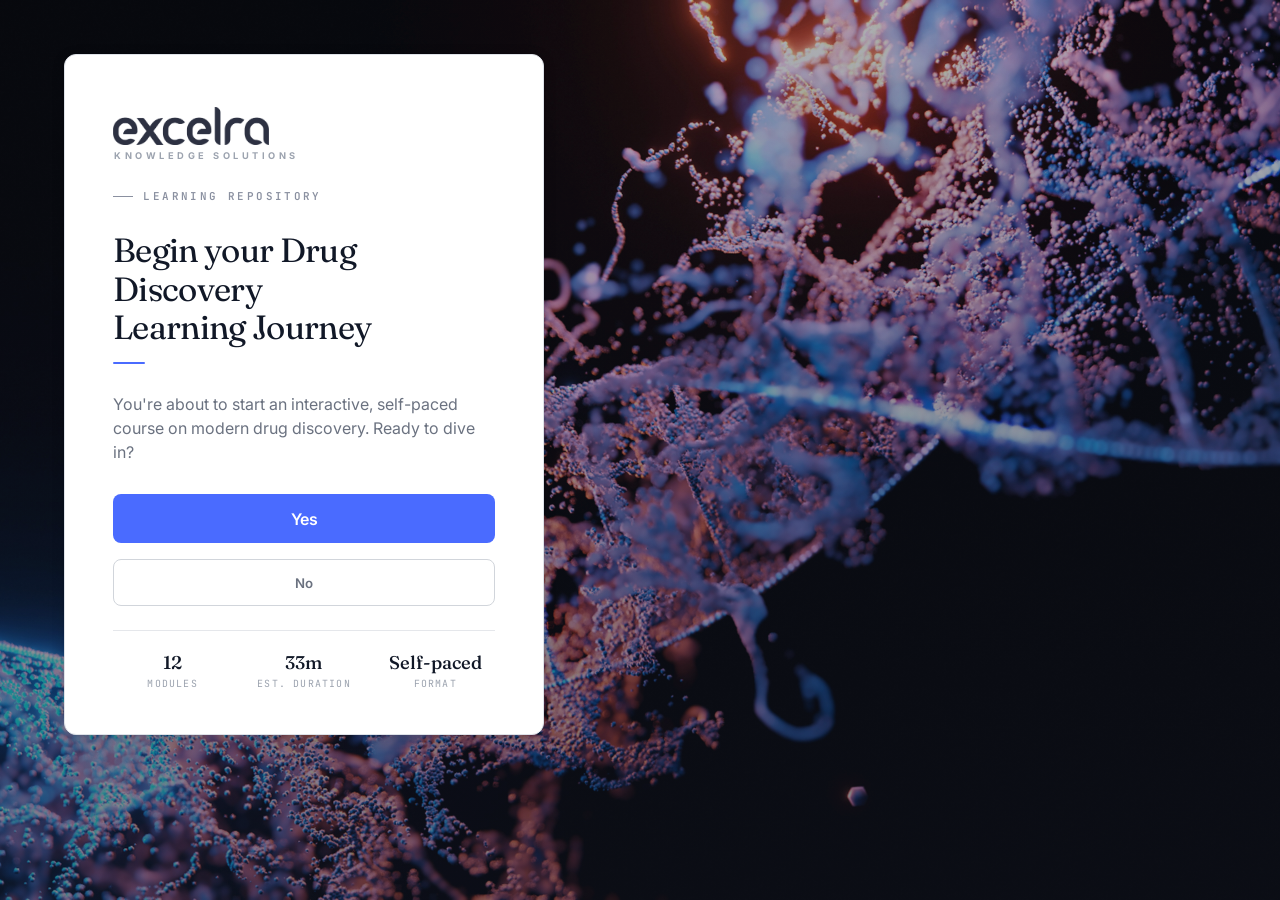
==== index.html @ 28671fc1 "Add files via upload" ====
<!DOCTYPE html>
<html lang="en">
<head>
    <meta charset="UTF-8">
    <meta name="viewport" content="width=device-width, initial-scale=1.0">
    <!-- Belt-and-suspenders alongside the Cache-Control headers in
         render.yaml: some intermediate caches/proxies pay attention to
         these, even though the real HTTP header is what regular browsers
         mainly respect. -->
    <meta http-equiv="Cache-Control" content="no-cache, no-store, must-revalidate">
    <meta http-equiv="Pragma" content="no-cache">
    <meta http-equiv="Expires" content="0">
    <title>Excelra Drug Discovery Interactive Course</title>
    <link rel="preconnect" href="https://fonts.googleapis.com">
    <link rel="preconnect" href="https://fonts.gstatic.com" crossorigin>
    <link rel="stylesheet" href="https://fonts.googleapis.com/css2?family=Fraunces:opsz,wght@9..144,300;9..144,400;9..144,500;9..144,600&family=Inter:wght@400;500;600;700;800&family=JetBrains+Mono:wght@400;500;600;700&display=swap">
    <script src="devtools-guard.js"></script>
    <!-- Same shared narration engine the modules use (voice-engine.js) —
         this is what guarantees the tutorial guide's voice and the
         in-module narrator's voice are the exact same locked-in choice,
         instead of two independently-coded pickers that could land on
         different voices (or a worse fallback) on the same machine. -->
    <script src="voice-engine.js"></script>
    <style>
        :root {
            --primary: #4a6bff;
            --secondary: #6a5acd;
            --accent: #ff6b6b;
            --dark: #1a1a2e;
            --light: #f8f9fa;
            --success: #28a745;
            --warning: #ffc107;
            --danger: #dc3545;
            --shadow: 0 4px 20px rgba(0, 0, 0, 0.1);
            --transition: all 0.3s ease;
            --player-bg: linear-gradient(160deg, #0d1117 0%, #161b22 100%);
            --player-bullet-pending: #8899aa;

            /* Editorial design tokens */
            --hairline: #e9ecf2;
            --hairline-strong: #d6dbe6;
            --ink: #16181d;
            --ink-muted: #8a90a0;
            --font-display: 'Fraunces', serif;
            --font-mono: 'JetBrains Mono', monospace;
            --ease-editorial: cubic-bezier(.22, 1, .36, 1);
        }

        .eyebrow {
            font-family: var(--font-mono);
            font-size: 0.7rem;
            text-transform: uppercase;
            letter-spacing: 0.2em;
            color: var(--ink-muted);
            display: inline-flex;
            align-items: center;
            gap: 0.6rem;
        }
        .eyebrow::before {
            content: '';
            width: 20px; height: 1px;
            background: var(--ink-muted);
        }

        /* themes removed */

        /* ── ANIMATED SVG AVATAR (used by the onboarding tutorial guide) ── */
        /* Eye blink */
        @keyframes eyeBlink {
            0%,90%,100% { transform: scaleY(1); }
            95%          { transform: scaleY(0.05); }
        }
        .eye-group { animation: eyeBlink 4s ease-in-out infinite; transform-origin: center; }
        .eye-group.right { animation-delay: 0.08s; }

        /* Head idle bob */
        @keyframes headBob { 0%,100%{transform:translateY(0);} 50%{transform:translateY(-2px);} }
        @keyframes headSpeak { 0%,100%{transform:translateY(0) rotate(-0.5deg);} 50%{transform:translateY(-3px) rotate(0.5deg);} }
        .avatar-head { animation: headBob 3s ease-in-out infinite; transform-origin: center bottom; }
        .avatar-head.speaking { animation: headSpeak 0.4s ease-in-out infinite; }

        /* Mouth open/close while speaking */
        @keyframes mouthOpen { 0%,100%{d:path("M 36 66 Q 50 70 64 66");} 50%{d:path("M 36 63 Q 50 73 64 63");} }
        .mouth-path.speaking { animation: mouthOpen 0.35s ease-in-out infinite; }

        /* Word Scramble tile hover lift */
        .ws-tile:hover { transform: translateY(-3px) scale(1.05); box-shadow: 0 6px 14px rgba(74,107,255,0.5) !important; }

        * {
            margin: 0;
            padding: 0;
            box-sizing: border-box;
            font-family: 'Inter', 'Segoe UI', Tahoma, Geneva, Verdana, sans-serif;
        }

        body {
            background: linear-gradient(135deg, #f5f7fa 0%, #e4e8f0 100%);
            min-height: 100vh;
            display: flex;
            flex-direction: column;
            overflow-x: hidden;
        }

        /* ========== PERMANENT MAIN-UI BACKGROUND / COURSE RELAXER ========== */
        .main-bgm {
            position: fixed; inset: 0;
            z-index: 0;
            background-image: url('Main UI BGM.jpg');
            background-size: cover;
            background-position: center;
            /* Off by default — at any visible opacity this image's bright
               starfield peeks through as stray white specks along the edges
               of whatever content sits above it (most noticeably beside the
               lesson video). Only Course Relaxer brings it to full opacity,
               where it's meant to be seen. */
            opacity: 0;
            transition: opacity 1s ease;
            pointer-events: none;
        }
        body.relaxer-active .main-bgm {
            opacity: 1;
        }

        .relaxer-btn {
            background: rgba(0,0,0,0.05);
            border: 1.5px solid rgba(0,0,0,0.15);
            color: #3a4150;
            border-radius: 6px;
            padding: 0.3rem 0.75rem 0.3rem 0.6rem;
            font-size: 0.72rem;
            font-weight: 600;
            cursor: pointer;
            letter-spacing: 0.3px;
            display: inline-flex; align-items: center; gap: 0.4rem;
            transition: all 0.2s;
            white-space: nowrap;
        }
        .relaxer-btn:hover { background: rgba(0,0,0,0.09); }
        .relaxer-btn.active {
            background: rgba(74,107,255,0.4);
            border-color: rgba(74,107,255,0.7);
        }

        /* Sidebar + main content pop out/in like iOS home-screen icons.
           Different transition-delays on the base rule vs. the
           .relaxer-active rule give the "reverse" staggered feel: whichever
           panel leaves first is the one that returns last. */
        .sidebar {
            transition: opacity 0.5s cubic-bezier(0.34,1.56,0.64,1) 0.16s,
                        transform 0.5s cubic-bezier(0.34,1.56,0.64,1) 0.16s;
            transform-origin: center top;
        }
        .main-content {
            transition: opacity 0.5s cubic-bezier(0.34,1.56,0.64,1) 0s,
                        transform 0.5s cubic-bezier(0.34,1.56,0.64,1) 0s,
                        margin-bottom 0.3s ease;
            transform-origin: center top;
        }
        .module-dashboard {
            transition: opacity 0.5s cubic-bezier(0.34,1.56,0.64,1) 0s,
                        transform 0.5s cubic-bezier(0.34,1.56,0.64,1) 0s;
            transform-origin: center top;
        }
        body.relaxer-active .sidebar {
            opacity: 0; transform: scale(0.5);
            pointer-events: none;
            transition-delay: 0s;
        }
        body.relaxer-active .main-content {
            opacity: 0; transform: scale(0.5);
            pointer-events: none;
            transition-delay: 0.14s;
        }
        body.relaxer-active .module-dashboard {
            opacity: 0; transform: scale(0.5);
            pointer-events: none;
            transition-delay: 0s;
        }

        .relaxer-overlay {
            position: fixed; inset: 0;
            z-index: 5;
            display: flex; align-items: center; justify-content: center;
            padding: 0 8vw;
            opacity: 0; pointer-events: none;
            transition: opacity 0.6s ease 0s;
        }
        body.relaxer-active .relaxer-overlay {
            opacity: 1; pointer-events: auto;
            transition-delay: 0.3s;
        }
        .relaxer-quote {
            font-family: 'Nunito', 'Varela Round', 'Century Gothic', 'Segoe UI', sans-serif;
            font-size: clamp(1.7rem, 3.6vw, 2.9rem);
            font-weight: 800;
            color: #ffffff;
            text-align: center;
            max-width: 900px;
            text-shadow: 0 4px 24px rgba(0,0,0,0.45), 0 1px 6px rgba(0,0,0,0.3);
        }
        .relaxer-quote span {
            display: inline-block;
            opacity: 0;
        }
        .relaxer-quote span.show {
            animation: relaxerQuoteFade 4.5s ease forwards;
        }
        @keyframes relaxerQuoteFade {
            0%   { opacity: 0; transform: translateY(14px) scale(0.97); }
            10%  { opacity: 1; transform: translateY(0) scale(1); }
            88%  { opacity: 1; transform: translateY(0) scale(1); }
            100% { opacity: 0; transform: translateY(-10px) scale(1.02); }
        }

        /* ========== LOGIN MODAL — PROFESSIONAL ========== */
        .login-modal {
            position: fixed; top: 0; left: 0;
            width: 100%; height: 100%;
            display: flex; justify-content: flex-start; align-items: flex-start;
            padding: 6vh 5vw;
            box-sizing: border-box;
            z-index: 10000; overflow: hidden;
            background-color: #1e2d4a;
        }
        .login-modal.hidden { display: none; }

        /* ── LOGIN – photo background ── */
        .login-bg {
            position: absolute; inset: 0;
            /* Solid fallback so the overlay is opaque instantly, even before
               Background.jpg finishes downloading — this is what was letting
               the main UI flash through for a split second on first load. */
            background-color: #1e2d4a;
            background-image: url('Background.jpg');
            background-size: cover;
            background-position: center;
        }
        .login-bg::before {
            content: '';
            position: absolute; inset: 0;
            background: linear-gradient(180deg, rgba(20,24,38,0.35), rgba(20,24,38,0.55));
        }
        .mol-node, .mol-bond, .dna-strand { display: none !important; }

        /* ── Post-login transition screen ── */
        .transition-screen {
            position: fixed; inset: 0;
            z-index: 10001;
            display: flex; align-items: center;
            background: #ffffff;
            opacity: 0; pointer-events: none;
            transition: opacity 0.6s ease;
            overflow: hidden;
        }
        .transition-screen.active {
            opacity: 1; pointer-events: auto;
        }

        /* Right-side image panel. */
        .transition-image-panel {
            position: absolute; top: 0; right: 0;
            width: 46%; height: 100%;
            display: flex; align-items: center; justify-content: center;
            background: #ffffff;
            padding: 3vw;
            box-sizing: border-box;
        }
        .transition-image-panel img {
            width: 100%; height: 100%;
            /* contain (not cover) so the full image always shows —
               nothing gets cropped off at the edges. */
            object-fit: contain; object-position: center;
            display: block;
            opacity: 0;
            filter: drop-shadow(0 8px 28px rgba(0,0,0,0.15));
        }
        .transition-screen.active .transition-image-panel img {
            animation: transitionImgFadeIn 1.2s ease forwards;
        }
        @keyframes transitionImgFadeIn {
            from { opacity: 0; }
            to   { opacity: 1; }
        }

        .transition-content {
            position: relative;
            z-index: 3;
            width: 54%;
            padding: 0 5vw;
            box-sizing: border-box;
        }
        .transition-text {
            font-family: 'Nunito', 'Varela Round', 'Century Gothic', 'Segoe UI', sans-serif;
            font-size: clamp(1.9rem, 3.4vw, 3rem);
            font-weight: 800;
            letter-spacing: 0.5px;
            color: #111827;
            opacity: 0;
            transform: translateY(16px);
        }
        .transition-screen.active .transition-text {
            animation: transitionTextIn 1.1s ease forwards;
        }
        @keyframes transitionTextIn {
            0%   { opacity: 0; transform: translateY(16px); }
            100% { opacity: 1; transform: translateY(0); }
        }
        .transition-status {
            margin-top: 1.4rem;
            min-height: 1.6em;
            font-size: clamp(1.15rem, 2vw, 1.5rem);
            font-weight: 600;
            letter-spacing: 0.3px;
            color: #374151;
        }
        .transition-status span {
            display: inline-block;
            opacity: 0;
        }
        .transition-status span.show {
            animation: transitionStatusFade 1.2s ease forwards;
        }
        @keyframes transitionStatusFade {
            0%   { opacity: 0; transform: translateY(8px); }
            18%  { opacity: 1; transform: translateY(0); }
            82%  { opacity: 1; transform: translateY(0); }
            100% { opacity: 0; transform: translateY(-6px); }
        }
        @media (max-width: 760px) {
            .transition-image-panel { display: none; }
            .transition-content { width: 100%; text-align: center; }
        }

        .login-container {
            position: relative; z-index: 2;
            background: #ffffff;
            border: 1px solid #dee2e8;
            border-radius: 12px;
            padding: 3.25rem 3rem 2.75rem;
            max-width: 480px; width: 92%;
            box-shadow: 0 2px 16px rgba(0,0,0,0.07), 0 1px 3px rgba(0,0,0,0.04);
            animation: loginAppear 0.35s ease both;
        }
        @keyframes loginAppear {
            from { opacity: 0; transform: translateY(14px); }
            to   { opacity: 1; transform: translateY(0); }
        }
        .login-wordmark {
            font-family: var(--font-mono);
            font-size: 0.68rem;
            font-weight: 600;
            letter-spacing: 0.22em;
            text-transform: uppercase;
            color: var(--ink-muted);
            margin-bottom: 1.75rem;
            display: flex; align-items: center; gap: 0.65rem;
        }
        .login-wordmark::before {
            content: '';
            width: 20px; height: 1px;
            background: var(--ink-muted);
        }
        .login-title {
            font-family: var(--font-display);
            font-weight: 400;
            font-size: 2.1rem;
            color: #111827;
            line-height: 1.15;
            letter-spacing: -0.02em;
            margin-bottom: 0.5rem;
        }
        .login-subtitle {
            color: #6b7280;
            font-size: 1rem;
            margin-bottom: 1.9rem;
            line-height: 1.5;
        }
        .login-divider {
            width: 32px; height: 2px;
            background: #4a6bff;
            border-radius: 2px;
            margin: 0.95rem 0 1.75rem;
        }
        .login-form { display: flex; flex-direction: column; gap: 1rem; }
        .form-group { text-align: left; }
        .form-label {
            display: block; margin-bottom: 0.5rem;
            color: var(--ink-muted); font-weight: 600; font-size: 0.7rem;
            font-family: var(--font-mono); text-transform: uppercase; letter-spacing: 0.15em;
        }
        .form-input {
            width: 100%; padding: 0.9rem 1.05rem;
            background: #f9fafb;
            border: 1.5px solid #d1d5db;
            border-radius: 8px; font-size: 1.02rem; color: #111827;
            transition: all 0.18s ease;
            box-sizing: border-box;
        }
        .form-input::placeholder { color: #9ca3af; }
        .form-input:focus {
            outline: none; border-color: #4a6bff;
            background: #fff;
            box-shadow: 0 0 0 3px rgba(74,107,255,0.1);
        }
        .login-btn {
            padding: 0.9rem 1.1rem; border: none; border-radius: 8px;
            font-size: 1rem; font-weight: 600; cursor: pointer;
            transition: all 0.18s ease;
        }
        .login-btn-primary {
            background: #4a6bff; color: white;
        }
        .login-btn-primary:hover { background: #3a5bef; }
        .login-btn-guest {
            background: transparent; color: #6b7280;
            border: 1.5px solid #d1d5db; font-size: 0.83rem;
        }
        .login-btn-guest:hover { color: #374151; border-color: #9ca3af; background: #f9fafb; }
        .login-meta {
            display: flex; justify-content: space-between; flex-wrap: wrap; gap: 0.75rem;
            margin-top: 1.5rem; padding-top: 1.25rem;
            border-top: 1px solid #e5e7eb;
        }
        .login-meta-item { text-align: center; flex: 1; min-width: 70px; }
        .login-meta-val { font-family: var(--font-display); font-size: 1.15rem; font-weight: 500; color: #111827; }
        .login-meta-lbl { font-size: 0.62rem; color: #9ca3af; margin-top: 3px;
            font-family: var(--font-mono); text-transform: uppercase; letter-spacing: 0.12em; }

        /* Header */
        header {
            background: #ffffff;
            color: #16181d;
            padding: 1rem 2rem;
            display: flex;
            justify-content: space-between;
            align-items: center;
            box-shadow: var(--shadow);
            border-bottom: 1px solid #e5e7eb;
            position: sticky;
            top: 0;
            z-index: 1000;
        }

        .header-left {
            display: flex;
            align-items: center;
            gap: 1rem;
        }

        .logo {
            display: flex;
            align-items: center;
            gap: 1rem;
        }

        .logo-text {
            font-size: 1.5rem;
            font-weight: 700;
        }

        .logo-text span {
            color: var(--accent);
        }

        /* ========== VOICE CONTROL ========== */
        .voice-btn {
            width: 38px; height: 38px;
            border-radius: 50%;
            background: rgba(0,0,0,0.05);
            border: 1.5px solid rgba(0,0,0,0.15);
            color: #3a4150;
            cursor: pointer;
            display: flex; align-items: center; justify-content: center;
            font-size: 1rem;
            transition: all 0.2s;
            position: relative;
        }
        .voice-btn:hover { background: rgba(0,0,0,0.09); }
        .voice-btn.listening {
            background: #dc2626;
            border-color: #f87171;
            color: #ffffff;
            animation: voicePulse 1s ease-in-out infinite;
        }
        @keyframes voicePulse {
            0%,100% { box-shadow: 0 0 0 0 rgba(220,38,38,0.6); }
            50%      { box-shadow: 0 0 0 8px rgba(220,38,38,0); }
        }
        .voice-unsupported { opacity: 0.35; cursor: not-allowed; }
        .voice-toast {
            position: fixed;
            top: 78px; right: 24px;
            background: #1e2d4a;
            color: white;
            padding: 0.75rem 1.1rem;
            border-radius: 8px;
            font-size: 0.8rem;
            font-weight: 500;
            line-height: 1.5;
            box-shadow: 0 6px 20px rgba(0,0,0,0.25);
            z-index: 99999;
            display: flex;
            align-items: flex-start;
            gap: 0.5rem;
            max-width: 380px;
            animation: voiceToastIn 0.25s ease both;
        }
        @keyframes voiceToastIn {
            from { opacity: 0; transform: translateX(20px); }
            to   { opacity: 1; transform: translateX(0); }
        }
        .voice-toast .vt-dot {
            width: 7px; height: 7px; border-radius: 50%;
            background: #4ade80; flex-shrink: 0;
        }

        /* ========== ONBOARDING TUTORIAL ========== */
        .tutorial-overlay {
            position: fixed; inset: 0;
            background: rgba(13,17,23,0.72);
            backdrop-filter: blur(3px);
            z-index: 999990;
            display: none;
            align-items: center;
            justify-content: center;
            padding: 1.5rem;
        }
        .tutorial-overlay.active { display: flex; }

        .tutorial-card {
            background: #ffffff;
            border-radius: 16px;
            max-width: 420px;
            width: 100%;
            box-shadow: 0 24px 70px rgba(0,0,0,0.4);
            overflow: hidden;
            animation: tutorialCardIn 0.35s cubic-bezier(0.34,1.56,0.64,1) both;
        }
        @keyframes tutorialCardIn {
            from { opacity: 0; transform: translateY(24px) scale(0.96); }
            to   { opacity: 1; transform: translateY(0) scale(1); }
        }

        /* Persistent avatar companion — stays visible throughout the whole tour */
        .tutorial-avatar-bubble {
            position: fixed;
            left: 24px; bottom: 24px;
            width: 76px; height: 76px;
            z-index: 999997;
            display: none;
            filter: drop-shadow(0 8px 20px rgba(0,0,0,0.35));
            animation: tutorialBubbleIn 0.3s ease both;
        }
        .tutorial-avatar-bubble.active { display: block; }
        @keyframes tutorialBubbleIn { from { opacity:0; transform: scale(0.7); } to { opacity:1; transform: scale(1); } }
        .tutorial-avatar-bubble-bg {
            width: 100%; height: 100%; border-radius: 50%;
            background: linear-gradient(160deg, #0d1117 0%, #161b22 100%);
            border: 3px solid #4a6bff;
            display: flex; align-items: center; justify-content: center;
            overflow: hidden;
        }
        .tutorial-avatar-svg { width: 88%; height: 88%; }

        .tutorial-body {
            padding: 1.5rem 1.75rem 1.75rem;
            text-align: center;
        }
        .tutorial-step-label {
            font-size: 0.68rem; font-weight: 800; letter-spacing: 2px;
            text-transform: uppercase; color: #4a6bff; margin-bottom: 0.6rem;
        }
        .tutorial-text {
            font-size: 0.98rem; color: #1f2937; line-height: 1.6; font-weight: 500;
            margin-bottom: 1.5rem; min-height: 48px;
        }
        .tutorial-btn-row {
            display: flex; gap: 0.75rem; justify-content: center; flex-wrap: wrap;
        }
        .tutorial-btn {
            padding: 0.7rem 1.6rem; border-radius: 9px; border: none;
            font-weight: 700; font-size: 0.88rem; cursor: pointer;
            transition: all 0.2s;
        }
        .tutorial-btn-yes {
            background: linear-gradient(135deg,#4a6bff,#6a5acd); color: white;
        }
        .tutorial-btn-yes:hover { transform: translateY(-2px); box-shadow: 0 8px 20px rgba(74,107,255,0.4); }
        .tutorial-btn-no {
            background: #f3f4f6; color: #4b5563;
        }
        .tutorial-btn-no:hover { background: #e5e7eb; }
        .tutorial-btn-skip {
            background: transparent; color: #9ca3af; font-weight: 600; font-size: 0.8rem;
        }
        .tutorial-btn-skip:hover { color: #4b5563; }

        .tutorial-progress-dots {
            display: flex; gap: 5px; justify-content: center; margin-bottom: 1.1rem;
        }
        .tutorial-dot {
            width: 6px; height: 6px; border-radius: 50%; background: #e5e7eb;
            transition: all 0.25s;
        }
        .tutorial-dot.active { background: #4a6bff; width: 18px; border-radius: 3px; }
        .tutorial-dot.done { background: #a5b4fc; }

        /* Spotlight highlight applied to real UI elements during the tour */
        .tutorial-highlight {
            position: relative;
            z-index: 999995 !important;
            box-shadow: 0 0 0 4px rgba(74,107,255,0.35), 0 0 0 9999px rgba(13,17,23,0.55) !important;
            border-radius: 10px;
            animation: tutorialHighlightPulse 1.4s ease-in-out infinite;
        }
        @keyframes tutorialHighlightPulse {
            0%,100% { box-shadow: 0 0 0 4px rgba(74,107,255,0.35), 0 0 0 9999px rgba(13,17,23,0.55); }
            50%      { box-shadow: 0 0 0 8px rgba(74,107,255,0.55), 0 0 0 9999px rgba(13,17,23,0.55); }
        }

        .tutorial-caption-box {
            position: fixed;
            z-index: 999996;
            background: #1e2d4a;
            color: white;
            padding: 0.9rem 1.15rem;
            border-radius: 11px;
            max-width: 290px;
            font-size: 0.86rem;
            line-height: 1.5;
            box-shadow: 0 12px 32px rgba(0,0,0,0.35);
            display: none;
        }
        .tutorial-caption-box.active { display: block; animation: tutorialCardIn 0.25s ease both; }
        .tutorial-caption-box .tc-arrow {
            position: absolute;
            width: 12px; height: 12px;
            background: #1e2d4a;
            transform: rotate(45deg);
        }
        .tutorial-caption-buttons {
            display: flex; gap: 0.5rem; margin-top: 0.75rem; justify-content: flex-end;
        }
        .tutorial-caption-buttons button {
            padding: 0.4rem 0.9rem; border: none; border-radius: 6px;
            font-size: 0.78rem; font-weight: 700; cursor: pointer;
        }
        .tc-btn-next { background: #4a6bff; color: white; }
        .tc-btn-next:hover { background: #3a5bef; }
        .tc-btn-skip { background: rgba(255,255,255,0.12); color: rgba(255,255,255,0.75); }
        .tc-btn-skip:hover { background: rgba(255,255,255,0.22); }

        .user-info {
            display: flex;
            align-items: center;
            gap: 1rem;
            position: relative;
        }

        .user-avatar {
            width: 40px;
            height: 40px;
            border-radius: 50%;
            background: var(--primary);
            display: flex;
            align-items: center;
            justify-content: center;
            color: white;
            font-weight: bold;
            cursor: pointer;
            overflow: hidden;
        }

        .user-avatar img {
            width: 100%;
            height: 100%;
            object-fit: cover;
            border-radius: 50%;
            display: block;
        }

        .user-menu {
            position: absolute;
            top: 60px;
            right: 0;
            background: white;
            border-radius: 8px;
            box-shadow: var(--shadow);
            padding: 0.5rem;
            min-width: 220px;
            z-index: 1000;
            display: none;
        }

        .user-menu-header {
            display: flex;
            align-items: center;
            gap: 0.65rem;
            padding: 0.6rem 0.7rem 0.75rem;
            border-bottom: 1px solid #eef0f3;
            margin-bottom: 0.4rem;
        }

        .user-menu-header img {
            width: 34px;
            height: 34px;
            border-radius: 50%;
            object-fit: cover;
            flex-shrink: 0;
        }

        .user-menu-header-name {
            font-size: 0.82rem;
            font-weight: 700;
            color: var(--dark);
            line-height: 1.2;
            overflow: hidden;
            text-overflow: ellipsis;
            white-space: nowrap;
        }

        .user-menu-header-email {
            font-size: 0.7rem;
            color: #9ca3af;
            line-height: 1.2;
            overflow: hidden;
            text-overflow: ellipsis;
            white-space: nowrap;
        }

        .user-menu.active {
            display: block;
        }

        .user-menu-item {
            padding: 0.75rem 1rem;
            color: var(--dark);
            cursor: pointer;
            border-radius: 4px;
            transition: var(--transition);
        }

        .user-menu-item:hover {
            background: #f7fafc;
        }

        /* ========== MODULE DASHBOARD ========== */
        .module-dashboard {
            display: none;
            position: relative;
            z-index: 1;
            background: var(--bg-subtle, #fafafa);
        }
        .module-dashboard.active { display: block; }

        .container.hidden { display: none; }

        .dashboard-header {
            padding: 3rem 2.75rem 1.75rem;
            border-bottom: 1px solid var(--hairline);
            background: #fff;
        }
        .dashboard-header-left { max-width: 720px; }

        .dashboard-title {
            font-family: var(--font-display);
            font-weight: 300;
            font-size: clamp(2rem, 4vw, 3rem);
            line-height: 1.08;
            letter-spacing: -0.02em;
            color: var(--ink);
            margin: 1.25rem 0 1.25rem;
        }
        .dashboard-title em { font-style: italic; font-weight: 400; color: var(--primary); }

        .dashboard-subtitle {
            color: #5a6070;
            font-size: 1rem;
            line-height: 1.6;
            max-width: 540px;
        }

        .dashboard-cert-row {
            padding: 1.25rem 2.75rem;
            border-bottom: 1px solid var(--hairline);
            background: #fff;
            display: flex;
            justify-content: flex-end;
        }
        .dashboard-cert-btn {
            padding: 0.65rem 1.3rem;
        }

        .dashboard-section {
            padding: 2.5rem 2.75rem 5rem;
        }
        .dashboard-section-header {
            display: flex;
            align-items: baseline;
            justify-content: space-between;
            margin-bottom: 2.5rem;
            padding-bottom: 1.25rem;
            border-bottom: 1px solid var(--hairline);
        }
        .dashboard-section-title {
            font-family: var(--font-display);
            font-weight: 500;
            font-size: 1.45rem;
            letter-spacing: -0.01em;
            color: var(--ink);
        }
        .dashboard-section-meta {
            font-family: var(--font-mono);
            font-size: 0.7rem;
            color: var(--ink-muted);
            text-transform: uppercase;
            letter-spacing: 0.14em;
        }

        .dashboard-grid {
            display: grid;
            grid-template-columns: repeat(3, 1fr);
            gap: 0;
            border-top: 1px solid var(--hairline);
            border-left: 1px solid var(--hairline);
        }

        .module-card {
            border-right: 1px solid var(--hairline);
            border-bottom: 1px solid var(--hairline);
            padding: 2rem 1.75rem 1.75rem;
            cursor: pointer;
            position: relative;
            background: #fff;
            transition: background 0.4s var(--ease-editorial);
            min-height: 250px;
            display: flex;
            flex-direction: column;
            overflow: hidden;
        }
        .module-card::before {
            content: '';
            position: absolute;
            bottom: 0; left: 0;
            height: 2px; width: 0;
            background: var(--primary);
            transition: width 0.6s var(--ease-editorial);
        }
        .module-card:hover::before { width: 100%; }
        .module-card:hover { background: var(--bg-subtle, #fafafa); }

        .module-card-number {
            font-family: var(--font-mono);
            font-size: 0.7rem;
            color: var(--ink-muted);
            letter-spacing: 0.14em;
            margin-bottom: 2rem;
            display: flex;
            align-items: center;
            justify-content: space-between;
            transition: color 0.3s var(--ease-editorial);
        }
        .module-card:hover .module-card-number { color: var(--ink); }

        .module-card-status {
            font-size: 0.6rem;
            padding: 0.22rem 0.55rem;
            border: 1px solid var(--hairline-strong);
            text-transform: uppercase;
            letter-spacing: 0.1em;
            color: #5a6070;
            white-space: nowrap;
        }
        .module-card-status.done {
            background: #16a34a; border-color: #16a34a; color: #fff; font-weight: 700;
        }
        .module-card-status.progress {
            background: rgba(74,107,255,0.1); border-color: rgba(74,107,255,0.3); color: var(--primary); font-weight: 700;
        }

        .module-card-title {
            font-family: var(--font-display);
            font-weight: 400;
            font-size: 1.32rem;
            line-height: 1.18;
            letter-spacing: -0.015em;
            color: var(--ink);
            margin-bottom: 0.85rem;
        }

        .module-card-desc {
            color: #6b7280;
            font-size: 0.85rem;
            line-height: 1.55;
            margin-bottom: auto;
        }

        .module-card-footer {
            display: flex;
            align-items: center;
            justify-content: space-between;
            margin-top: 1.5rem;
            padding-top: 1.1rem;
            border-top: 1px solid var(--hairline);
            font-family: var(--font-mono);
            font-size: 0.68rem;
            color: var(--ink-muted);
            text-transform: uppercase;
            letter-spacing: 0.1em;
        }
        .module-card-footer-meta { display: flex; gap: 1rem; }
        .module-card-footer-meta span { display: flex; align-items: center; gap: 0.35rem; }
        .module-card-footer-meta span::before {
            content: ''; width: 4px; height: 4px; background: var(--fg-faint, #c8c8c8); border-radius: 50%;
        }

        .module-card-arrow {
            width: 30px; height: 30px;
            border: 1px solid var(--hairline-strong);
            display: flex; align-items: center; justify-content: center;
            transition: all 0.4s var(--ease-editorial);
            font-size: 0.9rem;
            flex-shrink: 0;
        }
        .module-card:hover .module-card-arrow {
            background: var(--ink); color: #fff; border-color: var(--ink);
            transform: rotate(-45deg);
        }

        @media (max-width: 1024px) {
            .dashboard-grid { grid-template-columns: repeat(2, 1fr); }
        }
        @media (max-width: 700px) {
            .dashboard-header { padding: 2.5rem 1.5rem 2rem; }
            .dashboard-section { padding: 2rem 1.5rem 3rem; }
            .dashboard-grid { grid-template-columns: 1fr; }
        }

        /* Main Layout */
        .container {
            display: flex;
            flex-direction: column;
            flex: 1;
            width: 100%;
            margin: 0;
            padding: 0.75rem 2rem 2rem;
            gap: 1.5rem;
            min-width: 0;
            overflow-x: hidden;
            box-sizing: border-box;
        }

        /* Module navigation bar — horizontal, focused on the open module */
        .sidebar {
            width: 100%;
            background: white;
            border-radius: 16px;
            box-shadow: 0 2px 8px rgba(16,24,40,0.06);
            padding: 1.5rem 1.75rem;
        }

        .sidebar-header {
            display: flex;
            align-items: center;
            gap: 1.5rem;
            flex-wrap: wrap;
            margin-bottom: 1.25rem;
            padding-bottom: 1.1rem;
            border-bottom: 1px solid var(--hairline);
        }

        .module-nav-back {
            font-family: var(--font-mono);
            font-size: 0.7rem;
            text-transform: uppercase;
            letter-spacing: 0.12em;
            font-weight: 700;
            color: var(--ink-muted);
            background: none;
            border: 1px solid var(--hairline-strong);
            border-radius: 20px;
            padding: 0.5rem 1rem;
            cursor: pointer;
            white-space: nowrap;
            transition: all 0.2s ease;
            flex-shrink: 0;
        }
        .module-nav-back:hover { color: var(--ink); border-color: var(--ink); background: #f8fafc; }

        .module-nav-heading { min-width: 0; }

        .module-nav-eyebrow {
            font-family: var(--font-mono);
            font-size: 0.68rem;
            text-transform: uppercase;
            letter-spacing: 0.16em;
            color: var(--primary);
            margin-bottom: 0.3rem;
        }

        .module-nav-heading h2 {
            font-family: var(--font-display);
            font-weight: 500;
            font-size: 1.3rem;
            color: var(--ink);
            letter-spacing: -0.01em;
        }

        /* Module List — steps for the currently open module only */
        .module-list {
            list-style: none;
            display: flex;
            flex-wrap: wrap;
            gap: 0.6rem;
        }

        .lesson-item {
            padding: 0.5rem 1rem 0.5rem 0.5rem;
            border-radius: 24px;
            cursor: pointer;
            transition: all 0.2s cubic-bezier(0.4,0,0.2,1);
            display: flex;
            align-items: center;
            gap: 0.6rem;
            background: #f8fafc;
            border: 1px solid #eef1f7;
        }

        .lesson-item:hover {
            background: #f0f3fa;
            transform: translateY(-1px);
        }

        .lesson-item.active {
            background: linear-gradient(120deg, var(--primary) 0%, var(--secondary) 100%);
            color: white;
            border-color: transparent;
            font-weight: 600;
            box-shadow: 0 4px 14px rgba(74,107,255,0.3);
        }

        .lesson-item.completed {
            background: #eafaf0;
            border-color: #cdeedb;
            color: #15803d;
        }

        /* Completed stays fully bright even when also .active */
        .lesson-item.completed.active,
        .lesson-item.completed:hover {
            background: #dff5e7 !important;
            color: #14532d !important;
            border-color: #b6e8c8 !important;
            opacity: 1 !important;
        }

        .lesson-icon {
            width: 24px;
            height: 24px;
            border-radius: 50%;
            background: #eef1f7;
            display: flex;
            align-items: center;
            justify-content: center;
            color: #7b8496;
            font-size: 0.7rem;
            font-weight: 700;
            flex-shrink: 0;
            transition: all 0.25s ease;
        }

        .lesson-item.active .lesson-icon,
        .lesson-item.completed .lesson-icon {
            background: rgba(255,255,255,0.28);
            color: white;
        }

        .lesson-item.completed .lesson-icon {
            background: var(--success);
        }

        .lesson-title {
            font-size: 0.85rem;
            font-weight: 600;
            white-space: nowrap;
        }

        .lesson-duration {
            font-size: 0.7rem;
            opacity: 0.65;
            white-space: nowrap;
        }

        /* integrated drug discovery data platforms Highlight */
        .gostar-highlight {
            background: linear-gradient(135deg, #667eea 0%, #764ba2 100%);
            color: white;
            padding: 1rem;
            border-radius: 8px;
            margin: 1rem 0;
            border-left: 5px solid var(--accent);
        }

        .gostar-highlight h3 {
            margin-bottom: 0.5rem;
            font-size: 1rem;
        }

        .gostar-highlight p {
            opacity: 0.9;
            line-height: 1.6;
            font-size: 0.85rem;
        }

        .progress-bar-container {
            height: 8px;
            background: #e2e8f0;
            border-radius: 4px;
            overflow: hidden;
            margin-bottom: 1.1rem;
        }

        .progress-bar {
            height: 100%;
            background: linear-gradient(90deg, var(--primary), var(--accent));
            border-radius: 4px;
            transition: width 0.5s ease;
            width: 0%;
        }

        /* Main Content */
        .main-content {
            flex: 1;
            min-width: 0;
            background: white;
            border-radius: 12px;
            box-shadow: var(--shadow);
            overflow: visible;
            display: flex;
            flex-direction: column;
            margin-bottom: 2.75rem;
        }

        .content-header {
            background: linear-gradient(135deg, var(--primary) 0%, var(--secondary) 100%);
            color: white;
            padding: 1.5rem 2rem;
            display: flex;
            justify-content: space-between;
            align-items: center;
            flex-wrap: wrap;
            gap: 1rem;
            border-radius: 12px 12px 0 0;
        }

        .content-title {
            font-size: 1.5rem;
            font-weight: 700;
            flex: 1;
            min-width: 180px;
        }

        .content-nav {
            display: flex;
            gap: 1rem;
        }

        .nav-btn {
            background: rgba(255, 255, 255, 0.2);
            border: none;
            color: white;
            padding: 0.5rem 1rem;
            border-radius: 6px;
            cursor: pointer;
            transition: var(--transition);
            display: inline-flex;
            align-items: center;
            gap: 0.5rem;
        }

        .nav-btn:hover {
            background: rgba(255, 255, 255, 0.3);
        }

        .nav-btn:disabled {
            opacity: 0.5;
            cursor: not-allowed;
        }

        .content-body {
            flex: 1;
            padding: 2rem;
            overflow-x: hidden;
            min-width: 0;
            position: relative;
        }

        @keyframes contentFadeIn {
            from { opacity: 0; transform: translateY(8px); }
            to   { opacity: 1; transform: translateY(0); }
        }
        .content-body.fading-in { animation: contentFadeIn 0.32s ease both; }

        /* ========== "WHY THIS ACTIVITY" COLLAPSIBLE PANEL ========== */
        .module-purpose {
            background: #eef1ff;
            border: 1px solid #dbe3fb;
            border-radius: 12px;
            margin: 0 0 1.25rem 0;
            overflow: hidden;
        }
        .module-purpose-toggle {
            width: 100%;
            display: flex;
            align-items: center;
            gap: 0.6rem;
            background: none;
            border: none;
            cursor: pointer;
            padding: 0.9rem 1.15rem;
            font-family: inherit;
            font-size: 0.85rem;
            font-weight: 700;
            color: #3346c9;
            text-align: left;
        }
        .module-purpose-toggle-icon {
            display: inline-block;
            font-size: 0.65rem;
            transition: transform 0.2s ease;
        }
        .module-purpose.collapsed .module-purpose-toggle-icon { transform: rotate(-90deg); }
        .module-purpose-body-wrap {
            overflow: hidden;
            max-height: 220px;
            transition: max-height 0.25s ease;
        }
        .module-purpose.collapsed .module-purpose-body-wrap { max-height: 0; }
        .module-purpose-body {
            padding: 0 1.15rem 1.1rem;
            font-size: 0.85rem;
            line-height: 1.65;
            color: #434d68;
        }

        /* ========== LESSON VIDEO PLACEHOLDER ========== */
        .video-placeholder-frame {
            background: #0d1117;
            border-radius: 16px;
            margin: 0 0 1.5rem 0;
            overflow: hidden;
            box-shadow: 0 10px 36px rgba(13,17,23,0.35), 0 1px 0 rgba(255,255,255,0.03) inset;
            border: 1px solid rgba(255,255,255,0.07);
            width: 100%;
            min-width: 0;
            max-width: 100%;
        }

        .video-placeholder-body {
            width: 100%;
            min-width: 0;
            height: clamp(320px, 46vh, 480px);
            background: linear-gradient(160deg, #0d1117 0%, #161b22 100%);
            display: flex;
            flex-direction: column;
            align-items: center;
            justify-content: center;
            text-align: center;
            position: relative;
            overflow: hidden;
            padding: 2.5rem 1.5rem;
            box-sizing: border-box;
        }
        .video-placeholder-body::before {
            content: '';
            position: absolute; inset: 0;
            background-image: radial-gradient(rgba(74,107,255,0.07) 1px, transparent 1px);
            background-size: 28px 28px;
            pointer-events: none;
        }
        .video-placeholder-eyebrow {
            font-family: var(--font-mono);
            font-size: 0.68rem;
            text-transform: uppercase;
            letter-spacing: 0.2em;
            color: rgba(74,107,255,0.65);
            margin-bottom: 1.1rem;
            position: relative; z-index: 1;
        }
        .video-placeholder-icon {
            width: 56px; height: 56px;
            border-radius: 50%;
            border: 1.5px solid rgba(255,255,255,0.14);
            display: flex; align-items: center; justify-content: center;
            color: rgba(255,255,255,0.35);
            font-size: 1.2rem;
            margin-bottom: 1.25rem;
            position: relative; z-index: 1;
        }
        .video-placeholder-title {
            font-family: var(--font-display);
            font-weight: 400;
            font-size: 1.3rem;
            color: #dde3ec;
            margin-bottom: 0.6rem;
            position: relative; z-index: 1;
        }
        .video-placeholder-sub {
            font-size: 0.88rem;
            line-height: 1.6;
            color: rgba(255,255,255,0.4);
            max-width: 420px;
            position: relative; z-index: 1;
        }

        /* Controls (kept visually in place for when video is wired up) */
        .video-controls {
            background: rgba(13,17,23,0.75);
            backdrop-filter: blur(10px);
            -webkit-backdrop-filter: blur(10px);
            padding: 0.6rem 0.85rem;
            display: flex;
            align-items: center;
            gap: 0.5rem;
            border-top: 1px solid rgba(255,255,255,0.06);
            min-width: 0;
            flex-wrap: nowrap;
        }

        .progress-container {
            flex: 1 1 40px;
            min-width: 0;
            height: 18px;
            display: flex;
            align-items: center;
            position: relative;
            padding: 0;
            background: transparent;
            cursor: not-allowed;
        }

        .progress-track {
            position: absolute;
            left: 0; right: 0;
            height: 5px;
            background: rgba(255,255,255,0.14);
            border-radius: 3px;
            overflow: hidden;
            pointer-events: none;
        }

        .progress-filled {
            height: 100%;
            background: rgba(255,255,255,0.2);
            border-radius: 3px;
            width: 0%;
            pointer-events: none;
        }

        .video-time {
            color: rgba(255,255,255,0.4);
            font-size: 0.76rem;
            min-width: 100px; text-align: center;
            font-variant-numeric: tabular-nums;
            font-weight: 600;
            letter-spacing: 0.3px;
            flex-shrink: 1;
            white-space: nowrap;
        }

        .video-btn {
            background: rgba(255,255,255,0.06);
            border: 1px solid rgba(255,255,255,0.1);
            color: rgba(226,232,240,0.4);
            width: 32px; height: 32px;
            border-radius: 50%; cursor: not-allowed;
            display: flex; align-items: center; justify-content: center;
            font-size: 0.85rem; flex-shrink: 0;
            font-weight: 600;
        }

        #playPauseBtn {
            width: 38px; height: 38px;
            background: rgba(255,255,255,0.08);
            border-color: rgba(255,255,255,0.12);
            font-size: 0.9rem;
        }

        /* Mark-complete bar underneath the placeholder */
        .lesson-complete-bar {
            display: flex;
            align-items: center;
            justify-content: space-between;
            gap: 1rem;
            flex-wrap: wrap;
            margin: -0.75rem 0 1.5rem;
            padding: 0.9rem 1.1rem;
            border: 1px solid var(--hairline);
            border-radius: 10px;
            background: #fff;
        }
        .lesson-complete-note {
            font-size: 0.85rem;
            color: #6b7280;
        }
        .mark-complete-btn {
            font-family: var(--font-mono);
            font-size: 0.72rem;
            text-transform: uppercase;
            letter-spacing: 0.1em;
            font-weight: 700;
            color: white;
            background: var(--primary);
            border: none;
            border-radius: 6px;
            padding: 0.6rem 1.1rem;
            cursor: pointer;
            transition: background 0.2s ease;
            white-space: nowrap;
        }
        .mark-complete-btn:hover { background: #3a5bef; }
        .mark-complete-btn:disabled { background: #d1d5db; color: #6b7280; cursor: not-allowed; }
        .mark-complete-btn:disabled:hover { background: #d1d5db; }
        .mark-complete-btn.is-done {
            background: #ecfdf3;
            color: #16803d;
            cursor: default;
        }
        .mark-complete-btn.is-done:hover { background: #ecfdf3; }

        /* Quiz Styles */
        .quiz-container {
            background: #fff;
            border: 1px solid var(--hairline);
            border-radius: 12px;
            padding: 1.75rem 1.5rem;
            margin: 1.5rem 0;
        }

        .quiz-header {
            text-align: center;
            margin-bottom: 1.5rem;
        }


        .quiz-title {
            font-family: var(--font-display);
            font-weight: 500;
            font-size: 1.4rem;
            color: var(--ink);
            margin-bottom: 0.5rem;
        }

        /* ── Enhanced Quiz styles ── */
        .quiz-question {
            margin-bottom: 1.25rem;
            padding: 1.25rem;
            background: white;
            border-radius: 10px;
            box-shadow: 0 2px 12px rgba(0,0,0,0.06);
            border: 1px solid #e5e7eb;
            transition: box-shadow 0.2s;
        }
        .quiz-question:hover { box-shadow: 0 4px 18px rgba(74,107,255,0.1); }

        .question-text {
            font-size: 1rem;
            font-weight: 700;
            margin-bottom: 1rem;
            color: #1a1a2e;
            line-height: 1.5;
        }

        /* Q-number badge */
        .q-badge {
            display: inline-flex; align-items: center; justify-content: center;
            width: 26px; height: 26px; border-radius: 50%;
            background: #4a6bff; color: white;
            font-size: 0.75rem; font-weight: 800;
            margin-right: 0.6rem; flex-shrink: 0; vertical-align: middle;
        }

        .options { display: flex; flex-direction: column; gap: 0.55rem; }

        @keyframes optionIn {
            from { opacity: 0; transform: translateX(-8px); }
            to   { opacity: 1; transform: translateX(0); }
        }

        .option {
            padding: 0.8rem 1rem;
            border: 2px solid #e5e7eb;
            border-radius: 8px;
            cursor: pointer;
            transition: all 0.2s cubic-bezier(0.34,1.56,0.64,1);
            display: flex; align-items: center; gap: 0.85rem;
            animation: optionIn 0.25s ease both;
        }
        .option:nth-child(1) { animation-delay: 0.04s; }
        .option:nth-child(2) { animation-delay: 0.08s; }
        .option:nth-child(3) { animation-delay: 0.12s; }
        .option:nth-child(4) { animation-delay: 0.16s; }

        .option:hover:not(.disabled) {
            border-color: #4a6bff;
            background: #f0f4ff;
            transform: translateX(4px);
        }
        .option.selected { border-color: #4a6bff; background: #eef2ff; }
        .option.correct  { border-color: #16a34a; background: #f0fdf4;
            animation: correctPulse 0.4s ease; }
        .option.incorrect { border-color: #dc2626; background: #fff1f2;
            animation: incorrectShake 0.4s ease; }
        .option.disabled { pointer-events: none; }

        @keyframes correctPulse {
            0%   { transform: scale(1); }
            40%  { transform: scale(1.02); }
            100% { transform: scale(1); }
        }
        @keyframes incorrectShake {
            0%,100% { transform: translateX(0); }
            25%     { transform: translateX(-5px); }
            75%     { transform: translateX(5px); }
        }

        .option-icon {
            width: 26px; height: 26px; border-radius: 50%;
            background: #f3f4f6;
            display: flex; align-items: center; justify-content: center;
            color: #6b7280; font-size: 0.78rem; font-weight: 700;
            flex-shrink: 0; transition: all 0.2s;
        }
        .option.selected .option-icon  { background: #4a6bff; color: white; }
        .option.correct .option-icon   { background: #16a34a; color: white; }
        .option.incorrect .option-icon { background: #dc2626; color: white; }

        .option-text { flex: 1; font-size: 0.9rem; color: #374151; font-weight: 500; }
        .option.correct .option-text   { color: #15803d; font-weight: 600; }
        .option.incorrect .option-text { color: #991b1b; }

        .quiz-feedback {
            margin-top: 0.85rem; padding: 0.75rem 1rem;
            border-radius: 7px; display: none;
            font-size: 0.88rem; font-weight: 600;
            border-left: 3px solid transparent;
        }
        .quiz-feedback.correct  {
            background: #f0fdf4; color: #15803d;
            border-left-color: #16a34a; display: block;
        }
        .quiz-feedback.incorrect {
            background: #fff1f2; color: #991b1b;
            border-left-color: #dc2626; display: block;
        }

        /* Streak counter */
        .streak-display {
            display: inline-flex; align-items: center; gap: 0.4rem;
            background: linear-gradient(135deg, #ff6b35, #f7c59f);
            color: white; padding: 0.3rem 0.8rem;
            border-radius: 20px; font-size: 0.8rem; font-weight: 800;
            box-shadow: 0 2px 8px rgba(255,107,53,0.3);
        }
        .streak-display.hidden { display: none !important; }

        .quiz-controls {
            display: flex; justify-content: space-between;
            align-items: center; margin-top: 1.5rem; flex-wrap: wrap; gap: 0.75rem;
        }
        .quiz-score-bar {
            height: 6px; background: #e5e7eb; border-radius: 3px; overflow: hidden;
            margin: 0.5rem 0 1.25rem;
        }
        .quiz-score-fill {
            height: 100%; background: linear-gradient(90deg,#4a6bff,#16a34a);
            border-radius: 3px; width: 0%; transition: width 1s ease;
        }

        .btn {
            padding: 0.75rem 1.5rem;
            border: none;
            border-radius: 6px;
            cursor: pointer;
            font-weight: 600;
            transition: var(--transition);
            display: inline-flex;
            align-items: center;
            gap: 0.5rem;
        }

        .btn-primary {
            background: var(--primary);
            color: white;
        }

        .btn-primary:hover {
            background: #3a5bef;
            transform: translateY(-2px);
            box-shadow: 0 6px 16px rgba(74,107,255,0.35);
        }

        .btn-success {
            background: var(--success);
            color: white;
        }

        .btn-success:hover {
            background: #218838;
            transform: translateY(-2px);
            box-shadow: 0 6px 16px rgba(40,167,69,0.35);
        }

        .btn-warning {
            background: var(--warning);
            color: white;
        }

        .btn-warning:hover {
            background: #e0a800;
            transform: translateY(-2px);
            box-shadow: 0 6px 16px rgba(255,193,7,0.35);
        }

        /* Game Styles */
        .game-container {
            background: #fff;
            border: 1px solid var(--hairline);
            border-radius: 12px;
            padding: 1.75rem 1.5rem;
            margin: 1.5rem 0;
        }

        .game-header {
            text-align: center;
            margin-bottom: 1.5rem;
        }

        .game-title {
            font-family: var(--font-display);
            font-weight: 500;
            font-size: 1.55rem;
            color: var(--ink);
            margin-bottom: 0.5rem;
        }

        .game-description {
            color: #666;
            margin-bottom: 1.5rem;
        }

        .game-stats {
            display: flex;
            justify-content: space-between;
            margin-bottom: 1rem;
            padding: 1rem;
            background: white;
            border-radius: 8px;
        }

        .game-stat {
            text-align: center;
        }

        .game-stat-value {
            font-size: 1.2rem;
            font-weight: 600;
            color: var(--primary);
        }

        .game-board {
            margin-bottom: 1.5rem;
            min-height: 200px;
        }

        /* Drag and Drop Game */
        .drag-container {
            background: white;
            border-radius: 8px;
            padding: 1.5rem;
            margin-bottom: 1.5rem;
        }

        .drag-instructions {
            text-align: center;
            margin-bottom: 1.5rem;
            color: #666;
        }

        .drag-zone {
            display: grid;
            grid-template-columns: repeat(auto-fill, minmax(250px, 1fr));
            gap: 1rem;
            margin-bottom: 1.5rem;
        }

        .drag-item {
            background: white;
            border: 2px dashed #e2e8f0;
            border-radius: 8px;
            padding: 1rem;
            cursor: move;
            transition: var(--transition);
            text-align: center;
        }

        .drag-item:hover {
            border-color: var(--primary);
        }

        .drag-item.dragging {
            opacity: 0.5;
        }

        .drag-item.placed {
            border-style: solid;
            border-color: var(--success);
            background: #e8f5e9;
        }

        .drop-zone {
            background: white;
            border: 2px dashed #e2e8f0;
            border-radius: 8px;
            padding: 1rem;
            min-height: 100px;
            transition: var(--transition);
            display: flex;
            flex-direction: column;
            gap: 0.5rem;
        }

        .drop-zone.highlight {
            border-color: var(--primary);
            background: #e3f2fd;
        }

        .drop-zone.filled {
            border-style: solid;
            border-color: var(--success);
            background: #e8f5e9;
        }

        /* Flashcard Game */
        .flashcard-container {
            perspective: 1000px;
            margin: 0 auto;
            max-width: 600px;
        }

        .flashcard {
            width: 100%;
            height: 300px;
            position: relative;
            transform-style: preserve-3d;
            transition: transform 0.6s;
            border-radius: 12px;
            box-shadow: var(--shadow);
        }

        .flashcard-front,
        .flashcard-back {
            position: absolute;
            width: 100%;
            height: 100%;
            backface-visibility: hidden;
            display: flex;
            flex-direction: column;
            align-items: center;
            justify-content: center;
            padding: 2rem;
            border-radius: 12px;
        }

        .flashcard-front {
            background: linear-gradient(135deg, var(--primary), var(--secondary));
            color: white;
        }

        .flashcard-back {
            background: linear-gradient(135deg, var(--accent), #ff8e8e);
            color: white;
            transform: rotateY(180deg);
        }

        .flashcard.flipped {
            transform: rotateY(180deg);
        }

        .flashcard-text {
            font-size: 1.2rem;
            font-weight: 600;
            text-align: center;
            margin-bottom: 1rem;
        }

        .flashcard-description {
            font-size: 1rem;
            text-align: center;
            opacity: 0.9;
        }

        .flashcard-controls {
            display: flex;
            justify-content: center;
            gap: 1rem;
            margin-top: 1rem;
        }

        .flashcard-btn {
            background: rgba(255, 255, 255, 0.2);
            border: none;
            color: white;
            padding: 0.5rem 1rem;
            border-radius: 6px;
            cursor: pointer;
            transition: var(--transition);
        }

        .flashcard-btn:hover {
            background: rgba(255, 255, 255, 0.3);
        }

        /* Hotspot Game */
        .hotspot-container {
            position: relative;
            margin: 0 auto;
            max-width: 800px;
        }

        .hotspot-image {
            width: 100%;
            border-radius: 8px;
            box-shadow: var(--shadow);
        }

        .hotspot {
            position: absolute;
            width: 40px;
            height: 40px;
            background: var(--primary);
            border-radius: 50%;
            cursor: pointer;
            transition: var(--transition);
            display: flex;
            align-items: center;
            justify-content: center;
            color: white;
            font-weight: bold;
        }

        .hotspot:hover {
            transform: scale(1.2);
        }

        .hotspot.found {
            background: var(--success);
        }

        .hotspot-info {
            position: absolute;
            background: white;
            border-radius: 8px;
            padding: 1rem;
            box-shadow: var(--shadow);
            max-width: 300px;
            z-index: 10;
            display: none;
        }

        .hotspot-info.active {
            display: block;
        }

        /* Timed Quiz Game */
        .timed-quiz-container {
            background: white;
            border-radius: 8px;
            padding: 1.5rem;
        }

        .timer-display {
            background: var(--warning);
            color: white;
            padding: 0.5rem 1rem;
            border-radius: 20px;
            font-weight: 600;
            display: inline-flex;
            align-items: center;
            gap: 0.5rem;
            margin-bottom: 1rem;
        }

        /* Game Message */
        .game-message {
            text-align: center;
            margin: 1rem 0;
            padding: 1rem;
            border-radius: 8px;
            display: none;
        }

        .game-message.win {
            background: #e8f5e9;
            color: var(--success);
            display: block;
        }

        .game-message.lose {
            background: #ffebee;
            color: var(--danger);
            display: block;
        }

        .game-controls {
            display: flex;
            justify-content: center;
            gap: 1rem;
            margin-top: 1rem;
        }

        /* Certificate Modal */
        /* ========== ABOUT EXCELRA — FULL PAGE ========== */
        .about-page {
            display: none;
            position: fixed; inset: 0;
            z-index: 9000;
            background: #ffffff;
            overflow-y: auto;
        }
        .about-page.active { display: block; }

        .about-page-topbar {
            position: sticky; top: 0; z-index: 2;
            display: flex; align-items: center; justify-content: space-between;
            padding: 1.1rem 2.5rem;
            background: #ffffff;
            border-bottom: 1px solid #e5e7eb;
        }
        .about-page-logo { height: 34px; width: auto; display: block; }
        .about-page-close {
            background: #1e2d4a; color: white; border: none; border-radius: 8px;
            padding: 0.65rem 1.4rem; font-weight: 700; font-size: 0.85rem; cursor: pointer;
            transition: background 0.2s;
            display: inline-flex; align-items: center; gap: 0.5rem;
        }
        .about-page-close:hover { background: #2f4a8a; }

        .about-section {
            padding: 4.5rem 6vw;
        }
        .about-section.reverse {
            background: #f9fafb;
            border-top: 1px solid #eef1f7;
            border-bottom: 1px solid #eef1f7;
        }
        .about-eyebrow {
            display: inline-flex; align-items: center; gap: 0.6rem;
            font-size: 0.75rem; font-weight: 700; letter-spacing: 3px; text-transform: uppercase;
            color: #4a6bff; margin-bottom: 1.1rem;
        }
        .about-eyebrow::before {
            content: ''; width: 26px; height: 2px; background: #4a6bff; border-radius: 2px;
        }

        .about-text {
            max-width: 820px;
            margin: 0 auto;
        }

        @media (max-width: 900px) {
            .about-section { padding: 3rem 6vw; }
        }

        .modal {
            display: none;
            position: fixed;
            top: 0;
            left: 0;
            width: 100%;
            height: 100%;
            background: rgba(0, 0, 0, 0.5);
            z-index: 10000;
            align-items: center;
            justify-content: center;
        }

        .modal.active {
            display: flex;
        }

        .modal-content {
            background: white;
            border-radius: 12px;
            padding: 2rem;
            max-width: 800px;
            width: 90%;
            max-height: 80vh;
            overflow-y: auto;
            box-shadow: 0 20px 60px rgba(0, 0, 0, 0.2);
        }

        .modal-header {
            display: flex;
            justify-content: space-between;
            align-items: center;
            margin-bottom: 1rem;
            padding-bottom: 1rem;
            border-bottom: 2px solid #e2e8f0;
        }

        .modal-close {
            background: none;
            border: none;
            font-size: 1.5rem;
            cursor: pointer;
            color: #999;
            transition: var(--transition);
        }

        .modal-close:hover {
            color: var(--dark);
        }

        /* Notification */
        .notification {
            position: fixed;
            top: 20px;
            right: 20px;
            background: white;
            border-radius: 8px;
            padding: 1rem 1.5rem;
            box-shadow: var(--shadow);
            z-index: 10000;
            display: flex;
            align-items: center;
            gap: 1rem;
            transition: var(--transition);
            transform: translateX(120%);
            opacity: 0;
        }

        .notification.active {
            transform: translateX(0);
            opacity: 1;
        }

        .notification.success {
            border-left: 4px solid var(--success);
        }

        .notification.error {
            border-left: 4px solid var(--danger);
        }

        /* Responsive */
        @media (max-width: 1200px) {
            .container {
                flex-direction: column;
            }

            .sidebar {
                width: 100%;
                position: static;
                max-height: none;
                order: 1;
            }

            .main-content {
                width: 100%;
                order: 2;
            }

            .video-placeholder-frame {
                position: relative;
                top: 0;
            }
        }

        @media (max-width: 768px) {
            header {
                flex-direction: column;
                gap: 1rem;
                text-align: center;
            }

            .header-left {
                width: 100%;
                justify-content: center;
            }

            .content-header {
                flex-direction: column;
                text-align: center;
            }

            .content-body {
                padding: 1rem;
            }

            .game-board {
                grid-template-columns: repeat(2, 1fr) !important;
            }

            .user-menu {
                right: 1rem;
                left: auto;
            }

            .flashcard {
                height: 250px;
            }
        }

        /* ========== ANIMATIONS & GAMIFICATION ========== */
        @keyframes spin {
            from { transform: rotate(0deg); }
            to { transform: rotate(360deg); }
        }

        .spinner {
            width: 40px; height: 40px;
            border: 4px solid #f3f3f3;
            border-top: 4px solid var(--primary);
            border-radius: 50%;
            animation: spin 1s linear infinite;
            margin: 0 auto;
        }

        @keyframes flip {
            0%   { transform: rotateY(0deg); }
            100% { transform: rotateY(180deg); }
        }

        .card.flipping { animation: flip 0.6s linear forwards; }

        @keyframes fadeInSlide {
            from { opacity: 0; transform: translateY(20px); }
            to   { opacity: 1; transform: translateY(0); }
        }

        .lesson-item, .quiz-question, .game-container {
            animation: fadeInSlide 0.4s ease both;
        }

        /* XP pop animation */
        @keyframes xpPop {
            0%   { transform: scale(0.5) translateY(0);    opacity: 1; }
            30%  { transform: scale(1.2) translateY(-20px); opacity: 1; }
            70%  { transform: scale(1.0) translateY(-50px); opacity: 0.9; }
            100% { transform: scale(0.8) translateY(-80px); opacity: 0; }
        }

        .xp-pop {
            position: fixed;
            font-size: 1.25rem;
            font-weight: 900;
            color: #fbbf24;
            text-shadow: 0 2px 10px rgba(0,0,0,0.5), 0 0 20px rgba(251,191,36,0.5);
            pointer-events: none;
            animation: xpPop 1.3s cubic-bezier(0.4,0,0.6,1) forwards;
            z-index: 99999;
            background: rgba(0,0,0,0.5);
            padding: 4px 10px;
            border-radius: 20px;
            border: 1px solid rgba(251,191,36,0.4);
        }

        /* Confetti particle */
        @keyframes confettiFall {
            0%   { transform: translateY(-20px) rotate(0deg); opacity: 1; }
            100% { transform: translateY(100vh) rotate(720deg); opacity: 0; }
        }

        .confetti-piece {
            position: fixed;
            width: 10px; height: 10px;
            pointer-events: none;
            animation: confettiFall linear forwards;
            z-index: 99999;
            border-radius: 2px;
        }

        /* Enhanced quiz option hover */
        .option {
            transition: all 0.25s cubic-bezier(0.34,1.56,0.64,1) !important;
        }

        .option:hover:not(.disabled) {
            transform: translateX(6px);
            box-shadow: 0 4px 15px rgba(74,107,255,0.15);
        }

        .option.correct {
            animation: correctPop 0.4s cubic-bezier(0.34,1.56,0.64,1) both;
        }

        .option.incorrect {
            animation: incorrectShake 0.4s ease both;
        }

        @keyframes correctPop {
            0%   { transform: scale(1); }
            50%  { transform: scale(1.04); }
            100% { transform: scale(1); }
        }

        @keyframes incorrectShake {
            0%,100% { transform: translateX(0); }
            20%     { transform: translateX(-6px); }
            40%     { transform: translateX(6px); }
            60%     { transform: translateX(-4px); }
            80%     { transform: translateX(4px); }
        }

        /* Badge unlock toast */
        .badge-toast {
            position: fixed;
            bottom: 30px; right: 30px;
            background: linear-gradient(135deg, #ffc107, #ff9800);
            color: white;
            padding: 1rem 1.5rem;
            border-radius: 12px;
            box-shadow: 0 10px 30px rgba(255,193,7,0.4);
            font-weight: 700;
            font-size: 1rem;
            z-index: 99999;
            animation: badgeSlideIn 0.5s cubic-bezier(0.34,1.56,0.64,1) both,
                       badgeSlideOut 0.4s ease 3s forwards;
        }

        @keyframes badgeSlideIn {
            from { transform: translateX(120%); opacity: 0; }
            to   { transform: translateX(0); opacity: 1; }
        }

        @keyframes badgeSlideOut {
            from { transform: translateX(0); opacity: 1; }
            to   { transform: translateX(120%); opacity: 0; }
        }

        /* Level up overlay */
        .levelup-overlay {
            position: fixed;
            inset: 0;
            background: rgba(0,0,0,0.6);
            display: flex; align-items: center; justify-content: center;
            z-index: 99998;
            animation: fadeIn 0.3s ease;
        }

        .levelup-card {
            background: linear-gradient(135deg, #667eea, #764ba2);
            color: white;
            padding: 3rem;
            border-radius: 24px;
            text-align: center;
            animation: levelPop 0.5s cubic-bezier(0.34,1.56,0.64,1) both;
        }

        .levelup-card h2 { font-size: 2.5rem; margin-bottom: 0.5rem; }
        .levelup-card p  { font-size: 1.2rem; opacity: 0.9; }

        @keyframes levelPop {
            from { transform: scale(0.5); opacity: 0; }
            to   { transform: scale(1); opacity: 1; }
        }

        @keyframes fadeIn {
            from { opacity: 0; }
            to   { opacity: 1; }
        }

        /* Improved quiz modal */
        .quiz-score-bar {
            height: 8px;
            background: #e2e8f0;
            border-radius: 4px;
            overflow: hidden;
            margin: 0.5rem 0 1.5rem;
        }

        .quiz-score-fill {
            height: 100%;
            background: linear-gradient(90deg, #4a6bff, #28a745);
            border-radius: 4px;
            width: 0%;
            transition: width 1s ease;
        }

        /* Streak indicator */
        .streak-badge {
            display: inline-flex;
            align-items: center;
            gap: 0.4rem;
            background: linear-gradient(135deg, #ff6b6b, #ee5a24);
            color: white;
            padding: 0.3rem 0.75rem;
            border-radius: 20px;
            font-size: 0.85rem;
            font-weight: 700;
        }

        /* Progress glow */
        .progress-bar {
            height: 100%;
            background: linear-gradient(90deg, var(--primary), var(--accent));
            border-radius: 4px;
            transition: width 0.5s ease;
            width: 0%;
            box-shadow: 0 0 8px rgba(74,107,255,0.4);
        }

        /* Utility Classes */
        .hidden { display: none !important; }
        .text-center { text-align: center; }
        .mt-1 { margin-top: 0.5rem; }
        .mt-2 { margin-top: 1rem; }
        .mt-3 { margin-top: 1.5rem; }
        .mt-4 { margin-top: 2rem; }
    </style>
</head>
<body>
    <!-- Permanent main-UI background image — subtle during normal study,
         full prominence during Course Relaxer mode. Sits behind everything
         (z-index:0) so the header and content boxes are never affected. -->
    <div class="main-bgm" id="mainBgm"></div>
    <!-- "Begin Your Journey" Modal (replaces the old name-entry login) -->
    <div class="login-modal" id="loginModal">
        <div class="login-bg" id="loginBg"></div>

        <!-- Prompt view: Yes / No -->
        <div class="login-container" id="loginPrompt">
            <!-- Excelra Logo (image, served from repo root as Logo.png) -->
            <div style="margin-bottom:1.75rem;">
                <img src="Logo.png" alt="Excelra" style="height:38px;width:auto;display:block;">
                <div style="font-size:0.58rem;font-weight:700;letter-spacing:3.5px;text-transform:uppercase;color:#9ca3af;margin-top:5px;padding-left:1px;">Knowledge Solutions</div>
            </div>
            <div class="login-wordmark">Learning Repository</div>
            <div class="login-title">Begin your Drug Discovery<br>Learning Journey</div>
            <div class="login-divider"></div>
            <div class="login-subtitle">You're about to start an interactive, self-paced course on modern drug discovery. Ready to dive in?</div>
            <div class="login-form">
                <button class="login-btn login-btn-primary" onclick="beginJourney()">Yes</button>
                <button class="login-btn login-btn-guest" onclick="declineJourney()">No</button>
            </div>
            <div class="login-meta">
                <div class="login-meta-item">
                    <div class="login-meta-val" id="loginMetaModules">–</div>
                    <div class="login-meta-lbl">Modules</div>
                </div>
                <div class="login-meta-item">
                    <div class="login-meta-val" id="loginMetaDuration">–</div>
                    <div class="login-meta-lbl">Est. Duration</div>
                </div>
                <div class="login-meta-item">
                    <div class="login-meta-val">Self-paced</div>
                    <div class="login-meta-lbl">Format</div>
                </div>
            </div>
        </div>

        <!-- Goodbye view: shown only if the user clicks "No" -->
        <div class="login-container" id="loginGoodbye" style="display:none; text-align:center;">
            <div style="margin-bottom:1.75rem;">
                <img src="Logo.png" alt="Excelra" style="height:38px;width:auto;display:block;margin:0 auto;">
            </div>
            <div class="login-title">We are sorry to see you leaving,<br>see you next time.</div>
            <div class="login-subtitle">We will miss you.</div>
            <div class="login-form">
                <button class="login-btn login-btn-primary" onclick="resetLoginModalToPrompt()">Don't give up, give it a try</button>
            </div>
        </div>
    </div>

    <!-- Post-login transition screen -->
    <div class="transition-screen" id="transitionScreen">
        <div class="transition-image-panel">
            <img src="Where Data Means More.webp" alt="">
        </div>
        <div class="transition-content">
            <div class="transition-text">Where Data Means More</div>
            <div class="transition-status" id="transitionStatus"></div>
        </div>
    </div>

    <header id="mainHeader" class="hidden">
        <div class="header-left">
            <div class="logo">
                <div class="logo-text" style="display:flex;align-items:center;gap:0.5rem;flex-wrap:wrap;color:#000;">
                    Drug Discovery <span style="color:#000;">Interactive Course</span>
                    <span style="display:inline-flex;align-items:center;gap:0.4rem;">
                        <span style="font-weight:400;font-size:0.78rem;color:#000;">by</span>
                        <img src="Logo.png" alt="Excelra" style="height:20px;width:auto;display:block;">
                    </span>
                </div>
            </div>
        </div>
        <div class="user-info">
            <button class="relaxer-btn" id="relaxerBtn" onclick="toggleCourseRelaxer()" title="Take a short breather">
                <svg viewBox="0 0 24 24" width="14" height="14" fill="currentColor"><path d="M12 3c-4.97 0-9 4.03-9 9a9 9 0 0 0 15.4 6.36c-4.4.3-8.4-3.1-8.4-7.86 0-3.2 1.8-5.98 4.5-7.36A8.96 8.96 0 0 0 12 3z"/></svg>
                <span id="relaxerBtnLabel">Course Relaxer</span>
            </button>
            <button class="voice-btn" id="voiceBtn" onclick="toggleVoiceControl()" title="Voice control (say: next, previous, play, pause, switch)">
                <svg viewBox="0 0 24 24" width="18" height="18" fill="currentColor"><path d="M12 14a3 3 0 0 0 3-3V5a3 3 0 0 0-6 0v6a3 3 0 0 0 3 3zm5-3a5 5 0 0 1-10 0H5a7 7 0 0 0 6 6.92V21h2v-3.08A7 7 0 0 0 19 11h-2z"/></svg>
            </button>
            <button onclick="showAboutExcelra()" title="About Excelra"
                style="background:rgba(0,0,0,0.05);border:1.5px solid rgba(0,0,0,0.15);
                       color:#3a4150;border-radius:6px;padding:0.3rem 0.7rem;
                       font-size:0.72rem;font-weight:600;cursor:pointer;
                       letter-spacing:0.3px;transition:all 0.2s;white-space:nowrap;"
                onmouseover="this.style.background='rgba(0,0,0,0.09)'"
                onmouseout="this.style.background='rgba(0,0,0,0.05)'">
                About Excelra
            </button>
            <div class="user-avatar" onclick="toggleUserMenu()" id="userAvatar">G</div>
            <div class="user-menu" id="userMenu">
                <div class="user-menu-header" id="userMenuHeader" style="display:none;">
                    <img id="userMenuHeaderAvatar" src="" alt="" style="display:none;">
                    <div style="min-width:0;">
                        <div class="user-menu-header-name" id="userMenuHeaderName"></div>
                        <div class="user-menu-header-email" id="userMenuHeaderEmail"></div>
                    </div>
                </div>
                <div class="user-menu-item" onclick="showProfile()">Profile</div>
                <div class="user-menu-item" onclick="logout()">Log Out</div>
            </div>
        </div>
    </header>

    <!-- ========== MODULE DASHBOARD (landing page after login) ========== -->
    <div class="module-dashboard" id="moduleDashboard">
        <div class="dashboard-header">
            <div class="dashboard-header-left">
                <div class="eyebrow">Course Catalog · <span id="dashModuleCount">12</span> Modules</div>
                <h1 class="dashboard-title">Drug Discovery Course<br>built by <em>Excelra</em></h1>
                <p class="dashboard-subtitle">Each module builds on the last — covering the science, business context, and data systems behind modern drug discovery at Excelra. Pick up wherever you left off.</p>
            </div>
        </div>

        <div class="dashboard-cert-row">
            <button class="mark-complete-btn dashboard-cert-btn" onclick="generateCertificate()">Generate Certificate</button>
        </div>

        <div class="dashboard-section">
            <div class="dashboard-section-header">
                <h3 class="dashboard-section-title">Curriculum</h3>
                <div class="dashboard-section-meta">Sequence · Recommended order</div>
            </div>
            <div class="dashboard-grid" id="dashboardGrid">
                <!-- Module cards injected by JS -->
            </div>
        </div>
    </div>

    <div class="container hidden" id="courseContainer">
        <!-- Main Content (video player + its nav controls) — now shown first -->
        <main class="main-content">
            <div class="content-header">
                <div>
                    <h1 class="content-title" id="currentModuleTitle">Loading...</h1>
                    <div style="display: none; align-items: center; gap: 1rem; margin-top: 0.5rem; flex-wrap: wrap;">
                        <span style="background: var(--warning); color: white; padding: 0.5rem 1rem; border-radius: 20px; font-weight: 600;">
                            <span id="moduleTimer">0:00</span>
                        </span>
                        <span style="color: rgba(255,255,255,0.8);">
                            Theory
                        </span>
                        <span style="color: rgba(255,255,255,0.8);">
                            <span id="currentXP">0</span> XP
                        </span>
                    </div>
                </div>
                <div class="content-nav">
                    <button class="nav-btn" onclick="showModuleDashboard()" id="dashboardBackBtn" title="Back to the module dashboard">
                        &larr; Dashboard
                    </button>
                    <button class="nav-btn" onclick="previousModule()" id="prevBtn">
                        Previous
                    </button>
                    <button class="nav-btn" onclick="nextModule()" id="nextBtn">
                        Next
                    </button>
                </div>
            </div>

            <div class="content-body" id="contentBody">
                <div style="text-align: center; padding: 2rem;">
                    <div class="spinner"></div>
                    <p style="margin-top: 1rem; color: #666;">Loading course content...</p>
                </div>
            </div>
        </main>

        <!-- Module navigation bar — focused on the module currently open —
             now shown below the video, not above it. -->
        <aside class="sidebar" id="moduleNavBar">
            <div class="sidebar-header">
                <button class="module-nav-back" onclick="showModuleDashboard()">&larr; All Modules</button>
                <div class="module-nav-heading">
                    <div class="module-nav-eyebrow" id="moduleNavEyebrow">Module &middot; 01</div>
                    <h2 id="moduleNavTitle">Loading...</h2>
                </div>
            </div>

            <ul class="module-list" id="moduleList">
                <!-- Steps for the current module populated by JavaScript -->
            </ul>
        </aside>
    </div>

    <!-- Course Relaxer overlay: shown in place of the modules/video player,
         over the full-strength background image, with a looping quote. -->
    <div class="relaxer-overlay" id="relaxerOverlay">
        <div class="relaxer-quote" id="relaxerQuote"></div>
    </div>

    <!-- Certificate Modal -->
    <div class="modal" id="certificateModal">
        <div class="modal-content">
            <div class="modal-header">
                <h2>Your Certificate</h2>
                <button class="modal-close" onclick="closeModal('certificateModal')">×</button>
            </div>
            <div id="certificateContent"></div>
        </div>
    </div>

    <!-- Notification -->
    <div class="notification" id="notification">
        <span id="notificationText"></span>
    </div>


    <!-- About Excelra Modal -->
    <div class="about-page" id="aboutExcelraPage">
        <div class="about-page-topbar">
            <div style="display:flex;align-items:center;gap:0.9rem;">
                <img src="Logo.png" alt="Excelra" class="about-page-logo">
                <div>
                    <span style="font-size:0.782rem;font-weight:700;letter-spacing:3px;text-transform:uppercase;color:#9ca3af;display:block;">Knowledge Solutions</span>
                    <span style="font-size:0.897rem;color:#9ca3af;">Life Sciences Data &amp; AI Company</span>
                </div>
            </div>
            <button class="about-page-close" onclick="closeAboutExcelra()">← Back to Course</button>
        </div>

        <!-- Section 1: company overview -->
        <section class="about-section reverse">
            <div class="about-text">

                <div class="about-eyebrow">About Us</div>

                <!-- Tagline -->
                <div style="margin-bottom:2.25rem;">
                    <p style="font-family:'Fraunces',serif; font-style:italic; font-weight:500; font-size:1.65rem; color:#1e2d4a; line-height:1.55; margin:0; padding-left:1.5rem; border-left:3px solid #4a6bff;">
                        "We speak life science data and help you unlock its potential. Where data means more."
                    </p>
                </div>

                <!-- Overview grid -->
                <div style="display:grid;grid-template-columns:1fr 1fr;gap:0.85rem;margin-bottom:1.5rem;">
                    <div style="background:#f9fafb;border:1px solid #e5e7eb;border-radius:9px;padding:1rem;">
                        <div style="font-size:0.782rem;font-weight:700;text-transform:uppercase;letter-spacing:1px;color:#6b7280;margin-bottom:0.4rem;">Founded</div>
                        <div style="font-size:1.15rem;font-weight:700;color:#1e2d4a;">2001</div>
                        <div style="font-size:0.897rem;color:#6b7280;margin-top:2px;">Originally as GVK Informatics</div>
                    </div>
                    <div style="background:#f9fafb;border:1px solid #e5e7eb;border-radius:9px;padding:1rem;">
                        <div style="font-size:0.782rem;font-weight:700;text-transform:uppercase;letter-spacing:1px;color:#6b7280;margin-bottom:0.4rem;">Headquarters</div>
                        <div style="font-size:1.15rem;font-weight:700;color:#1e2d4a;">Hyderabad, India</div>
                        <div style="font-size:0.897rem;color:#6b7280;margin-top:2px;">IDA Nacharam, Telangana</div>
                    </div>
                    <div style="background:#f9fafb;border:1px solid #e5e7eb;border-radius:9px;padding:1rem;">
                        <div style="font-size:0.782rem;font-weight:700;text-transform:uppercase;letter-spacing:1px;color:#6b7280;margin-bottom:0.4rem;">Team Size</div>
                        <div style="font-size:1.15rem;font-weight:700;color:#1e2d4a;">1,000+ Scientists</div>
                        <div style="font-size:0.897rem;color:#6b7280;margin-top:2px;">Chemists, biologists, data scientists</div>
                    </div>
                    <div style="background:#f9fafb;border:1px solid #e5e7eb;border-radius:9px;padding:1rem;">
                        <div style="font-size:0.782rem;font-weight:700;text-transform:uppercase;letter-spacing:1px;color:#6b7280;margin-bottom:0.4rem;">Founder</div>
                        <div style="font-size:1.15rem;font-weight:700;color:#1e2d4a;">Anandbir Brar</div>
                        <div style="font-size:0.897rem;color:#6b7280;margin-top:2px;">CEO &amp; Board Director</div>
                    </div>
                </div>

                <!-- What we do -->
                <div style="margin-bottom:1.5rem;">
                    <h3 style="font-size:1.035rem;font-weight:800;text-transform:uppercase;letter-spacing:1px;color:#374151;margin-bottom:0.85rem;">What Excelra Does</h3>
                    <p style="font-size:1.012rem;color:#4b5563;line-height:1.7;margin-bottom:0.85rem;">
                        Excelra is a leading global <strong>life sciences data and AI company</strong> that transforms complex scientific data into actionable insights — empowering pharmaceutical and biotech companies to accelerate drug discovery and improve patient outcomes.
                    </p>
                    <p style="font-size:1.012rem;color:#4b5563;line-height:1.7;">
                        The company combines deep expertise in chemistry, biology, clinical sciences, and data engineering to support every phase of the drug development lifecycle — from early discovery through to regulatory submission.
                    </p>
                </div>

                <!-- Flagship Products -->
                <div>
                    <h3 style="font-size:1.035rem;font-weight:800;text-transform:uppercase;letter-spacing:1px;color:#374151;margin-bottom:0.85rem;">Flagship Products</h3>
                    <div style="display:flex;flex-direction:column;gap:0.65rem;">
                        <div style="display:flex;gap:1rem;padding:0.85rem 1rem;background:#f9fafb;border:1px solid #e5e7eb;border-radius:9px;align-items:flex-start;">
                            <div style="width:36px;height:36px;border-radius:8px;background:linear-gradient(135deg,#4a6bff,#6a5acd);display:flex;align-items:center;justify-content:center;color:white;font-weight:800;font-size:0.862rem;flex-shrink:0;">GS</div>
                            <div>
                                <div style="font-weight:700;font-size:1.058rem;color:#1e2d4a;">GOSTAR&reg;</div>
                                <div style="font-size:0.943rem;color:#6b7280;margin-top:2px;line-height:1.5;">Global Online Structure-Activity Relationship Database — the world's largest curated small molecule drug discovery database, covering over 10.6 million chemical structures, 35 million bioactivities, and 79,000 biological targets across SAR, ADMET, preclinical, clinical, and structural data.</div>
                            </div>
                        </div>
                        <div style="display:flex;gap:1rem;padding:0.85rem 1rem;background:#f9fafb;border:1px solid #e5e7eb;border-radius:9px;align-items:flex-start;">
                            <div style="width:36px;height:36px;border-radius:8px;background:linear-gradient(135deg,#16a34a,#0d9488);display:flex;align-items:center;justify-content:center;color:white;font-weight:800;font-size:0.862rem;flex-shrink:0;">GB</div>
                            <div>
                                <div style="font-weight:700;font-size:1.058rem;color:#1e2d4a;">GOBIOM&trade;</div>
                                <div style="font-size:0.943rem;color:#6b7280;margin-top:2px;line-height:1.5;">Comprehensive biomarker repository covering preclinical, clinical, and exploratory phases — enabling biomarker discovery and validation at scale.</div>
                            </div>
                        </div>
                        <div style="display:flex;gap:1rem;padding:0.85rem 1rem;background:#f9fafb;border:1px solid #e5e7eb;border-radius:9px;align-items:flex-start;">
                            <div style="width:36px;height:36px;border-radius:8px;background:linear-gradient(135deg,#f97316,#dc2626);display:flex;align-items:center;justify-content:center;color:white;font-weight:800;font-size:0.862rem;flex-shrink:0;">CT</div>
                            <div>
                                <div style="font-weight:700;font-size:1.058rem;color:#1e2d4a;">CTOD</div>
                                <div style="font-size:0.943rem;color:#6b7280;margin-top:2px;line-height:1.5;">Clinical Trial Outcome Database — supporting MBMA and clinical data analysis across therapeutic areas.</div>
                            </div>
                        </div>
                    </div>
                </div>

            </div>
        </section>

        <!-- Section 2: services & global presence -->
        <section class="about-section">
            <div class="about-text">

                <div class="about-eyebrow">What We Offer</div>

                <!-- Services -->
                <div style="margin-bottom:1.5rem;">
                    <h3 style="font-size:1.035rem;font-weight:800;text-transform:uppercase;letter-spacing:1px;color:#374151;margin-bottom:0.85rem;">Core Services</h3>
                    <div style="display:grid;grid-template-columns:1fr 1fr;gap:0.5rem;">
                        <div style="padding:0.6rem 0.85rem;background:#f0f4ff;border-radius:7px;font-size:0.943rem;font-weight:600;color:#1e2d4a;">Bioinformatics &amp; Cheminformatics</div>
                        <div style="padding:0.6rem 0.85rem;background:#f0f4ff;border-radius:7px;font-size:0.943rem;font-weight:600;color:#1e2d4a;">Scientific Data Management</div>
                        <div style="padding:0.6rem 0.85rem;background:#f0f4ff;border-radius:7px;font-size:0.943rem;font-weight:600;color:#1e2d4a;">Computational Biology</div>
                        <div style="padding:0.6rem 0.85rem;background:#f0f4ff;border-radius:7px;font-size:0.943rem;font-weight:600;color:#1e2d4a;">Data FAIRification</div>
                        <div style="padding:0.6rem 0.85rem;background:#f0f4ff;border-radius:7px;font-size:0.943rem;font-weight:600;color:#1e2d4a;">Cloud Modernisation</div>
                        <div style="padding:0.6rem 0.85rem;background:#f0f4ff;border-radius:7px;font-size:0.943rem;font-weight:600;color:#1e2d4a;">AI &amp; Advanced Analytics</div>
                        <div style="padding:0.6rem 0.85rem;background:#f0f4ff;border-radius:7px;font-size:0.943rem;font-weight:600;color:#1e2d4a;">Drug &amp; Biomarker Discovery</div>
                        <div style="padding:0.6rem 0.85rem;background:#f0f4ff;border-radius:7px;font-size:0.943rem;font-weight:600;color:#1e2d4a;">Lab Informatics (ELN / LIMS)</div>
                    </div>
                </div>

                <!-- Global Presence -->
                <div style="margin-bottom:1.5rem;">
                    <h3 style="font-size:1.035rem;font-weight:800;text-transform:uppercase;letter-spacing:1px;color:#374151;margin-bottom:0.85rem;">Global Presence</h3>
                    <div style="display:flex;gap:0.6rem;flex-wrap:wrap;">
                        <span style="padding:0.45rem 0.9rem;background:#1e2d4a;color:white;border-radius:20px;font-size:0.92rem;font-weight:700;">Hyderabad</span>
                        <span style="padding:0.45rem 0.9rem;background:#1e2d4a;color:white;border-radius:20px;font-size:0.92rem;font-weight:700;">Boston</span>
                        <span style="padding:0.45rem 0.9rem;background:#1e2d4a;color:white;border-radius:20px;font-size:0.92rem;font-weight:700;">San Francisco</span>
                        <span style="padding:0.45rem 0.9rem;background:#1e2d4a;color:white;border-radius:20px;font-size:0.92rem;font-weight:700;">Gent, Belgium</span>
                    </div>
                </div>

                <!-- Clients / Mission -->
                <div style="background:#f9fafb;border:1px solid #e5e7eb;border-radius:10px;padding:1.1rem 1.25rem;margin-bottom:1.5rem;">
                    <h3 style="font-size:0.977rem;font-weight:800;text-transform:uppercase;letter-spacing:1px;color:#374151;margin-bottom:0.6rem;">Who We Serve</h3>
                    <p style="font-size:0.989rem;color:#4b5563;line-height:1.7;margin:0;">
                        Excelra serves <strong>global pharmaceutical and biotechnology companies</strong>, academic institutions, and agrochemical firms across the USA, Europe, Japan, and the Asia Pacific. Clients include pioneering pharma companies and dynamic biotechs seeking to accelerate drug development through data-driven intelligence.
                    </p>
                </div>

                <div style="text-align:left;">
                    <a href="https://www.excelra.com" target="_blank"
                       style="display:inline-block;padding:0.65rem 1.75rem;background:linear-gradient(135deg,#4a6bff,#6a5acd);color:white;border-radius:8px;font-weight:700;font-size:1.012rem;text-decoration:none;">
                        Visit excelra.com
                    </a>
                </div>

            </div>
        </section>
    </div>

    <script>
        // ========== USER MANAGEMENT ==========
        let currentUser = null;

        // Renders the avatar circle with the user's initial letter.
        function renderUserAvatar(user) {
            const el = document.getElementById('userAvatar');
            if (!el) return;
            el.innerHTML = '';
            el.textContent = (user && user.username ? user.username.charAt(0).toUpperCase() : 'G');
            updateUserMenuHeader(user);
        }

        // Populates the small profile header (avatar/name) shown at
        // the top of the account dropdown.
        function updateUserMenuHeader(user) {
            const header = document.getElementById('userMenuHeader');
            const img = document.getElementById('userMenuHeaderAvatar');
            const nameEl = document.getElementById('userMenuHeaderName');
            const emailEl = document.getElementById('userMenuHeaderEmail');
            if (!header || !nameEl || !emailEl || !img) return;

            if (!user) { header.style.display = 'none'; return; }

            nameEl.textContent = user.username || '';
            emailEl.textContent = '';
            emailEl.style.display = 'none';
            img.style.display = 'none';
            header.style.display = 'flex';
        }

        // Check if user is logged in
        function checkLogin() {
            // Always show the "Begin your journey" screen — never auto-skip
            // into the course, even if a previous session exists in this browser.
            resetLoginModalToPrompt();
            document.getElementById('loginModal').classList.remove('hidden');

            // Populate the module count / estimated duration stats on the card.
            const modulesEl = document.getElementById('loginMetaModules');
            const durationEl = document.getElementById('loginMetaDuration');
            if (modulesEl) modulesEl.textContent = courseData.modules.length;
            if (durationEl) durationEl.textContent = formatCourseDuration(getCourseTotalSeconds());
        }

        // Makes sure the modal shows the Yes/No prompt (not the goodbye
        // message left over from a prior "No" click) whenever it's revealed.
        function resetLoginModalToPrompt() {
            const prompt = document.getElementById('loginPrompt');
            const goodbye = document.getElementById('loginGoodbye');
            if (prompt) prompt.style.display = '';
            if (goodbye) goodbye.style.display = 'none';
        }

        // Sums every lesson's duration (seconds) across every module.
        function getCourseTotalSeconds() {
            return courseData.modules.reduce((sum, mod) =>
                sum + mod.lessons.reduce((lsum, l) => lsum + (l.duration || 0), 0), 0);
        }

        // Formats a duration in seconds as a rounded hour/minute label,
        // e.g. "1h 40m" or "45m" — used for course-level estimates.
        function formatCourseDuration(seconds) {
            const totalMinutes = Math.round(seconds / 60);
            const hours = Math.floor(totalMinutes / 60);
            const minutes = totalMinutes % 60;
            if (hours === 0) return `${minutes}m`;
            if (minutes === 0) return `${hours}h`;
            return `${hours}h ${minutes}m`;
        }

        // Called when the learner clicks "Yes" on the "Begin your Drug
        // Discovery Learning Journey" prompt. Replaces the old name-entry
        // login() — there's no name field anymore, so a single consistent
        // learner identity is used so progress still saves/resumes correctly
        // between visits on the same browser.
        function beginJourney() {
            const savedUser = localStorage.getItem('drugDiscoveryCurrentUser');
            const isReturning = !!savedUser;

            currentUser = currentUser && currentUser.username
                ? currentUser
                : { username: 'Learner', joined: new Date().toISOString() };
            if (savedUser) {
                try {
                    const prev = JSON.parse(savedUser);
                    if (prev && prev.username) currentUser = prev;
                } catch(e) {}
            }
            localStorage.setItem('drugDiscoveryCurrentUser', JSON.stringify(currentUser));

            renderUserAvatar(currentUser);
            adaptiveLoad();
            loadLessonUnlocked();
            initializeCourse();

            // Hide the modal right away — before the transition fade even
            // starts — so nothing from the prompt can show through while
            // "Where Data Means More" is fading in.
            document.getElementById('loginModal').classList.add('hidden');

            playLoginTransition(() => {
                resumeOrShowDashboard(isReturning
                    ? 'Welcome back! Your journey continues now.'
                    : 'Welcome! Your journey begins now.');
                showOnboardingPrompt();
            });
        }

        // Called when the learner clicks "No" — shows a short goodbye
        // message in place of the prompt and stops there.
        function declineJourney() {
            const prompt = document.getElementById('loginPrompt');
            const goodbye = document.getElementById('loginGoodbye');
            if (prompt) prompt.style.display = 'none';
            if (goodbye) goodbye.style.display = '';
        }

        // After login, jump straight back into the last lesson the learner
        // was viewing (if any progress exists in this browser) instead of
        // always landing on the module dashboard — a refresh, a crash, or
        // just coming back later should resume, not restart.
        function resumeOrShowDashboard(welcomeMessage) {
            const saved = loadLastPosition();
            const hasAnyProgress = userProgress.completedLessons.size > 0 ||
                userProgress.completedQuizzes.size > 0 || userProgress.completedGames.size > 0;
            if (saved && hasAnyProgress) {
                showCourseContainer();
                goToLesson(saved.m, saved.l);
                showNotification('Welcome back — resuming ' + courseData.modules[saved.m].title + '.');
            } else {
                showModuleDashboard();
                showNotification(welcomeMessage);
            }
        }

        // Shown one at a time under the "Where Data Means More" heading
        // while the course is being set up.
        const TRANSITION_STATUS_MESSAGES = [
            "Setting up your workspace...",
            "Specifying your course modules...",
            "Loading the interactive card games...",
            "Calibrating your AI tutor...",
            "Polishing the final details..."
        ];
        let _transitionTimers = [];

        // Shows the "Where Data Means More" transition screen with a short
        // rotating status sequence (~4.4s total), then runs the callback
        // that reveals the main course UI.
        function playLoginTransition(onDone) {
            const el = document.getElementById('transitionScreen');
            const statusEl = document.getElementById('transitionStatus');
            if (!el) { onDone(); return; }

            _transitionTimers.forEach(id => clearTimeout(id));
            _transitionTimers = [];

            el.classList.add('active');

            const startDelay = 1000;  // let the heading finish animating in first
            const perMessage = 1200;  // ms each status line is shown

            if (statusEl) {
                statusEl.innerHTML = '';
                TRANSITION_STATUS_MESSAGES.forEach((msg, i) => {
                    const id = setTimeout(() => {
                        statusEl.innerHTML = '<span class="show">' + msg.replace(/</g, '&lt;') + '</span>';
                    }, startDelay + i * perMessage);
                    _transitionTimers.push(id);
                });
            }

            const totalDuration = startDelay + TRANSITION_STATUS_MESSAGES.length * perMessage;
            const doneId = setTimeout(() => {
                el.classList.remove('active');
                onDone();
            }, totalDuration);
            _transitionTimers.push(doneId);
        }

        function logout() {
            // Stop a tutorial walkthrough if one is still running, so its
            // captions/audio don't keep playing after the user logs out.
            tutorialCloseAll();
            // Fully stop and reset any in-progress lesson narration
            // (cancels speech synthesis, clears all its timers/intervals).
            resetNarration();
            // Extra safety net in case anything else queued speech.
            try { speechSynthesis.cancel(); } catch(e) {}
            // A narrated presentation iframe has its own separate speech
            // synthesis instance — cancelling ours above does not reach it.
            stopActiveLessonMedia();
            // Dismiss any notification toast so it doesn't linger over the login screen.
            const note = document.getElementById('notification');
            if (note) note.classList.remove('active');
            // Make sure Course Relaxer isn't left running behind the login screen.
            if (relaxerActive) toggleCourseRelaxer();

            currentUser = null;
            localStorage.removeItem('drugDiscoveryCurrentUser');
            resetLoginModalToPrompt();
            document.getElementById('loginModal').classList.remove('hidden');
            document.getElementById('userMenu').classList.remove('active');
            adaptiveStats = {};

            // Reset to a clean slate so the next login starts at the dashboard.
            const dash = document.getElementById('moduleDashboard');
            const container = document.getElementById('courseContainer');
            const header = document.getElementById('mainHeader');
            if (dash) dash.classList.remove('active');
            if (container) container.classList.add('hidden');
            if (header) header.classList.add('hidden');

            // Reset avatar back to the default placeholder and clear the
            // profile header in the dropdown.
            const avatarEl = document.getElementById('userAvatar');
            if (avatarEl) { avatarEl.innerHTML = ''; avatarEl.textContent = 'G'; }
            updateUserMenuHeader(null);
        }

        // ========== COURSE RELAXER ==========
        const RELAXER_QUOTES = [
            "You've got this.",
            "Breathe. You're doing better than you think.",
            "It's okay to slow down — you'll come back stronger.",
            "Progress isn't always loud. Rest counts too.",
            "One step at a time. That's all it takes.",
            "You've already come further than you realize.",
            "Take a moment. The course will still be here.",
            "Hard days don't erase the progress you've made.",
            "Recharge now, so you can push harder later.",
            "Keep going — future you will thank you for this."
        ];
        let relaxerActive = false;
        let relaxerQuoteIdx = 0;
        let relaxerQuoteTimer = null;

        function toggleCourseRelaxer() {
            relaxerActive = !relaxerActive;
            document.body.classList.toggle('relaxer-active', relaxerActive);

            const btn = document.getElementById('relaxerBtn');
            const label = document.getElementById('relaxerBtnLabel');
            if (btn) btn.classList.toggle('active', relaxerActive);
            if (label) label.textContent = relaxerActive ? 'Back to Course' : 'Course Relaxer';

            if (relaxerActive) {
                // Pause any playing narration — the whole point is a break,
                // so it shouldn't keep talking behind the relaxer screen.
                if (typeof isPlaying !== 'undefined' && isPlaying) pauseNarration();
                // A narrated presentation iframe is only hidden via CSS
                // (scaled/opacity-0), not removed — it keeps playing its own
                // video/narration underneath unless told to pause too.
                stopActiveLessonMedia();
                startRelaxerQuotes();
            } else {
                stopRelaxerQuotes();
            }
        }

        function startRelaxerQuotes() {
            stopRelaxerQuotes();
            relaxerQuoteIdx = 0;
            showNextRelaxerQuote();
        }

        function showNextRelaxerQuote() {
            const el = document.getElementById('relaxerQuote');
            if (!el) return;
            const quote = RELAXER_QUOTES[relaxerQuoteIdx];
            el.innerHTML = '<span class="show">' + quote.replace(/</g, '&lt;') + '</span>';
            relaxerQuoteIdx = (relaxerQuoteIdx + 1) % RELAXER_QUOTES.length;
            relaxerQuoteTimer = setTimeout(showNextRelaxerQuote, 4500);
        }

        function stopRelaxerQuotes() {
            if (relaxerQuoteTimer) { clearTimeout(relaxerQuoteTimer); relaxerQuoteTimer = null; }
            const el = document.getElementById('relaxerQuote');
            if (el) el.innerHTML = '';
        }

        function showProfile() {
            if (!currentUser) return;
            let msg = `Name: ${currentUser.username}`;
            if (currentUser.email) msg += `\nEmail: ${currentUser.email}`;
            msg += `\nJoined: ${new Date(currentUser.joined).toLocaleDateString()}`;
            showNotification(msg);
            document.getElementById('userMenu').classList.remove('active');
        }

        function toggleUserMenu() {
            document.getElementById('userMenu').classList.toggle('active');
        }

        // Close modals when clicking outside
        window.addEventListener('click', function(event) {
            if (!event.target.closest('.user-avatar') && !event.target.closest('.user-menu')) {
                document.getElementById('userMenu').classList.remove('active');
            }
        });

        // ========== COURSE DATA ==========
        const courseData = {
            title: "Excelra Drug Discovery Course",
            description: "Comprehensive course on drug discovery and the data that accelerates it",
            estimatedDuration: 2400,
            modules: [
                {
                    id: 1,
                    title: "Module 1: Introduction",
                    icon: "🏠",
                    purpose: "This presentation introduces the core vocabulary and concepts of drug discovery before the rest of the course builds on them. The quiz and Term Scramble game that follow check that these foundational terms have stuck, since every later module assumes you already know them.",
                    duration: 300,
                    lessons: [
                        {
                            id: 1,
                            title: "Welcome to Drug Discovery",
                            duration: 120,
                            xp: 50,
                            videoUrl: "Module 1.html"
                        }
                    ],
                    quizzes: [
                        {
                            question: "According to this introduction, what does modern drug discovery increasingly rely on?",
                            options: [
                                "Manual paper records only",
                                "Large-scale, structured data",
                                "Marketing analytics",
                                "Word-of-mouth research sharing"
                            ],
                            correctAnswer: 1,
                            xp: 20
                        },
                        {
                            question: "Which of these is NOT mentioned as something these data resources typically include?",
                            options: [
                                "Structured records on chemical compounds",
                                "Data on biological targets",
                                "Patients' home addresses",
                                "Clinical trial data with outcomes"
                            ],
                            correctAnswer: 2,
                            xp: 20
                        },
                        {
                            question: "What is the primary focus of this course, as introduced?",
                            options: [
                                "Pharmaceutical marketing strategies",
                                "The entire drug discovery process and the data that accelerates it",
                                "Hospital administration",
                                "Insurance claim processing"
                            ],
                            correctAnswer: 1,
                            xp: 20
                        },
                        {
                            question: "Which of these is listed as something you'll learn in this course?",
                            options: [
                                "How to file a patent application",
                                "The role of data engineering and AI in accelerating discovery",
                                "How to perform surgery",
                                "How to process insurance claims"
                            ],
                            correctAnswer: 1,
                            xp: 20
                        },
                        {
                            question: "Based on the introduction, what is one key benefit of structured, integrated data in drug discovery?",
                            options: [
                                "It eliminates the need for laboratory experiments",
                                "It guarantees regulatory approval",
                                "It helps researchers make faster, better-informed decisions",
                                "It removes the need for clinical trials"
                            ],
                            correctAnswer: 2,
                            xp: 20
                        }
                    ],
                    game: {
                        name: "Term Scramble",
                        description: "Unscramble the key introductory terms, one letter tile at a time!",
                        type: "wordScramble",
                        terms: [
                            { answer: "TARGET", hint: "A biological molecule responsible for a disease mechanism" },
                            { answer: "DISCOVERY", hint: "The first stage of the pharmaceutical lifecycle" },
                            { answer: "PIPELINE", hint: "The sequential stages a drug candidate passes through" },
                            { answer: "MOLECULE", hint: "A chemical compound being tested as a potential drug" },
                            { answer: "RESEARCH", hint: "The scientific investigation behind every new medicine" }
                        ],
                        xp: 100
                    }
                },
                {
                    id: 2,
                    title: "Module 2: Business Overview",
                    icon: "💼",
                    purpose: "This presentation frames drug discovery as a business decision, not only a scientific one — the stages, the odds of success, and the timeline involved. The activities that follow test whether you can reason about drug development as an investment, which is the lens the rest of the course keeps returning to.",
                    duration: 300,
                    lessons: [
                        {
                            id: 1,
                            title: "What is Drug Discovery?",
                            duration: 120,
                            xp: 60,
                            videoUrl: "Module 2.html"
                        }
                    ],
                    quizzes: [
                        {
                            question: "What is the first stage of the drug discovery process?",
                            options: [
                                "Clinical Trials",
                                "Target Identification",
                                "Manufacturing",
                                "Marketing"
                            ],
                            correctAnswer: 1,
                            xp: 20
                        },
                        {
                            question: "What is the typical success rate for drug discovery?",
                            options: [
                                "~1%",
                                "~10%",
                                "~50%",
                                "~90%"
                            ],
                            correctAnswer: 1,
                            xp: 20
                        },
                        {
                            question: "Which stage involves screening compounds for activity against a target?",
                            options: [
                                "Target Identification",
                                "Hit Discovery",
                                "Lead Optimization",
                                "Preclinical Development"
                            ],
                            correctAnswer: 1,
                            xp: 20
                        },
                        {
                            question: "How does integrated drug discovery data platforms help in the Hit Discovery stage?",
                            options: [
                                "By providing comprehensive target data",
                                "By enabling virtual screening of compound libraries",
                                "By offering SAR data for optimization",
                                "By providing toxicity data"
                            ],
                            correctAnswer: 1,
                            xp: 20
                        },
                        {
                            question: "What is the average time for the entire drug discovery process?",
                            options: [
                                "1-2 years",
                                "5-7 years",
                                "10-15 years",
                                "20-25 years"
                            ],
                            correctAnswer: 2,
                            xp: 20
                        }
                    ],
                    game: {
                        name: "Business Facts: True or False",
                        description: "Rapid-fire statements about the business side of drug discovery — true or false?",
                        type: "trueFalse",
                        questions: [
                            { statement: "Drug discovery is the very first stage of the pharmaceutical lifecycle.", answer: true },
                            { statement: "On average, it takes less than five years to bring a new drug to market.", answer: false },
                            { statement: "A pharmaceutical company's survival depends on discovering novel drug candidates before its patents expire.", answer: true },
                            { statement: "Every compound screened in early drug discovery eventually becomes an approved medicine.", answer: false },
                            { statement: "A core business objective of drug discovery is to identify safe and effective lead compounds.", answer: true },
                            { statement: "Drug discovery exists purely because of government mandates, with no real patient need behind it.", answer: false }
                        ],
                        xp: 100
                    }
                },
                {
                    id: 3,
                    title: "Module 3: End-to-End Process",
                    icon: "🗺️",
                    purpose: "This presentation walks the full pipeline from target identification to a filed IND, giving you the map that every later module fills in piece by piece. The quiz and game check that you can place a given activity in the right stage of that pipeline, not just recognize the stage names.",
                    duration: 420,
                    lessons: [
                        {
                            id: 1,
                            title: "Workflow Overview",
                            duration: 180,
                            xp: 70,
                            videoUrl: "Module 3.html"
                        }
                    ],
                    quizzes: [
                        {
                            question: "What is the typical duration for the Hit Discovery stage?",
                            options: [
                                "1-2 months",
                                "3-12 months",
                                "12-18 months",
                                "18-24 months"
                            ],
                            correctAnswer: 1,
                            xp: 20
                        },
                        {
                            question: "Which stage has the longest duration in the drug discovery pipeline?",
                            options: [
                                "Target Identification",
                                "Hit Discovery",
                                "Lead Optimization",
                                "Preclinical Development"
                            ],
                            correctAnswer: 3,
                            xp: 20
                        },
                        {
                            question: "What is the success rate for compounds that enter clinical trials?",
                            options: [
                                "~1%",
                                "~10%", "~25%",
                                "~50%"
                            ],
                            correctAnswer: 1,
                            xp: 20
                        },
                        {
                            question: "How does integrated drug discovery data platforms help in the Lead Optimization stage?",
                            options: [
                                "By providing comprehensive target data",
                                "By enabling virtual screening of compound libraries",
                                "By offering ADMET properties and safety profiling data",
                                "By providing clinical trial outcomes"
                            ],
                            correctAnswer: 2,
                            xp: 20
                        },
                        {
                            question: "What is the primary purpose of the Hit-to-Lead stage?",
                            options: [
                                "To identify biological targets",
                                "To screen compounds for activity",
                                "To optimize initial hits for better drug-like properties",
                                "To test compounds in animal models"
                            ],
                            correctAnswer: 2,
                            xp: 20
                        }
                    ],
                    game: {
                        name: "Pipeline Sequencer",
                        description: "Click the drug discovery pipeline stages in the correct sequence!",
                        type: "clickOrder",
                        items: [
                            "Target Identification",
                            "Target Validation",
                            "Hit Discovery",
                            "Hit-to-Lead",
                            "Lead Optimization",
                            "Preclinical Studies",
                            "IND Filing"
                        ],
                        correctOrder: [0, 1, 2, 3, 4, 5, 6],
                        xp: 100
                    }
                },
                {
                    id: 4,
                    title: "Module 4: Key Terminologies",
                    icon: "📖",
                    purpose: "This presentation defines the technical terms used without further explanation for the rest of the course. The activities exist purely to lock that vocabulary in now, before it's assumed knowledge in every module that follows.",
                    duration: 300,
                    lessons: [
                        {
                            id: 1,
                            title: "Essential Drug Discovery Terms",
                            duration: 180,
                            xp: 70,
                            videoUrl: "Module 4.html"
                        }
                    ],
                    quizzes: [
                        {
                            question: "What does ADMET stand for in drug discovery?",
                            options: [
                                "Absorption, Distribution, Metabolism, Excretion, Toxicity",
                                "Activity, Dosage, Mechanism, Efficacy, Testing",
                                "Analysis, Development, Modeling, Evaluation, Trials",
                                "Assay, Design, Methodology, Ethics, Technology"
                            ],
                            correctAnswer: 0,
                            xp: 20
                        },
                        {
                            question: "Which term describes a molecule that blocks the action of agonists?",
                            options: [
                                "Agonist",
                                "Antagonist",
                                "Inhibitor",
                                "Activator"
                            ],
                            correctAnswer: 1,
                            xp: 20
                        },
                        {
                            question: "What does IC50 measure in drug discovery?",
                            options: [
                                "The concentration needed for 50% inhibition in vitro",
                                "The concentration at which 50% of the drug is absorbed",
                                "The dose that produces 50% of the maximum effect",
                                "The time it takes for 50% of the drug to be metabolized"
                            ],
                            correctAnswer: 0,
                            xp: 20
                        },
                        {
                            question: "What is the relationship described by SAR in drug discovery?",
                            options: [
                                "Structure-Activity Relationship",
                                "Safety-Assessment Ratio",
                                "Systematic Analysis Report",
                                "Standardized Assay Results"
                            ],
                            correctAnswer: 0,
                            xp: 20
                        },
                        {
                            question: "Which term is most directly related to how efficiently a drug reaches the bloodstream?",
                            options: [
                                "ADMET",
                                "Bioavailability",
                                "IC50",
                                "SAR"
                            ],
                            correctAnswer: 1,
                            xp: 20
                        }
                    ],
                    game: {
                        name: "Terminology Flashcards",
                        description: "Flip each card to reveal the definition. Mark what you know!",
                        type: "flashcards",
                        cards: [
                            { front: "ADMET", back: "Absorption, Distribution, Metabolism, Excretion, and Toxicity - Critical pharmacokinetics and safety properties" },
                            { front: "Agonist", back: "A molecule that binds to a receptor and activates it to produce a biological response" },
                            { front: "Antagonist", back: "A molecule that binds to a receptor but does not activate it, blocking the action of agonists" },
                            { front: "Bioavailability", back: "The fraction of an administered dose of unchanged drug that reaches the systemic circulation" },
                            { front: "IC50", back: "Half maximal Inhibitory Concentration - The concentration required for 50% inhibition in vitro" }
                        ],
                        xp: 100
                    }
                },
                {
                    id: 5,
                    title: "Module 5: Stakeholders",
                    icon: "👥",
                    purpose: "This presentation maps who actually does what across a drug discovery organization, from bench scientists to regulatory affairs. The activities check that you can match a role to its responsibility, since later modules reference these roles by name without re-explaining them.",
                    duration: 240,
                    lessons: [
                        {
                            id: 1,
                            title: "Key Roles in Drug Discovery",
                            duration: 180,
                            xp: 70,
                            videoUrl: "Module 5.html"
                        }
                    ],
                    quizzes: [
                        {
                            question: "Which stakeholder is primarily responsible for designing and synthesizing new compounds?",
                            options: [
                                "Research Scientist",
                                "Medicinal Chemist",
                                "Computational Chemist",
                                "Data Scientist"
                            ],
                            correctAnswer: 1,
                            xp: 20
                        },
                        {
                            question: "Which role would most benefit from integrated drug discovery data platforms's virtual screening capabilities?",
                            options: [
                                "Research Scientist",
                                "Medicinal Chemist",
                                "Computational Chemist",
                                "Regulatory Specialist"
                            ],
                            correctAnswer: 2,
                            xp: 20
                        },
                        {
                            question: "Which stakeholder is most likely to use integrated drug discovery data platforms's SAR data?",
                            options: [
                                "Project Manager",
                                "Medicinal Chemist",
                                "Regulatory Specialist",
                                "Data Scientist"
                            ],
                            correctAnswer: 1,
                            xp: 20
                        },
                        {
                            question: "What is the primary responsibility of a Project Manager in drug discovery?",
                            options: [
                                "Designing experiments",
                                "Synthesizing compounds",
                                "Coordinating project activities and managing timelines",
                                "Ensuring compliance with regulations"
                            ],
                            correctAnswer: 2,
                            xp: 20
                        },
                        {
                            question: "Which stakeholder would be most interested in integrated drug discovery data platforms's safety and toxicity data?",
                            options: [
                                "Research Scientist",
                                "Medicinal Chemist",
                                "Computational Chemist",
                                "Regulatory Specialist"
                            ],
                            correctAnswer: 3,
                            xp: 20
                        }
                    ],
                    game: {
                        name: "Stakeholder Reveal",
                        description: "Click each role card to discover what that team member does in drug discovery!",
                        type: "roleMatch",
                        image: "https://images.unsplash.com/photo-1576091160399-112ba8d25d1f?ixlib=rb-1.2.1&auto=format&fit=crop&w=800&q=80",
                        hotspots: [
                            { x: 20, y: 30, r: 20, label: "Research Scientist", description: "Designs experiments and identifies targets" },
                            { x: 50, y: 40, r: 20, label: "Medicinal Chemist", description: "Designs and synthesizes new compounds" },
                            { x: 80, y: 35, r: 20, label: "Computational Chemist", description: "Performs modeling and virtual screening" },
                            { x: 30, y: 70, r: 20, label: "Project Manager", description: "Coordinates activities and manages timelines" },
                            { x: 70, y: 65, r: 20, label: "Regulatory Specialist", description: "Ensures compliance with regulations" }
                        ],
                        correctAnswers: ["Research Scientist", "Medicinal Chemist", "Computational Chemist", "Project Manager", "Regulatory Specialist"],
                        xp: 100
                    }
                },
                {
                    id: 6,
                    title: "Module 6: Data Landscape",
                    icon: "🗃️",
                    purpose: "This presentation surveys the different types of data — biological, pharmacological, ADMET, clinical — and how they differ. The activities test whether you can tell these categories apart, since the data-engineering topics later in the course depend on that distinction.",
                    duration: 300,
                    lessons: [
                        {
                            id: 1,
                            title: "Types of Data in Drug Discovery",
                            duration: 180,
                            xp: 70,
                            videoUrl: "Module 6.html"
                        }
                    ],
                    quizzes: [
                        {
                            question: "Which type of data includes information about how a drug is absorbed, distributed, metabolized, and excreted by the body?",
                            options: [
                                "Biological Data",
                                "Chemical Data",
                                "Pharmacological Data",
                                "ADMET Data"
                            ],
                            correctAnswer: 3,
                            xp: 20
                        },
                        {
                            question: "What is the primary source of biological data in drug discovery?",
                            options: [
                                "Chemical synthesis",
                                "Genomics, proteomics, transcriptomics",
                                "Clinical trials",
                                "Computational modeling"
                            ],
                            correctAnswer: 1,
                            xp: 20
                        },
                        {
                            question: "Which type of data would be most useful for understanding how a drug interacts with its target?",
                            options: [
                                "ADMET Data",
                                "Clinical Data",
                                "Pharmacological Data",
                                "Chemical Data"
                            ],
                            correctAnswer: 2,
                            xp: 20
                        },
                        {
                            question: "How many compounds are included in comprehensive drug discovery databases?",
                            options: [
                                "Over 500,000",
                                "Over 1 million",
                                "Over 1.5 million",
                                "Over 2 million"
                            ],
                            correctAnswer: 2,
                            xp: 20
                        },
                        {
                            question: "Which of these is NOT a source of ADMET data?",
                            options: [
                                "In vitro assays",
                                "In vivo studies",
                                "Clinical trials",
                                "Computational predictions"
                            ],
                            correctAnswer: 2,
                            xp: 20
                        }
                    ],
                    game: {
                        name: "Data Type Classifier",
                        description: "Sort each data type into Structured or Unstructured. Click an item then click its category!",
                        type: "categorize",
                        solutions: ["Structured", "Unstructured"],
                        items: [
                            { name: "Assay Result Tables",    target: "Structured" },
                            { name: "Research Papers",        target: "Unstructured" },
                            { name: "Compound Databases",     target: "Structured" },
                            { name: "Lab Notebook Entries",   target: "Unstructured" },
                            { name: "ADMET Measurements",     target: "Structured" },
                            { name: "Microscopy Images",      target: "Unstructured" },
                            { name: "Genomic Spreadsheets",   target: "Structured" },
                            { name: "Clinical Case Notes",    target: "Unstructured" }
                        ],
                        xp: 100
                    }
                },
                {
                    id: 7,
                    title: "Module 7: Industry Standards",
                    icon: "🏆",
                    purpose: "This presentation covers the regulatory and data standards — GLP, CDISC, SDTM, and others — that keep drug discovery data usable and auditable. The activities check that you can tell one standard's purpose from another, since confusing them has real compliance consequences on the job.",
                    duration: 240,
                    lessons: [
                        {
                            id: 1,
                            title: "Key Standards in Drug Discovery",
                            duration: 180,
                            xp: 70,
                            videoUrl: "Module 7.html"
                        }
                    ],
                    quizzes: [
                        {
                            question: "What does CDISC stand for?",
                            options: [
                                "Clinical Data Interchange Standards Consortium",
                                "Clinical Drug Information System Committee",
                                "Center for Drug Information and Standards",
                                "Clinical Development and Innovation Standards Consortium"
                            ],
                            correctAnswer: 0,
                            xp: 20
                        },
                        {
                            question: "Which CDISC standard is used for analysis datasets?",
                            options: [
                                "SDTM",
                                "SEND",
                                "ADaM",
                                "CDASH"
                            ],
                            correctAnswer: 2,
                            xp: 20
                        },
                        {
                            question: "What is the highest level in the MedDRA hierarchy?",
                            options: [
                                "Preferred Term (PT)",
                                "Lowest Level Term (LLT)",
                                "System Organ Class (SOC)",
                                "High Level Group Term (HLGT)"
                            ],
                            correctAnswer: 2,
                            xp: 20
                        },
                        {
                            question: "Which standard would be most useful for standardizing adverse event reporting in clinical trials?",
                            options: [
                                "CDISC",
                                "MedDRA",
                                "HL7",
                                "FAIR"
                            ],
                            correctAnswer: 1,
                            xp: 20
                        },
                        {
                            question: "How do CDISC and MedDRA work together?",
                            options: [
                                "CDISC standardizes data structure, MedDRA standardizes medical terminology",
                                "CDISC provides medical terminology, MedDRA provides data structure",
                                "They are competing standards that cannot be used together",
                                "CDISC is for preclinical data, MedDRA is for clinical data"
                            ],
                            correctAnswer: 0,
                            xp: 20
                        }
                    ],
                    game: {
                        name: "Standards Match-Up",
                        description: "Match each industry standard to its correct description!",
                        type: "matchPairs",
                        pairs: [
                            { term: "CDISC", definition: "Standardizes clinical research data structure" },
                            { term: "MedDRA", definition: "Standardizes medical terminology" },
                            { term: "HL7", definition: "Health information exchange standard" },
                            { term: "FAIR", definition: "Data management principles" },
                            { term: "21 CFR Part 11", definition: "Electronic records and signatures regulation" }
                        ],
                        xp: 100
                    }
                },
                {
                    id: 8,
                    title: "Module 8: Technology Ecosystem",
                    icon: "💻",
                    purpose: "This presentation tours the software systems — LIMS, ELN, CTMS, and others — that run a modern discovery organization day to day. The activities test whether you know which system owns which job, which is the practical, everyday version of this knowledge.",
                    duration: 300,
                    lessons: [
                        {
                            id: 1,
                            title: "Technologies in Drug Discovery",
                            duration: 180,
                            xp: 70,
                            videoUrl: "Module 8.html"
                        }
                    ],
                    quizzes: [
                        {
                            question: "Which technology is specifically used for collecting clinical trial data electronically?",
                            options: [
                                "CTMS",
                                "LIMS",
                                "EDC",
                                "Safety Databases"
                            ],
                            correctAnswer: 2,
                            xp: 20
                        },
                        {
                            question: "What does LIMS stand for in drug discovery?",
                            options: [
                                "Laboratory Information Management System",
                                "Laboratory Integrated Monitoring System",
                                "Logistical Information Management System",
                                "Laboratory Investigation and Measurement System"
                            ],
                            correctAnswer: 0,
                            xp: 20
                        },
                        {
                            question: "Which technology would be most useful for storing and processing large datasets?",
                            options: [
                                "EDC",
                                "CTMS",
                                "Cloud Platforms",
                                "Safety Databases"
                            ],
                            correctAnswer: 2,
                            xp: 20
                        },
                        {
                            question: "How does integrated drug discovery data platforms integrate with EDC systems?",
                            options: [
                                "integrated drug discovery data platforms data can be imported into EDC systems for clinical trial design",
                                "integrated drug discovery data platforms replaces EDC systems",
                                "integrated drug discovery data platforms is a type of EDC system",
                                "integrated drug discovery data platforms and EDC systems cannot be integrated"
                            ],
                            correctAnswer: 0,
                            xp: 20
                        },
                        {
                            question: "Which technology is primarily used for managing laboratory workflows and data?",
                            options: [
                                "EDC",
                                "CTMS",
                                "LIMS",
                                "Data Warehouses"
                            ],
                            correctAnswer: 2,
                            xp: 20
                        }
                    ],
                    game: {
                        name: "Technology Scramble",
                        description: "Unscramble the key technologies that power the modern drug discovery ecosystem!",
                        type: "wordScramble",
                        terms: [
                            { answer: "CLOUD", hint: "Platforms like AWS, Azure, and GCP that provide on-demand compute power" },
                            { answer: "DATABASE", hint: "Where compound, assay, and genomic information is stored" },
                            { answer: "PLATFORM", hint: "A software system supporting a specific research function, e.g. bioinformatics" },
                            { answer: "NOTEBOOK", hint: "The digital replacement for a paper lab journal (part of ELN)" },
                            { answer: "WAREHOUSE", hint: "A centralised, governed repository that unifies data from many systems" }
                        ],
                        xp: 100
                    }
                },
                {
                    id: 9,
                    title: "Module 9: Current Industry Challenges",
                    icon: "⚠️",
                    purpose: "This presentation looks at where drug discovery still struggles today — cost, timelines, attrition, data silos. The activities check that you understand why these problems exist, not just that they do, since that reasoning is exactly what the AI-focused module right after this one builds on.",
                    duration: 240,
                    lessons: [
                        {
                            id: 1,
                            title: "Challenges in Drug Discovery",
                            duration: 180,
                            xp: 70,
                            videoUrl: "Module 9.html"
                        }
                    ],
                    quizzes: [
                        {
                            question: "Which challenge is related to ensuring accuracy and consistency of data across multiple sources?",
                            options: [
                                "Compliance",
                                "Data Quality",
                                "Interoperability",
                                "Scalability"
                            ],
                            correctAnswer: 1,
                            xp: 20
                        },
                        {
                            question: "What is the primary purpose of 21 CFR Part 11 in drug discovery?",
                            options: [
                                "Standardizing clinical trial data",
                                "Regulating electronic records and signatures",
                                "Managing laboratory workflows",
                                "Tracking adverse events"
                            ],
                            correctAnswer: 1,
                            xp: 20
                        },
                        {
                            question: "How does integrated drug discovery data platforms help with the challenge of interoperability?",
                            options: [
                                "By providing cloud-based access",
                                "By using standardized formats for easy integration",
                                "By offering curated and validated data",
                                "By structuring data for regulatory submissions"
                            ],
                            correctAnswer: 1,
                            xp: 20
                        },
                        {
                            question: "Which challenge involves handling increasing volumes of data efficiently?",
                            options: [
                                "Data Quality",
                                "Compliance",
                                "Scalability",
                                "Interoperability"
                            ],
                            correctAnswer: 2,
                            xp: 20
                        },
                        {
                            question: "How does integrated drug discovery data platforms address the challenge of manual processes?",
                            options: [
                                "By providing curated data",
                                "By using standardized formats",
                                "By reducing manual data entry through integrated workflows",
                                "By offering cloud-based access"
                            ],
                            correctAnswer: 2,
                            xp: 20
                        }
                    ],
                    game: {
                        name: "Scenario Challenge",
                        description: "Read each industry scenario and identify the core challenge it represents!",
                        type: "scenario",
                        questions: [
                            {
                                scenario: "A biotech company's compound works in mice but causes liver toxicity in humans. The program is halted after Phase I.",
                                question: "Which challenge does this primarily illustrate?",
                                options: ["Regulatory complexity", "Translational failure", "Data quality issues", "Patent expiry"],
                                correct: 1
                            },
                            {
                                scenario: "Two laboratories run the same assay on the same compound and get opposite results. Neither can explain why.",
                                question: "Which challenge is described?",
                                options: ["High attrition rate", "Scalability", "Reproducibility crisis", "Manual processes"],
                                correct: 2
                            },
                            {
                                scenario: "Scientists need to combine genomic data, assay results, and ADMET predictions — but all are in incompatible formats in separate systems.",
                                question: "What challenge does this describe?",
                                options: ["Compliance", "Data fragmentation and interoperability", "Lack of funding", "Talent shortage"],
                                correct: 1
                            },
                            {
                                scenario: "A pharmaceutical company runs a campaign screening 500,000 compounds. Processing and storing the resulting data overwhelms their current infrastructure.",
                                question: "Which challenge does this scenario represent?",
                                options: ["Manual processes", "Scalability and data volume", "Regulatory requirements", "Translational failure"],
                                correct: 1
                            }
                        ],
                        xp: 100
                    }
                },
                {
                    id: 10,
                    title: "Module 10: Role of Data Engineering & AI",
                    icon: "🤖",
                    purpose: "This presentation shows concretely where data engineering and AI — tools like AlphaFold and generative molecule design — speed up each pipeline stage. The activities test whether you can connect a specific technology to the problem it actually solves, rather than treating \"AI\" as one generic idea.",
                    duration: 300,
                    lessons: [
                        {
                            id: 1,
                            title: "Data Engineering in Drug Discovery",
                            duration: 180,
                            xp: 70,
                            videoUrl: "Module 10.html"
                        }
                    ],
                    quizzes: [
                        {
                            question: "What is the primary advantage of using AI in target identification?",
                            options: [
                                "It eliminates the need for clinical trials",
                                "It surfaces novel drug targets from vast datasets in days rather than years",
                                "It guarantees drug approval by regulators",
                                "It replaces the need for wet-lab experiments entirely"
                            ],
                            correctAnswer: 1,
                            xp: 20
                        },
                        {
                            question: "Which landmark AI system solved the protein structure prediction problem?",
                            options: [
                                "GPT-4",
                                "DALL-E",
                                "AlphaFold",
                                "BERT"
                            ],
                            correctAnswer: 2,
                            xp: 20
                        },
                        {
                            question: "What does 'FAIR data' stand for in the context of pharmaceutical AI?",
                            options: [
                                "Fast, Accurate, Integrated, Reliable",
                                "Findable, Accessible, Interoperable, Reusable",
                                "Functional, Analytical, Iterative, Robust",
                                "Federated, Automated, Intelligent, Responsive"
                            ],
                            correctAnswer: 1,
                            xp: 20
                        },
                        {
                            question: "What is the role of MLOps pipelines in drug discovery?",
                            options: [
                                "They manage clinical trial patient data",
                                "They automate model training, validation, and deployment in a GxP-compliant way",
                                "They replace laboratory scientists",
                                "They provide compound synthesis routes"
                            ],
                            correctAnswer: 1,
                            xp: 20
                        },
                        {
                            question: "Which technology enables real-time decision-making in the lab by connecting instruments to dashboards?",
                            options: [
                                "Batch data processing",
                                "Paper laboratory notebooks",
                                "Real-time data integration via APIs and streaming",
                                "Monthly data exports"
                            ],
                            correctAnswer: 2,
                            xp: 20
                        }
                    ],
                    game: {
                        name: "AI Tool Match",
                        description: "Match each AI tool or technique to its drug discovery application!",
                        type: "matchPairs",
                        pairs: [
                            { term: "AlphaFold",           definition: "Predicts 3D protein structure from amino acid sequence" },
                            { term: "Generative AI",       definition: "Designs novel molecules optimised for target binding" },
                            { term: "ADMET Prediction ML", definition: "Predicts drug absorption and toxicity before synthesis" },
                            { term: "Agentic AI",          definition: "Autonomously executes multi-step scientific workflows" },
                            { term: "Data Lakehouse",      definition: "Centralises ELN, LIMS, and compound data in one governed store" }
                        ],
                        xp: 100
                    }
                }
                ,
                {
                    id: 11,
                    title: "Module 11: Summary",
                    icon: "📝",
                    purpose: "This presentation ties every earlier module back together into one coherent picture of the drug discovery process. The activities are a final check across the whole course — not new material, but proof the earlier modules actually connected — before you generate your certificate.",
                    duration: 180,
                    lessons: [
                        {
                            id: 1,
                            title: "Key Takeaways",
                            duration: 180,
                            xp: 80,
                            videoUrl: "Module 11.html"
                        }
                    ],
                    quizzes: [
                        {
                            question: "What is the typical duration for the entire drug discovery process?",
                            options: [
                                "1-2 years",
                                "5-7 years",
                                "10-15 years",
                                "20-25 years"
                            ],
                            correctAnswer: 2,
                            xp: 20
                        },
                        {
                            question: "What is the primary purpose of integrated SAR databases?",
                            options: [
                                "To replace clinical trials",
                                "To provide comprehensive data for drug discovery",
                                "To manage laboratory workflows",
                                "To track adverse events"
                            ],
                            correctAnswer: 1,
                            xp: 20
                        },
                        {
                            question: "Which modern approach is transforming target identification in drug discovery?",
                            options: [
                                "Data Engineering",
                                "AI and Machine Learning",
                                "Cloud Computing",
                                "Regulatory Compliance"
                            ],
                            correctAnswer: 1,
                            xp: 20
                        },
                        {
                            question: "What is the success rate for drug discovery (compounds that enter clinical trials)?",
                            options: [
                                "~1%",
                                "~10%", "~25%",
                                "~50%"
                            ],
                            correctAnswer: 1,
                            xp: 20
                        },
                        {
                            question: "How does integrated drug discovery data platforms contribute to improving success rates in drug discovery?",
                            options: [
                                "By replacing the need for experiments",
                                "By providing standardized, high-quality data that supports better decision-making",
                                "By guaranteeing FDA approval",
                                "By increasing the number of clinical trials"
                            ],
                            correctAnswer: 1,
                            xp: 20
                        }
                    ],
                    game: {
                        name: "Knowledge Sprint",
                        description: "60-second speed round! Answer as many questions as possible from all 12 modules!",
                        type: "sprint",
                        questions: [
                            { question: "ADMET stands for Absorption, Distribution, Metabolism, Excretion and…?", options: ["Testing","Toxicology","Technology","Targeting"], correct: 1 },
                            { question: "Which stage comes FIRST in drug discovery?", options: ["Lead Optimization","Hit Discovery","Target Identification","IND Filing"], correct: 2 },
                            { question: "A 'lead compound' is:", options: ["A metal used in labs","A promising hit selected for further development","The final approved drug","A regulatory submission"], correct: 1 },
                            { question: "IND stands for:", options: ["International New Drug","Investigational New Drug","Interim Non-clinical Data","Identified Novel Disease"], correct: 1 },
                            { question: "GLP stands for:", options: ["Good Laboratory Practice","General Licensing Protocol","Genomic Library Profile","Global Lead Pipeline"], correct: 0 },
                            { question: "Which system manages compound sample storage and dispensing?", options: ["ELN","LIMS","Compound Management System","CTMS"], correct: 2 },
                            { question: "Bioavailability refers to:", options: ["Drug toxicity level","Proportion of drug reaching systemic circulation","Speed of drug synthesis","Drug half-life"], correct: 1 },
                            { question: "AlphaFold is known for:", options: ["Compound library screening","Predicting 3D protein structures","Managing clinical trial data","Processing medical imaging"], correct: 1 },
                            { question: "ALCOA+ data integrity stands for:", options: ["Audit checklist","Attributable, Legible, Contemporaneous, Original, Accurate +","Advanced Lab Control of Assays","Annual Compliance Overview"], correct: 1 },
                            { question: "HTS (High-Throughput Screening) is used to:", options: ["Validate a drug target","Test drugs in humans","Screen thousands of compounds rapidly","Predict drug metabolism"], correct: 2 }
                        ],
                        xp: 100
                    }
                }
                ,
                {
                    id: 12,
                    title: "Module 12: References",
                    icon: "📋",
                    duration: 120,
                    lessons: [
                        {
                            id: 1,
                            title: "Course References & Further Reading",
                            duration: 120,
                            xp: 30,
                            references: [
                                { category: "Standards", label: "CDISC", detail: "Clinical Data Interchange Standards Consortium", url: "https://www.cdisc.org/" },
                                { category: "Standards", label: "FAIR Principles", detail: "Findable, Accessible, Interoperable, Reusable — data management principles", url: "https://www.go-fair.org/fair-principles/" },
                                { category: "Standards", label: "21 CFR Part 11", detail: "FDA regulation governing electronic records and electronic signatures", url: "https://www.fda.gov/regulatory-information/search-fda-guidance-documents/part-11-electronic-records-electronic-signatures-scope-and-application" },
                                { category: "Databases", label: "ChEMBL", detail: "Open bioactivity database from the European Bioinformatics Institute", url: "https://www.ebi.ac.uk/chembl/" },
                                { category: "Databases", label: "PubChem", detail: "Open chemistry database from the National Library of Medicine (NCBI)", url: "https://pubchem.ncbi.nlm.nih.gov/" },
                                { category: "Databases", label: "DrugBank", detail: "Comprehensive database of drugs and drug targets", url: "https://go.drugbank.com/" },
                                { category: "Databases", label: "AlphaFold DB", detail: "Predicted 3D protein structures from DeepMind & EMBL-EBI", url: "https://alphafold.ebi.ac.uk/" },
                                { category: "Key Citations", label: "DiMasi, Grabowski & Hansen (2016)", detail: "\"Innovation in the pharmaceutical industry: New estimates of R&D costs.\" Journal of Health Economics, 47, 20–33. Source for this course's R&D cost figures.", url: "https://pubmed.ncbi.nlm.nih.gov/26928437/" },
                                { category: "Key Citations", label: "Jumper et al. (2021)", detail: "\"Highly accurate protein structure prediction with AlphaFold.\" Nature, 596, 583–589.", url: "https://pubmed.ncbi.nlm.nih.gov/34265844/" },
                                { category: "Key Citations", label: "ICH Guidelines", detail: "Harmonised regulatory standards across the US, EU, and Japan", url: "https://www.ich.org/" },
                                { category: "About Excelra", label: "Excelra", detail: "GOSTAR & GOBIOM — life sciences data and AI platforms", url: "https://www.excelra.com/" }
                            ]
                        }
                    ]
                }
            ]
        };

        // ========== STATE MANAGEMENT ==========
        let currentModuleIndex = 0;
        let currentLessonIndex = 0;
        let userProgress = {
            points: 0,
            badges: 0,
            level: 1,
            completedLessons: new Set(),
            completedQuizzes: new Set(),
            completedGames: new Set(),
            timeSpent: 0,
            currentModuleTime: 0
        };
        let timerInterval;
        let isPlaying = false;
        let quizStreak    = 0;
        let quizTimerStart = null;
        let gameState = {
            flippedCards: [],
            matchedPairs: 0,
            moves: 0,
            currentGame: null,
            currentGameType: null,
            selectedSortingItems: [],
            selectedMatchingItems: [],
            timeLeft: 0,
            timer: null,
            currentQuestion: 0,
            score: 0
        };

        // theme switcher removed

        // ═══════════════════════════════════════════════════════════
        // ONBOARDING TUTORIAL — guided walkthrough with a speaking,
        // lip-synced avatar companion. Triggered right after login.
        // ═══════════════════════════════════════════════════════════

        // Parallel mouth-sync functions for the tutorial avatar bubble
        // (kept independent from the main narrator avatar so the two
        // never fight over the same DOM elements).
        var _tutMouthInterval = null;
        var _tutMouthState    = false;
        var _tutWordCloseTimeout = null;
        var _tutBoundaryFired = false;
        var _tutFallbackCheckTimeout = null;

        function tutMouthOpen() {
            var idle = document.getElementById('tutorialAvatarMouthIdle');
            var open = document.getElementById('tutorialAvatarMouthOpen');
            if (idle) idle.style.display = 'none';
            if (open) open.style.display = '';
        }
        function tutMouthClose() {
            var idle = document.getElementById('tutorialAvatarMouthIdle');
            var open = document.getElementById('tutorialAvatarMouthOpen');
            if (idle) idle.style.display = '';
            if (open) open.style.display = 'none';
        }

        // Fallback only: some browsers' speech engines never fire word-boundary
        // events. If that happens we drop back to a fixed toggle so the mouth
        // still moves at all, but real narration (below) prefers word-accurate timing.
        function tutStartFallbackInterval() {
            if (_tutMouthInterval) return;
            _tutMouthState = false;
            _tutMouthInterval = setInterval(function() {
                _tutMouthState = !_tutMouthState;
                _tutMouthState ? tutMouthOpen() : tutMouthClose();
            }, 140);
        }

        function tutStopMouthAnim() {
            if (_tutMouthInterval) { clearInterval(_tutMouthInterval); _tutMouthInterval = null; }
            clearTimeout(_tutWordCloseTimeout);
            clearTimeout(_tutFallbackCheckTimeout);
            _tutMouthState = false;
            tutMouthClose();   // mouth stops the instant speech stops — no lingering movement
        }

        // Called on each word-boundary event during speech — opens the mouth
        // exactly when a word is actually being spoken, and closes it again
        // shortly after if no further word arrives right away. This is what
        // actually fixes the lag: previously the mouth ran on a fixed timer
        // for the whole sentence, independent of when audio truly started or
        // stopped, so it visibly lagged at both ends.
        function tutOnWordBoundary() {
            _tutBoundaryFired = true;
            if (_tutMouthInterval) return; // already in fallback mode — let that run instead
            tutMouthOpen();
            clearTimeout(_tutWordCloseTimeout);
            _tutWordCloseTimeout = setTimeout(tutMouthClose, 110);
        }

        function tutSetAvatarSpeaking(speaking) {
            var head = document.getElementById('tutorialAvatarHead');
            if (!head) return;
            if (speaking) {
                head.classList.add('speaking');
                _tutBoundaryFired = false;
                clearTimeout(_tutFallbackCheckTimeout);
                _tutFallbackCheckTimeout = setTimeout(function() {
                    if (!_tutBoundaryFired) tutStartFallbackInterval();
                }, 300);
            } else {
                head.classList.remove('speaking');
                tutStopMouthAnim();
            }
        }

        // Speak a line of tutorial narration with lip-sync, and call
        // onDone() when speech finishes (or immediately if TTS unsupported).
        //
        // This used to build its own SpeechSynthesisUtterance with its own
        // separate voice pick (window.bestVoice, from populateVoiceSelector
        // below) — a second, independently-coded voice-selection path living
        // alongside voice-engine.js's. Two separate pickers with different
        // matching rules (exact-name vs. substring, different fallback
        // order) can land on two *different* voices on the very same
        // machine — which is exactly the "sweet tutorial voice, robotic
        // module voice" inconsistency this course had. Delegating to
        // window.presentationVoice.speak() (the same call every Module
        // N.html narrator uses) makes it impossible for that to happen:
        // there is now only one voice, chosen once, for the whole course.
        var _tutUtterance = null;
        function tutorialSpeak(text, onDone) {
            tutSetAvatarSpeaking(false);

            if (!window.presentationVoice) {
                if (onDone) onDone();
                return;
            }

            window.presentationVoice.speak(text, {
                onUtterance: function(utter) {
                    _tutUtterance = utter;
                    // Wrap (not replace) the engine's own onstart/onboundary —
                    // it uses those to detect a silently-broken voice (the
                    // Mac Chrome failure mode) and needs them to keep firing.
                    var engineOnStart = utter.onstart;
                    var engineOnBoundary = utter.onboundary;
                    utter.onstart = function(e) {
                        if (engineOnStart) engineOnStart(e);
                        tutSetAvatarSpeaking(true);
                    };
                    utter.onboundary = function(e) {
                        if (engineOnBoundary) engineOnBoundary(e);
                        if (!e.name || e.name === 'word') tutOnWordBoundary();
                    };
                }
            }).then(function() {
                tutSetAvatarSpeaking(false);
                if (onDone) onDone();
            });
        }

        function tutorialStopSpeaking() {
            if (window.presentationVoice && window.presentationVoice.synth) {
                try { window.presentationVoice.synth.cancel(); } catch(e) {}
            }
            tutSetAvatarSpeaking(false);
        }

        // ── Walkthrough step definitions ──────────────────────────────
        // Each step (after the prompt) points the caption box at a real
        // UI element and pulses a highlight around it.
        var tutorialWalkSteps = [
            {
                label: 'Step 1 of 6',
                text: "This is your dashboard — every module in the course lives here as a card. Click any card to open it and start learning.",
                target: '.module-card'
            },
            {
                label: 'Step 2 of 6',
                text: "This is the lesson video — a narrated presentation covering the module's material. Use its on-screen controls to play, pause, jump between sections, or go full screen. When you're done, use the button below it to mark the lesson complete.",
                target: '#videoPlaceholderFrame',
                beforeShow: function() { showCourseContainer(); goToLesson(0, 0); }
            },
            {
                label: 'Step 3 of 6',
                text: "See this Next button? Clicking it moves you through this module's video, then its quiz, then its game — one step at a time. It only jumps to the next module once you've finished all three.",
                target: '#nextBtn'
            },
            {
                label: 'Step 4 of 6',
                text: "This is the quiz for the module. Click it any time to test what you've learned — you'll need at least 60% to pass and earn XP.",
                target: '.lesson-item[onclick*="startModuleQuiz(0)"]'
            },
            {
                label: 'Step 5 of 6',
                text: "And this is the interactive game for the module — a fun way to reinforce what you just learned.",
                target: '.lesson-item[onclick*="startGame(0)"]'
            },
            {
                label: 'Step 6 of 6',
                text: "Last thing — this microphone lets you control the whole course with your voice. Click it once to turn it on — after that, you can say switch off any time to stop it listening for commands, and switch on to wake it back up hands-free. While it's on, say next, previous, or switch to move around, say open quiz, open game, or certificate to jump to those, say a module number like go to module 2, answer quiz questions by saying the option letter, say relax to open Course Relaxer, and close to come back out of it.",
                target: '#voiceBtn'
            }
        ];
        var tutorialWalkIdx = 0;
        var tutorialHighlightedEl = null;

        function showOnboardingPrompt() {
            var overlay = document.getElementById('tutorialOverlay');
            var bubble  = document.getElementById('tutorialAvatarBubble');
            var dots    = document.getElementById('tutorialDots');
            var label   = document.getElementById('tutorialStepLabel');
            var text    = document.getElementById('tutorialText');
            var btnRow  = document.getElementById('tutorialBtnRow');
            if (!overlay) return;

            dots.innerHTML = '';
            label.textContent = 'Welcome';
            text.textContent = "Hi! I'm your course guide. Would you like a quick tutorial on how this course works before you dive in?";
            btnRow.innerHTML =
                '<button class="tutorial-btn tutorial-btn-no" onclick="tutorialAnswerNo()">No thanks</button>' +
                '<button class="tutorial-btn tutorial-btn-yes" onclick="tutorialAnswerYes()">Yes, show me</button>';

            overlay.classList.add('active');
            bubble.classList.add('active');

            tutorialSpeak("Hi! I'm your course guide. Would you like a quick tutorial on how this course works before you dive in?");
        }

        function tutorialAnswerNo() {
            tutorialStopSpeaking();
            var label = document.getElementById('tutorialStepLabel');
            var text  = document.getElementById('tutorialText');
            var btnRow = document.getElementById('tutorialBtnRow');

            label.textContent = 'See you soon';
            text.textContent = "Best of luck with the course — see you soon with your certificate!";
            btnRow.innerHTML = '<button class="tutorial-btn tutorial-btn-yes" onclick="tutorialCloseAll()">Let\'s go</button>';

            tutorialSpeak("Best of luck with the course. See you soon with your certificate!", function() {
                setTimeout(tutorialCloseAll, 900);
            });
        }

        function tutorialAnswerYes() {
            tutorialStopSpeaking();
            document.getElementById('tutorialOverlay').classList.remove('active');

            // Start on the dashboard — step 1 explains it. Later steps that
            // need the module view navigate there themselves (see each
            // step's beforeShow hook in tutorialWalkSteps).
            showModuleDashboard();
            tutorialWalkIdx = 0;
            setTimeout(tutorialShowWalkStep, 400);
        }

        function tutorialClearHighlight() {
            if (tutorialHighlightedEl) {
                tutorialHighlightedEl.classList.remove('tutorial-highlight');
                tutorialHighlightedEl = null;
            }
        }

        function tutorialPositionCaption(targetEl) {
            var box = document.getElementById('tutorialCaptionBox');
            if (!targetEl || !box) return;
            box.style.transform = ''; // clear any leftover centering from the fallback path

            var rect = targetEl.getBoundingClientRect();
            var boxRect = box.getBoundingClientRect(); // real measured size, not a guess
            var boxWidth  = boxRect.width  || 300;
            var boxHeight = boxRect.height || 150;
            var gap = 16;
            var vw = window.innerWidth, vh = window.innerHeight;

            var spaceBelow = vh - rect.bottom;
            var spaceAbove = rect.top;
            var spaceRight = vw - rect.right;
            var spaceLeft  = rect.left;

            var top, left;

            if (spaceBelow >= boxHeight + gap) {
                // Plenty of room below the target — the usual case
                top  = rect.bottom + gap;
                left = Math.min(vw - boxWidth - 16, Math.max(16, rect.left));
            } else if (spaceAbove >= boxHeight + gap) {
                // Not enough room below — place above instead
                top  = rect.top - boxHeight - gap;
                left = Math.min(vw - boxWidth - 16, Math.max(16, rect.left));
            } else if (spaceRight >= boxWidth + gap) {
                // Neither above nor below fits — place to the right
                left = rect.right + gap;
                top  = Math.min(vh - boxHeight - 16, Math.max(16, rect.top));
            } else if (spaceLeft >= boxWidth + gap) {
                // Place to the left
                left = rect.left - boxWidth - gap;
                top  = Math.min(vh - boxHeight - 16, Math.max(16, rect.top));
            } else {
                // Extremely constrained viewport — tuck into a free corner
                top  = vh - boxHeight - 20;
                left = vw - boxWidth  - 20;
            }

            box.style.top  = Math.max(8, top)  + 'px';
            box.style.left = Math.max(8, left) + 'px';
        }

        function tutorialShowWalkStep() {
            tutorialClearHighlight();
            var box = document.getElementById('tutorialCaptionBox');
            box.classList.remove('active');
            box.style.transform = '';

            if (tutorialWalkIdx >= tutorialWalkSteps.length) {
                tutorialFinish();
                return;
            }

            var step = tutorialWalkSteps[tutorialWalkIdx];
            if (step.beforeShow) step.beforeShow();

            var targetEl = document.querySelector(step.target);

            document.getElementById('tutorialCaptionText').textContent = step.text;
            var nextBtn = document.getElementById('tutorialCaptionNextBtn');
            nextBtn.textContent = (tutorialWalkIdx === tutorialWalkSteps.length - 1) ? 'Finish' : 'Next';

            if (targetEl) {
                targetEl.classList.add('tutorial-highlight');
                tutorialHighlightedEl = targetEl;

                // Only scroll if the target isn't already comfortably visible —
                // avoids an unnecessary scroll animation (and the timing race
                // that comes with it) for elements already on screen, such as
                // the header microphone button or the video play button.
                var r = targetEl.getBoundingClientRect();
                var comfortablyVisible = r.top >= 60 && r.bottom <= window.innerHeight - 60;

                if (!comfortablyVisible) {
                    targetEl.scrollIntoView({ behavior: 'smooth', block: 'center' });
                    // Give the smooth scroll time to settle, then position
                    // against the element's final, post-scroll location.
                    setTimeout(function() {
                        box.classList.add('active');
                        tutorialPositionCaption(targetEl);
                    }, 420);
                } else {
                    // Already visible — position immediately, synchronously,
                    // so the box appears directly in its final spot with no
                    // visible jump and never overlaps the highlighted element.
                    box.classList.add('active');
                    tutorialPositionCaption(targetEl);
                }
            } else {
                // Target not present on screen — center the caption instead
                box.style.top  = '40%';
                box.style.left = '50%';
                box.style.transform = 'translate(-50%,-50%)';
                box.classList.add('active');
            }

            tutorialSpeak(step.text);
        }

        function tutorialNext() {
            tutorialStopSpeaking();
            tutorialWalkIdx++;
            tutorialShowWalkStep();
        }

        function tutorialSkip() {
            tutorialStopSpeaking();
            tutorialClearHighlight();
            document.getElementById('tutorialCaptionBox').classList.remove('active');
            tutorialFinish();
        }

        function tutorialFinish() {
            tutorialClearHighlight();
            document.getElementById('tutorialCaptionBox').classList.remove('active');

            var overlay = document.getElementById('tutorialOverlay');
            var label = document.getElementById('tutorialStepLabel');
            var text  = document.getElementById('tutorialText');
            var btnRow = document.getElementById('tutorialBtnRow');

            label.textContent = "You're all set";
            text.textContent = "That's everything! Enjoy the course, and good luck earning your certificate.";
            btnRow.innerHTML = '<button class="tutorial-btn tutorial-btn-yes" onclick="tutorialCloseAll()">Start learning</button>';

            overlay.classList.add('active');
            tutorialSpeak("That's everything. Enjoy the course, and good luck earning your certificate.");
        }

        function tutorialCloseAll() {
            tutorialStopSpeaking();
            tutorialClearHighlight();
            document.getElementById('tutorialOverlay').classList.remove('active');
            document.getElementById('tutorialCaptionBox').classList.remove('active');
            document.getElementById('tutorialAvatarBubble').classList.remove('active');
        }

        // ========== INITIALIZATION ==========
        window.addEventListener('load', () => {
            buildLoginBackground();
            checkLogin();
            initVoiceControl();
            // Voice selection for the tutorial's speech is now handled
            // entirely by voice-engine.js (window.presentationVoice), the
            // same engine every module narrator uses — see tutorialSpeak().
        });

        function buildLoginBackground() {
            const bg = document.getElementById('loginBg');
            if (!bg) return;

            // Generate molecule network
            const nodes = [];
            for (let i = 0; i < 12; i++) {
                const size = 8 + Math.random() * 20;
                const x = Math.random() * 100;
                const y = Math.random() * 100;
                const delay = Math.random() * 4;
                const dur   = 3 + Math.random() * 4;
                nodes.push({ x, y });
                const node = document.createElement('div');
                node.className = 'mol-node';
                node.style.cssText = `width:${size}px;height:${size}px;left:${x}%;top:${y}%;animation-delay:${delay}s;animation-duration:${dur}s;`;
                bg.appendChild(node);
            }

            // Connect nearby nodes with bonds
            for (let i = 0; i < nodes.length; i++) {
                for (let j = i + 1; j < nodes.length; j++) {
                    const dx = nodes[j].x - nodes[i].x;
                    const dy = nodes[j].y - nodes[i].y;
                    const dist = Math.sqrt(dx*dx + dy*dy);
                    if (dist < 25) {
                        const len = dist * window.innerWidth / 100;
                        const angle = Math.atan2(dy, dx) * 180 / Math.PI;
                        const bond = document.createElement('div');
                        bond.className = 'mol-bond';
                        bond.style.cssText = `left:${nodes[i].x}%;top:${nodes[i].y}%;width:${len}px;transform:rotate(${angle}deg);`;
                        bg.appendChild(bond);
                    }
                }
            }

            // Floating vertical strands
            const colors = ['#4a6bff','#6a5acd','#ff6b6b','#28a745'];
            for (let i = 0; i < 8; i++) {
                const strand = document.createElement('div');
                const h = 60 + Math.random() * 120;
                strand.className = 'dna-strand';
                strand.style.cssText = `
                    height:${h}px;
                    left:${5+i*12+Math.random()*6}%;
                    background:${colors[i%colors.length]};
                    animation-delay:${Math.random()*6}s;
                    animation-duration:${8+Math.random()*8}s;
                `;
                bg.appendChild(strand);
            }
        }

        // ========== XP & GAMIFICATION EFFECTS ==========
        function spawnXPPop(amount) {
            const pop = document.createElement('div');
            pop.className = 'xp-pop';
            pop.textContent = `+${amount} XP ⭐`;
            pop.style.left = `${40 + Math.random()*20}%`;
            pop.style.top  = `${40 + Math.random()*20}%`;
            document.body.appendChild(pop);
            setTimeout(() => pop.remove(), 1300);
        }

        function spawnConfetti() {
            const colors = ['#4a6bff','#ff6b6b','#ffc107','#28a745','#6a5acd','#17a2b8'];
            for (let i = 0; i < 40; i++) {
                const p = document.createElement('div');
                p.className = 'confetti-piece';
                p.style.cssText = `
                    left:${Math.random()*100}%;
                    top:-10px;
                    background:${colors[Math.floor(Math.random()*colors.length)]};
                    animation-duration:${1.5+Math.random()*2}s;
                    animation-delay:${Math.random()*0.5}s;
                    transform:rotate(${Math.random()*360}deg);
                    ${Math.random()>0.5 ? 'border-radius:50%' : ''};
                `;
                document.body.appendChild(p);
                setTimeout(() => p.remove(), 3000);
            }
        }

        function showBadgeToast(msg) {
            const t = document.createElement('div');
            t.className = 'badge-toast';
            t.innerHTML = `${msg}`;
            document.body.appendChild(t);
            setTimeout(() => t.remove(), 3800);
        }

        let lastLevel = 1;
        function checkLevelUp(newLevel) {
            if (newLevel > lastLevel) {
                lastLevel = newLevel;
                const overlay = document.createElement('div');
                overlay.className = 'levelup-overlay';
                overlay.innerHTML = `
                    <div class="levelup-card">
                        <div style="font-size:4rem;margin-bottom:0.5rem;">🎉</div>
                        <h2>Level Up!</h2>
                        <p>You reached <strong>Level ${newLevel}</strong></p>
                        <p style="margin-top:1rem;opacity:0.8;">Keep going — you're crushing it!</p>
                        <button onclick="this.closest('.levelup-overlay').remove()"
                            style="margin-top:1.5rem;padding:0.75rem 2rem;border:none;border-radius:10px;background:white;color:#667eea;font-weight:800;cursor:pointer;font-size:1rem;">
                            Continue 🚀
                        </button>
                    </div>
                `;
                document.body.appendChild(overlay);
                spawnConfetti();
            }
        }

        function initializeCourse() {
            renderSidebar();
            renderContent();
            updateProgress();
            startTimer();
            loadProgress();
            renderModuleDashboard();
        }

        // ========== MODULE DASHBOARD ==========
        // Renders the module-grid landing page shown right after login.
        // Each card mirrors the sidebar's own completion logic, so status
        // shown here always matches what the module accordion shows.
        function renderModuleDashboard() {
            const grid = document.getElementById('dashboardGrid');
            if (!grid) return;
            grid.innerHTML = '';

            let completedModules = 0;

            courseData.modules.forEach((module, moduleIndex) => {
                const allLessonsCompleted = module.lessons.every((_, lessonIndex) =>
                    userProgress.completedLessons.has(`${moduleIndex}-${lessonIndex}`)
                );
                const quizDone = !module.quizzes || module.quizzes.length === 0 ||
                    userProgress.completedQuizzes.has(`${moduleIndex}-quiz`);
                const gameDone = !module.game ||
                    userProgress.completedGames.has(`${moduleIndex}-game`);
                const isDone = allLessonsCompleted && quizDone && gameDone;

                const anyProgress = !isDone && (
                    module.lessons.some((_, lessonIndex) => userProgress.completedLessons.has(`${moduleIndex}-${lessonIndex}`)) ||
                    userProgress.completedQuizzes.has(`${moduleIndex}-quiz`) ||
                    userProgress.completedGames.has(`${moduleIndex}-game`)
                );

                if (isDone) completedModules++;

                const totalSeconds = module.lessons.reduce((sum, l) => sum + (l.duration || 0), 0);
                const sectionsCount = module.lessons.length +
                    (module.quizzes && module.quizzes.length ? 1 : 0) +
                    (module.game ? 1 : 0);

                const statusLabel = isDone ? 'Done' : (anyProgress ? 'In Progress' : 'Not Started');
                const statusClass = isDone ? 'done' : (anyProgress ? 'progress' : '');
                const firstLessonTitle = module.lessons[0] ? module.lessons[0].title : '';

                const card = document.createElement('article');
                card.className = 'module-card';
                card.setAttribute('tabindex', '0');
                card.setAttribute('role', 'button');
                card.onclick = () => openModuleFromDashboard(moduleIndex);
                card.onkeydown = (e) => {
                    if (e.key === 'Enter' || e.key === ' ') {
                        e.preventDefault();
                        openModuleFromDashboard(moduleIndex);
                    }
                };

                card.innerHTML = `
                    <div class="module-card-number">
                        <span>Module &middot; ${String(moduleIndex + 1).padStart(2, '0')}</span>
                        <span class="module-card-status ${statusClass}">${statusLabel}</span>
                    </div>
                    <h3 class="module-card-title">${module.title.replace(/^Module \d+: /, '')}</h3>
                    <p class="module-card-desc">Starts with &ldquo;${firstLessonTitle}.&rdquo;</p>
                    <div class="module-card-footer">
                        <div class="module-card-footer-meta">
                            <span>${sectionsCount} sections</span>
                            <span>${formatCourseDuration(totalSeconds)}</span>
                        </div>
                        <div class="module-card-arrow">&rarr;</div>
                    </div>
                `;
                grid.appendChild(card);
            });

            const modCountEl = document.getElementById('dashModuleCount');
            if (modCountEl) modCountEl.textContent = courseData.modules.length;
        }

        // Pauses whatever lesson media is currently active — the plain
        // <video> element or a narrated presentation iframe — so it doesn't
        // keep playing (video + narration audio) once it's no longer on
        // screen. Hiding the lesson view only toggles CSS classes; the
        // iframe/video themselves stay mounted and fully alive underneath
        // unless explicitly told to stop, which is what used to let a
        // module keep running in the background after navigating away.
        function stopActiveLessonMedia() {
            const video = document.getElementById('lessonVideo');
            if (video) { try { video.pause(); } catch(e) {} }
            const frame = document.getElementById('lessonPresentation');
            if (frame && frame.contentWindow) {
                try { frame.contentWindow.postMessage({ type: 'pause-presentation' }, '*'); } catch(e) {}
            }
        }

        // Switching to a different browser tab (or closing this one) needs
        // the exact same treatment as navigating away inside the course —
        // otherwise a lesson video or narrated presentation keeps playing
        // audio in a backgrounded/closed tab. Deliberately does NOT resume
        // anything when the tab becomes visible again: the learner presses
        // play themselves, so nothing ever starts talking on its own.
        document.addEventListener('visibilitychange', function() {
            if (document.hidden) stopActiveLessonMedia();
        });
        window.addEventListener('pagehide', stopActiveLessonMedia);

        // Shows the module-grid dashboard and hides the sidebar+lesson view.
        function showModuleDashboard() {
            stopActiveLessonMedia();
            renderModuleDashboard();
            const dash = document.getElementById('moduleDashboard');
            const container = document.getElementById('courseContainer');
            const header = document.getElementById('mainHeader');
            if (dash) dash.classList.add('active');
            if (container) container.classList.add('hidden');
            if (header) header.classList.remove('hidden');
            window.scrollTo({ top: 0, behavior: 'instant' });
        }

        // Hides the dashboard and reveals the sidebar+lesson view.
        function showCourseContainer() {
            const dash = document.getElementById('moduleDashboard');
            const container = document.getElementById('courseContainer');
            const header = document.getElementById('mainHeader');
            if (dash) dash.classList.remove('active');
            if (container) container.classList.remove('hidden');
            if (header) header.classList.remove('hidden');
            window.scrollTo({ top: 0, behavior: 'instant' });
        }

        // Opens a module from the dashboard: expands it in the sidebar and
        // resumes at the last lesson viewed in it (or the first incomplete
        // one), instead of always restarting from lesson 1.
        function openModuleFromDashboard(moduleIndex) {
            showCourseContainer();
            goToLesson(moduleIndex, resumeLessonIndexForModule(moduleIndex));
        }

        // ========== SIDEBAR RENDERING ==========
        function renderSidebar() {
            const moduleList = document.getElementById('moduleList');
            const eyebrowEl = document.getElementById('moduleNavEyebrow');
            const titleEl = document.getElementById('moduleNavTitle');
            if (!moduleList) return;
            moduleList.innerHTML = '';

            const moduleIndex = currentModuleIndex;
            const module = courseData.modules[moduleIndex];
            if (!module) return;

            if (eyebrowEl) eyebrowEl.textContent = `Module \u00b7 ${String(moduleIndex + 1).padStart(2, '0')}`;
            if (titleEl) titleEl.textContent = module.title.replace(/^Module \d+: /, '');

            const lessonsHTML = module.lessons.map((lesson, lessonIndex) => {
                const lessonKey = `${moduleIndex}-${lessonIndex}`;
                const isCompleted = userProgress.completedLessons.has(lessonKey);
                const isActive = lessonIndex === currentLessonIndex;
                return `
                    <li class="lesson-item ${isCompleted ? 'completed' : ''} ${isActive ? 'active' : ''}"
                        onclick="goToLesson(${moduleIndex}, ${lessonIndex})">
                        <div class="lesson-icon">${isCompleted ? '&#10003;' : String(lessonIndex + 1)}</div>
                        <span class="lesson-title">${lesson.title}</span>
                        <span class="lesson-duration">${formatTime(lesson.duration)}</span>
                    </li>
                `;
            }).join('');

            const quizHTML = (module.quizzes && module.quizzes.length > 0) ? `
                <li class="lesson-item ${userProgress.completedQuizzes.has(`${moduleIndex}-quiz`) ? 'completed' : ''}"
                    onclick="startModuleQuiz(${moduleIndex})">
                    <div class="lesson-icon">${userProgress.completedQuizzes.has(`${moduleIndex}-quiz`) ? '&#10003;' : 'Q'}</div>
                    <span class="lesson-title">Knowledge Quiz</span>
                    <span class="lesson-duration">~8 min</span>
                </li>
            ` : '';

            const gameHTML = module.game ? `
                <li class="lesson-item ${userProgress.completedGames.has(`${moduleIndex}-game`) ? 'completed' : ''}"
                    onclick="startGame(${moduleIndex})">
                    <div class="lesson-icon">${userProgress.completedGames.has(`${moduleIndex}-game`) ? '&#10003;' : 'G'}</div>
                    <span class="lesson-title">${module.game.name.replace('Drug Discovery Game: ', '')}</span>
                    <span class="lesson-duration">~5 min</span>
                </li>
            ` : '';

            moduleList.innerHTML = lessonsHTML + quizHTML + gameHTML;
        }

        // ========== CONTENT RENDERING ==========
        function renderContent() {
            if (!courseData.modules[currentModuleIndex] || !courseData.modules[currentModuleIndex].lessons[currentLessonIndex]) {
                return;
            }

            const lesson = courseData.modules[currentModuleIndex].lessons[currentLessonIndex];
            document.getElementById('currentModuleTitle').textContent = lesson.title;
            document.getElementById('currentXP').textContent = lesson.xp;

            const lessonKey = `${currentModuleIndex}-${currentLessonIndex}`;
            const isDone = userProgress.completedLessons.has(lessonKey);

            const isPresentation = lesson.videoUrl && lesson.videoUrl.toLowerCase().endsWith('.html');
            const hasReferences = Array.isArray(lesson.references) && lesson.references.length > 0;

            function renderReferencesBlock(refs) {
                const groups = {};
                refs.forEach(r => {
                    if (!groups[r.category]) groups[r.category] = [];
                    groups[r.category].push(r);
                });
                const groupHTML = Object.keys(groups).map(cat => `
                    <div style="margin-bottom:1.6rem;">
                        <div style="font-family:'JetBrains Mono',monospace; font-size:0.72rem; font-weight:700; letter-spacing:0.15em; text-transform:uppercase; color:#4a6bff; margin-bottom:0.7rem;">${cat}</div>
                        <div style="display:flex; flex-direction:column; gap:0.6rem;">
                            ${groups[cat].map(r => `
                                <a href="${r.url}" target="_blank" rel="noopener noreferrer"
                                   style="display:block; text-decoration:none; padding:0.85rem 1.1rem; background:#f9fafb; border:1px solid #e5e7eb; border-radius:10px; transition:all 0.15s;"
                                   onmouseover="this.style.borderColor='#4a6bff'; this.style.background='#f0f4ff';"
                                   onmouseout="this.style.borderColor='#e5e7eb'; this.style.background='#f9fafb';">
                                    <div style="display:flex; align-items:baseline; justify-content:space-between; gap:1rem;">
                                        <span style="font-weight:700; color:#16181d; font-size:0.95rem;">${r.label}</span>
                                        <span style="font-size:0.72rem; color:#4a6bff; white-space:nowrap;">Visit source &#8599;</span>
                                    </div>
                                    <div style="font-size:0.85rem; color:#5b6472; margin-top:0.25rem; line-height:1.5;">${r.detail}</div>
                                </a>
                            `).join('')}
                        </div>
                    </div>
                `).join('');

                return `
                    <div id="referencesPanel" style="background:#fff; border:1px solid #e5e7eb; border-radius:16px; padding:1.75rem;">
                        <div style="font-size:0.8rem; color:#8a90a0; margin-bottom:1.25rem;">Every source cited across this course, grouped by type. Click through to read the original.</div>
                        ${groupHTML}
                    </div>
                `;
            }

            const videoBlockHTML = hasReferences ? renderReferencesBlock(lesson.references) : (lesson.videoUrl ? (isPresentation ? `
                <div class="video-placeholder-frame" id="videoPlaceholderFrame" style="display:flex; justify-content:center; padding:0; background:#060b14; border-radius:12px; overflow:hidden;">
                    <iframe id="lessonPresentation" data-lesson-key="${lessonKey}" src="${lesson.videoUrl}"
                            title="${lesson.title} — narrated presentation"
                            style="width:100%; aspect-ratio:16/9; max-height:75vh; border:0; display:block;"
                            allow="autoplay; fullscreen" allowfullscreen loading="lazy"></iframe>
                </div>
            ` : `
                <div class="video-placeholder-frame" id="videoPlaceholderFrame" style="display:flex; justify-content:center; padding:0;">
                    <video id="lessonVideo" controls preload="metadata" data-lesson-key="${lessonKey}"
                           style="width:auto; height:auto; max-width:100%; max-height:60vh; display:block; margin:0 auto; background:#000;">
                        <source src="${lesson.videoUrl}" type="video/mp4">
                        Your browser doesn't support embedded video.
                    </video>
                </div>
            `) : `
                <div class="video-placeholder-frame" id="videoPlaceholderFrame">
                    <div class="video-placeholder-body">
                        <div class="video-placeholder-eyebrow">Lesson Video</div>
                        <div class="video-placeholder-icon">&#9654;</div>
                        <div class="video-placeholder-title">Video coming soon</div>
                        <div class="video-placeholder-sub">A narrated video for &ldquo;${lesson.title}&rdquo; will appear here once it's ready.</div>
                    </div>
                    <div class="video-controls">
                        <button class="video-btn" id="playPauseBtn" title="Video coming soon" onclick="showNotification('Video coming soon for this lesson.')">&#9654;</button>
                        <div class="progress-container" title="Video coming soon">
                            <div class="progress-track">
                                <div class="progress-filled" style="width:0%"></div>
                            </div>
                        </div>
                        <div class="video-time">Video coming soon</div>
                    </div>
                </div>
            `);

            const requiresWatch = lessonRequiresWatchToComplete(lesson, hasReferences);
            const isUnlocked = isDone || !requiresWatch || lessonUnlocked.has(lessonKey);

            const noteText = isDone ? "Completed."
                : !isUnlocked ? (isPresentation ? 'Watch the full presentation above to unlock completion.' : 'Watch the full video above to unlock completion.')
                : hasReferences ? 'Browse the references above, then mark this lesson complete.'
                : (lesson.videoUrl ? (isPresentation ? "You've watched this — mark it complete when you're ready." : "You've watched this — mark it complete when you're ready.") : "No video yet for this lesson — mark it complete once you've covered it another way.");

            // Collapsible "why this activity" panel — explains what the
            // narrated presentation (and the quiz/game after it) is for
            // before the learner dives in. Collapsed/expanded state is
            // remembered per module, defaulting to expanded the first time.
            const currentModuleData = courseData.modules[currentModuleIndex];
            const purposeCollapseKey = `modulePurposeCollapsed_${currentModuleIndex}`;
            const purposeCollapsed = localStorage.getItem(purposeCollapseKey) === '1';
            const purposeHTML = (isPresentation && currentModuleData && currentModuleData.purpose) ? `
                <div class="module-purpose ${purposeCollapsed ? 'collapsed' : ''}" id="modulePurposePanel">
                    <button type="button" class="module-purpose-toggle" onclick="toggleModulePurpose(${currentModuleIndex})" aria-expanded="${purposeCollapsed ? 'false' : 'true'}">
                        <span class="module-purpose-toggle-icon">&#9656;</span>
                        <span>Why this activity?</span>
                    </button>
                    <div class="module-purpose-body-wrap">
                        <div class="module-purpose-body">${currentModuleData.purpose}</div>
                    </div>
                </div>
            ` : '';

            const contentHTML = `
                ${purposeHTML}
                ${videoBlockHTML}
                <div class="lesson-complete-bar">
                    <div class="lesson-complete-note" id="lessonCompleteNote">${noteText}</div>
                    <button class="mark-complete-btn ${isDone ? 'is-done' : ''}" id="markCompleteBtn" onclick="markLessonComplete()"
                            ${(!isUnlocked && !isDone) ? 'disabled title="Finish watching to unlock"' : ''}>${isDone ? '&#10003; Completed' : 'Mark lesson as complete'}</button>
                </div>
            `;

            document.getElementById('contentBody').innerHTML = contentHTML;
            const cb = document.getElementById('contentBody');
            cb.classList.remove('fading-in');
            void cb.offsetWidth; // force reflow to restart animation
            cb.classList.add('fading-in');
            document.getElementById('prevBtn').disabled = currentModuleIndex === 0 && currentLessonIndex === 0;
            document.getElementById('nextBtn').disabled =
                currentModuleIndex === courseData.modules.length - 1 &&
                currentLessonIndex === courseData.modules[currentModuleIndex].lessons.length - 1;

            userProgress.currentModuleTime = 0;
            document.getElementById('moduleTimer').textContent = '0:00';

            if (lesson.videoUrl && !isPresentation) {
                setupVideoSeekGuard(document.getElementById('lessonVideo'), lessonKey);
            }
        }

        // Blocks skipping ahead in a lesson video: the learner can always
        // seek backward to re-watch anything already covered, but dragging
        // the scrubber forward past the furthest point they've actually
        // watched snaps straight back. Progress is remembered per lesson,
        // so returning later doesn't re-lock what was already watched.
        //
        // "seeking"/"seeked" are the browser's own authoritative signal that
        // a seek is happening — that's what does the actual blocking. An
        // "isSeeking" flag also tells "timeupdate" not to trust currentTime
        // as newly-watched progress while a seek is still in flight, which
        // is what closes the race the earlier version had.
        function setupVideoSeekGuard(video, lessonKey) {
            if (!video || !currentUser) return;
            const storageKey = `videoMaxWatched_${currentUser.username}_${lessonKey}`;
            let maxWatched = parseFloat(localStorage.getItem(storageKey)) || 0;
            let isSeeking = false;

            function clampIfPastWatched() {
                if (video.currentTime > maxWatched + 0.5) {
                    video.currentTime = maxWatched;
                    showNotification("You can't skip ahead — keep watching to unlock further along the video.");
                }
            }

            video.addEventListener('seeking', function() {
                isSeeking = true;
                clampIfPastWatched();
            });

            video.addEventListener('seeked', function() {
                clampIfPastWatched();
                isSeeking = false;
            });

            video.addEventListener('timeupdate', function() {
                // A seek is still resolving — defer to seeking/seeked above
                // rather than trusting this reading of currentTime.
                if (isSeeking) return;

                if (video.currentTime > maxWatched) {
                    maxWatched = video.currentTime;
                    localStorage.setItem(storageKey, maxWatched.toString());
                    // 90% watched counts as genuinely finished — unlocks completion.
                    if (video.duration && maxWatched >= video.duration * 0.9) {
                        unlockLesson(lessonKey);
                    }
                } else {
                    // Extra safety net: a stray forward jump that somehow
                    // reached here without a seeking/seeked event at all.
                    clampIfPastWatched();
                }
            });

            video.addEventListener('ended', function() {
                unlockLesson(lessonKey);
            });

            // Native <video controls> doesn't toggle play/pause on a click
            // to the video frame itself (only its own control bar does) —
            // this makes clicking anywhere on the video (including in
            // full-screen) behave like viewers expect.
            video.addEventListener('click', function() {
                if (video.paused) video.play(); else video.pause();
            });
        }

        // Expands/collapses the "why this activity" panel shown above a
        // module's presentation, remembering the choice per module so it
        // doesn't reset every time the learner comes back to it.
        function toggleModulePurpose(moduleIndex) {
            const panel = document.getElementById('modulePurposePanel');
            if (!panel) return;
            const collapsed = panel.classList.toggle('collapsed');
            const btn = panel.querySelector('.module-purpose-toggle');
            if (btn) btn.setAttribute('aria-expanded', collapsed ? 'false' : 'true');
            localStorage.setItem(`modulePurposeCollapsed_${moduleIndex}`, collapsed ? '1' : '0');
        }

        // Manually marks the current lesson complete (stand-in for the old
        // "narration finished" trigger, until a real video is wired up).
        // Reuses the exact same completion/XP/badge logic as before.
        function markLessonComplete() {
            const lessonKey = `${currentModuleIndex}-${currentLessonIndex}`;
            if (userProgress.completedLessons.has(lessonKey)) return;

            const lesson = courseData.modules[currentModuleIndex] && courseData.modules[currentModuleIndex].lessons[currentLessonIndex];
            const hasReferences = lesson && Array.isArray(lesson.references) && lesson.references.length > 0;
            if (lesson && lessonRequiresWatchToComplete(lesson, hasReferences) && !lessonUnlocked.has(lessonKey)) {
                showNotification("Please finish watching before marking this lesson complete.");
                return;
            }

            onLessonNaturallyCompleted();
            const btn = document.getElementById('markCompleteBtn');
            if (btn) {
                btn.textContent = '\u2713 Completed';
                btn.classList.add('is-done');
            }
        }

        // ========== NAVIGATION ==========
        function goToLesson(moduleIndex, lessonIndex) {
            // If narration is currently playing, stop it cleanly (and the
            // avatar mouth with it) before switching to a different lesson —
            // otherwise the old utterance and mouth animation keep running
            // silently in the background.
            if (isPlaying) stopNarration();

            // Do NOT mark complete just because user navigated — only natural completion counts
            currentModuleIndex = moduleIndex;
            currentLessonIndex = lessonIndex;
            saveLastPosition();
            renderSidebar();
            renderContent();
            updateProgress();
            saveProgress();
        }

        // Called only when narration plays all the way through to the last sentence
        function onLessonNaturallyCompleted() {
            const modIdx = currentModuleIndex;
            const lesIdx = currentLessonIndex;
            saveLessonProgress(modIdx, lesIdx);
            // Flash the lesson item green in the sidebar
            renderSidebar();
        }

        // currentSection tracks where within a module the user is:
        //   'lesson' | 'quiz' | 'game'
        var currentSection = 'lesson';

        function nextSection() {
            var mod = courseData.modules[currentModuleIndex];
            if (!mod) return;

            // Always close whatever quiz/game modal is currently open before
            // moving to the next section — otherwise the old modal stays in
            // the DOM underneath the new one and parts of the UI look broken.
            closeQuizModal();
            closeGameModal();

            if (currentSection === 'lesson') {
                // More lessons in this module?
                if (currentLessonIndex < mod.lessons.length - 1) {
                    goToLesson(currentModuleIndex, currentLessonIndex + 1);
                    currentSection = 'lesson';
                } else if (mod.quizzes && mod.quizzes.length > 0) {
                    // Move to quiz
                    currentSection = 'quiz';
                    startModuleQuiz(currentModuleIndex);
                } else if (mod.game) {
                    // Move to game
                    currentSection = 'game';
                    startGame(currentModuleIndex);
                } else {
                    _advanceToNextModule();
                }
            } else if (currentSection === 'quiz') {
                if (mod.game) {
                    currentSection = 'game';
                    startGame(currentModuleIndex);
                } else {
                    _advanceToNextModule();
                }
            } else if (currentSection === 'game') {
                _advanceToNextModule();
            }
        }

        function _advanceToNextModule() {
            closeQuizModal();
            closeGameModal();
            if (currentModuleIndex < courseData.modules.length - 1) {
                currentSection = 'lesson';
                goToLesson(currentModuleIndex + 1, 0);
            } else {
                showNotification('You have reached the end of the course!');
            }
        }

        function previousSection() {
            var mod = courseData.modules[currentModuleIndex];
            if (!mod) return;

            // Same rule in reverse — never leave a stale modal behind.
            closeQuizModal();
            closeGameModal();

            if (currentSection === 'game') {
                if (mod.quizzes && mod.quizzes.length > 0) {
                    currentSection = 'quiz';
                    startModuleQuiz(currentModuleIndex);
                } else {
                    currentSection = 'lesson';
                    goToLesson(currentModuleIndex, mod.lessons.length - 1);
                }
            } else if (currentSection === 'quiz') {
                currentSection = 'lesson';
                goToLesson(currentModuleIndex, mod.lessons.length - 1);
            } else if (currentSection === 'lesson') {
                if (currentLessonIndex > 0) {
                    goToLesson(currentModuleIndex, currentLessonIndex - 1);
                } else if (currentModuleIndex > 0) {
                    // Move to the end of the previous module (its last lesson).
                    // If that module also has a quiz/game, land on the lesson
                    // view of it — user can navigate forward from there.
                    var prevIdx = currentModuleIndex - 1;
                    var prevMod = courseData.modules[prevIdx];
                    currentSection = 'lesson';
                    goToLesson(prevIdx, prevMod ? prevMod.lessons.length - 1 : 0);
                }
            }
        }

        // Keep old names so any other callers still work
        function nextModule()     { nextSection(); }
        function previousModule() { previousSection(); }

        // Reset section tracker when navigating to a new lesson
        var _origGoToLesson = goToLesson;
        goToLesson = function(mi, li) {
            currentSection = 'lesson';
            _origGoToLesson(mi, li);
        };

        // ========== LESSON MEDIA CONTROL ==========
        // Controls whichever lesson media is currently on screen — the
        // narrated presentation (a same-origin iframe running its own
        // Module N.html, so a command has to be posted across the frame
        // boundary rather than called directly) or a native lesson
        // <video>. These used to be no-op placeholder stubs left over
        // from before either of those actually existed ("stand-in until
        // real videos are added") — so voice commands like "play" /
        // "pause" / "restart" / "mute" were silently doing nothing (or
        // showing a stale "coming soon" toast) once the real players
        // were built. isMuted below is a best-effort mirror of the
        // iframe's own mute state, since the parent page can't read it
        // directly — good enough to make "mute"/"unmute" behave
        // correctly from voice.
        let isMuted = false;

        function getPresentationFrame() {
            const f = document.getElementById('lessonPresentation');
            return (f && f.contentWindow) ? f : null;
        }
        function getLessonVideoEl() {
            return document.getElementById('lessonVideo');
        }
        function togglePlayPause() { if (isPlaying) pauseNarration(); else playNarration(); }
        function playNarration() {
            const frame = getPresentationFrame();
            if (frame) { isPlaying = true; frame.contentWindow.postMessage({ type: 'resume-presentation' }, '*'); return; }
            const vid = getLessonVideoEl();
            if (vid) { isPlaying = true; const p = vid.play(); if (p && p.catch) p.catch(() => {}); return; }
            showNotification('Video coming soon for this lesson.');
        }
        function pauseNarration() {
            const frame = getPresentationFrame();
            if (frame) frame.contentWindow.postMessage({ type: 'pause-presentation' }, '*');
            const vid = getLessonVideoEl();
            if (vid) vid.pause();
            isPlaying = false;
        }
        function stopNarration() { pauseNarration(); }
        function restartNarration() {
            // Mirrors the presentation's own Restart button / "R" shortcut:
            // seeks back to the start but leaves it paused there, rather
            // than assuming the learner wants it to immediately keep
            // talking. A native lesson <video> has no such existing
            // pattern to match, so that case restarts AND resumes playing.
            const frame = getPresentationFrame();
            if (frame) { frame.contentWindow.postMessage({ type: 'restart-presentation' }, '*'); isPlaying = false; return; }
            const vid = getLessonVideoEl();
            if (vid) { vid.currentTime = 0; const p = vid.play(); if (p && p.catch) p.catch(() => {}); isPlaying = true; return; }
            showNotification('Video coming soon for this lesson.');
        }
        function resetNarration() { pauseNarration(); }
        function toggleMute() {
            const frame = getPresentationFrame();
            if (frame) { isMuted = !isMuted; frame.contentWindow.postMessage({ type: 'toggle-mute-presentation' }, '*'); return; }
            const vid = getLessonVideoEl();
            if (vid) { vid.muted = !vid.muted; isMuted = vid.muted; return; }
            showNotification('Nothing to mute yet — video coming soon.');
        }

        // ========== QUIZ FUNCTIONS ==========
        function startModuleQuiz(moduleIndex) {
            const module = courseData.modules[moduleIndex];
            if (!module || !module.quizzes || module.quizzes.length === 0) {
                showNotification('No quiz available for this module');
                return;
            }

            // Stop any playing narration (and the avatar mouth) before opening the quiz
            if (isPlaying) stopNarration();
            // Also stop the lesson video/presentation itself — otherwise it
            // keeps playing behind the quiz modal.
            stopActiveLessonMedia();

            // Do NOT auto-save/complete the lesson when quiz opens.
            // Lesson is only marked complete when narration finishes naturally.

            // Create quiz modal
            const quizModal = document.createElement('div');
            quizModal.className = 'modal active';
            quizModal.id = 'quizModal';

            let quizHTML = `
                <div class="modal-content" style="max-width: 800px;">
                    <div class="modal-header">
                        <h2>Module ${moduleIndex + 1} Quiz: ${module.title}</h2>
                        <button class="modal-close" onclick="closeQuizModal()">×</button>
                    </div>
                    <div id="quizContent">
                        <div class="quiz-header">
                            <p style="color: #666; margin-bottom: 1rem;">Answer all 5 questions to complete the quiz. Each correct answer earns you XP!</p>
                        </div>
                        <div id="quizQuestions"></div>
                        <div class="quiz-controls" style="margin-top: 1.5rem;">
                            <button class="btn btn-primary" onclick="submitQuiz(${moduleIndex})" id="submitQuizBtn">
                                Submit Quiz
                            </button>
                        </div>
                    </div>
                </div>
            `;

            quizModal.innerHTML = quizHTML;
            document.body.appendChild(quizModal);

            // Render quiz questions
            quizStreak = 0; quizTimerStart = Date.now();
            renderQuizQuestions(moduleIndex);
        }

        function renderQuizQuestions(moduleIndex) {
            const module = courseData.modules[moduleIndex];
            const quizQuestions = document.getElementById('quizQuestions');
            quizQuestions.innerHTML = '';

            // Store answers for this quiz
            window.currentQuizAnswers = new Array(module.quizzes.length).fill(null);

            module.quizzes.forEach((quiz, quizIndex) => {
                const questionDiv = document.createElement('div');
                questionDiv.className = 'quiz-question';
                questionDiv.id = `quiz-${moduleIndex}-${quizIndex}`;

                const opts = quiz.options.map((option, optionIndex) =>
                    '<div class="option" onclick="selectQuizOption(' + moduleIndex + ',' + quizIndex + ',' + optionIndex + ',' + quiz.correctAnswer + ',' + quiz.xp + ')">' +
                    '<div class="option-icon">' + String.fromCharCode(65 + optionIndex) + '</div>' +
                    '<span class="option-text">' + option + '</span></div>'
                ).join('');
                questionDiv.innerHTML =
                    '<div class="question-text"><span class="q-badge">' + (quizIndex+1) + '</span>' + quiz.question + '</div>' +
                    '<div class="options">' + opts + '</div>' +
                    '<div class="quiz-feedback" id="feedback-' + moduleIndex + '-' + quizIndex + '"></div>';

                quizQuestions.appendChild(questionDiv);
            });
        }

        function selectQuizOption(moduleIndex, quizIndex, selectedIndex, correctIndex, xp) {
            const options = document.querySelectorAll(`#quiz-${moduleIndex}-${quizIndex} .option`);
            const feedbackElement = document.getElementById(`feedback-${moduleIndex}-${quizIndex}`);

            // Store the answer
            window.currentQuizAnswers[quizIndex] = {
                selected: selectedIndex,
                correct: correctIndex,
                xp: xp
            };

            // Disable all options
            options.forEach((opt, index) => {
                opt.classList.add('disabled');
                opt.style.pointerEvents = 'none';

                // Remove any previous selection
                opt.classList.remove('selected', 'correct', 'incorrect');

                // Mark correct answer
                if (index === correctIndex) {
                    opt.classList.add('correct');
                    opt.querySelector('.option-icon').textContent = '✓';
                }

                // Mark selected answer
                if (index === selectedIndex) {
                    opt.classList.add(selectedIndex === correctIndex ? 'correct' : 'incorrect');
                    opt.querySelector('.option-icon').textContent = selectedIndex === correctIndex ? '✓' : '✗';
                }
            });

            // Show feedback with streak
            if (selectedIndex === correctIndex) {
                quizStreak++;
                const timeTaken = quizTimerStart ? ((Date.now() - quizTimerStart) / 1000) : 99;
                const tBonus    = timeTaken < 5 ? 10 : timeTaken < 10 ? 5 : 0;
                const sBonus    = quizStreak >= 3 ? 10 : 0;
                const earnedXP  = xp + tBonus + sBonus;
                // Only correct answers store XP in the answer object
                window.currentQuizAnswers[quizIndex].xp = earnedXP;
                let fb = 'Correct! +' + earnedXP + ' XP';
                if (tBonus > 0) fb += ' (speed +' + tBonus + ')';
                if (sBonus > 0) fb += ' (streak x' + quizStreak + ' +' + sBonus + ')';
                feedbackElement.className = 'quiz-feedback correct';
                feedbackElement.innerHTML = fb;
                if (earnedXP > 0) spawnXPPop(earnedXP);
            } else {
                quizStreak = 0;
                // Wrong answer — zero XP stored
                window.currentQuizAnswers[quizIndex].xp = 0;
                const correctTxt = document.querySelector('#quiz-' + moduleIndex + '-' + quizIndex + ' .option:nth-child(' + (correctIndex+1) + ') .option-text');
                feedbackElement.className = 'quiz-feedback incorrect';
                feedbackElement.innerHTML = 'Incorrect. Correct answer: ' + (correctTxt ? correctTxt.textContent : '');
            }
            quizTimerStart = Date.now();
        }

        function submitQuiz(moduleIndex) {
            const module = courseData.modules[moduleIndex];
            if (!window.currentQuizAnswers) {
                showNotification('Please answer all questions before submitting');
                return;
            }

            // Check if all questions are answered
            const allAnswered = window.currentQuizAnswers.every(answer => answer !== null);
            if (!allAnswered) {
                showNotification('Please answer all questions before submitting');
                return;
            }

            // Strict XP calculation — only correct answers contribute
            let totalXP = 0;
            let correctCount = 0;

            window.currentQuizAnswers.forEach((answer, index) => {
                if (answer && answer.selected === answer.correct) {
                    correctCount++;
                    totalXP += (answer.xp || 0);  // already zeroed for wrong in selectQuizOption
                }
            });

            const percentage = Math.round((correctCount / module.quizzes.length) * 100);
            const quizKey = moduleIndex + '-quiz';
            const alreadyCompletedBefore = userProgress.completedQuizzes.has(quizKey);

            // Only award XP and mark complete if the user scored at least 60%.
            // Below 60% they get 0 XP and the quiz stays incomplete.
            // Strict rule: XP is only ever awarded the FIRST time a quiz is
            // passed. Replaying an already-passed quiz shows the score for
            // review but earns zero additional XP or credit.
            const passed = percentage >= 60;
            if (passed && !alreadyCompletedBefore) {
                userProgress.completedQuizzes.add(quizKey);
                userProgress.points += totalXP;
            } else {
                totalXP = 0;   // no XP on fail, and no XP on replay of an already-passed quiz
            }
            userProgress.badges = Math.min(12, Math.floor(userProgress.completedLessons.size / 2) + Math.floor(userProgress.completedQuizzes.size / 2));
            const prevLevel = userProgress.level;
            userProgress.level = Math.floor(userProgress.points / 100) + 1;

            updateProgress();
            saveProgress();

            // Gamification effects — only on a genuine first-time pass
            if (passed && !alreadyCompletedBefore && totalXP > 0) spawnXPPop(totalXP);
            if (alreadyCompletedBefore && passed) {
                showNotification('Score ' + percentage + '% — already completed earlier, no additional XP awarded.');
            } else if (percentage === 100) {
                spawnConfetti();
                showBadgeToast('Perfect Score on Module ' + (moduleIndex + 1) + '!');
            } else if (passed && percentage >= 80) {
                showBadgeToast('Module ' + (moduleIndex + 1) + ' Quiz Passed!');
            } else if (!passed) {
                showNotification('Score ' + percentage + '% — need 60% to pass. Review the material and try again.');
            }
            checkLevelUp(userProgress.level);


            // ── Enhanced quiz results ──
            const scoreColor = percentage >= 80 ? 'var(--success)' : percentage >= 60 ? 'var(--warning)' : 'var(--danger)';
            const scoreMsg   = percentage === 100 ? 'Perfect Score!' : percentage >= 80 ? 'Excellent Work!' : percentage >= 60 ? 'Good Job!' : 'Keep Practicing!';
            const scoreSub   = percentage === 100 ? 'Every answer correct — outstanding!' : percentage >= 80 ? 'Strong grasp of this module.' : percentage >= 60 ? 'You understand most concepts.' : 'Review the material and try again.';

            const reviewRows = window.currentQuizAnswers.map(function(ans, qi) {
                if (!ans) return '';
                var q  = module.quizzes[qi];
                var ok = ans.selected === ans.correct;
                return '<div style="background:' + (ok?'#f0fdf4':'#fef2f2') + ';border:1px solid ' + (ok?'#86efac':'#fca5a5') +
                    ';border-radius:7px;padding:0.6rem 0.9rem;margin-bottom:0.4rem;text-align:left;">' +
                    '<div style="font-size:0.78rem;font-weight:700;color:' + (ok?'#166534':'#991b1b') + ';">' +
                    (ok ? 'Correct' : 'Incorrect') + ' — Q' + (qi+1) + ': ' + q.question + '</div>' +
                    (!ok ? '<div style="font-size:0.74rem;color:#555;margin-top:2px;">Correct answer: ' + q.options[ans.correct] + '</div>' : '') +
                    '</div>';
            }).join('');

            const quizContent = document.getElementById('quizContent');
            quizContent.innerHTML =
                '<div style="padding:1.25rem 0.5rem;">' +
                '<div style="text-align:center;margin-bottom:1.25rem;">' +
                '<h2 style="font-size:1.5rem;font-weight:800;color:' + scoreColor + ';margin-bottom:0.2rem;">' + scoreMsg + '</h2>' +
                '<p style="color:#777;font-size:0.85rem;">' + scoreSub + '</p></div>' +

                '<div style="display:flex;justify-content:center;gap:1rem;flex-wrap:wrap;margin-bottom:1rem;">' +
                '<div style="background:#f8fafc;padding:0.9rem 1.4rem;border-radius:10px;text-align:center;min-width:90px;border:2px solid ' + scoreColor + ';">' +
                '<div style="font-size:1.6rem;font-weight:800;color:' + scoreColor + ';">' + percentage + '%</div>' +
                '<div style="color:#888;font-size:0.7rem;margin-top:2px;text-transform:uppercase;letter-spacing:0.5px;">Score</div></div>' +
                '<div style="background:#f8fafc;padding:0.9rem 1.4rem;border-radius:10px;text-align:center;min-width:90px;border:2px solid #f59e0b;">' +
                '<div style="font-size:1.6rem;font-weight:800;color:#d97706;">+' + totalXP + '</div>' +
                '<div style="color:#888;font-size:0.7rem;margin-top:2px;text-transform:uppercase;letter-spacing:0.5px;">XP</div></div>' +
                '<div style="background:#f8fafc;padding:0.9rem 1.4rem;border-radius:10px;text-align:center;min-width:90px;border:2px solid var(--primary);">' +
                '<div style="font-size:1.6rem;font-weight:800;color:var(--primary);">' + correctCount + '/' + module.quizzes.length + '</div>' +
                '<div style="color:#888;font-size:0.7rem;margin-top:2px;text-transform:uppercase;letter-spacing:0.5px;">Correct</div></div></div>' +

                '<div style="background:#f8fafc;border-radius:8px;padding:0.7rem;margin-bottom:1rem;">' +
                '<div style="display:flex;justify-content:space-between;font-size:0.78rem;color:#666;margin-bottom:5px;"><span>Score</span><span>' + percentage + '%</span></div>' +
                '<div class="quiz-score-bar"><div class="quiz-score-fill" id="resultBar"></div></div></div>' +

                '<details style="margin-bottom:1rem;"><summary style="cursor:pointer;font-size:0.82rem;font-weight:600;color:#374151;padding:0.4rem 0;user-select:none;">Review all answers (' + correctCount + '/' + module.quizzes.length + ' correct)</summary>' +
                '<div style="margin-top:0.6rem;">' + reviewRows + '</div></details>' +

                '<div style="text-align:center;">' +
                '<button class="btn btn-success" onclick="closeQuizModal()">Continue Learning</button>' +
                '</div></div>';

            setTimeout(function() {
                var bar = document.getElementById('resultBar');
                if (bar) bar.style.width = percentage + '%';
            }, 120);
        }

        function closeQuizModal() {
            const quizModal = document.getElementById('quizModal');
            if (quizModal) {
                quizModal.remove();
            }
            window.currentQuizAnswers = null;
        }

        // ========== GAME FUNCTIONS ==========
        function startGame(moduleIndex) {
            const module = courseData.modules[moduleIndex];
            if (!module || !module.game) {
                showNotification('No game available for this module');
                return;
            }

            // Stop any playing narration (and the avatar mouth) before opening the game
            if (isPlaying) stopNarration();
            // Also stop the lesson video/presentation itself — otherwise it
            // keeps playing behind the game modal.
            stopActiveLessonMedia();

            // Do NOT auto-complete the lesson just because the game opened.
            // Lessons are only marked complete when narration finishes naturally.

            // Initialize game state
            gameState.flippedCards = [];
            gameState.matchedPairs = 0;
            gameState.moves = 0;
            gameState.currentGame = module.game;
            gameState.currentGameType = module.game.type;
            gameState.selectedSortingItems = [];
            gameState.selectedMatchingItems = [];
            gameState.score = 0;
            gameState.currentQuestion = 0;

            // Create game modal
            const gameModal = document.createElement('div');
            gameModal.className = 'modal active';
            gameModal.id = 'gameModal';

            let gameHTML = `
                <div class="modal-content" style="max-width: 800px;">
                    <div class="modal-header">
                        <h2>${module.game.name}</h2>
                        <button class="modal-close" onclick="closeGameModal()">×</button>
                    </div>
                    <div id="gameContent">
                        <div class="game-header">
                            <p style="color: #666; margin-bottom: 1rem;">${module.game.description}</p>
                        </div>
            `;

            if (module.game.type === 'timedQuiz') {
                gameHTML += `
                        <div class="timer-display" id="gameTimer">${module.game.timeLimit}:00</div>
                        <div class="game-board" id="gameBoard"></div>
                        <div class="game-message" id="gameMessage"></div>
                        <div class="game-controls">
                            <button class="btn btn-success" onclick="completeGame(${moduleIndex})" id="completeGameBtn" style="display: none;">Complete Game</button>
                        </div>
                `;
            } else {
                gameHTML += `
                        <div class="game-stats">
                            <div class="game-stat">
                                <div style="font-size: 0.9rem; color: #666;">Moves</div>
                                <div class="game-stat-value" id="gameMoves">0</div>
                            </div>
                            <div class="game-stat">
                                <div style="font-size: 0.9rem; color: #666;">Progress</div>
                                <div class="game-stat-value" id="gamePairs">0/${module.game.pairs ? module.game.pairs.length : module.game.items ? module.game.items.length : module.game.cards ? module.game.cards.length : module.game.hotspots ? module.game.hotspots.length : module.game.terms ? module.game.terms.length : module.game.questions ? module.game.questions.length : '?'}</div>
                            </div>
                            <div class="game-stat">
                                <div style="font-size: 0.9rem; color: #666;">XP Reward</div>
                                <div class="game-stat-value" style="color: var(--warning);">${module.game.xp}</div>
                            </div>
                        </div>
                        <div class="game-board" id="gameBoard"></div>
                        <div class="game-message" id="gameMessage"></div>
                        <div class="game-controls">
                            <button class="btn btn-warning" onclick="resetGame(${moduleIndex})">Reset Game</button>
                            <button class="btn btn-success" onclick="completeGame(${moduleIndex})" id="completeGameBtn" style="display: none;">Complete Game</button>
                        </div>
                `;
            }

            gameHTML += `
                    </div>
                </div>
            `;

            gameModal.innerHTML = gameHTML;
            document.body.appendChild(gameModal);

            // Start timer for timed quiz
            if (module.game.type === 'timedQuiz') {
                gameState.timeLeft = module.game.timeLimit;
                updateTimerDisplay();
                gameState.timer = setInterval(() => {
                    gameState.timeLeft--;
                    updateTimerDisplay();
                    if (gameState.timeLeft <= 0) {
                        clearInterval(gameState.timer);
                        endTimedQuiz(moduleIndex);
                    }
                }, 1000);
            }

            // Render game based on type
            renderGame(moduleIndex);
        }

        function updateTimerDisplay() {
            const minutes = Math.floor(gameState.timeLeft / 60);
            const seconds = gameState.timeLeft % 60;
            document.getElementById('gameTimer').textContent = `${minutes}:${seconds.toString().padStart(2, '0')}`;
        }

        function endTimedQuiz(moduleIndex) {
            clearInterval(gameState.timer);
            document.getElementById('completeGameBtn').style.display = 'inline-block';
            showNotification(`Time's up! Click "Complete Game" to see your score.`);
        }

        // ═══════════════════════════════════════════════════
        // UNIFIED GAME ENGINE — 12 distinct games
        // All click-based (no unreliable drag-drop)
        // ═══════════════════════════════════════════════════
        function renderGame(moduleIndex) {
            const mod = courseData.modules[moduleIndex];
            if (!mod || !mod.game) return;
            const g  = mod.game;
            const gb = document.getElementById('gameBoard');
            if (!gb) return;
            gb.innerHTML = '';
            gameState.score = 0;
            gameState.matchedPairs = 0;
            gameState.selectedSortingItems = [];
            window._gameAnswers = {};

            switch (g.type) {
                case 'clickOrder':   renderClickOrder(moduleIndex, g, gb);   break;
                case 'trueFalse':    renderTrueFalse(moduleIndex, g, gb);     break;
                case 'categorize':   renderCategorize(moduleIndex, g, gb);   break;
                case 'flashcards':   renderFlashcards(moduleIndex, g, gb);   break;
                case 'roleMatch':    renderRoleMatch(moduleIndex, g, gb);    break;
                case 'matchPairs':   renderMatchPairs(moduleIndex, g, gb);   break;
                case 'timedQuiz':    gameState.currentQuestion = 0; showTimedQuizQuestion(moduleIndex, 0); break;
                case 'scenario':     renderScenario(moduleIndex, g, gb);     break;
                case 'sprint':       renderSprint(moduleIndex, g, gb);       break;
                case 'wordScramble': renderWordScramble(moduleIndex, g, gb); break;
                case 'sorting':      renderClickOrder(moduleIndex, g, gb);   break;
                case 'matching':     renderMatchPairs(moduleIndex, g, gb);   break;
                case 'hotspot':      renderRoleMatch(moduleIndex, g, gb);    break;
                case 'dragDrop':     renderCategorize(moduleIndex, g, gb);   break;
                default:             gb.innerHTML = '<p style="color:#666;padding:1rem;">Game type: ' + g.type + '</p>';
            }
        }

        // ─────────────────────────────────────────────────
        // GAME 1 · CLICK ORDER — click items in correct sequence
        // Used by: sorting, clickOrder
        // ─────────────────────────────────────────────────
        function renderClickOrder(moduleIndex, g, gb) {
            const items = g.items || g.stages || [];
            const order = g.correctOrder || items.map((_,i) => i);
            // order[i] = original-array index of the i-th correct answer
            let sequence = [];

            // shuffle display
            const display = [...items].sort(() => Math.random() - 0.5);

            gb.innerHTML = '<p style="color:#555;margin-bottom:1rem;font-weight:600;">Click the items in the correct order (1 → ' + items.length + '):</p>' +
                '<div id="coItems" style="display:flex;flex-wrap:wrap;gap:0.6rem;margin-bottom:1.5rem;">' +
                display.map((item, i) =>
                    '<div class="co-item" data-val="' + item.replace(/"/g,'&quot;') + '" ' +
                    'onclick="coClick(this,' + moduleIndex + ')" ' +
                    'style="padding:0.7rem 1.1rem;background:#f0f4ff;border:2px solid #c7d2fe;border-radius:8px;cursor:pointer;font-weight:600;font-size:0.88rem;transition:all 0.2s;">' +
                    item + '</div>'
                ).join('') + '</div>' +
                '<div style="margin-bottom:0.5rem;font-size:0.82rem;color:#888;font-weight:600;">Your order:</div>' +
                '<div id="coDropZone" style="min-height:60px;border:2px dashed #c7d2fe;border-radius:8px;padding:0.75rem;display:flex;flex-wrap:wrap;gap:0.5rem;align-items:flex-start;">' +
                '<span style="color:#aaa;font-size:0.82rem;align-self:center;">Click items above to add them here in order</span></div>';

            window._coOrder = order;
            window._coItems = items;
            window._coSequence = [];
        }

        function coClick(el, moduleIndex) {
            if (el.classList.contains('co-placed')) return;
            el.classList.add('co-placed');
            el.style.opacity = '0.4';
            el.style.cursor  = 'default';

            const dz = document.getElementById('coDropZone');
            if (dz.querySelector('span')) dz.innerHTML = '';

            const idx = window._coSequence.length;
            const chip = document.createElement('div');
            chip.style.cssText = 'padding:0.5rem 0.9rem;background:#4a6bff;color:white;border-radius:6px;font-weight:700;font-size:0.85rem;';
            chip.textContent = (idx + 1) + '. ' + el.dataset.val;
            dz.appendChild(chip);
            window._coSequence.push(el.dataset.val);

            const pairEl = document.getElementById('gamePairs');
            if (pairEl) pairEl.textContent = window._coSequence.length + '/' + window._coItems.length;

            if (window._coSequence.length === window._coItems.length) {
                // Check
                const items = window._coItems;
                const order = window._coOrder;
                let correct = 0;
                for (let i = 0; i < order.length; i++) {
                    if (window._coSequence[i] === items[order[i]]) correct++;
                }
                const all = correct === items.length;
                const msg = document.getElementById('gameMessage');
                if (msg) {
                    msg.className = 'game-message ' + (all ? 'win' : '');
                    msg.innerHTML = all
                        ? '<strong style="color:var(--success)">Perfect order!</strong>'
                        : '<strong style="color:var(--warning)">You got ' + correct + '/' + items.length + ' correct.</strong> Check the order above.';
                    msg.style.display = 'block';
                }
                gameState.score = Math.round((correct / items.length) * 100);
                if (all) {
                    setTimeout(() => completeGame(moduleIndex), 600);
                } else {
                    // Show reset
                    const gb = document.getElementById('gameBoard');
                    const rb = document.createElement('button');
                    rb.className = 'btn btn-warning';
                    rb.style.marginTop = '1rem';
                    rb.textContent = 'Try Again';
                    rb.onclick = () => resetGame(moduleIndex);
                    if (gb) gb.appendChild(rb);
                }
            }
        }

        // ─────────────────────────────────────────────────
        // GAME 2 · TRUE / FALSE — rapid fire statements
        // ─────────────────────────────────────────────────
        function renderTrueFalse(moduleIndex, g, gb) {
            const qs = g.questions || g.statements || [];
            window._tfScore = 0;
            window._tfIdx   = 0;
            drawTFQuestion(moduleIndex, qs, 0);
            const pairEl = document.getElementById('gamePairs');
            if (pairEl) pairEl.textContent = '0/' + qs.length;
        }

        function drawTFQuestion(moduleIndex, qs, i) {
            const gb = document.getElementById('gameBoard');
            if (!gb) return;

            if (i >= qs.length) {
                const score = window._tfScore || 0;
                gameState.score = score;
                gb.innerHTML = '<div style="text-align:center;padding:2rem;">' +
                    '<div style="font-size:2.5rem;font-weight:800;color:var(--primary);margin-bottom:0.5rem;">' + score + '/' + qs.length + '</div>' +
                    '<p style="color:#555;margin-bottom:1.5rem;">True/False completed!</p>' +
                    '<button class="btn btn-success" onclick="completeGame(' + moduleIndex + ')">Claim XP</button></div>';
                return;
            }

            const q = qs[i];
            gb.innerHTML = '<div style="text-align:center;">' +
                '<div style="font-size:0.78rem;color:#888;font-weight:600;margin-bottom:0.75rem;">Statement ' + (i+1) + ' of ' + qs.length + '</div>' +
                '<div style="background:#f0f4ff;border:2px solid #c7d2fe;border-radius:10px;padding:1.5rem 2rem;font-size:1rem;font-weight:600;color:#1a1a2e;line-height:1.6;margin-bottom:1.5rem;min-height:80px;display:flex;align-items:center;justify-content:center;">' +
                q.statement + '</div>' +
                '<div style="display:flex;gap:1.5rem;justify-content:center;">' +
                '<button onclick="tfAnswer(' + moduleIndex + ',' + i + ',true,' + (q.answer ? 'true' : 'false') + ')" ' +
                'style="padding:0.9rem 2.5rem;background:#16a34a;color:white;border:none;border-radius:10px;font-size:1.1rem;font-weight:800;cursor:pointer;transition:all 0.2s;">TRUE</button>' +
                '<button onclick="tfAnswer(' + moduleIndex + ',' + i + ',false,' + (q.answer ? 'true' : 'false') + ')" ' +
                'style="padding:0.9rem 2.5rem;background:#dc2626;color:white;border:none;border-radius:10px;font-size:1.1rem;font-weight:800;cursor:pointer;transition:all 0.2s;">FALSE</button>' +
                '</div><div id="tfFeedback"></div></div>';
        }

        function tfAnswer(moduleIndex, i, chosen, correct) {
            const mod = courseData.modules[moduleIndex];
            const qs = mod.game.questions || mod.game.statements || [];
            const isRight = (chosen === correct);

            window._tfScore = (window._tfScore || 0) + (isRight ? 1 : 0);

            const gb = document.getElementById('gameBoard');
            if (gb) gb.querySelectorAll('button').forEach(b => b.disabled = true);

            const fb = document.getElementById('tfFeedback');
            if (fb) {
                fb.style.cssText = 'margin-top:1rem;padding:0.75rem;border-radius:8px;font-weight:700;font-size:0.95rem;' +
                    (isRight ? 'background:#f0fdf4;color:#15803d;' : 'background:#fff1f2;color:#991b1b;');
                fb.textContent = isRight ? 'Correct!' : 'Incorrect. The answer is ' + (correct ? 'TRUE' : 'FALSE') + '.';
            }

            const pairEl = document.getElementById('gamePairs');
            if (pairEl) pairEl.textContent = (i + 1) + '/' + qs.length;

            setTimeout(() => drawTFQuestion(moduleIndex, qs, i + 1), 1100);
        }

        // ─────────────────────────────────────────────────
        // GAME 3 · CATEGORIZE — click items to sort into buckets
        // ─────────────────────────────────────────────────
        function renderCategorize(moduleIndex, g, gb) {
            const items     = g.items || [];
            const solutions = g.solutions || g.categories || (g.items ? [...new Set(g.items.map(x => x.target))] : []);

            let placed = {};
            let correct = 0;

            const catHTML = solutions.map(s =>
                '<div style="flex:1;min-width:140px;background:#f8fafc;border:2px solid #e2e8f0;border-radius:10px;padding:1rem;">' +
                '<div style="font-weight:700;font-size:0.82rem;color:var(--primary);text-transform:uppercase;letter-spacing:0.5px;margin-bottom:0.75rem;">' + s + '</div>' +
                '<div id="cat-' + s.replace(/\s/g,'-') + '" style="min-height:40px;display:flex;flex-direction:column;gap:0.4rem;"></div></div>'
            ).join('');

            const shuffled = [...items].sort(() => Math.random() - 0.5);
            const itemsHTML = shuffled.map((item, i) => {
                const name = item.name || item;
                const key  = JSON.stringify(name);
                return '<div class="cat-item" data-name="' + name.replace(/"/g,'') + '" data-target="' + (item.target||'').replace(/"/g,'') + '" ' +
                    'onclick="catClick(this,' + moduleIndex + ')" ' +
                    'style="padding:0.5rem 0.9rem;background:#f0f4ff;border:2px solid #c7d2fe;border-radius:7px;cursor:pointer;font-size:0.85rem;font-weight:600;display:inline-block;">' +
                    name + '</div>';
            }).join('');

            gb.innerHTML =
                '<p style="color:#555;font-weight:600;margin-bottom:1rem;">Click each item, then click the correct category bucket.</p>' +
                '<div id="catItems" style="display:flex;flex-wrap:wrap;gap:0.5rem;margin-bottom:1.25rem;padding:0.75rem;background:#fafafa;border-radius:8px;min-height:50px;">' +
                itemsHTML + '</div>' +
                '<div style="display:flex;gap:0.75rem;flex-wrap:wrap;">' + catHTML + '</div>';

            window._catSelected = null;
            window._catTotal    = items.length;
            window._catCorrect  = 0;
        }

        function catClick(el, moduleIndex) {
            if (el.classList.contains('cat-placed')) return;
            // Deselect any previously selected
            document.querySelectorAll('.cat-item.cat-selected').forEach(e => {
                e.classList.remove('cat-selected');
                e.style.borderColor = '#c7d2fe';
                e.style.background  = '#f0f4ff';
            });
            el.classList.add('cat-selected');
            el.style.borderColor = 'var(--primary)';
            el.style.background  = '#e0e7ff';
            window._catSelected  = el;

            // Also make category zones clickable
            document.querySelectorAll('[id^="cat-"]').forEach(zone => {
                zone.style.cursor = 'pointer';
                zone.onclick = function() {
                    const sel = window._catSelected;
                    if (!sel) return;
                    const catName = zone.id.replace('cat-','').replace(/-/g,' ');
                    const target  = sel.dataset.target;
                    const correct = !target || target.toLowerCase() === catName.toLowerCase() ||
                                    zone.id.includes(target.replace(/\s/g,'-').toLowerCase());

                    if (correct) {
                        sel.classList.remove('cat-selected');
                        sel.classList.add('cat-placed');
                        sel.style.borderColor = '#16a34a';
                        sel.style.background  = '#f0fdf4';
                        sel.style.cursor      = 'default';
                        zone.appendChild(sel);
                        sel.onclick           = null;
                        window._catSelected   = null;

                        window._catCorrect = (window._catCorrect || 0) + 1;
                        gameState.matchedPairs = window._catCorrect;
                        const pairEl = document.getElementById('gamePairs');
                        if (pairEl) pairEl.textContent = gameState.matchedPairs + '/' + window._catTotal;

                        if (gameState.matchedPairs === window._catTotal) {
                            setTimeout(() => completeGame(moduleIndex), 400);
                        }
                    } else {
                        // Wrong bucket — flash red, then bounce back to the
                        // item pool so the learner can try again. The game
                        // must always remain completable.
                        sel.classList.remove('cat-selected');
                        sel.style.borderColor = '#dc2626';
                        sel.style.background  = '#fff1f2';
                        window._catSelected = null;
                        setTimeout(() => {
                            sel.style.borderColor = '#c7d2fe';
                            sel.style.background  = '#f0f4ff';
                            const pool = document.getElementById('catItems');
                            if (pool) pool.appendChild(sel);
                        }, 650);
                    }
                };
            });
        }

        // ─────────────────────────────────────────────────
        // GAME 4 · FLASHCARDS — flip & browse
        // ─────────────────────────────────────────────────
        function renderFlashcards(moduleIndex, g, gb) {
            const cards = g.cards || [];
            let idx   = 0;
            let seen  = new Set();
            let score = 0;

            const pairEl0 = document.getElementById('gamePairs');
            if (pairEl0) pairEl0.textContent = '0/' + cards.length;

            function draw(i) {
                const c = cards[i];
                gb.innerHTML =
                    '<div style="text-align:center;">' +
                    '<div style="font-size:0.78rem;color:#888;font-weight:600;margin-bottom:1rem;">Card ' + (i+1) + ' of ' + cards.length + (score > 0 ? ' &nbsp;|&nbsp; ' + score + ' correct' : '') + '</div>' +
                    '<div id="fcCard" onclick="fcFlip()" style="width:100%;max-width:480px;margin:0 auto 1.25rem;height:200px;background:linear-gradient(135deg,#1e2d4a,#2a3a5c);border-radius:14px;display:flex;align-items:center;justify-content:center;cursor:pointer;box-shadow:0 8px 24px rgba(74,107,255,0.2);transition:all 0.3s;padding:1.5rem;box-sizing:border-box;">' +
                    '<div style="text-align:center;color:white;">' +
                    '<div style="font-size:0.72rem;opacity:0.5;margin-bottom:0.75rem;letter-spacing:2px;text-transform:uppercase;">Click to reveal</div>' +
                    '<div id="fcText" style="font-size:1.1rem;font-weight:700;line-height:1.5;">' + c.front + '</div>' +
                    '</div></div>' +
                    '<div style="display:flex;gap:0.75rem;justify-content:center;flex-wrap:wrap;">' +
                    (i > 0 ? '<button class="btn" style="background:#e5e7eb;color:#374151;" onclick="fcNav(' + moduleIndex + ',' + (i-1) + ')">← Prev</button>' : '') +
                    '<button class="btn btn-success" onclick="fcMark(' + moduleIndex + ',' + i + ',true)">Got it ✓</button>' +
                    '<button class="btn" style="background:#fef3c7;color:#92400e;" onclick="fcMark(' + moduleIndex + ',' + i + ',false)">Needs review</button>' +
                    (i < cards.length - 1 ? '<button class="btn btn-primary" onclick="fcNav(' + moduleIndex + ',' + (i+1) + ')">Next →</button>' : '') +
                    '</div></div>';

                window._fcFlipped = false;
                window._fcBack    = c.back;
                window._fcScore   = score;
                window._fcSeen    = seen;
            }

            window.fcFlip = function() {
                const t = document.getElementById('fcText');
                const c = document.getElementById('fcCard');
                if (!window._fcFlipped) {
                    window._fcFlipped = true;
                    t.innerHTML = '<div style="font-size:0.72rem;opacity:0.5;margin-bottom:0.5rem;letter-spacing:2px;text-transform:uppercase;">Definition</div>' + window._fcBack;
                    if (c) { c.style.background = 'linear-gradient(135deg,#0e4429,#166534)'; }
                } else {
                    window._fcFlipped = false;
                    t.innerHTML = cards[idx].front;
                    if (c) { c.style.background = 'linear-gradient(135deg,#1e2d4a,#2a3a5c)'; }
                }
            };

            window.fcNav = function(modIdx, ni) {
                idx = ni;
                score = window._fcScore || 0;
                seen  = window._fcSeen  || new Set();
                draw(ni);
            };

            window.fcMark = function(modIdx, ni, correct) {
                score = (window._fcScore || 0) + (correct ? 1 : 0);
                seen  = window._fcSeen  || new Set();
                seen.add(ni);
                window._fcScore = score;
                window._fcSeen  = seen;

                const pairEl = document.getElementById('gamePairs');
                if (pairEl) pairEl.textContent = seen.size + '/' + cards.length;

                if (ni + 1 >= cards.length) {
                    gameState.score = score;
                    document.getElementById('gameBoard').innerHTML =
                        '<div style="text-align:center;padding:2rem;">' +
                        '<div style="font-size:2rem;font-weight:800;color:var(--primary);margin-bottom:0.5rem;">' + score + '/' + cards.length + ' learned</div>' +
                        '<p style="color:#555;margin-bottom:1.5rem;">Flashcard session complete!</p>' +
                        '<button class="btn btn-success" onclick="completeGame(' + modIdx + ')">Claim XP</button></div>';
                } else {
                    idx = ni + 1;
                    draw(idx);
                }
            };

            draw(0);
        }

        // ─────────────────────────────────────────────────
        // GAME 5 · ROLE MATCH — click role cards to reveal tasks
        // ─────────────────────────────────────────────────
        function renderRoleMatch(moduleIndex, g, gb) {
            const hs = g.hotspots || g.roles || [];
            gameState.matchedPairs = 0;

            gb.innerHTML =
                '<p style="color:#555;font-weight:600;margin-bottom:1rem;">Click each role card to discover their responsibilities. Reveal all to complete!</p>' +
                '<div style="display:grid;grid-template-columns:repeat(auto-fill,minmax(200px,1fr));gap:0.85rem;">' +
                hs.map((h, i) =>
                    '<div id="role-' + i + '" onclick="revealRole(this,' + moduleIndex + ',' + i + ')" ' +
                    'style="background:#f0f4ff;border:2px solid #c7d2fe;border-radius:10px;padding:1.25rem;cursor:pointer;transition:all 0.3s;text-align:center;user-select:none;">' +
                    '<div style="width:44px;height:44px;border-radius:50%;background:var(--primary);color:white;font-weight:800;font-size:1rem;display:flex;align-items:center;justify-content:center;margin:0 auto 0.75rem;">' + (i+1) + '</div>' +
                    '<div style="font-weight:700;color:#1a1a2e;font-size:0.9rem;margin-bottom:0.4rem;">' + h.label + '</div>' +
                    '<div style="font-size:0.75rem;color:#4a6bff;font-weight:600;">Click to reveal</div>' +
                    '</div>'
                ).join('') + '</div>';

            const pairEl = document.getElementById('gamePairs');
            if (pairEl) pairEl.textContent = '0/' + hs.length;
        }

        function revealRole(el, moduleIndex, i) {
            if (el.dataset.revealed === '1') return;
            el.dataset.revealed = '1';
            const h = (courseData.modules[moduleIndex].game.hotspots || courseData.modules[moduleIndex].game.roles || [])[i];
            el.style.background   = '#f0fdf4';
            el.style.borderColor  = '#16a34a';
            el.style.cursor       = 'default';
            el.innerHTML =
                '<div style="font-weight:700;color:#15803d;font-size:0.9rem;margin-bottom:0.5rem;">' + h.label + '</div>' +
                '<div style="font-size:0.82rem;color:#374151;line-height:1.5;">' + h.description + '</div>';

            gameState.matchedPairs++;
            const pairEl = document.getElementById('gamePairs');
            const total  = (courseData.modules[moduleIndex].game.hotspots || courseData.modules[moduleIndex].game.roles || []).length;
            if (pairEl) pairEl.textContent = gameState.matchedPairs + '/' + total;
            if (gameState.matchedPairs === total) {
                setTimeout(() => completeGame(moduleIndex), 400);
            }
        }

        // ─────────────────────────────────────────────────
        // GAME 6 · MATCH PAIRS — click term + definition
        // ─────────────────────────────────────────────────
        var _matchSelected = null;

        function renderMatchPairs(moduleIndex, g, gb) {
            const pairs = g.pairs || [];
            _matchSelected = null;
            gameState.matchedPairs = 0;

            const tOrd = [...pairs].sort(() => Math.random()-0.5);
            const dOrd = [...pairs].sort(() => Math.random()-0.5);

            const termsHTML = tOrd.map(p =>
                '<div class="match-card" data-key="' + p.term.replace(/"/g,'') + '" data-col="term" ' +
                'onclick="matchClick(this,' + moduleIndex + ')" ' +
                'style="padding:0.65rem 0.85rem;background:#f0f4ff;border:2px solid #c7d2fe;border-radius:8px;cursor:pointer;font-size:0.84rem;font-weight:600;color:#1a1a2e;transition:all 0.2s;margin-bottom:0.5rem;">' +
                p.term + '</div>'
            ).join('');

            const defsHTML = dOrd.map(p =>
                '<div class="match-card" data-key="' + p.term.replace(/"/g,'') + '" data-col="def" ' +
                'onclick="matchClick(this,' + moduleIndex + ')" ' +
                'style="padding:0.65rem 0.85rem;background:#fafafa;border:2px solid #e5e7eb;border-radius:8px;cursor:pointer;font-size:0.82rem;color:#374151;transition:all 0.2s;margin-bottom:0.5rem;">' +
                p.definition + '</div>'
            ).join('');

            gb.innerHTML =
                '<p style="color:#555;font-weight:600;margin-bottom:1rem;">Click a term, then its matching definition.</p>' +
                '<div style="display:grid;grid-template-columns:1fr 1fr;gap:1rem;">' +
                '<div><div style="font-size:0.72rem;font-weight:700;text-transform:uppercase;color:#888;letter-spacing:1px;margin-bottom:0.6rem;">TERMS</div>' + termsHTML + '</div>' +
                '<div><div style="font-size:0.72rem;font-weight:700;text-transform:uppercase;color:#888;letter-spacing:1px;margin-bottom:0.6rem;">DEFINITIONS</div>' + defsHTML + '</div>' +
                '</div>';

            const pairEl = document.getElementById('gamePairs');
            if (pairEl) pairEl.textContent = '0/' + pairs.length;
        }

        function matchClick(el, moduleIndex) {
            if (!el || el.classList.contains('placed')) return;

            if (!_matchSelected) {
                el.style.borderColor = 'var(--primary)';
                el.style.background  = '#e0e7ff';
                _matchSelected = el;
            } else {
                if (_matchSelected === el) {
                    el.style.borderColor = el.dataset.col === 'term' ? '#c7d2fe' : '#e5e7eb';
                    el.style.background  = el.dataset.col === 'term' ? '#f0f4ff' : '#fafafa';
                    _matchSelected = null;
                    return;
                }
                if (_matchSelected.dataset.col === el.dataset.col) {
                    _matchSelected.style.borderColor = _matchSelected.dataset.col === 'term' ? '#c7d2fe' : '#e5e7eb';
                    _matchSelected.style.background  = _matchSelected.dataset.col === 'term' ? '#f0f4ff' : '#fafafa';
                    _matchSelected = el;
                    el.style.borderColor = 'var(--primary)';
                    el.style.background  = '#e0e7ff';
                    return;
                }
                if (_matchSelected.dataset.key === el.dataset.key) {
                    [_matchSelected, el].forEach(c => {
                        c.classList.add('placed');
                        c.style.borderColor  = '#16a34a';
                        c.style.background   = '#f0fdf4';
                        c.style.pointerEvents = 'none';
                        c.style.color        = '#15803d';
                    });
                    gameState.matchedPairs++;
                    const pairEl = document.getElementById('gamePairs');
                    const total  = (courseData.modules[moduleIndex].game.pairs || []).length;
                    if (pairEl) pairEl.textContent = gameState.matchedPairs + '/' + total;
                    _matchSelected = null;
                    if (gameState.matchedPairs === total) setTimeout(() => completeGame(moduleIndex), 400);
                } else {
                    [_matchSelected, el].forEach(c => { c.style.borderColor = '#dc2626'; c.style.background = '#fff1f2'; });
                    const f = _matchSelected, s = el;
                    setTimeout(() => {
                        [f,s].forEach(c => {
                            c.style.borderColor = c.dataset.col==='term' ? '#c7d2fe' : '#e5e7eb';
                            c.style.background  = c.dataset.col==='term' ? '#f0f4ff' : '#fafafa';
                        });
                    }, 700);
                    _matchSelected = null;
                }
            }
        }

        // Keep old name for backward compat
        function selectMatchCard(mi, el) { matchClick(el, mi); }
        function selectMatchingItem() {}

        // ─────────────────────────────────────────────────
        // GAME 7 · SCENARIO — read scenario, pick challenge
        // ─────────────────────────────────────────────────
        function renderScenario(moduleIndex, g, gb) {
            const qs = g.questions || [];
            let qIdx = 0, score = 0;

            function drawQ(i) {
                if (i >= qs.length) {
                    gb.innerHTML = '<div style="text-align:center;padding:2rem;">' +
                        '<div style="font-size:2rem;font-weight:800;color:var(--primary);">' + score + '/' + qs.length + ' correct</div>' +
                        '<p style="color:#555;margin:0.75rem 0 1.5rem;">Scenario challenge complete!</p>' +
                        '<button class="btn btn-success" onclick="completeGame(' + moduleIndex + ')">Claim XP</button></div>';
                    gameState.score = score;
                    return;
                }
                const q = qs[i];
                const optHTML = q.options.map((opt, oi) =>
                    '<button onclick="scAnswer(' + moduleIndex + ',' + i + ',' + oi + ',' + q.correct + ',' + qs.length + ')" ' +
                    'style="display:block;width:100%;text-align:left;padding:0.75rem 1rem;margin-bottom:0.5rem;background:#f9fafb;border:2px solid #e5e7eb;border-radius:8px;cursor:pointer;font-size:0.88rem;font-weight:500;transition:all 0.2s;">' +
                    String.fromCharCode(65+oi) + '. ' + opt + '</button>'
                ).join('');

                gb.innerHTML = '<div>' +
                    '<div style="font-size:0.78rem;color:#888;font-weight:600;margin-bottom:0.75rem;">Scenario ' + (i+1) + '/' + qs.length + '</div>' +
                    '<div style="background:#fffbeb;border:2px solid #fde68a;border-radius:10px;padding:1.25rem;font-size:0.92rem;line-height:1.65;color:#1a1a2e;margin-bottom:1.25rem;">' +
                    '<strong>Scenario:</strong> ' + q.scenario + '</div>' +
                    '<div style="font-weight:700;color:#374151;margin-bottom:0.75rem;">' + q.question + '</div>' +
                    optHTML + '</div>';
                window._scScore = score;
            }

            window.scAnswer = function(modIdx, i, chosen, correct, total) {
                const btns = document.querySelectorAll('#gameBoard button');
                btns.forEach((b,bi) => {
                    b.disabled = true;
                    if (bi === correct) { b.style.background='#f0fdf4';b.style.borderColor='#16a34a';b.style.color='#15803d'; }
                    if (bi === chosen && chosen !== correct) { b.style.background='#fff1f2';b.style.borderColor='#dc2626';b.style.color='#991b1b'; }
                });
                const right = chosen === correct;
                score = (window._scScore || 0) + (right ? 1 : 0);
                window._scScore = score;
                const pairEl = document.getElementById('gamePairs');
                if (pairEl) pairEl.textContent = (i+1) + '/' + qs.length;
                setTimeout(() => drawQ(i+1), 1200);
            };

            drawQ(0);
        }

        // ─────────────────────────────────────────────────
        // GAME 8 · SPRINT — 60-second speed quiz
        // ─────────────────────────────────────────────────
        function renderSprint(moduleIndex, g, gb) {
            const qs = g.questions || [];
            let qIdx = 0, score = 0, timeLeft = 60;

            const iv = setInterval(() => {
                timeLeft--;
                const tEl = document.getElementById('sprintTimer');
                if (tEl) {
                    tEl.textContent = timeLeft + 's';
                    tEl.style.color = timeLeft < 15 ? '#dc2626' : '#374151';
                }
                if (timeLeft <= 0) {
                    clearInterval(iv);
                    endSprint(moduleIndex, score, qs.length);
                }
            }, 1000);
            gameState.timer = iv;

            function drawSQ(i) {
                if (i >= qs.length) { clearInterval(iv); endSprint(moduleIndex, score, qs.length); return; }
                const q = qs[i];
                const timer = document.getElementById('sprintTimer');
                const curTime = timer ? timer.textContent : '60s';
                gb.innerHTML =
                    '<div style="display:flex;justify-content:space-between;align-items:center;margin-bottom:1rem;">' +
                    '<div style="font-size:0.82rem;color:#555;font-weight:600;">Q' + (i+1) + '/' + qs.length + ' &nbsp;·&nbsp; Score: <strong style="color:var(--primary);">' + score + '</strong></div>' +
                    '<div id="sprintTimer" style="font-size:1.2rem;font-weight:800;color:#374151;background:#f3f4f6;padding:0.35rem 0.85rem;border-radius:8px;">' + curTime + '</div>' +
                    '</div>' +
                    '<div style="background:#f0f4ff;border:2px solid #c7d2fe;border-radius:10px;padding:1.1rem;font-size:0.95rem;font-weight:700;color:#1a1a2e;margin-bottom:1rem;line-height:1.5;">' +
                    q.question + '</div>' +
                    q.options.map((o,oi) =>
                        '<button onclick="sprintAns(' + moduleIndex + ',' + i + ',' + oi + ',' + q.correct + ')" ' +
                        'style="display:block;width:100%;text-align:left;padding:0.65rem 1rem;margin-bottom:0.4rem;background:#f9fafb;border:2px solid #e5e7eb;border-radius:7px;cursor:pointer;font-size:0.86rem;transition:all 0.15s;">' +
                        String.fromCharCode(65+oi) + '. ' + o + '</button>'
                    ).join('');
                window._sprintIdx   = i;
                window._sprintScore = score;
                window._sprintDrawQ = drawSQ;
            }

            window.sprintAns = function(modIdx, i, chosen, correct) {
                const right = chosen === correct;
                score = (window._sprintScore||0) + (right ? 1 : 0);
                window._sprintScore = score;
                const btns = document.querySelectorAll('#gameBoard button:not(#sprintFinish)');
                btns.forEach((b,bi) => {
                    b.disabled = true;
                    if (bi === correct) { b.style.background='#f0fdf4';b.style.borderColor='#16a34a'; }
                    if (bi === chosen && !right) { b.style.background='#fff1f2';b.style.borderColor='#dc2626'; }
                });
                const pairEl = document.getElementById('gamePairs');
                if (pairEl) pairEl.textContent = (i+1) + '/' + (courseData.modules[modIdx].game.questions || []).length;
                setTimeout(() => window._sprintDrawQ(i+1), 500);
            };

            function endSprint(modIdx, sc, total) {
                gameState.score = sc;
                gb.innerHTML = '<div style="text-align:center;padding:2rem;">' +
                    '<div style="font-size:2.5rem;font-weight:800;color:var(--primary);">' + sc + '/' + total + '</div>' +
                    '<p style="color:#555;margin:0.75rem 0 1.5rem;">Sprint complete!</p>' +
                    '<button id="sprintFinish" class="btn btn-success" onclick="completeGame(' + modIdx + ')">Claim XP</button></div>';
            }

            drawSQ(0);
        }

        // ─────────────────────────────────────────────────
        // GAME 9 · WORD SCRAMBLE — click scrambled letters in
        // order to spell each key term. A true puzzle mechanic.
        // ─────────────────────────────────────────────────
        var wsState = null;

        function scrambleWord(word) {
            var letters = word.split('');
            var scrambled;
            var attempts = 0;
            do {
                scrambled = letters.slice().sort(function() { return Math.random() - 0.5; });
                attempts++;
            } while (scrambled.join('') === word && attempts < 10);
            return scrambled;
        }

        function renderWordScramble(moduleIndex, g, gb) {
            var terms = g.terms || [];
            wsState = { idx: 0, total: terms.length, solved: 0, picked: [] };
            gameState.matchedPairs = 0;
            drawScrambleWord(moduleIndex, g, gb);
            var pairEl = document.getElementById('gamePairs');
            if (pairEl) pairEl.textContent = '0/' + terms.length;
        }

        function drawScrambleWord(moduleIndex, g, gb) {
            var terms = g.terms || [];
            if (wsState.idx >= terms.length) {
                gameState.score = Math.round((wsState.solved / wsState.total) * 100);
                gb.innerHTML = '<div style="text-align:center;padding:2rem;">' +
                    '<div style="font-size:2.2rem;font-weight:800;color:var(--primary);margin-bottom:0.5rem;">' + wsState.solved + '/' + wsState.total + ' solved</div>' +
                    '<p style="color:#555;margin-bottom:1.5rem;">Word Scramble complete!</p>' +
                    '<button class="btn btn-success" onclick="completeGame(' + moduleIndex + ')">Claim XP</button></div>';
                return;
            }

            var entry = terms[wsState.idx];
            var answer = entry.answer.toUpperCase();
            var scrambled = scrambleWord(answer);
            wsState.picked = [];
            wsState.locked = false;
            wsState.currentAnswer = answer;
            wsState.currentScrambled = scrambled;

            var tilesHTML = scrambled.map(function(letter, i) {
                return '<div class="ws-tile" id="ws-tile-' + i + '" onclick="wsPick(' + moduleIndex + ',' + i + ')" ' +
                    'style="width:42px;height:42px;display:flex;align-items:center;justify-content:center;' +
                    'background:linear-gradient(135deg,#4a6bff,#6a5acd);color:white;font-weight:800;font-size:1.15rem;' +
                    'border-radius:8px;cursor:pointer;box-shadow:0 3px 8px rgba(74,107,255,0.35);transition:all 0.18s;user-select:none;">' +
                    letter + '</div>';
            }).join('');

            var slotsHTML = answer.split('').map(function(_, i) {
                return '<div class="ws-slot" id="ws-slot-' + i + '" style="width:42px;height:42px;display:flex;align-items:center;justify-content:center;' +
                    'border:2px dashed #c7d2fe;border-radius:8px;font-weight:800;font-size:1.15rem;color:#4a6bff;background:#f8faff;"></div>';
            }).join('');

            gb.innerHTML =
                '<div style="text-align:center;">' +
                '<div style="font-size:0.78rem;color:#888;font-weight:600;margin-bottom:0.5rem;">Term ' + (wsState.idx + 1) + ' of ' + terms.length + '</div>' +
                '<div style="background:#fffbeb;border:2px solid #fde68a;border-radius:10px;padding:0.85rem 1.25rem;font-size:0.88rem;color:#1a1a2e;margin-bottom:1.25rem;">' +
                '<strong>Hint:</strong> ' + entry.hint + '</div>' +
                '<div id="wsSlots" style="display:flex;gap:0.4rem;justify-content:center;flex-wrap:wrap;margin-bottom:1.5rem;">' + slotsHTML + '</div>' +
                '<div id="wsTiles" style="display:flex;gap:0.4rem;justify-content:center;flex-wrap:wrap;">' + tilesHTML + '</div>' +
                '<button class="btn" style="background:#f3f4f6;color:#374151;margin-top:1.25rem;font-size:0.78rem;padding:0.4rem 1rem;" onclick="wsClear(' + moduleIndex + ')">Clear</button>' +
                '</div>';
        }

        function wsPick(moduleIndex, tileIdx) {
            if (wsState.locked) return;
            var tile = document.getElementById('ws-tile-' + tileIdx);
            if (!tile || tile.dataset.used === '1') return;

            var slotIdx = wsState.picked.length;
            var slot = document.getElementById('ws-slot-' + slotIdx);
            var letter = wsState.currentScrambled[tileIdx];

            tile.dataset.used = '1';
            tile.style.opacity = '0.25';
            tile.style.pointerEvents = 'none';
            if (slot) slot.textContent = letter;

            wsState.picked.push(letter);

            if (wsState.picked.length === wsState.currentAnswer.length) {
                wsState.locked = true;
                var built = wsState.picked.join('');
                var slotsBox = document.getElementById('wsSlots');
                if (built === wsState.currentAnswer) {
                    wsState.solved++;
                    gameState.matchedPairs = wsState.solved;
                    var pairEl = document.getElementById('gamePairs');
                    if (pairEl) pairEl.textContent = wsState.solved + '/' + wsState.total;
                    if (slotsBox) slotsBox.querySelectorAll('.ws-slot').forEach(function(s) {
                        s.style.borderColor = '#16a34a'; s.style.background = '#f0fdf4'; s.style.color = '#16a34a';
                    });
                    var mod = courseData.modules[moduleIndex];
                    setTimeout(function() {
                        wsState.idx++;
                        drawScrambleWord(moduleIndex, mod.game, document.getElementById('gameBoard'));
                    }, 750);
                } else {
                    if (slotsBox) slotsBox.querySelectorAll('.ws-slot').forEach(function(s) {
                        s.style.borderColor = '#dc2626'; s.style.background = '#fff1f2'; s.style.color = '#dc2626';
                    });
                    setTimeout(function() { wsClear(moduleIndex); }, 700);
                }
            }
        }

        function wsClear(moduleIndex) {
            var mod = courseData.modules[moduleIndex];
            drawScrambleWord(moduleIndex, mod.game, document.getElementById('gameBoard'));
        }

        // Old drag functions — now no-ops (games no longer use these)
        function setupDragAndDrop() {}
        function setupSortingDragAndDrop() {}
        function selectTimedQuizOption(moduleIndex, questionIndex, selectedIndex, correctIndex, xp) {
            const options = document.querySelectorAll('#gameBoard .option');
            const feedbackElement = document.getElementById('timedFeedback-' + questionIndex);
            options.forEach((opt, index) => {
                opt.classList.add('disabled');
                opt.style.pointerEvents = 'none';
                if (index === correctIndex) { opt.classList.add('correct'); opt.querySelector('.option-icon').textContent = '\u2713'; }
                if (index === selectedIndex && selectedIndex !== correctIndex) { opt.classList.add('incorrect'); opt.querySelector('.option-icon').textContent = '\u2717'; }
            });
            if (selectedIndex === correctIndex) {
                feedbackElement.className = 'quiz-feedback correct';
                feedbackElement.innerHTML = 'Correct! +' + xp + ' XP';
                gameState.score += xp;
            } else {
                feedbackElement.className = 'quiz-feedback incorrect';
                feedbackElement.innerHTML = 'Incorrect. Answer: ' + (courseData.modules[moduleIndex].game.questions[questionIndex].options[correctIndex]||'');
            }
            setTimeout(() => {
                if (questionIndex < courseData.modules[moduleIndex].game.questions.length - 1) {
                    showTimedQuizQuestion(moduleIndex, questionIndex + 1);
                } else {
                    clearInterval(gameState.timer);
                    document.getElementById('completeGameBtn').style.display = 'inline-block';
                }
            }, 1000);
        }

        function showTimedQuizQuestion(moduleIndex, questionIndex) {
            const module = courseData.modules[moduleIndex];
            const question = module.game.questions[questionIndex];

            const gameBoard = document.getElementById('gameBoard');
            gameBoard.innerHTML = `
                <div class="timed-quiz-container">
                    <div class="quiz-question">
                        <div class="question-text">${questionIndex + 1}. ${question.question}</div>
                        <div class="options">
                            ${question.options.map((option, optionIndex) => `
                                <div class="option" onclick="selectTimedQuizOption(${moduleIndex}, ${questionIndex}, ${optionIndex}, ${question.correctAnswer}, ${question.xp})">
                                    <div class="option-icon">○</div>
                                    <span class="option-text">${option}</span>
                                </div>
                            `).join('')}
                        </div>
                        <div class="quiz-feedback" id="timedFeedback-${questionIndex}"></div>
                    </div>
                </div>
            `;
        }

        function completeGame(moduleIndex) {
            const module = courseData.modules[moduleIndex];
            const gameKey = moduleIndex + '-game';
            const alreadyCompleted = userProgress.completedGames.has(gameKey);

            let totalXP = module.game.xp;
            if (module.game.type === 'timedQuiz') {
                totalXP = gameState.score;
            }

            // Strict rule: XP and credit are only ever awarded the FIRST
            // time a game is completed. Replaying an already-completed
            // game is fine for practice, but earns zero additional XP.
            if (alreadyCompleted) {
                totalXP = 0;
            } else {
                userProgress.completedGames.add(gameKey);
                userProgress.points += totalXP;
                userProgress.badges = Math.min(12, Math.floor(userProgress.completedLessons.size / 2) + Math.floor(userProgress.completedQuizzes.size / 2) + Math.floor(userProgress.completedGames.size / 2));
                userProgress.level = Math.floor(userProgress.points / 100) + 1;
            }

            updateProgress();
            saveProgress();

            if (!alreadyCompleted) {
                spawnXPPop(totalXP);
                spawnConfetti();
                showBadgeToast(module.game.name + ' Complete! +' + totalXP + ' XP');
                checkLevelUp(userProgress.level);
            }

            // Show completion message
            const gameMessage = document.getElementById('gameMessage');
            if (gameMessage) {
                gameMessage.className = 'game-message win';
                gameMessage.innerHTML = alreadyCompleted
                    ? '<div style="text-align:center;">' +
                      '<h3 style="color:var(--primary);margin-bottom:0.5rem;">Nice replay!</h3>' +
                      '<p>You already earned XP for this game earlier, so no additional XP is awarded on replay.</p>' +
                      '<div style="margin-top:1rem;"><button class="btn btn-success" onclick="closeGameModal()">Continue</button></div></div>'
                    : '<div style="text-align:center;">' +
                      '<h3 style="color:var(--success);margin-bottom:0.5rem;">Game Complete!</h3>' +
                      '<p>You earned <strong>' + totalXP + ' XP</strong> for completing ' + module.game.name + '!</p>' +
                      '<div style="margin-top:1rem;"><button class="btn btn-success" onclick="closeGameModal()">Continue</button></div></div>';
            }

            const completeBtn = document.getElementById('completeGameBtn');
            if (completeBtn) completeBtn.style.display = 'none';
            if (module.game.type === 'timedQuiz') {
                clearInterval(gameState.timer);
            }
        }

        function resetGame(moduleIndex) {
            gameState.flippedCards = [];
            gameState.matchedPairs = 0;
            gameState.moves = 0;
            gameState.selectedSortingItems = [];
            gameState.selectedMatchingItems = [];
            gameState.score = 0;
            gameState.currentQuestion = 0;

            document.getElementById('gameMoves').textContent = '0';
            document.getElementById('gamePairs').textContent = `0/${gameState.currentGame.items ? gameState.currentGame.items.length : gameState.currentGame.pairs ? gameState.currentGame.pairs.length : gameState.currentGame.cards ? gameState.currentGame.cards.length : 5}`;

            // Clear timer for timed quiz
            if (gameState.currentGame.type === 'timedQuiz') {
                clearInterval(gameState.timer);
                gameState.timeLeft = gameState.currentGame.timeLimit;
                updateTimerDisplay();
            }

            // Re-render the game
            renderGame(moduleIndex);
        }

        function closeGameModal() {
            const gameModal = document.getElementById('gameModal');
            if (gameModal) {
                // Clear any running timers
                if (gameState.timer) {
                    clearInterval(gameState.timer);
                    gameState.timer = null;
                }
                gameModal.remove();
            }
        }

        // ========== PROGRESS TRACKING ==========
        function saveLessonProgress(moduleIndex, lessonIndex) {
            const key = `${moduleIndex}-${lessonIndex}`;
            if (!userProgress.completedLessons.has(key)) {
                userProgress.completedLessons.add(key);
                const lesson = courseData.modules[moduleIndex].lessons[lessonIndex];
                const xp = lesson ? lesson.xp : 0;
                if (xp > 0) userProgress.points += xp;
                const prevLevel = userProgress.level;
                userProgress.level = Math.floor(userProgress.points / 100) + 1;
                updateProgress();
                saveProgress();
                if (xp > 0) {
                    spawnXPPop(xp);
                    showNotification(`Lesson complete! +${xp} XP`);
                }
                checkLevelUp(userProgress.level);
            }
        }

        function updateProgress() {
            const totalLessons = courseData.modules.reduce((sum, module) => sum + (module.lessons ? module.lessons.length : 0), 0);
            const progressPercent = Math.round((userProgress.completedLessons.size / totalLessons) * 100);

            const percentEl = document.getElementById('progressPercent');
            const barEl = document.getElementById('progressBar');
            const pointsEl = document.getElementById('pointsDisplay');
            const badgesEl = document.getElementById('badgesDisplay');
            const levelEl = document.getElementById('levelDisplay');
            const timeEl = document.getElementById('timeDisplay');
            if (percentEl) percentEl.textContent = `${progressPercent}%`;
            if (barEl) barEl.style.width = `${progressPercent}%`;
            if (pointsEl) pointsEl.textContent = userProgress.points;
            if (badgesEl) badgesEl.textContent = userProgress.badges;
            if (levelEl) levelEl.textContent = userProgress.level;
            if (timeEl) timeEl.textContent = formatTime(userProgress.timeSpent);

            // Update lesson completion status in sidebar
            document.querySelectorAll('.lesson-item').forEach((item) => {
                const onclickAttr = item.getAttribute('onclick');
                if (onclickAttr) {
                    const goToLessonMatch = onclickAttr.match(/goToLesson\((\d+),\s*(\d+)\)/);
                    const startQuizMatch = onclickAttr.match(/startModuleQuiz\((\d+)\)/);
                    const startGameMatch = onclickAttr.match(/startGame\((\d+)\)/);

                    if (goToLessonMatch) {
                        const [moduleIndex, lessonIndex] = goToLessonMatch.slice(1).map(Number);
                        const key = `${moduleIndex}-${lessonIndex}`;
                        if (userProgress.completedLessons.has(key)) {
                            item.classList.add('completed');
                        } else {
                            item.classList.remove('completed');
                        }
                    } else if (startQuizMatch) {
                        const moduleIndex = parseInt(startQuizMatch[1]);
                        if (userProgress.completedQuizzes.has(`${moduleIndex}-quiz`)) {
                            item.classList.add('completed');
                        } else {
                            item.classList.remove('completed');
                        }
                    } else if (startGameMatch) {
                        const moduleIndex = parseInt(startGameMatch[1]);
                        if (userProgress.completedGames.has(`${moduleIndex}-game`)) {
                            item.classList.add('completed');
                        } else {
                            item.classList.remove('completed');
                        }
                    }
                }
            });
        }

        function startTimer() {
            clearInterval(timerInterval);
            timerInterval = setInterval(() => {
                if (courseData.modules[currentModuleIndex] && courseData.modules[currentModuleIndex].lessons[currentLessonIndex]) {
                    userProgress.timeSpent++;
                    userProgress.currentModuleTime++;
                    document.getElementById('moduleTimer').textContent = formatTime(userProgress.currentModuleTime);
                }
                updateProgress();
            }, 1000);
        }

        function formatTime(seconds) {
            const mins = Math.floor(seconds / 60);
            const secs = seconds % 60;
            return `${mins}:${secs.toString().padStart(2, '0')}`;
        }

        // ========== CERTIFICATE GENERATION ==========
        function generateCertificate() {
            if (!currentUser) { showNotification('Please log in first'); return; }

            var tL  = courseData.modules.reduce(function(s,m){return s+(m.lessons?m.lessons.length:0);},0);
            var tQ  = courseData.modules.filter(function(m){return m.quizzes&&m.quizzes.length>0;}).length;
            var tG  = courseData.modules.filter(function(m){return m.game;}).length;
            var tot = tL + tQ + tG;
            var done = userProgress.completedLessons.size + userProgress.completedQuizzes.size + userProgress.completedGames.size;
            var pct = tot > 0 ? Math.round((done/tot)*100) : 0;

            if (pct < 80) {
                var needed = Math.ceil(tot * 0.8);
                showNotification('Complete at least 80% of the course to earn your certificate. You have completed ' + done + ' of ' + tot + ' activities (' + pct + '%).');
                return;
            }
            if (pct < 80) {
                showNotification('Complete at least 80% of the course to earn your certificate. Current progress: ' + pct + '%.');
                return;
            }
            var dt  = new Date().toLocaleDateString('en-US',{year:'numeric',month:'long',day:'numeric'});
            var cid = 'EXC-DD-' + Date.now().toString(36).toUpperCase();
            var name = currentUser.username;

            var certHtml =
              '<div id="certPrintArea" style="font-family:Segoe UI,Arial,sans-serif;background:white;">' +
              '<div style="border:5px solid #1a1a6e;border-radius:10px;overflow:hidden;max-width:750px;margin:0 auto;">' +

              '<div style="background:linear-gradient(90deg,#4a6bff,#6a5acd,#4a6bff);height:8px;"></div>' +

              '<div style="padding:2.5rem 3rem;text-align:center;">' +

              '<div style="font-size:0.65rem;font-weight:800;letter-spacing:4px;text-transform:uppercase;color:#4a6bff;margin-bottom:0.5rem;">Excelra Knowledge Solutions</div>' +
              '<div style="width:36px;height:2px;background:#4a6bff;margin:0.5rem auto 1.25rem;border-radius:2px;"></div>' +

              '<div style="font-size:0.72rem;color:#999;letter-spacing:2px;text-transform:uppercase;margin-bottom:0.2rem;">Certificate of Completion</div>' +
              '<h1 style="font-size:1.9rem;color:#1a1a2e;font-weight:800;margin:0 0 1.25rem;">Drug Discovery Interactive Course</h1>' +

              '<p style="color:#777;margin-bottom:0.35rem;font-size:0.9rem;">This certifies that</p>' +
              '<div style="border-bottom:2px solid #1a1a2e;display:inline-block;min-width:260px;padding:0.15rem 1.5rem 0.35rem;margin-bottom:0.6rem;">' +
              '<span style="font-size:1.65rem;font-weight:700;color:#1a1a2e;">' + name + '</span>' +
              '</div>' +

              '<p style="color:#555;line-height:1.65;font-size:0.85rem;max-width:500px;margin:0.75rem auto 1.5rem;">' +
              'has successfully completed the <strong>Drug Discovery Interactive Course</strong> by Excelra, ' +
              'a programme spanning 12 modules covering drug discovery science, industry standards, ' +
              'data landscape, technology ecosystem, and the role of AI in life sciences.' +
              '</p>' +

              '<div style="display:flex;justify-content:center;gap:1.25rem;margin:1.25rem 0;flex-wrap:wrap;">' +
              '<div style="text-align:center;padding:0.6rem 1.1rem;border:1.5px solid #e2e8f0;border-radius:8px;min-width:90px;">' +
              '<div style="font-size:1.3rem;font-weight:800;color:#4a6bff;">' + pct + '%</div>' +
              '<div style="font-size:0.62rem;color:#aaa;text-transform:uppercase;letter-spacing:1px;margin-top:2px;">Completion</div>' +
              '</div>' +
              '<div style="text-align:center;padding:0.6rem 1.1rem;border:1.5px solid #e2e8f0;border-radius:8px;min-width:90px;">' +
              '<div style="font-size:1.3rem;font-weight:800;color:#6a5acd;">' + userProgress.points + '</div>' +
              '<div style="font-size:0.62rem;color:#aaa;text-transform:uppercase;letter-spacing:1px;margin-top:2px;">XP Earned</div>' +
              '</div>' +
              '<div style="text-align:center;padding:0.6rem 1.1rem;border:1.5px solid #e2e8f0;border-radius:8px;min-width:90px;">' +
              '<div style="font-size:1.3rem;font-weight:800;color:#28a745;">Level ' + userProgress.level + '</div>' +
              '<div style="font-size:0.62rem;color:#aaa;text-transform:uppercase;letter-spacing:1px;margin-top:2px;">Achieved</div>' +
              '</div>' +
              '</div>' +

              '<div style="display:flex;justify-content:space-between;align-items:flex-end;margin-top:1.5rem;padding-top:1rem;border-top:1px solid #f0f0f0;flex-wrap:wrap;gap:0.5rem;">' +
              '<div style="text-align:left;"><div style="font-size:0.64rem;color:#bbb;text-transform:uppercase;letter-spacing:1px;">Date Issued</div>' +
              '<div style="font-weight:600;color:#333;font-size:0.85rem;margin-top:2px;">' + dt + '</div></div>' +
              '<div style="text-align:center;"><div style="font-size:0.58rem;color:#ccc;letter-spacing:1px;text-transform:uppercase;">Certificate ID</div>' +
              '<div style="font-size:0.62rem;color:#bbb;font-family:monospace;margin-top:2px;">' + cid + '</div></div>' +
              '<div style="text-align:right;"><div style="font-weight:600;color:#333;font-size:0.85rem;">Excelra Knowledge Solutions</div>' +
              '<div style="font-size:0.72rem;color:#888;">Boston &middot; San Francisco &middot; Gent &middot; Hyderabad</div></div>' +
              '</div>' +

              '</div>' +
              '<div style="background:linear-gradient(90deg,#4a6bff,#6a5acd,#4a6bff);height:5px;"></div>' +
              '</div></div>';

            var cc = document.getElementById('certificateContent');
            cc.innerHTML = certHtml +
              '<div style="text-align:center;margin-top:1.5rem;display:flex;gap:1rem;justify-content:center;flex-wrap:wrap;">' +
              '<button class="btn btn-primary" onclick="printCertificate()">Print / Download PDF</button>' +
              '<button class="btn" style="background:#e5e7eb;color:#374151;" onclick="closeModal(\'certificateModal\')">Close</button>' +
              '</div>';
            document.getElementById('certificateModal').classList.add('active');
        }


        function printCertificate() {
            const area = document.getElementById('certPrintArea');
            if (!area) { window.print(); return; }
            const pw = window.open('', '_blank');
            pw.document.write('<html><head><title>Drug Discovery Certificate</title>' +
                '<style>body{margin:0;padding:2rem;background:#f5f5f5;font-family:"Segoe UI",Arial,sans-serif;}' +
                '@media print{body{padding:0;background:white;}}</style></head>' +
                '<body>' + area.outerHTML + '</body></html>');
            pw.document.close();
            setTimeout(() => { pw.focus(); pw.print(); }, 600);
        }

        function closeModal(modalId) {
            document.getElementById(modalId).classList.remove('active');
        }

        function showAboutExcelra() {
            // Pause narration — it shouldn't keep talking behind the About page.
            if (typeof isPlaying !== 'undefined' && isPlaying) pauseNarration();
            document.getElementById('aboutExcelraPage').classList.add('active');
            document.getElementById('aboutExcelraPage').scrollTop = 0;
            // Close user menu if open
            var um = document.getElementById('userMenu');
            if (um) um.classList.remove('active');
        }

        function closeAboutExcelra() {
            document.getElementById('aboutExcelraPage').classList.remove('active');
        }

        // ═══════════════════════════════════════════════════════════
        // VOICE CONTROL ENGINE — Web Speech API (SpeechRecognition)
        // Zero external dependency, runs entirely in-browser.
        // ═══════════════════════════════════════════════════════════
        var voiceRecognition   = null;
        var voiceEngineRunning = false;  // underlying recognition engine is active
        var voiceListening     = false;  // "awake" — actively acting on full commands
        var voiceStarting      = false;
        var voiceSupported     = ('webkitSpeechRecognition' in window) || ('SpeechRecognition' in window);

        // Timestamp of the last time the recognition engine proved it was
        // actually alive (onstart/onresult/onerror/onend all count). A
        // watchdog below uses this to catch the case where the browser
        // just quietly stops delivering ANY event at all after the engine
        // has been running for a long stretch — no error, no onend, it
        // simply goes silent. That's the "works fine for a while, then the
        // mic stops responding" failure mode: without a watchdog there is
        // nothing to react to, since the whole restart machinery here is
        // driven by onend/onerror firing.
        var voiceLastActivity  = 0;
        function markVoiceActivity() { voiceLastActivity = Date.now(); }

        function initVoiceControl() {
            var btn = document.getElementById('voiceBtn');
            if (!voiceSupported) {
                if (btn) { btn.classList.add('voice-unsupported'); btn.title = 'Voice control not supported in this browser'; }
                return;
            }
            var SR = window.SpeechRecognition || window.webkitSpeechRecognition;
            voiceRecognition = new SR();
            voiceRecognition.continuous     = true;
            voiceRecognition.interimResults = false;
            voiceRecognition.lang           = 'en-US';

            voiceRecognition.onstart = function() {
                voiceStarting = false;
                markVoiceActivity();
            };

            voiceRecognition.onresult = function(event) {
                markVoiceActivity();
                var last = event.results[event.results.length - 1];
                var transcript = last[0].transcript.trim().toLowerCase();

                // "Switch on" / "switch off" work even while voice control is
                // "asleep" — the engine keeps running continuously in the
                // background once first activated, purely so it can hear
                // these two wake/sleep phrases hands-free.
                if (/\bswitch on\b/.test(transcript)) {
                    if (!voiceListening) setVoiceListening(true);
                    return;
                }
                if (/\bswitch off\b/.test(transcript)) {
                    if (voiceListening) setVoiceListening(false);
                    return;
                }

                if (!voiceListening) return; // asleep — ignore everything else
                handleVoiceCommand(transcript);
            };

            voiceRecognition.onerror = function(e) {
                voiceStarting = false;
                markVoiceActivity();
                if (e.error === 'no-speech' || e.error === 'aborted') return;

                // These are fatal — recognition cannot continue, so don't
                // leave the mic button showing "listening" when it silently
                // isn't.
                if (e.error === 'not-allowed' || e.error === 'service-not-allowed') {
                    voiceEngineRunning = false;
                    setVoiceListening(false, true);
                    showVoiceToast('Microphone access is blocked — allow it for this site in your browser\'s address-bar settings, then click the mic again.');
                    return;
                }
                if (e.error === 'audio-capture') {
                    voiceEngineRunning = false;
                    setVoiceListening(false, true);
                    showVoiceToast('No microphone was found on this device.');
                    return;
                }
                // Transient errors (e.g. "network") still fire onend right
                // after this, so the restart-with-backoff logic below
                // handles recovering from them — nothing else to do here.
                console.warn('Voice recognition error:', e.error);
            };

            // Counts consecutive failed restart attempts, purely to back off
            // instead of hammering start() in a tight loop if the browser
            // keeps refusing.
            var voiceRestartAttempts = 0;

            // Actually attempts to restart the engine, retrying itself with
            // backoff if the browser throws (rather than relying on onend
            // to fire again, which it won't if start() never succeeded).
            //
            // This used to give up permanently after 6 failed attempts
            // (~7 seconds) and force the user to click the mic button again.
            // Over a long training session that "give up" threshold was
            // being hit by ordinary transient hiccups (a stretch of network
            // trouble, the OS briefly reclaiming the mic, etc.), which is
            // exactly the "works for a while, then just stops" complaint —
            // so now it backs off to a steady 4s retry cadence and keeps
            // trying indefinitely instead of ever fully giving up. Only a
            // fatal permission/device error (handled in onerror above)
            // actually stops the engine.
            function attemptVoiceRestart() {
                if (!voiceEngineRunning) { voiceStarting = false; return; }
                try {
                    voiceRecognition.start();
                    voiceStarting = false;
                    voiceRestartAttempts = 0;
                    markVoiceActivity();
                } catch (err) {
                    voiceRestartAttempts++;
                    var delay = Math.min(200 + voiceRestartAttempts * 300, 4000);
                    setTimeout(attemptVoiceRestart, delay);
                }
            }

            voiceRecognition.onend = function() {
                // Keep the underlying engine alive continuously as long as
                // it's supposed to be running — browsers stop it after a
                // stretch of silence, and restarting it (rather than leaving
                // it dead) is what makes "switch on" reliable hands-free.
                //
                // BUG FIX: calling recognition.start() synchronously inside
                // onend can throw "InvalidStateError" if the browser hasn't
                // fully torn down the previous session yet. That throw used
                // to be swallowed silently, leaving voiceEngineRunning stuck
                // at "true" with no engine actually running — so every
                // future click on the mic button just toggled voiceListening
                // without ever restarting recognition, i.e. the mic looked
                // "on" but was permanently dead after the very first use.
                // Fix: retry on a short delay, and keep retrying with
                // backoff (via attemptVoiceRestart) instead of giving up
                // after one silent failure.
                markVoiceActivity();
                if (!voiceEngineRunning || voiceStarting) return;
                voiceStarting = true;
                setTimeout(attemptVoiceRestart, 200);
            };

            // WATCHDOG — covers the failure mode where the browser stops
            // delivering any event at all (no onend, no onerror) after the
            // engine has been running a while, so the restart logic above
            // never gets a chance to fire and the mic just silently goes
            // dead while still showing as "on". If nothing has happened for
            // longer than a real recognition session ever legitimately goes
            // quiet, force a hard restart.
            setInterval(function() {
                if (!voiceEngineRunning || voiceStarting) return;
                if (Date.now() - voiceLastActivity < 20000) return;
                markVoiceActivity(); // reset before retrying so this can't re-fire every tick
                try { voiceRecognition.abort(); } catch(e) {}
                voiceStarting = true;
                setTimeout(attemptVoiceRestart, 300);
            }, 6000);

            // Chrome/Edge frequently kill the mic stream outright when a tab
            // is backgrounded for a while, without ever telling recognition
            // (no onend/onerror) — so it comes back into view still "on"
            // but dead. Force a fresh restart the moment the tab regains
            // focus, rather than waiting on the slower watchdog interval.
            document.addEventListener('visibilitychange', function() {
                if (document.hidden) return;
                if (!voiceEngineRunning || voiceStarting) return;
                if (Date.now() - voiceLastActivity < 5000) return;
                markVoiceActivity();
                try { voiceRecognition.abort(); } catch(e) {}
                voiceStarting = true;
                setTimeout(attemptVoiceRestart, 300);
            });
        }

        // Turns full command-listening on/off. Does NOT stop/start the
        // underlying recognition engine — that keeps running continuously
        // once activated, so "switch on"/"switch off" always work. This
        // separation is also what fixes the mic getting stuck: previously,
        // every toggle called recognition.start()/.stop(), and calling
        // start() while a previous instance hadn't fully stopped yet was
        // the main cause of it silently getting stuck "on".
        function setVoiceListening(on, skipNarrationPause) {
            voiceListening = on;
            var btn = document.getElementById('voiceBtn');
            if (btn) btn.classList.toggle('listening', on);

            if (on) {
                if (!skipNarrationPause && typeof isPlaying !== 'undefined' && isPlaying) pauseNarration();
                showVoiceToast('Voice control ON — commands: next / previous / switch, play / pause / repeat, mute / unmute, open quiz / open game / certificate, go to module [number], option letter (a-d), relax, close, or say "switch off" to stop.');
            } else {
                showVoiceToast('Voice control OFF — say "switch on" any time to resume.');
            }
        }

        function toggleVoiceControl() {
            if (!voiceSupported) {
                showNotification('Voice control is not supported in this browser. Try Chrome or Edge.');
                return;
            }
            if (!voiceRecognition) initVoiceControl();

            if (!voiceEngineRunning) {
                // First-ever activation: browsers require a user gesture to
                // grant mic access. After this one click, the engine keeps
                // running in the background continuously, so saying
                // "switch on"/"switch off" works hands-free from then on.
                voiceEngineRunning = true;
                voiceStarting = true;
                try {
                    voiceRecognition.start();
                } catch(e) {
                    voiceStarting = false;
                    try { voiceRecognition.stop(); } catch(e2) {}
                    setTimeout(function() {
                        try { voiceRecognition.start(); } catch(e3) { console.warn('Voice start failed:', e3); }
                    }, 250);
                }
                setVoiceListening(true);
            } else {
                setVoiceListening(!voiceListening);
            }
        }

        function showVoiceToast(text) {
            var old = document.querySelector('.voice-toast');
            if (old) old.remove();
            var t = document.createElement('div');
            t.className = 'voice-toast';
            t.innerHTML = '<span class="vt-dot"></span><span>' + text + '</span>';
            document.body.appendChild(t);
            setTimeout(function() { t.remove(); }, 3200);
        }

        function handleVoiceCommand(transcript) {
            showVoiceToast('Heard: "' + transcript + '"');

            // "Relax" opens Course Relaxer; "close" (only while it's open)
            // returns to the main course UI. Checked first, before any other
            // command, since both words are otherwise unclaimed.
            if (/\brelax\b/.test(transcript)) {
                if (!relaxerActive) toggleCourseRelaxer();
                return;
            }
            if (/\bclose\b/.test(transcript)) {
                if (relaxerActive) toggleCourseRelaxer();
                return;
            }

            // "Switch" explicitly jumps to the NEXT module, skipping
            // whatever is left of the current one. Checked first so
            // phrases like "switch to next module" don't get caught
            // by the plain "next" pattern below.
            if (/\bswitch\b/.test(transcript)) {
                _advanceToNextModule();
                return;
            }

            // "Next" / "Previous" move within the CURRENT module only —
            // video → quiz → game, one section at a time. They never
            // jump straight to another module (use "switch" for that).
            if (/\b(next|continue|forward)\b/.test(transcript)) { nextSection(); return; }
            if (/\b(previous|back|go back)\b/.test(transcript)) { previousSection(); return; }

            if (/\b(play|start|resume)\b/.test(transcript) && !/quiz|game/.test(transcript)) { playNarration(); return; }
            if (/\b(pause|stop)\b/.test(transcript) && !/quiz|game/.test(transcript)) { pauseNarration(); return; }
            if (/\b(repeat|restart|replay)\b/.test(transcript)) { restartNarration(); return; }
            if (/\b(mute)\b/.test(transcript)) { if (!isMuted) toggleMute(); return; }
            if (/\b(unmute)\b/.test(transcript)) { if (isMuted) toggleMute(); return; }
            if (/\b(open quiz|start quiz|take quiz)\b/.test(transcript)) {
                startModuleQuiz(currentModuleIndex);
                return;
            }
            if (/\b(open game|start game|play game)\b/.test(transcript)) {
                startGame(currentModuleIndex);
                return;
            }
            if (/\b(certificate)\b/.test(transcript)) { generateCertificate(); return; }
            if (/\bgo to module (\d+)\b/.test(transcript)) {
                var m = transcript.match(/\bgo to module (\d+)\b/);
                var idx = parseInt(m[1], 10) - 1;
                if (idx >= 0 && idx < courseData.modules.length) goToLesson(idx, 0);
                return;
            }

            // Quiz answer by letter — targets whichever question is
            // currently unanswered. This used to check for a
            // "data-answered" attribute on the question, but nothing in
            // the app ever actually sets that attribute (an answered
            // question's options get a "disabled" class instead, added
            // by selectQuizOption()) — so the old check never excluded
            // anything, and saying e.g. "option B" past the first
            // question silently clicked the FIRST question's option B
            // every time, regardless of which question was on screen.
            var letterMatch = transcript.match(/\b(option |answer )?([a-d])\b/);
            if (letterMatch) {
                var letterIdx = letterMatch[2].charCodeAt(0) - 97; // a=0,b=1,c=2,d=3
                var questionBlocks = document.querySelectorAll('.quiz-question');
                var currentQuestion = null;
                for (var qi = 0; qi < questionBlocks.length; qi++) {
                    if (!questionBlocks[qi].querySelector('.option.disabled')) { currentQuestion = questionBlocks[qi]; break; }
                }
                var activeOptions = currentQuestion
                    ? currentQuestion.querySelectorAll('.option')
                    : document.querySelectorAll('.option:not(.disabled)');
                if (activeOptions[letterIdx]) {
                    activeOptions[letterIdx].click();
                    return;
                }
            }

            // True/False voice answers (for True or False game)
            if (/\btrue\b/.test(transcript)) {
                var trueBtn = document.querySelector('#gameBoard button');
                var btns = document.querySelectorAll('#gameBoard button');
                btns.forEach(function(b) { if (/true/i.test(b.textContent)) b.click(); });
                return;
            }
            if (/\bfalse\b/.test(transcript)) {
                var btns2 = document.querySelectorAll('#gameBoard button');
                btns2.forEach(function(b) { if (/false/i.test(b.textContent)) b.click(); });
                return;
            }
        }

        // ─── ADAPTIVE DIFFICULTY ─────────────────────────────────────
        // Tracks rolling accuracy per module and surfaces a mastery
        // level the learner can see, plus nudges remedial review.
        var adaptiveStats = {};  // moduleIndex -> { correct, total }

        function adaptiveStorageKey() {
            return currentUser ? ('ddAdaptive_' + currentUser.username) : null;
        }

        function adaptiveLoad() {
            var key = adaptiveStorageKey();
            if (!key) { adaptiveStats = {}; return; }
            try {
                var raw = localStorage.getItem(key);
                adaptiveStats = raw ? JSON.parse(raw) : {};
            } catch(e) { adaptiveStats = {}; }
        }

        function adaptiveSave() {
            var key = adaptiveStorageKey();
            if (!key) return;
            localStorage.setItem(key, JSON.stringify(adaptiveStats));
        }

        function adaptiveRecordResult(moduleIndex, isCorrect) {
            if (!adaptiveStats[moduleIndex]) adaptiveStats[moduleIndex] = { correct: 0, total: 0 };
            adaptiveStats[moduleIndex].total++;
            if (isCorrect) adaptiveStats[moduleIndex].correct++;
            adaptiveSave();
        }

        function adaptiveMastery(moduleIndex) {
            var s = adaptiveStats[moduleIndex];
            if (!s || s.total === 0) return null;
            return Math.round((s.correct / s.total) * 100);
        }

        function adaptiveMasteryLabel(pct) {
            if (pct === null) return 'Not yet attempted';
            if (pct >= 90) return 'Mastered';
            if (pct >= 70) return 'Proficient';
            if (pct >= 50) return 'Developing';
            return 'Needs review';
        }

        // ========== UTILITY FUNCTIONS ==========
        function showNotification(message) {
            const notification = document.getElementById('notification');
            const notificationText = document.getElementById('notificationText');
            notificationText.textContent = message;
            notification.classList.add('active');

            setTimeout(() => {
                notification.classList.remove('active');
            }, 3000);
        }

        function saveProgress() {
            if (!currentUser) return;

            const userKey = `drugDiscoveryProgress_${currentUser.username}`;
            localStorage.setItem(userKey, JSON.stringify({
                points: userProgress.points,
                badges: userProgress.badges,
                level: userProgress.level,
                completedLessons: Array.from(userProgress.completedLessons),
                completedQuizzes: Array.from(userProgress.completedQuizzes),
                completedGames: Array.from(userProgress.completedGames),
                timeSpent: userProgress.timeSpent
            }));
        }

        function loadProgress() {
            if (!currentUser) return;

            const userKey = `drugDiscoveryProgress_${currentUser.username}`;
            const savedProgress = localStorage.getItem(userKey);
            if (savedProgress) {
                try {
                    const progress = JSON.parse(savedProgress);
                    userProgress.points = progress.points || 0;
                    userProgress.badges = progress.badges || 0;
                    userProgress.level = progress.level || 1;
                    userProgress.completedLessons = new Set(progress.completedLessons || []);
                    userProgress.completedQuizzes = new Set(progress.completedQuizzes || []);
                    userProgress.completedGames = new Set(progress.completedGames || []);
                    userProgress.timeSpent = progress.timeSpent || 0;
                } catch (e) {
                    console.error("Error loading progress:", e);
                }
            }
        }

        // ─── RESUME FROM LAST POSITION ───────────────────────────────
        // Remembers the last module/lesson the learner was viewing so a
        // refresh, crash, or simply logging back in later picks up where
        // they left off instead of restarting from the beginning.
        function saveLastPosition() {
            if (!currentUser) return;
            localStorage.setItem('drugDiscoveryLastPosition_' + currentUser.username,
                JSON.stringify({ m: currentModuleIndex, l: currentLessonIndex }));
        }

        function loadLastPosition() {
            if (!currentUser) return null;
            const raw = localStorage.getItem('drugDiscoveryLastPosition_' + currentUser.username);
            if (!raw) return null;
            try {
                const pos = JSON.parse(raw);
                if (courseData.modules[pos.m] && courseData.modules[pos.m].lessons[pos.l] !== undefined) return pos;
            } catch (e) {}
            return null;
        }

        // Picks where to resume inside a module opened from the dashboard:
        // the saved position if it's within this module, otherwise the
        // first lesson that isn't marked complete yet, otherwise lesson 0.
        function resumeLessonIndexForModule(moduleIndex) {
            const saved = loadLastPosition();
            if (saved && saved.m === moduleIndex) return saved.l;
            const mod = courseData.modules[moduleIndex];
            if (mod) {
                for (let i = 0; i < mod.lessons.length; i++) {
                    if (!userProgress.completedLessons.has(`${moduleIndex}-${i}`)) return i;
                }
            }
            return 0;
        }

        // ─── GENUINE LESSON-COMPLETION UNLOCK ────────────────────────
        // "Mark lesson as complete" only becomes usable once the learner
        // has actually watched the video/presentation (or immediately, for
        // lessons that have no video to watch) — never on demand alone.
        var lessonUnlocked = new Set();

        function lessonUnlockedStorageKey() {
            return currentUser ? ('drugDiscoveryUnlocked_' + currentUser.username) : null;
        }

        function loadLessonUnlocked() {
            const key = lessonUnlockedStorageKey();
            if (!key) { lessonUnlocked = new Set(); return; }
            try {
                const raw = localStorage.getItem(key);
                lessonUnlocked = new Set(raw ? JSON.parse(raw) : []);
            } catch (e) { lessonUnlocked = new Set(); }
        }

        function saveLessonUnlocked() {
            const key = lessonUnlockedStorageKey();
            if (!key) return;
            localStorage.setItem(key, JSON.stringify(Array.from(lessonUnlocked)));
        }

        function unlockLesson(lessonKey) {
            if (lessonUnlocked.has(lessonKey)) return;
            lessonUnlocked.add(lessonKey);
            saveLessonUnlocked();
            // If the learner is still looking at this exact lesson, flip the
            // button live instead of waiting for the next render.
            if (lessonKey === `${currentModuleIndex}-${currentLessonIndex}`) {
                const btn = document.getElementById('markCompleteBtn');
                const note = document.getElementById('lessonCompleteNote');
                if (btn && !btn.classList.contains('is-done')) {
                    btn.disabled = false;
                    btn.title = '';
                }
                if (note) note.textContent = "You've finished this — mark it complete whenever you're ready.";
            }
        }

        // A lesson only needs to be "unlocked" by watching if it actually
        // has something to watch — references-only or video-less lessons
        // stay manually completable, exactly as before.
        function lessonRequiresWatchToComplete(lesson, hasReferences) {
            return !!(lesson.videoUrl && !hasReferences);
        }

        // Listen for the "finished" signal each narrated module presentation
        // posts to its parent page when it plays through to the end.
        window.addEventListener('message', function(event) {
            if (!event.data || event.data.type !== 'presentation-complete') return;
            unlockLesson(`${currentModuleIndex}-${currentLessonIndex}`);
        });
    </script>
    <!-- Onboarding Tutorial -->

    <!-- Persistent avatar companion — stays on screen through the whole tour -->
    <div class="tutorial-avatar-bubble" id="tutorialAvatarBubble">
        <div class="tutorial-avatar-bubble-bg">
            <svg class="tutorial-avatar-svg" viewBox="0 0 100 100" xmlns="http://www.w3.org/2000/svg">
                <g class="avatar-head" id="tutorialAvatarHead">
                    <circle cx="50" cy="52" r="38" fill="#1e2d4a" stroke="#4a6bff" stroke-width="1.5"/>
                    <ellipse cx="50" cy="18" rx="28" ry="10" fill="#2a3a5c"/>
                    <rect x="22" y="14" width="56" height="14" rx="4" fill="#2a3a5c"/>
                    <ellipse cx="12" cy="52" rx="5" ry="7" fill="#1e2d4a" stroke="#4a6bff" stroke-width="1"/>
                    <ellipse cx="88" cy="52" rx="5" ry="7" fill="#1e2d4a" stroke="#4a6bff" stroke-width="1"/>
                    <g class="eye-group">
                        <ellipse cx="36" cy="48" rx="7" ry="8" fill="white"/>
                        <circle  cx="37" cy="49" r="4" fill="#4a6bff"/>
                        <circle  cx="38" cy="47" r="1.5" fill="white" opacity="0.7"/>
                    </g>
                    <g class="eye-group right">
                        <ellipse cx="64" cy="48" rx="7" ry="8" fill="white"/>
                        <circle  cx="65" cy="49" r="4" fill="#4a6bff"/>
                        <circle  cx="66" cy="47" r="1.5" fill="white" opacity="0.7"/>
                    </g>
                    <path d="M29 38 Q36 34 43 37" stroke="#4a6bff" stroke-width="2" fill="none" stroke-linecap="round"/>
                    <path d="M57 37 Q64 34 71 38" stroke="#4a6bff" stroke-width="2" fill="none" stroke-linecap="round"/>
                    <path d="M48 54 Q50 60 52 54" stroke="#4a6bff" stroke-width="1.5" fill="none" stroke-linecap="round"/>
                    <path id="tutorialAvatarMouthIdle" class="mouth-path" d="M36 66 Q50 72 64 66" stroke="white" stroke-width="2.5" fill="none" stroke-linecap="round"/>
                    <ellipse id="tutorialAvatarMouthOpen" cx="50" cy="67" rx="10" ry="5" fill="#0a0f1a" stroke="white" stroke-width="1.5" style="display:none;"/>
                    <path d="M26 88 L50 78 L74 88" stroke="#4a6bff" stroke-width="1.5" fill="none"/>
                </g>
            </svg>
        </div>
    </div>

    <!-- Centered card — used for the initial prompt and the closing messages -->
    <div class="tutorial-overlay" id="tutorialOverlay">
        <div class="tutorial-card">
            <div class="tutorial-body">
                <div class="tutorial-progress-dots" id="tutorialDots"></div>
                <div class="tutorial-step-label" id="tutorialStepLabel">Welcome</div>
                <div class="tutorial-text" id="tutorialText">Loading...</div>
                <div class="tutorial-btn-row" id="tutorialBtnRow"></div>
            </div>
        </div>
    </div>

    <!-- Element-pointing caption — used while walking through the interface -->
    <div class="tutorial-caption-box" id="tutorialCaptionBox">
        <div id="tutorialCaptionText"></div>
        <div class="tutorial-caption-buttons">
            <button class="tc-btn-skip" onclick="tutorialSkip()">Skip tour</button>
            <button class="tc-btn-next" id="tutorialCaptionNextBtn" onclick="tutorialNext()">Next</button>
        </div>
    </div>


</body>
</html>
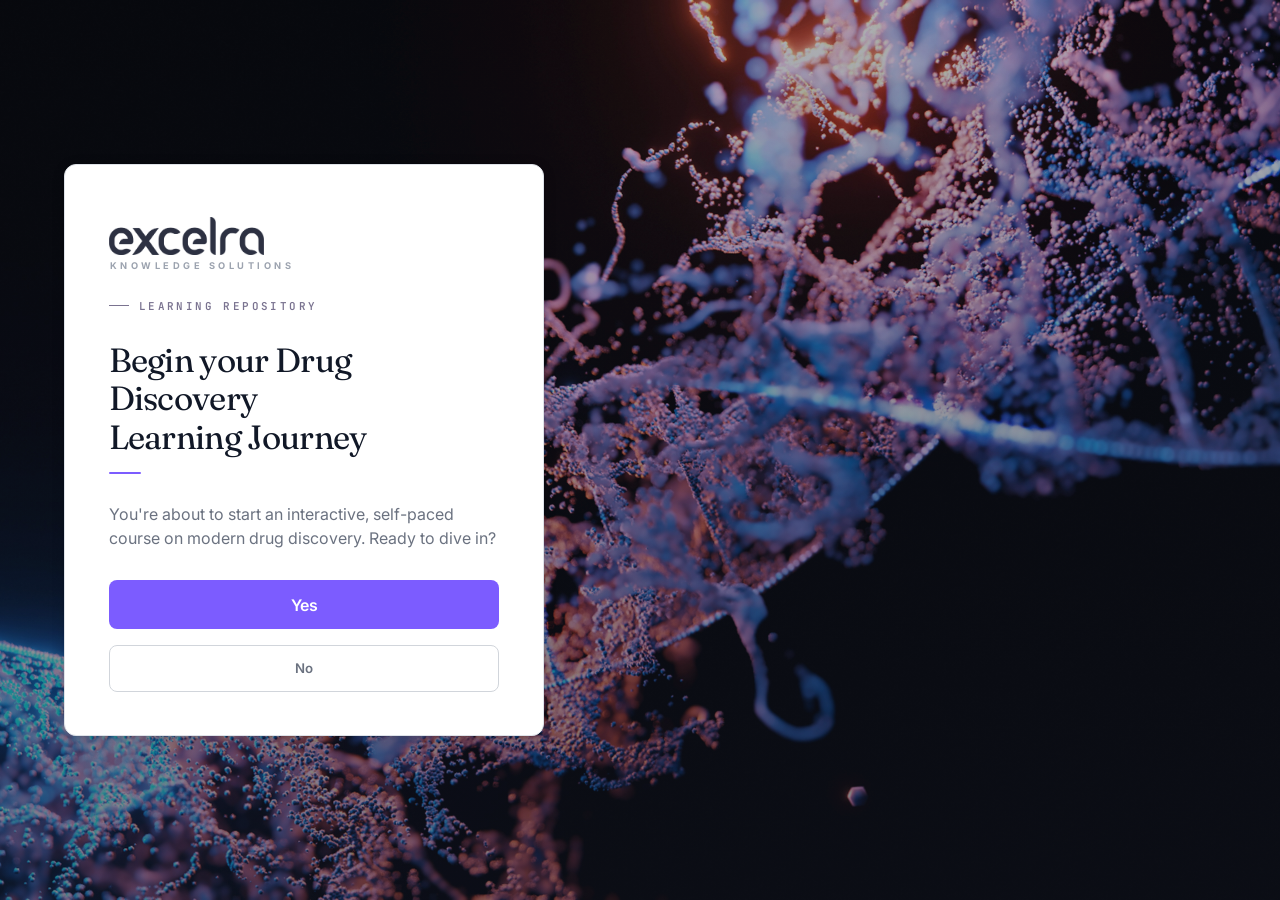
==== commit ef88a151: "Add files via upload" ====
--- a/index.html
+++ b/index.html
@@ -21,29 +21,96 @@
          instead of two independently-coded pickers that could land on
          different voices (or a worse fallback) on the same machine. -->
     <script src="voice-engine.js"></script>
+    <!-- jsPDF — used ONLY to generate per-module PDF study sheets fully
+         in-browser (Excelra logo + architectural diagram + timestamp +
+         learner name). No API key, no server: the PDF is built client-side
+         and downloaded directly. Loaded from a public CDN. -->
+    <script src="https://cdnjs.cloudflare.com/ajax/libs/jspdf/2.5.1/jspdf.umd.min.js"></script>
+    <!-- Apply the saved theme on <html> BEFORE the body renders, so there
+         is no flash of the wrong theme on load. Reads nothing else, sets
+         only the data-theme attribute the CSS above keys off. -->
+    <script>
+        (function () {
+            try {
+                var t = localStorage.getItem('courseTheme');
+                if (t !== 'dark') t = 'light';
+                document.documentElement.setAttribute('data-theme', t);
+            } catch (e) {
+                document.documentElement.setAttribute('data-theme', 'light');
+            }
+        })();
+    </script>
     <style>
         :root {
-            --primary: #4a6bff;
-            --secondary: #6a5acd;
+            /* ── Excelra light-purple brand system ───────────────────────
+               The whole course reads its accent colour from these tokens.
+               Light mode = whitish lavender surfaces + vivid (warm) purple
+               brand, with a pinkish-purple gradient reserved for the hero
+               text. Dark mode overrides the surface/ink tokens below on
+               body.theme-dark — the brand purple stays the same so the
+               identity is consistent across both themes. */
+            --primary: #7c5cff;          /* vivid Excelra purple (warm, not blue) */
+            --primary-hover: #6a3df0;   /* slightly deeper on hover */
+            --secondary: #b06bff;       /* pinkish-purple companion */
+            --brand-pink: #c77dff;      /* pinkish-purple for hero accents */
+            --hero-grad: linear-gradient(120deg, #7c5cff 0%, #c77dff 55%, #f0a6ff 100%);
+            --hero-grad-soft: linear-gradient(120deg, rgba(124,92,255,0.12), rgba(199,125,255,0.12));
             --accent: #ff6b6b;
             --dark: #1a1a2e;
             --light: #f8f9fa;
-            --success: #28a745;
-            --warning: #ffc107;
+            --success: #16a34a;
+            --warning: #f59e0b;
             --danger: #dc3545;
-            --shadow: 0 4px 20px rgba(0, 0, 0, 0.1);
+            --shadow: 0 4px 20px rgba(91, 44, 145, 0.10);
             --transition: all 0.3s ease;
-            --player-bg: linear-gradient(160deg, #0d1117 0%, #161b22 100%);
+            --player-bg: linear-gradient(160deg, #1a1030 0%, #261a40 100%);
             --player-bullet-pending: #8899aa;
 
+            /* Surfaces / ink (light) */
+            --bg: linear-gradient(135deg, #fbf9ff 0%, #f1ebff 100%);
+            --bg-solid: #faf7ff;
+            --surface: #ffffff;
+            --surface-2: #f6f2ff;       /* whisper-lavender card tint */
+            --surface-3: #efe6ff;       /* slightly stronger lavender */
+            --ink: #21163a;             /* deep purple-ink for text */
+            --ink-soft: #3a3350;
+            --ink-muted: #7a7390;
+            --hairline: #ece4f7;
+            --hairline-strong: #dccfeb;
+            --brand-soft: rgba(124,92,255,0.10);
+            --brand-glow: rgba(124,92,255,0.30);
+            --brand-line: rgba(124,92,255,0.45);
+
             /* Editorial design tokens */
-            --hairline: #e9ecf2;
-            --hairline-strong: #d6dbe6;
-            --ink: #16181d;
-            --ink-muted: #8a90a0;
             --font-display: 'Fraunces', serif;
             --font-mono: 'JetBrains Mono', monospace;
             --ease-editorial: cubic-bezier(.22, 1, .36, 1);
+        }
+
+        /* ── Dark theme overrides ─────────────────────────────────────
+           Applied via [data-theme="dark"] on <html> (set by an early inline
+           head script from localStorage, so there's NO flash of the wrong
+           theme on load). Brand purple stays identical so the identity
+           holds; only surfaces/ink/lines flip. The element-level !important
+           guards further down stabilise legacy inline-styled panels
+           (certificate, about, tutorial) so nothing becomes invisible in
+           dark mode. */
+        [data-theme="dark"] {
+            --bg: linear-gradient(135deg, #110c1f 0%, #1a1030 100%);
+            --bg-solid: #130e22;
+            --surface: #1c1530;
+            --surface-2: #241a40;
+            --surface-3: #2c2150;
+            --ink: #f4f0ff;
+            --ink-soft: #d9d0f2;
+            --ink-muted: #a89fc4;
+            --hairline: #2e2350;
+            --hairline-strong: #3d2c66;
+            --brand-soft: rgba(124,92,255,0.16);
+            --brand-glow: rgba(124,92,255,0.40);
+            --brand-line: rgba(124,92,255,0.55);
+            --shadow: 0 4px 22px rgba(0, 0, 0, 0.45);
+            --player-bg: linear-gradient(160deg, #100a1f 0%, #1a1030 100%);
         }
 
         .eyebrow {
@@ -84,7 +151,7 @@
         .mouth-path.speaking { animation: mouthOpen 0.35s ease-in-out infinite; }
 
         /* Word Scramble tile hover lift */
-        .ws-tile:hover { transform: translateY(-3px) scale(1.05); box-shadow: 0 6px 14px rgba(74,107,255,0.5) !important; }
+        .ws-tile:hover { transform: translateY(-3px) scale(1.05); box-shadow: 0 6px 14px rgba(124,92,255,0.5) !important; }
 
         * {
             margin: 0;
@@ -94,11 +161,13 @@
         }
 
         body {
-            background: linear-gradient(135deg, #f5f7fa 0%, #e4e8f0 100%);
+            background: var(--bg);
             min-height: 100vh;
             display: flex;
             flex-direction: column;
             overflow-x: hidden;
+            color: var(--ink);
+            transition: background 0.4s ease, color 0.3s ease;
         }
 
         /* ========== PERMANENT MAIN-UI BACKGROUND / COURSE RELAXER ========== */
@@ -137,9 +206,134 @@
         }
         .relaxer-btn:hover { background: rgba(0,0,0,0.09); }
         .relaxer-btn.active {
-            background: rgba(74,107,255,0.4);
-            border-color: rgba(74,107,255,0.7);
-        }
+            background: rgba(124,92,255,0.4);
+            border-color: rgba(124,92,255,0.7);
+        }
+
+        /* ========== THEME SWITCH ========== */
+        /* Sits to the LEFT of Course Relaxer. Compact pill button + dropdown
+           with the two themes. Theme is applied via body.theme-dark (dark) and
+           the default :root tokens (light). A small live preview swatch sits
+           inside each option so the user sees exactly what they're picking. */
+        .theme-switch { position: relative; }
+        .theme-switch-btn {
+            background: var(--brand-soft);
+            border: 1.5px solid var(--brand-line);
+            color: var(--ink);
+            border-radius: 6px;
+            padding: 0.3rem 0.7rem 0.3rem 0.55rem;
+            font-size: 0.72rem;
+            font-weight: 600;
+            cursor: pointer;
+            letter-spacing: 0.3px;
+            display: inline-flex; align-items: center; gap: 0.4rem;
+            transition: background 0.2s, border-color 0.2s, transform 0.2s;
+            white-space: nowrap;
+        }
+        .theme-switch-btn:hover { background: var(--brand-soft); border-color: var(--primary); transform: translateY(-1px); }
+        .theme-switch-btn .ts-sun, .theme-switch-btn .ts-moon { display: none; }
+        :root:not([data-theme="dark"]) .theme-switch-btn .ts-sun { display: inline-block; }
+        :root[data-theme="dark"] .theme-switch-btn .ts-moon { display: inline-block; }
+        .theme-switch-dropdown {
+            position: absolute;
+            top: calc(100% + 8px);
+            left: 0;
+            min-width: 188px;
+            background: var(--surface);
+            border: 1px solid var(--hairline-strong);
+            border-radius: 10px;
+            box-shadow: 0 14px 40px rgba(91,44,145,0.18);
+            padding: 0.4rem;
+            z-index: 1500;
+            display: none;
+            opacity: 0;
+            transform: translateY(-6px);
+            transition: opacity 0.18s ease, transform 0.18s ease;
+        }
+        .theme-switch-dropdown.open {
+            display: block;
+            opacity: 1;
+            transform: translateY(0);
+        }
+        .theme-switch-dropdown .tsd-label {
+            font-family: var(--font-mono);
+            font-size: 0.6rem;
+            text-transform: uppercase;
+            letter-spacing: 0.16em;
+            color: var(--ink-muted);
+            padding: 0.35rem 0.6rem 0.45rem;
+        }
+        .theme-option {
+            display: flex; align-items: center; gap: 0.65rem;
+            padding: 0.55rem 0.6rem;
+            border-radius: 7px;
+            cursor: pointer;
+            color: var(--ink);
+            transition: background 0.15s;
+        }
+        .theme-option:hover { background: var(--surface-3); }
+        .theme-option.selected { background: var(--brand-soft); }
+        .theme-option .ts-swatch {
+            width: 26px; height: 26px; border-radius: 7px;
+            border: 1px solid var(--hairline-strong);
+            flex-shrink: 0;
+            position: relative; overflow: hidden;
+        }
+        .theme-option .ts-swatch.light { background: linear-gradient(135deg,#fbf9ff,#f1ebff); }
+        .theme-option .ts-swatch.light::after { content:''; position:absolute; right:0; top:0; width:50%; height:100%; background:linear-gradient(135deg,#7c5cff,#c77dff); }
+        .theme-option .ts-swatch.dark { background: linear-gradient(135deg,#110c1f,#1a1030); }
+        .theme-option .ts-swatch.dark::after { content:''; position:absolute; right:0; top:0; width:50%; height:100%; background:linear-gradient(135deg,#7c5cff,#c77dff); }
+        .theme-option .ts-meta { display: flex; flex-direction: column; line-height: 1.25; }
+        .theme-option .ts-name { font-size: 0.84rem; font-weight: 700; }
+        .theme-option .ts-sub { font-size: 0.66rem; color: var(--ink-muted); }
+        .theme-option .ts-check { margin-left: auto; color: var(--primary); font-weight: 800; opacity: 0; }
+        .theme-option.selected .ts-check { opacity: 1; }
+
+        /* ── DARK-MODE STABILITY OVERRIDES ──────────────────────────
+           Legacy inline-styled panels (about page, certificate, tutorial
+           caption, voice toast, module header, quiz/game) were written with
+           hard-coded light-theme colours. These rules flip the surfaces, text
+           and borders that matter so NOTHING becomes invisible in dark mode —
+           purple brand stays identical so the identity holds. */
+        body.theme-dark .about-page,
+        body.theme-dark .modal-content,
+        body.theme-dark .user-menu,
+        body.theme-dark .tutorial-card,
+        body.theme-dark .tutorial-caption-box,
+        body.theme-dark .voice-toast { background: var(--surface) !important; color: var(--ink) !important; }
+        body.theme-dark .about-text, body.theme-dark .about-text * { color: var(--ink-soft); }
+        body.theme-dark .about-eyebrow, body.theme-dark .about-page .about-text h3 { color: var(--ink) !important; }
+        body.theme-dark .about-text strong { color: var(--ink); }
+        body.theme-dark .about-page-topbar { background: var(--surface) !important; border-color: var(--hairline) !important; }
+        body.theme-dark .modal-header h2, body.theme-dark .modal-content h2 { color: var(--ink) !important; }
+        body.theme-dark .quiz-question, body.theme-dark .option,
+        body.theme-dark .game-board, body.theme-dark .game-card { color: var(--ink) !important; }
+        body.theme-dark .relaxer-btn,
+        body.theme-dark .voice-btn,
+        body.theme-dark .about-page-close { background: var(--brand-soft) !important; border-color: var(--brand-line) !important; color: var(--ink) !important; }
+        body.theme-dark .login-container { background: var(--surface) !important; color: var(--ink) !important; }
+        body.theme-dark .login-title, body.theme-dark .login-meta-val { color: var(--ink) !important; }
+        body.theme-dark .login-subtitle, body.theme-dark .login-meta-lbl, body.theme-dark .login-wordmark { color: var(--ink-muted) !important; }
+        body.theme-dark .form-input { background: var(--surface-2) !important; border-color: var(--hairline-strong) !important; color: var(--ink) !important; }
+        body.theme-dark .form-input::placeholder { color: var(--ink-muted) !important; }
+        body.theme-dark .login-btn-guest { color: var(--ink-muted) !important; border-color: var(--hairline-strong) !important; }
+        body.theme-dark .tutorial-text, body.theme-dark .tutorial-step-label { color: var(--ink) !important; }
+        body.theme-dark .tutorial-btn-no { background: var(--surface-3) !important; color: var(--ink-soft) !important; }
+        body.theme-dark .tutorial-dot { background: var(--hairline-strong) !important; }
+        body.theme-dark .user-menu-item { color: var(--ink) !important; }
+        body.theme-dark .user-menu-item:hover { background: var(--surface-3) !important; }
+        body.theme-dark .user-menu-header-name { color: var(--ink) !important; }
+        body.theme-dark .module-card-desc { color: var(--ink-muted) !important; }
+        body.theme-dark .module-card-title, body.theme-dark .dashboard-title,
+        body.theme-dark .dashboard-section-title { color: var(--ink) !important; }
+        body.theme-dark .module-card-status { color: var(--ink-soft) !important; border-color: var(--hairline-strong) !important; }
+        body.theme-dark .notification { background: var(--surface) !important; color: var(--ink) !important; border-color: var(--hairline) !important; }
+        body.theme-dark .content-title, body.theme-dark .nav-btn { color: var(--ink) !important; }
+        body.theme-dark .nav-btn { background: var(--surface-2) !important; border-color: var(--hairline-strong) !important; }
+        body.theme-dark .nav-btn:hover { background: var(--surface-3) !important; }
+        body.theme-dark .logo-text, body.theme-dark .logo-text span { color: var(--ink) !important; }
+
+        /* ========== END THEME SWITCH ========== */
 
         /* Sidebar + main content pop out/in like iOS home-screen icons.
            Different transition-delays on the base rule vs. the
@@ -213,13 +407,21 @@
         }
 
         /* ========== LOGIN MODAL — PROFESSIONAL ========== */
+        /* Centred + clamped so the card fits every laptop screen, from tiny
+           11" ultraportables to large desktops — it never overflows off the
+           viewport. padding, the card's own padding, and its font sizes all
+           scale smoothly with the viewport via clamp(), and the card itself
+           is capped to 92vh with internal scrolling as a last-resort safety
+           net so no part is ever clipped. */
         .login-modal {
             position: fixed; top: 0; left: 0;
             width: 100%; height: 100%;
-            display: flex; justify-content: flex-start; align-items: flex-start;
-            padding: 6vh 5vw;
+            /* Box sits on the LEFT so the full Background.jpg photo is visible
+               to the right of it — the background is part of the experience. */
+            display: flex; justify-content: flex-start; align-items: center;
+            padding: clamp(1.5rem, 6vh, 4rem) clamp(1.5rem, 5vw, 4.5rem);
             box-sizing: border-box;
-            z-index: 10000; overflow: hidden;
+            z-index: 10000; overflow: auto;
             background-color: #1e2d4a;
         }
         .login-modal.hidden { display: none; }
@@ -336,8 +538,14 @@
             background: #ffffff;
             border: 1px solid #dee2e8;
             border-radius: 12px;
-            padding: 3.25rem 3rem 2.75rem;
+            /* padding + width clamp smoothly with the viewport so the card is
+               never too big on a small laptop nor too small on a large one;
+               max-height + overflow-y:auto guarantees the whole card stays
+               visible on the shortest screens (last-resort internal scroll). */
+            padding: clamp(1.6rem, 4.2vw, 3.25rem) clamp(1.4rem, 3.4vw, 3rem) clamp(1.4rem, 3.4vw, 2.75rem);
             max-width: 480px; width: 92%;
+            max-height: 94vh;
+            overflow-y: auto;
             box-shadow: 0 2px 16px rgba(0,0,0,0.07), 0 1px 3px rgba(0,0,0,0.04);
             animation: loginAppear 0.35s ease both;
         }
@@ -363,7 +571,7 @@
         .login-title {
             font-family: var(--font-display);
             font-weight: 400;
-            font-size: 2.1rem;
+            font-size: clamp(1.55rem, 3vw, 2.1rem);
             color: #111827;
             line-height: 1.15;
             letter-spacing: -0.02em;
@@ -371,13 +579,13 @@
         }
         .login-subtitle {
             color: #6b7280;
-            font-size: 1rem;
+            font-size: clamp(0.88rem, 1.6vw, 1rem);
             margin-bottom: 1.9rem;
             line-height: 1.5;
         }
         .login-divider {
             width: 32px; height: 2px;
-            background: #4a6bff;
+            background: var(--primary);
             border-radius: 2px;
             margin: 0.95rem 0 1.75rem;
         }
@@ -398,9 +606,9 @@
         }
         .form-input::placeholder { color: #9ca3af; }
         .form-input:focus {
-            outline: none; border-color: #4a6bff;
+            outline: none; border-color: var(--primary);
             background: #fff;
-            box-shadow: 0 0 0 3px rgba(74,107,255,0.1);
+            box-shadow: 0 0 0 3px rgba(124,92,255,0.1);
         }
         .login-btn {
             padding: 0.9rem 1.1rem; border: none; border-radius: 8px;
@@ -408,9 +616,9 @@
             transition: all 0.18s ease;
         }
         .login-btn-primary {
-            background: #4a6bff; color: white;
-        }
-        .login-btn-primary:hover { background: #3a5bef; }
+            background: var(--primary); color: white;
+        }
+        .login-btn-primary:hover { background: var(--primary-hover); }
         .login-btn-guest {
             background: transparent; color: #6b7280;
             border: 1.5px solid #d1d5db; font-size: 0.83rem;
@@ -428,17 +636,18 @@
 
         /* Header */
         header {
-            background: #ffffff;
-            color: #16181d;
+            background: var(--surface);
+            color: var(--ink);
             padding: 1rem 2rem;
             display: flex;
             justify-content: space-between;
             align-items: center;
             box-shadow: var(--shadow);
-            border-bottom: 1px solid #e5e7eb;
+            border-bottom: 1px solid var(--hairline);
             position: sticky;
             top: 0;
             z-index: 1000;
+            transition: background 0.4s ease, border-color 0.3s ease;
         }
 
         .header-left {
@@ -490,14 +699,15 @@
         .voice-toast {
             position: fixed;
             top: 78px; right: 24px;
-            background: #1e2d4a;
-            color: white;
+            background: linear-gradient(135deg, #2a1a4a 0%, #3a1f6a 100%);
+            color: #f4f0ff;
             padding: 0.75rem 1.1rem;
-            border-radius: 8px;
+            border: 1px solid var(--brand-line);
+            border-radius: 10px;
             font-size: 0.8rem;
             font-weight: 500;
             line-height: 1.5;
-            box-shadow: 0 6px 20px rgba(0,0,0,0.25);
+            box-shadow: 0 8px 26px rgba(124,92,255,0.35);
             z-index: 99999;
             display: flex;
             align-items: flex-start;
@@ -512,7 +722,95 @@
         .voice-toast .vt-dot {
             width: 7px; height: 7px; border-radius: 50%;
             background: #4ade80; flex-shrink: 0;
-        }
+            margin-top: 6px;
+        }
+
+        /* ========== VOICE KEYWORDS POPOVER (hover the mic) ========== */
+        /* White card, light-purple accents, staggered entrance animation.
+           Each keyword row has the spoken phrase (mono badge), a short
+           description (the "narration"), and a speaker button that speaks
+           the phrase + description aloud via the same locked-in narrator. */
+        .voice-popover-wrap { position: relative; }
+        .voice-keywords-popover {
+            position: absolute;
+            top: calc(100% + 10px);
+            right: 0;
+            width: min(360px, 86vw);
+            max-height: 64vh;
+            overflow-y: auto;
+            background: #ffffff;
+            border: 1px solid var(--hairline-strong);
+            border-radius: 14px;
+            box-shadow: 0 18px 50px rgba(91,44,145,0.20);
+            padding: 0.6rem;
+            z-index: 1500;
+            opacity: 0;
+            visibility: hidden;
+            transform: translateY(-8px) scale(0.97);
+            transform-origin: top right;
+            transition: opacity 0.2s ease, transform 0.2s ease, visibility 0.2s;
+        }
+        .voice-keywords-popover.open {
+            opacity: 1; visibility: visible; transform: translateY(0) scale(1);
+        }
+        .vkp-head {
+            display: flex; align-items: center; gap: 0.5rem;
+            padding: 0.35rem 0.5rem 0.55rem;
+            border-bottom: 1px solid var(--hairline);
+            margin-bottom: 0.4rem;
+        }
+        .vkp-head .vkp-mic {
+            width: 26px; height: 26px; border-radius: 8px;
+            background: var(--hero-grad-soft);
+            display: flex; align-items: center; justify-content: center;
+            color: var(--primary);
+        }
+        .vkp-head .vkp-title { font-size: 0.82rem; font-weight: 800; color: var(--ink); }
+        .vkp-head .vkp-sub { font-size: 0.64rem; color: var(--ink-muted); font-family: var(--font-mono); text-transform: uppercase; letter-spacing: 0.12em; }
+        .vkp-group { margin-bottom: 0.5rem; }
+        .vkp-group-label {
+            font-family: var(--font-mono); font-size: 0.58rem; font-weight: 700;
+            text-transform: uppercase; letter-spacing: 0.16em;
+            color: var(--secondary); padding: 0.3rem 0.5rem 0.35rem;
+        }
+        .vkp-row {
+            display: flex; align-items: center; gap: 0.55rem;
+            padding: 0.5rem 0.55rem;
+            border-radius: 9px;
+            transition: background 0.15s ease, transform 0.15s ease;
+            opacity: 0;
+            animation: vkpRowIn 0.3s ease forwards;
+        }
+        @keyframes vkpRowIn { from { opacity: 0; transform: translateX(8px); } to { opacity: 1; transform: translateX(0); } }
+        .vkp-row:hover { background: var(--surface-2); transform: translateX(2px); }
+        .vkp-phrase {
+            font-family: var(--font-mono); font-size: 0.74rem; font-weight: 700;
+            color: var(--primary); background: var(--brand-soft);
+            border: 1px solid var(--brand-line);
+            padding: 0.18rem 0.5rem; border-radius: 6px; white-space: nowrap;
+            flex-shrink: 0;
+        }
+        .vkp-desc { font-size: 0.76rem; color: var(--ink-soft); line-height: 1.35; flex: 1; min-width: 0; }
+        .vkp-speak {
+            width: 26px; height: 26px; flex-shrink: 0;
+            border-radius: 50%; border: 1px solid var(--brand-line);
+            background: #ffffff; color: var(--primary);
+            cursor: pointer; display: flex; align-items: center; justify-content: center;
+            transition: background 0.15s, transform 0.15s;
+        }
+        .vkp-speak:hover { background: var(--brand-soft); transform: scale(1.1); }
+        .vkp-speak.playing { background: var(--primary); color: #fff; animation: vkpSpeakPulse 0.8s ease-in-out infinite; }
+        @keyframes vkpSpeakPulse { 0%,100% { box-shadow: 0 0 0 0 rgba(124,92,255,0.5); } 50% { box-shadow: 0 0 0 6px rgba(124,92,255,0); } }
+        /* Dark-mode: popover stays white-on-purple-accent for readability —
+           the keyword list is dense text, so a light card reads better in
+           both themes. */
+        [data-theme="dark"] .voice-keywords-popover { background: var(--surface); }
+        [data-theme="dark"] .vkp-speak { background: var(--surface-2); }
+        [data-theme="dark"] .vkp-row:hover { background: var(--surface-2); }
+        /* custom scrollbar inside the popover */
+        .voice-keywords-popover::-webkit-scrollbar { width: 7px; }
+        .voice-keywords-popover::-webkit-scrollbar-thumb { background: var(--hairline-strong); border-radius: 6px; }
+        .voice-keywords-popover::-webkit-scrollbar-track { background: transparent; }
 
         /* ========== ONBOARDING TUTORIAL ========== */
         .tutorial-overlay {
@@ -541,26 +839,64 @@
             to   { opacity: 1; transform: translateY(0) scale(1); }
         }
 
-        /* Persistent avatar companion — stays visible throughout the whole tour */
+        /* Persistent avatar companion — a beautiful female robot guide in
+           light-purple / white. She doesn't just sit in one corner: she
+           glides next to whatever UI element the current tutorial step is
+           pointing at (see moveAvatarToTarget), so the learner's eye is
+           always drawn to the right place. */
         .tutorial-avatar-bubble {
             position: fixed;
             left: 24px; bottom: 24px;
-            width: 76px; height: 76px;
+            width: 104px; height: 104px;
             z-index: 999997;
             display: none;
-            filter: drop-shadow(0 8px 20px rgba(0,0,0,0.35));
-            animation: tutorialBubbleIn 0.3s ease both;
+            /* Smooth glide when repositioning between steps. */
+            transition: left 0.6s cubic-bezier(0.34,1.56,0.64,1),
+                        top 0.6s cubic-bezier(0.34,1.56,0.64,1),
+                        right 0.6s cubic-bezier(0.34,1.56,0.64,1),
+                        bottom 0.6s cubic-bezier(0.34,1.56,0.64,1),
+                        opacity 0.3s ease;
+            filter: drop-shadow(0 10px 24px rgba(124,92,255,0.45));
+            animation: tutorialBubbleIn 0.4s ease both, avatarFloat 4s ease-in-out 0.4s infinite;
         }
         .tutorial-avatar-bubble.active { display: block; }
-        @keyframes tutorialBubbleIn { from { opacity:0; transform: scale(0.7); } to { opacity:1; transform: scale(1); } }
+        @keyframes tutorialBubbleIn { from { opacity:0; transform: scale(0.6); } to { opacity:1; transform: scale(1); } }
+        /* Gentle idle bob so she always feels alive, even when not speaking. */
+        @keyframes avatarFloat { 0%,100% { transform: translateY(0); } 50% { transform: translateY(-6px); } }
         .tutorial-avatar-bubble-bg {
             width: 100%; height: 100%; border-radius: 50%;
-            background: linear-gradient(160deg, #0d1117 0%, #161b22 100%);
-            border: 3px solid #4a6bff;
+            /* Soft Barbie-pink → lavender radial — sets off her blonde hair
+               and pink lips. */
+            background: radial-gradient(circle at 50% 38%, #ffffff 0%, #fff0f7 55%, #ffe0f0 100%);
+            border: 3px solid var(--brand-pink);
             display: flex; align-items: center; justify-content: center;
             overflow: hidden;
-        }
-        .tutorial-avatar-svg { width: 88%; height: 88%; }
+            box-shadow: 0 0 0 5px rgba(255,140,200,0.14), 0 8px 26px rgba(199,125,255,0.30), inset 0 0 16px rgba(255,150,210,0.20);
+            position: relative;
+        }
+        /* A soft pulsing pink-purple halo while she's speaking — draws the eye. */
+        .tutorial-avatar-bubble.speaking .tutorial-avatar-bubble-bg {
+            box-shadow: 0 0 0 8px rgba(255,140,200,0.20), 0 0 30px 5px rgba(236,95,166,0.55), inset 0 0 18px rgba(255,150,210,0.35);
+            animation: avatarHaloPulse 1s ease-in-out infinite;
+        }
+        @keyframes avatarHaloPulse {
+            0%,100% { box-shadow: 0 0 0 6px rgba(255,140,200,0.16), 0 0 22px 3px rgba(236,95,166,0.42); }
+            50%     { box-shadow: 0 0 0 11px rgba(255,140,200,0.26), 0 0 38px 7px rgba(236,95,166,0.70); }
+        }
+        .tutorial-avatar-svg { width: 92%; height: 92%; overflow: visible; }
+
+        /* Eye blink */
+        .eye-group { animation: eyeBlink 4s ease-in-out infinite; transform-origin: center; }
+        .eye-group.right { animation-delay: 0.08s; }
+
+        /* Head idle bob — a touch more lift than before so she reads as
+           animated + feminine. Speaking swaps in a livelier motion. */
+        .avatar-head { animation: headBob 3s ease-in-out infinite; transform-origin: center bottom; }
+        .avatar-head.speaking { animation: headSpeak 0.45s ease-in-out infinite; }
+
+        /* Mouth open/close while speaking — a soft pink-purple lip */
+        @keyframes mouthOpen { 0%,100%{d:path("M 38 66 Q 50 70 62 66");} 50%{d:path("M 38 63 Q 50 74 62 63");} }
+        .mouth-path.speaking { animation: mouthOpen 0.35s ease-in-out infinite; }
 
         .tutorial-body {
             padding: 1.5rem 1.75rem 1.75rem;
@@ -568,7 +904,7 @@
         }
         .tutorial-step-label {
             font-size: 0.68rem; font-weight: 800; letter-spacing: 2px;
-            text-transform: uppercase; color: #4a6bff; margin-bottom: 0.6rem;
+            text-transform: uppercase; color: var(--primary); margin-bottom: 0.6rem;
         }
         .tutorial-text {
             font-size: 0.98rem; color: #1f2937; line-height: 1.6; font-weight: 500;
@@ -583,9 +919,9 @@
             transition: all 0.2s;
         }
         .tutorial-btn-yes {
-            background: linear-gradient(135deg,#4a6bff,#6a5acd); color: white;
-        }
-        .tutorial-btn-yes:hover { transform: translateY(-2px); box-shadow: 0 8px 20px rgba(74,107,255,0.4); }
+            background: linear-gradient(135deg,var(--primary),var(--secondary)); color: white;
+        }
+        .tutorial-btn-yes:hover { transform: translateY(-2px); box-shadow: 0 8px 20px rgba(124,92,255,0.4); }
         .tutorial-btn-no {
             background: #f3f4f6; color: #4b5563;
         }
@@ -602,20 +938,20 @@
             width: 6px; height: 6px; border-radius: 50%; background: #e5e7eb;
             transition: all 0.25s;
         }
-        .tutorial-dot.active { background: #4a6bff; width: 18px; border-radius: 3px; }
+        .tutorial-dot.active { background: var(--primary); width: 18px; border-radius: 3px; }
         .tutorial-dot.done { background: #a5b4fc; }
 
         /* Spotlight highlight applied to real UI elements during the tour */
         .tutorial-highlight {
             position: relative;
             z-index: 999995 !important;
-            box-shadow: 0 0 0 4px rgba(74,107,255,0.35), 0 0 0 9999px rgba(13,17,23,0.55) !important;
+            box-shadow: 0 0 0 4px rgba(124,92,255,0.35), 0 0 0 9999px rgba(13,17,23,0.55) !important;
             border-radius: 10px;
             animation: tutorialHighlightPulse 1.4s ease-in-out infinite;
         }
         @keyframes tutorialHighlightPulse {
-            0%,100% { box-shadow: 0 0 0 4px rgba(74,107,255,0.35), 0 0 0 9999px rgba(13,17,23,0.55); }
-            50%      { box-shadow: 0 0 0 8px rgba(74,107,255,0.55), 0 0 0 9999px rgba(13,17,23,0.55); }
+            0%,100% { box-shadow: 0 0 0 4px rgba(124,92,255,0.35), 0 0 0 9999px rgba(13,17,23,0.55); }
+            50%      { box-shadow: 0 0 0 8px rgba(124,92,255,0.55), 0 0 0 9999px rgba(13,17,23,0.55); }
         }
 
         .tutorial-caption-box {
@@ -645,8 +981,8 @@
             padding: 0.4rem 0.9rem; border: none; border-radius: 6px;
             font-size: 0.78rem; font-weight: 700; cursor: pointer;
         }
-        .tc-btn-next { background: #4a6bff; color: white; }
-        .tc-btn-next:hover { background: #3a5bef; }
+        .tc-btn-next { background: var(--primary); color: white; }
+        .tc-btn-next:hover { background: var(--primary-hover); }
         .tc-btn-skip { background: rgba(255,255,255,0.12); color: rgba(255,255,255,0.75); }
         .tc-btn-skip:hover { background: rgba(255,255,255,0.22); }
 
@@ -749,7 +1085,8 @@
             display: none;
             position: relative;
             z-index: 1;
-            background: var(--bg-subtle, #fafafa);
+            background: var(--surface-2);
+            transition: background 0.4s ease;
         }
         .module-dashboard.active { display: block; }
 
@@ -758,7 +1095,8 @@
         .dashboard-header {
             padding: 3rem 2.75rem 1.75rem;
             border-bottom: 1px solid var(--hairline);
-            background: #fff;
+            background: var(--surface);
+            transition: background 0.4s ease;
         }
         .dashboard-header-left { max-width: 720px; }
 
@@ -768,24 +1106,41 @@
             font-size: clamp(2rem, 4vw, 3rem);
             line-height: 1.08;
             letter-spacing: -0.02em;
+            /* Pinkish-purple gradient text — matches Excelra's light-purple
+               identity. Falls back to --ink where background-clip unsupported. */
             color: var(--ink);
             margin: 1.25rem 0 1.25rem;
-        }
-        .dashboard-title em { font-style: italic; font-weight: 400; color: var(--primary); }
+            background: linear-gradient(120deg, #7c3aed 0%, #c77dff 55%, #f0a6ff 100%);
+            -webkit-background-clip: text;
+            background-clip: text;
+            -webkit-text-fill-color: transparent;
+            animation: heroGradientShift 8s ease-in-out infinite alternate;
+            background-size: 200% 100%;
+        }
+        @keyframes heroGradientShift { 0% { background-position: 0% 0; } 100% { background-position: 100% 0; } }
+        /* The "Excelra" word gets an even pinker emphasis gradient. */
+        .dashboard-title em {
+            font-style: italic; font-weight: 500;
+            background: linear-gradient(120deg, #c77dff 0%, #f0a6ff 50%, #ff9de0 100%);
+            -webkit-background-clip: text; background-clip: text;
+            -webkit-text-fill-color: transparent;
+        }
 
         .dashboard-subtitle {
-            color: #5a6070;
-            font-size: 1rem;
-            line-height: 1.6;
-            max-width: 540px;
-        }
+            color: #7a4ea8;   /* soft pinkish-purple for the body copy */
+            font-size: 1.02rem;
+            line-height: 1.65;
+            max-width: 560px;
+        }
+        [data-theme="dark"] .dashboard-subtitle { color: #c9a8e8; }
 
         .dashboard-cert-row {
             padding: 1.25rem 2.75rem;
             border-bottom: 1px solid var(--hairline);
-            background: #fff;
+            background: var(--surface);
             display: flex;
             justify-content: flex-end;
+            transition: background 0.4s ease;
         }
         .dashboard-cert-btn {
             padding: 0.65rem 1.3rem;
@@ -831,8 +1186,8 @@
             padding: 2rem 1.75rem 1.75rem;
             cursor: pointer;
             position: relative;
-            background: #fff;
-            transition: background 0.4s var(--ease-editorial);
+            background: var(--surface);
+            transition: background 0.4s var(--ease-editorial), transform 0.4s var(--ease-editorial), box-shadow 0.4s var(--ease-editorial);
             min-height: 250px;
             display: flex;
             flex-direction: column;
@@ -847,7 +1202,31 @@
             transition: width 0.6s var(--ease-editorial);
         }
         .module-card:hover::before { width: 100%; }
-        .module-card:hover { background: var(--bg-subtle, #fafafa); }
+        /* Lavender hover tint + lift + soft purple glow. */
+        .module-card:hover {
+            background: var(--surface-2);
+            transform: translateY(-6px);
+            box-shadow: 0 18px 40px rgba(124,92,255,0.18), 0 2px 8px rgba(124,92,255,0.08);
+        }
+        /* A second, gradient accent line that wipes across the top on hover
+           — purely decorative, draws the eye to the card under the cursor. */
+        .module-card::after {
+            content: '';
+            position: absolute;
+            top: 0; left: 0; right: 0;
+            height: 3px; width: 0;
+            background: linear-gradient(90deg, var(--primary), var(--brand-pink));
+            transition: width 0.5s var(--ease-editorial);
+        }
+        .module-card:hover::after { width: 100%; }
+        /* Staggered entrance so the grid "fills in" beautifully. Only
+           opacity is animated (not transform) so the hover lift below stays
+           effective — an animation's fill-mode would otherwise pin transform. */
+        .module-card { animation: moduleCardIn 0.55s ease both; }
+        @keyframes moduleCardIn {
+            from { opacity: 0; }
+            to   { opacity: 1; }
+        }
 
         .module-card-number {
             font-family: var(--font-mono);
@@ -875,7 +1254,7 @@
             background: #16a34a; border-color: #16a34a; color: #fff; font-weight: 700;
         }
         .module-card-status.progress {
-            background: rgba(74,107,255,0.1); border-color: rgba(74,107,255,0.3); color: var(--primary); font-weight: 700;
+            background: rgba(124,92,255,0.1); border-color: rgba(124,92,255,0.3); color: var(--primary); font-weight: 700;
         }
 
         .module-card-title {
@@ -1036,7 +1415,7 @@
             color: white;
             border-color: transparent;
             font-weight: 600;
-            box-shadow: 0 4px 14px rgba(74,107,255,0.3);
+            box-shadow: 0 4px 14px rgba(124,92,255,0.3);
         }
 
         .lesson-item.completed {
@@ -1132,13 +1511,15 @@
         .main-content {
             flex: 1;
             min-width: 0;
-            background: white;
+            background: var(--surface);
+            border: 1px solid var(--hairline);
             border-radius: 12px;
-            box-shadow: var(--shadow);
+            box-shadow: 0 10px 30px rgba(124,92,255,0.10);
             overflow: visible;
             display: flex;
             flex-direction: column;
             margin-bottom: 2.75rem;
+            transition: background 0.4s ease, border-color 0.3s ease;
         }
 
         .content-header {
@@ -1203,8 +1584,8 @@
 
         /* ========== "WHY THIS ACTIVITY" COLLAPSIBLE PANEL ========== */
         .module-purpose {
-            background: #eef1ff;
-            border: 1px solid #dbe3fb;
+            background: linear-gradient(135deg, rgba(124,92,255,0.08), rgba(199,125,255,0.10));
+            border: 1px solid var(--brand-line);
             border-radius: 12px;
             margin: 0 0 1.25rem 0;
             overflow: hidden;
@@ -1245,15 +1626,16 @@
 
         /* ========== LESSON VIDEO PLACEHOLDER ========== */
         .video-placeholder-frame {
-            background: #0d1117;
+            background: var(--surface-2);
             border-radius: 16px;
             margin: 0 0 1.5rem 0;
             overflow: hidden;
-            box-shadow: 0 10px 36px rgba(13,17,23,0.35), 0 1px 0 rgba(255,255,255,0.03) inset;
-            border: 1px solid rgba(255,255,255,0.07);
+            box-shadow: 0 12px 36px rgba(124,92,255,0.18), inset 0 0 0 1px var(--brand-line);
+            border: 1px solid var(--hairline-strong);
             width: 100%;
             min-width: 0;
             max-width: 100%;
+            transition: background 0.4s ease, border-color 0.3s ease;
         }
 
         .video-placeholder-body {
@@ -1274,7 +1656,7 @@
         .video-placeholder-body::before {
             content: '';
             position: absolute; inset: 0;
-            background-image: radial-gradient(rgba(74,107,255,0.07) 1px, transparent 1px);
+            background-image: radial-gradient(rgba(124,92,255,0.07) 1px, transparent 1px);
             background-size: 28px 28px;
             pointer-events: none;
         }
@@ -1283,7 +1665,7 @@
             font-size: 0.68rem;
             text-transform: uppercase;
             letter-spacing: 0.2em;
-            color: rgba(74,107,255,0.65);
+            color: rgba(124,92,255,0.65);
             margin-bottom: 1.1rem;
             position: relative; z-index: 1;
         }
@@ -1418,7 +1800,7 @@
             transition: background 0.2s ease;
             white-space: nowrap;
         }
-        .mark-complete-btn:hover { background: #3a5bef; }
+        .mark-complete-btn:hover { background: var(--primary-hover); }
         .mark-complete-btn:disabled { background: #d1d5db; color: #6b7280; cursor: not-allowed; }
         .mark-complete-btn:disabled:hover { background: #d1d5db; }
         .mark-complete-btn.is-done {
@@ -1455,19 +1837,19 @@
         .quiz-question {
             margin-bottom: 1.25rem;
             padding: 1.25rem;
-            background: white;
-            border-radius: 10px;
-            box-shadow: 0 2px 12px rgba(0,0,0,0.06);
-            border: 1px solid #e5e7eb;
-            transition: box-shadow 0.2s;
-        }
-        .quiz-question:hover { box-shadow: 0 4px 18px rgba(74,107,255,0.1); }
+            background: var(--surface);
+            border-radius: 12px;
+            box-shadow: 0 4px 16px rgba(124,92,255,0.08);
+            border: 1px solid var(--hairline);
+            transition: box-shadow 0.25s, transform 0.25s;
+        }
+        .quiz-question:hover { box-shadow: 0 8px 24px rgba(124,92,255,0.16); transform: translateY(-2px); }
 
         .question-text {
             font-size: 1rem;
             font-weight: 700;
             margin-bottom: 1rem;
-            color: #1a1a2e;
+            color: var(--ink);
             line-height: 1.5;
         }
 
@@ -1475,7 +1857,7 @@
         .q-badge {
             display: inline-flex; align-items: center; justify-content: center;
             width: 26px; height: 26px; border-radius: 50%;
-            background: #4a6bff; color: white;
+            background: var(--primary); color: white;
             font-size: 0.75rem; font-weight: 800;
             margin-right: 0.6rem; flex-shrink: 0; vertical-align: middle;
         }
@@ -1489,12 +1871,13 @@
 
         .option {
             padding: 0.8rem 1rem;
-            border: 2px solid #e5e7eb;
-            border-radius: 8px;
+            border: 2px solid var(--hairline-strong);
+            border-radius: 10px;
             cursor: pointer;
             transition: all 0.2s cubic-bezier(0.34,1.56,0.64,1);
             display: flex; align-items: center; gap: 0.85rem;
             animation: optionIn 0.25s ease both;
+            background: var(--surface);
         }
         .option:nth-child(1) { animation-delay: 0.04s; }
         .option:nth-child(2) { animation-delay: 0.08s; }
@@ -1502,11 +1885,11 @@
         .option:nth-child(4) { animation-delay: 0.16s; }
 
         .option:hover:not(.disabled) {
-            border-color: #4a6bff;
-            background: #f0f4ff;
+            border-color: var(--primary);
+            background: var(--surface-2);
             transform: translateX(4px);
         }
-        .option.selected { border-color: #4a6bff; background: #eef2ff; }
+        .option.selected { border-color: var(--primary); background: var(--brand-soft); }
         .option.correct  { border-color: #16a34a; background: #f0fdf4;
             animation: correctPulse 0.4s ease; }
         .option.incorrect { border-color: #dc2626; background: #fff1f2;
@@ -1526,16 +1909,16 @@
 
         .option-icon {
             width: 26px; height: 26px; border-radius: 50%;
-            background: #f3f4f6;
+            background: var(--surface-3);
             display: flex; align-items: center; justify-content: center;
-            color: #6b7280; font-size: 0.78rem; font-weight: 700;
+            color: var(--ink-muted); font-size: 0.78rem; font-weight: 700;
             flex-shrink: 0; transition: all 0.2s;
         }
-        .option.selected .option-icon  { background: #4a6bff; color: white; }
+        .option.selected .option-icon  { background: var(--primary); color: white; }
         .option.correct .option-icon   { background: #16a34a; color: white; }
         .option.incorrect .option-icon { background: #dc2626; color: white; }
 
-        .option-text { flex: 1; font-size: 0.9rem; color: #374151; font-weight: 500; }
+        .option-text { flex: 1; font-size: 0.9rem; color: var(--ink-soft); font-weight: 500; }
         .option.correct .option-text   { color: #15803d; font-weight: 600; }
         .option.incorrect .option-text { color: #991b1b; }
 
@@ -1573,7 +1956,7 @@
             margin: 0.5rem 0 1.25rem;
         }
         .quiz-score-fill {
-            height: 100%; background: linear-gradient(90deg,#4a6bff,#16a34a);
+            height: 100%; background: linear-gradient(90deg,var(--primary),#16a34a);
             border-radius: 3px; width: 0%; transition: width 1s ease;
         }
 
@@ -1595,9 +1978,9 @@
         }
 
         .btn-primary:hover {
-            background: #3a5bef;
+            background: var(--primary-hover);
             transform: translateY(-2px);
-            box-shadow: 0 6px 16px rgba(74,107,255,0.35);
+            box-shadow: 0 6px 16px rgba(124,92,255,0.35);
         }
 
         .btn-success {
@@ -1624,11 +2007,12 @@
 
         /* Game Styles */
         .game-container {
-            background: #fff;
-            border: 1px solid var(--hairline);
-            border-radius: 12px;
+            background: linear-gradient(180deg, var(--surface) 0%, var(--surface-2) 100%);
+            border: 1px solid var(--hairline-strong);
+            border-radius: 16px;
             padding: 1.75rem 1.5rem;
             margin: 1.5rem 0;
+            box-shadow: 0 10px 30px rgba(124,92,255,0.12);
         }
 
         .game-header {
@@ -1645,7 +2029,7 @@
         }
 
         .game-description {
-            color: #666;
+            color: var(--ink-muted);
             margin-bottom: 1.5rem;
         }
 
@@ -1654,8 +2038,9 @@
             justify-content: space-between;
             margin-bottom: 1rem;
             padding: 1rem;
-            background: white;
-            border-radius: 8px;
+            background: var(--surface);
+            border: 1px solid var(--hairline);
+            border-radius: 10px;
         }
 
         .game-stat {
@@ -1675,8 +2060,9 @@
 
         /* Drag and Drop Game */
         .drag-container {
-            background: white;
-            border-radius: 8px;
+            background: var(--surface);
+            border: 1px solid var(--hairline);
+            border-radius: 12px;
             padding: 1.5rem;
             margin-bottom: 1.5rem;
         }
@@ -1684,7 +2070,7 @@
         .drag-instructions {
             text-align: center;
             margin-bottom: 1.5rem;
-            color: #666;
+            color: var(--ink-muted);
         }
 
         .drag-zone {
@@ -1695,9 +2081,9 @@
         }
 
         .drag-item {
-            background: white;
-            border: 2px dashed #e2e8f0;
-            border-radius: 8px;
+            background: var(--surface);
+            border: 2px dashed var(--hairline-strong);
+            border-radius: 10px;
             padding: 1rem;
             cursor: move;
             transition: var(--transition);
@@ -1925,7 +2311,13 @@
             display: none;
             position: fixed; inset: 0;
             z-index: 9000;
-            background: #ffffff;
+            /* Whitish-lavender base, with a soft radial purple glow at the
+               top so the page reads as part of the Excelra light-purple
+               identity the moment it opens. */
+            background:
+                radial-gradient(120% 80% at 80% 0%, rgba(199,125,255,0.16), transparent 60%),
+                radial-gradient(120% 80% at 10% 10%, rgba(124,92,255,0.12), transparent 55%),
+                linear-gradient(180deg, #fbf9ff 0%, #f3ecff 100%);
             overflow-y: auto;
         }
         .about-page.active { display: block; }
@@ -1934,33 +2326,100 @@
             position: sticky; top: 0; z-index: 2;
             display: flex; align-items: center; justify-content: space-between;
             padding: 1.1rem 2.5rem;
-            background: #ffffff;
-            border-bottom: 1px solid #e5e7eb;
+            background: rgba(255,255,255,0.85);
+            backdrop-filter: blur(8px);
+            border-bottom: 1px solid var(--hairline);
         }
         .about-page-logo { height: 34px; width: auto; display: block; }
         .about-page-close {
-            background: #1e2d4a; color: white; border: none; border-radius: 8px;
+            background: linear-gradient(135deg,var(--primary),var(--secondary)); color: white; border: none; border-radius: 8px;
             padding: 0.65rem 1.4rem; font-weight: 700; font-size: 0.85rem; cursor: pointer;
-            transition: background 0.2s;
+            transition: background 0.2s, transform 0.2s, box-shadow 0.2s;
             display: inline-flex; align-items: center; gap: 0.5rem;
-        }
-        .about-page-close:hover { background: #2f4a8a; }
+            box-shadow: 0 4px 14px rgba(124,92,255,0.3);
+        }
+        .about-page-close:hover { transform: translateY(-2px); box-shadow: 0 8px 22px rgba(124,92,255,0.45); }
+
+        /* ── About hero: animated DNA double helix + tagline ── */
+        .about-hero {
+            display: grid;
+            grid-template-columns: 1.1fr 0.9fr;
+            gap: 3rem;
+            align-items: center;
+            padding: 5rem 6vw 4rem;
+            max-width: 1180px;
+            margin: 0 auto;
+        }
+        .about-hero-text { min-width: 0; }
+        .about-hero-title {
+            font-family: var(--font-display);
+            font-weight: 300;
+            font-size: clamp(2.2rem, 5vw, 3.4rem);
+            line-height: 1.05;
+            letter-spacing: -0.02em;
+            margin: 1rem 0 1.1rem;
+            background: linear-gradient(120deg, #7c3aed 0%, #c77dff 55%, #f0a6ff 100%);
+            -webkit-background-clip: text; background-clip: text;
+            -webkit-text-fill-color: transparent;
+        }
+        .about-hero-title em { font-style: italic; font-weight: 500; }
+        .about-hero-lede {
+            font-size: 1.12rem; line-height: 1.65; color: #5a4a78; max-width: 540px;
+        }
+        [data-theme="dark"] .about-hero-lede { color: #c9a8e8; }
+        .about-hero-pills { display: flex; gap: 0.6rem; flex-wrap: wrap; margin-top: 1.6rem; }
+        .about-hero-pill {
+            font-size: 0.74rem; font-weight: 700; letter-spacing: 0.04em;
+            padding: 0.4rem 0.9rem; border-radius: 20px;
+            background: var(--brand-soft); border: 1px solid var(--brand-line); color: var(--primary);
+        }
+        /* DNA double helix — animated, whitish-light-purple. The two strands
+           twist via a 3D rotation; rungs connect base pairs. Pure SVG+CSS. */
+        .dna-wrap {
+            width: 100%; max-width: 360px; margin: 0 auto;
+            aspect-ratio: 1 / 1.05;
+            position: relative;
+            display: flex; align-items: center; justify-content: center;
+        }
+        .dna-svg { width: 100%; height: 100%; overflow: visible; }
+        .dna-strand-a, .dna-strand-b {
+            fill: none; stroke-width: 5; stroke-linecap: round;
+        }
+        .dna-strand-a { stroke: url(#dnaGradA); }
+        .dna-strand-b { stroke: url(#dnaGradB); }
+        .dna-rung { stroke: rgba(124,92,255,0.45); stroke-width: 2.4; stroke-linecap: round; }
+        .dna-node { fill: #fff; stroke: var(--primary); stroke-width: 2; }
+        .dna-node.alt { fill: #f0e6ff; stroke: var(--brand-pink); }
+        /* Slow twist: rotate the whole helix group around its vertical axis. */
+        .dna-helix { transform-origin: 50% 50%; animation: dnaTwist 9s linear infinite; }
+        @keyframes dnaTwist { from { transform: rotateY(0deg); } to { transform: rotateY(360deg); } }
+        /* Floating particles around the helix for life. */
+        .dna-particle { fill: var(--brand-pink); opacity: 0.5; }
+        .dna-particle.p1 { animation: dnaFloat 6s ease-in-out infinite; }
+        .dna-particle.p2 { animation: dnaFloat 7.5s ease-in-out infinite 0.6s; }
+        .dna-particle.p3 { animation: dnaFloat 5.5s ease-in-out infinite 1.2s; }
+        @keyframes dnaFloat { 0%,100% { transform: translateY(0); opacity: 0.35; } 50% { transform: translateY(-14px); opacity: 0.7; } }
+        @media (max-width: 820px) {
+            .about-hero { grid-template-columns: 1fr; gap: 2rem; padding: 3rem 6vw 2.5rem; text-align: center; }
+            .about-hero-lede { margin: 0 auto; }
+            .about-hero-pills { justify-content: center; }
+        }
 
         .about-section {
             padding: 4.5rem 6vw;
         }
         .about-section.reverse {
-            background: #f9fafb;
-            border-top: 1px solid #eef1f7;
-            border-bottom: 1px solid #eef1f7;
+            background: linear-gradient(180deg, rgba(124,92,255,0.05), rgba(199,125,255,0.07));
+            border-top: 1px solid var(--hairline);
+            border-bottom: 1px solid var(--hairline);
         }
         .about-eyebrow {
             display: inline-flex; align-items: center; gap: 0.6rem;
             font-size: 0.75rem; font-weight: 700; letter-spacing: 3px; text-transform: uppercase;
-            color: #4a6bff; margin-bottom: 1.1rem;
+            color: var(--primary); margin-bottom: 1.1rem;
         }
         .about-eyebrow::before {
-            content: ''; width: 26px; height: 2px; background: #4a6bff; border-radius: 2px;
+            content: ''; width: 26px; height: 2px; background: linear-gradient(90deg,var(--primary),var(--brand-pink)); border-radius: 2px;
         }
 
         .about-text {
@@ -2188,7 +2647,7 @@
 
         .option:hover:not(.disabled) {
             transform: translateX(6px);
-            box-shadow: 0 4px 15px rgba(74,107,255,0.15);
+            box-shadow: 0 4px 15px rgba(124,92,255,0.15);
         }
 
         .option.correct {
@@ -2282,7 +2741,7 @@
 
         .quiz-score-fill {
             height: 100%;
-            background: linear-gradient(90deg, #4a6bff, #28a745);
+            background: linear-gradient(90deg, var(--primary), #28a745);
             border-radius: 4px;
             width: 0%;
             transition: width 1s ease;
@@ -2308,7 +2767,7 @@
             border-radius: 4px;
             transition: width 0.5s ease;
             width: 0%;
-            box-shadow: 0 0 8px rgba(74,107,255,0.4);
+            box-shadow: 0 0 8px rgba(124,92,255,0.4);
         }
 
         /* Utility Classes */
@@ -2333,7 +2792,7 @@
         <div class="login-container" id="loginPrompt">
             <!-- Excelra Logo (image, served from repo root as Logo.png) -->
             <div style="margin-bottom:1.75rem;">
-                <img src="Logo.png" alt="Excelra" style="height:38px;width:auto;display:block;">
+                <img src="Logo.png" alt="Excelra" class="excelra-logo" style="height:38px;width:auto;display:block;">
                 <div style="font-size:0.58rem;font-weight:700;letter-spacing:3.5px;text-transform:uppercase;color:#9ca3af;margin-top:5px;padding-left:1px;">Knowledge Solutions</div>
             </div>
             <div class="login-wordmark">Learning Repository</div>
@@ -2344,26 +2803,12 @@
                 <button class="login-btn login-btn-primary" onclick="beginJourney()">Yes</button>
                 <button class="login-btn login-btn-guest" onclick="declineJourney()">No</button>
             </div>
-            <div class="login-meta">
-                <div class="login-meta-item">
-                    <div class="login-meta-val" id="loginMetaModules">–</div>
-                    <div class="login-meta-lbl">Modules</div>
-                </div>
-                <div class="login-meta-item">
-                    <div class="login-meta-val" id="loginMetaDuration">–</div>
-                    <div class="login-meta-lbl">Est. Duration</div>
-                </div>
-                <div class="login-meta-item">
-                    <div class="login-meta-val">Self-paced</div>
-                    <div class="login-meta-lbl">Format</div>
-                </div>
-            </div>
         </div>
 
         <!-- Goodbye view: shown only if the user clicks "No" -->
         <div class="login-container" id="loginGoodbye" style="display:none; text-align:center;">
             <div style="margin-bottom:1.75rem;">
-                <img src="Logo.png" alt="Excelra" style="height:38px;width:auto;display:block;margin:0 auto;">
+                <img src="Logo.png" alt="Excelra" class="excelra-logo" style="height:38px;width:auto;display:block;margin:0 auto;">
             </div>
             <div class="login-title">We are sorry to see you leaving,<br>see you next time.</div>
             <div class="login-subtitle">We will miss you.</div>
@@ -2391,19 +2836,42 @@
                     Drug Discovery <span style="color:#000;">Interactive Course</span>
                     <span style="display:inline-flex;align-items:center;gap:0.4rem;">
                         <span style="font-weight:400;font-size:0.78rem;color:#000;">by</span>
-                        <img src="Logo.png" alt="Excelra" style="height:20px;width:auto;display:block;">
+                        <img src="Logo.png" alt="Excelra" class="excelra-logo" style="height:20px;width:auto;display:block;">
                     </span>
                 </div>
             </div>
         </div>
         <div class="user-info">
+            <div class="theme-switch">
+                <button class="theme-switch-btn" id="themeSwitchBtn" onclick="toggleThemeDropdown(event)" title="Adjust Theme — switch between dark and light mode" aria-haspopup="true" aria-expanded="false">
+                    <svg class="ts-sun" viewBox="0 0 24 24" width="14" height="14" fill="none" stroke="currentColor" stroke-width="2" stroke-linecap="round" stroke-linejoin="round"><circle cx="12" cy="12" r="4"/><path d="M12 2v2M12 20v2M4.93 4.93l1.41 1.41M17.66 17.66l1.41 1.41M2 12h2M20 12h2M6.34 17.66l-1.41 1.41M19.07 4.93l-1.41 1.41"/></svg>
+                    <svg class="ts-moon" viewBox="0 0 24 24" width="14" height="14" fill="currentColor"><path d="M21 12.79A9 9 0 1 1 11.21 3 7 7 0 0 0 21 12.79z"/></svg>
+                    <span>Adjust Theme</span>
+                </button>
+                <div class="theme-switch-dropdown" id="themeSwitchDropdown" role="menu">
+                    <div class="tsd-label">Appearance</div>
+                    <div class="theme-option" id="themeOptLight" onclick="setCourseTheme('light')" role="menuitem">
+                        <div class="ts-swatch light"></div>
+                        <div class="ts-meta"><span class="ts-name">Light</span><span class="ts-sub">Whitish lavender</span></div>
+                        <span class="ts-check">&#10003;</span>
+                    </div>
+                    <div class="theme-option" id="themeOptDark" onclick="setCourseTheme('dark')" role="menuitem">
+                        <div class="ts-swatch dark"></div>
+                        <div class="ts-meta"><span class="ts-name">Dark</span><span class="ts-sub">Deep purple night</span></div>
+                        <span class="ts-check">&#10003;</span>
+                    </div>
+                </div>
+            </div>
             <button class="relaxer-btn" id="relaxerBtn" onclick="toggleCourseRelaxer()" title="Take a short breather">
                 <svg viewBox="0 0 24 24" width="14" height="14" fill="currentColor"><path d="M12 3c-4.97 0-9 4.03-9 9a9 9 0 0 0 15.4 6.36c-4.4.3-8.4-3.1-8.4-7.86 0-3.2 1.8-5.98 4.5-7.36A8.96 8.96 0 0 0 12 3z"/></svg>
                 <span id="relaxerBtnLabel">Course Relaxer</span>
             </button>
-            <button class="voice-btn" id="voiceBtn" onclick="toggleVoiceControl()" title="Voice control (say: next, previous, play, pause, switch)">
-                <svg viewBox="0 0 24 24" width="18" height="18" fill="currentColor"><path d="M12 14a3 3 0 0 0 3-3V5a3 3 0 0 0-6 0v6a3 3 0 0 0 3 3zm5-3a5 5 0 0 1-10 0H5a7 7 0 0 0 6 6.92V21h2v-3.08A7 7 0 0 0 19 11h-2z"/></svg>
-            </button>
+            <div class="voice-popover-wrap" id="voicePopoverWrap">
+                <button class="voice-btn" id="voiceBtn" onclick="toggleVoiceControl()" title="Voice control — hover to see all keywords" aria-haspopup="true" aria-expanded="false" aria-describedby="voiceKeywordsPopover">
+                    <svg viewBox="0 0 24 24" width="18" height="18" fill="currentColor"><path d="M12 14a3 3 0 0 0 3-3V5a3 3 0 0 0-6 0v6a3 3 0 0 0 3 3zm5-3a5 5 0 0 1-10 0H5a7 7 0 0 0 6 6.92V21h2v-3.08A7 7 0 0 0 19 11h-2z"/></svg>
+                </button>
+                <div class="voice-keywords-popover" id="voiceKeywordsPopover" role="tooltip" aria-hidden="true"></div>
+            </div>
             <button onclick="showAboutExcelra()" title="About Excelra"
                 style="background:rgba(0,0,0,0.05);border:1.5px solid rgba(0,0,0,0.15);
                        color:#3a4150;border-radius:6px;padding:0.3rem 0.7rem;
@@ -2432,7 +2900,6 @@
     <div class="module-dashboard" id="moduleDashboard">
         <div class="dashboard-header">
             <div class="dashboard-header-left">
-                <div class="eyebrow">Course Catalog · <span id="dashModuleCount">12</span> Modules</div>
                 <h1 class="dashboard-title">Drug Discovery Course<br>built by <em>Excelra</em></h1>
                 <p class="dashboard-subtitle">Each module builds on the last — covering the science, business context, and data systems behind modern drug discovery at Excelra. Pick up wherever you left off.</p>
             </div>
@@ -2445,7 +2912,6 @@
         <div class="dashboard-section">
             <div class="dashboard-section-header">
                 <h3 class="dashboard-section-title">Curriculum</h3>
-                <div class="dashboard-section-meta">Sequence · Recommended order</div>
             </div>
             <div class="dashboard-grid" id="dashboardGrid">
                 <!-- Module cards injected by JS -->
@@ -2472,6 +2938,14 @@
                     </div>
                 </div>
                 <div class="content-nav">
+                    <!-- Per-module PDF study sheet (Excelra logo + architectural
+                         diagram + timestamp + learner name). Sits to the LEFT
+                         of the Dashboard button, as requested. Label is updated
+                         per-module by updateModulePdfButton(). -->
+                    <button class="nav-btn module-pdf-btn" id="modulePdfBtn" onclick="downloadModulePdf()" title="Download this module's PDF study sheet" style="background:linear-gradient(135deg,#7c5cff,#c77dff);color:#fff;border:none;">
+                        <svg viewBox="0 0 24 24" width="14" height="14" fill="currentColor" style="margin-right:4px;vertical-align:-2px;"><path d="M14 2H6a2 2 0 0 0-2 2v16a2 2 0 0 0 2 2h12a2 2 0 0 0 2-2V8l-6-6zm-1 7V3.5L18.5 9H13z"/></svg>
+                        <span id="modulePdfBtnLabel">Get Module PDF</span>
+                    </button>
                     <button class="nav-btn" onclick="showModuleDashboard()" id="dashboardBackBtn" title="Back to the module dashboard">
                         &larr; Dashboard
                     </button>
@@ -2536,7 +3010,7 @@
     <div class="about-page" id="aboutExcelraPage">
         <div class="about-page-topbar">
             <div style="display:flex;align-items:center;gap:0.9rem;">
-                <img src="Logo.png" alt="Excelra" class="about-page-logo">
+                <img src="Logo.png" alt="Excelra" class="excelra-logo about-page-logo">
                 <div>
                     <span style="font-size:0.782rem;font-weight:700;letter-spacing:3px;text-transform:uppercase;color:#9ca3af;display:block;">Knowledge Solutions</span>
                     <span style="font-size:0.897rem;color:#9ca3af;">Life Sciences Data &amp; AI Company</span>
@@ -2545,6 +3019,83 @@
             <button class="about-page-close" onclick="closeAboutExcelra()">← Back to Course</button>
         </div>
 
+        <!-- ── Hero: animated DNA double helix + Excelra tagline ── -->
+        <section class="about-hero">
+            <div class="about-hero-text">
+                <div class="about-eyebrow">Where Data Means More</div>
+                <h1 class="about-hero-title">Life sciences data,<br><em>beautifully unlocked.</em></h1>
+                <p class="about-hero-lede">Excelra transforms complex scientific data into actionable insight — accelerating drug discovery from early targets to regulatory submission. This course is built on that same belief: that the right data, well-structured, moves medicine forward.</p>
+                <div class="about-hero-pills">
+                    <span class="about-hero-pill">Founded 2001</span>
+                    <span class="about-hero-pill">1,000+ Scientists</span>
+                    <span class="about-hero-pill">Hyderabad &middot; Boston &middot; SF &middot; Gent</span>
+                </div>
+            </div>
+            <div class="dna-wrap" aria-hidden="true">
+                <!-- DNA double helix, drawn so the two strands sine-wave across
+                     the vertical, with base-pair rungs + nodes between them.
+                     The whole group slowly twists around its vertical axis. -->
+                <svg class="dna-svg" viewBox="0 0 200 220" xmlns="http://www.w3.org/2000/svg">
+                    <defs>
+                        <linearGradient id="dnaGradA" x1="0" y1="0" x2="0" y2="1">
+                            <stop offset="0%" stop-color="#7c5cff"/>
+                            <stop offset="100%" stop-color="#c77dff"/>
+                        </linearGradient>
+                        <linearGradient id="dnaGradB" x1="0" y1="0" x2="0" y2="1">
+                            <stop offset="0%" stop-color="#b06bff"/>
+                            <stop offset="100%" stop-color="#f0a6ff"/>
+                        </linearGradient>
+                        <radialGradient id="dnaBgGlow" cx="50%" cy="50%" r="55%">
+                            <stop offset="0%" stop-color="rgba(199,125,255,0.35)"/>
+                            <stop offset="100%" stop-color="rgba(199,125,255,0)"/>
+                        </radialGradient>
+                    </defs>
+                    <circle cx="100" cy="110" r="95" fill="url(#dnaBgGlow)"/>
+                    <!-- floating particles -->
+                    <circle class="dna-particle p1" cx="40"  cy="40"  r="3.5"/>
+                    <circle class="dna-particle p2" cx="165" cy="60"  r="2.8"/>
+                    <circle class="dna-particle p3" cx="155" cy="180" r="3.2"/>
+                    <circle class="dna-particle p2" cx="35"  cy="170" r="2.6"/>
+                    <g class="dna-helix">
+                        <!-- The two strands are sine paths across y=10..210,
+                             phase-offset by half a period so they braid. -->
+                        <path class="dna-strand-a" d="M100 10 C60 35, 60 60, 100 85 C140 110, 140 135, 100 160 C60 185, 60 210, 100 210"/>
+                        <path class="dna-strand-b" d="M100 10 C140 35, 140 60, 100 85 C60 110, 60 135, 100 160 C140 185, 140 210, 100 210"/>
+                        <!-- base-pair rungs at the braid crossing points -->
+                        <line class="dna-rung" x1="78"  y1="28"  x2="122" y2="28"/>
+                        <line class="dna-rung" x1="70"  y1="48"  x2="130" y2="48"/>
+                        <line class="dna-rung" x1="78"  y1="68"  x2="122" y2="68"/>
+                        <line class="dna-rung" x1="100" y1="85"  x2="100" y2="85"/>
+                        <line class="dna-rung" x1="78"  y1="102" x2="122" y2="102"/>
+                        <line class="dna-rung" x1="70"  y1="122" x2="130" y2="122"/>
+                        <line class="dna-rung" x1="78"  y1="142" x2="122" y2="142"/>
+                        <line class="dna-rung" x1="78"  y1="160" x2="122" y2="160"/>
+                        <line class="dna-rung" x1="70"  y1="180" x2="130" y2="180"/>
+                        <line class="dna-rung" x1="78"  y1="200" x2="122" y2="200"/>
+                        <!-- nodes (base pairs) -->
+                        <circle class="dna-node"      cx="78"  cy="28"  r="4.2"/>
+                        <circle class="dna-node alt"  cx="122" cy="28"  r="4.2"/>
+                        <circle class="dna-node alt"  cx="70"  cy="48"  r="4.2"/>
+                        <circle class="dna-node"      cx="130" cy="48"  r="4.2"/>
+                        <circle class="dna-node"      cx="78"  cy="68"  r="4.2"/>
+                        <circle class="dna-node alt"  cx="122" cy="68"  r="4.2"/>
+                        <circle class="dna-node alt"  cx="78"  cy="102" r="4.2"/>
+                        <circle class="dna-node"      cx="122" cy="102" r="4.2"/>
+                        <circle class="dna-node"      cx="70"  cy="122" r="4.2"/>
+                        <circle class="dna-node alt"  cx="130" cy="122" r="4.2"/>
+                        <circle class="dna-node alt"  cx="78"  cy="142" r="4.2"/>
+                        <circle class="dna-node"      cx="122" cy="142" r="4.2"/>
+                        <circle class="dna-node"      cx="78"  cy="160" r="4.2"/>
+                        <circle class="dna-node alt"  cx="122" cy="160" r="4.2"/>
+                        <circle class="dna-node alt"  cx="70"  cy="180" r="4.2"/>
+                        <circle class="dna-node"      cx="130" cy="180" r="4.2"/>
+                        <circle class="dna-node"      cx="78"  cy="200" r="4.2"/>
+                        <circle class="dna-node alt"  cx="122" cy="200" r="4.2"/>
+                    </g>
+                </svg>
+            </div>
+        </section>
+
         <!-- Section 1: company overview -->
         <section class="about-section reverse">
             <div class="about-text">
@@ -2553,7 +3104,7 @@
 
                 <!-- Tagline -->
                 <div style="margin-bottom:2.25rem;">
-                    <p style="font-family:'Fraunces',serif; font-style:italic; font-weight:500; font-size:1.65rem; color:#1e2d4a; line-height:1.55; margin:0; padding-left:1.5rem; border-left:3px solid #4a6bff;">
+                    <p style="font-family:'Fraunces',serif; font-style:italic; font-weight:500; font-size:1.65rem; color:#1e2d4a; line-height:1.55; margin:0; padding-left:1.5rem; border-left:3px solid var(--primary);">
                         "We speak life science data and help you unlock its potential. Where data means more."
                     </p>
                 </div>
@@ -2598,7 +3149,7 @@
                     <h3 style="font-size:1.035rem;font-weight:800;text-transform:uppercase;letter-spacing:1px;color:#374151;margin-bottom:0.85rem;">Flagship Products</h3>
                     <div style="display:flex;flex-direction:column;gap:0.65rem;">
                         <div style="display:flex;gap:1rem;padding:0.85rem 1rem;background:#f9fafb;border:1px solid #e5e7eb;border-radius:9px;align-items:flex-start;">
-                            <div style="width:36px;height:36px;border-radius:8px;background:linear-gradient(135deg,#4a6bff,#6a5acd);display:flex;align-items:center;justify-content:center;color:white;font-weight:800;font-size:0.862rem;flex-shrink:0;">GS</div>
+                            <div style="width:36px;height:36px;border-radius:8px;background:linear-gradient(135deg,var(--primary),var(--secondary));display:flex;align-items:center;justify-content:center;color:white;font-weight:800;font-size:0.862rem;flex-shrink:0;">GS</div>
                             <div>
                                 <div style="font-weight:700;font-size:1.058rem;color:#1e2d4a;">GOSTAR&reg;</div>
                                 <div style="font-size:0.943rem;color:#6b7280;margin-top:2px;line-height:1.5;">Global Online Structure-Activity Relationship Database — the world's largest curated small molecule drug discovery database, covering over 10.6 million chemical structures, 35 million bioactivities, and 79,000 biological targets across SAR, ADMET, preclinical, clinical, and structural data.</div>
@@ -2666,7 +3217,7 @@
 
                 <div style="text-align:left;">
                     <a href="https://www.excelra.com" target="_blank"
-                       style="display:inline-block;padding:0.65rem 1.75rem;background:linear-gradient(135deg,#4a6bff,#6a5acd);color:white;border-radius:8px;font-weight:700;font-size:1.012rem;text-decoration:none;">
+                       style="display:inline-block;padding:0.65rem 1.75rem;background:linear-gradient(135deg,var(--primary),var(--secondary));color:white;border-radius:8px;font-weight:700;font-size:1.012rem;text-decoration:none;">
                         Visit excelra.com
                     </a>
                 </div>
@@ -2676,6 +3227,107 @@
     </div>
 
     <script>
+        // ========== THEME MANAGER ==========
+        // setCourseTheme flips the [data-theme] attribute on <html> (which the
+        // CSS tokens key off, so every surface recolours instantly), mirrors
+        // it onto <body> as a .theme-dark class for the legacy element-level
+        // dark overrides, persists the choice, and updates the dropdown's
+        // selected state. No visibility glitches: brand purple stays the same
+        // in both themes; only surfaces/ink/lines flip.
+        function setCourseTheme(theme) {
+            if (theme !== 'dark' && theme !== 'light') theme = 'light';
+            try {
+                document.documentElement.setAttribute('data-theme', theme);
+                document.body.classList.toggle('theme-dark', theme === 'dark');
+                localStorage.setItem('courseTheme', theme);
+                // Cross-tab/cross-frame: a storage event lets any same-origin
+                // iframe (the Module N.html presentations) pick up the change
+                // too — but we also dispatch it here for our own logo swap.
+            } catch (e) {}
+            applyLogoTheme(theme);   // swap every Excelra logo for the right variant
+            // Reflect the choice in the dropdown (which option is ticked).
+            var light = document.getElementById('themeOptLight');
+            var dark  = document.getElementById('themeOptDark');
+            if (light) light.classList.toggle('selected', theme === 'light');
+            if (dark)  dark.classList.toggle('selected', theme === 'dark');
+            // Close the dropdown after picking.
+            var dd = document.getElementById('themeSwitchDropdown');
+            var btn = document.getElementById('themeSwitchBtn');
+            if (dd) dd.classList.remove('open');
+            if (btn) btn.setAttribute('aria-expanded', 'false');
+        }
+
+        // Swaps every Excelra logo <img> between Logo.png (light, dark text
+        // on transparent) and Logo-light.png (light text — for dark surfaces),
+        // so the logo NEVER sits in a white box when the theme flips dark.
+        // The certificate rebuilds its own <img> with the right URL (see
+        // generateCertificate), so this only targets the persistent UI logos.
+        function applyLogoTheme(theme) {
+            var name = (theme === 'dark') ? 'Logo-light.png' : 'Logo.png';
+            var url;
+            try { url = new URL(name, document.baseURI).href; } catch(e){ url = name; }
+            document.querySelectorAll('img.excelra-logo').forEach(function(img){
+                if (img.getAttribute('data-logo-current') === name) return;
+                img.setAttribute('data-logo-current', name);
+                img.src = url;
+            });
+        }
+
+        // Open/close the dropdown. Stops propagation so the document click
+        // handler below doesn't immediately re-close it.
+        function toggleThemeDropdown(e) {
+            if (e) e.stopPropagation();
+            var dd = document.getElementById('themeSwitchDropdown');
+            var btn = document.getElementById('themeSwitchBtn');
+            if (!dd) return;
+            var open = dd.classList.toggle('open');
+            if (btn) btn.setAttribute('aria-expanded', open ? 'true' : 'false');
+        }
+
+        // Clicking anywhere outside the dropdown closes it (same pattern as
+        // the user menu). Registered once, on load.
+        function initThemeSwitch() {
+            // Mirror the early-applied html data-theme onto body for the
+            // legacy body.theme-dark overrides.
+            try {
+                var t = document.documentElement.getAttribute('data-theme') || 'light';
+                document.body.classList.toggle('theme-dark', t === 'dark');
+                setCourseThemeDropdownState(t);
+                applyLogoTheme(t);   // pick the right logo variant on load
+            } catch (e) {}
+            // If another same-origin tab/frame changes the theme, mirror it
+            // here too (body class + logo) so this page never drifts.
+            window.addEventListener('storage', function (e) {
+                if (e.key !== 'courseTheme') return;
+                var t = (e.newValue === 'dark') ? 'dark' : 'light';
+                document.documentElement.setAttribute('data-theme', t);
+                document.body.classList.toggle('theme-dark', t === 'dark');
+                setCourseThemeDropdownState(t);
+                applyLogoTheme(t);
+            });
+            document.addEventListener('click', function (e) {
+                var dd = document.getElementById('themeSwitchDropdown');
+                var btn = document.getElementById('themeSwitchBtn');
+                if (!dd) return;
+                if (!dd.contains(e.target) && !btn.contains(e.target)) {
+                    dd.classList.remove('open');
+                    if (btn) btn.setAttribute('aria-expanded', 'false');
+                }
+            });
+            // Esc also closes it.
+            document.addEventListener('keydown', function (e) {
+                if (e.key !== 'Escape') return;
+                var dd = document.getElementById('themeSwitchDropdown');
+                if (dd) dd.classList.remove('open');
+            });
+        }
+        function setCourseThemeDropdownState(theme) {
+            var light = document.getElementById('themeOptLight');
+            var dark  = document.getElementById('themeOptDark');
+            if (light) light.classList.toggle('selected', theme !== 'dark');
+            if (dark)  dark.classList.toggle('selected', theme === 'dark');
+        }
+
         // ========== USER MANAGEMENT ==========
         let currentUser = null;
 
@@ -2931,8 +3583,10 @@
                 // video/narration underneath unless told to pause too.
                 stopActiveLessonMedia();
                 startRelaxerQuotes();
+                startRelaxerAudio();   // pure-Web-Audio calming ambient music
             } else {
                 stopRelaxerQuotes();
+                stopRelaxerAudio();
             }
         }
 
@@ -2955,6 +3609,175 @@
             if (relaxerQuoteTimer) { clearTimeout(relaxerQuoteTimer); relaxerQuoteTimer = null; }
             const el = document.getElementById('relaxerQuote');
             if (el) el.innerHTML = '';
+        }
+
+        // ========== RELAXER AMBIENT MUSIC (pure Web Audio API) ==========
+        // No downloads, no API keys, no external audio files — the calming
+        // background music is synthesised entirely in-browser with the Web
+        // Audio API the moment the user opens Course Relaxer (a user
+        // gesture, so autoplay rules are satisfied). Layered, slowly
+        // evolving pad chords + sparse bell tones + a soft filtered-noise
+        // "air" bed, all through a gentle low-pass and a low master gain so
+        // it reads as genuinely calming rather than "computer music".
+        var relaxerAudio = null;
+        function startRelaxerAudio() {
+            // Lazily build the engine the first time. Reuse it on later
+            // toggles so there's no click/pop from recreating nodes.
+            if (!relaxerAudio) relaxerAudio = createRelaxerAudioEngine();
+            if (!relaxerAudio) return;
+            try {
+                if (relaxerAudio.ctx.state === 'suspended') relaxerAudio.ctx.resume();
+            } catch (e) {}
+            relaxerAudio.start();
+        }
+        function stopRelaxerAudio() {
+            if (relaxerAudio) relaxerAudio.stop();
+        }
+        function createRelaxerAudioEngine() {
+            var AC = window.AudioContext || window.webkitAudioContext;
+            if (!AC) return null;
+            var ctx;
+            try { ctx = new AC(); } catch (e) { return null; }
+
+            // ── Master chain: master gain → soft limiter (DynamicsCompressor
+            // used gently) → low-pass for warmth → destination. ──
+            var master = ctx.createGain();
+            master.gain.value = 0;
+            var warmth = ctx.createBiquadFilter();
+            warmth.type = 'lowpass';
+            warmth.frequency.value = 2200;
+            warmth.Q.value = 0.4;
+            var comp = ctx.createDynamicsCompressor();
+            comp.threshold.value = -18; comp.knee.value = 24; comp.ratio.value = 3;
+            comp.attack.value = 0.02; comp.release.value = 0.4;
+            master.connect(warmth); warmth.connect(comp); comp.connect(ctx.destination);
+
+            // Fade master in/out softly so toggling never clicks.
+            function fadeMaster(to, time) {
+                var now = ctx.currentTime;
+                master.gain.cancelScheduledValues(now);
+                master.gain.setValueAtTime(master.gain.value, now);
+                master.gain.linearRampToValueAtTime(to, now + time);
+            }
+
+            // ── Pad: 4 sine oscillators tuned to a soft major-ish chord,
+            //    each with a slow gain LFO so the pad "breathes". The chord
+            //    cycles through a gentle progression every ~12s. ──
+            // Frequencies (Hz) for a progression in C-ish, all low/octavey:
+            var progression = [
+                [130.81, 196.00, 261.63, 392.00], // C  (C3 G3 C4 G4)
+                [146.83, 220.00, 293.66, 369.99],  // Dm (D3 A3 D4 F#4-ish -> use 370 for softness)
+                [110.00, 164.81, 220.00, 329.63],  // Am (A2 E3 A3 E4)
+                [123.47, 185.00, 246.94, 369.99]   // Bdim-ish soft (B2 F#3 B3 F#4)
+            ];
+            var padGain = ctx.createGain(); padGain.gain.value = 0.5; padGain.connect(master);
+            var padFilter = ctx.createBiquadFilter();
+            padFilter.type = 'lowpass'; padFilter.frequency.value = 900; padFilter.Q.value = 0.6;
+            padFilter.connect(padGain);
+
+            var oscs = [];
+            var oscGains = [];
+            function buildChord(freqs) {
+                // tear down previous
+                oscs.forEach(function(o){ try{o.stop();}catch(e){} try{o.disconnect();}catch(e){} });
+                oscGains.forEach(function(g){ try{g.disconnect();}catch(e){} });
+                oscs = []; oscGains = [];
+                freqs.forEach(function(f, i){
+                    var o = ctx.createOscillator();
+                    o.type = i % 2 === 0 ? 'sine' : 'triangle';
+                    o.frequency.value = f;
+                    // tiny detune for warmth/chorus feel
+                    o.detune.value = (i - 1.5) * 4;
+                    var g = ctx.createGain();
+                    g.gain.value = 0;
+                    o.connect(g); g.connect(padFilter);
+                    // breathing LFO per oscillator, offset phases
+                    var lfo = ctx.createOscillator();
+                    lfo.frequency.value = 0.06 + i * 0.015;
+                    var lfoGain = ctx.createGain();
+                    lfoGain.gain.value = 0.12;
+                    lfo.connect(lfoGain); lfoGain.connect(g.gain);
+                    // fade this oscillator in gently
+                    var now = ctx.currentTime;
+                    g.gain.setValueAtTime(0, now);
+                    g.gain.linearRampToValueAtTime(0.22, now + 3.5);
+                    lfo.start();
+                    o.start();
+                    oscs.push(o); oscGains.push(g);
+                    // keep lfo alive — store on o for cleanup
+                    o._lfo = lfo;
+                });
+            }
+            var chordIdx = 0; var chordTimer = null;
+            function nextChord() {
+                buildChord(progression[chordIdx]);
+                chordIdx = (chordIdx + 1) % progression.length;
+            }
+
+            // ── Bells: sparse sine "marimba-ish" tones scheduled at random
+            //    gentle intervals, drawn from a pentatonic set so they never
+            //    clash with the pad. Each bell gets a fast attack + long
+            //    exponential decay. ──
+            var pentatonic = [523.25, 587.33, 659.25, 783.99, 880.00, 1046.50]; // C5 D5 E5 G5 A5 C6
+            var bellTimer = null;
+            function scheduleBell() {
+                var f = pentatonic[Math.floor(Math.random() * pentatonic.length)];
+                var o = ctx.createOscillator();
+                o.type = 'sine'; o.frequency.value = f;
+                var g = ctx.createGain();
+                g.gain.value = 0;
+                var now = ctx.currentTime;
+                // ADSR: quick attack, long exponential decay
+                g.gain.setValueAtTime(0, now);
+                g.gain.linearRampToValueAtTime(0.18, now + 0.02);
+                g.gain.exponentialRampToValueAtTime(0.0001, now + 3.2);
+                o.connect(g); g.connect(master);
+                o.start(now);
+                o.stop(now + 3.4);
+                // next bell in 2.5–6s
+                bellTimer = setTimeout(scheduleBell, 2500 + Math.random() * 3500);
+            }
+
+            // ── Air bed: filtered white noise at very low gain for texture. ──
+            var noiseBuf = ctx.createBuffer(1, ctx.sampleRate * 2, ctx.sampleRate);
+            var data = noiseBuf.getChannelData(0);
+            for (var i = 0; i < data.length; i++) data[i] = (Math.random() * 2 - 1);
+            var noise = ctx.createBufferSource();
+            noise.buffer = noiseBuf; noise.loop = true;
+            var noiseFilter = ctx.createBiquadFilter();
+            noiseFilter.type = 'bandpass'; noiseFilter.frequency.value = 600; noiseFilter.Q.value = 0.5;
+            var noiseGain = ctx.createGain(); noiseGain.gain.value = 0.04;
+            noise.connect(noiseFilter); noiseFilter.connect(noiseGain); noiseGain.connect(master);
+
+            var running = false;
+            return {
+                ctx: ctx,
+                start: function() {
+                    if (running) return;
+                    running = true;
+                    nextChord();
+                    chordTimer = setInterval(nextChord, 12000);
+                    scheduleBell();
+                    try { noise.start(); } catch (e) {}
+                    fadeMaster(0.16, 2.0);   // gentle 2s fade-in to full (low) volume
+                },
+                stop: function() {
+                    if (!running) return;
+                    running = false;
+                    if (chordTimer) { clearInterval(chordTimer); chordTimer = null; }
+                    if (bellTimer) { clearTimeout(bellTimer); bellTimer = null; }
+                    fadeMaster(0, 1.4);       // soft fade-out, then silence the oscillators
+                    setTimeout(function() {
+                        oscs.forEach(function(o){ try{o._lfo && o._lfo.stop();}catch(e){} try{o.stop();}catch(e){} try{o.disconnect();}catch(e){} });
+                        oscs = []; oscGains = [];
+                        try { noise.stop(); } catch (e) {}
+                        // rebuild noise source for next start (one-shot BufferSource)
+                        noise = ctx.createBufferSource();
+                        noise.buffer = noiseBuf; noise.loop = true;
+                        noise.connect(noiseFilter);
+                    }, 1500);
+                }
+            };
         }
 
         function showProfile() {
@@ -4075,23 +4898,48 @@
 
         // Called on each word-boundary event during speech — opens the mouth
         // exactly when a word is actually being spoken, and closes it again
-        // shortly after if no further word arrives right away. This is what
-        // actually fixes the lag: previously the mouth ran on a fixed timer
-        // for the whole sentence, independent of when audio truly started or
-        // stopped, so it visibly lagged at both ends.
+        // shortly after if no further word arrives right away.
+        //
+        // BUG FIX (lingering lip-sync): the previous version returned early
+        // when the fallback interval was already running, which meant once
+        // the coarse fallback started (common — see tutSetAvatarSpeaking)
+        // it kept toggling the mouth every 140ms for the WHOLE sentence
+        // even after real word-boundary events began arriving, and — worse —
+        // if onend never fired (network-voice silent failure) the fallback
+        // could keep flapping the mouth for up to 30s after the sentence
+        // had actually finished. Now, the moment the FIRST real boundary
+        // fires, the fallback is stopped and word-accurate timing takes
+        // over, so the mouth only moves while words are genuinely being
+        // spoken.
         function tutOnWordBoundary() {
             _tutBoundaryFired = true;
-            if (_tutMouthInterval) return; // already in fallback mode — let that run instead
+            if (_tutMouthInterval) {           // stop the coarse fallback…
+                clearInterval(_tutMouthInterval);
+                _tutMouthInterval = null;
+            }
             tutMouthOpen();
             clearTimeout(_tutWordCloseTimeout);
-            _tutWordCloseTimeout = setTimeout(tutMouthClose, 110);
+            _tutWordCloseTimeout = setTimeout(tutMouthClose, 130);
+        }
+
+        // Estimated speech duration for the hard cap below — words * ~0.45s
+        // (roughly the locked-in narrator's rate of 0.94) plus a generous
+        // 2.5s buffer for the network voice's startup latency and any
+        // trailing syllable.
+        function tutEstimateSpeakMs(text) {
+            var words = (text || '').trim().split(/\s+/).filter(Boolean).length;
+            return Math.max(2500, words * 450 + 2500);
         }
 
         function tutSetAvatarSpeaking(speaking) {
-            var head = document.getElementById('tutorialAvatarHead');
+            var head  = document.getElementById('tutorialAvatarHead');
+            var bubble = document.getElementById('tutorialAvatarBubble');
             if (!head) return;
+            if (typeof _tutMaxSpeakTimeout === 'undefined') _tutMaxSpeakTimeout = null;
+            clearTimeout(_tutMaxSpeakTimeout);
             if (speaking) {
                 head.classList.add('speaking');
+                if (bubble) bubble.classList.add('speaking');
                 _tutBoundaryFired = false;
                 clearTimeout(_tutFallbackCheckTimeout);
                 _tutFallbackCheckTimeout = setTimeout(function() {
@@ -4099,25 +4947,29 @@
                 }, 300);
             } else {
                 head.classList.remove('speaking');
-                tutStopMouthAnim();
+                if (bubble) bubble.classList.remove('speaking');
+                tutStopMouthAnim();   // mouth stops the instant speech stops — no lingering movement
             }
         }
 
         // Speak a line of tutorial narration with lip-sync, and call
         // onDone() when speech finishes (or immediately if TTS unsupported).
         //
-        // This used to build its own SpeechSynthesisUtterance with its own
-        // separate voice pick (window.bestVoice, from populateVoiceSelector
-        // below) — a second, independently-coded voice-selection path living
-        // alongside voice-engine.js's. Two separate pickers with different
-        // matching rules (exact-name vs. substring, different fallback
-        // order) can land on two *different* voices on the very same
-        // machine — which is exactly the "sweet tutorial voice, robotic
-        // module voice" inconsistency this course had. Delegating to
-        // window.presentationVoice.speak() (the same call every Module
-        // N.html narrator uses) makes it impossible for that to happen:
-        // there is now only one voice, chosen once, for the whole course.
+        // Delegates to window.presentationVoice.speak() — the same call
+        // every Module N.html narrator uses — so the tutorial guide and the
+        // in-module narrator are guaranteed to be the SAME locked-in voice
+        // (one voice picker for the whole course, see voice-engine.js).
+        //
+        // HARD CAP (fixes "mouth keeps moving after the sentence finishes"):
+        // the engine's speak() promise only resolves on utterance.onend OR
+        // its own 5s silent-failure timer OR a 30s absolute safety net. On
+        // some browser/voice combos onend simply never fires, so the
+        // promise (and thus tutSetAvatarSpeaking(false)) can lag far behind
+        // the actual audio. We schedule our own cap at the ESTIMATED spoken
+        // duration + buffer and force the mouth closed there if it hasn't
+        // already stopped — so the lips never flap on after the line is done.
         var _tutUtterance = null;
+        var _tutMaxSpeakTimeout = null;
         function tutorialSpeak(text, onDone) {
             tutSetAvatarSpeaking(false);
 
@@ -4126,12 +4978,23 @@
                 return;
             }
 
+            var resolved = false;
+            function finish() {
+                if (resolved) return;
+                resolved = true;
+                clearTimeout(_tutMaxSpeakTimeout);
+                tutSetAvatarSpeaking(false);
+                if (onDone) onDone();
+            }
+
+            // Hard cap: stop the mouth at the estimated end even if onend
+            // never fires. Does NOT cancel the engine's audio (the engine's
+            // own nets still resolve normally) — it only ends the visual.
+            _tutMaxSpeakTimeout = setTimeout(finish, tutEstimateSpeakMs(text));
+
             window.presentationVoice.speak(text, {
                 onUtterance: function(utter) {
                     _tutUtterance = utter;
-                    // Wrap (not replace) the engine's own onstart/onboundary —
-                    // it uses those to detect a silently-broken voice (the
-                    // Mac Chrome failure mode) and needs them to keep firing.
                     var engineOnStart = utter.onstart;
                     var engineOnBoundary = utter.onboundary;
                     utter.onstart = function(e) {
@@ -4143,13 +5006,58 @@
                         if (!e.name || e.name === 'word') tutOnWordBoundary();
                     };
                 }
-            }).then(function() {
-                tutSetAvatarSpeaking(false);
-                if (onDone) onDone();
-            });
+            }).then(finish);
+        }
+
+        // ── Avatar movement ───────────────────────────────────────────
+        // Instead of sitting glued to the bottom-left corner, the guide
+        // glides next to whatever element the current step is highlighting,
+        // so the learner's eye is led straight to it. She parks on the
+        // opposite side from the caption box where possible, and tucks into
+        // a safe corner of the viewport otherwise. CSS transition on
+        // left/top/right/bottom gives the smooth glide.
+        function moveAvatarToTarget(targetEl) {
+            var bubble = document.getElementById('tutorialAvatarBubble');
+            if (!bubble) return;
+            // Clear all four anchor props so the one we set actually wins
+            // (CSS defaults set left+bottom; inline overrides must null the
+            // others with 'auto' or the element would stretch).
+            bubble.style.left = 'auto'; bubble.style.right = 'auto';
+            bubble.style.top = 'auto'; bubble.style.bottom = 'auto';
+
+            if (!targetEl) {
+                // Default: bottom-left companion spot.
+                bubble.style.left = '24px';
+                bubble.style.bottom = '24px';
+                return;
+            }
+            var r = targetEl.getBoundingClientRect();
+            var vw = window.innerWidth, vh = window.innerHeight;
+            var size = 104, gap = 18;
+
+            // Prefer the same vertical band as the target, on whichever
+            // horizontal side has more room (and isn't where the caption
+            // sits, which the caller positions separately).
+            var top = Math.min(vh - size - 12, Math.max(12, r.top + r.height/2 - size/2));
+            var leftSide = r.left > vw - r.right; // more room on the left
+            if (leftSide) {
+                bubble.style.left = Math.max(12, r.left - size - gap) + 'px';
+            } else {
+                bubble.style.left = Math.min(vw - size - 12, r.right + gap) + 'px';
+            }
+            bubble.style.top = top + 'px';
+        }
+        function moveAvatarHome() {
+            var bubble = document.getElementById('tutorialAvatarBubble');
+            if (!bubble) return;
+            bubble.style.left = 'auto'; bubble.style.right = 'auto';
+            bubble.style.top = 'auto'; bubble.style.bottom = 'auto';
+            bubble.style.left = '24px';
+            bubble.style.bottom = '24px';
         }
 
         function tutorialStopSpeaking() {
+            clearTimeout(_tutMaxSpeakTimeout);
             if (window.presentationVoice && window.presentationVoice.synth) {
                 try { window.presentationVoice.synth.cancel(); } catch(e) {}
             }
@@ -4213,6 +5121,7 @@
 
             overlay.classList.add('active');
             bubble.classList.add('active');
+            moveAvatarHome();   // for the welcome card she parks in her home corner
 
             tutorialSpeak("Hi! I'm your course guide. Would you like a quick tutorial on how this course works before you dive in?");
         }
@@ -4330,10 +5239,12 @@
                 if (!comfortablyVisible) {
                     targetEl.scrollIntoView({ behavior: 'smooth', block: 'center' });
                     // Give the smooth scroll time to settle, then position
-                    // against the element's final, post-scroll location.
+                    // both the caption and the avatar against the element's
+                    // final, post-scroll location.
                     setTimeout(function() {
                         box.classList.add('active');
                         tutorialPositionCaption(targetEl);
+                        moveAvatarToTarget(targetEl);
                     }, 420);
                 } else {
                     // Already visible — position immediately, synchronously,
@@ -4341,6 +5252,7 @@
                     // visible jump and never overlaps the highlighted element.
                     box.classList.add('active');
                     tutorialPositionCaption(targetEl);
+                    moveAvatarToTarget(targetEl);
                 }
             } else {
                 // Target not present on screen — center the caption instead
@@ -4393,9 +5305,11 @@
 
         // ========== INITIALIZATION ==========
         window.addEventListener('load', () => {
+            initThemeSwitch();
             buildLoginBackground();
             checkLogin();
             initVoiceControl();
+            initVoicePopover();   // hover-the-mic keyword list
             // Voice selection for the tutorial's speech is now handled
             // entirely by voice-engine.js (window.presentationVoice), the
             // same engine every module narrator uses — see tutorialSpeak().
@@ -4438,7 +5352,7 @@
             }
 
             // Floating vertical strands
-            const colors = ['#4a6bff','#6a5acd','#ff6b6b','#28a745'];
+            const colors = ['var(--primary)','var(--secondary)','#ff6b6b','#28a745'];
             for (let i = 0; i < 8; i++) {
                 const strand = document.createElement('div');
                 const h = 60 + Math.random() * 120;
@@ -4466,7 +5380,7 @@
         }
 
         function spawnConfetti() {
-            const colors = ['#4a6bff','#ff6b6b','#ffc107','#28a745','#6a5acd','#17a2b8'];
+            const colors = ['var(--primary)','#ff6b6b','#ffc107','#28a745','var(--secondary)','#17a2b8'];
             for (let i = 0; i < 40; i++) {
                 const p = document.createElement('div');
                 p.className = 'confetti-piece';
@@ -4564,6 +5478,9 @@
 
                 const card = document.createElement('article');
                 card.className = 'module-card';
+                // Staggered entrance — each card fades in a touch after the
+                // previous one, so the grid "fills in" gracefully.
+                card.style.animationDelay = (moduleIndex * 45) + 'ms';
                 card.setAttribute('tabindex', '0');
                 card.setAttribute('role', 'button');
                 card.onclick = () => openModuleFromDashboard(moduleIndex);
@@ -4714,6 +5631,7 @@
             const lesson = courseData.modules[currentModuleIndex].lessons[currentLessonIndex];
             document.getElementById('currentModuleTitle').textContent = lesson.title;
             document.getElementById('currentXP').textContent = lesson.xp;
+            updateModulePdfButton(currentModuleIndex);   // "Get Module_N pdf"
 
             const lessonKey = `${currentModuleIndex}-${currentLessonIndex}`;
             const isDone = userProgress.completedLessons.has(lessonKey);
@@ -4729,16 +5647,16 @@
                 });
                 const groupHTML = Object.keys(groups).map(cat => `
                     <div style="margin-bottom:1.6rem;">
-                        <div style="font-family:'JetBrains Mono',monospace; font-size:0.72rem; font-weight:700; letter-spacing:0.15em; text-transform:uppercase; color:#4a6bff; margin-bottom:0.7rem;">${cat}</div>
+                        <div style="font-family:'JetBrains Mono',monospace; font-size:0.72rem; font-weight:700; letter-spacing:0.15em; text-transform:uppercase; color:var(--primary); margin-bottom:0.7rem;">${cat}</div>
                         <div style="display:flex; flex-direction:column; gap:0.6rem;">
                             ${groups[cat].map(r => `
                                 <a href="${r.url}" target="_blank" rel="noopener noreferrer"
                                    style="display:block; text-decoration:none; padding:0.85rem 1.1rem; background:#f9fafb; border:1px solid #e5e7eb; border-radius:10px; transition:all 0.15s;"
-                                   onmouseover="this.style.borderColor='#4a6bff'; this.style.background='#f0f4ff';"
+                                   onmouseover="this.style.borderColor='var(--primary)'; this.style.background='#f0f4ff';"
                                    onmouseout="this.style.borderColor='#e5e7eb'; this.style.background='#f9fafb';">
                                     <div style="display:flex; align-items:baseline; justify-content:space-between; gap:1rem;">
                                         <span style="font-weight:700; color:#16181d; font-size:0.95rem;">${r.label}</span>
-                                        <span style="font-size:0.72rem; color:#4a6bff; white-space:nowrap;">Visit source &#8599;</span>
+                                        <span style="font-size:0.72rem; color:var(--primary); white-space:nowrap;">Visit source &#8599;</span>
                                     </div>
                                     <div style="font-size:0.85rem; color:#5b6472; margin-top:0.25rem; line-height:1.5;">${r.detail}</div>
                                 </a>
@@ -4833,9 +5751,12 @@
             void cb.offsetWidth; // force reflow to restart animation
             cb.classList.add('fading-in');
             document.getElementById('prevBtn').disabled = currentModuleIndex === 0 && currentLessonIndex === 0;
-            document.getElementById('nextBtn').disabled =
-                currentModuleIndex === courseData.modules.length - 1 &&
-                currentLessonIndex === courseData.modules[currentModuleIndex].lessons.length - 1;
+            // FORWARD-LOCK: the learner can only move forward (Next) once the
+            // CURRENT lesson is complete — either marked manually or finished
+            // naturally by watching to the end. This is the "video player
+            // won't let you go forward until the previous one is complete"
+            // behaviour requested. The end-of-course edge case also disables.
+            updateNextLockState();
 
             userProgress.currentModuleTime = 0;
             document.getElementById('moduleTimer').textContent = '0:00';
@@ -4926,6 +5847,29 @@
         // Manually marks the current lesson complete (stand-in for the old
         // "narration finished" trigger, until a real video is wired up).
         // Reuses the exact same completion/XP/badge logic as before.
+        // FORWARD-LOCK helper: disables the Next button until the current
+        // lesson is complete (so the learner can't jump ahead of the video).
+        // Also handles the end-of-course edge case. Re-called whenever a
+        // lesson becomes complete, so Next lights up the instant it's earned.
+        function updateNextLockState() {
+            var nb = document.getElementById('nextBtn');
+            if (!nb) return;
+            var mod = courseData.modules[currentModuleIndex];
+            if (!mod) { nb.disabled = true; return; }
+            var atEnd = (currentModuleIndex === courseData.modules.length - 1 &&
+                         currentLessonIndex === mod.lessons.length - 1);
+            var lessonKey = currentModuleIndex + '-' + currentLessonIndex;
+            var done = userProgress.completedLessons.has(lessonKey);
+            // Quiz/game sections forward-lock on their own completion; for
+            // the lesson section (the common case the user cares about), the
+            // lock is "lesson not done yet".
+            var locked = (currentSection === 'lesson') ? !done : false;
+            nb.disabled = atEnd || locked;
+            nb.title = atEnd ? 'You are at the end of the course'
+                     : locked ? 'Complete this lesson to unlock Next'
+                     : 'Move to the next section';
+        }
+
         function markLessonComplete() {
             const lessonKey = `${currentModuleIndex}-${currentLessonIndex}`;
             if (userProgress.completedLessons.has(lessonKey)) return;
@@ -4943,6 +5887,7 @@
                 btn.textContent = '\u2713 Completed';
                 btn.classList.add('is-done');
             }
+            updateNextLockState();   // unlock Next now that this lesson is done
         }
 
         // ========== NAVIGATION ==========
@@ -4970,6 +5915,7 @@
             saveLessonProgress(modIdx, lesIdx);
             // Flash the lesson item green in the sidebar
             renderSidebar();
+            updateNextLockState();   // natural completion unlocks Next too
         }
 
         // currentSection tracks where within a module the user is:
@@ -5581,7 +6527,7 @@
 
             const idx = window._coSequence.length;
             const chip = document.createElement('div');
-            chip.style.cssText = 'padding:0.5rem 0.9rem;background:#4a6bff;color:white;border-radius:6px;font-weight:700;font-size:0.85rem;';
+            chip.style.cssText = 'padding:0.5rem 0.9rem;background:var(--primary);color:white;border-radius:6px;font-weight:700;font-size:0.85rem;';
             chip.textContent = (idx + 1) + '. ' + el.dataset.val;
             dz.appendChild(chip);
             window._coSequence.push(el.dataset.val);
@@ -5799,7 +6745,7 @@
                 gb.innerHTML =
                     '<div style="text-align:center;">' +
                     '<div style="font-size:0.78rem;color:#888;font-weight:600;margin-bottom:1rem;">Card ' + (i+1) + ' of ' + cards.length + (score > 0 ? ' &nbsp;|&nbsp; ' + score + ' correct' : '') + '</div>' +
-                    '<div id="fcCard" onclick="fcFlip()" style="width:100%;max-width:480px;margin:0 auto 1.25rem;height:200px;background:linear-gradient(135deg,#1e2d4a,#2a3a5c);border-radius:14px;display:flex;align-items:center;justify-content:center;cursor:pointer;box-shadow:0 8px 24px rgba(74,107,255,0.2);transition:all 0.3s;padding:1.5rem;box-sizing:border-box;">' +
+                    '<div id="fcCard" onclick="fcFlip()" style="width:100%;max-width:480px;margin:0 auto 1.25rem;height:200px;background:linear-gradient(135deg,#1e2d4a,#2a3a5c);border-radius:14px;display:flex;align-items:center;justify-content:center;cursor:pointer;box-shadow:0 8px 24px rgba(124,92,255,0.2);transition:all 0.3s;padding:1.5rem;box-sizing:border-box;">' +
                     '<div style="text-align:center;color:white;">' +
                     '<div style="font-size:0.72rem;opacity:0.5;margin-bottom:0.75rem;letter-spacing:2px;text-transform:uppercase;">Click to reveal</div>' +
                     '<div id="fcText" style="font-size:1.1rem;font-weight:700;line-height:1.5;">' + c.front + '</div>' +
@@ -5879,7 +6825,7 @@
                     'style="background:#f0f4ff;border:2px solid #c7d2fe;border-radius:10px;padding:1.25rem;cursor:pointer;transition:all 0.3s;text-align:center;user-select:none;">' +
                     '<div style="width:44px;height:44px;border-radius:50%;background:var(--primary);color:white;font-weight:800;font-size:1rem;display:flex;align-items:center;justify-content:center;margin:0 auto 0.75rem;">' + (i+1) + '</div>' +
                     '<div style="font-weight:700;color:#1a1a2e;font-size:0.9rem;margin-bottom:0.4rem;">' + h.label + '</div>' +
-                    '<div style="font-size:0.75rem;color:#4a6bff;font-weight:600;">Click to reveal</div>' +
+                    '<div style="font-size:0.75rem;color:var(--primary);font-weight:600;">Click to reveal</div>' +
                     '</div>'
                 ).join('') + '</div>';
 
@@ -6166,14 +7112,14 @@
             var tilesHTML = scrambled.map(function(letter, i) {
                 return '<div class="ws-tile" id="ws-tile-' + i + '" onclick="wsPick(' + moduleIndex + ',' + i + ')" ' +
                     'style="width:42px;height:42px;display:flex;align-items:center;justify-content:center;' +
-                    'background:linear-gradient(135deg,#4a6bff,#6a5acd);color:white;font-weight:800;font-size:1.15rem;' +
-                    'border-radius:8px;cursor:pointer;box-shadow:0 3px 8px rgba(74,107,255,0.35);transition:all 0.18s;user-select:none;">' +
+                    'background:linear-gradient(135deg,var(--primary),var(--secondary));color:white;font-weight:800;font-size:1.15rem;' +
+                    'border-radius:8px;cursor:pointer;box-shadow:0 3px 8px rgba(124,92,255,0.35);transition:all 0.18s;user-select:none;">' +
                     letter + '</div>';
             }).join('');
 
             var slotsHTML = answer.split('').map(function(_, i) {
                 return '<div class="ws-slot" id="ws-slot-' + i + '" style="width:42px;height:42px;display:flex;align-items:center;justify-content:center;' +
-                    'border:2px dashed #c7d2fe;border-radius:8px;font-weight:800;font-size:1.15rem;color:#4a6bff;background:#f8faff;"></div>';
+                    'border:2px dashed #c7d2fe;border-radius:8px;font-weight:800;font-size:1.15rem;color:var(--primary);background:#f8faff;"></div>';
             }).join('');
 
             gb.innerHTML =
@@ -6482,72 +7428,80 @@
                 showNotification('Complete at least 80% of the course to earn your certificate. You have completed ' + done + ' of ' + tot + ' activities (' + pct + '%).');
                 return;
             }
-            if (pct < 80) {
-                showNotification('Complete at least 80% of the course to earn your certificate. Current progress: ' + pct + '%.');
-                return;
-            }
             var dt  = new Date().toLocaleDateString('en-US',{year:'numeric',month:'long',day:'numeric'});
             var cid = 'EXC-DD-' + Date.now().toString(36).toUpperCase();
             var name = currentUser.username;
-
+            // Absolute logo URL so it ALSO resolves inside the print window
+            // (whose document has no base, so relative paths break there).
+            // The certificate card is ALWAYS light lavender (it's a printable
+            // design that should look the same on screen and on paper), so the
+            // dark-text Logo.png is correct here regardless of the active UI
+            // theme — the surrounding modal backdrop adapts, the card does not.
+            var logoUrl = (function(){ try { return new URL('Logo.png', document.baseURI).href; } catch(e){ return 'Logo.png'; } })();
+
+            // ── Whitish-light-purple certificate, Excelra logo embedded ──
             var certHtml =
-              '<div id="certPrintArea" style="font-family:Segoe UI,Arial,sans-serif;background:white;">' +
-              '<div style="border:5px solid #1a1a6e;border-radius:10px;overflow:hidden;max-width:750px;margin:0 auto;">' +
-
-              '<div style="background:linear-gradient(90deg,#4a6bff,#6a5acd,#4a6bff);height:8px;"></div>' +
-
-              '<div style="padding:2.5rem 3rem;text-align:center;">' +
-
-              '<div style="font-size:0.65rem;font-weight:800;letter-spacing:4px;text-transform:uppercase;color:#4a6bff;margin-bottom:0.5rem;">Excelra Knowledge Solutions</div>' +
-              '<div style="width:36px;height:2px;background:#4a6bff;margin:0.5rem auto 1.25rem;border-radius:2px;"></div>' +
-
-              '<div style="font-size:0.72rem;color:#999;letter-spacing:2px;text-transform:uppercase;margin-bottom:0.2rem;">Certificate of Completion</div>' +
-              '<h1 style="font-size:1.9rem;color:#1a1a2e;font-weight:800;margin:0 0 1.25rem;">Drug Discovery Interactive Course</h1>' +
-
-              '<p style="color:#777;margin-bottom:0.35rem;font-size:0.9rem;">This certifies that</p>' +
-              '<div style="border-bottom:2px solid #1a1a2e;display:inline-block;min-width:260px;padding:0.15rem 1.5rem 0.35rem;margin-bottom:0.6rem;">' +
-              '<span style="font-size:1.65rem;font-weight:700;color:#1a1a2e;">' + name + '</span>' +
+              '<div id="certPrintArea" style="font-family:Segoe UI,Arial,sans-serif;background:linear-gradient(135deg,#fbf9ff 0%, #f3ecff 100%);padding:1.5rem;">' +
+              '<div style="position:relative;border:3px solid transparent;border-radius:14px;overflow:hidden;max-width:760px;margin:0 auto;background:linear-gradient(135deg,#fbf9ff,#f3ecff);background-clip:padding-box;">' +
+              // gradient frame
+              '<div style="position:absolute;inset:0;border-radius:14px;padding:3px;background:linear-gradient(135deg,#7c5cff,#c77dff,#f0a6ff);-webkit-mask:linear-gradient(#000 0 0) content-box,linear-gradient(#000 0 0);-webkit-mask-composite:xor;mask-composite:exclude;pointer-events:none;"></div>' +
+              // top + bottom accent bars
+              '<div style="background:linear-gradient(90deg,#7c5cff,#c77dff,#f0a6ff);height:8px;"></div>' +
+
+              '<div style="position:relative;padding:2.4rem 3rem 2.6rem;text-align:center;">' +
+
+              // Excelra logo (embedded image)
+              '<img src="' + logoUrl + '" alt="Excelra" style="height:46px;width:auto;display:block;margin:0 auto 0.4rem;">' +
+              '<div style="font-size:0.58rem;font-weight:800;letter-spacing:3.5px;text-transform:uppercase;color:#9b6cd6;margin-bottom:1.4rem;">Excelra Knowledge Solutions</div>' +
+              '<div style="width:40px;height:2px;background:linear-gradient(90deg,#7c5cff,#c77dff);margin:0 auto 1.3rem;border-radius:2px;"></div>' +
+
+              '<div style="font-size:0.72rem;color:#9b6cd6;letter-spacing:2px;text-transform:uppercase;margin-bottom:0.3rem;">Certificate of Completion</div>' +
+              '<h1 style="font-size:1.95rem;font-weight:800;margin:0 0 1.2rem;background:linear-gradient(120deg,#7c3aed,#c77dff 55%,#f0a6ff);-webkit-background-clip:text;background-clip:text;-webkit-text-fill-color:transparent;">Drug Discovery Interactive Course</h1>' +
+
+              '<p style="color:#7a6a94;margin-bottom:0.4rem;font-size:0.9rem;">This certifies that</p>' +
+              '<div style="display:inline-block;min-width:280px;padding:0.2rem 1.5rem 0.4rem;margin-bottom:0.7rem;border-bottom:2px solid #c77dff;">' +
+              '<span style="font-size:1.7rem;font-weight:700;color:#3a1f6a;letter-spacing:0.5px;">' + name + '</span>' +
               '</div>' +
 
-              '<p style="color:#555;line-height:1.65;font-size:0.85rem;max-width:500px;margin:0.75rem auto 1.5rem;">' +
+              '<p style="color:#5a4a78;line-height:1.65;font-size:0.88rem;max-width:520px;margin:0.8rem auto 1.5rem;">' +
               'has successfully completed the <strong>Drug Discovery Interactive Course</strong> by Excelra, ' +
               'a programme spanning 12 modules covering drug discovery science, industry standards, ' +
               'data landscape, technology ecosystem, and the role of AI in life sciences.' +
               '</p>' +
 
-              '<div style="display:flex;justify-content:center;gap:1.25rem;margin:1.25rem 0;flex-wrap:wrap;">' +
-              '<div style="text-align:center;padding:0.6rem 1.1rem;border:1.5px solid #e2e8f0;border-radius:8px;min-width:90px;">' +
-              '<div style="font-size:1.3rem;font-weight:800;color:#4a6bff;">' + pct + '%</div>' +
-              '<div style="font-size:0.62rem;color:#aaa;text-transform:uppercase;letter-spacing:1px;margin-top:2px;">Completion</div>' +
+              '<div style="display:flex;justify-content:center;gap:1.1rem;margin:1.2rem 0;flex-wrap:wrap;">' +
+              '<div style="text-align:center;padding:0.6rem 1.15rem;border:1.5px solid #e0d4f5;border-radius:10px;min-width:92px;background:rgba(255,255,255,0.6);">' +
+              '<div style="font-size:1.35rem;font-weight:800;color:#7c3aed;">' + pct + '%</div>' +
+              '<div style="font-size:0.6rem;color:#9b6cd6;text-transform:uppercase;letter-spacing:1px;margin-top:2px;">Completion</div>' +
               '</div>' +
-              '<div style="text-align:center;padding:0.6rem 1.1rem;border:1.5px solid #e2e8f0;border-radius:8px;min-width:90px;">' +
-              '<div style="font-size:1.3rem;font-weight:800;color:#6a5acd;">' + userProgress.points + '</div>' +
-              '<div style="font-size:0.62rem;color:#aaa;text-transform:uppercase;letter-spacing:1px;margin-top:2px;">XP Earned</div>' +
+              '<div style="text-align:center;padding:0.6rem 1.15rem;border:1.5px solid #e0d4f5;border-radius:10px;min-width:92px;background:rgba(255,255,255,0.6);">' +
+              '<div style="font-size:1.35rem;font-weight:800;color:#b06bff;">' + userProgress.points + '</div>' +
+              '<div style="font-size:0.6rem;color:#9b6cd6;text-transform:uppercase;letter-spacing:1px;margin-top:2px;">XP Earned</div>' +
               '</div>' +
-              '<div style="text-align:center;padding:0.6rem 1.1rem;border:1.5px solid #e2e8f0;border-radius:8px;min-width:90px;">' +
-              '<div style="font-size:1.3rem;font-weight:800;color:#28a745;">Level ' + userProgress.level + '</div>' +
-              '<div style="font-size:0.62rem;color:#aaa;text-transform:uppercase;letter-spacing:1px;margin-top:2px;">Achieved</div>' +
+              '<div style="text-align:center;padding:0.6rem 1.15rem;border:1.5px solid #e0d4f5;border-radius:10px;min-width:92px;background:rgba(255,255,255,0.6);">' +
+              '<div style="font-size:1.35rem;font-weight:800;color:#16a34a;">Level ' + userProgress.level + '</div>' +
+              '<div style="font-size:0.6rem;color:#9b6cd6;text-transform:uppercase;letter-spacing:1px;margin-top:2px;">Achieved</div>' +
               '</div>' +
               '</div>' +
 
-              '<div style="display:flex;justify-content:space-between;align-items:flex-end;margin-top:1.5rem;padding-top:1rem;border-top:1px solid #f0f0f0;flex-wrap:wrap;gap:0.5rem;">' +
-              '<div style="text-align:left;"><div style="font-size:0.64rem;color:#bbb;text-transform:uppercase;letter-spacing:1px;">Date Issued</div>' +
-              '<div style="font-weight:600;color:#333;font-size:0.85rem;margin-top:2px;">' + dt + '</div></div>' +
-              '<div style="text-align:center;"><div style="font-size:0.58rem;color:#ccc;letter-spacing:1px;text-transform:uppercase;">Certificate ID</div>' +
-              '<div style="font-size:0.62rem;color:#bbb;font-family:monospace;margin-top:2px;">' + cid + '</div></div>' +
-              '<div style="text-align:right;"><div style="font-weight:600;color:#333;font-size:0.85rem;">Excelra Knowledge Solutions</div>' +
-              '<div style="font-size:0.72rem;color:#888;">Boston &middot; San Francisco &middot; Gent &middot; Hyderabad</div></div>' +
+              '<div style="display:flex;justify-content:space-between;align-items:flex-end;margin-top:1.5rem;padding-top:1rem;border-top:1px solid #e0d4f5;flex-wrap:wrap;gap:0.5rem;">' +
+              '<div style="text-align:left;"><div style="font-size:0.62rem;color:#9b6cd6;text-transform:uppercase;letter-spacing:1px;">Date Issued</div>' +
+              '<div style="font-weight:600;color:#3a1f6a;font-size:0.85rem;margin-top:2px;">' + dt + '</div></div>' +
+              '<div style="text-align:center;"><div style="font-size:0.56rem;color:#b06bff;letter-spacing:1px;text-transform:uppercase;">Certificate ID</div>' +
+              '<div style="font-size:0.62rem;color:#9b6cd6;font-family:monospace;margin-top:2px;">' + cid + '</div></div>' +
+              '<div style="text-align:right;"><div style="font-weight:600;color:#3a1f6a;font-size:0.85rem;">Excelra Knowledge Solutions</div>' +
+              '<div style="font-size:0.68rem;color:#9b6cd6;">Boston &middot; San Francisco &middot; Gent &middot; Hyderabad</div></div>' +
               '</div>' +
 
               '</div>' +
-              '<div style="background:linear-gradient(90deg,#4a6bff,#6a5acd,#4a6bff);height:5px;"></div>' +
+              '<div style="background:linear-gradient(90deg,#7c5cff,#c77dff,#f0a6ff);height:5px;"></div>' +
               '</div></div>';
 
             var cc = document.getElementById('certificateContent');
             cc.innerHTML = certHtml +
-              '<div style="text-align:center;margin-top:1.5rem;display:flex;gap:1rem;justify-content:center;flex-wrap:wrap;">' +
-              '<button class="btn btn-primary" onclick="printCertificate()">Print / Download PDF</button>' +
-              '<button class="btn" style="background:#e5e7eb;color:#374151;" onclick="closeModal(\'certificateModal\')">Close</button>' +
+              '<div style="text-align:center;margin-top:1.4rem;display:flex;gap:0.9rem;justify-content:center;flex-wrap:wrap;">' +
+              '<button class="btn btn-primary" style="background:linear-gradient(135deg,#7c5cff,#c77dff);border:none;" onclick="printCertificate()">&#11015; Download PDF</button>' +
+              '<button class="btn" style="background:#efe6ff;color:#5a3a8a;border:1px solid #d0bdf2;" onclick="closeModal(\'certificateModal\')">Close</button>' +
               '</div>';
             document.getElementById('certificateModal').classList.add('active');
         }
@@ -6557,17 +7511,245 @@
             const area = document.getElementById('certPrintArea');
             if (!area) { window.print(); return; }
             const pw = window.open('', '_blank');
-            pw.document.write('<html><head><title>Drug Discovery Certificate</title>' +
-                '<style>body{margin:0;padding:2rem;background:#f5f5f5;font-family:"Segoe UI",Arial,sans-serif;}' +
+            pw.document.write('<html><head><title>Excelra Drug Discovery Certificate</title>' +
+                '<style>body{margin:0;padding:2rem;background:#f3ecff;font-family:"Segoe UI",Arial,sans-serif;}' +
+                '*{-webkit-print-color-adjust:exact;print-color-adjust:exact;}' +
                 '@media print{body{padding:0;background:white;}}</style></head>' +
                 '<body>' + area.outerHTML + '</body></html>');
             pw.document.close();
-            setTimeout(() => { pw.focus(); pw.print(); }, 600);
+            // Give the embedded logo image a moment to load before printing.
+            setTimeout(() => { try { pw.focus(); pw.print(); } catch(e){} }, 700);
         }
 
         function closeModal(modalId) {
             document.getElementById(modalId).classList.remove('active');
         }
+
+        // ========== PER-MODULE PDF STUDY SHEETS (jsPDF, client-side) ==========
+        // One entry per module. The "pipeline" array drives the architectural
+        // flow diagram drawn on the sheet (boxes + arrows); "takeaways" become
+        // the bullet list. Content is genuinely module-specific so each sheet
+        // is a real study aid, not a template.
+        var MODULE_PDF_CONTENT = [
+            { n:1, title:'Introduction',
+              summary:'Introduces the core vocabulary and concepts of modern drug discovery, and the central role large-scale, structured data plays in accelerating it. Sets the frame for the rest of the course.',
+              pipeline:['Research Question','Data Resources','Structured Records','Analysis & Insight','Drug Discovery'],
+              takeaways:['Modern drug discovery increasingly relies on large-scale, structured data.','Data resources span chemical compounds, biological targets, and clinical outcomes.','The course covers the entire discovery process end to end.','Excelra sits at the intersection of science, data, and AI.'] },
+            { n:2, title:'Business Overview',
+              summary:'Frames drug discovery as a business: the economics, the risk, and where data-driven intelligence changes the cost/time curve from target to market.',
+              pipeline:['Target Identification','Lead Discovery','Preclinical','Clinical Trials','Market'],
+              takeaways:['Drug discovery is high-cost, high-risk, and long-cycle.','Data compresses timelines across every phase.','Business context shapes scientific priorities.','ROI depends on data quality at each handoff.'] },
+            { n:3, title:'End-to-End Process',
+              summary:'A walk through the full discovery-to-submission workflow — the stages, the gates between them, and where Excelra\'s data services plug in.',
+              pipeline:['Discovery','Preclinical','Phase I','Phase II','Phase III','Submission'],
+              takeaways:['Each stage has its own data standards and gates.','Handoffs between stages are where data loss happens.','A single FAIR data backbone spans the pipeline.','Excelra supports every phase, not just one.'] },
+            { n:4, title:'Key Terminologies',
+              summary:'The essential vocabulary — target, lead, IND, ADMET, IC50, SAR, FAIR, SEND — that every later module assumes you already know.',
+              pipeline:['Target','Hit','Lead','Candidate','IND'],
+              takeaways:['A target is the biological entity a drug acts on.','IC50 measures a compound\'s potency.','ADMET predicts absorption, distribution, metabolism, excretion, toxicity.','FAIR data is Findable, Accessible, Interoperable, Reusable.'] },
+            { n:5, title:'Stakeholders',
+              summary:'The people and organisations across discovery — scientists, clinicians, regulators, data engineers — and how their roles interlock.',
+              pipeline:['Scientists','Clinicians','Regulators','Data Engineers','Patients'],
+              takeaways:['No single stakeholder owns the whole pipeline.','Regulators define the evidence bar.','Data engineers make science computable.','Patients are the ultimate stakeholder.'] },
+            { n:6, title:'Data Landscape',
+              summary:'The types of data generated across discovery — chemistry, biology, preclinical, clinical, structural — and how they relate.',
+              pipeline:['Chemical Data','Biological Data','Preclinical','Clinical','Real-World'],
+              takeaways:['Chemical data covers structures and bioactivities.','Biological data covers targets and pathways.','Clinical data carries outcomes.','Real-world evidence complements trials.','Volume + variety make integration hard.'] },
+            { n:7, title:'Industry Standards',
+              summary:'The standards that let data move between systems and organisations — CDISC (SDTM/SEND), CDASH, HL7, FAIR, ALCOA — and why they matter.',
+              pipeline:['Collect (CDASH)','Tabulate (SDTM)','Exchange (HL7)','Submit (FDA)','Archive (FAIR)'],
+              takeaways:['Standards make data portable and auditable.','CDISC SDTM/SEND structure regulatory submissions.','FAIR principles guide reuse.','ALCOA guarantees data integrity.'] },
+            { n:8, title:'Technology Ecosystem',
+              summary:'The systems that hold and move discovery data — ELN, LIMS, CTMS, registries, data warehouses — and the modernisation pushing them to the cloud.',
+              pipeline:['ELN (Lab)','LIMS (Samples)','CTMS (Trials)','Warehouse','Cloud / AI'],
+              takeaways:['ELN captures experiments; LIMS captures samples.','CTMS tracks clinical trial operations.','Warehouses unify data for analytics.','Cloud modernisation enables AI at scale.'] },
+            { n:9, title:'Current Industry Challenges',
+              summary:'The hard problems — data silos, integrity, interoperability, scale, cost — and where the industry is feeling the most pressure today.',
+              pipeline:['Silos','Integrity','Interoperability','Scale','Cost & Time'],
+              takeaways:['Silos prevent cross-org insight.','Data integrity failures sink submissions.','Interoperability is still unsolved at scale.','Rising R&D cost pressures every decision.'] },
+            { n:10, title:'Role of Data Engineering & AI',
+              summary:'How modern data engineering and AI/ML accelerate discovery — from FAIRification and knowledge graphs to predictive models and generative chemistry.',
+              pipeline:['FAIRification','Knowledge Graph','Feature Store','ML Models','Decisions'],
+              takeaways:['FAIR data is the prerequisite for AI.','Knowledge graphs connect entities across datasets.','ML predicts activity, toxicity, and outcomes.','Generative AI proposes novel candidates.','Human-in-the-loop keeps science valid.'] },
+            { n:11, title:'Summary',
+              summary:'Consolidates the course — the science, the data, the standards, and the AI — into a single mental model of modern drug discovery at Excelra.',
+              pipeline:['Science','Data','Standards','Technology','AI'],
+              takeaways:['Discovery is a data problem as much as a science one.','Standards + FAIR data unlock reuse.','Technology ecosystems must modernise.','AI sits on top of well-engineered data.','Excelra weaves all four together.'] },
+            { n:12, title:'References',
+              summary:'Curated references and further reading — the primary sources, standards bodies, and Excelra resources behind every module.',
+              pipeline:['Standards Bodies','Primary Literature','Excelra Resources','Regulators','Further Reading'],
+              takeaways:['CDISC, HL7, and ICH define the standards.','FDA and EMA publish guidance.','Excelra\'s GOSTAR, GOBIOM, CTOD are flagship resources.','Further reading deepens each topic.','Always cite the canonical source.'] }
+        ];
+
+        // Updates the per-module PDF button label to "Get Module_N pdf".
+        function updateModulePdfButton(moduleIndex) {
+            var label = document.getElementById('modulePdfBtnLabel');
+            if (!label) return;
+            var n = (typeof moduleIndex === 'number' ? moduleIndex + 1 : 1);
+            label.textContent = 'Get Module_' + n + ' pdf';
+        }
+
+        // Fetches the Excelra logo as a data URL so jsPDF can embed it
+        // (addImage needs base64/data URL, not a remote URL).
+        function fetchLogoDataUrl() {
+            return new Promise(function(resolve){
+                var url;
+                try { url = new URL('Logo.png', document.baseURI).href; }
+                catch(e){ url = 'Logo.png'; }
+                fetch(url).then(function(r){ return r.blob(); }).then(function(blob){
+                    var fr = new FileReader();
+                    fr.onload = function(){ resolve(fr.result); };
+                    fr.onerror = function(){ resolve(null); };
+                    fr.readAsDataURL(blob);
+                }).catch(function(){ resolve(null); });
+            });
+        }
+
+        async function downloadModulePdf() {
+            if (!window.jspdf || !window.jspdf.jsPDF) {
+                showNotification('PDF library is still loading — please try again in a moment.');
+                return;
+            }
+            var idx = (typeof currentModuleIndex !== 'undefined') ? currentModuleIndex : 0;
+            var data = MODULE_PDF_CONTENT[idx] || MODULE_PDF_CONTENT[0];
+            var user = (currentUser && currentUser.username) ? currentUser.username : 'Guest';
+            var stamp = new Date().toLocaleString();
+
+            var logo = await fetchLogoDataUrl();
+            var jsPDF = window.jspdf.jsPDF;
+            var doc = new jsPDF({ unit: 'pt', format: 'a4' });
+            var PW = doc.internal.pageSize.getWidth();   // 595
+            var PH = doc.internal.pageSize.getHeight();  // 842
+            var M = 40; // margin
+            var purple = [124, 92, 255];
+            var pink = [199, 125, 255];
+            var ink = [33, 22, 58];
+
+            // ── Top header band ──
+            doc.setFillColor(purple[0], purple[1], purple[2]);
+            doc.rect(0, 0, PW, 64, 'F');
+            doc.setFillColor(pink[0], pink[1], pink[2]);
+            doc.rect(0, 64, PW, 4, 'F');
+            if (logo) { try { doc.addImage(logo, 'PNG', M, 14, 110, 36); } catch(e){} }
+            doc.setTextColor(255, 255, 255);
+            doc.setFont('helvetica', 'bold');
+            doc.setFontSize(15);
+            doc.text('Drug Discovery Course', PW - M, 30, { align: 'right' });
+            doc.setFont('helvetica', 'normal');
+            doc.setFontSize(9);
+            doc.text('Excelra Knowledge Solutions', PW - M, 46, { align: 'right' });
+
+            // ── Module heading ──
+            var y = 100;
+            doc.setTextColor(ink[0], ink[1], ink[2]);
+            doc.setFont('helvetica', 'bold');
+            doc.setFontSize(20);
+            doc.text('Module ' + data.n + ': ' + data.title, M, y);
+            y += 8;
+            doc.setDrawColor(pink[0], pink[1], pink[2]);
+            doc.setLineWidth(2);
+            doc.line(M, y, M + 60, y);
+            y += 22;
+
+            // ── Overview ──
+            doc.setFont('helvetica', 'bold');
+            doc.setFontSize(11);
+            doc.setTextColor(purple[0], purple[1], purple[2]);
+            doc.text('Overview', M, y);
+            y += 14;
+            doc.setFont('helvetica', 'normal');
+            doc.setFontSize(10);
+            doc.setTextColor(60, 50, 80);
+            var overviewLines = doc.splitTextToSize(data.summary, PW - M * 2);
+            doc.text(overviewLines, M, y);
+            y += overviewLines.length * 13 + 18;
+
+            // ── Architectural flow diagram (vertical pipeline) ──
+            doc.setFont('helvetica', 'bold');
+            doc.setFontSize(11);
+            doc.setTextColor(purple[0], purple[1], purple[2]);
+            doc.text('Architectural Flow', M, y);
+            y += 14;
+            var boxW = 300, boxH = 34, boxX = (PW - boxW) / 2, gap = 16;
+            for (var i = 0; i < data.pipeline.length; i++) {
+                // guard against running off the page; if near bottom, add page
+                if (y + boxH + (i < data.pipeline.length - 1 ? gap + 10 : 0) > PH - 60) {
+                    doc.addPage(); y = 60;
+                }
+                // box
+                doc.setFillColor(246, 242, 255);
+                doc.setDrawColor(purple[0], purple[1], purple[2]);
+                doc.setLineWidth(1.2);
+                doc.roundedRect(boxX, y, boxW, boxH, 8, 8, 'FD');
+                // number badge
+                doc.setFillColor(purple[0], purple[1], purple[2]);
+                doc.roundedRect(boxX + 8, y + 7, 20, 20, 5, 5, 'F');
+                doc.setTextColor(255, 255, 255);
+                doc.setFont('helvetica', 'bold');
+                doc.setFontSize(11);
+                doc.text(String(i + 1), boxX + 18, y + 21, { align: 'center' });
+                // label
+                doc.setTextColor(ink[0], ink[1], ink[2]);
+                doc.setFont('helvetica', 'bold');
+                doc.setFontSize(11);
+                doc.text(data.pipeline[i], boxX + 40, y + 21);
+                y += boxH;
+                // arrow to next
+                if (i < data.pipeline.length - 1) {
+                    var ax = boxX + boxW / 2;
+                    doc.setDrawColor(pink[0], pink[1], pink[2]);
+                    doc.setLineWidth(1.6);
+                    doc.line(ax, y + 3, ax, y + gap - 3);
+                    // arrowhead
+                    doc.line(ax, y + gap - 3, ax - 4, y + gap - 8);
+                    doc.line(ax, y + gap - 3, ax + 4, y + gap - 8);
+                    y += gap;
+                }
+            }
+            y += 22;
+
+            // ── Key takeaways ──
+            // If takeaways would overflow the page, move to a new page.
+            if (y + data.takeaways.length * 18 + 30 > PH - 70) { doc.addPage(); y = 60; }
+            doc.setFont('helvetica', 'bold');
+            doc.setFontSize(11);
+            doc.setTextColor(purple[0], purple[1], purple[2]);
+            doc.text('Key Takeaways', M, y);
+            y += 16;
+            doc.setFont('helvetica', 'normal');
+            doc.setFontSize(10);
+            doc.setTextColor(50, 40, 70);
+            for (var t = 0; t < data.takeaways.length; t++) {
+                if (y > PH - 70) { doc.addPage(); y = 60; }
+                // bullet dot
+                doc.setFillColor(purple[0], purple[1], purple[2]);
+                doc.circle(M + 3, y - 3, 2, 'F');
+                var tlines = doc.splitTextToSize(data.takeaways[t], PW - M * 2 - 14);
+                doc.text(tlines, M + 14, y);
+                y += tlines.length * 13 + 6;
+            }
+
+            // ── Footer band on every page (timestamp + user + module) ──
+            var pages = doc.internal.getNumberOfPages();
+            for (var p = 1; p <= pages; p++) {
+                doc.setPage(p);
+                doc.setFillColor(246, 242, 255);
+                doc.rect(0, PH - 44, PW, 44, 'F');
+                doc.setDrawColor(pink[0], pink[1], pink[2]);
+                doc.setLineWidth(1);
+                doc.line(0, PH - 44, PW, PH - 44);
+                doc.setFont('helvetica', 'normal');
+                doc.setFontSize(8);
+                doc.setTextColor(120, 100, 150);
+                doc.text('Generated by ' + user + '  •  ' + stamp + '  •  Module ' + data.n + ' of 12', M, PH - 24);
+                doc.text('Excelra Knowledge Solutions  •  Page ' + p + ' of ' + pages, PW - M, PH - 24, { align: 'right' });
+            }
+
+            doc.save('Module_' + data.n + '.pdf');
+            showNotification('Module ' + data.n + ' PDF downloaded.');
+        }
+        // expose for the inline onclick
+        window.downloadModulePdf = downloadModulePdf;
 
         function showAboutExcelra() {
             // Pause narration — it shouldn't keep talking behind the About page.
@@ -6616,13 +7798,22 @@
             voiceRecognition.continuous     = true;
             voiceRecognition.interimResults = false;
             voiceRecognition.lang           = 'en-US';
-
-            voiceRecognition.onstart = function() {
+            bindVoiceHandlers(voiceRecognition);
+        }
+
+        // Binds the start/result/error/end handlers to a recognition object.
+        // Extracted so a stuck engine can be fully recreated (see
+        // attemptVoiceRestart's recreation path) without duplicating ~100
+        // lines of handler logic. Each binding closes over the SAME shared
+        // state (voiceEngineRunning, voiceStarting, etc.) so a recreated
+        // object picks up exactly where the dead one left off.
+        function bindVoiceHandlers(rec) {
+            rec.onstart = function() {
                 voiceStarting = false;
                 markVoiceActivity();
             };
 
-            voiceRecognition.onresult = function(event) {
+            rec.onresult = function(event) {
                 markVoiceActivity();
                 var last = event.results[event.results.length - 1];
                 var transcript = last[0].transcript.trim().toLowerCase();
@@ -6644,7 +7835,7 @@
                 handleVoiceCommand(transcript);
             };
 
-            voiceRecognition.onerror = function(e) {
+            rec.onerror = function(e) {
                 voiceStarting = false;
                 markVoiceActivity();
                 if (e.error === 'no-speech' || e.error === 'aborted') return;
@@ -6672,89 +7863,89 @@
 
             // Counts consecutive failed restart attempts, purely to back off
             // instead of hammering start() in a tight loop if the browser
-            // keeps refusing.
+            // keeps refusing. Shared across recreations via closure.
             var voiceRestartAttempts = 0;
 
             // Actually attempts to restart the engine, retrying itself with
-            // backoff if the browser throws (rather than relying on onend
-            // to fire again, which it won't if start() never succeeded).
-            //
-            // This used to give up permanently after 6 failed attempts
-            // (~7 seconds) and force the user to click the mic button again.
-            // Over a long training session that "give up" threshold was
-            // being hit by ordinary transient hiccups (a stretch of network
-            // trouble, the OS briefly reclaiming the mic, etc.), which is
-            // exactly the "works for a while, then just stops" complaint —
-            // so now it backs off to a steady 4s retry cadence and keeps
-            // trying indefinitely instead of ever fully giving up. Only a
-            // fatal permission/device error (handled in onerror above)
-            // actually stops the engine.
-            function attemptVoiceRestart() {
+            // backoff if the browser throws. If start() keeps throwing across
+            // many consecutive attempts, the recognition object is almost
+            // certainly in a permanently wedged state (a known Chrome failure
+            // mode after long sessions) — so rather than retry forever on a
+            // dead object, RECREATE it from scratch and start fresh. This
+            // recreation path is what finally kills the "works for a while,
+            // then just stops, and clicking the mic again does nothing"
+            // complaint: the dead object is replaced with a live one.
+            rec.attemptVoiceRestart = function() {
                 if (!voiceEngineRunning) { voiceStarting = false; return; }
                 try {
-                    voiceRecognition.start();
+                    rec.start();
                     voiceStarting = false;
                     voiceRestartAttempts = 0;
                     markVoiceActivity();
                 } catch (err) {
                     voiceRestartAttempts++;
+                    if (voiceRestartAttempts > 5) {
+                        // Object is wedged — throw it away and build a new one,
+                        // reusing the exact same handlers/state.
+                        voiceRestartAttempts = 0;
+                        try { rec.onstart = rec.onresult = rec.onerror = rec.onend = null; } catch(e){}
+                        try { rec.abort(); } catch(e){}
+                        var SR = window.SpeechRecognition || window.webkitSpeechRecognition;
+                        if (SR) {
+                            var fresh = new SR();
+                            fresh.continuous = true; fresh.interimResults = false; fresh.lang = 'en-US';
+                            bindVoiceHandlers(fresh);
+                            voiceRecognition = fresh;   // swap in the live object
+                            voiceStarting = true;
+                            setTimeout(function(){ try{ fresh.start(); voiceStarting=false; markVoiceActivity(); }catch(e2){ setTimeout(voiceRecognition.attemptVoiceRestart, 1500); } }, 400);
+                            return;
+                        }
+                    }
                     var delay = Math.min(200 + voiceRestartAttempts * 300, 4000);
-                    setTimeout(attemptVoiceRestart, delay);
+                    setTimeout(rec.attemptVoiceRestart, delay);
                 }
-            }
-
-            voiceRecognition.onend = function() {
+            };
+
+            rec.onend = function() {
                 // Keep the underlying engine alive continuously as long as
                 // it's supposed to be running — browsers stop it after a
                 // stretch of silence, and restarting it (rather than leaving
                 // it dead) is what makes "switch on" reliable hands-free.
-                //
-                // BUG FIX: calling recognition.start() synchronously inside
-                // onend can throw "InvalidStateError" if the browser hasn't
-                // fully torn down the previous session yet. That throw used
-                // to be swallowed silently, leaving voiceEngineRunning stuck
-                // at "true" with no engine actually running — so every
-                // future click on the mic button just toggled voiceListening
-                // without ever restarting recognition, i.e. the mic looked
-                // "on" but was permanently dead after the very first use.
-                // Fix: retry on a short delay, and keep retrying with
-                // backoff (via attemptVoiceRestart) instead of giving up
-                // after one silent failure.
                 markVoiceActivity();
                 if (!voiceEngineRunning || voiceStarting) return;
                 voiceStarting = true;
-                setTimeout(attemptVoiceRestart, 200);
+                setTimeout(rec.attemptVoiceRestart, 200);
             };
-
-            // WATCHDOG — covers the failure mode where the browser stops
-            // delivering any event at all (no onend, no onerror) after the
-            // engine has been running a while, so the restart logic above
-            // never gets a chance to fire and the mic just silently goes
-            // dead while still showing as "on". If nothing has happened for
-            // longer than a real recognition session ever legitimately goes
-            // quiet, force a hard restart.
+        }
+
+        // WATCHDOG + visibility handler are attached to the SAME long-lived
+        // recognition object reference; if a recreation swapped in a new
+        // object, the next watchdog tick calls attemptVoiceRestart via the
+        // CURRENT voiceRecognition reference, which always points at the
+        // live object. (Registered once, in initVoiceControl's closure-free
+        // outer scope so they're not duplicated if init runs again.)
+        var voiceWatchdogStarted = false;
+        function startVoiceWatchdog() {
+            if (voiceWatchdogStarted) return;
+            voiceWatchdogStarted = true;
             setInterval(function() {
                 if (!voiceEngineRunning || voiceStarting) return;
+                if (!voiceRecognition || !voiceRecognition.attemptVoiceRestart) return;
                 if (Date.now() - voiceLastActivity < 20000) return;
-                markVoiceActivity(); // reset before retrying so this can't re-fire every tick
+                markVoiceActivity();
                 try { voiceRecognition.abort(); } catch(e) {}
                 voiceStarting = true;
-                setTimeout(attemptVoiceRestart, 300);
+                setTimeout(function(){ if(voiceRecognition && voiceRecognition.attemptVoiceRestart) voiceRecognition.attemptVoiceRestart(); }, 300);
             }, 6000);
-
-            // Chrome/Edge frequently kill the mic stream outright when a tab
-            // is backgrounded for a while, without ever telling recognition
-            // (no onend/onerror) — so it comes back into view still "on"
-            // but dead. Force a fresh restart the moment the tab regains
-            // focus, rather than waiting on the slower watchdog interval.
             document.addEventListener('visibilitychange', function() {
                 if (document.hidden) return;
                 if (!voiceEngineRunning || voiceStarting) return;
+                if (!voiceRecognition || !voiceRecognition.attemptVoiceRestart) return;
                 if (Date.now() - voiceLastActivity < 5000) return;
                 markVoiceActivity();
                 try { voiceRecognition.abort(); } catch(e) {}
                 voiceStarting = true;
-                setTimeout(attemptVoiceRestart, 300);
+                setTimeout(function(){ if(voiceRecognition && voiceRecognition.attemptVoiceRestart) voiceRecognition.attemptVoiceRestart(); }, 300);
             });
         }
 
@@ -6784,6 +7975,7 @@
                 return;
             }
             if (!voiceRecognition) initVoiceControl();
+            startVoiceWatchdog();   // long-lived recreation-aware watchdog (once)
 
             if (!voiceEngineRunning) {
                 // First-ever activation: browsers require a user gesture to
@@ -6815,6 +8007,132 @@
             t.innerHTML = '<span class="vt-dot"></span><span>' + text + '</span>';
             document.body.appendChild(t);
             setTimeout(function() { t.remove(); }, 3200);
+        }
+
+        // ========== VOICE KEYWORDS POPOVER (hover the mic) ==========
+        // The single source of truth for every spoken keyword. Grouped so
+        // the popover reads cleanly; each row's speaker button narrates the
+        // phrase + its description aloud using the same locked-in narrator
+        // the whole course uses (voice-engine.js).
+        var VOICE_KEYWORDS = [
+            { group: 'Navigation', items: [
+                { say: 'next',      desc: 'Move to the next section within the module.' },
+                { say: 'previous',  desc: 'Go back to the previous section.' },
+                { say: 'switch',     desc: 'Jump straight to the next module.' }
+            ]},
+            { group: 'Playback', items: [
+                { say: 'play',   desc: 'Resume the narration.' },
+                { say: 'pause',  desc: 'Pause the narration.' },
+                { say: 'repeat', desc: 'Replay the current section.' },
+                { say: 'mute',   desc: 'Mute the narrator.' },
+                { say: 'unmute', desc: 'Unmute the narrator.' }
+            ]},
+            { group: 'Quiz & Game', items: [
+                { say: 'open quiz',  desc: 'Start this module\u2019s quiz.' },
+                { say: 'open game',   desc: 'Start this module\u2019s game.' },
+                { say: 'option a',   desc: 'Answer the current question with option A (also b, c, d).' },
+                { say: 'true',       desc: 'Answer a true / false game with true.' },
+                { say: 'false',      desc: 'Answer a true / false game with false.' }
+            ]},
+            { group: 'Jump to', items: [
+                { say: 'go to module 2', desc: 'Open any module by number (1\u201312).' },
+                { say: 'certificate',    desc: 'Open your completion certificate.' }
+            ]},
+            { group: 'Relax & Wake', items: [
+                { say: 'relax',     desc: 'Open Course Relaxer for a breather.' },
+                { say: 'close',     desc: 'Leave Course Relaxer and return to the course.' },
+                { say: 'switch on', desc: 'Wake voice control hands-free.' },
+                { say: 'switch off', desc: 'Put voice control to sleep.' }
+            ]}
+        ];
+        var _vkpBuilt = false;
+        function buildVoiceKeywordsPopover() {
+            if (_vkpBuilt) return;
+            var pop = document.getElementById('voiceKeywordsPopover');
+            if (!pop) return;
+            _vkpBuilt = true;
+            var html = '<div class="vkp-head">' +
+                '<div class="vkp-mic"><svg viewBox="0 0 24 24" width="15" height="15" fill="currentColor"><path d="M12 14a3 3 0 0 0 3-3V5a3 3 0 0 0-6 0v6a3 3 0 0 0 3 3zm5-3a5 5 0 0 1-10 0H5a7 7 0 0 0 6 6.92V21h2v-3.08A7 7 0 0 0 19 11h-2z"/></svg></div>' +
+                '<div><div class="vkp-title">Voice keywords</div><div class="vkp-sub">Hover a row &middot; click \u25B6 to hear it</div></div>' +
+                '</div>';
+            var delay = 0;
+            VOICE_KEYWORDS.forEach(function(g) {
+                html += '<div class="vkp-group"><div class="vkp-group-label">' + g.group + '</div>';
+                g.items.forEach(function(it) {
+                    html += '<div class="vkp-row" style="animation-delay:' + delay + 'ms">' +
+                        '<span class="vkp-phrase">' + it.say + '</span>' +
+                        '<span class="vkp-desc">' + it.desc + '</span>' +
+                        '<button class="vkp-speak" title="Hear this keyword" data-say="' + it.say.replace(/"/g,'&quot;') + '" data-desc="' + it.desc.replace(/"/g,'&quot;') + '">' +
+                        '<svg viewBox="0 0 24 24" width="13" height="13" fill="currentColor"><path d="M3 9v6h4l5 5V4L7 9H3zm13.5 3a4.5 4.5 0 0 0-2.5-4.03v8.06A4.5 4.5 0 0 0 16.5 12zM14 3.23v2.06a7 7 0 0 1 0 13.42v2.06a9 9 0 0 0 0-17.54z"/></svg>' +
+                        '</button></div>';
+                    delay += 35;
+                });
+                html += '</div>';
+            });
+            pop.innerHTML = html;
+            // Wire each speaker button.
+            pop.querySelectorAll('.vkp-speak').forEach(function(btn) {
+                btn.addEventListener('click', function(e) {
+                    e.stopPropagation();
+                    speakKeyword(btn);
+                });
+            });
+        }
+        // Speaks "Say: <phrase>. <description>" via the locked-in narrator.
+        function speakKeyword(btn) {
+            var say = btn.getAttribute('data-say') || '';
+            var desc = btn.getAttribute('data-desc') || '';
+            var line = 'Say: ' + say + '. ' + desc;
+            // stop any in-flight narration so rapid clicks don't queue up
+            try { if (window.presentationVoice && window.presentationVoice.synth) window.presentationVoice.synth.cancel(); } catch(e){}
+            document.querySelectorAll('.vkp-speak.playing').forEach(function(b){ b.classList.remove('playing'); });
+            btn.classList.add('playing');
+            if (window.presentationVoice && window.presentationVoice.speak) {
+                window.presentationVoice.speak(line).then(function(){
+                    btn.classList.remove('playing');
+                });
+                // safety: clear the playing state if TTS stalls
+                setTimeout(function(){ btn.classList.remove('playing'); }, 6000);
+            } else {
+                setTimeout(function(){ btn.classList.remove('playing'); }, 1500);
+            }
+        }
+        // Open/close the popover on hover + focus (keyboard accessible).
+        var _vkpHideTimer = null;
+        function openVoiceKeywords() {
+            buildVoiceKeywordsPopover();
+            clearTimeout(_vkpHideTimer);
+            var pop = document.getElementById('voiceKeywordsPopover');
+            var btn = document.getElementById('voiceBtn');
+            if (pop) { pop.classList.add('open'); pop.setAttribute('aria-hidden','false'); }
+            if (btn) btn.setAttribute('aria-expanded','true');
+        }
+        function closeVoiceKeywords() {
+            var pop = document.getElementById('voiceKeywordsPopover');
+            var btn = document.getElementById('voiceBtn');
+            if (pop) { pop.classList.remove('open'); pop.setAttribute('aria-hidden','true'); }
+            if (btn) btn.setAttribute('aria-expanded','false');
+        }
+        function initVoicePopover() {
+            var wrap = document.getElementById('voicePopoverWrap');
+            if (!wrap) return;
+            wrap.addEventListener('mouseenter', openVoiceKeywords);
+            wrap.addEventListener('mouseleave', function() {
+                _vkpHideTimer = setTimeout(closeVoiceKeywords, 180);
+            });
+            var btn = document.getElementById('voiceBtn');
+            if (btn) {
+                btn.addEventListener('focus', openVoiceKeywords);
+                btn.addEventListener('blur', function(){ _vkpHideTimer = setTimeout(closeVoiceKeywords, 180); });
+            }
+            // Clicking inside the popover (speaker buttons) shouldn't bubble
+            // to the document and re-close it via any outside handler.
+            var pop = document.getElementById('voiceKeywordsPopover');
+            if (pop) pop.addEventListener('click', function(e){ e.stopPropagation(); });
+            // Esc closes it.
+            document.addEventListener('keydown', function(e){
+                if (e.key === 'Escape') closeVoiceKeywords();
+            });
         }
 
         function handleVoiceCommand(transcript) {
@@ -7099,28 +8417,118 @@
     <div class="tutorial-avatar-bubble" id="tutorialAvatarBubble">
         <div class="tutorial-avatar-bubble-bg">
             <svg class="tutorial-avatar-svg" viewBox="0 0 100 100" xmlns="http://www.w3.org/2000/svg">
+                <defs>
+                    <linearGradient id="avaFace" x1="0" y1="0" x2="0" y2="1">
+                        <stop offset="0%" stop-color="#fffaf6"/>
+                        <stop offset="55%" stop-color="#fdeaea"/>
+                        <stop offset="100%" stop-color="#f6d6d6"/>
+                    </linearGradient>
+                    <linearGradient id="avaHair" x1="0" y1="0" x2="0.5" y2="1">
+                        <stop offset="0%" stop-color="#fff0a8"/>
+                        <stop offset="45%" stop-color="#f7cf52"/>
+                        <stop offset="100%" stop-color="#d59a30"/>
+                    </linearGradient>
+                    <linearGradient id="avaHairShine" x1="0" y1="0" x2="0" y2="1">
+                        <stop offset="0%" stop-color="#fff7d6"/>
+                        <stop offset="100%" stop-color="#ffe98a" stop-opacity="0"/>
+                    </linearGradient>
+                    <radialGradient id="avaEye" cx="50%" cy="42%" r="62%">
+                        <stop offset="0%" stop-color="#9fd0ff"/>
+                        <stop offset="50%" stop-color="#2f7be0"/>
+                        <stop offset="100%" stop-color="#0f3f88"/>
+                    </radialGradient>
+                    <linearGradient id="avaLip" x1="0" y1="0" x2="0" y2="1">
+                        <stop offset="0%" stop-color="#ffa6cd"/>
+                        <stop offset="100%" stop-color="#ec5fa6"/>
+                    </linearGradient>
+                    <linearGradient id="avaDress" x1="0" y1="0" x2="0" y2="1">
+                        <stop offset="0%" stop-color="#9b6bff"/>
+                        <stop offset="100%" stop-color="#c77dff"/>
+                    </linearGradient>
+                    <linearGradient id="avaTiara" x1="0" y1="0" x2="0" y2="1">
+                        <stop offset="0%" stop-color="#fff3b0"/>
+                        <stop offset="100%" stop-color="#e8c64a"/>
+                    </linearGradient>
+                    <filter id="avaGlow" x="-50%" y="-50%" width="200%" height="200%">
+                        <feGaussianBlur stdDeviation="1.4" result="b"/>
+                        <feMerge><feMergeNode in="b"/><feMergeNode in="SourceGraphic"/></feMerge>
+                    </filter>
+                </defs>
+
                 <g class="avatar-head" id="tutorialAvatarHead">
-                    <circle cx="50" cy="52" r="38" fill="#1e2d4a" stroke="#4a6bff" stroke-width="1.5"/>
-                    <ellipse cx="50" cy="18" rx="28" ry="10" fill="#2a3a5c"/>
-                    <rect x="22" y="14" width="56" height="14" rx="4" fill="#2a3a5c"/>
-                    <ellipse cx="12" cy="52" rx="5" ry="7" fill="#1e2d4a" stroke="#4a6bff" stroke-width="1"/>
-                    <ellipse cx="88" cy="52" rx="5" ry="7" fill="#1e2d4a" stroke="#4a6bff" stroke-width="1"/>
+                    <!-- Long, flowing golden-blonde hair (back mass) -->
+                    <path d="M50 3 C24 3 10 22 10 50 C10 74 18 96 30 99 L46 99 C36 82 32 62 34 44 C38 26 46 16 50 14 C54 16 62 26 66 44 C68 62 64 82 54 99 L70 99 C82 96 90 74 90 50 C90 22 76 3 50 3 Z" fill="url(#avaHair)"/>
+                    <!-- Hair shine streak -->
+                    <path d="M44 12 C36 18 32 30 32 46 C32 60 35 76 42 92" stroke="url(#avaHairShine)" stroke-width="6" fill="none" stroke-linecap="round" opacity="0.75"/>
+                    <!-- Soft wispy strands -->
+                    <path d="M20 60 C22 72 26 84 30 92" stroke="#f7cf52" stroke-width="2" fill="none" stroke-linecap="round" opacity="0.5"/>
+                    <path d="M80 60 C78 72 74 84 70 92" stroke="#f7cf52" stroke-width="2" fill="none" stroke-linecap="round" opacity="0.5"/>
+
+                    <!-- Soft porcelain face -->
+                    <ellipse cx="50" cy="54" rx="30" ry="33" fill="url(#avaFace)" stroke="rgba(180,90,140,0.18)" stroke-width="0.8"/>
+
+                    <!-- Ears + pearl earrings -->
+                    <ellipse cx="20" cy="56" rx="4" ry="6" fill="url(#avaFace)" stroke="rgba(180,90,140,0.2)" stroke-width="0.8"/>
+                    <ellipse cx="80" cy="56" rx="4" ry="6" fill="url(#avaFace)" stroke="rgba(180,90,140,0.2)" stroke-width="0.8"/>
+                    <circle cx="20" cy="62" r="2.6" fill="#f3e8ff" stroke="#c77dff" stroke-width="0.6"/>
+                    <circle cx="80" cy="62" r="2.6" fill="#f3e8ff" stroke="#c77dff" stroke-width="0.6"/>
+
+                    <!-- Front fringe (side-parted bang sweeping right) -->
+                    <path d="M22 34 C30 14 48 12 56 24 C50 24 44 26 40 30 C34 28 28 30 22 34 Z" fill="url(#avaHair)"/>
+                    <path d="M40 26 C46 18 58 18 64 28 C58 26 52 28 46 32 C44 30 42 28 40 26 Z" fill="#ffe06a" opacity="0.95"/>
+
+                    <!-- Tiara (delicate gold band with a central pink gem + side gems) -->
+                    <path d="M30 26 Q50 12 70 26 L68 28 Q50 16 32 28 Z" fill="url(#avaTiara)"/>
+                    <circle cx="50" cy="18" r="3.2" fill="#ff6fb5" filter="url(#avaGlow)"/>
+                    <circle cx="50" cy="18" r="1.3" fill="#fff" opacity="0.95"/>
+                    <circle cx="38" cy="22" r="1.6" fill="#c77dff"/>
+                    <circle cx="62" cy="22" r="1.6" fill="#c77dff"/>
+
+                    <!-- Lavender eyeshadow -->
+                    <path d="M24 45 Q34 40 46 44 Q40 47 34 47 Q28 47 24 45 Z" fill="#e0c3ff" opacity="0.6"/>
+                    <path d="M54 44 Q66 40 76 45 Q72 47 66 47 Q60 47 54 44 Z" fill="#e0c3ff" opacity="0.6"/>
+
+                    <!-- Slim arched blonde eyebrows -->
+                    <path d="M24 40 Q34 35 46 39" stroke="#c9962a" stroke-width="1.8" fill="none" stroke-linecap="round"/>
+                    <path d="M54 39 Q66 35 76 40" stroke="#c9962a" stroke-width="1.8" fill="none" stroke-linecap="round"/>
+
+                    <!-- Big sparkling blue eyes with long lashes -->
                     <g class="eye-group">
-                        <ellipse cx="36" cy="48" rx="7" ry="8" fill="white"/>
-                        <circle  cx="37" cy="49" r="4" fill="#4a6bff"/>
-                        <circle  cx="38" cy="47" r="1.5" fill="white" opacity="0.7"/>
+                        <ellipse cx="34" cy="49" rx="8" ry="7.5" fill="#ffffff"/>
+                        <circle cx="35" cy="49" r="5" fill="url(#avaEye)"/>
+                        <circle cx="35" cy="49" r="2.2" fill="#0f3f88"/>
+                        <circle cx="36" cy="47.5" r="1.6" fill="#ffffff" opacity="0.95"/>
+                        <circle cx="33" cy="50.5" r="0.7" fill="#ffffff" opacity="0.7"/>
+                        <path d="M27 44 Q34 41 41 44" stroke="#2a1530" stroke-width="1.3" fill="none" stroke-linecap="round"/>
+                        <path d="M27 44 L25 41 M31 42 L30 39 M35 41 L35 38 M39 42 L41 39" stroke="#2a1530" stroke-width="1" stroke-linecap="round"/>
                     </g>
                     <g class="eye-group right">
-                        <ellipse cx="64" cy="48" rx="7" ry="8" fill="white"/>
-                        <circle  cx="65" cy="49" r="4" fill="#4a6bff"/>
-                        <circle  cx="66" cy="47" r="1.5" fill="white" opacity="0.7"/>
+                        <ellipse cx="66" cy="49" rx="8" ry="7.5" fill="#ffffff"/>
+                        <circle cx="65" cy="49" r="5" fill="url(#avaEye)"/>
+                        <circle cx="65" cy="49" r="2.2" fill="#0f3f88"/>
+                        <circle cx="66" cy="47.5" r="1.6" fill="#ffffff" opacity="0.95"/>
+                        <circle cx="63" cy="50.5" r="0.7" fill="#ffffff" opacity="0.7"/>
+                        <path d="M59 44 Q66 41 73 44" stroke="#2a1530" stroke-width="1.3" fill="none" stroke-linecap="round"/>
+                        <path d="M59 44 L57 41 M63 42 L62 39 M67 41 L67 38 M71 42 L73 39" stroke="#2a1530" stroke-width="1" stroke-linecap="round"/>
                     </g>
-                    <path d="M29 38 Q36 34 43 37" stroke="#4a6bff" stroke-width="2" fill="none" stroke-linecap="round"/>
-                    <path d="M57 37 Q64 34 71 38" stroke="#4a6bff" stroke-width="2" fill="none" stroke-linecap="round"/>
-                    <path d="M48 54 Q50 60 52 54" stroke="#4a6bff" stroke-width="1.5" fill="none" stroke-linecap="round"/>
-                    <path id="tutorialAvatarMouthIdle" class="mouth-path" d="M36 66 Q50 72 64 66" stroke="white" stroke-width="2.5" fill="none" stroke-linecap="round"/>
-                    <ellipse id="tutorialAvatarMouthOpen" cx="50" cy="67" rx="10" ry="5" fill="#0a0f1a" stroke="white" stroke-width="1.5" style="display:none;"/>
-                    <path d="M26 88 L50 78 L74 88" stroke="#4a6bff" stroke-width="1.5" fill="none"/>
+
+                    <!-- Dainty nose -->
+                    <path d="M49 54 Q50 59 51 54" stroke="rgba(180,90,140,0.35)" stroke-width="1.1" fill="none" stroke-linecap="round"/>
+                    <ellipse cx="50" cy="59" rx="2.2" ry="1.3" fill="rgba(200,120,150,0.12)"/>
+
+                    <!-- Pink blush cheeks -->
+                    <ellipse cx="28" cy="60" rx="5.5" ry="3.4" fill="#ff9bc8" opacity="0.45"/>
+                    <ellipse cx="72" cy="60" rx="5.5" ry="3.4" fill="#ff9bc8" opacity="0.45"/>
+
+                    <!-- Glossy pink lips. JS toggles idle smile ↔ open speaking. -->
+                    <path id="tutorialAvatarMouthIdle" class="mouth-path" d="M38 64 Q50 71 62 64" stroke="url(#avaLip)" stroke-width="3.4" fill="none" stroke-linecap="round"/>
+                    <ellipse id="tutorialAvatarMouthOpen" cx="50" cy="66" rx="8.5" ry="5" fill="url(#avaLip)" stroke="#c8448f" stroke-width="1" style="display:none;"/>
+                    <path d="M40 64.5 Q50 66 60 64.5" stroke="#ffffff" stroke-width="0.7" fill="none" opacity="0.6" stroke-linecap="round"/>
+
+                    <!-- Elegant dress shoulders (purple, theme-matched) + sweetheart neckline -->
+                    <path d="M20 92 Q50 78 80 92 L80 100 L20 100 Z" fill="url(#avaDress)"/>
+                    <path d="M38 92 Q50 84 62 92" stroke="#ffe98a" stroke-width="1.2" fill="none" opacity="0.8"/>
+                    <circle cx="50" cy="88" r="1.8" fill="#ffe98a" filter="url(#avaGlow)"/>
                 </g>
             </svg>
         </div>
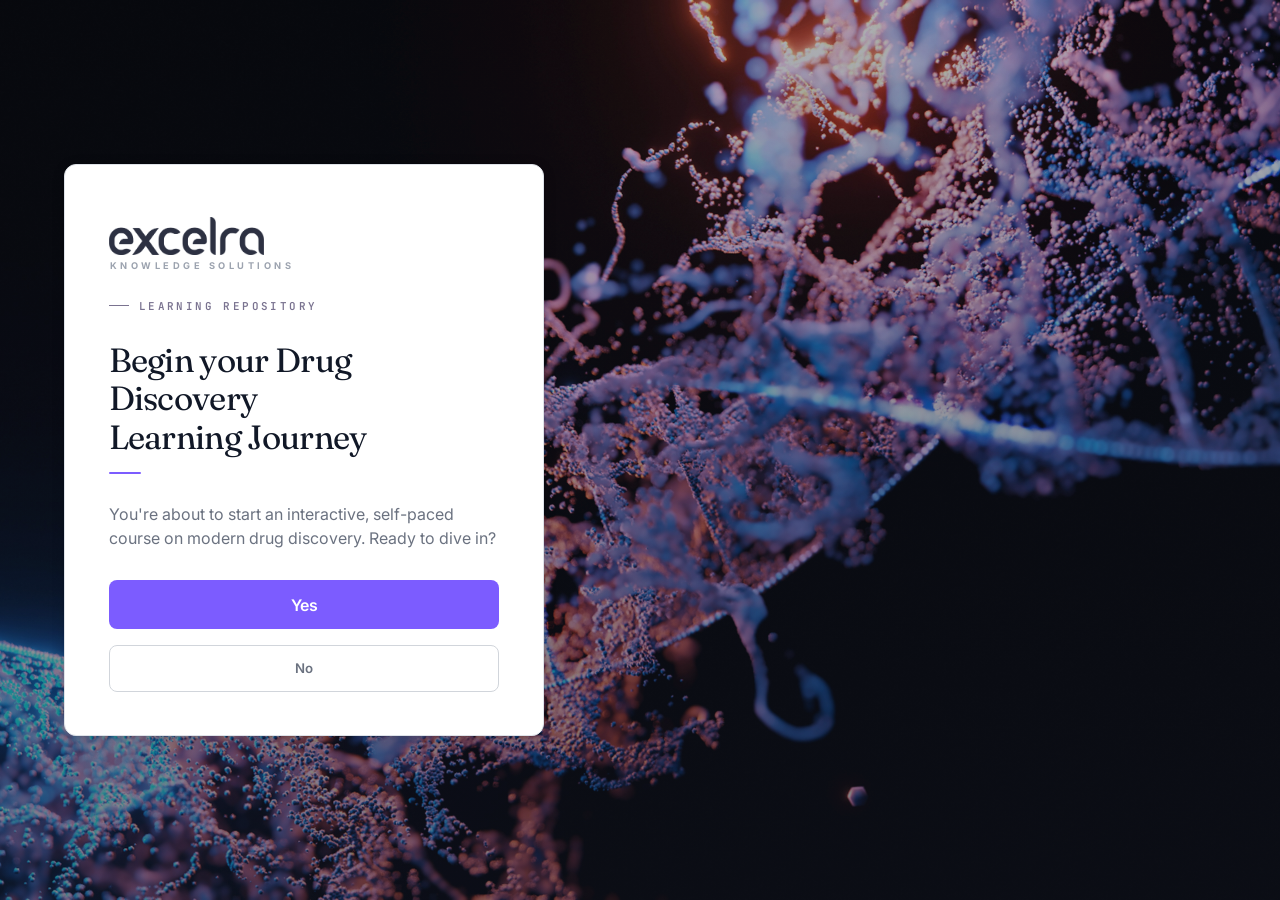
==== commit dcafaccd: "Add files via upload" ====
--- a/index.html
+++ b/index.html
@@ -2,7 +2,14 @@
 <html lang="en">
 <head>
     <meta charset="UTF-8">
-    <meta name="viewport" content="width=device-width, initial-scale=1.0">
+    <meta name="viewport" content="width=device-width, initial-scale=1.0, viewport-fit=cover">
+    <!-- Consistent zoom across laptops: viewport-fit=cover handles notches/
+         rounded corners on modern laptops; the explicit width=device-width
+         prevents the browser from applying its own auto-zoom on small
+         laptop screens (common on 1366×768 displays with 125% Windows
+         scaling). The page itself uses rem-based sizing and responsive
+         breakpoints so it renders identically regardless of the laptop's
+         DPI scaling setting. -->
     <!-- Belt-and-suspenders alongside the Cache-Control headers in
          render.yaml: some intermediate caches/proxies pay attention to
          these, even though the real HTTP header is what regular browsers
@@ -160,6 +167,19 @@
             font-family: 'Inter', 'Segoe UI', Tahoma, Geneva, Verdana, sans-serif;
         }
 
+        html {
+            /* Consistent root font-size across laptops — prevents the page
+               from rendering extra-zoomed-in on small laptop screens
+               (1366×768) or extra-zoomed-out on 4K displays. Browsers
+               default to 16px, but some laptops with high-DPI scaling
+               can shift this; pinning it ensures rem-based sizing stays
+               identical across machines. */
+            font-size: 16px;
+            -webkit-text-size-adjust: 100%;
+            -ms-text-size-adjust: 100%;
+            text-size-adjust: 100%;
+        }
+
         body {
             background: var(--bg);
             min-height: 100vh;
@@ -168,6 +188,24 @@
             overflow-x: hidden;
             color: var(--ink);
             transition: background 0.4s ease, color 0.3s ease;
+            /* Prevent the page from being scaled by browser pinch-zoom on
+               trackpads — keeps the layout stable on laptop touchpads. */
+            touch-action: pan-x pan-y;
+        }
+
+        /* Small-laptop (1366×768) tuning: slightly tighter padding so the
+           layout fits without feeling cramped or triggering horizontal
+           scroll. This is the most common laptop resolution where users
+           report the UI feeling "zoomed in". */
+        @media (max-width: 1400px) and (min-width: 1024px) {
+            .container { padding: 0.6rem 1.5rem 1.5rem !important; gap: 1.2rem !important; }
+            .sidebar { padding: 1.2rem 1.4rem !important; }
+            header { padding: 0.7rem 1.5rem !important; }
+        }
+        @media (max-width: 1200px) and (min-width: 1024px) {
+            .container { padding: 0.5rem 1.2rem 1.2rem !important; gap: 1rem !important; }
+            .sidebar { padding: 1rem 1.2rem !important; }
+            header { padding: 0.6rem 1.2rem !important; }
         }
 
         /* ========== PERMANENT MAIN-UI BACKGROUND / COURSE RELAXER ========== */
@@ -208,6 +246,27 @@
         .relaxer-btn.active {
             background: rgba(124,92,255,0.4);
             border-color: rgba(124,92,255,0.7);
+        }
+
+        /* About Excelra button — uses tokens so it flips cleanly in dark mode */
+        .about-excelra-btn {
+            background: var(--brand-soft);
+            border: 1.5px solid var(--brand-line);
+            color: var(--ink);
+            border-radius: 6px;
+            padding: 0.3rem 0.7rem;
+            font-size: 0.72rem;
+            font-weight: 600;
+            cursor: pointer;
+            letter-spacing: 0.3px;
+            transition: all 0.2s;
+            white-space: nowrap;
+        }
+        .about-excelra-btn:hover {
+            background: var(--surface-3);
+            border-color: var(--brand-pink);
+            transform: translateY(-1px);
+            box-shadow: 0 4px 12px rgba(124,92,255,0.25);
         }
 
         /* ========== THEME SWITCH ========== */
@@ -333,6 +392,70 @@
         body.theme-dark .nav-btn:hover { background: var(--surface-3) !important; }
         body.theme-dark .logo-text, body.theme-dark .logo-text span { color: var(--ink) !important; }
 
+        /* ── DARK-MODE FIXES: Sidebar, lesson chips, module nav, module-purpose ──
+           These legacy components had hard-coded light-theme colours that became
+           invisible in dark mode. They now flip cleanly using the same surface/ink
+           token system as the rest of the UI. Brand purple stays identical. */
+        body.theme-dark .sidebar { background: var(--surface) !important; box-shadow: var(--shadow) !important; }
+        body.theme-dark .module-nav-back { color: var(--ink-soft) !important; border-color: var(--hairline-strong) !important; background: var(--surface-2) !important; }
+        body.theme-dark .module-nav-back:hover { background: var(--surface-3) !important; color: var(--ink) !important; }
+        body.theme-dark .module-nav-eyebrow { color: var(--brand-pink) !important; }
+        body.theme-dark .module-nav-heading h2 { color: var(--ink) !important; }
+        body.theme-dark .lesson-item { background: var(--surface-2) !important; border-color: var(--hairline) !important; color: var(--ink-soft) !important; }
+        body.theme-dark .lesson-item .lesson-title { color: var(--ink-soft) !important; }
+        body.theme-dark .lesson-item .lesson-duration { color: var(--ink-muted) !important; }
+        body.theme-dark .lesson-item:hover { background: var(--surface-3) !important; border-color: var(--hairline-strong) !important; }
+        body.theme-dark .lesson-item:hover .lesson-title { color: var(--ink) !important; }
+        body.theme-dark .lesson-item.active { background: linear-gradient(120deg, var(--primary) 0%, var(--secondary) 100%) !important; color: #fff !important; border-color: transparent !important; }
+        body.theme-dark .lesson-item.active .lesson-title,
+        body.theme-dark .lesson-item.active .lesson-duration { color: #fff !important; }
+        body.theme-dark .lesson-item.completed { background: rgba(22,163,74,0.18) !important; border-color: rgba(22,163,74,0.45) !important; color: #4ade80 !important; }
+        body.theme-dark .lesson-item.completed .lesson-title,
+        body.theme-dark .lesson-item.completed .lesson-duration { color: #4ade80 !important; }
+        body.theme-dark .lesson-icon { background: var(--surface-3) !important; color: var(--ink-muted) !important; }
+        body.theme-dark .lesson-item.completed .lesson-icon { background: var(--success) !important; color: #fff !important; }
+        body.theme-dark .lesson-item.active .lesson-icon { background: rgba(255,255,255,0.22) !important; color: #fff !important; }
+
+        /* "Why this activity?" panel — text colours flip cleanly */
+        body.theme-dark .module-purpose { background: linear-gradient(135deg, rgba(124,92,255,0.18), rgba(199,125,255,0.20)) !important; border-color: var(--brand-line) !important; }
+        body.theme-dark .module-purpose-toggle { color: #a78bff !important; }
+        body.theme-dark .module-purpose-body { color: var(--ink-soft) !important; }
+
+        /* About Excelra button — fix the inline-styled button so it stays readable in dark mode */
+        body.theme-dark .about-excelra-btn { background: var(--brand-soft) !important; border-color: var(--brand-line) !important; color: var(--ink) !important; }
+        body.theme-dark .about-excelra-btn:hover { background: var(--surface-3) !important; border-color: var(--brand-pink) !important; }
+
+        /* About Excelra page — flip every hard-coded inline colour inside the page */
+        body.theme-dark .about-page * { color: revert-layer; }
+        body.theme-dark .about-page p,
+        body.theme-dark .about-page li,
+        body.theme-dark .about-page span,
+        body.theme-dark .about-page div { color: var(--ink-soft); }
+        body.theme-dark .about-page h1,
+        body.theme-dark .about-page h2,
+        body.theme-dark .about-page h3,
+        body.theme-dark .about-page h4 { color: var(--ink) !important; }
+        body.theme-dark .about-page .about-hero-eyebrow,
+        body.theme-dark .about-page .about-section-eyebrow { color: var(--brand-pink) !important; }
+        body.theme-dark .about-page .about-hero-title { color: var(--ink) !important; }
+        body.theme-dark .about-page .about-hero-sub { color: var(--ink-soft) !important; }
+        body.theme-dark .about-page .about-stat-card,
+        body.theme-dark .about-page .about-card,
+        body.theme-dark .about-page .about-pill-card,
+        body.theme-dark .about-page .about-offer-card { background: var(--surface-2) !important; border-color: var(--hairline-strong) !important; color: var(--ink-soft) !important; box-shadow: 0 4px 18px rgba(0,0,0,0.30) !important; }
+        body.theme-dark .about-page .about-stat-label { color: var(--ink-muted) !important; }
+        body.theme-dark .about-page .about-stat-value { color: var(--ink) !important; }
+        body.theme-dark .about-page .about-tag-pill { background: var(--surface-3) !important; color: var(--ink-soft) !important; border-color: var(--hairline-strong) !important; }
+        body.theme-dark .about-page .about-cta-btn { background: linear-gradient(135deg, var(--primary), var(--secondary)) !important; color: #fff !important; }
+        body.theme-dark .about-page .about-quote { background: var(--surface-2) !important; border-color: var(--brand-line) !important; color: var(--ink) !important; }
+        body.theme-dark .about-page .about-quote-attr { color: var(--ink-muted) !important; }
+        body.theme-dark .about-page .about-presence-pill { background: var(--surface-3) !important; color: var(--ink-soft) !important; border-color: var(--hairline-strong) !important; }
+        body.theme-dark .about-page .about-product-card { background: var(--surface-2) !important; border-color: var(--hairline-strong) !important; }
+        body.theme-dark .about-page .about-product-name { color: var(--ink) !important; }
+        body.theme-dark .about-page .about-product-desc { color: var(--ink-muted) !important; }
+        body.theme-dark .about-page .about-section-title { color: var(--ink) !important; }
+        body.theme-dark .about-page .about-section-body { color: var(--ink-soft) !important; }
+
         /* ========== END THEME SWITCH ========== */
 
         /* Sidebar + main content pop out/in like iOS home-screen icons.
@@ -2331,6 +2454,18 @@
             border-bottom: 1px solid var(--hairline);
         }
         .about-page-logo { height: 34px; width: auto; display: block; }
+        .about-topbar-eyebrow {
+            font-family: var(--font-mono);
+            font-size: 0.72rem; font-weight: 700;
+            letter-spacing: 3px; text-transform: uppercase;
+            color: var(--ink-muted);
+            display: block;
+        }
+        .about-topbar-sub {
+            font-size: 0.88rem;
+            color: var(--ink-soft);
+            display: block;
+        }
         .about-page-close {
             background: linear-gradient(135deg,var(--primary),var(--secondary)); color: white; border: none; border-radius: 8px;
             padding: 0.65rem 1.4rem; font-weight: 700; font-size: 0.85rem; cursor: pointer;
@@ -2373,32 +2508,45 @@
             padding: 0.4rem 0.9rem; border-radius: 20px;
             background: var(--brand-soft); border: 1px solid var(--brand-line); color: var(--primary);
         }
-        /* DNA double helix — animated, whitish-light-purple. The two strands
-           twist via a 3D rotation; rungs connect base pairs. Pure SVG+CSS. */
+        /* DNA double helix — STATIC, elegant, premium. The two strands
+           remain still but the whole graphic gets a subtle lift + glow
+           when hovered, signaling interactivity without feeling busy. */
         .dna-wrap {
-            width: 100%; max-width: 360px; margin: 0 auto;
+            width: 100%; max-width: 380px; margin: 0 auto;
             aspect-ratio: 1 / 1.05;
             position: relative;
             display: flex; align-items: center; justify-content: center;
-        }
+            transition: transform 0.6s cubic-bezier(.22,1,.36,1), filter 0.6s ease;
+        }
+        .dna-wrap::before {
+            content: '';
+            position: absolute; inset: -10%;
+            background: radial-gradient(circle at 50% 50%, rgba(124,92,255,0.18), transparent 60%);
+            border-radius: 50%;
+            z-index: -1;
+            transition: opacity 0.5s ease;
+            opacity: 0.6;
+        }
+        .dna-wrap:hover { transform: translateY(-6px) scale(1.02); filter: drop-shadow(0 18px 32px rgba(124,92,255,0.28)); }
+        .dna-wrap:hover::before { opacity: 1; }
         .dna-svg { width: 100%; height: 100%; overflow: visible; }
         .dna-strand-a, .dna-strand-b {
-            fill: none; stroke-width: 5; stroke-linecap: round;
+            fill: none; stroke-width: 5.5; stroke-linecap: round;
         }
         .dna-strand-a { stroke: url(#dnaGradA); }
         .dna-strand-b { stroke: url(#dnaGradB); }
-        .dna-rung { stroke: rgba(124,92,255,0.45); stroke-width: 2.4; stroke-linecap: round; }
-        .dna-node { fill: #fff; stroke: var(--primary); stroke-width: 2; }
+        .dna-rung { stroke: rgba(124,92,255,0.50); stroke-width: 2.4; stroke-linecap: round; transition: stroke 0.4s ease; }
+        .dna-node { fill: #fff; stroke: var(--primary); stroke-width: 2; transition: transform 0.4s ease, fill 0.4s ease; transform-origin: center; transform-box: fill-box; }
         .dna-node.alt { fill: #f0e6ff; stroke: var(--brand-pink); }
-        /* Slow twist: rotate the whole helix group around its vertical axis. */
-        .dna-helix { transform-origin: 50% 50%; animation: dnaTwist 9s linear infinite; }
-        @keyframes dnaTwist { from { transform: rotateY(0deg); } to { transform: rotateY(360deg); } }
-        /* Floating particles around the helix for life. */
-        .dna-particle { fill: var(--brand-pink); opacity: 0.5; }
-        .dna-particle.p1 { animation: dnaFloat 6s ease-in-out infinite; }
-        .dna-particle.p2 { animation: dnaFloat 7.5s ease-in-out infinite 0.6s; }
-        .dna-particle.p3 { animation: dnaFloat 5.5s ease-in-out infinite 1.2s; }
-        @keyframes dnaFloat { 0%,100% { transform: translateY(0); opacity: 0.35; } 50% { transform: translateY(-14px); opacity: 0.7; } }
+        .dna-wrap:hover .dna-node { transform: scale(1.18); }
+        .dna-wrap:hover .dna-rung { stroke: rgba(199,125,255,0.65); }
+        /* Subtle, slow background glow drift — barely perceptible, keeps the
+           graphic feeling alive without the distracting 3D twist. */
+        @keyframes dnaGlowPulse {
+            0%, 100% { opacity: 0.5; transform: scale(1); }
+            50%      { opacity: 0.8; transform: scale(1.04); }
+        }
+        .dna-bg-glow { animation: dnaGlowPulse 7s ease-in-out infinite; transform-origin: center; transform-box: fill-box; }
         @media (max-width: 820px) {
             .about-hero { grid-template-columns: 1fr; gap: 2rem; padding: 3rem 6vw 2.5rem; text-align: center; }
             .about-hero-lede { margin: 0 auto; }
@@ -2425,6 +2573,339 @@
         .about-text {
             max-width: 820px;
             margin: 0 auto;
+        }
+
+        /* ── Restructured About Excelra page — class-based styling ──
+           Replaces the previous inline-styled cards so the page reads
+           cleanly in BOTH themes and supports hover lifts + accents. */
+        .about-page .about-hero-eyebrow,
+        .about-page .about-section-eyebrow {
+            display: inline-flex; align-items: center; gap: 0.6rem;
+            font-family: var(--font-mono);
+            font-size: 0.72rem; font-weight: 700; letter-spacing: 3px; text-transform: uppercase;
+            color: var(--primary); margin-bottom: 1rem;
+        }
+        .about-page .about-hero-eyebrow::before,
+        .about-page .about-section-eyebrow::before {
+            content: ''; width: 26px; height: 2px;
+            background: linear-gradient(90deg, var(--primary), var(--brand-pink));
+            border-radius: 2px;
+        }
+        .about-page .about-hero-title {
+            font-family: var(--font-display);
+            font-weight: 300;
+            font-size: clamp(2.2rem, 5vw, 3.4rem);
+            line-height: 1.05;
+            letter-spacing: -0.02em;
+            margin: 0.5rem 0 1.2rem;
+            color: var(--ink);
+            background: linear-gradient(120deg, #7c3aed 0%, #c77dff 55%, #f0a6ff 100%);
+            -webkit-background-clip: text; background-clip: text;
+            -webkit-text-fill-color: transparent;
+        }
+        .about-page .about-hero-sub {
+            font-size: 1.12rem; line-height: 1.65;
+            color: var(--ink-soft); max-width: 540px;
+            margin-bottom: 1.4rem;
+        }
+        .about-page .about-section-title {
+            font-family: var(--font-display);
+            font-size: clamp(1.6rem, 3vw, 2.2rem);
+            font-weight: 500;
+            color: var(--ink);
+            margin: 0 0 0.8rem;
+            letter-spacing: -0.01em;
+        }
+        .about-page .about-section-body {
+            font-size: 1rem; line-height: 1.7;
+            color: var(--ink-soft);
+            margin-bottom: 1.5rem;
+        }
+        .about-page .about-quote {
+            background: var(--surface-2);
+            border-left: 3px solid var(--primary);
+            border-radius: 0 12px 12px 0;
+            padding: 1.3rem 1.6rem;
+            margin-bottom: 2rem;
+            font-family: var(--font-display);
+            font-style: italic;
+            font-weight: 500;
+            font-size: 1.3rem;
+            color: var(--ink);
+            line-height: 1.55;
+            box-shadow: 0 4px 16px rgba(124,92,255,0.08);
+            transition: transform 0.3s ease, box-shadow 0.3s ease;
+        }
+        .about-page .about-quote:hover {
+            transform: translateX(4px);
+            box-shadow: 0 8px 24px rgba(124,92,255,0.16);
+        }
+        .about-page .about-quote-attr {
+            display: block;
+            margin-top: 0.6rem;
+            font-family: var(--font-mono);
+            font-size: 0.75rem; font-weight: 600;
+            letter-spacing: 1.5px; text-transform: uppercase;
+            color: var(--ink-muted);
+        }
+        .about-page .about-stats-grid {
+            display: grid;
+            grid-template-columns: repeat(auto-fit, minmax(180px, 1fr));
+            gap: 1rem;
+            margin-bottom: 2rem;
+        }
+        .about-page .about-stat-card {
+            background: var(--surface-2);
+            border: 1px solid var(--hairline);
+            border-radius: 12px;
+            padding: 1.1rem 1.2rem;
+            transition: transform 0.3s cubic-bezier(.22,1,.36,1), box-shadow 0.3s ease, border-color 0.3s ease;
+            position: relative;
+            overflow: hidden;
+        }
+        .about-page .about-stat-card::before {
+            content: '';
+            position: absolute; top: 0; left: 0; right: 0; height: 3px;
+            background: linear-gradient(90deg, var(--primary), var(--brand-pink));
+            transform: scaleX(0);
+            transform-origin: left;
+            transition: transform 0.4s cubic-bezier(.22,1,.36,1);
+        }
+        .about-page .about-stat-card:hover {
+            transform: translateY(-4px);
+            box-shadow: 0 12px 28px rgba(124,92,255,0.16);
+            border-color: var(--brand-line);
+        }
+        .about-page .about-stat-card:hover::before { transform: scaleX(1); }
+        .about-page .about-stat-label {
+            font-family: var(--font-mono);
+            font-size: 0.72rem; font-weight: 700;
+            text-transform: uppercase; letter-spacing: 1.2px;
+            color: var(--ink-muted);
+            margin-bottom: 0.4rem;
+        }
+        .about-page .about-stat-value {
+            font-family: var(--font-display);
+            font-size: 1.4rem; font-weight: 600;
+            color: var(--ink);
+            line-height: 1.2;
+        }
+        .about-page .about-stat-sub {
+            font-size: 0.85rem;
+            color: var(--ink-muted);
+            margin-top: 4px;
+        }
+        .about-page .about-subsection-title {
+            font-size: 0.85rem; font-weight: 800;
+            text-transform: uppercase; letter-spacing: 1.5px;
+            color: var(--ink);
+            margin-bottom: 0.9rem;
+            display: flex; align-items: center; gap: 0.5rem;
+        }
+        .about-page .about-subsection-title::before {
+            content: ''; width: 8px; height: 8px;
+            background: linear-gradient(135deg, var(--primary), var(--brand-pink));
+            border-radius: 2px;
+            transform: rotate(45deg);
+        }
+        .about-page .about-products-grid {
+            display: grid;
+            grid-template-columns: 1fr;
+            gap: 0.8rem;
+            margin-bottom: 2rem;
+        }
+        .about-page .about-product-card {
+            display: flex; gap: 1rem;
+            padding: 1.1rem 1.2rem;
+            background: var(--surface-2);
+            border: 1px solid var(--hairline);
+            border-radius: 12px;
+            align-items: flex-start;
+            transition: transform 0.3s cubic-bezier(.22,1,.36,1), box-shadow 0.3s ease, border-color 0.3s ease;
+            position: relative;
+            overflow: hidden;
+        }
+        .about-page .about-product-card::after {
+            content: '';
+            position: absolute; left: 0; top: 0; bottom: 0; width: 3px;
+            background: linear-gradient(180deg, var(--primary), var(--brand-pink));
+            transform: scaleY(0);
+            transform-origin: top;
+            transition: transform 0.4s cubic-bezier(.22,1,.36,1);
+        }
+        .about-page .about-product-card:hover {
+            transform: translateX(4px);
+            box-shadow: 0 8px 22px rgba(124,92,255,0.14);
+            border-color: var(--brand-line);
+        }
+        .about-page .about-product-card:hover::after { transform: scaleY(1); }
+        .about-page .about-product-badge {
+            width: 44px; height: 44px; min-width: 44px;
+            border-radius: 10px;
+            display: flex; align-items: center; justify-content: center;
+            color: #fff; font-weight: 800; font-size: 0.95rem;
+            flex-shrink: 0;
+            box-shadow: 0 4px 12px rgba(124,92,255,0.25);
+        }
+        .about-page .about-product-badge.gs { background: linear-gradient(135deg, #7c5cff, #c77dff); }
+        .about-page .about-product-badge.gb { background: linear-gradient(135deg, #16a34a, #0d9488); }
+        .about-page .about-product-badge.ct { background: linear-gradient(135deg, #f97316, #dc2626); }
+        .about-page .about-product-name {
+            font-family: var(--font-display);
+            font-weight: 600; font-size: 1.1rem;
+            color: var(--ink);
+            margin-bottom: 4px;
+        }
+        .about-page .about-product-desc {
+            font-size: 0.9rem; line-height: 1.55;
+            color: var(--ink-muted);
+        }
+        .about-page .about-offer-grid {
+            display: grid;
+            grid-template-columns: repeat(auto-fit, minmax(220px, 1fr));
+            gap: 0.7rem;
+            margin-bottom: 2rem;
+        }
+        .about-page .about-offer-card {
+            padding: 0.85rem 1.05rem;
+            background: var(--surface-2);
+            border: 1px solid var(--hairline);
+            border-radius: 10px;
+            font-size: 0.92rem; font-weight: 600;
+            color: var(--ink);
+            transition: transform 0.3s cubic-bezier(.22,1,.36,1), background 0.3s ease, border-color 0.3s ease;
+            position: relative;
+            padding-left: 2.4rem;
+        }
+        .about-page .about-offer-card::before {
+            content: '';
+            position: absolute; left: 0.9rem; top: 50%; transform: translateY(-50%);
+            width: 10px; height: 10px;
+            background: linear-gradient(135deg, var(--primary), var(--brand-pink));
+            border-radius: 50%;
+            box-shadow: 0 0 0 4px var(--brand-soft);
+            transition: transform 0.3s ease;
+        }
+        .about-page .about-offer-card:hover {
+            transform: translateY(-2px);
+            background: var(--surface-3);
+            border-color: var(--brand-line);
+            box-shadow: 0 6px 16px rgba(124,92,255,0.12);
+        }
+        .about-page .about-offer-card:hover::before { transform: translateY(-50%) scale(1.25); }
+        .about-page .about-presence-row {
+            display: flex; gap: 0.6rem; flex-wrap: wrap;
+            margin-bottom: 2rem;
+        }
+        .about-page .about-presence-pill {
+            padding: 0.5rem 1rem;
+            background: var(--surface-3);
+            color: var(--ink);
+            border-radius: 24px;
+            font-size: 0.88rem; font-weight: 700;
+            border: 1px solid var(--hairline-strong);
+            transition: transform 0.3s cubic-bezier(.22,1,.36,1), box-shadow 0.3s ease, background 0.3s ease;
+            display: inline-flex; align-items: center; gap: 0.45rem;
+        }
+        .about-page .about-presence-pill::before {
+            content: '';
+            width: 6px; height: 6px;
+            border-radius: 50%;
+            background: var(--success);
+            box-shadow: 0 0 0 3px rgba(22,163,74,0.18);
+        }
+        .about-page .about-presence-pill:hover {
+            transform: translateY(-2px);
+            box-shadow: 0 8px 18px rgba(124,92,255,0.18);
+            background: linear-gradient(135deg, var(--primary), var(--secondary));
+            color: #fff;
+            border-color: transparent;
+        }
+        .about-page .about-presence-pill:hover::before {
+            background: #fff;
+            box-shadow: 0 0 0 3px rgba(255,255,255,0.25);
+        }
+        .about-page .about-pill-card {
+            background: var(--surface-2);
+            border: 1px solid var(--hairline);
+            border-radius: 14px;
+            padding: 1.4rem 1.5rem;
+            margin-bottom: 2rem;
+            transition: transform 0.3s ease, box-shadow 0.3s ease, border-color 0.3s ease;
+        }
+        .about-page .about-pill-card:hover {
+            transform: translateY(-3px);
+            box-shadow: 0 12px 28px rgba(124,92,255,0.14);
+            border-color: var(--brand-line);
+        }
+        .about-page .about-cta-row {
+            display: flex; gap: 0.8rem; flex-wrap: wrap; align-items: center;
+            margin-top: 1.5rem;
+        }
+        .about-page .about-cta-btn {
+            display: inline-flex; align-items: center; gap: 0.55rem;
+            padding: 0.85rem 1.85rem;
+            background: linear-gradient(135deg, var(--primary), var(--secondary));
+            color: #fff;
+            border-radius: 10px;
+            font-weight: 700; font-size: 1rem;
+            text-decoration: none;
+            border: none;
+            cursor: pointer;
+            transition: transform 0.3s cubic-bezier(.22,1,.36,1), box-shadow 0.3s ease;
+            box-shadow: 0 6px 18px rgba(124,92,255,0.32);
+        }
+        .about-page .about-cta-btn:hover {
+            transform: translateY(-3px);
+            box-shadow: 0 12px 28px rgba(124,92,255,0.45);
+        }
+        .about-page .about-cta-btn svg { width: 16px; height: 16px; }
+        .about-page .about-cta-secondary {
+            display: inline-flex; align-items: center; gap: 0.45rem;
+            padding: 0.85rem 1.4rem;
+            background: transparent;
+            color: var(--ink-soft);
+            border: 1px solid var(--hairline-strong);
+            border-radius: 10px;
+            font-weight: 600; font-size: 0.95rem;
+            text-decoration: none;
+            cursor: pointer;
+            transition: all 0.3s ease;
+        }
+        .about-page .about-cta-secondary:hover {
+            border-color: var(--brand-line);
+            color: var(--ink);
+            background: var(--brand-soft);
+        }
+        .about-page .about-metric-row {
+            display: grid;
+            grid-template-columns: repeat(auto-fit, minmax(160px, 1fr));
+            gap: 1rem;
+            margin: 1.5rem 0 2rem;
+            padding: 1.5rem;
+            background: linear-gradient(135deg, var(--brand-soft), rgba(199,125,255,0.08));
+            border: 1px solid var(--brand-line);
+            border-radius: 14px;
+        }
+        .about-page .about-metric-item {
+            text-align: center;
+            padding: 0.4rem 0.6rem;
+        }
+        .about-page .about-metric-value {
+            font-family: var(--font-display);
+            font-size: 1.75rem;
+            font-weight: 600;
+            background: linear-gradient(120deg, var(--primary), var(--brand-pink));
+            -webkit-background-clip: text; background-clip: text;
+            -webkit-text-fill-color: transparent;
+            line-height: 1;
+        }
+        .about-page .about-metric-label {
+            font-family: var(--font-mono);
+            font-size: 0.7rem; font-weight: 700;
+            text-transform: uppercase; letter-spacing: 1px;
+            color: var(--ink-muted);
+            margin-top: 0.4rem;
         }
 
         @media (max-width: 900px) {
@@ -2872,13 +3353,7 @@
                 </button>
                 <div class="voice-keywords-popover" id="voiceKeywordsPopover" role="tooltip" aria-hidden="true"></div>
             </div>
-            <button onclick="showAboutExcelra()" title="About Excelra"
-                style="background:rgba(0,0,0,0.05);border:1.5px solid rgba(0,0,0,0.15);
-                       color:#3a4150;border-radius:6px;padding:0.3rem 0.7rem;
-                       font-size:0.72rem;font-weight:600;cursor:pointer;
-                       letter-spacing:0.3px;transition:all 0.2s;white-space:nowrap;"
-                onmouseover="this.style.background='rgba(0,0,0,0.09)'"
-                onmouseout="this.style.background='rgba(0,0,0,0.05)'">
+            <button class="about-excelra-btn" onclick="showAboutExcelra()" title="About Excelra">
                 About Excelra
             </button>
             <div class="user-avatar" onclick="toggleUserMenu()" id="userAvatar">G</div>
@@ -3012,19 +3487,19 @@
             <div style="display:flex;align-items:center;gap:0.9rem;">
                 <img src="Logo.png" alt="Excelra" class="excelra-logo about-page-logo">
                 <div>
-                    <span style="font-size:0.782rem;font-weight:700;letter-spacing:3px;text-transform:uppercase;color:#9ca3af;display:block;">Knowledge Solutions</span>
-                    <span style="font-size:0.897rem;color:#9ca3af;">Life Sciences Data &amp; AI Company</span>
+                    <span class="about-topbar-eyebrow">Knowledge Solutions</span>
+                    <span class="about-topbar-sub">Life Sciences Data &amp; AI Company</span>
                 </div>
             </div>
             <button class="about-page-close" onclick="closeAboutExcelra()">← Back to Course</button>
         </div>
 
-        <!-- ── Hero: animated DNA double helix + Excelra tagline ── -->
+        <!-- ── Hero: STATIC DNA double helix + Excelra tagline ── -->
         <section class="about-hero">
             <div class="about-hero-text">
-                <div class="about-eyebrow">Where Data Means More</div>
+                <div class="about-hero-eyebrow">Where Data Means More</div>
                 <h1 class="about-hero-title">Life sciences data,<br><em>beautifully unlocked.</em></h1>
-                <p class="about-hero-lede">Excelra transforms complex scientific data into actionable insight — accelerating drug discovery from early targets to regulatory submission. This course is built on that same belief: that the right data, well-structured, moves medicine forward.</p>
+                <p class="about-hero-sub">Excelra transforms complex scientific data into actionable insight — accelerating drug discovery from early targets to regulatory submission. This course is built on that same belief: that the right data, well-structured, moves medicine forward.</p>
                 <div class="about-hero-pills">
                     <span class="about-hero-pill">Founded 2001</span>
                     <span class="about-hero-pill">1,000+ Scientists</span>
@@ -3032,9 +3507,10 @@
                 </div>
             </div>
             <div class="dna-wrap" aria-hidden="true">
-                <!-- DNA double helix, drawn so the two strands sine-wave across
-                     the vertical, with base-pair rungs + nodes between them.
-                     The whole group slowly twists around its vertical axis. -->
+                <!-- DNA double helix — STATIC. The two strands remain fixed
+                     but the entire graphic lifts and glows on hover, and the
+                     base-pair nodes pulse outward subtly. No 3D twist, no
+                     floating particles — cleaner, more premium. -->
                 <svg class="dna-svg" viewBox="0 0 200 220" xmlns="http://www.w3.org/2000/svg">
                     <defs>
                         <linearGradient id="dnaGradA" x1="0" y1="0" x2="0" y2="1">
@@ -3050,29 +3526,19 @@
                             <stop offset="100%" stop-color="rgba(199,125,255,0)"/>
                         </radialGradient>
                     </defs>
-                    <circle cx="100" cy="110" r="95" fill="url(#dnaBgGlow)"/>
-                    <!-- floating particles -->
-                    <circle class="dna-particle p1" cx="40"  cy="40"  r="3.5"/>
-                    <circle class="dna-particle p2" cx="165" cy="60"  r="2.8"/>
-                    <circle class="dna-particle p3" cx="155" cy="180" r="3.2"/>
-                    <circle class="dna-particle p2" cx="35"  cy="170" r="2.6"/>
+                    <circle class="dna-bg-glow" cx="100" cy="110" r="95" fill="url(#dnaBgGlow)"/>
                     <g class="dna-helix">
-                        <!-- The two strands are sine paths across y=10..210,
-                             phase-offset by half a period so they braid. -->
                         <path class="dna-strand-a" d="M100 10 C60 35, 60 60, 100 85 C140 110, 140 135, 100 160 C60 185, 60 210, 100 210"/>
                         <path class="dna-strand-b" d="M100 10 C140 35, 140 60, 100 85 C60 110, 60 135, 100 160 C140 185, 140 210, 100 210"/>
-                        <!-- base-pair rungs at the braid crossing points -->
                         <line class="dna-rung" x1="78"  y1="28"  x2="122" y2="28"/>
                         <line class="dna-rung" x1="70"  y1="48"  x2="130" y2="48"/>
                         <line class="dna-rung" x1="78"  y1="68"  x2="122" y2="68"/>
-                        <line class="dna-rung" x1="100" y1="85"  x2="100" y2="85"/>
                         <line class="dna-rung" x1="78"  y1="102" x2="122" y2="102"/>
                         <line class="dna-rung" x1="70"  y1="122" x2="130" y2="122"/>
                         <line class="dna-rung" x1="78"  y1="142" x2="122" y2="142"/>
                         <line class="dna-rung" x1="78"  y1="160" x2="122" y2="160"/>
                         <line class="dna-rung" x1="70"  y1="180" x2="130" y2="180"/>
                         <line class="dna-rung" x1="78"  y1="200" x2="122" y2="200"/>
-                        <!-- nodes (base pairs) -->
                         <circle class="dna-node"      cx="78"  cy="28"  r="4.2"/>
                         <circle class="dna-node alt"  cx="122" cy="28"  r="4.2"/>
                         <circle class="dna-node alt"  cx="70"  cy="48"  r="4.2"/>
@@ -3096,132 +3562,137 @@
             </div>
         </section>
 
-        <!-- Section 1: company overview -->
+        <!-- Section 1: Company Overview — restructured with class-based styling -->
         <section class="about-section reverse">
             <div class="about-text">
-
-                <div class="about-eyebrow">About Us</div>
-
-                <!-- Tagline -->
-                <div style="margin-bottom:2.25rem;">
-                    <p style="font-family:'Fraunces',serif; font-style:italic; font-weight:500; font-size:1.65rem; color:#1e2d4a; line-height:1.55; margin:0; padding-left:1.5rem; border-left:3px solid var(--primary);">
-                        "We speak life science data and help you unlock its potential. Where data means more."
-                    </p>
-                </div>
-
-                <!-- Overview grid -->
-                <div style="display:grid;grid-template-columns:1fr 1fr;gap:0.85rem;margin-bottom:1.5rem;">
-                    <div style="background:#f9fafb;border:1px solid #e5e7eb;border-radius:9px;padding:1rem;">
-                        <div style="font-size:0.782rem;font-weight:700;text-transform:uppercase;letter-spacing:1px;color:#6b7280;margin-bottom:0.4rem;">Founded</div>
-                        <div style="font-size:1.15rem;font-weight:700;color:#1e2d4a;">2001</div>
-                        <div style="font-size:0.897rem;color:#6b7280;margin-top:2px;">Originally as GVK Informatics</div>
+                <div class="about-section-eyebrow">About Us</div>
+                <h2 class="about-section-title">Two decades of turning data into discovery.</h2>
+
+                <blockquote class="about-quote">
+                    "We speak life science data and help you unlock its potential. Where data means more."
+                    <span class="about-quote-attr">— Excelra</span>
+                </blockquote>
+
+                <div class="about-stats-grid">
+                    <div class="about-stat-card">
+                        <div class="about-stat-label">Founded</div>
+                        <div class="about-stat-value">2001</div>
+                        <div class="about-stat-sub">Originally as GVK Informatics</div>
                     </div>
-                    <div style="background:#f9fafb;border:1px solid #e5e7eb;border-radius:9px;padding:1rem;">
-                        <div style="font-size:0.782rem;font-weight:700;text-transform:uppercase;letter-spacing:1px;color:#6b7280;margin-bottom:0.4rem;">Headquarters</div>
-                        <div style="font-size:1.15rem;font-weight:700;color:#1e2d4a;">Hyderabad, India</div>
-                        <div style="font-size:0.897rem;color:#6b7280;margin-top:2px;">IDA Nacharam, Telangana</div>
+                    <div class="about-stat-card">
+                        <div class="about-stat-label">Headquarters</div>
+                        <div class="about-stat-value">Hyderabad, India</div>
+                        <div class="about-stat-sub">IDA Nacharam, Telangana</div>
                     </div>
-                    <div style="background:#f9fafb;border:1px solid #e5e7eb;border-radius:9px;padding:1rem;">
-                        <div style="font-size:0.782rem;font-weight:700;text-transform:uppercase;letter-spacing:1px;color:#6b7280;margin-bottom:0.4rem;">Team Size</div>
-                        <div style="font-size:1.15rem;font-weight:700;color:#1e2d4a;">1,000+ Scientists</div>
-                        <div style="font-size:0.897rem;color:#6b7280;margin-top:2px;">Chemists, biologists, data scientists</div>
+                    <div class="about-stat-card">
+                        <div class="about-stat-label">Team Size</div>
+                        <div class="about-stat-value">1,000+ Scientists</div>
+                        <div class="about-stat-sub">Chemists, biologists, data scientists</div>
                     </div>
-                    <div style="background:#f9fafb;border:1px solid #e5e7eb;border-radius:9px;padding:1rem;">
-                        <div style="font-size:0.782rem;font-weight:700;text-transform:uppercase;letter-spacing:1px;color:#6b7280;margin-bottom:0.4rem;">Founder</div>
-                        <div style="font-size:1.15rem;font-weight:700;color:#1e2d4a;">Anandbir Brar</div>
-                        <div style="font-size:0.897rem;color:#6b7280;margin-top:2px;">CEO &amp; Board Director</div>
+                    <div class="about-stat-card">
+                        <div class="about-stat-label">Founder</div>
+                        <div class="about-stat-value">Anandbir Brar</div>
+                        <div class="about-stat-sub">CEO &amp; Board Director</div>
                     </div>
                 </div>
 
-                <!-- What we do -->
-                <div style="margin-bottom:1.5rem;">
-                    <h3 style="font-size:1.035rem;font-weight:800;text-transform:uppercase;letter-spacing:1px;color:#374151;margin-bottom:0.85rem;">What Excelra Does</h3>
-                    <p style="font-size:1.012rem;color:#4b5563;line-height:1.7;margin-bottom:0.85rem;">
-                        Excelra is a leading global <strong>life sciences data and AI company</strong> that transforms complex scientific data into actionable insights — empowering pharmaceutical and biotech companies to accelerate drug discovery and improve patient outcomes.
-                    </p>
-                    <p style="font-size:1.012rem;color:#4b5563;line-height:1.7;">
-                        The company combines deep expertise in chemistry, biology, clinical sciences, and data engineering to support every phase of the drug development lifecycle — from early discovery through to regulatory submission.
-                    </p>
+                <div class="about-metric-row">
+                    <div class="about-metric-item">
+                        <div class="about-metric-value">10.6M+</div>
+                        <div class="about-metric-label">Chemical Structures</div>
+                    </div>
+                    <div class="about-metric-item">
+                        <div class="about-metric-value">35M+</div>
+                        <div class="about-metric-label">Bioactivities</div>
+                    </div>
+                    <div class="about-metric-item">
+                        <div class="about-metric-value">79K+</div>
+                        <div class="about-metric-label">Biological Targets</div>
+                    </div>
+                    <div class="about-metric-item">
+                        <div class="about-metric-value">24+</div>
+                        <div class="about-metric-label">Years of Expertise</div>
+                    </div>
                 </div>
 
-                <!-- Flagship Products -->
-                <div>
-                    <h3 style="font-size:1.035rem;font-weight:800;text-transform:uppercase;letter-spacing:1px;color:#374151;margin-bottom:0.85rem;">Flagship Products</h3>
-                    <div style="display:flex;flex-direction:column;gap:0.65rem;">
-                        <div style="display:flex;gap:1rem;padding:0.85rem 1rem;background:#f9fafb;border:1px solid #e5e7eb;border-radius:9px;align-items:flex-start;">
-                            <div style="width:36px;height:36px;border-radius:8px;background:linear-gradient(135deg,var(--primary),var(--secondary));display:flex;align-items:center;justify-content:center;color:white;font-weight:800;font-size:0.862rem;flex-shrink:0;">GS</div>
-                            <div>
-                                <div style="font-weight:700;font-size:1.058rem;color:#1e2d4a;">GOSTAR&reg;</div>
-                                <div style="font-size:0.943rem;color:#6b7280;margin-top:2px;line-height:1.5;">Global Online Structure-Activity Relationship Database — the world's largest curated small molecule drug discovery database, covering over 10.6 million chemical structures, 35 million bioactivities, and 79,000 biological targets across SAR, ADMET, preclinical, clinical, and structural data.</div>
-                            </div>
+                <h3 class="about-subsection-title">What Excelra Does</h3>
+                <p class="about-section-body">
+                    Excelra is a leading global <strong>life sciences data and AI company</strong> that transforms complex scientific data into actionable insights — empowering pharmaceutical and biotech companies to accelerate drug discovery and improve patient outcomes. The company combines deep expertise in chemistry, biology, clinical sciences, and data engineering to support every phase of the drug development lifecycle, from early discovery through to regulatory submission.
+                </p>
+                <p class="about-section-body">
+                    By integrating proprietary databases, scientific informatics platforms, and AI-driven analytics, Excelra helps organisations reduce attrition, modernise legacy lab systems, and bring new therapies to patients faster. The team's hybrid expertise — scientific domain knowledge paired with modern data engineering — is what makes the company a long-term partner rather than a transactional vendor.
+                </p>
+
+                <h3 class="about-subsection-title">Flagship Products</h3>
+                <div class="about-products-grid">
+                    <div class="about-product-card">
+                        <div class="about-product-badge gs">GS</div>
+                        <div>
+                            <div class="about-product-name">GOSTAR&reg;</div>
+                            <div class="about-product-desc">Global Online Structure-Activity Relationship Database — the world's largest curated small molecule drug discovery database, covering over 10.6 million chemical structures, 35 million bioactivities, and 79,000 biological targets across SAR, ADMET, preclinical, clinical, and structural data.</div>
                         </div>
-                        <div style="display:flex;gap:1rem;padding:0.85rem 1rem;background:#f9fafb;border:1px solid #e5e7eb;border-radius:9px;align-items:flex-start;">
-                            <div style="width:36px;height:36px;border-radius:8px;background:linear-gradient(135deg,#16a34a,#0d9488);display:flex;align-items:center;justify-content:center;color:white;font-weight:800;font-size:0.862rem;flex-shrink:0;">GB</div>
-                            <div>
-                                <div style="font-weight:700;font-size:1.058rem;color:#1e2d4a;">GOBIOM&trade;</div>
-                                <div style="font-size:0.943rem;color:#6b7280;margin-top:2px;line-height:1.5;">Comprehensive biomarker repository covering preclinical, clinical, and exploratory phases — enabling biomarker discovery and validation at scale.</div>
-                            </div>
+                    </div>
+                    <div class="about-product-card">
+                        <div class="about-product-badge gb">GB</div>
+                        <div>
+                            <div class="about-product-name">GOBIOM&trade;</div>
+                            <div class="about-product-desc">Comprehensive biomarker repository covering preclinical, clinical, and exploratory phases — enabling biomarker discovery and validation at scale across therapeutic areas.</div>
                         </div>
-                        <div style="display:flex;gap:1rem;padding:0.85rem 1rem;background:#f9fafb;border:1px solid #e5e7eb;border-radius:9px;align-items:flex-start;">
-                            <div style="width:36px;height:36px;border-radius:8px;background:linear-gradient(135deg,#f97316,#dc2626);display:flex;align-items:center;justify-content:center;color:white;font-weight:800;font-size:0.862rem;flex-shrink:0;">CT</div>
-                            <div>
-                                <div style="font-weight:700;font-size:1.058rem;color:#1e2d4a;">CTOD</div>
-                                <div style="font-size:0.943rem;color:#6b7280;margin-top:2px;line-height:1.5;">Clinical Trial Outcome Database — supporting MBMA and clinical data analysis across therapeutic areas.</div>
-                            </div>
+                    </div>
+                    <div class="about-product-card">
+                        <div class="about-product-badge ct">CT</div>
+                        <div>
+                            <div class="about-product-name">CTOD</div>
+                            <div class="about-product-desc">Clinical Trial Outcome Database — supporting MBMA (Model-Based Meta-Analysis) and clinical data analysis across therapeutic areas, powering cross-trial benchmarking and probability-of-success modelling.</div>
                         </div>
                     </div>
                 </div>
-
             </div>
         </section>
 
-        <!-- Section 2: services & global presence -->
+        <!-- Section 2: Services & Global Presence -->
         <section class="about-section">
             <div class="about-text">
-
-                <div class="about-eyebrow">What We Offer</div>
-
-                <!-- Services -->
-                <div style="margin-bottom:1.5rem;">
-                    <h3 style="font-size:1.035rem;font-weight:800;text-transform:uppercase;letter-spacing:1px;color:#374151;margin-bottom:0.85rem;">Core Services</h3>
-                    <div style="display:grid;grid-template-columns:1fr 1fr;gap:0.5rem;">
-                        <div style="padding:0.6rem 0.85rem;background:#f0f4ff;border-radius:7px;font-size:0.943rem;font-weight:600;color:#1e2d4a;">Bioinformatics &amp; Cheminformatics</div>
-                        <div style="padding:0.6rem 0.85rem;background:#f0f4ff;border-radius:7px;font-size:0.943rem;font-weight:600;color:#1e2d4a;">Scientific Data Management</div>
-                        <div style="padding:0.6rem 0.85rem;background:#f0f4ff;border-radius:7px;font-size:0.943rem;font-weight:600;color:#1e2d4a;">Computational Biology</div>
-                        <div style="padding:0.6rem 0.85rem;background:#f0f4ff;border-radius:7px;font-size:0.943rem;font-weight:600;color:#1e2d4a;">Data FAIRification</div>
-                        <div style="padding:0.6rem 0.85rem;background:#f0f4ff;border-radius:7px;font-size:0.943rem;font-weight:600;color:#1e2d4a;">Cloud Modernisation</div>
-                        <div style="padding:0.6rem 0.85rem;background:#f0f4ff;border-radius:7px;font-size:0.943rem;font-weight:600;color:#1e2d4a;">AI &amp; Advanced Analytics</div>
-                        <div style="padding:0.6rem 0.85rem;background:#f0f4ff;border-radius:7px;font-size:0.943rem;font-weight:600;color:#1e2d4a;">Drug &amp; Biomarker Discovery</div>
-                        <div style="padding:0.6rem 0.85rem;background:#f0f4ff;border-radius:7px;font-size:0.943rem;font-weight:600;color:#1e2d4a;">Lab Informatics (ELN / LIMS)</div>
-                    </div>
+                <div class="about-section-eyebrow">What We Offer</div>
+                <h2 class="about-section-title">End-to-end data partnership for life sciences.</h2>
+                <p class="about-section-body">
+                    From early discovery to regulatory submission, Excelra's services span the full drug-development lifecycle. The portfolio combines proprietary data assets with scientific consulting, modern engineering, and AI/ML capabilities — so clients can move from raw experimental data to decision-ready insight on a single, integrated stack.
+                </p>
+
+                <h3 class="about-subsection-title">Core Services</h3>
+                <div class="about-offer-grid">
+                    <div class="about-offer-card">Bioinformatics &amp; Cheminformatics</div>
+                    <div class="about-offer-card">Scientific Data Management</div>
+                    <div class="about-offer-card">Computational Biology</div>
+                    <div class="about-offer-card">Data FAIRification</div>
+                    <div class="about-offer-card">Cloud Modernisation</div>
+                    <div class="about-offer-card">AI &amp; Advanced Analytics</div>
+                    <div class="about-offer-card">Drug &amp; Biomarker Discovery</div>
+                    <div class="about-offer-card">Lab Informatics (ELN / LIMS)</div>
                 </div>
 
-                <!-- Global Presence -->
-                <div style="margin-bottom:1.5rem;">
-                    <h3 style="font-size:1.035rem;font-weight:800;text-transform:uppercase;letter-spacing:1px;color:#374151;margin-bottom:0.85rem;">Global Presence</h3>
-                    <div style="display:flex;gap:0.6rem;flex-wrap:wrap;">
-                        <span style="padding:0.45rem 0.9rem;background:#1e2d4a;color:white;border-radius:20px;font-size:0.92rem;font-weight:700;">Hyderabad</span>
-                        <span style="padding:0.45rem 0.9rem;background:#1e2d4a;color:white;border-radius:20px;font-size:0.92rem;font-weight:700;">Boston</span>
-                        <span style="padding:0.45rem 0.9rem;background:#1e2d4a;color:white;border-radius:20px;font-size:0.92rem;font-weight:700;">San Francisco</span>
-                        <span style="padding:0.45rem 0.9rem;background:#1e2d4a;color:white;border-radius:20px;font-size:0.92rem;font-weight:700;">Gent, Belgium</span>
-                    </div>
+                <h3 class="about-subsection-title">Global Presence</h3>
+                <div class="about-presence-row">
+                    <span class="about-presence-pill">Hyderabad</span>
+                    <span class="about-presence-pill">Boston</span>
+                    <span class="about-presence-pill">San Francisco</span>
+                    <span class="about-presence-pill">Gent, Belgium</span>
                 </div>
 
-                <!-- Clients / Mission -->
-                <div style="background:#f9fafb;border:1px solid #e5e7eb;border-radius:10px;padding:1.1rem 1.25rem;margin-bottom:1.5rem;">
-                    <h3 style="font-size:0.977rem;font-weight:800;text-transform:uppercase;letter-spacing:1px;color:#374151;margin-bottom:0.6rem;">Who We Serve</h3>
-                    <p style="font-size:0.989rem;color:#4b5563;line-height:1.7;margin:0;">
+                <div class="about-pill-card">
+                    <h3 class="about-subsection-title">Who We Serve</h3>
+                    <p class="about-section-body" style="margin-bottom:0;">
                         Excelra serves <strong>global pharmaceutical and biotechnology companies</strong>, academic institutions, and agrochemical firms across the USA, Europe, Japan, and the Asia Pacific. Clients include pioneering pharma companies and dynamic biotechs seeking to accelerate drug development through data-driven intelligence.
                     </p>
                 </div>
 
-                <div style="text-align:left;">
-                    <a href="https://www.excelra.com" target="_blank"
-                       style="display:inline-block;padding:0.65rem 1.75rem;background:linear-gradient(135deg,var(--primary),var(--secondary));color:white;border-radius:8px;font-weight:700;font-size:1.012rem;text-decoration:none;">
+                <div class="about-cta-row">
+                    <a href="https://www.excelra.com" target="_blank" rel="noopener" class="about-cta-btn">
+                        <svg viewBox="0 0 24 24" fill="none" stroke="currentColor" stroke-width="2.5" stroke-linecap="round" stroke-linejoin="round"><path d="M18 13v6a2 2 0 0 1-2 2H5a2 2 0 0 1-2-2V8a2 2 0 0 1 2-2h6"/><polyline points="15 3 21 3 21 9"/><line x1="10" y1="14" x2="21" y2="3"/></svg>
                         Visit excelra.com
                     </a>
+                    <button class="about-cta-secondary" onclick="closeAboutExcelra()">Back to Course</button>
                 </div>
-
             </div>
         </section>
     </div>
@@ -5876,16 +6347,37 @@
 
             const lesson = courseData.modules[currentModuleIndex] && courseData.modules[currentModuleIndex].lessons[currentLessonIndex];
             const hasReferences = lesson && Array.isArray(lesson.references) && lesson.references.length > 0;
+
+            // STRICT COMPLETION CHECK:
+            // For lessons that require watching a video/presentation, the
+            // learner MUST have unlocked the lesson first (i.e. actually
+            // watched to the end). There is no way to bypass this — even
+            // if the DOM button is somehow enabled, the server-side check
+            // here still refuses to mark complete.
             if (lesson && lessonRequiresWatchToComplete(lesson, hasReferences) && !lessonUnlocked.has(lessonKey)) {
                 showNotification("Please finish watching before marking this lesson complete.");
+                // Re-disable the button in case it was somehow enabled
+                const btn = document.getElementById('markCompleteBtn');
+                if (btn && !btn.classList.contains('is-done')) {
+                    btn.disabled = true;
+                    btn.title = 'Finish watching to unlock';
+                }
                 return;
             }
+
+            // Double-check: if the lesson has a video URL (presentation iframe),
+            // verify the iframe is actually loaded and was the source of the
+            // completion signal. This prevents marking complete from a stale
+            // unlocked state when the user has navigated away and back.
+            // (Belt-and-suspenders: lessonUnlocked.has(lessonKey) above is the
+            // primary gate; this is an additional safety net.)
 
             onLessonNaturallyCompleted();
             const btn = document.getElementById('markCompleteBtn');
             if (btn) {
                 btn.textContent = '\u2713 Completed';
                 btn.classList.add('is-done');
+                btn.disabled = false;
             }
             updateNextLockState();   // unlock Next now that this lesson is done
         }
@@ -6361,6 +6853,12 @@
             gameState.selectedMatchingItems = [];
             gameState.score = 0;
             gameState.currentQuestion = 0;
+            // STRICT COMPLETION TRACKING: this flag is only set true when the
+            // game's genuine end condition is met (all pairs matched, timer
+            // expired, all questions answered, etc.). completeGame() refuses
+            // to mark the game complete unless this is true — so a user
+            // cannot click "Complete Game" without actually finishing.
+            gameState.gameFinished = false;
 
             // Create game modal
             const gameModal = document.createElement('div');
@@ -6447,6 +6945,9 @@
 
         function endTimedQuiz(moduleIndex) {
             clearInterval(gameState.timer);
+            // Mark the game as genuinely finished — timer expired is a valid
+            // end condition for a timed quiz.
+            gameState.gameFinished = true;
             document.getElementById('completeGameBtn').style.display = 'inline-block';
             showNotification(`Time's up! Click "Complete Game" to see your score.`);
         }
@@ -6554,6 +7055,8 @@
                 }
                 gameState.score = Math.round((correct / items.length) * 100);
                 if (all) {
+                    // All items in correct order — game genuinely finished.
+                    gameState.gameFinished = true;
                     setTimeout(() => completeGame(moduleIndex), 600);
                 } else {
                     // Show reset
@@ -6587,6 +7090,8 @@
             if (i >= qs.length) {
                 const score = window._tfScore || 0;
                 gameState.score = score;
+                // All True/False questions answered — game genuinely finished.
+                gameState.gameFinished = true;
                 gb.innerHTML = '<div style="text-align:center;padding:2rem;">' +
                     '<div style="font-size:2.5rem;font-weight:800;color:var(--primary);margin-bottom:0.5rem;">' + score + '/' + qs.length + '</div>' +
                     '<p style="color:#555;margin-bottom:1.5rem;">True/False completed!</p>' +
@@ -6707,6 +7212,8 @@
                         if (pairEl) pairEl.textContent = gameState.matchedPairs + '/' + window._catTotal;
 
                         if (gameState.matchedPairs === window._catTotal) {
+                            // All items categorized correctly — game genuinely finished.
+                            gameState.gameFinished = true;
                             setTimeout(() => completeGame(moduleIndex), 400);
                         }
                     } else {
@@ -6796,6 +7303,8 @@
 
                 if (ni + 1 >= cards.length) {
                     gameState.score = score;
+                    // All flashcards reviewed — game genuinely finished.
+                    gameState.gameFinished = true;
                     document.getElementById('gameBoard').innerHTML =
                         '<div style="text-align:center;padding:2rem;">' +
                         '<div style="font-size:2rem;font-weight:800;color:var(--primary);margin-bottom:0.5rem;">' + score + '/' + cards.length + ' learned</div>' +
@@ -6849,6 +7358,8 @@
             const total  = (courseData.modules[moduleIndex].game.hotspots || courseData.modules[moduleIndex].game.roles || []).length;
             if (pairEl) pairEl.textContent = gameState.matchedPairs + '/' + total;
             if (gameState.matchedPairs === total) {
+                // All roles revealed — game genuinely finished.
+                gameState.gameFinished = true;
                 setTimeout(() => completeGame(moduleIndex), 400);
             }
         }
@@ -6926,7 +7437,11 @@
                     const total  = (courseData.modules[moduleIndex].game.pairs || []).length;
                     if (pairEl) pairEl.textContent = gameState.matchedPairs + '/' + total;
                     _matchSelected = null;
-                    if (gameState.matchedPairs === total) setTimeout(() => completeGame(moduleIndex), 400);
+                    if (gameState.matchedPairs === total) {
+                        // All pairs matched — game genuinely finished.
+                        gameState.gameFinished = true;
+                        setTimeout(() => completeGame(moduleIndex), 400);
+                    }
                 } else {
                     [_matchSelected, el].forEach(c => { c.style.borderColor = '#dc2626'; c.style.background = '#fff1f2'; });
                     const f = _matchSelected, s = el;
@@ -6959,6 +7474,8 @@
                         '<p style="color:#555;margin:0.75rem 0 1.5rem;">Scenario challenge complete!</p>' +
                         '<button class="btn btn-success" onclick="completeGame(' + moduleIndex + ')">Claim XP</button></div>';
                     gameState.score = score;
+                    // All scenario questions answered — game genuinely finished.
+                    gameState.gameFinished = true;
                     return;
                 }
                 const q = qs[i];
@@ -7055,6 +7572,8 @@
 
             function endSprint(modIdx, sc, total) {
                 gameState.score = sc;
+                // Knowledge sprint finished — game genuinely finished.
+                gameState.gameFinished = true;
                 gb.innerHTML = '<div style="text-align:center;padding:2rem;">' +
                     '<div style="font-size:2.5rem;font-weight:800;color:var(--primary);">' + sc + '/' + total + '</div>' +
                     '<p style="color:#555;margin:0.75rem 0 1.5rem;">Sprint complete!</p>' +
@@ -7094,6 +7613,8 @@
             var terms = g.terms || [];
             if (wsState.idx >= terms.length) {
                 gameState.score = Math.round((wsState.solved / wsState.total) * 100);
+                // All word scramble terms attempted — game genuinely finished.
+                gameState.gameFinished = true;
                 gb.innerHTML = '<div style="text-align:center;padding:2rem;">' +
                     '<div style="font-size:2.2rem;font-weight:800;color:var(--primary);margin-bottom:0.5rem;">' + wsState.solved + '/' + wsState.total + ' solved</div>' +
                     '<p style="color:#555;margin-bottom:1.5rem;">Word Scramble complete!</p>' +
@@ -7205,6 +7726,8 @@
                     showTimedQuizQuestion(moduleIndex, questionIndex + 1);
                 } else {
                     clearInterval(gameState.timer);
+                    // All questions answered — game genuinely finished.
+                    gameState.gameFinished = true;
                     document.getElementById('completeGameBtn').style.display = 'inline-block';
                 }
             }, 1000);
@@ -7234,6 +7757,15 @@
         }
 
         function completeGame(moduleIndex) {
+            // STRICT COMPLETION CHECK: refuse to mark complete unless the
+            // game's genuine end condition has been met. The "Complete Game"
+            // button is hidden until the end condition fires, but a user
+            // could still call this from the console or via a stale click —
+            // this check prevents that bypass.
+            if (!gameState.gameFinished) {
+                showNotification('Please finish the game to earn XP.');
+                return;
+            }
             const module = courseData.modules[moduleIndex];
             const gameKey = moduleIndex + '-game';
             const alreadyCompleted = userProgress.completedGames.has(gameKey);
@@ -7526,59 +8058,813 @@
         }
 
         // ========== PER-MODULE PDF STUDY SHEETS (jsPDF, client-side) ==========
-        // One entry per module. The "pipeline" array drives the architectural
-        // flow diagram drawn on the sheet (boxes + arrows); "takeaways" become
-        // the bullet list. Content is genuinely module-specific so each sheet
-        // is a real study aid, not a template.
+        // Each entry now drives a MULTI-PAGE, deeply detailed study sheet:
+        //   • Cover (header band + logo + module title + learner info)
+        //   • Overview (multi-paragraph rich context)
+        //   • Architectural Diagram (richer than a vertical flow — stage cards
+        //     with descriptions, sub-points, and connecting flow arrows)
+        //   • Deep-Dive Subtopics (multiple sections, each with bullets)
+        //   • Key Takeaways (expanded, full sentences)
+        //   • Glossary (term -> definition pairs)
+        //   • References & Further Reading (with URLs for Module 12)
+        // All content is genuinely module-specific so each sheet is a real
+        // study aid worth keeping, not a template.
         var MODULE_PDF_CONTENT = [
-            { n:1, title:'Introduction',
-              summary:'Introduces the core vocabulary and concepts of modern drug discovery, and the central role large-scale, structured data plays in accelerating it. Sets the frame for the rest of the course.',
-              pipeline:['Research Question','Data Resources','Structured Records','Analysis & Insight','Drug Discovery'],
-              takeaways:['Modern drug discovery increasingly relies on large-scale, structured data.','Data resources span chemical compounds, biological targets, and clinical outcomes.','The course covers the entire discovery process end to end.','Excelra sits at the intersection of science, data, and AI.'] },
-            { n:2, title:'Business Overview',
-              summary:'Frames drug discovery as a business: the economics, the risk, and where data-driven intelligence changes the cost/time curve from target to market.',
-              pipeline:['Target Identification','Lead Discovery','Preclinical','Clinical Trials','Market'],
-              takeaways:['Drug discovery is high-cost, high-risk, and long-cycle.','Data compresses timelines across every phase.','Business context shapes scientific priorities.','ROI depends on data quality at each handoff.'] },
-            { n:3, title:'End-to-End Process',
-              summary:'A walk through the full discovery-to-submission workflow — the stages, the gates between them, and where Excelra\'s data services plug in.',
-              pipeline:['Discovery','Preclinical','Phase I','Phase II','Phase III','Submission'],
-              takeaways:['Each stage has its own data standards and gates.','Handoffs between stages are where data loss happens.','A single FAIR data backbone spans the pipeline.','Excelra supports every phase, not just one.'] },
-            { n:4, title:'Key Terminologies',
-              summary:'The essential vocabulary — target, lead, IND, ADMET, IC50, SAR, FAIR, SEND — that every later module assumes you already know.',
-              pipeline:['Target','Hit','Lead','Candidate','IND'],
-              takeaways:['A target is the biological entity a drug acts on.','IC50 measures a compound\'s potency.','ADMET predicts absorption, distribution, metabolism, excretion, toxicity.','FAIR data is Findable, Accessible, Interoperable, Reusable.'] },
-            { n:5, title:'Stakeholders',
-              summary:'The people and organisations across discovery — scientists, clinicians, regulators, data engineers — and how their roles interlock.',
-              pipeline:['Scientists','Clinicians','Regulators','Data Engineers','Patients'],
-              takeaways:['No single stakeholder owns the whole pipeline.','Regulators define the evidence bar.','Data engineers make science computable.','Patients are the ultimate stakeholder.'] },
-            { n:6, title:'Data Landscape',
-              summary:'The types of data generated across discovery — chemistry, biology, preclinical, clinical, structural — and how they relate.',
-              pipeline:['Chemical Data','Biological Data','Preclinical','Clinical','Real-World'],
-              takeaways:['Chemical data covers structures and bioactivities.','Biological data covers targets and pathways.','Clinical data carries outcomes.','Real-world evidence complements trials.','Volume + variety make integration hard.'] },
-            { n:7, title:'Industry Standards',
-              summary:'The standards that let data move between systems and organisations — CDISC (SDTM/SEND), CDASH, HL7, FAIR, ALCOA — and why they matter.',
-              pipeline:['Collect (CDASH)','Tabulate (SDTM)','Exchange (HL7)','Submit (FDA)','Archive (FAIR)'],
-              takeaways:['Standards make data portable and auditable.','CDISC SDTM/SEND structure regulatory submissions.','FAIR principles guide reuse.','ALCOA guarantees data integrity.'] },
-            { n:8, title:'Technology Ecosystem',
-              summary:'The systems that hold and move discovery data — ELN, LIMS, CTMS, registries, data warehouses — and the modernisation pushing them to the cloud.',
-              pipeline:['ELN (Lab)','LIMS (Samples)','CTMS (Trials)','Warehouse','Cloud / AI'],
-              takeaways:['ELN captures experiments; LIMS captures samples.','CTMS tracks clinical trial operations.','Warehouses unify data for analytics.','Cloud modernisation enables AI at scale.'] },
-            { n:9, title:'Current Industry Challenges',
-              summary:'The hard problems — data silos, integrity, interoperability, scale, cost — and where the industry is feeling the most pressure today.',
-              pipeline:['Silos','Integrity','Interoperability','Scale','Cost & Time'],
-              takeaways:['Silos prevent cross-org insight.','Data integrity failures sink submissions.','Interoperability is still unsolved at scale.','Rising R&D cost pressures every decision.'] },
-            { n:10, title:'Role of Data Engineering & AI',
-              summary:'How modern data engineering and AI/ML accelerate discovery — from FAIRification and knowledge graphs to predictive models and generative chemistry.',
-              pipeline:['FAIRification','Knowledge Graph','Feature Store','ML Models','Decisions'],
-              takeaways:['FAIR data is the prerequisite for AI.','Knowledge graphs connect entities across datasets.','ML predicts activity, toxicity, and outcomes.','Generative AI proposes novel candidates.','Human-in-the-loop keeps science valid.'] },
-            { n:11, title:'Summary',
-              summary:'Consolidates the course — the science, the data, the standards, and the AI — into a single mental model of modern drug discovery at Excelra.',
-              pipeline:['Science','Data','Standards','Technology','AI'],
-              takeaways:['Discovery is a data problem as much as a science one.','Standards + FAIR data unlock reuse.','Technology ecosystems must modernise.','AI sits on top of well-engineered data.','Excelra weaves all four together.'] },
-            { n:12, title:'References',
-              summary:'Curated references and further reading — the primary sources, standards bodies, and Excelra resources behind every module.',
-              pipeline:['Standards Bodies','Primary Literature','Excelra Resources','Regulators','Further Reading'],
-              takeaways:['CDISC, HL7, and ICH define the standards.','FDA and EMA publish guidance.','Excelra\'s GOSTAR, GOBIOM, CTOD are flagship resources.','Further reading deepens each topic.','Always cite the canonical source.'] }
+            {
+                n: 1, title: 'Introduction',
+                summary: 'Introduces the core vocabulary, scientific stakes, and data-driven mindset behind modern drug discovery. Frames Excelra\'s position at the intersection of chemistry, biology, clinical science, and AI — and sets up every later module by naming the systems, roles, and standards that will recur throughout the course.',
+                pipeline: [
+                    { label: 'Research Question', desc: 'Define the unmet medical need, the target hypothesis, and the strategic fit with the portfolio.' },
+                    { label: 'Data Resources', desc: 'Identify the structured databases (chemical, biological, clinical) that will inform decisions.' },
+                    { label: 'Structured Records', desc: 'Standardise experimental observations into FAIR, machine-readable records.' },
+                    { label: 'Analysis & Insight', desc: 'Apply statistical, cheminformatic, and ML methods to extract signal from data.' },
+                    { label: 'Drug Discovery', desc: 'Advance validated candidates through preclinical and clinical development toward the patient.' }
+                ],
+                deepDives: [
+                    { heading: 'Why Data Now Drives Discovery',
+                      body: 'For most of the twentieth century, drug discovery was a low-throughput, intuition-led discipline: a chemist would synthesise a handful of analogues per week, a biologist would test them in a single assay, and decisions rested on the senior scientist\'s judgement. Today, high-throughput screening produces millions of data points per campaign, structural biology routinely resolves protein–ligand complexes at atomic resolution, and clinical trials generate terabytes of patient-level data. The bottleneck has shifted from running experiments to making sense of their output. Organisations that treat discovery as a data problem — not just a chemistry problem — are the ones that consistently compress timelines and reduce attrition.',
+                      bullets: [
+                        'High-throughput screening (HTS) routinely tests 100,000–500,000 compounds per campaign.',
+                        ' cryo-EM and AlphaFold have made structural data near-universal for drugable targets.',
+                        'Electronic health records and real-world evidence (RWE) close the loop between trial and bedside.',
+                        'AI-driven generative chemistry expands the search space far beyond historical collections.'
+                      ]},
+                    { heading: 'The Excelra Lens',
+                      body: 'Excelra\'s thesis is simple: structured, well-governed, FAIR data is the prerequisite for every downstream analytics capability — including AI. The company\'s flagship databases (GOSTAR, GOBIOM, CTOD) and its consulting practice exist to help pharma move from scattered, project-specific data to a connected, queryable knowledge graph that compounds in value over time. This course adopts the same lens: every module highlights where data quality, standards, and engineering make or break a discovery decision.',
+                      bullets: [
+                        'GOSTAR: 10.6M+ chemical structures, 35M+ bioactivities, 79K+ targets.',
+                        'GOBIOM: preclinical-to-clinical biomarker repository.',
+                        'CTOD: clinical-trial-outcome database for cross-trial benchmarking.',
+                        'Excelra serves 18 of the top 20 global pharma companies.'
+                      ]},
+                    { heading: 'What This Course Covers',
+                      body: 'The course walks through the full discovery lifecycle in eleven substantive modules followed by a curated reference library. You will learn the business economics of drug development, the end-to-end scientific workflow, the vocabulary used across functions, the people and organisations that move a molecule forward, the data landscape at each stage, the standards that make data portable, the technology stack that holds it all, the current industry challenges, and the role of data engineering and AI in shaping the next decade of therapeutics.',
+                      bullets: [
+                        'Modules 1–4: framing, business context, end-to-end process, vocabulary.',
+                        'Modules 5–8: people, data landscape, standards, technology stack.',
+                        'Modules 9–11: challenges, AI/data engineering, integrated summary.',
+                        'Module 12: curated references and primary sources.'
+                      ]}
+                ],
+                takeaways: [
+                    'Modern drug discovery is a data problem as much as a chemistry problem — every decision rests on what data exists, how it is structured, and how quickly it can be queried.',
+                    'Large-scale structured resources — covering chemical structures, biological targets, and clinical outcomes — are the substrate on which all modern analytics, including AI, are built.',
+                    'Excelra\'s position at the intersection of science, data, and AI gives it a unique vantage point: the company both builds the databases and advises on the data strategies that consume them.',
+                    'Standards (CDISC, FAIR, ALCOA) are non-negotiable: data that is not standardised cannot be reused, audited, or trusted at submission.',
+                    'The rest of this course deepens each of these threads — by the end, you should be able to map any discovery activity to the data, the stakeholder, the standard, and the technology it depends on.'
+                ],
+                glossary: [
+                    ['Drug Discovery', 'The end-to-end process of identifying a candidate molecule and advancing it through preclinical and clinical studies to regulatory approval.'],
+                    ['FAIR Data', 'Findable, Accessible, Interoperable, Reusable — the four principles that make scientific data reusable beyond its original project.'],
+                    ['Target', 'A biological entity (usually a protein) whose modulation by a small molecule or biologic is expected to alter a disease state.'],
+                    ['Lead', 'A compound with demonstrated activity against the target and a tractable path toward optimisation.'],
+                    ['IND', 'Investigational New Drug application — the regulatory filing that permits first-in-human clinical trials.']
+                ],
+                references: []
+            },
+            {
+                n: 2, title: 'Business Overview',
+                summary: 'Frames drug discovery as a business: a high-cost, high-risk, long-cycle investment that only pays back if a molecule reaches the market. Examines the economics of attrition, where data-driven intelligence changes the cost/time curve, and why portfolio-level decision-making matters more than any single project\'s science.',
+                pipeline: [
+                    { label: 'Target Identification', desc: 'Validate the biological target; ~1 in 10 candidates survive this gate.' },
+                    { label: 'Lead Discovery', desc: 'HTS, virtual screening, and medicinal chemistry produce a lead series.' },
+                    { label: 'Preclinical', desc: 'ADMET, PK/PD, tox — establish safety before first-in-human dosing.' },
+                    { label: 'Clinical Trials', desc: 'Phase I (safety), Phase II (efficacy), Phase III (pivotal) — ~10% cumulative success.' },
+                    { label: 'Market', desc: 'Regulatory approval, launch, and post-market surveillance over the product lifecycle.' }
+                ],
+                deepDives: [
+                    { heading: 'The Economics of Attrition',
+                      body: 'The most-cited figure in pharma R&D is DiMasi\'s estimate of ~$2.6 billion to develop a single approved drug, when capitalised failure costs are included. The dominant driver is attrition: only about 10% of compounds that enter Phase I ever reach the market. Phase II remains the largest graveyard, with efficacy failures accounting for roughly half of all drops. Data quality at the earliest stages — target validation, hit triage, lead optimisation — directly shapes how many compounds survive to later, more expensive stages. A 5% improvement in Phase II success rate can shift a portfolio\'s net present value by hundreds of millions of dollars.',
+                      bullets: [
+                        'Average development time: 10–15 years from target to approval.',
+                        'Phase II success rate: ~30% — the largest single source of attrition.',
+                        'Cost per Phase III trial: $100M–$500M+ depending on therapeutic area.',
+                        'A 1% absolute improvement in Phase II success translates to ~$100M+ in portfolio NPV.'
+                      ]},
+                    { heading: 'Where Data Compresses Time',
+                      body: 'Data-driven intelligence changes the cost/time curve at three points: (1) target identification, where genomics and knowledge graphs shrink the search for druggable biology; (2) lead discovery, where virtual screening and generative chemistry expand the explored chemical space without running more physical assays; and (3) clinical design, where real-world evidence and historical trial data (e.g., CTOD) inform patient stratification and endpoint selection. Each of these compresses weeks-to-months out of the timeline, but only if the underlying data is well-structured and accessible.',
+                      bullets: [
+                        'Knowledge graphs cut target-validation literature review from weeks to days.',
+                        'Active-learning virtual screening can reduce HTS wet-lab runs by 60–80%.',
+                        'Synthetic control arms (from RWE) can shrink Phase II enrolment by 20–30%.',
+                        'Cross-trial benchmarking via CTOD sharpens go/no-go decisions at Phase II.'
+                      ]},
+                    { heading: 'Portfolio Thinking',
+                      body: 'No single project carries a pharma pipeline; a typical mid-sized company runs 30–80 active projects across phases and therapeutic areas. Portfolio-level decision-making — which projects to fund, which to terminate, where to partner — depends on comparable, normalised data across projects. This is why data governance and standardisation matter at the portfolio level: a project whose data sits in a project-specific ELN folder cannot contribute to portfolio analytics, and a project whose endpoints are non-standard cannot be benchmarked against historical trials.',
+                      bullets: [
+                        'Portfolio analytics require normalised data across projects — siloed data is invisible to portfolio reviews.',
+                        'Stage-gate governance uses standardised TPP (Target Product Profile) documents.',
+                        'Risk-adjusted NPV is the dominant portfolio metric — depends on probability-of-success assumptions.',
+                        'Termination decisions are themselves data-driven: kill late, waste money; kill early, lose optionality.'
+                      ]}
+                ],
+                takeaways: [
+                    'Drug discovery is high-cost (~$2.6B capitalised), high-risk (~10% Phase I to approval), and long-cycle (10–15 years) — every decision compounds.',
+                    'Data compresses timelines most at target identification, lead discovery, and clinical design — but only when the underlying data is structured, accessible, and comparable across projects.',
+                    'Business context shapes scientific priorities: portfolio NPV, therapeutic-area strategy, and competitive intelligence all drive which science gets funded.',
+                    'ROI depends on data quality at each handoff — a late-stage failure caused by a missing tox assay or non-standard endpoint is a data failure, not a science failure.',
+                    'Excelra\'s GOSTAR/GOBIOM/CTOD databases directly serve portfolio analytics by providing normalised cross-project and cross-organisation benchmarks.'
+                ],
+                glossary: [
+                    ['Attrition', 'The cumulative loss of compounds as they progress through discovery and development stages; the dominant driver of R&D cost.'],
+                    ['Capitalised Cost', 'The total cost of a drug including the cost of capital for failed projects; the basis of DiMasi\'s $2.6B estimate.'],
+                    ['Probability of Success (PoS)', 'The likelihood that a compound in a given phase will eventually reach the market; used in portfolio NPV calculations.'],
+                    ['Target Product Profile (TPP)', 'A structured document specifying the desired efficacy, safety, and commercial profile of a candidate drug.'],
+                    ['Stage-Gate', 'A governance model where each development phase ends with a data-driven go/no-go decision.']
+                ],
+                references: [
+                    { label: 'DiMasi et al. (2016) — J Health Econ', url: 'https://doi.org/10.1016/j.jhealeco.2016.07.008' },
+                    { label: 'FDA Drug Development & Approval Process', url: 'https://www.fda.gov/patients/drug-development-process' }
+                ]
+            },
+            {
+                n: 3, title: 'End-to-End Process',
+                summary: 'A walk through the full discovery-to-submission workflow — the stages, the gates between them, the data each stage generates, and where Excelra\'s data services plug in. Emphasises the handoff points where data loss most often happens and the FAIR-data backbone that prevents it.',
+                pipeline: [
+                    { label: 'Discovery', desc: 'Target ID, hit identification, lead optimisation — chemistry and biology in the lab.' },
+                    { label: 'Preclinical', desc: 'ADMET, PK/PD, GLP toxicology — establish safety before first-in-human dosing.' },
+                    { label: 'Phase I', desc: 'Safety in healthy volunteers (~20–80 subjects, weeks to months).' },
+                    { label: 'Phase II', desc: 'Efficacy in patients (~100–300, months to a year); the largest attrition gate.' },
+                    { label: 'Phase III', desc: 'Pivotal efficacy and safety in large patient populations (~1,000–3,000, 1–3 years).' },
+                    { label: 'Submission', desc: 'NDA/BLA filing, regulatory review, approval, launch.' }
+                ],
+                deepDives: [
+                    { heading: 'Discovery: From Target to Candidate',
+                      body: 'The discovery phase begins with target identification — choosing the biological entity the drug will modulate — and ends with a candidate molecule nominated for preclinical development. In between sit hit identification (often via HTS or virtual screening of millions of compounds), hit-to-lead (optimising affinity, selectivity, and early ADMET), and lead optimisation (multiparameter optimisation toward the TPP). At each step, data volumes explode: a single HTS campaign generates 100K–500K data points, a lead-optimisation series produces hundreds of analogues with associated assay data, and structural biology adds high-resolution 3D coordinates. The data must flow seamlessly from assay -> ELN -> cheminformatics platform -> cross-functional review.',
+                      bullets: [
+                        'Target identification increasingly uses genomics, CRISPR screens, and knowledge graphs.',
+                        'HTS tests 100K–500K compounds; virtual screening prioritises which to test physically.',
+                        'Hit-to-lead focuses on affinity, selectivity, and early metabolic stability.',
+                        'Lead optimisation is multiparameter: potency, ADMET, synthesizability, IP position.'
+                      ]},
+                    { heading: 'Preclinical: Establishing Safety',
+                      body: 'Before a candidate can be dosed in humans, it must clear preclinical safety assessment. This includes in vitro assays (CYP inhibition, hERG, micronucleus), in vivo pharmacokinetics (rodent and non-rodent), and GLP toxicology studies (typically 2-week and 13-week repeat-dose in two species). The data package — totalling thousands of animals, hundreds of assays, and a regulatory submission (IND in the US, CTA in Europe) — must be reproducible, auditable, and formatted to FDA/EMA expectations. SEND (Standard for Exchange of Nonclinical Data) is now mandatory for most nonclinical submissions.',
+                      bullets: [
+                        'GLP toxicology: 2 species, 2 durations, full histopathology workup.',
+                        'SEND format (CDISC) is required for most nonclinical FDA submissions.',
+                        'ADMET prediction tools flag liabilities early — but wet-lab confirmation is mandatory.',
+                        'PK/PD modelling links exposure to effect — the basis for first-in-human dose selection.'
+                      ]},
+                    { heading: 'Clinical: Three Phases, Three Questions',
+                      body: 'Clinical development asks three sequential questions. Phase I (safety, ~20–80 healthy volunteers) asks: is it safe in humans, and what is the maximum tolerated dose? Phase II (efficacy, ~100–300 patients) asks: does it work in the disease, and what is the optimal dose and schedule? Phase III (pivotal, ~1,000–3,000 patients) asks: is it superior to standard of care in a representative population, and is the safety profile acceptable for approval? Each phase has its own data standards (CDASH for collection, SDTM for tabulation, ADaM for analysis), its own technology (EDC, CTMS, ePRO), and its own regulatory gates.',
+                      bullets: [
+                        'Phase I: safety, PK, MTD — typically first-in-human, single ascending dose then multiple.',
+                        'Phase II: proof-of-concept efficacy, dose-finding — the largest attrition gate (~30% success).',
+                        'Phase III: pivotal trials powering the regulatory submission; usually randomised, double-blind, active comparator.',
+                        'Each phase generates CDASH-collected, SDTM-tabulated, ADaM-analysed data — submitted to FDA/EMA.'
+                      ]},
+                    { heading: 'Submission and Beyond',
+                      body: 'The NDA (small molecule) or BLA (biologic) is a multi-million-page electronic submission built from every dataset generated across the programme. FDA review takes 6–10 months standard, with priority review at 6 months. Post-approval, Phase IV (post-market surveillance) tracks rare adverse events in real-world populations, often via FAERS, EHRs, and registries. The data lifecycle does not end at approval — it continues for the entire commercial life of the product.',
+                      bullets: [
+                        'NDA/BLA submissions are eCTD-formatted, often 100K–500K pages.',
+                        'FDA standard review: 10 months; priority review: 6 months.',
+                        'Phase IV monitors safety in real-world populations; rare AEs (1 in 10,000+) only surface here.',
+                        'Product lifecycle management (line extensions, new indications) depends on the same data backbone.'
+                      ]}
+                ],
+                takeaways: [
+                    'Each stage has its own data standards, gates, and stakeholders — there is no single "discovery data" but a sequence of phase-specific datasets that must interoperate.',
+                    'Handoffs between stages (discovery -> preclinical, preclinical -> clinical) are where data loss most often happens, because each function uses different tools and vocabularies.',
+                    'A single FAIR data backbone spanning discovery to post-market enables portfolio analytics, regulatory reuse, and AI applications.',
+                    'SEND (nonclinical) and SDTM/ADaM (clinical) are the regulatory-submission standards — non-negotiable for FDA/EMA approval.',
+                    'Excelra supports every phase, not just one — the same data engineering and standards expertise applies from HTS data to post-market surveillance.'
+                ],
+                glossary: [
+                    ['HTS', 'High-Throughput Screening — automated testing of 100K–500K compounds against a target assay.'],
+                    ['ADMET', 'Absorption, Distribution, Metabolism, Excretion, Toxicity — the preclinical safety profile of a compound.'],
+                    ['IND', 'Investigational New Drug — FDA application permitting first-in-human clinical trials.'],
+                    ['NDA/BLA', 'New Drug Application / Biologics License Application — the regulatory filing for marketing approval.'],
+                    ['SEND', 'Standard for Exchange of Nonclinical Data — CDISC submission standard for nonclinical studies.'],
+                    ['eCTD', 'Electronic Common Technical Document — the global regulatory submission format.']
+                ],
+                references: [
+                    { label: 'FDA Drug Development Process', url: 'https://www.fda.gov/patients/drug-development-process' },
+                    { label: 'CDISC SEND Standard', url: 'https://www.cdisc.org/standards/foundational/send' },
+                    { label: 'ICH Guidelines', url: 'https://www.ich.org/page/ich-guidelines' }
+                ]
+            },
+            {
+                n: 4, title: 'Key Terminologies',
+                summary: 'The essential vocabulary — target, hit, lead, candidate, IND, ADMET, IC50, SAR, FAIR, SEND, ALCOA — that every later module assumes you already know. Each term is defined in plain language with its scientific and business significance.',
+                pipeline: [
+                    { label: 'Target', desc: 'The biological entity a drug modulates — typically a protein, but also RNA, DNA, or pathway.' },
+                    { label: 'Hit', desc: 'A compound showing activity in the primary screen; usually weak and unoptimised.' },
+                    { label: 'Lead', desc: 'A confirmed, optimisable hit series with a clear SAR and tractable path forward.' },
+                    { label: 'Candidate', desc: 'A lead that has met preclinical nomination criteria and is advancing to IND-enabling studies.' },
+                    { label: 'IND', desc: 'The regulatory filing that permits first-in-human clinical trials.' }
+                ],
+                deepDives: [
+                    { heading: 'The Discovery Vocabulary',
+                      body: 'The discovery pipeline is named by its gates: target -> hit -> lead -> candidate -> IND. Each transition is a multiparameter decision, not a single threshold. A target is "druggable" only if it can be modulated by a small molecule or biologic, expressed in the relevant tissue, and linked to disease biology. A hit must be confirmed (re-tested), counterscreened (not a false positive), and shown to have a structure-activity relationship (SAR). A lead must have acceptable potency, selectivity, and early ADMET. A candidate must meet the full preclinical nomination criteria — typically dozens of assays across ADMET, PK, tox, and CMC.',
+                      bullets: [
+                        'Target druggability depends on binding-site geometry, tissue expression, and disease linkage.',
+                        'Hits require confirmation, counterscreen, and early SAR before promotion to lead.',
+                        'Leads need multiparameter optimisation — potency, selectivity, ADMET, synthesis, IP.',
+                        'Candidates are nominated against a TPP and advance to IND-enabling GLP studies.'
+                      ]},
+                    { heading: 'Potency, Affinity, and Selectivity',
+                      body: 'IC50 (half-maximal inhibitory concentration) is the most-cited potency metric — the concentration at which a compound inhibits 50% of target activity. Ki (inhibition constant) is a thermodynamically more rigorous measure accounting for substrate concentration. Kd (dissociation constant) measures direct binding affinity. Selectivity is the ratio of IC50 against the target of interest versus off-targets; a 30-fold selectivity margin is often the minimum bar for advancement. SAR (Structure-Activity Relationship) is the empirical mapping of structural changes to potency changes — the core intellectual output of medicinal chemistry.',
+                      bullets: [
+                        'IC50: concentration for 50% inhibition — the standard potency metric.',
+                        'Ki / Kd: thermodynamic measures correcting for substrate concentration.',
+                        'Selectivity: ratio of IC50 (off-target) / IC50 (target) — minimum 30-fold for advancement.',
+                        'SAR: structure-activity relationship — the map of how structural changes alter potency.'
+                      ]},
+                    { heading: 'ADMET and PK/PD',
+                      body: 'ADMET (Absorption, Distribution, Metabolism, Excretion, Toxicity) is the umbrella term for the in vivo behaviour of a compound. It is measured through a battery of in vitro assays (CYP inhibition, plasma protein binding, permeability) and in vivo studies (rodent and non-rodent PK). PK (Pharmacokinetics) describes what the body does to the drug — absorption, distribution, metabolism, excretion, quantified as AUC, Cmax, t1/2, bioavailability. PD (Pharmacodynamics) describes what the drug does to the body — the relationship between exposure and pharmacological effect. PK/PD modelling links the two and is the basis for first-in-human dose selection.',
+                      bullets: [
+                        'AUC: area under the concentration-time curve — total exposure.',
+                        'Cmax: peak plasma concentration — relates to acute efficacy and toxicity.',
+                        't1/2: elimination half-life — determines dosing frequency.',
+                        'Bioavailability: fraction of dose reaching systemic circulation — drives oral dosing decisions.'
+                      ]},
+                    { heading: 'Data and Standards Vocabulary',
+                      body: 'FAIR (Findable, Accessible, Interoperable, Reusable) is the data principle that underpins reuse. ALCOA (Attributable, Legible, Contemporaneous, Original, Accurate) — expanded to ALCOA+ with Complete, Consistent, Enduring, Available — is the FDA\'s data integrity expectation for GxP records. CDISC (Clinical Data Interchange Standards Consortium) defines SDTM (Study Data Tabulation Model) for submission datasets and ADaM (Analysis Data Model) for analysis datasets. SEND is the nonclinical equivalent of SDTM. These terms recur in every later module — they are the vocabulary of compliant, reusable discovery data.',
+                      bullets: [
+                        'FAIR: Findable, Accessible, Interoperable, Reusable — the four data-reuse principles.',
+                        'ALCOA+: Attributable, Legible, Contemporaneous, Original, Accurate + Complete, Consistent, Enduring, Available.',
+                        'CDISC SDTM/ADaM: clinical submission-tabulation and analysis standards.',
+                        'SEND: nonclinical equivalent of SDTM — mandatory for most FDA nonclinical submissions.'
+                      ]}
+                ],
+                takeaways: [
+                    'A target is the biological entity a drug acts on; druggability depends on binding-site geometry, tissue expression, and disease linkage — not all biology is druggable.',
+                    'IC50 measures potency (lower is better); selectivity is the ratio against off-targets — a 30-fold margin is typically the minimum advancement bar.',
+                    'ADMET (Absorption, Distribution, Metabolism, Excretion, Toxicity) predicts in vivo behaviour; PK/PD modelling links exposure to effect and informs first-in-human dose.',
+                    'FAIR data is Findable, Accessible, Interoperable, Reusable; ALCOA+ is the FDA\'s data-integrity expectation for GxP records.',
+                    'CDISC SDTM/ADaM (clinical) and SEND (nonclinical) are the regulatory submission standards; mastery of these acronyms is non-negotiable for any data-driven role in pharma.'
+                ],
+                glossary: [
+                    ['IC50', 'Half-maximal inhibitory concentration — the concentration at which a compound inhibits 50% of target activity.'],
+                    ['SAR', 'Structure-Activity Relationship — the empirical mapping of structural changes to potency changes.'],
+                    ['ADMET', 'Absorption, Distribution, Metabolism, Excretion, Toxicity — in vivo behaviour of a compound.'],
+                    ['PK/PD', 'Pharmacokinetics / Pharmacodynamics — what the body does to the drug / what the drug does to the body.'],
+                    ['FAIR', 'Findable, Accessible, Interoperable, Reusable — the four principles of reusable scientific data.'],
+                    ['ALCOA+', 'Attributable, Legible, Contemporaneous, Original, Accurate + Complete, Consistent, Enduring, Available — FDA data integrity expectations.'],
+                    ['SDTM', 'Study Data Tabulation Model — CDISC standard for regulatory submission datasets.'],
+                    ['SEND', 'Standard for Exchange of Nonclinical Data — nonclinical equivalent of SDTM.']
+                ],
+                references: [
+                    { label: 'FAIR Data Principles', url: 'https://www.go-fair.org/fair-principles/' },
+                    { label: 'CDISC Standards', url: 'https://www.cdisc.org/standards' },
+                    { label: 'FDA Data Integrity Guidance', url: 'https://www.fda.gov/regulatory-information/search-fda-guidance-documents' }
+                ]
+            },
+            {
+                n: 5, title: 'Stakeholders',
+                summary: 'The people and organisations across discovery — bench scientists, clinicians, regulators, data engineers, patients — and how their roles interlock. Maps each role to the data it generates, the standards it owns, and the handoffs where data loss most often occurs.',
+                pipeline: [
+                    { label: 'Scientists', desc: 'Bench chemists, biologists, structural biologists — generate experimental data in ELN and assay systems.' },
+                    { label: 'Clinicians', desc: 'Principal investigators and clinical operations — design and run trials, collect EDC data.' },
+                    { label: 'Regulators', desc: 'FDA, EMA, PMDA — define the evidence bar; review submissions; issue guidance.' },
+                    { label: 'Data Engineers', desc: 'Informaticians, data scientists — build the pipelines, warehouses, and ML models that turn data into decisions.' },
+                    { label: 'Patients', desc: 'The ultimate stakeholder — participants in trials, recipients of approved therapies, contributors to real-world data.' }
+                ],
+                deepDives: [
+                    { heading: 'Inside the Pharma Organisation',
+                      body: 'A typical mid-sized pharma R&D organisation has 1,000–5,000 scientists split across medicinal chemistry, biology, DMPK, toxicology, clinical development, biostatistics, data management, regulatory affairs, and CMC (Chemistry, Manufacturing, Controls). Each function speaks its own vocabulary, uses its own tools, and produces its own data formats. The data engineer\'s job is to bridge these — building ELN-to-warehouse pipelines, normalising assay outputs, and creating the cross-functional views that inform portfolio decisions. Without this bridging role, each function\'s data is siloed and invisible to the rest of the organisation.',
+                      bullets: [
+                        'Medicinal chemistry: owns ELN, structure-activity data, synthetic routes.',
+                        'Biology & DMPK: owns assay data, PK/PD models, ADMET predictions.',
+                        'Clinical development: owns EDC, CTMS, ePRO, CDISC submission datasets.',
+                        'Regulatory affairs: owns submission strategy, agency correspondence, label negotiations.',
+                        'Data engineering: bridges all functions — pipelines, warehouses, ML platforms.'
+                      ]},
+                    { heading: 'External Stakeholders',
+                      body: 'Beyond the pharma company itself sit contract research organisations (CROs) who run many trials and preclinical studies on behalf of sponsors; academic collaborators who contribute target biology and early-stage chemistry; patient advocacy groups who shape trial design and recruitment; and regulators (FDA, EMA, PMDA, NMPA) who set the evidence bar. Each external stakeholder introduces a data-handoff challenge: the CRO\'s EDC must flow into the sponsor\'s data warehouse; the academic collaborator\'s cell-line data must be normalised into the sponsor\'s target registry; the regulator\'s submission format (eCTD, SDTM, SEND) must be satisfied. Excelra\'s consulting practice frequently sits at these handoffs.',
+                      bullets: [
+                        'CROs run 30–60% of industry trials; their EDC data must integrate with sponsor systems.',
+                        'Academic collaborators contribute target validation but use non-standard data formats.',
+                        'Patient advocacy groups shape protocol design, eligibility criteria, and recruitment.',
+                        'Regulators (FDA/EMA/PMDA) define submission standards — non-negotiable for approval.'
+                      ]},
+                    { heading: 'Regulators as Stakeholders',
+                      body: 'The FDA (US), EMA (Europe), PMDA (Japan), and NMPA (China) are the four dominant regulatory bodies. They publish guidance documents that define expectations for trial design, data standards, and submission format. Critical guidance includes ICH E6 (GCP), ICH Q9 (Quality Risk Management), 21 CFR Part 11 (Electronic Records), and the FDA\'s Real-World Evidence framework. Sponsors that engage regulators early — through pre-IND meetings, Type C meetings, and scientific advice — typically have smoother regulatory paths. The regulator is not an adversary but a stakeholder whose evidence bar must be understood and met.',
+                      bullets: [
+                        'FDA: pre-IND meetings, Type C meetings, scientific advice — engage early.',
+                        'EMA: scientific advice, protocol assistance, PRIME scheme for unmet need.',
+                        '21 CFR Part 11: electronic records and signatures — applies to all GxP systems.',
+                        'ICH guidelines harmonise expectations across FDA/EMA/PMDA.'
+                      ]},
+                    { heading: 'Patients as Stakeholders',
+                      body: 'Patients are not merely trial subjects — they are increasingly co-designers of clinical research. Patient-reported outcomes (PROs) are now standard endpoints in many therapeutic areas; patient advocacy groups shape eligibility criteria to reduce burden; and real-world data (RWD) from patient registries and EHRs is increasingly accepted as regulatory evidence. The FDA\'s Patient-Focused Drug Development initiative formalises this shift. From a data perspective, PRO and RWD introduce new data types (ePRO instruments, registry schemas) that must be integrated into the standard submission backbone.',
+                      bullets: [
+                        'Patient-reported outcomes (PROs): standard endpoints in oncology, pain, CNS.',
+                        'Patient advocacy groups shape trial design, eligibility, recruitment.',
+                        'Real-world data (RWD) from registries and EHRs increasingly supports regulatory decisions.',
+                        'FDA Patient-Focused Drug Development: a formal framework for patient input.'
+                      ]}
+                ],
+                takeaways: [
+                    'No single stakeholder owns the whole pipeline — discovery is a relay race, and the baton (data) is dropped most often at function handoffs.',
+                    'Regulators define the evidence bar; engaging them early (pre-IND, scientific advice) materially improves the probability of a smooth review.',
+                    'Data engineers make science computable — without their pipelines, warehouses, and integration layers, every function\'s data stays siloed.',
+                    'Patients are the ultimate stakeholder — PROs, advocacy input, and real-world data are reshaping what counts as evidence.',
+                    'Excelra\'s role often sits at the handoffs — between sponsor and CRO, between academic collaborator and pharma, between discovery and clinical.'
+                ],
+                glossary: [
+                    ['CRO', 'Contract Research Organisation — runs preclinical or clinical studies on behalf of a sponsor.'],
+                    ['EDC', 'Electronic Data Capture — the system used to collect clinical trial data at sites.'],
+                    ['CTMS', 'Clinical Trial Management System — tracks trial operations, sites, milestones.'],
+                    ['PRO / ePRO', 'Patient-Reported Outcome / electronic PRO — symptom and quality-of-life data reported by the patient.'],
+                    ['RWD / RWE', 'Real-World Data / Real-World Evidence — data from EHRs, registries, claims; used to support regulatory decisions.']
+                ],
+                references: [
+                    { label: 'FDA Patient-Focused Drug Development', url: 'https://www.fda.gov/drugs/development-approval-process-drugs/fda-patient-focused-drug-development' },
+                    { label: 'ICH Guidelines', url: 'https://www.ich.org/page/ich-guidelines' },
+                    { label: '21 CFR Part 11', url: 'https://www.fda.gov/regulatory-information/search-fda-guidance-documents/part-11-electronic-records-electronic-signatures-scope-and-application' }
+                ]
+            },
+            {
+                n: 6, title: 'Data Landscape',
+                summary: 'The types of data generated across discovery — chemical, biological, preclinical, clinical, structural, real-world — and how they relate. Maps each data type to the systems that hold it, the standards that govern it, and the analytics that consume it.',
+                pipeline: [
+                    { label: 'Chemical Data', desc: 'Structures, bioactivities, SAR — the substrate of medicinal chemistry.' },
+                    { label: 'Biological Data', desc: 'Targets, pathways, omics — the substrate of target identification.' },
+                    { label: 'Preclinical', desc: 'ADMET, PK, tox — the in vivo behaviour of the candidate.' },
+                    { label: 'Clinical', desc: 'EDC, ePRO, imaging — patient-level trial data.' },
+                    { label: 'Real-World', desc: 'EHR, claims, registries — evidence from clinical practice.' }
+                ],
+                deepDives: [
+                    { heading: 'Chemical Data',
+                      body: 'Chemical data is the substrate of medicinal chemistry. It includes 2D structures (SMILES, InChI), 3D conformers, calculated physicochemical properties (logP, MW, HBD/HBA, PSA), and measured bioactivities (IC50, Ki, Kd) against specific targets. Curated databases like GOSTAR (Excelra), ChEMBL (EMBL-EBI), and PubChem (NIH) aggregate published and patented bioactivity data; proprietary in-house collections add the company\'s own experimental data. The volume is enormous: GOSTAR alone covers 10.6M+ chemical structures with 35M+ bioactivity measurements across 79K+ biological targets.',
+                      bullets: [
+                        'SMILES / InChI: standard line notations for 2D chemical structures.',
+                        'Physicochemical properties: logP, MW, HBD/HBA, PSA — the Lipinski/Veber space.',
+                        'Bioactivity: IC50, Ki, Kd — measured against specific targets.',
+                        'GOSTAR: 10.6M+ structures, 35M+ bioactivities, 79K+ targets — the largest curated SAR database.'
+                      ]},
+                    { heading: 'Biological Data',
+                      body: 'Biological data covers the targets and pathways that drugs modulate. It includes gene and protein sequences (RefSeq, UniProt), structural biology (PDB, AlphaFold DB), pathway maps (KEGG, Reactome), and omics data (genomics, transcriptomics, proteomics). Target identification increasingly relies on human genetics — rare loss-of-function variants that protect against disease are powerful drug-target evidence (e.g., PCSK9 for cardiovascular disease). CRISPR screens systematically knock out every gene in a cell line to identify essential genes and druggable dependencies. The volume of biological data doubles roughly every 12 months, driven by sequencing costs that have fallen faster than Moore\'s law.',
+                      bullets: [
+                        'UniProt: the canonical protein sequence and annotation database.',
+                        'PDB + AlphaFold DB: 3D structures for nearly every ordered human protein.',
+                        'KEGG / Reactome: curated pathway maps for cellular processes.',
+                        'CRISPR screens: genome-wide loss-of-function data for target identification.'
+                      ]},
+                    { heading: 'Preclinical and Clinical Data',
+                      body: 'Preclinical data covers ADMET assays (CYP inhibition, hERG, micronucleus), in vivo pharmacokinetics (rodent and non-rodent), and GLP toxicology (2-week and 13-week repeat-dose in two species). SEND is the FDA submission standard. Clinical data is collected in EDC systems at trial sites, transmitted to the sponsor\'s data management group, cleaned, coded (MedDRA for adverse events, WHODrug for concomitant medications), and tabulated in SDTM. ADaM datasets then power the statistical analyses that appear in the clinical study report (CSR) and the NDA/BLA submission.',
+                      bullets: [
+                        'Preclinical: SEND-format submission datasets for nonclinical studies.',
+                        'Clinical: CDASH collect -> SDTM tabulate -> ADaM analyse -> CSR report.',
+                        'MedDRA: standard adverse-event coding (System Organ Class, Preferred Term).',
+                        'WHODrug: standard concomitant medication coding.'
+                      ]},
+                    { heading: 'Real-World Data',
+                      body: 'Real-world data (RWD) is data collected outside the controlled clinical trial setting — electronic health records, insurance claims, patient registries, wearable sensors, and social media. Real-world evidence (RWE) is the evidence derived from analysing RWD. The FDA\'s 21st Century Cures Act framework formalises the use of RWE in regulatory decisions, particularly for label expansions, post-market safety, and synthetic control arms. Integrating RWD with trial data requires careful attention to coding standards (ICD-10, SNOMED CT, LOINC), provenance, and bias adjustment.',
+                      bullets: [
+                        'EHR: electronic health records — Epic, Cerner, Allscripts.',
+                        'Claims data: insurance billing codes — ICD-10, CPT, HCPCS.',
+                        'Patient registries: disease-specific longitudinal cohorts.',
+                        'Synthetic control arms: historical patient data replacing placebo arms in rare diseases.'
+                      ]}
+                ],
+                takeaways: [
+                    'Chemical data covers structures, bioactivities, and SAR — GOSTAR\'s 10.6M+ structures and 35M+ bioactivities are the largest curated collection.',
+                    'Biological data covers targets, pathways, and omics — AlphaFold has made structural data near-universal for drugable targets.',
+                    'Clinical data carries outcomes — collected via CDASH, tabulated in SDTM, analysed in ADaM, reported in the CSR.',
+                    'Real-world evidence complements trials — increasingly accepted by FDA for label expansions and synthetic control arms.',
+                    'Volume plus variety makes integration hard — the data engineer\'s value is in normalising these heterogeneous sources into a queryable knowledge graph.'
+                ],
+                glossary: [
+                    ['SMILES', 'Simplified Molecular-Input Line-Entry System — a line notation for 2D chemical structures.'],
+                    ['UniProt', 'The canonical protein sequence and annotation database, maintained by EBI/PIR/SIB.'],
+                    ['PDB', 'Protein Data Bank — the global archive of 3D structures from X-ray crystallography and cryo-EM.'],
+                    ['MedDRA', 'Medical Dictionary for Regulatory Activities — standard adverse-event coding.'],
+                    ['ICD-10', 'International Classification of Diseases, 10th Revision — WHO standard for diagnosis coding.']
+                ],
+                references: [
+                    { label: 'ChEMBL', url: 'https://www.ebi.ac.uk/chembl/' },
+                    { label: 'PubChem', url: 'https://pubchem.ncbi.nlm.nih.gov/' },
+                    { label: 'UniProt', url: 'https://www.uniprot.org/' },
+                    { label: 'AlphaFold DB', url: 'https://alphafold.ebi.ac.uk/' },
+                    { label: 'FDA Real-World Evidence', url: 'https://www.fda.gov/science-research/science-and-research-special-topics/real-world-evidence' }
+                ]
+            },
+            {
+                n: 7, title: 'Industry Standards',
+                summary: 'The standards that let data move between systems and organisations — CDISC (SDTM/SEND/CDASH/ADaM), HL7, FAIR, ALCOA, ICD-10, SNOMED CT, LOINC, MedDRA — and why they matter. Standards are the unsung infrastructure of pharma: invisible when they work, catastrophic when they don\'t.',
+                pipeline: [
+                    { label: 'Collect (CDASH)', desc: 'Standardised data collection at the source — EDC forms, ELN templates.' },
+                    { label: 'Tabulate (SDTM)', desc: 'Submission-format tabulation — the regulatory dataset standard.' },
+                    { label: 'Exchange (HL7)', desc: 'Healthcare data interchange between systems — EHR, lab, imaging.' },
+                    { label: 'Submit (FDA)', desc: 'eCTD submission to FDA/EMA — the regulatory deliverable.' },
+                    { label: 'Archive (FAIR)', desc: 'Long-term reuse of data — FAIR principles ensure data stays queryable.' }
+                ],
+                deepDives: [
+                    { heading: 'CDISC: The Clinical Data Standards Family',
+                      body: 'CDISC (Clinical Data Interchange Standards Consortium) is the dominant standards body for clinical research. CDASH (Clinical Data Acquisition Standards Harmonization) defines what to collect at the source — standard fields for demographics, adverse events, concomitant medications, and so on. SDTM (Study Data Tabulation Model) defines how submitted datasets are structured — domains like DM (demographics), AE (adverse events), VS (vital signs), each with required variables. ADaM (Analysis Data Model) defines analysis-ready datasets derived from SDTM. SEND is the nonclinical equivalent of SDTM. The FDA requires SDTM and SEND for most submissions; non-compliance is a rejection trigger.',
+                      bullets: [
+                        'CDASH: standard fields for source data collection in EDC.',
+                        'SDTM: standard submission datasets (DM, AE, VS, LB, etc.).',
+                        'ADaM: analysis-ready datasets derived from SDTM.',
+                        'SEND: nonclinical equivalent of SDTM — mandatory for most FDA nonclinical submissions.'
+                      ]},
+                    { heading: 'Healthcare Interchange Standards',
+                      body: 'HL7 (Health Level 7) is the dominant standard for healthcare data interchange. HL7 v2 is a pipe-delimited messaging standard still widely used in hospital systems. HL7 v3 is a more rigorous XML-based standard. FHIR (Fast Healthcare Interoperability Resources) is the modern REST-based standard, increasingly adopted by EHR vendors (Epic, Cerner) and required by the ONC interoperability rule. Within HL7 messages, coded elements use ICD-10 (diagnoses), SNOMED CT (clinical findings), LOINC (lab tests), and RxNorm (medications). The interaction between CDISC and HL7 standards at the trial-to-EHR boundary is a frequent pain point.',
+                      bullets: [
+                        'HL7 v2: pipe-delimited messaging — still widely deployed but aging.',
+                        'HL7 FHIR: modern REST-based API standard — required by ONC interoperability rule.',
+                        'ICD-10: WHO diagnosis coding — used in billing and EHR.',
+                        'SNOMED CT: comprehensive clinical terminology — findings, procedures, specimens.',
+                        'LOINC: lab test coding — universal in clinical labs.'
+                      ]},
+                    { heading: 'Data Integrity and FAIR',
+                      body: 'ALCOA+ (Attributable, Legible, Contemporaneous, Original, Accurate + Complete, Consistent, Enduring, Available) is the FDA\'s data integrity expectation for all GxP records. It applies to every system that touches regulated data — ELN, LIMS, EDC, CTMS, eTMF. Practically, ALCOA+ means audit trails (who changed what, when), electronic signatures (21 CFR Part 11), validated systems, and secure long-term retention. FAIR (Findable, Accessible, Interoperable, Reusable) is a complementary principle focused on reuse rather than integrity. FAIR data has persistent identifiers (DOIs), rich metadata, open standards where possible, and clear licences. ALCOA+ without FAIR produces compliant but unusable data; FAIR without ALCOA+ produces reusable but non-compliant data.',
+                      bullets: [
+                        'ALCOA+: FDA data integrity expectations for GxP records.',
+                        '21 CFR Part 11: electronic records and signatures — audit trails, validation.',
+                        'FAIR: Findable, Accessible, Interoperable, Reusable — reuse principles.',
+                        'ALCOA+ and FAIR together produce data that is both compliant and reusable.'
+                      ]},
+                    { heading: 'Controlled Terminology',
+                      body: 'CDISC controlled terminology (CT) is the standardised vocabulary used within SDTM, SEND, and ADaM datasets — every code in a sex field is "F" or "M", every race code is from a fixed list, every unit is from a UCUM subset. CT is updated quarterly by CDISC in partnership with NCI EVS (Enterprise Vocabulary Services). MedDRA is the adverse-event coding dictionary (System Organ Class -> High Level Group Term -> High Level Term -> Preferred Term -> Lowest Level Term). WHODrug is the concomitant medication dictionary. Using the right CT is not optional — submissions with non-standard codes are rejected or delayed.',
+                      bullets: [
+                        'CDISC CT: quarterly-updated standardised vocabulary for SDTM/SEND/ADaM.',
+                        'MedDRA: 5-level adverse-event coding hierarchy.',
+                        'WHODrug: concomitant medication coding dictionary.',
+                        'UCUM: Unified Code for Units of Measure — standard for clinical units.'
+                      ]}
+                ],
+                takeaways: [
+                    'Standards make data portable and auditable — without CDISC, FDA submissions would be unreviewable.',
+                    'CDISC SDTM/SEND structure regulatory submissions — non-compliance is a rejection trigger, not a polite suggestion.',
+                    'FAIR principles guide reuse; ALCOA+ guarantees integrity — both are needed for compliant, reusable data.',
+                    'HL7 FHIR is the modern healthcare interchange standard, increasingly required for EHR interoperability.',
+                    'Controlled terminology (CDISC CT, MedDRA, WHODrug) is the vocabulary layer — non-standard codes break submissions.'
+                ],
+                glossary: [
+                    ['CDISC', 'Clinical Data Interchange Standards Consortium — the dominant clinical research standards body.'],
+                    ['SDTM', 'Study Data Tabulation Model — CDISC submission dataset standard.'],
+                    ['CDASH', 'Clinical Data Acquisition Standards Harmonization — CDISC source-data-collection standard.'],
+                    ['ADaM', 'Analysis Data Model — CDISC analysis-ready dataset standard.'],
+                    ['SEND', 'Standard for Exchange of Nonclinical Data — nonclinical SDTM equivalent.'],
+                    ['HL7 FHIR', 'Fast Healthcare Interoperability Resources — modern REST-based healthcare API standard.'],
+                    ['MedDRA', 'Medical Dictionary for Regulatory Activities — adverse-event coding.'],
+                    ['ALCOA+', 'FDA data integrity expectations: Attributable, Legible, Contemporaneous, Original, Accurate + Complete, Consistent, Enduring, Available.']
+                ],
+                references: [
+                    { label: 'CDISC Standards', url: 'https://www.cdisc.org/standards' },
+                    { label: 'HL7 FHIR', url: 'https://hl7.org/fhir/' },
+                    { label: 'FAIR Data Principles', url: 'https://www.go-fair.org/fair-principles/' },
+                    { label: 'MedDRA', url: 'https://www.meddra.org/' },
+                    { label: '21 CFR Part 11', url: 'https://www.accessdata.fda.gov/scripts/cdrh/cfdocs/cfcfr/CFRSearch.cfm?CFRPart=11' }
+                ]
+            },
+            {
+                n: 8, title: 'Technology Ecosystem',
+                summary: 'The systems that hold and move discovery data — ELN, LIMS, CTMS, EDC, eTMF, registries, data warehouses, lakehouses — and the modernisation pushing them to the cloud. Maps each system to the data it owns, the integrations it requires, and the migration path from legacy on-prem to modern cloud-native.',
+                pipeline: [
+                    { label: 'ELN (Lab)', desc: 'Electronic Lab Notebook — captures experiments, synthesis, observations.' },
+                    { label: 'LIMS (Samples)', desc: 'Laboratory Information Management — tracks samples, assays, results.' },
+                    { label: 'CTMS (Trials)', desc: 'Clinical Trial Management — sites, milestones, monitoring visits.' },
+                    { label: 'Warehouse', desc: 'Enterprise data warehouse — unifies cross-functional data for analytics.' },
+                    { label: 'Cloud / AI', desc: 'Cloud-native lakehouse + ML platform — the modern target architecture.' }
+                ],
+                deepDives: [
+                    { heading: 'Lab Systems: ELN and LIMS',
+                      body: 'The Electronic Lab Notebook (ELN) is the chemist\'s and biologist\'s primary system — capturing experimental design, observations, raw data, and conclusions in a structured, searchable, ALCOA+-compliant form. Vendors include IDBS E-WorkBook, PerkinElmer Signals Notebook, Dassault Biovia, and Dotmatics. LIMS (Laboratory Information Management System) tracks samples, assays, and results — particularly important in DMPK and bioanalysis where every sample must be traceable from collection to result. Vendors include LabWare, STARLIMS (Abbott), and LabVantage. The ELN-LIMS boundary is the most common integration point in discovery IT, and the most common source of data friction.',
+                      bullets: [
+                        'ELN: IDBS E-WorkBook, PerkinElmer Signals, Dassault Biovia, Dotmatics.',
+                        'LIMS: LabWare, STARLIMS, LabVantage — sample and assay lifecycle.',
+                        'Integration: ELN captures the experiment; LIMS captures the sample/result — they must reconcile.',
+                        'ALCOA+: both systems must meet FDA data-integrity expectations.'
+                      ]},
+                    { heading: 'Clinical Systems: EDC, CTMS, eTMF',
+                      body: 'Clinical trials run on three core systems. EDC (Electronic Data Capture) collects patient-level data at sites — vendors include Medidata Rave, Veevo CDMS, and Oracle InForm. CTMS (Clinical Trial Management System) tracks trial operations — sites, monitors, milestones, enrolment — with Veeva CTMS, Medidata CTMS, and Oracle Sieval as leaders. eTMF (electronic Trial Master File) is the document archive for the trial — Veeva eTMF and Phlexglobal are common. The three systems must be integrated: a site activation in CTMS must create a site file in eTMF; an SAE in EDC must trigger a safety document in eTMF. DCT (Decentralised Clinical Trial) platforms like Medable and Science 37 extend the stack to remote patient interactions.',
+                      bullets: [
+                        'EDC: Medidata Rave, Veeva CDMS, Oracle InForm — patient data collection.',
+                        'CTMS: Veeva CTMS, Medidata CTMS, Oracle Sieval — trial operations.',
+                        'eTMF: Veeva eTMF, Phlexglobal — trial document archive.',
+                        'DCT: Medable, Science 37 — decentralised / remote trial capabilities.'
+                      ]},
+                    { heading: 'Registries and Master Data',
+                      body: 'Master data management (MDM) sits underneath the operational systems, providing the canonical reference for subjects (patients), sites, investigators, compounds, studies, and SAEs. A subject registry (often called SDTM DM domain) assigns a unique subject ID across trials. A compound registry tracks every molecule from synthesis through development. A study registry tracks every trial from concept to CSR. Without MDM, cross-study analytics are impossible — every "subject 001" could be a different person. Vendors include Veeva Vault, Oracle MDM, and Informatica.',
+                      bullets: [
+                        'Subject registry: unique patient IDs across trials — prerequisite for longitudinal analytics.',
+                        'Compound registry: canonical molecule identifiers — links chemistry to biology to clinical.',
+                        'Study registry: trial metadata — drives portfolio dashboards.',
+                        'Veeva Vault: dominant platform for pharma master data.'
+                      ]},
+                    { heading: 'Warehouses, Lakehouses, and the Cloud Migration',
+                      body: 'The enterprise data warehouse (EDW) was the traditional analytics target — a structured, schema-on-write store typically running on Oracle or Teradata. The modern architecture is the lakehouse — a cloud-native store (Databricks Delta Lake, Snowflake, AWS Athena) that combines the schema flexibility of a data lake with the transactional guarantees of a warehouse. The migration from on-prem EDW to cloud lakehouse is the single largest IT initiative at most pharma companies today. It enables ML at scale (training data is queryable), reduces time-to-insight (no overnight ETL batch), and lowers total cost of ownership (pay-per-use compute). Excelra\'s cloud modernisation practice frequently delivers this migration.',
+                      bullets: [
+                        'EDW: traditional structured warehouse — Oracle, Teradata, on-prem.',
+                        'Lakehouse: cloud-native (Databricks, Snowflake, Athena) — schema-on-read + ACID.',
+                        'Benefits: queryable training data, real-time analytics, pay-per-use compute.',
+                        'Excelra cloud modernisation practice: migration + governance + analytics.'
+                      ]}
+                ],
+                takeaways: [
+                    'ELN captures experiments; LIMS captures samples — their integration is the most common pain point in discovery IT.',
+                    'CTMS tracks clinical trial operations; EDC captures patient data; eTMF archives trial documents — the three must be integrated.',
+                    'Warehouses unify data for analytics; lakehouses (Databricks, Snowflake) are the modern cloud-native target.',
+                    'Cloud modernisation enables AI at scale by making training data queryable and reducing ETL friction.',
+                    'Master data management (subject, compound, study registries) is the prerequisite for cross-study analytics.'
+                ],
+                glossary: [
+                    ['ELN', 'Electronic Lab Notebook — captures experiments and observations in a structured, searchable form.'],
+                    ['LIMS', 'Laboratory Information Management System — tracks samples, assays, results.'],
+                    ['EDC', 'Electronic Data Capture — collects patient-level clinical trial data at sites.'],
+                    ['CTMS', 'Clinical Trial Management System — tracks trial operations, sites, milestones.'],
+                    ['eTMF', 'Electronic Trial Master File — document archive for a clinical trial.'],
+                    ['MDM', 'Master Data Management — canonical reference for subjects, compounds, studies.'],
+                    ['Lakehouse', 'Cloud-native architecture combining data-lake flexibility with warehouse transactional guarantees.']
+                ],
+                references: [
+                    { label: 'Databricks Lakehouse', url: 'https://www.databricks.com/learn/data-lakehouse' },
+                    { label: 'Veeva Vault', url: 'https://www.veeva.com/products/vault/' },
+                    { label: 'Medidata Solutions', url: 'https://www.medidata.com/' }
+                ]
+            },
+            {
+                n: 9, title: 'Current Industry Challenges',
+                summary: 'The hard problems the industry faces today — data silos, integrity failures, interoperability gaps, scalability limits, rising cost and time pressures — and where the pressure is most acute. Frames each challenge as both a problem and an opportunity for data engineering.',
+                pipeline: [
+                    { label: 'Silos', desc: 'Project- and function-specific data stores invisible to portfolio analytics.' },
+                    { label: 'Integrity', desc: 'ALCOA+ failures, audit-trail gaps, regulatory findings.' },
+                    { label: 'Interoperability', desc: 'Non-standard formats block cross-system data exchange.' },
+                    { label: 'Scale', desc: 'Volume, variety, velocity exceed legacy on-prem capacity.' },
+                    { label: 'Cost & Time', desc: 'Rising R&D spend, flat productivity, patent cliffs.' }
+                ],
+                deepDives: [
+                    { heading: 'Data Silos',
+                      body: 'A typical mid-sized pharma has 50–200 distinct data systems — ELN, LIMS, EDC, CTMS, eTMF, plus countless spreadsheet-based registries. Each system serves a function, but most are not integrated with the others. The result: a chemist cannot easily query which compounds have been tested against a given target across projects; a clinical operations leader cannot easily benchmark enrolment timelines across trials; a portfolio reviewer cannot easily compute risk-adjusted NPV across the active pipeline. Silos are not a technology problem alone — they are an organisational and governance problem. The fix requires both technical integration (data warehouses, APIs, MDM) and governance (data stewards, ownership, access policies).',
+                      bullets: [
+                        '50–200 distinct systems per mid-sized pharma — most not integrated.',
+                        'Silos block cross-project analytics, portfolio benchmarking, and AI training.',
+                        'Fix requires both technical integration (warehouses, MDM) and governance (stewards, policies).',
+                        'Excelra\'s data FAIRification practice targets silo reduction directly.'
+                      ]},
+                    { heading: 'Data Integrity',
+                      body: 'FDA Warning Letters and 483 observations frequently cite data integrity failures: missing audit trails, shared user accounts, backdated entries, deleted records. The root causes are often cultural (scientists not trained on ALCOA+) and technical (legacy systems without audit-trail capability). The fix requires validated systems with 21 CFR Part 11-compliant audit trails, role-based access control, periodic data integrity audits, and a culture that treats data as evidence rather than as personal notes. The cost of failure is high: a single Warning Letter can delay a product launch by 12–24 months and cost hundreds of millions in remediation.',
+                      bullets: [
+                        'FDA 483 observations and Warning Letters frequently cite data integrity failures.',
+                        'Root causes: cultural (no ALCOA+ training) + technical (no audit trails).',
+                        'Fix: validated systems, Part 11 compliance, role-based access, periodic audits.',
+                        'Cost of failure: 12–24 month launch delay, hundreds of millions in remediation.'
+                      ]},
+                    { heading: 'Interoperability',
+                      body: 'Even when systems are integrated, they often speak different languages. EDC vendors use proprietary formats; ELN vendors export in vendor-specific XML; EHR systems use HL7 v2 with site-specific Z-segments. The result: every integration is a custom project, every cross-system query requires a data engineer, and every analytical pipeline starts with bespoke ETL. The FHIR standard and CDISC interoperability initiatives aim to reduce this friction, but adoption is uneven. Excelra\'s standards consulting practice helps organisations map their internal vocabularies to CDISC, HL7 FHIR, and SNOMED CT.',
+                      bullets: [
+                        'EDC vendors use proprietary formats — every integration is custom.',
+                        'HL7 v2 Z-segments break interoperability between EHR systems.',
+                        'FHIR adoption is uneven — modern but not yet universal.',
+                        'CDISC interoperability initiatives aim to bridge clinical research and healthcare.'
+                      ]},
+                    { heading: 'Scale and Cost',
+                      body: 'The volume of pharma data doubles roughly every 18 months, driven by omics (sequencing), imaging (cryo-EM, MRI), and real-world sources (EHR, wearables). Legacy on-prem systems cannot scale at this rate — storage costs grow linearly, compute costs grow superlinearly, and ETL batch windows overflow nightly schedules. Cloud-native lakehouses (Databricks, Snowflake) solve the scaling problem with elastic compute and storage separation, but introduce new challenges: cost governance (cloud bills can spiral), data governance (multi-cloud replication), and skills gaps (data engineering talent is scarce). The industry\'s R&D spend has grown ~3% per year while output (new drug approvals) has been roughly flat — Eroom\'s law, the inverse of Moore\'s law.',
+                      bullets: [
+                        'Data volume doubles every ~18 months — legacy on-prem cannot scale.',
+                        'Cloud-native lakehouses solve scaling but introduce cost governance challenges.',
+                        'Data engineering talent is scarce — salaries up 40% in 5 years.',
+                        'Eroom\'s law: R&D spend grows, output flat — the productivity paradox.'
+                      ]}
+                ],
+                takeaways: [
+                    'Silos prevent cross-org insight — both technical integration (warehouses, MDM) and governance (stewards, policies) are required to break them.',
+                    'Data integrity failures sink submissions — FDA Warning Letters can delay launches by 12–24 months.',
+                    'Interoperability is still unsolved at scale — every integration remains a custom project.',
+                    'Rising R&D cost pressures every decision — Eroom\'s law (inverse of Moore\'s) defines the productivity paradox.',
+                    'Each challenge is an opportunity for data engineering — Excelra\'s FAIRification, standards, and cloud-modernisation practices directly address them.'
+                ],
+                glossary: [
+                    ['Silo', 'A data store that is not integrated with other organisational data — invisible to cross-functional analytics.'],
+                    ['Warning Letter', 'FDA enforcement action citing serious regulatory violations; can delay product launches.'],
+                    ['483 Observation', 'FDA inspection finding documenting conditions that may violate the Food, Drug, and Cosmetic Act.'],
+                    ['Eroom\'s Law', 'The inverse of Moore\'s law: R&D spend rises while output stays flat — pharma\'s productivity paradox.'],
+                    ['FAIRification', 'The process of transforming existing data to meet FAIR (Findable, Accessible, Interoperable, Reusable) principles.']
+                ],
+                references: [
+                    { label: 'FDA Warning Letters', url: 'https://www.fda.gov/inspections-compliance-enforcement-and-criminal-investigations/compliance-actions-and-activities/warning-letters' },
+                    { label: 'FAIR Data Principles', url: 'https://www.go-fair.org/fair-principles/' },
+                    { label: 'ONC Interoperability Rule', url: 'https://www.healthit.gov/topic/laws-regulation-and-policy/onc-cures-act-final-rule' }
+                ]
+            },
+            {
+                n: 10, title: 'Role of Data Engineering & AI',
+                summary: 'How modern data engineering and AI/ML accelerate discovery — from FAIRification and knowledge graphs to predictive models and generative chemistry. Frames AI as sitting on top of well-engineered data, not as a replacement for it.',
+                pipeline: [
+                    { label: 'FAIRification', desc: 'Standardise, annotate, and expose existing data as FAIR resources.' },
+                    { label: 'Knowledge Graph', desc: 'Connect entities (compounds, targets, pathways, trials) into a queryable graph.' },
+                    { label: 'Feature Store', desc: 'Curate ML-ready features with consistent definitions across teams.' },
+                    { label: 'ML Models', desc: 'Predict activity, toxicity, PK, clinical outcomes; generate novel candidates.' },
+                    { label: 'Decisions', desc: 'Human-in-the-loop: AI proposes, scientists decide, data accumulates.' }
+                ],
+                deepDives: [
+                    { heading: 'FAIRification: The Foundation',
+                      body: 'AI is only as good as the data it trains on. FAIRification — the process of transforming existing data to meet FAIR principles — is the unglamorous but essential foundation. It involves: identifying persistent identifiers (DOIs, InChIKeys, UniProt IDs); adding rich metadata (provenance, assay type, organism, cell line); mapping to standard ontologies (CDISC, SNOMED CT, ChEBI); and exposing via standard APIs (FHIR, REST). The result is data that can be discovered by humans and machines, queried across projects, and reused as ML training data. FAIRification is rarely a single project — it is a continuous practice embedded in data engineering.',
+                      bullets: [
+                        'Persistent identifiers: DOIs, InChIKeys, UniProt IDs, ORCID.',
+                        'Rich metadata: provenance, assay type, organism, cell line, concentration units.',
+                        'Ontology mapping: CDISC, SNOMED CT, ChEBI, MedDRA.',
+                        'Standard APIs: FHIR for healthcare, REST for research data.'
+                      ]},
+                    { heading: 'Knowledge Graphs',
+                      body: 'A knowledge graph connects entities — compounds, targets, pathways, diseases, trials, publications — into a queryable network. Queries that would take weeks of literature review become seconds of graph traversal: "find all compounds active against targets in the EGFR pathway with known resistance mutations and clinical trial evidence in non-small-cell lung cancer". Vendors include Neo4j, Amazon Neptune, and TigerGraph; pharma implementations include AstraZeneca\'s ACT graph and Novartis\'s KGE (Knowledge Graph Engine). Excelra\'s GOSTAR is itself a curated knowledge graph of chemistry-biology relationships. The combination of FAIRified internal data with curated external databases (GOSTAR, ChEMBL, GOBIOM) gives the most powerful knowledge graph substrate.',
+                      bullets: [
+                        'Nodes: compounds, targets, pathways, diseases, trials, publications.',
+                        'Edges: "inhibits", "is in pathway", "treats disease", "failed in Phase II for".',
+                        'Vendors: Neo4j, Amazon Neptune, TigerGraph, Stardog.',
+                        'Pharma implementations: AstraZeneca ACT, Novartis KGE.'
+                      ]},
+                    { heading: 'Predictive ML: ADMET, Activity, Toxicity',
+                      body: 'Predictive ML models estimate properties before wet-lab measurement, reducing the number of compounds that need to be synthesised and tested. ADMET models predict absorption, distribution, metabolism, excretion, toxicity from chemical structure alone — using graph neural networks (GNNs) trained on historical ADMET data. Activity models predict IC50 against specific targets — useful for virtual screening of large libraries. Toxicity models predict organ toxicity (cardiotoxicity via hERG, hepatotoxicity via DILI) from structure and omics data. The training data is the limiting factor: a model trained on 1,000 compounds is far less reliable than one trained on 100,000. Curated databases like GOSTAR and ChEMBL are the dominant training-data sources.',
+                      bullets: [
+                        'ADMET models: graph neural networks on structure → predicted PK/tox.',
+                        'Activity models: predict IC50 against specific targets — virtual screening.',
+                        'Toxicity models: hERG (cardiotoxicity), DILI (hepatotoxicity), genotoxicity.',
+                        'Training data is the limiting factor — GOSTAR, ChEMBL are dominant sources.'
+                      ]},
+                    { heading: 'Generative Chemistry and AlphaFold',
+                      body: 'Generative AI models design novel chemical structures with desired properties — a paradigm shift from screening existing collections to creating new ones. Vendors include Insilico Medicine, Recursion, and Atomwise; big pharma runs internal generative chemistry programmes. AlphaFold (DeepMind) solved the protein-structure prediction problem in 2021 — its database now contains predicted structures for nearly every ordered human protein. This makes structure-based drug design possible for targets without experimental structures, dramatically expanding the druggable target space. The combination of generative chemistry (designing the molecule) with AlphaFold structures (knowing the target) and predictive ADMET (anticipating in vivo behaviour) is the modern AI-driven discovery stack.',
+                      bullets: [
+                        'Generative chemistry: design novel structures with desired properties.',
+                        'AlphaFold DB: predicted 3D structures for nearly every ordered human protein.',
+                        'Structure-based drug design now possible for targets without experimental structures.',
+                        'Combined stack: generative chemistry + AlphaFold target + predictive ADMET.'
+                      ]},
+                    { heading: 'Human-in-the-Loop',
+                      body: 'AI does not replace the scientist — it augments them. The dominant pattern is human-in-the-loop: AI proposes (e.g., a list of 100 virtual screening hits, or 50 generative compounds), the scientist triages and selects (perhaps 10 for synthesis), the wet-lab data is fed back into the model, and the cycle repeats. This active-learning loop typically outperforms either pure AI or pure human selection. The data engineer\'s job is to make the loop fast — data flows from assay to model to recommendation in hours, not weeks. Excelra\'s consulting practice frequently builds these loops for clients.',
+                      bullets: [
+                        'Human-in-the-loop: AI proposes, scientist selects, data feeds back.',
+                        'Active learning: model improves with each wet-lab cycle.',
+                        'Cycle time matters: hours, not weeks, from assay to recommendation.',
+                        'Excelra builds active-learning loops for client discovery programmes.'
+                      ]}
+                ],
+                takeaways: [
+                    'FAIR data is the prerequisite for AI — without standardised, well-described, queryable data, ML models cannot be trained or trusted.',
+                    'Knowledge graphs connect entities across datasets — queries that took weeks of literature review become seconds of graph traversal.',
+                    'ML predicts activity, toxicity, and outcomes — graph neural networks on structure predict ADMET; curated databases are the training data.',
+                    'Generative AI proposes novel candidates; AlphaFold expanded the druggable target space — together they form the modern AI discovery stack.',
+                    'Human-in-the-loop keeps science valid — AI proposes, scientists decide, data accumulates, models improve.'
+                ],
+                glossary: [
+                    ['Knowledge Graph', 'A queryable network of entities (compounds, targets, pathways) and their relationships.'],
+                    ['Graph Neural Network (GNN)', 'ML architecture that operates on graph-structured data — used for molecular property prediction.'],
+                    ['AlphaFold', 'DeepMind\'s protein-structure prediction system; its DB covers nearly every ordered human protein.'],
+                    ['Generative Chemistry', 'AI design of novel chemical structures with desired properties — a paradigm shift from screening.'],
+                    ['Active Learning', 'ML paradigm where the model selects which examples to label next, optimising wet-lab use.'],
+                    ['Feature Store', 'Centralised repository of ML-ready features with consistent definitions across teams.']
+                ],
+                references: [
+                    { label: 'AlphaFold DB', url: 'https://alphafold.ebi.ac.uk/' },
+                    { label: 'Jumper et al. (2021) — Nature', url: 'https://doi.org/10.1038/s41586-021-03819-2' },
+                    { label: 'Insilico Medicine', url: 'https://insilico.com/' },
+                    { label: 'Neo4j Graph Database', url: 'https://neo4j.com/' },
+                    { label: 'FAIR Data Principles', url: 'https://www.go-fair.org/fair-principles/' }
+                ]
+            },
+            {
+                n: 11, title: 'Summary',
+                summary: 'Consolidates the entire course — the science, the data, the standards, the technology, and the AI — into a single mental model of modern drug discovery at Excelra. Each thread is revisited briefly and then woven into the integrated view that defines Excelra\'s value proposition.',
+                pipeline: [
+                    { label: 'Science', desc: 'Target -> hit -> lead -> candidate -> IND -> approval — the discovery pipeline.' },
+                    { label: 'Data', desc: 'Chemistry, biology, preclinical, clinical, real-world — the data landscape.' },
+                    { label: 'Standards', desc: 'CDISC, HL7, FAIR, ALCOA+ — the standards that make data portable and compliant.' },
+                    { label: 'Technology', desc: 'ELN, LIMS, EDC, CTMS, warehouse, cloud — the systems that hold and move data.' },
+                    { label: 'AI', desc: 'Knowledge graphs, predictive ML, generative chemistry, AlphaFold — the AI layer on top.' }
+                ],
+                deepDives: [
+                    { heading: 'The Five-Layer Mental Model',
+                      body: 'Modern drug discovery at Excelra can be understood as five layers stacked on top of each other. The science layer is the discovery pipeline — target to approval — and the people who run it. The data layer is the landscape of chemical, biological, preclinical, clinical, and real-world data generated across that pipeline. The standards layer (CDISC, HL7, FAIR, ALCOA+) makes that data portable, compliant, and reusable. The technology layer (ELN, LIMS, EDC, CTMS, warehouse, cloud) holds and moves the data. The AI layer (knowledge graphs, predictive ML, generative chemistry, AlphaFold) turns the data into decisions. Each layer depends on the layer below — AI without standards is unreliable, standards without data is empty, data without science is irrelevant.',
+                      bullets: [
+                        'Science: the pipeline and the people — Module 5 (Stakeholders) and Module 3 (Process).',
+                        'Data: the landscape — Module 6 (Data Landscape).',
+                        'Standards: CDISC, HL7, FAIR, ALCOA+ — Module 7 (Standards).',
+                        'Technology: ELN, LIMS, EDC, CTMS, warehouse, cloud — Module 8 (Technology).',
+                        'AI: knowledge graphs, ML, generative chemistry — Module 10 (AI).'
+                      ]},
+                    { heading: 'Where Excelra Fits',
+                      body: 'Excelra is uniquely positioned across all five layers. Its flagship databases (GOSTAR, GOBIOM, CTOD) sit in the data layer — curated, standardised, queryable collections of chemistry-biology-clinical relationships. Its standards consulting practice sits in the standards layer — helping clients adopt CDISC, FAIR, ALCOA+. Its cloud modernisation and informatics practice sits in the technology layer — building and migrating ELN, LIMS, warehouse, and lakehouse systems. Its AI/ML practice sits in the AI layer — building knowledge graphs, predictive models, and active-learning loops. Few competitors span all five layers; most sit in only one or two.',
+                      bullets: [
+                        'Data: GOSTAR (10.6M structures), GOBIOM (biomarkers), CTOD (clinical outcomes).',
+                        'Standards: CDISC, FAIR, ALCOA+ consulting and implementation.',
+                        'Technology: ELN, LIMS, warehouse, cloud lakehouse modernisation.',
+                        'AI: knowledge graphs, predictive ML, active-learning loops.'
+                      ]},
+                    { heading: 'The Course in One Sentence',
+                      body: 'Modern drug discovery is a data problem as much as a science problem, and Excelra is the data partner that makes the science faster, cheaper, and more reliable — by building the curated databases, applying the standards, modernising the technology, and deploying the AI that together turn raw experimental output into approved therapies.',
+                      bullets: [
+                        'Discovery = science + data + standards + technology + AI.',
+                        'Excelra = the data partner spanning all five layers.',
+                        'The five-layer model recurs throughout every Excelra engagement.',
+                        'Mastery of the model is the goal of this course.'
+                      ]},
+                    { heading: 'What to Do Next',
+                      body: 'After completing this module, you should be able to: (1) describe the discovery pipeline end to end; (2) map any discovery activity to the data, stakeholder, standard, and technology it depends on; (3) explain where AI accelerates discovery and where it does not; (4) identify the typical failure modes (silos, integrity, interoperability, scale, cost); and (5) position Excelra\'s products and services against the five-layer model. The next step is to apply this framework to a real project — pick a discovery programme you know and map each activity to the five layers. The reference module that follows provides the primary sources to deepen any thread.',
+                      bullets: [
+                        'Map any discovery activity to the five-layer model.',
+                        'Identify typical failure modes (silos, integrity, interoperability, scale, cost).',
+                        'Position Excelra products against the model.',
+                        'Apply the framework to a real project to internalise it.'
+                      ]}
+                ],
+                takeaways: [
+                    'Discovery is a data problem as much as a science one — the bottleneck has shifted from running experiments to making sense of their output.',
+                    'Standards (CDISC, FAIR, ALCOA+) and well-engineered data together unlock reuse, audit, and AI — neither alone is sufficient.',
+                    'Technology ecosystems (ELN, LIMS, EDC, CTMS, warehouse, cloud) must modernise to support AI at scale.',
+                    'AI sits on top of well-engineered data — knowledge graphs, predictive ML, and generative chemistry accelerate but do not replace the scientist.',
+                    'Excelra weaves all five layers — science, data, standards, technology, AI — into a single integrated value proposition.'
+                ],
+                glossary: [
+                    ['Five-Layer Model', 'Excelra\'s framework: Science, Data, Standards, Technology, AI — each layer depends on the one below.'],
+                    ['GOSTAR', 'Global Online Structure-Activity Relationship Database — 10.6M+ structures, 35M+ bioactivities.'],
+                    ['GOBIOM', 'Excelra\'s biomarker repository covering preclinical to exploratory phases.'],
+                    ['CTOD', 'Clinical Trial Outcome Database — supports MBMA and cross-trial benchmarking.'],
+                    ['Active-Learning Loop', 'AI proposes, scientist selects, wet-lab data feeds back, model improves — the modern discovery cycle.']
+                ],
+                references: [
+                    { label: 'Excelra.com', url: 'https://www.excelra.com/' },
+                    { label: 'GOSTAR', url: 'https://www.excelra.com/gostar/' },
+                    { label: 'GOBIOM', url: 'https://www.excelra.com/gobiom/' },
+                    { label: 'AlphaFold DB', url: 'https://alphafold.ebi.ac.uk/' },
+                    { label: 'CDISC Standards', url: 'https://www.cdisc.org/standards' }
+                ]
+            },
+            {
+                n: 12, title: 'References & Further Reading',
+                summary: 'Curated references and further reading — the primary sources, standards bodies, regulators, databases, and Excelra resources behind every module. Each reference is clickable in supported PDF viewers, so you can jump directly to the canonical source.',
+                pipeline: [
+                    { label: 'Standards Bodies', desc: 'CDISC, HL7, ICH — define the vocabularies and formats.' },
+                    { label: 'Primary Literature', desc: 'Peer-reviewed papers underlying the course\'s claims.' },
+                    { label: 'Excelra Resources', desc: 'GOSTAR, GOBIOM, CTOD — the company\'s flagship databases.' },
+                    { label: 'Regulators', desc: 'FDA, EMA, PMDA — guidance documents and submission standards.' },
+                    { label: 'Further Reading', desc: 'Public databases, textbooks, and tutorials for deeper study.' }
+                ],
+                deepDives: [
+                    { heading: 'How to Use This Module',
+                      body: 'This module is a curated reference library — every link below is a source used or recommended in the preceding eleven modules. Click any entry to open the canonical source in your browser. The references are grouped into five categories: standards bodies (CDISC, HL7, ICH), primary literature (DiMasi, Jumper et al.), Excelra resources (GOSTAR, GOBIOM, CTOD), regulators (FDA, EMA, PMDA), and public databases for further reading (ChEMBL, PubChem, UniProt, AlphaFold DB). Treat this as your starting point for any deeper investigation — the course has covered the frameworks; the sources below provide the primary evidence.',
+                      bullets: [
+                        'Every link is clickable in supported PDF viewers.',
+                        'Five categories: standards, literature, Excelra, regulators, databases.',
+                        'Use as a starting point for deeper investigation of any course topic.',
+                        'Cite the canonical source when applying course concepts in your own work.'
+                      ]},
+                    { heading: 'Why Citations Matter',
+                      body: 'In a regulated industry, citations are not academic flourish — they are the audit trail. A claim about ADMET prediction accuracy should cite the original paper; a statement about FDA submission requirements should link to the guidance document; a mention of GOSTAR should point to the database itself. This course follows that standard: every module\'s PDF includes a references section, and this module consolidates them. When you apply these concepts in your own work, do the same — cite the primary source, not the secondary summary.',
+                      bullets: [
+                        'Citations are the audit trail in a regulated industry.',
+                        'Cite the primary source, not the secondary summary.',
+                        'Each module\'s PDF includes its own references section.',
+                        'This module consolidates all course references in one place.'
+                      ]}
+                ],
+                takeaways: [
+                    'CDISC, HL7, and ICH define the standards that govern clinical research data.',
+                    'FDA and EMA publish the guidance documents that define regulatory expectations.',
+                    'Excelra\'s GOSTAR, GOBIOM, and CTOD are flagship curated databases for drug discovery.',
+                    'Public databases (ChEMBL, PubChem, UniProt, AlphaFold DB) provide open-access reference data.',
+                    'Always cite the canonical source — in a regulated industry, citations are the audit trail.'
+                ],
+                glossary: [
+                    ['CDISC', 'Clinical Data Interchange Standards Consortium — the dominant clinical research standards body.'],
+                    ['HL7', 'Health Level 7 — the dominant healthcare data interchange standards body.'],
+                    ['ICH', 'International Council for Harmonisation — harmonises regulatory expectations across FDA/EMA/PMDA.'],
+                    ['GOSTAR', 'Excelra\'s Global Online Structure-Activity Relationship Database.'],
+                    ['AlphaFold DB', 'DeepMind\'s predicted protein structure database — covers nearly every ordered human protein.']
+                ],
+                references: [
+                    { label: 'CDISC Standards Portal', url: 'https://www.cdisc.org/standards' },
+                    { label: 'CDISC SDTM', url: 'https://www.cdisc.org/standards/foundational/sdtm' },
+                    { label: 'CDISC SEND', url: 'https://www.cdisc.org/standards/foundational/send' },
+                    { label: 'CDISC CDASH', url: 'https://www.cdisc.org/standards/foundational/cdash' },
+                    { label: 'CDISC ADaM', url: 'https://www.cdisc.org/standards/foundational/adam' },
+                    { label: 'HL7 FHIR', url: 'https://hl7.org/fhir/' },
+                    { label: 'ICH Guidelines', url: 'https://www.ich.org/page/ich-guidelines' },
+                    { label: 'FAIR Data Principles', url: 'https://www.go-fair.org/fair-principles/' },
+                    { label: '21 CFR Part 11 (Electronic Records)', url: 'https://www.accessdata.fda.gov/scripts/cdrh/cfdocs/cfcfr/CFRSearch.cfm?CFRPart=11' },
+                    { label: 'FDA Drug Development Process', url: 'https://www.fda.gov/patients/drug-development-process' },
+                    { label: 'FDA Real-World Evidence', url: 'https://www.fda.gov/science-research/science-and-research-special-topics/real-world-evidence' },
+                    { label: 'FDA Patient-Focused Drug Development', url: 'https://www.fda.gov/drugs/development-approval-process-drugs/fda-patient-focused-drug-development' },
+                    { label: 'FDA Warning Letters', url: 'https://www.fda.gov/inspections-compliance-enforcement-and-criminal-investigations/compliance-actions-and-activities/warning-letters' },
+                    { label: 'EMA Scientific Advice', url: 'https://www.ema.europa.eu/en/human-regulatory-overview/research-development/scientific-advice-protocol-assistance' },
+                    { label: 'PMDA (Japan)', url: 'https://www.pmda.go.jp/english/' },
+                    { label: 'MedDRA', url: 'https://www.meddra.org/' },
+                    { label: 'WHODrug', url: 'https://www.who-umc.org/whodrug/' },
+                    { label: 'SNOMED CT', url: 'https://www.snomed.org/' },
+                    { label: 'LOINC', url: 'https://loinc.org/' },
+                    { label: 'ICD-10 (WHO)', url: 'https://www.who.int/standards/classifications/classification-of-diseases' },
+                    { label: 'ChEMBL (EBI)', url: 'https://www.ebi.ac.uk/chembl/' },
+                    { label: 'PubChem (NIH)', url: 'https://pubchem.ncbi.nlm.nih.gov/' },
+                    { label: 'UniProt', url: 'https://www.uniprot.org/' },
+                    { label: 'Protein Data Bank (PDB)', url: 'https://www.rcsb.org/' },
+                    { label: 'AlphaFold DB', url: 'https://alphafold.ebi.ac.uk/' },
+                    { label: 'Jumper et al. (2021) — AlphaFold paper, Nature', url: 'https://doi.org/10.1038/s41586-021-03819-2' },
+                    { label: 'DiMasi et al. (2016) — Cost of drug development, J Health Econ', url: 'https://doi.org/10.1016/j.jhealeco.2016.07.008' },
+                    { label: 'KEGG Pathways', url: 'https://www.genome.jp/kegg/pathway.html' },
+                    { label: 'Reactome', url: 'https://reactome.org/' },
+                    { label: 'Databricks Lakehouse', url: 'https://www.databricks.com/learn/data-lakehouse' },
+                    { label: 'Snowflake', url: 'https://www.snowflake.com/' },
+                    { label: 'Veeva Vault', url: 'https://www.veeva.com/products/vault/' },
+                    { label: 'Medidata Solutions', url: 'https://www.medidata.com/' },
+                    { label: 'Excelra.com', url: 'https://www.excelra.com/' },
+                    { label: 'GOSTAR (Excelra)', url: 'https://www.excelra.com/gostar/' },
+                    { label: 'GOBIOM (Excelra)', url: 'https://www.excelra.com/gobiom/' },
+                    { label: 'CTOD (Excelra)', url: 'https://www.excelra.com/' }
+                ]
+            }
         ];
 
         // Updates the per-module PDF button label to "Get Module_N pdf".
@@ -7620,132 +8906,359 @@
             var doc = new jsPDF({ unit: 'pt', format: 'a4' });
             var PW = doc.internal.pageSize.getWidth();   // 595
             var PH = doc.internal.pageSize.getHeight();  // 842
-            var M = 40; // margin
+            var M = 44; // margin
             var purple = [124, 92, 255];
             var pink = [199, 125, 255];
             var ink = [33, 22, 58];
-
-            // ── Top header band ──
-            doc.setFillColor(purple[0], purple[1], purple[2]);
-            doc.rect(0, 0, PW, 64, 'F');
-            doc.setFillColor(pink[0], pink[1], pink[2]);
-            doc.rect(0, 64, PW, 4, 'F');
-            if (logo) { try { doc.addImage(logo, 'PNG', M, 14, 110, 36); } catch(e){} }
-            doc.setTextColor(255, 255, 255);
+            var inkSoft = [60, 50, 80];
+            var inkMuted = [120, 110, 140];
+            var lavenderBg = [246, 242, 255];
+            var lavenderBgDeep = [238, 230, 250];
+
+            // ── Helper: draw header band + logo on every page ──
+            function drawHeader(pageNum, totalPages) {
+                // Purple header band with pink underline stripe
+                doc.setFillColor(purple[0], purple[1], purple[2]);
+                doc.rect(0, 0, PW, 56, 'F');
+                doc.setFillColor(pink[0], pink[1], pink[2]);
+                doc.rect(0, 56, PW, 3, 'F');
+                // Logo (now has transparent background — no white box)
+                if (logo) { try { doc.addImage(logo, 'PNG', M, 12, 110, 34); } catch(e){} }
+                // Right-aligned title
+                doc.setTextColor(255, 255, 255);
+                doc.setFont('helvetica', 'bold');
+                doc.setFontSize(13);
+                doc.text('Drug Discovery Course', PW - M, 24, { align: 'right' });
+                doc.setFont('helvetica', 'normal');
+                doc.setFontSize(8);
+                doc.text('Excelra Knowledge Solutions', PW - M, 38, { align: 'right' });
+                // Module indicator on the right side of the header
+                doc.setFont('helvetica', 'bold');
+                doc.setFontSize(9);
+                doc.text('Module ' + data.n + ' / 12', PW - M, 50, { align: 'right' });
+            }
+
+            // ── Helper: draw footer band on every page ──
+            function drawFooter(pageNum, totalPages) {
+                doc.setFillColor(lavenderBg[0], lavenderBg[1], lavenderBg[2]);
+                doc.rect(0, PH - 36, PW, 36, 'F');
+                doc.setDrawColor(pink[0], pink[1], pink[2]);
+                doc.setLineWidth(0.8);
+                doc.line(0, PH - 36, PW, PH - 36);
+                doc.setFont('helvetica', 'normal');
+                doc.setFontSize(7.5);
+                doc.setTextColor(inkMuted[0], inkMuted[1], inkMuted[2]);
+                doc.text('Generated by ' + user + '  •  ' + stamp, M, PH - 20);
+                doc.text('Excelra Knowledge Solutions  •  Page ' + pageNum + ' of ' + totalPages, PW - M, PH - 20, { align: 'right' });
+            }
+
+            // ── Helper: section heading with purple accent bar ──
+            function sectionHeading(text, y) {
+                if (y > PH - 100) { doc.addPage(); y = 80; }
+                doc.setFillColor(purple[0], purple[1], purple[2]);
+                doc.rect(M, y - 9, 3, 12, 'F');
+                doc.setFont('helvetica', 'bold');
+                doc.setFontSize(13);
+                doc.setTextColor(purple[0], purple[1], purple[2]);
+                doc.text(text, M + 10, y);
+                return y + 18;
+            }
+
+            // ── Helper: paragraph text with auto-wrap and page break ──
+            function paragraph(text, y, fontSize) {
+                doc.setFont('helvetica', 'normal');
+                doc.setFontSize(fontSize || 10);
+                doc.setTextColor(inkSoft[0], inkSoft[1], inkSoft[2]);
+                var lines = doc.splitTextToSize(text, PW - M * 2);
+                for (var i = 0; i < lines.length; i++) {
+                    if (y > PH - 60) { doc.addPage(); y = 80; }
+                    doc.text(lines[i], M, y);
+                    y += (fontSize || 10) * 1.35;
+                }
+                return y + 8;
+            }
+
+            // ── Helper: bullet list item ──
+            function bulletItem(text, y, fontSize) {
+                doc.setFont('helvetica', 'normal');
+                doc.setFontSize(fontSize || 10);
+                doc.setTextColor(inkSoft[0], inkSoft[1], inkSoft[2]);
+                var lines = doc.splitTextToSize(text, PW - M * 2 - 18);
+                if (y + lines.length * (fontSize || 10) * 1.35 > PH - 60) { doc.addPage(); y = 80; }
+                // bullet dot
+                doc.setFillColor(pink[0], pink[1], pink[2]);
+                doc.circle(M + 4, y - 3, 2.2, 'F');
+                // text
+                doc.text(lines, M + 14, y);
+                y += lines.length * (fontSize || 10) * 1.35 + 4;
+                return y;
+            }
+
+            // ── PAGE 1: Cover + Overview + Module metadata ──
+            drawHeader(1, 1);
+            var y = 90;
+
+            // Module title block
             doc.setFont('helvetica', 'bold');
-            doc.setFontSize(15);
-            doc.text('Drug Discovery Course', PW - M, 30, { align: 'right' });
+            doc.setFontSize(11);
+            doc.setTextColor(pink[0], pink[1], pink[2]);
+            doc.text('MODULE ' + data.n, M, y);
+            y += 22;
+
+            doc.setFont('helvetica', 'bold');
+            doc.setFontSize(26);
+            doc.setTextColor(ink[0], ink[1], ink[2]);
+            var titleLines = doc.splitTextToSize(data.title, PW - M * 2);
+            doc.text(titleLines[0], M, y);
+            y += titleLines.length * 28 + 4;
+
+            // Pink underline accent
+            doc.setDrawColor(pink[0], pink[1], pink[2]);
+            doc.setLineWidth(2.5);
+            doc.line(M, y, M + 72, y);
+            y += 22;
+
+            // Learner info card
+            doc.setFillColor(lavenderBg[0], lavenderBg[1], lavenderBg[2]);
+            doc.setDrawColor(purple[0], purple[1], purple[2]);
+            doc.setLineWidth(0.8);
+            doc.roundedRect(M, y, PW - M * 2, 56, 6, 6, 'FD');
             doc.setFont('helvetica', 'normal');
             doc.setFontSize(9);
-            doc.text('Excelra Knowledge Solutions', PW - M, 46, { align: 'right' });
-
-            // ── Module heading ──
-            var y = 100;
-            doc.setTextColor(ink[0], ink[1], ink[2]);
-            doc.setFont('helvetica', 'bold');
-            doc.setFontSize(20);
-            doc.text('Module ' + data.n + ': ' + data.title, M, y);
-            y += 8;
-            doc.setDrawColor(pink[0], pink[1], pink[2]);
-            doc.setLineWidth(2);
-            doc.line(M, y, M + 60, y);
-            y += 22;
-
-            // ── Overview ──
+            doc.setTextColor(inkMuted[0], inkMuted[1], inkMuted[2]);
+            doc.text('LEARNER', M + 14, y + 16);
+            doc.text('GENERATED', PW / 2, y + 16);
             doc.setFont('helvetica', 'bold');
             doc.setFontSize(11);
-            doc.setTextColor(purple[0], purple[1], purple[2]);
-            doc.text('Overview', M, y);
-            y += 14;
-            doc.setFont('helvetica', 'normal');
-            doc.setFontSize(10);
-            doc.setTextColor(60, 50, 80);
-            var overviewLines = doc.splitTextToSize(data.summary, PW - M * 2);
-            doc.text(overviewLines, M, y);
-            y += overviewLines.length * 13 + 18;
-
-            // ── Architectural flow diagram (vertical pipeline) ──
-            doc.setFont('helvetica', 'bold');
-            doc.setFontSize(11);
-            doc.setTextColor(purple[0], purple[1], purple[2]);
-            doc.text('Architectural Flow', M, y);
-            y += 14;
-            var boxW = 300, boxH = 34, boxX = (PW - boxW) / 2, gap = 16;
+            doc.setTextColor(ink[0], ink[1], ink[2]);
+            doc.text(user, M + 14, y + 36);
+            doc.text(stamp, PW / 2, y + 36);
+            y += 76;
+
+            // Overview
+            y = sectionHeading('Overview', y);
+            y = paragraph(data.summary, y, 10.5);
+            y += 8;
+
+            // ── Architectural Flow Diagram (richer stage cards, not just boxes) ──
+            y = sectionHeading('Architectural Flow', y);
+
+            // Two-column stage card layout
+            var stageW = (PW - M * 2 - 16) / 2;  // each card width
+            var stageGap = 16;
+            var stageY = y;
+            var stagesPerRow = 2;
+
             for (var i = 0; i < data.pipeline.length; i++) {
-                // guard against running off the page; if near bottom, add page
-                if (y + boxH + (i < data.pipeline.length - 1 ? gap + 10 : 0) > PH - 60) {
-                    doc.addPage(); y = 60;
+                var stage = data.pipeline[i];
+                var col = i % stagesPerRow;
+                var row = Math.floor(i / stagesPerRow);
+                var sx = M + col * (stageW + stageGap);
+                var sy = y + row * 84;
+
+                // Check page break before drawing
+                if (sy + 76 > PH - 60) {
+                    doc.addPage();
+                    y = 80;
+                    sy = y;
+                    row = 0;
                 }
-                // box
-                doc.setFillColor(246, 242, 255);
+
+                // Card background — alternating shades for visual variety
+                var cardBg = (i % 2 === 0) ? lavenderBg : lavenderBgDeep;
+                doc.setFillColor(cardBg[0], cardBg[1], cardBg[2]);
                 doc.setDrawColor(purple[0], purple[1], purple[2]);
-                doc.setLineWidth(1.2);
-                doc.roundedRect(boxX, y, boxW, boxH, 8, 8, 'FD');
-                // number badge
+                doc.setLineWidth(1.1);
+                doc.roundedRect(sx, sy, stageW, 76, 8, 8, 'FD');
+
+                // Number badge — gradient-look via two rectangles
                 doc.setFillColor(purple[0], purple[1], purple[2]);
-                doc.roundedRect(boxX + 8, y + 7, 20, 20, 5, 5, 'F');
+                doc.roundedRect(sx + 8, sy + 8, 26, 26, 5, 5, 'F');
+                doc.setFillColor(pink[0], pink[1], pink[2]);
+                doc.roundedRect(sx + 8, sy + 8, 26, 5, 5, 5, 'F');
                 doc.setTextColor(255, 255, 255);
                 doc.setFont('helvetica', 'bold');
-                doc.setFontSize(11);
-                doc.text(String(i + 1), boxX + 18, y + 21, { align: 'center' });
-                // label
+                doc.setFontSize(12);
+                doc.text(String(i + 1), sx + 21, sy + 26, { align: 'center' });
+
+                // Label
                 doc.setTextColor(ink[0], ink[1], ink[2]);
                 doc.setFont('helvetica', 'bold');
                 doc.setFontSize(11);
-                doc.text(data.pipeline[i], boxX + 40, y + 21);
-                y += boxH;
-                // arrow to next
-                if (i < data.pipeline.length - 1) {
-                    var ax = boxX + boxW / 2;
-                    doc.setDrawColor(pink[0], pink[1], pink[2]);
-                    doc.setLineWidth(1.6);
-                    doc.line(ax, y + 3, ax, y + gap - 3);
-                    // arrowhead
-                    doc.line(ax, y + gap - 3, ax - 4, y + gap - 8);
-                    doc.line(ax, y + gap - 3, ax + 4, y + gap - 8);
-                    y += gap;
+                doc.text(stage.label, sx + 42, sy + 22);
+
+                // Description
+                doc.setFont('helvetica', 'normal');
+                doc.setFontSize(8.5);
+                doc.setTextColor(inkSoft[0], inkSoft[1], inkSoft[2]);
+                var descLines = doc.splitTextToSize(stage.desc, stageW - 18);
+                // Cap to 4 lines to fit the card
+                var maxLines = Math.min(descLines.length, 4);
+                for (var d = 0; d < maxLines; d++) {
+                    doc.text(descLines[d], sx + 10, sy + 42 + d * 10);
                 }
-            }
-            y += 22;
-
-            // ── Key takeaways ──
-            // If takeaways would overflow the page, move to a new page.
-            if (y + data.takeaways.length * 18 + 30 > PH - 70) { doc.addPage(); y = 60; }
-            doc.setFont('helvetica', 'bold');
-            doc.setFontSize(11);
-            doc.setTextColor(purple[0], purple[1], purple[2]);
-            doc.text('Key Takeaways', M, y);
-            y += 16;
-            doc.setFont('helvetica', 'normal');
+
+                // If last card in a row, advance y
+                if (col === stagesPerRow - 1 || i === data.pipeline.length - 1) {
+                    y = sy + 76 + 10;
+                }
+            }
+
+            // Flow arrow connecting stages vertically (subtle accent on the side)
+            doc.setDrawColor(pink[0], pink[1], pink[2]);
+            doc.setLineWidth(1.4);
+            doc.setLineDashPattern([2, 2], 0);
+            var arrowX = M - 12;
+            var arrowY1 = y - (data.pipeline.length / 2) * 84 + 30;
+            var arrowY2 = y - 10;
+            // Only draw the side arrow if we drew more than 2 stages and there's room
+            if (data.pipeline.length > 2 && arrowY2 > arrowY1) {
+                doc.line(arrowX, arrowY1, arrowX, arrowY2);
+                doc.line(arrowX, arrowY2, arrowX - 3, arrowY2 + 5);
+                doc.line(arrowX, arrowY2, arrowX + 3, arrowY2 + 5);
+            }
+            doc.setLineDashPattern([], 0);
+            y += 14;
+
+            // ── Deep-Dive Subtopics (each on its own section, possibly new page) ──
+            if (data.deepDives && data.deepDives.length > 0) {
+                doc.addPage();
+                y = 80;
+                y = sectionHeading('Deep Dive', y);
+                y = paragraph('A detailed examination of the most important concepts in this module, with sub-points and examples.', y, 9.5);
+                y += 6;
+
+                for (var d = 0; d < data.deepDives.length; d++) {
+                    var dd = data.deepDives[d];
+
+                    // Page break if not enough room for heading + paragraph start
+                    if (y > PH - 180) { doc.addPage(); y = 80; }
+
+                    // Subsection heading with diamond accent
+                    doc.setFillColor(pink[0], pink[1], pink[2]);
+                    doc.saveGraphicsState();
+                    // Draw a small diamond (rotated square)
+                    var dx = M + 4, dy = y - 6;
+                    doc.triangle(dx, dy - 4, dx + 4, dy, dx, dy + 4, 'F');
+                    doc.triangle(dx, dy - 4, dx + 4, dy, dx + 8, dy - 4, 'F');
+                    doc.restoreGraphicsState();
+
+                    doc.setFont('helvetica', 'bold');
+                    doc.setFontSize(12);
+                    doc.setTextColor(ink[0], ink[1], ink[2]);
+                    var ddHeadingLines = doc.splitTextToSize(dd.heading, PW - M * 2 - 16);
+                    doc.text(ddHeadingLines[0], M + 14, y);
+                    y += ddHeadingLines.length * 15 + 4;
+
+                    // Body paragraph
+                    y = paragraph(dd.body, y, 10);
+                    y += 4;
+
+                    // Sub-bullets
+                    if (dd.bullets && dd.bullets.length > 0) {
+                        for (var b = 0; b < dd.bullets.length; b++) {
+                            y = bulletItem(dd.bullets[b], y, 9.5);
+                        }
+                    }
+                    y += 14;
+                }
+            }
+
+            // ── Key Takeaways ──
+            if (y > PH - 120) { doc.addPage(); y = 80; } else { y += 6; }
+            y = sectionHeading('Key Takeaways', y);
+            for (var t = 0; t < data.takeaways.length; t++) {
+                y = bulletItem(data.takeaways[t], y, 10);
+            }
+            y += 10;
+
+            // ── Glossary ──
+            if (data.glossary && data.glossary.length > 0) {
+                if (y > PH - 120) { doc.addPage(); y = 80; }
+                y = sectionHeading('Glossary', y);
+                for (var g = 0; g < data.glossary.length; g++) {
+                    var term = data.glossary[g][0];
+                    var defn = data.glossary[g][1];
+                    if (y > PH - 60) { doc.addPage(); y = 80; }
+                    // Term in bold purple
+                    doc.setFont('helvetica', 'bold');
+                    doc.setFontSize(10);
+                    doc.setTextColor(purple[0], purple[1], purple[2]);
+                    doc.text(term, M, y);
+                    // Definition wrapped after the term
+                    doc.setFont('helvetica', 'normal');
+                    doc.setFontSize(9.5);
+                    doc.setTextColor(inkSoft[0], inkSoft[1], inkSoft[2]);
+                    var termWidth = doc.getTextWidth(term) + 6;
+                    var defLines = doc.splitTextToSize(defn, PW - M * 2 - termWidth);
+                    if (defLines.length === 1) {
+                        doc.text(defLines[0], M + termWidth, y);
+                        y += 16;
+                    } else {
+                        // First line beside the term, rest indented
+                        doc.text(defLines[0], M + termWidth, y);
+                        y += 12;
+                        for (var dl = 1; dl < defLines.length; dl++) {
+                            if (y > PH - 60) { doc.addPage(); y = 80; }
+                            doc.text(defLines[dl], M + termWidth, y);
+                            y += 12;
+                        }
+                        y += 6;
+                    }
+                }
+                y += 6;
+            }
+
+            // ── References & Further Reading (clickable for all modules that have them, especially Module 12) ──
+            if (data.references && data.references.length > 0) {
+                if (y > PH - 120) { doc.addPage(); y = 80; }
+                y = sectionHeading('References & Further Reading', y);
+                y = paragraph('Click any reference to open the canonical source in your browser.', y, 9);
+                y += 4;
+
+                for (var r = 0; r < data.references.length; r++) {
+                    var ref = data.references[r];
+                    if (y > PH - 50) { doc.addPage(); y = 80; }
+                    // Number badge
+                    doc.setFillColor(purple[0], purple[1], purple[2]);
+                    doc.circle(M + 4, y - 3, 2.5, 'F');
+                    // Reference label as clickable link
+                    doc.setTextColor(purple[0], purple[1], purple[2]);
+                    doc.setFont('helvetica', 'bold');
+                    doc.setFontSize(9.5);
+                    var refLabel = '[' + (r + 1) + '] ' + ref.label;
+                    var refLines = doc.splitTextToSize(refLabel, PW - M * 2 - 18);
+                    doc.textWithLink(refLines[0], M + 14, y, { url: ref.url });
+                    // URL in smaller text below
+                    doc.setTextColor(inkMuted[0], inkMuted[1], inkMuted[2]);
+                    doc.setFont('helvetica', 'normal');
+                    doc.setFontSize(8);
+                    doc.textWithLink(ref.url, M + 14, y + 11, { url: ref.url });
+                    y += refLines.length * 12 + 12;
+                }
+            }
+
+            // ── Final flourish: Excelra tagline (last page) ──
+            if (y > PH - 100) { doc.addPage(); y = 80; }
+            y += 20;
+            doc.setDrawColor(pink[0], pink[1], pink[2]);
+            doc.setLineWidth(1.5);
+            doc.line(M, y, M + 40, y);
+            y += 18;
+            doc.setFont('helvetica', 'italic');
             doc.setFontSize(10);
-            doc.setTextColor(50, 40, 70);
-            for (var t = 0; t < data.takeaways.length; t++) {
-                if (y > PH - 70) { doc.addPage(); y = 60; }
-                // bullet dot
-                doc.setFillColor(purple[0], purple[1], purple[2]);
-                doc.circle(M + 3, y - 3, 2, 'F');
-                var tlines = doc.splitTextToSize(data.takeaways[t], PW - M * 2 - 14);
-                doc.text(tlines, M + 14, y);
-                y += tlines.length * 13 + 6;
-            }
-
-            // ── Footer band on every page (timestamp + user + module) ──
+            doc.setTextColor(inkMuted[0], inkMuted[1], inkMuted[2]);
+            doc.text('Where Data Means More — Excelra Knowledge Solutions', M, y);
+
+            // ── Draw header + footer on every page now that we know the total count ──
             var pages = doc.internal.getNumberOfPages();
             for (var p = 1; p <= pages; p++) {
                 doc.setPage(p);
-                doc.setFillColor(246, 242, 255);
-                doc.rect(0, PH - 44, PW, 44, 'F');
-                doc.setDrawColor(pink[0], pink[1], pink[2]);
-                doc.setLineWidth(1);
-                doc.line(0, PH - 44, PW, PH - 44);
-                doc.setFont('helvetica', 'normal');
-                doc.setFontSize(8);
-                doc.setTextColor(120, 100, 150);
-                doc.text('Generated by ' + user + '  •  ' + stamp + '  •  Module ' + data.n + ' of 12', M, PH - 24);
-                doc.text('Excelra Knowledge Solutions  •  Page ' + p + ' of ' + pages, PW - M, PH - 24, { align: 'right' });
-            }
-
-            doc.save('Module_' + data.n + '.pdf');
+                drawHeader(p, pages);
+                drawFooter(p, pages);
+            }
+
+            doc.save('Module_' + data.n + '_' + data.title.replace(/[^a-zA-Z0-9]/g, '_') + '.pdf');
             showNotification('Module ' + data.n + ' PDF downloaded.');
         }
         // expose for the inline onclick
@@ -8406,9 +9919,28 @@
 
         // Listen for the "finished" signal each narrated module presentation
         // posts to its parent page when it plays through to the end.
+        // SECURITY: verify the message came from the iframe currently
+        // loaded in #lessonVideo — this prevents a stale iframe (or a
+        // manually crafted message) from unlocking a different lesson.
         window.addEventListener('message', function(event) {
             if (!event.data || event.data.type !== 'presentation-complete') return;
-            unlockLesson(`${currentModuleIndex}-${currentLessonIndex}`);
+            // Verify the message source is the iframe element we currently
+            // expect to be playing this lesson's presentation.
+            var lessonIframe = document.getElementById('lessonVideo');
+            if (!lessonIframe || event.source !== lessonIframe.contentWindow) {
+                // Not from the active lesson iframe — ignore.
+                return;
+            }
+            // Only unlock if the lesson actually requires watching AND isn't
+            // already unlocked. Belt-and-suspenders: the iframe itself only
+            // posts this when its outro video ends, so this is the
+            // authoritative "presentation finished" signal.
+            var lessonKey = `${currentModuleIndex}-${currentLessonIndex}`;
+            var lesson = courseData.modules[currentModuleIndex] && courseData.modules[currentModuleIndex].lessons[currentLessonIndex];
+            var hasReferences = lesson && Array.isArray(lesson.references) && lesson.references.length > 0;
+            if (lesson && lessonRequiresWatchToComplete(lesson, hasReferences)) {
+                unlockLesson(lessonKey);
+            }
         });
     </script>
     <!-- Onboarding Tutorial -->
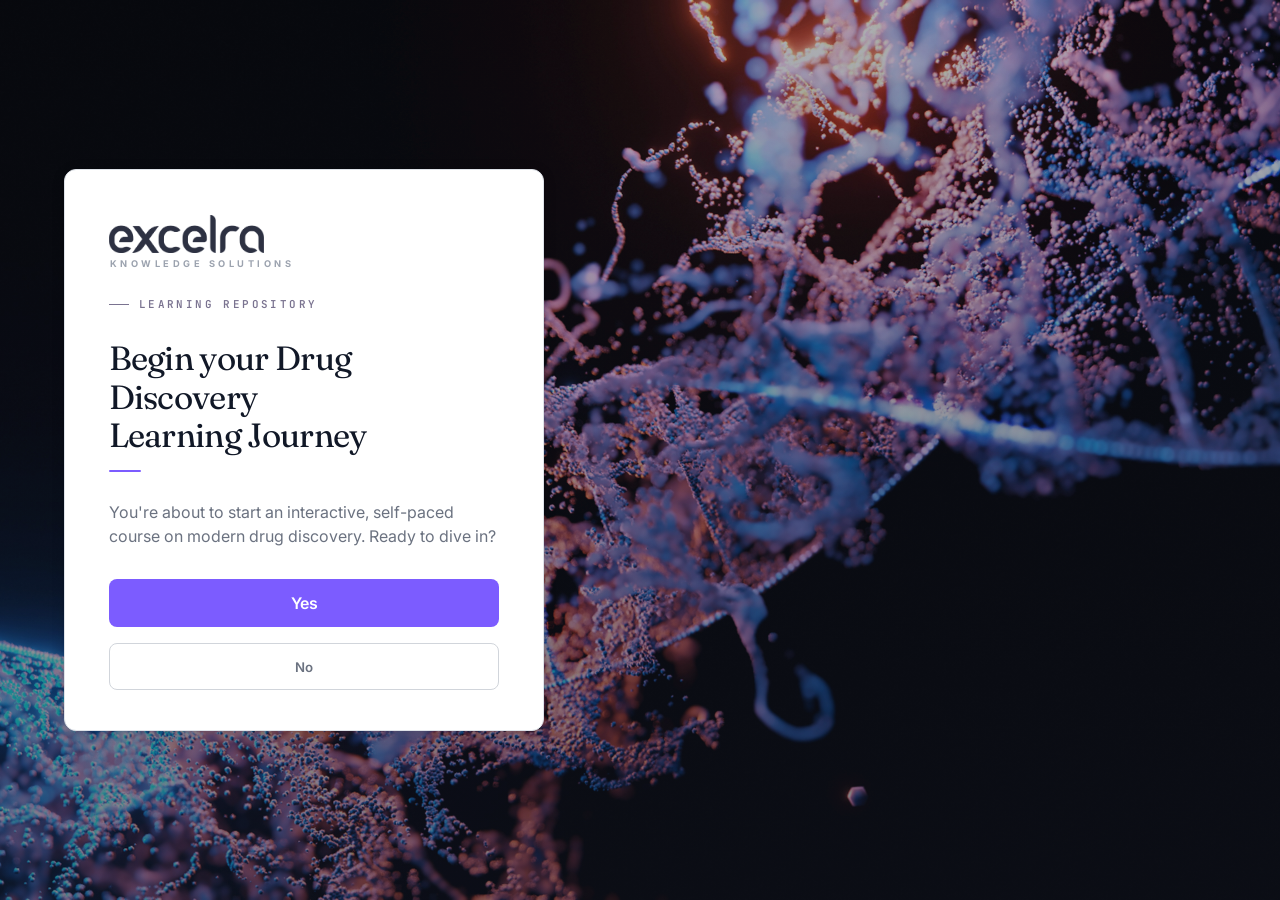
==== commit 6d4fcac9: "Add files via upload" ====
--- a/index.html
+++ b/index.html
@@ -33,6 +33,11 @@
          learner name). No API key, no server: the PDF is built client-side
          and downloaded directly. Loaded from a public CDN. -->
     <script src="https://cdnjs.cloudflare.com/ajax/libs/jspdf/2.5.1/jspdf.umd.min.js"></script>
+    <!-- JSZip — bundles every module PDF into the single "Excelra Drug
+         Discovery" study-material zip, fully in-browser. No server, no
+         upload: the zip is assembled client-side and downloaded directly.
+         Loaded from the same public CDN as jsPDF above. -->
+    <script src="https://cdnjs.cloudflare.com/ajax/libs/jszip/3.10.1/jszip.min.js"></script>
     <!-- Apply the saved theme on <html> BEFORE the body renders, so there
          is no flash of the wrong theme on load. Reads nothing else, sets
          only the data-theme attribute the CSS above keys off. -->
@@ -349,27 +354,23 @@
         .theme-option.selected .ts-check { opacity: 1; }
 
         /* ── DARK-MODE STABILITY OVERRIDES ──────────────────────────
-           Legacy inline-styled panels (about page, certificate, tutorial
-           caption, voice toast, module header, quiz/game) were written with
+           Legacy inline-styled panels (certificate, tutorial caption,
+           voice toast, module header, quiz/game) were written with
            hard-coded light-theme colours. These rules flip the surfaces, text
            and borders that matter so NOTHING becomes invisible in dark mode —
-           purple brand stays identical so the identity holds. */
-        body.theme-dark .about-page,
+           purple brand stays identical so the identity holds. The About
+           Excelra page is deliberately NOT here: its 6-d redesign is fully
+           token-driven (see the scoped <style> inside #aboutExcelraPage). */
         body.theme-dark .modal-content,
         body.theme-dark .user-menu,
         body.theme-dark .tutorial-card,
         body.theme-dark .tutorial-caption-box,
         body.theme-dark .voice-toast { background: var(--surface) !important; color: var(--ink) !important; }
-        body.theme-dark .about-text, body.theme-dark .about-text * { color: var(--ink-soft); }
-        body.theme-dark .about-eyebrow, body.theme-dark .about-page .about-text h3 { color: var(--ink) !important; }
-        body.theme-dark .about-text strong { color: var(--ink); }
-        body.theme-dark .about-page-topbar { background: var(--surface) !important; border-color: var(--hairline) !important; }
         body.theme-dark .modal-header h2, body.theme-dark .modal-content h2 { color: var(--ink) !important; }
         body.theme-dark .quiz-question, body.theme-dark .option,
         body.theme-dark .game-board, body.theme-dark .game-card { color: var(--ink) !important; }
         body.theme-dark .relaxer-btn,
-        body.theme-dark .voice-btn,
-        body.theme-dark .about-page-close { background: var(--brand-soft) !important; border-color: var(--brand-line) !important; color: var(--ink) !important; }
+        body.theme-dark .voice-btn { background: var(--brand-soft) !important; border: 1px solid var(--brand-line) !important; color: var(--ink) !important; }
         body.theme-dark .login-container { background: var(--surface) !important; color: var(--ink) !important; }
         body.theme-dark .login-title, body.theme-dark .login-meta-val { color: var(--ink) !important; }
         body.theme-dark .login-subtitle, body.theme-dark .login-meta-lbl, body.theme-dark .login-wordmark { color: var(--ink-muted) !important; }
@@ -416,6 +417,92 @@
         body.theme-dark .lesson-item.completed .lesson-icon { background: var(--success) !important; color: #fff !important; }
         body.theme-dark .lesson-item.active .lesson-icon { background: rgba(255,255,255,0.22) !important; color: #fff !important; }
 
+        /* ── DARK-MODE FIX: Quiz & Game modal inline-styled content ──
+           The quiz results screen, game boards, and reference cards use
+           inline styles (color:#555, background:#f8fafc, etc.) that the
+           class-based overrides above can't reach. These broad rules
+           override ALL inline colors inside #quizContent, #gameBoard,
+           #gameMessage, #referencesPanel, and the certificate modal
+           so nothing is invisible in dark mode. */
+        body.theme-dark #quizContent *,
+        body.theme-dark #gameBoard *,
+        body.theme-dark #gameMessage *,
+        body.theme-dark #gameContent *,
+        body.theme-dark #referencesPanel *,
+        body.theme-dark #referencesPanel {
+            color: var(--ink-soft) !important;
+        }
+        body.theme-dark #quizContent h2,
+        body.theme-dark #quizContent h3,
+        body.theme-dark #gameBoard h3,
+        body.theme-dark #gameContent h2,
+        body.theme-dark #gameContent h3 { color: var(--ink) !important; }
+        /* Flip light backgrounds to dark surfaces */
+        body.theme-dark #quizContent div[style*="background:#f8fafc"],
+        body.theme-dark #quizContent div[style*="background:#f0f4ff"],
+        body.theme-dark #quizContent div[style*="background:#fafafa"],
+        body.theme-dark #quizContent div[style*="background:#f3f4f6"],
+        body.theme-dark #quizContent div[style*="background:#f9fafb"],
+        body.theme-dark #gameBoard div[style*="background:#f8fafc"],
+        body.theme-dark #gameBoard div[style*="background:#f0f4ff"],
+        body.theme-dark #gameBoard div[style*="background:#fafafa"],
+        body.theme-dark #gameBoard div[style*="background:#f3f4f6"],
+        body.theme-dark #gameBoard div[style*="background:#f9fafb"],
+        body.theme-dark #gameBoard div[style*="background:#fffbeb"],
+        body.theme-dark #gameBoard div[style*="background:#f8faff"],
+        body.theme-dark #gameContent div[style*="background:#f8fafc"],
+        body.theme-dark #gameContent div[style*="background:#f0f4ff"],
+        body.theme-dark #gameContent div[style*="background:#fafafa"],
+        body.theme-dark #gameContent div[style*="background:#f3f4f6"],
+        body.theme-dark #gameContent div[style*="background:#f9fafb"],
+        body.theme-dark #gameContent div[style*="background:#fffbeb"],
+        body.theme-dark #referencesPanel div[style*="background:#f9fafb"],
+        body.theme-dark #referencesPanel div[style*="background:#fff"] {
+            background: var(--surface-2) !important;
+            border-color: var(--hairline-strong) !important;
+        }
+        /* Quiz review rows: correct (green) and incorrect (red) backgrounds */
+        body.theme-dark #quizContent div[style*="background:#f0fdf4"] {
+            background: rgba(22,163,74,0.15) !important;
+            border-color: rgba(22,163,74,0.40) !important;
+        }
+        body.theme-dark #quizContent div[style*="background:#fef2f2"] {
+            background: rgba(220,53,69,0.15) !important;
+            border-color: rgba(220,53,69,0.40) !important;
+        }
+        /* Game cards with light backgrounds */
+        body.theme-dark #gameBoard div[style*="background:#f0f4ff"],
+        body.theme-dark #gameContent div[style*="background:#f0f4ff"] {
+            background: var(--brand-soft) !important;
+            border-color: var(--brand-line) !important;
+        }
+        body.theme-dark #gameBoard button[style*="background:#f9fafb"],
+        body.theme-dark #gameContent button[style*="background:#f9fafb"] {
+            background: var(--surface-2) !important;
+            border-color: var(--hairline-strong) !important;
+            color: var(--ink-soft) !important;
+        }
+        body.theme-dark #gameBoard button[style*="background:#f0f4ff"],
+        body.theme-dark #gameContent button[style*="background:#f0f4ff"] {
+            background: var(--brand-soft) !important;
+            border-color: var(--brand-line) !important;
+            color: var(--ink) !important;
+        }
+        /* References panel */
+        body.theme-dark #referencesPanel {
+            background: var(--surface) !important;
+            border-color: var(--hairline) !important;
+        }
+        body.theme-dark #referencesPanel a {
+            background: var(--surface-2) !important;
+            border-color: var(--hairline-strong) !important;
+            color: var(--ink) !important;
+        }
+        body.theme-dark #referencesPanel a:hover {
+            background: var(--surface-3) !important;
+            border-color: var(--brand-line) !important;
+        }
+
         /* "Why this activity?" panel — text colours flip cleanly */
         body.theme-dark .module-purpose { background: linear-gradient(135deg, rgba(124,92,255,0.18), rgba(199,125,255,0.20)) !important; border-color: var(--brand-line) !important; }
         body.theme-dark .module-purpose-toggle { color: #a78bff !important; }
@@ -424,37 +511,9 @@
         /* About Excelra button — fix the inline-styled button so it stays readable in dark mode */
         body.theme-dark .about-excelra-btn { background: var(--brand-soft) !important; border-color: var(--brand-line) !important; color: var(--ink) !important; }
         body.theme-dark .about-excelra-btn:hover { background: var(--surface-3) !important; border-color: var(--brand-pink) !important; }
-
-        /* About Excelra page — flip every hard-coded inline colour inside the page */
-        body.theme-dark .about-page * { color: revert-layer; }
-        body.theme-dark .about-page p,
-        body.theme-dark .about-page li,
-        body.theme-dark .about-page span,
-        body.theme-dark .about-page div { color: var(--ink-soft); }
-        body.theme-dark .about-page h1,
-        body.theme-dark .about-page h2,
-        body.theme-dark .about-page h3,
-        body.theme-dark .about-page h4 { color: var(--ink) !important; }
-        body.theme-dark .about-page .about-hero-eyebrow,
-        body.theme-dark .about-page .about-section-eyebrow { color: var(--brand-pink) !important; }
-        body.theme-dark .about-page .about-hero-title { color: var(--ink) !important; }
-        body.theme-dark .about-page .about-hero-sub { color: var(--ink-soft) !important; }
-        body.theme-dark .about-page .about-stat-card,
-        body.theme-dark .about-page .about-card,
-        body.theme-dark .about-page .about-pill-card,
-        body.theme-dark .about-page .about-offer-card { background: var(--surface-2) !important; border-color: var(--hairline-strong) !important; color: var(--ink-soft) !important; box-shadow: 0 4px 18px rgba(0,0,0,0.30) !important; }
-        body.theme-dark .about-page .about-stat-label { color: var(--ink-muted) !important; }
-        body.theme-dark .about-page .about-stat-value { color: var(--ink) !important; }
-        body.theme-dark .about-page .about-tag-pill { background: var(--surface-3) !important; color: var(--ink-soft) !important; border-color: var(--hairline-strong) !important; }
-        body.theme-dark .about-page .about-cta-btn { background: linear-gradient(135deg, var(--primary), var(--secondary)) !important; color: #fff !important; }
-        body.theme-dark .about-page .about-quote { background: var(--surface-2) !important; border-color: var(--brand-line) !important; color: var(--ink) !important; }
-        body.theme-dark .about-page .about-quote-attr { color: var(--ink-muted) !important; }
-        body.theme-dark .about-page .about-presence-pill { background: var(--surface-3) !important; color: var(--ink-soft) !important; border-color: var(--hairline-strong) !important; }
-        body.theme-dark .about-page .about-product-card { background: var(--surface-2) !important; border-color: var(--hairline-strong) !important; }
-        body.theme-dark .about-page .about-product-name { color: var(--ink) !important; }
-        body.theme-dark .about-page .about-product-desc { color: var(--ink-muted) !important; }
-        body.theme-dark .about-page .about-section-title { color: var(--ink) !important; }
-        body.theme-dark .about-page .about-section-body { color: var(--ink-soft) !important; }
+        /* (The old "flip every hard-coded colour inside the About page" block was
+           removed in Task 6-d: the redesigned page is fully token-driven and those
+           blanket p/div/span/h1-h4 colour overrides fought its scoped styles.) */
 
         /* ========== END THEME SWITCH ========== */
 
@@ -544,7 +603,14 @@
             display: flex; justify-content: flex-start; align-items: center;
             padding: clamp(1.5rem, 6vh, 4rem) clamp(1.5rem, 5vw, 4.5rem);
             box-sizing: border-box;
-            z-index: 10000; overflow: auto;
+            z-index: 10000;
+            /* No scrollbars, ever — on any screen size. The card itself is
+               sized to fit (fluid vh-aware clamps + a graceful scale-down
+               on short laptop screens below), so neither the modal nor the
+               card ever needs to scroll. This kills the unprofessional
+               inner scrollbar the login box used to show on 1366×768
+               laptops with Windows display scaling. */
+            overflow: hidden;
             background-color: #1e2d4a;
         }
         .login-modal.hidden { display: none; }
@@ -661,20 +727,49 @@
             background: #ffffff;
             border: 1px solid #dee2e8;
             border-radius: 12px;
-            /* padding + width clamp smoothly with the viewport so the card is
-               never too big on a small laptop nor too small on a large one;
-               max-height + overflow-y:auto guarantees the whole card stays
-               visible on the shortest screens (last-resort internal scroll). */
-            padding: clamp(1.6rem, 4.2vw, 3.25rem) clamp(1.4rem, 3.4vw, 3rem) clamp(1.4rem, 3.4vw, 2.75rem);
+            /* Padding clamps against BOTH axes so the card breathes on large
+               displays and tightens on small laptops. The card is intentionally
+               NEVER given max-height/overflow-y — the internal scrollbar it
+               caused on smaller laptop screens (1366×768 with 125% Windows
+               scaling, 1280×720, etc.) looked unprofessional. Instead the card
+               always fits: spacing is viewport-aware and a gentle scale-down
+               kicks in on genuinely short screens (media queries below). */
+            padding: clamp(1.5rem, 3.2vh + 1rem, 3.25rem) clamp(1.4rem, 3.4vw, 3rem) clamp(1.3rem, 2.8vh + 0.9rem, 2.75rem);
             max-width: 480px; width: 92%;
-            max-height: 94vh;
-            overflow-y: auto;
             box-shadow: 0 2px 16px rgba(0,0,0,0.07), 0 1px 3px rgba(0,0,0,0.04);
             animation: loginAppear 0.35s ease both;
-        }
+            transform-origin: center left;
+        }
+        /* ── Short-screen stabilisation ──────────────────────────────
+           Tightens internal rhythm first, then scales the whole card down
+           proportionally (never a scrollbar, never clipped content) so the
+           login looks identical in proportion on a 15" MacBook and a
+           13" Windows laptop with display scaling. */
+        @media (max-height: 800px) {
+            .login-container { padding: 1.55rem 1.9rem 1.5rem; }
+            .login-wordmark { margin-bottom: 1.2rem; }
+            .login-title { font-size: 1.55rem; }
+            .login-divider { margin: 0.8rem 0 1.3rem; }
+            .login-subtitle { font-size: 0.92rem; margin-bottom: 1.4rem; }
+            .login-form { gap: 0.85rem; }
+            .login-btn { padding: 0.82rem 1.05rem; }
+        }
+        /* The scale lives in a CSS variable so the entrance animation
+           (which animates `transform` with fill-mode both) can carry it
+           too — otherwise the animation's final transform would override
+           the media-query scale and the card would never shrink. */
+        @media (max-height: 690px) {
+            html { --login-scale: 0.92; }
+            .login-modal { padding: 1.25rem; }
+        }
+        @media (max-height: 600px) { html { --login-scale: 0.84; } }
+        @media (max-height: 520px) { html { --login-scale: 0.74; } }
         @keyframes loginAppear {
-            from { opacity: 0; transform: translateY(14px); }
-            to   { opacity: 1; transform: translateY(0); }
+            from { opacity: 0; transform: translateY(14px) scale(var(--login-scale, 1)); }
+            to   { opacity: 1; transform: translateY(0) scale(var(--login-scale, 1)); }
+        }
+        @media (prefers-reduced-motion: reduce) {
+            .login-container { animation: none; opacity: 1; transform: scale(var(--login-scale, 1)); }
         }
         .login-wordmark {
             font-family: var(--font-mono);
@@ -771,6 +866,36 @@
             top: 0;
             z-index: 1000;
             transition: background 0.4s ease, border-color 0.3s ease;
+            /* Never let the header (or anything inside it) spill past the
+               viewport and create a horizontal scrollbar on phones/small
+               tablets — labels collapse to icons below 640px. */
+            min-width: 0;
+            max-width: 100%;
+            overflow-x: clip;
+        }
+
+        /* ── Mobile header + toast stabilisation ────────────────────────
+           The header's control cluster (theme · relaxer · mic · about ·
+           avatar) is built for ≥1024px screens; on phones it previously
+           overflowed horizontally. Labels drop away below 640px so only the
+           icons remain, the notification toast is clamped to the viewport,
+           and the whole header wraps gracefully if it still needs to.     */
+        @media (max-width: 640px) {
+            header { padding: 0.6rem 0.9rem; flex-wrap: wrap; row-gap: 0.5rem; }
+            .header-left { min-width: 0; }
+            .header-left .logo-text { font-size: 0.85rem; }
+            .header-left .logo-text .excelra-logo { height: 15px !important; }
+            .user-info { gap: 0.45rem; min-width: 0; flex-wrap: nowrap; }
+            .theme-switch-btn span,
+            #relaxerBtnLabel { display: none; }
+            .theme-switch-btn,
+            .relaxer-btn { padding: 0.5rem 0.55rem; }
+            .about-excelra-btn { padding: 0.5rem 0.7rem; font-size: 0.72rem; }
+            .user-avatar { width: 32px; height: 32px; font-size: 0.85rem; }
+        }
+        .notification {
+            max-width: calc(100vw - 40px);
+            word-break: break-word;
         }
 
         .header-left {
@@ -930,10 +1055,119 @@
         [data-theme="dark"] .voice-keywords-popover { background: var(--surface); }
         [data-theme="dark"] .vkp-speak { background: var(--surface-2); }
         [data-theme="dark"] .vkp-row:hover { background: var(--surface-2); }
+
+        /* ── Featured activation card (first item in the keywords popover) ── */
+        .vkp-featured {
+            margin: 0.55rem 0 0.7rem;
+            padding: 0.7rem 0.8rem;
+            border-radius: 11px;
+            background: linear-gradient(135deg, rgba(124,92,255,0.12), rgba(199,125,255,0.16));
+            border: 1px solid var(--brand-line);
+            position: relative;
+            overflow: hidden;
+        }
+        .vkp-featured::after {
+            content: '';
+            position: absolute; top: 0; left: -60%;
+            width: 45%; height: 100%;
+            background: linear-gradient(105deg, transparent, rgba(255,255,255,0.35), transparent);
+            transform: skewX(-18deg);
+            animation: vkpFeatShimmer 3.2s ease-in-out infinite;
+            pointer-events: none;
+        }
+        [data-theme="dark"] .vkp-featured::after {
+            background: linear-gradient(105deg, transparent, rgba(255,255,255,0.10), transparent);
+        }
+        @keyframes vkpFeatShimmer {
+            0%   { left: -60%; }
+            55%  { left: 120%; }
+            100% { left: 120%; }
+        }
+        .vkp-feat-label {
+            font-family: var(--font-mono);
+            font-size: 0.58rem;
+            font-weight: 700;
+            letter-spacing: 0.16em;
+            text-transform: uppercase;
+            color: var(--primary);
+            margin-bottom: 0.5rem;
+        }
+        .vkp-feat-body {
+            display: flex;
+            align-items: center;
+            gap: 0.55rem;
+            flex-wrap: wrap;
+        }
+        .vk-key {
+            display: inline-flex; align-items: center; justify-content: center;
+            min-width: 26px; height: 26px; padding: 0 6px;
+            border-radius: 7px;
+            background: var(--ink);
+            color: var(--surface);
+            font-family: var(--font-mono);
+            font-size: 0.78rem;
+            font-weight: 700;
+            box-shadow: 0 2px 0 var(--hairline-strong), 0 4px 10px rgba(33,22,58,0.18);
+            flex: 0 0 auto;
+        }
+        .vk-times {
+            color: var(--primary);
+            font-weight: 800;
+            font-size: 0.8rem;
+            flex: 0 0 auto;
+        }
+        .vkp-feat-text {
+            font-size: 0.74rem;
+            line-height: 1.4;
+            color: var(--ink-soft);
+            flex: 1 1 130px;
+            min-width: 0;
+        }
+        .vkp-feat-text b { color: var(--primary); }
+
+        /* ── Transient “press V again” pill (V-key activation hint) ── */
+        .vkey-hint {
+            position: fixed;
+            top: 62px;
+            right: 20px;
+            display: flex;
+            align-items: center;
+            gap: 0.5rem;
+            background: var(--surface);
+            border: 1px solid var(--brand-line);
+            border-radius: 10px;
+            padding: 0.5rem 0.8rem;
+            box-shadow: 0 10px 30px var(--brand-glow);
+            font-size: 0.78rem;
+            color: var(--ink-soft);
+            z-index: 16000;
+            opacity: 0;
+            transform: translateY(-6px);
+            transition: opacity 0.18s ease, transform 0.18s ease;
+            pointer-events: none;
+        }
+        .vkey-hint.show { opacity: 1; transform: translateY(0); }
+        .vkey-hint .vkey-hint-text b { color: var(--primary); }
         /* custom scrollbar inside the popover */
         .voice-keywords-popover::-webkit-scrollbar { width: 7px; }
         .voice-keywords-popover::-webkit-scrollbar-thumb { background: var(--hairline-strong); border-radius: 6px; }
         .voice-keywords-popover::-webkit-scrollbar-track { background: transparent; }
+
+        /* Voice keywords popover on phones: the wrapped two-row header means
+           anchoring to the mic button would push the popover off the left
+           edge, and the header's overflow clip would cut it. Viewport-anchored
+           fixed sheet instead — sits below the header, edge to edge.
+           (Placed AFTER the base popover rules so the cascade wins.) */
+        @media (max-width: 640px) {
+            .voice-keywords-popover {
+                position: fixed !important;
+                top: 112px;
+                left: 12px;
+                right: 12px;
+                width: auto;
+                transform-origin: top center;
+            }
+        }
 
         /* ========== ONBOARDING TUTORIAL ========== */
         .tutorial-overlay {
@@ -988,23 +1222,23 @@
         @keyframes avatarFloat { 0%,100% { transform: translateY(0); } 50% { transform: translateY(-6px); } }
         .tutorial-avatar-bubble-bg {
             width: 100%; height: 100%; border-radius: 50%;
-            /* Soft Barbie-pink → lavender radial — sets off her blonde hair
-               and pink lips. */
-            background: radial-gradient(circle at 50% 38%, #ffffff 0%, #fff0f7 55%, #ffe0f0 100%);
-            border: 3px solid var(--brand-pink);
+            /* Soft lavender radial — matches the Doctor avatar's purple
+               theme (white coat + purple shirt + purple brand accent). */
+            background: radial-gradient(circle at 50% 38%, #ffffff 0%, #f3eeff 55%, #e8def8 100%);
+            border: 3px solid #9b6bff;
             display: flex; align-items: center; justify-content: center;
             overflow: hidden;
-            box-shadow: 0 0 0 5px rgba(255,140,200,0.14), 0 8px 26px rgba(199,125,255,0.30), inset 0 0 16px rgba(255,150,210,0.20);
+            box-shadow: 0 0 0 5px rgba(124,92,255,0.14), 0 8px 26px rgba(124,92,255,0.30), inset 0 0 16px rgba(124,92,255,0.15);
             position: relative;
         }
-        /* A soft pulsing pink-purple halo while she's speaking — draws the eye. */
+        /* A soft pulsing purple halo while the doctor is speaking. */
         .tutorial-avatar-bubble.speaking .tutorial-avatar-bubble-bg {
-            box-shadow: 0 0 0 8px rgba(255,140,200,0.20), 0 0 30px 5px rgba(236,95,166,0.55), inset 0 0 18px rgba(255,150,210,0.35);
+            box-shadow: 0 0 0 8px rgba(124,92,255,0.22), 0 0 30px 5px rgba(124,92,255,0.55), inset 0 0 18px rgba(124,92,255,0.25);
             animation: avatarHaloPulse 1s ease-in-out infinite;
         }
         @keyframes avatarHaloPulse {
-            0%,100% { box-shadow: 0 0 0 6px rgba(255,140,200,0.16), 0 0 22px 3px rgba(236,95,166,0.42); }
-            50%     { box-shadow: 0 0 0 11px rgba(255,140,200,0.26), 0 0 38px 7px rgba(236,95,166,0.70); }
+            0%,100% { box-shadow: 0 0 0 6px rgba(124,92,255,0.16), 0 0 22px 3px rgba(124,92,255,0.42); }
+            50%     { box-shadow: 0 0 0 11px rgba(124,92,255,0.26), 0 0 38px 7px rgba(124,92,255,0.70); }
         }
         .tutorial-avatar-svg { width: 92%; height: 92%; overflow: visible; }
 
@@ -1091,6 +1325,13 @@
             display: none;
         }
         .tutorial-caption-box.active { display: block; animation: tutorialCardIn 0.25s ease both; }
+        .tutorial-caption-label {
+            font-family: Inter, 'Segoe UI', sans-serif;
+            font-size: 0.68rem; font-weight: 700; letter-spacing: 0.09em;
+            text-transform: uppercase; color: var(--primary);
+            margin-bottom: 0.4rem;
+        }
+        body.theme-dark .tutorial-caption-label { color: #b9a4ff !important; }
         .tutorial-caption-box .tc-arrow {
             position: absolute;
             width: 12px; height: 12px;
@@ -1220,8 +1461,136 @@
             border-bottom: 1px solid var(--hairline);
             background: var(--surface);
             transition: background 0.4s ease;
+            /* Title block on the left, Study Material pack button on the right;
+               stacks vertically on narrow screens (media query below). */
+            display: flex;
+            align-items: flex-end;
+            justify-content: space-between;
+            gap: 1.5rem;
+            flex-wrap: wrap;
         }
         .dashboard-header-left { max-width: 720px; }
+
+        /* ── “Drug Discovery Study Material” pack button ─────────────────
+           Lightweight purple-glass card with a slow shimmer sweep and a
+           breathing glow — animated but calm, premium rather than noisy.
+           While the pack compiles it flips to a busy state (spinning icon +
+           live module counter), then flashes a success state.            */
+        .study-material-btn {
+            position: relative;
+            display: flex;
+            align-items: center;
+            gap: 0.9rem;
+            padding: 0.95rem 1.3rem 0.95rem 1.05rem;
+            border-radius: 16px;
+            border: 1.5px solid var(--brand-line);
+            background:
+                linear-gradient(135deg, rgba(124,92,255,0.10), rgba(199,125,255,0.16)),
+                var(--surface);
+            cursor: pointer;
+            overflow: hidden;
+            flex: 0 0 auto;
+            text-align: left;
+            box-shadow: 0 6px 22px var(--brand-soft);
+            transition: transform 0.28s var(--ease-editorial),
+                        box-shadow 0.28s ease,
+                        border-color 0.28s ease;
+            animation: smBreathe 4.5s ease-in-out infinite;
+        }
+        /* Slow shimmer sweep across the glass */
+        .study-material-btn::before {
+            content: '';
+            position: absolute; inset: 0;
+            background: linear-gradient(105deg,
+                transparent 32%,
+                rgba(124,92,255,0.14) 46%,
+                rgba(240,166,255,0.22) 52%,
+                transparent 68%);
+            transform: translateX(-130%) skewX(-14deg);
+            animation: smShimmer 3.8s ease-in-out infinite;
+            pointer-events: none;
+        }
+        /* Soft gradient edge at the left of the button (a “spine”) */
+        .study-material-btn::after {
+            content: '';
+            position: absolute; left: 0; top: 14%; bottom: 14%;
+            width: 3px; border-radius: 0 3px 3px 0;
+            background: linear-gradient(180deg, var(--primary), var(--brand-pink));
+            pointer-events: none;
+        }
+        .study-material-btn:hover {
+            transform: translateY(-3px);
+            box-shadow: 0 16px 38px var(--brand-glow);
+            border-color: var(--primary);
+            animation-play-state: paused;
+        }
+        .study-material-btn:active { transform: translateY(-1px) scale(0.99); }
+        .study-material-btn:focus-visible {
+            outline: 2px solid var(--primary);
+            outline-offset: 3px;
+        }
+        @keyframes smShimmer {
+            0%       { transform: translateX(-130%) skewX(-14deg); }
+            55%,100% { transform: translateX(160%) skewX(-14deg); }
+        }
+        @keyframes smBreathe {
+            0%,100%  { box-shadow: 0 6px 22px var(--brand-soft); }
+            50%      { box-shadow: 0 8px 30px var(--brand-glow); }
+        }
+        .study-material-btn .sm-icon {
+            position: relative;
+            width: 44px; height: 44px;
+            border-radius: 13px;
+            display: flex; align-items: center; justify-content: center;
+            background: linear-gradient(150deg, var(--primary), var(--brand-pink));
+            color: #fff;
+            box-shadow: 0 6px 16px var(--brand-glow);
+            flex: 0 0 auto;
+            transition: transform 0.3s var(--ease-editorial);
+        }
+        .study-material-btn:hover .sm-icon { transform: rotate(-6deg) scale(1.06); }
+        .study-material-btn .sm-icon .sm-download { display: none; }
+        .study-material-btn .sm-icon .sm-book { display: block; }
+        /* busy: spinning ring; done: checkmark colour pop */
+        .study-material-btn.busy { pointer-events: none; animation: none; }
+        .study-material-btn.busy .sm-icon .sm-book { display: none; }
+        .study-material-btn.busy .sm-icon .sm-download { display: block; }
+        .study-material-btn.busy .sm-icon.spin,
+        .study-material-btn.busy #studyMaterialBtnIcon.spin { animation: smSpin 1s linear infinite; }
+        @keyframes smSpin { to { transform: rotate(360deg); } }
+        .study-material-btn.done { border-color: var(--primary); }
+        .study-material-btn.done .sm-icon { background: linear-gradient(150deg, #16a34a, #4ade80); box-shadow: 0 6px 16px rgba(22,163,74,0.35); }
+        .study-material-btn .sm-text { display: flex; flex-direction: column; gap: 0.2rem; min-width: 0; }
+        .study-material-btn .sm-title {
+            font-family: var(--font-display);
+            font-weight: 600;
+            font-size: 1.02rem;
+            line-height: 1.15;
+            color: var(--ink);
+            background: linear-gradient(120deg, #7c3aed 0%, #c77dff 60%, #f0a6ff 100%);
+            -webkit-background-clip: text;
+            background-clip: text;
+            -webkit-text-fill-color: transparent;
+        }
+        .study-material-btn .sm-sub {
+            font-family: var(--font-mono);
+            font-size: 0.62rem;
+            letter-spacing: 0.1em;
+            text-transform: uppercase;
+            color: var(--ink-muted);
+            white-space: nowrap;
+            overflow: hidden;
+            text-overflow: ellipsis;
+            max-width: 240px;
+        }
+        @media (max-width: 900px) {
+            .dashboard-header { align-items: stretch; }
+            .study-material-btn { width: 100%; justify-content: flex-start; }
+            .study-material-btn .sm-sub { max-width: none; }
+        }
+        @media (prefers-reduced-motion: reduce) {
+            .study-material-btn, .study-material-btn::before { animation: none; }
+        }
 
         .dashboard-title {
             font-family: var(--font-display);
@@ -2429,488 +2798,6 @@
         }
 
         /* Certificate Modal */
-        /* ========== ABOUT EXCELRA — FULL PAGE ========== */
-        .about-page {
-            display: none;
-            position: fixed; inset: 0;
-            z-index: 9000;
-            /* Whitish-lavender base, with a soft radial purple glow at the
-               top so the page reads as part of the Excelra light-purple
-               identity the moment it opens. */
-            background:
-                radial-gradient(120% 80% at 80% 0%, rgba(199,125,255,0.16), transparent 60%),
-                radial-gradient(120% 80% at 10% 10%, rgba(124,92,255,0.12), transparent 55%),
-                linear-gradient(180deg, #fbf9ff 0%, #f3ecff 100%);
-            overflow-y: auto;
-        }
-        .about-page.active { display: block; }
-
-        .about-page-topbar {
-            position: sticky; top: 0; z-index: 2;
-            display: flex; align-items: center; justify-content: space-between;
-            padding: 1.1rem 2.5rem;
-            background: rgba(255,255,255,0.85);
-            backdrop-filter: blur(8px);
-            border-bottom: 1px solid var(--hairline);
-        }
-        .about-page-logo { height: 34px; width: auto; display: block; }
-        .about-topbar-eyebrow {
-            font-family: var(--font-mono);
-            font-size: 0.72rem; font-weight: 700;
-            letter-spacing: 3px; text-transform: uppercase;
-            color: var(--ink-muted);
-            display: block;
-        }
-        .about-topbar-sub {
-            font-size: 0.88rem;
-            color: var(--ink-soft);
-            display: block;
-        }
-        .about-page-close {
-            background: linear-gradient(135deg,var(--primary),var(--secondary)); color: white; border: none; border-radius: 8px;
-            padding: 0.65rem 1.4rem; font-weight: 700; font-size: 0.85rem; cursor: pointer;
-            transition: background 0.2s, transform 0.2s, box-shadow 0.2s;
-            display: inline-flex; align-items: center; gap: 0.5rem;
-            box-shadow: 0 4px 14px rgba(124,92,255,0.3);
-        }
-        .about-page-close:hover { transform: translateY(-2px); box-shadow: 0 8px 22px rgba(124,92,255,0.45); }
-
-        /* ── About hero: animated DNA double helix + tagline ── */
-        .about-hero {
-            display: grid;
-            grid-template-columns: 1.1fr 0.9fr;
-            gap: 3rem;
-            align-items: center;
-            padding: 5rem 6vw 4rem;
-            max-width: 1180px;
-            margin: 0 auto;
-        }
-        .about-hero-text { min-width: 0; }
-        .about-hero-title {
-            font-family: var(--font-display);
-            font-weight: 300;
-            font-size: clamp(2.2rem, 5vw, 3.4rem);
-            line-height: 1.05;
-            letter-spacing: -0.02em;
-            margin: 1rem 0 1.1rem;
-            background: linear-gradient(120deg, #7c3aed 0%, #c77dff 55%, #f0a6ff 100%);
-            -webkit-background-clip: text; background-clip: text;
-            -webkit-text-fill-color: transparent;
-        }
-        .about-hero-title em { font-style: italic; font-weight: 500; }
-        .about-hero-lede {
-            font-size: 1.12rem; line-height: 1.65; color: #5a4a78; max-width: 540px;
-        }
-        [data-theme="dark"] .about-hero-lede { color: #c9a8e8; }
-        .about-hero-pills { display: flex; gap: 0.6rem; flex-wrap: wrap; margin-top: 1.6rem; }
-        .about-hero-pill {
-            font-size: 0.74rem; font-weight: 700; letter-spacing: 0.04em;
-            padding: 0.4rem 0.9rem; border-radius: 20px;
-            background: var(--brand-soft); border: 1px solid var(--brand-line); color: var(--primary);
-        }
-        /* DNA double helix — STATIC, elegant, premium. The two strands
-           remain still but the whole graphic gets a subtle lift + glow
-           when hovered, signaling interactivity without feeling busy. */
-        .dna-wrap {
-            width: 100%; max-width: 380px; margin: 0 auto;
-            aspect-ratio: 1 / 1.05;
-            position: relative;
-            display: flex; align-items: center; justify-content: center;
-            transition: transform 0.6s cubic-bezier(.22,1,.36,1), filter 0.6s ease;
-        }
-        .dna-wrap::before {
-            content: '';
-            position: absolute; inset: -10%;
-            background: radial-gradient(circle at 50% 50%, rgba(124,92,255,0.18), transparent 60%);
-            border-radius: 50%;
-            z-index: -1;
-            transition: opacity 0.5s ease;
-            opacity: 0.6;
-        }
-        .dna-wrap:hover { transform: translateY(-6px) scale(1.02); filter: drop-shadow(0 18px 32px rgba(124,92,255,0.28)); }
-        .dna-wrap:hover::before { opacity: 1; }
-        .dna-svg { width: 100%; height: 100%; overflow: visible; }
-        .dna-strand-a, .dna-strand-b {
-            fill: none; stroke-width: 5.5; stroke-linecap: round;
-        }
-        .dna-strand-a { stroke: url(#dnaGradA); }
-        .dna-strand-b { stroke: url(#dnaGradB); }
-        .dna-rung { stroke: rgba(124,92,255,0.50); stroke-width: 2.4; stroke-linecap: round; transition: stroke 0.4s ease; }
-        .dna-node { fill: #fff; stroke: var(--primary); stroke-width: 2; transition: transform 0.4s ease, fill 0.4s ease; transform-origin: center; transform-box: fill-box; }
-        .dna-node.alt { fill: #f0e6ff; stroke: var(--brand-pink); }
-        .dna-wrap:hover .dna-node { transform: scale(1.18); }
-        .dna-wrap:hover .dna-rung { stroke: rgba(199,125,255,0.65); }
-        /* Subtle, slow background glow drift — barely perceptible, keeps the
-           graphic feeling alive without the distracting 3D twist. */
-        @keyframes dnaGlowPulse {
-            0%, 100% { opacity: 0.5; transform: scale(1); }
-            50%      { opacity: 0.8; transform: scale(1.04); }
-        }
-        .dna-bg-glow { animation: dnaGlowPulse 7s ease-in-out infinite; transform-origin: center; transform-box: fill-box; }
-        @media (max-width: 820px) {
-            .about-hero { grid-template-columns: 1fr; gap: 2rem; padding: 3rem 6vw 2.5rem; text-align: center; }
-            .about-hero-lede { margin: 0 auto; }
-            .about-hero-pills { justify-content: center; }
-        }
-
-        .about-section {
-            padding: 4.5rem 6vw;
-        }
-        .about-section.reverse {
-            background: linear-gradient(180deg, rgba(124,92,255,0.05), rgba(199,125,255,0.07));
-            border-top: 1px solid var(--hairline);
-            border-bottom: 1px solid var(--hairline);
-        }
-        .about-eyebrow {
-            display: inline-flex; align-items: center; gap: 0.6rem;
-            font-size: 0.75rem; font-weight: 700; letter-spacing: 3px; text-transform: uppercase;
-            color: var(--primary); margin-bottom: 1.1rem;
-        }
-        .about-eyebrow::before {
-            content: ''; width: 26px; height: 2px; background: linear-gradient(90deg,var(--primary),var(--brand-pink)); border-radius: 2px;
-        }
-
-        .about-text {
-            max-width: 820px;
-            margin: 0 auto;
-        }
-
-        /* ── Restructured About Excelra page — class-based styling ──
-           Replaces the previous inline-styled cards so the page reads
-           cleanly in BOTH themes and supports hover lifts + accents. */
-        .about-page .about-hero-eyebrow,
-        .about-page .about-section-eyebrow {
-            display: inline-flex; align-items: center; gap: 0.6rem;
-            font-family: var(--font-mono);
-            font-size: 0.72rem; font-weight: 700; letter-spacing: 3px; text-transform: uppercase;
-            color: var(--primary); margin-bottom: 1rem;
-        }
-        .about-page .about-hero-eyebrow::before,
-        .about-page .about-section-eyebrow::before {
-            content: ''; width: 26px; height: 2px;
-            background: linear-gradient(90deg, var(--primary), var(--brand-pink));
-            border-radius: 2px;
-        }
-        .about-page .about-hero-title {
-            font-family: var(--font-display);
-            font-weight: 300;
-            font-size: clamp(2.2rem, 5vw, 3.4rem);
-            line-height: 1.05;
-            letter-spacing: -0.02em;
-            margin: 0.5rem 0 1.2rem;
-            color: var(--ink);
-            background: linear-gradient(120deg, #7c3aed 0%, #c77dff 55%, #f0a6ff 100%);
-            -webkit-background-clip: text; background-clip: text;
-            -webkit-text-fill-color: transparent;
-        }
-        .about-page .about-hero-sub {
-            font-size: 1.12rem; line-height: 1.65;
-            color: var(--ink-soft); max-width: 540px;
-            margin-bottom: 1.4rem;
-        }
-        .about-page .about-section-title {
-            font-family: var(--font-display);
-            font-size: clamp(1.6rem, 3vw, 2.2rem);
-            font-weight: 500;
-            color: var(--ink);
-            margin: 0 0 0.8rem;
-            letter-spacing: -0.01em;
-        }
-        .about-page .about-section-body {
-            font-size: 1rem; line-height: 1.7;
-            color: var(--ink-soft);
-            margin-bottom: 1.5rem;
-        }
-        .about-page .about-quote {
-            background: var(--surface-2);
-            border-left: 3px solid var(--primary);
-            border-radius: 0 12px 12px 0;
-            padding: 1.3rem 1.6rem;
-            margin-bottom: 2rem;
-            font-family: var(--font-display);
-            font-style: italic;
-            font-weight: 500;
-            font-size: 1.3rem;
-            color: var(--ink);
-            line-height: 1.55;
-            box-shadow: 0 4px 16px rgba(124,92,255,0.08);
-            transition: transform 0.3s ease, box-shadow 0.3s ease;
-        }
-        .about-page .about-quote:hover {
-            transform: translateX(4px);
-            box-shadow: 0 8px 24px rgba(124,92,255,0.16);
-        }
-        .about-page .about-quote-attr {
-            display: block;
-            margin-top: 0.6rem;
-            font-family: var(--font-mono);
-            font-size: 0.75rem; font-weight: 600;
-            letter-spacing: 1.5px; text-transform: uppercase;
-            color: var(--ink-muted);
-        }
-        .about-page .about-stats-grid {
-            display: grid;
-            grid-template-columns: repeat(auto-fit, minmax(180px, 1fr));
-            gap: 1rem;
-            margin-bottom: 2rem;
-        }
-        .about-page .about-stat-card {
-            background: var(--surface-2);
-            border: 1px solid var(--hairline);
-            border-radius: 12px;
-            padding: 1.1rem 1.2rem;
-            transition: transform 0.3s cubic-bezier(.22,1,.36,1), box-shadow 0.3s ease, border-color 0.3s ease;
-            position: relative;
-            overflow: hidden;
-        }
-        .about-page .about-stat-card::before {
-            content: '';
-            position: absolute; top: 0; left: 0; right: 0; height: 3px;
-            background: linear-gradient(90deg, var(--primary), var(--brand-pink));
-            transform: scaleX(0);
-            transform-origin: left;
-            transition: transform 0.4s cubic-bezier(.22,1,.36,1);
-        }
-        .about-page .about-stat-card:hover {
-            transform: translateY(-4px);
-            box-shadow: 0 12px 28px rgba(124,92,255,0.16);
-            border-color: var(--brand-line);
-        }
-        .about-page .about-stat-card:hover::before { transform: scaleX(1); }
-        .about-page .about-stat-label {
-            font-family: var(--font-mono);
-            font-size: 0.72rem; font-weight: 700;
-            text-transform: uppercase; letter-spacing: 1.2px;
-            color: var(--ink-muted);
-            margin-bottom: 0.4rem;
-        }
-        .about-page .about-stat-value {
-            font-family: var(--font-display);
-            font-size: 1.4rem; font-weight: 600;
-            color: var(--ink);
-            line-height: 1.2;
-        }
-        .about-page .about-stat-sub {
-            font-size: 0.85rem;
-            color: var(--ink-muted);
-            margin-top: 4px;
-        }
-        .about-page .about-subsection-title {
-            font-size: 0.85rem; font-weight: 800;
-            text-transform: uppercase; letter-spacing: 1.5px;
-            color: var(--ink);
-            margin-bottom: 0.9rem;
-            display: flex; align-items: center; gap: 0.5rem;
-        }
-        .about-page .about-subsection-title::before {
-            content: ''; width: 8px; height: 8px;
-            background: linear-gradient(135deg, var(--primary), var(--brand-pink));
-            border-radius: 2px;
-            transform: rotate(45deg);
-        }
-        .about-page .about-products-grid {
-            display: grid;
-            grid-template-columns: 1fr;
-            gap: 0.8rem;
-            margin-bottom: 2rem;
-        }
-        .about-page .about-product-card {
-            display: flex; gap: 1rem;
-            padding: 1.1rem 1.2rem;
-            background: var(--surface-2);
-            border: 1px solid var(--hairline);
-            border-radius: 12px;
-            align-items: flex-start;
-            transition: transform 0.3s cubic-bezier(.22,1,.36,1), box-shadow 0.3s ease, border-color 0.3s ease;
-            position: relative;
-            overflow: hidden;
-        }
-        .about-page .about-product-card::after {
-            content: '';
-            position: absolute; left: 0; top: 0; bottom: 0; width: 3px;
-            background: linear-gradient(180deg, var(--primary), var(--brand-pink));
-            transform: scaleY(0);
-            transform-origin: top;
-            transition: transform 0.4s cubic-bezier(.22,1,.36,1);
-        }
-        .about-page .about-product-card:hover {
-            transform: translateX(4px);
-            box-shadow: 0 8px 22px rgba(124,92,255,0.14);
-            border-color: var(--brand-line);
-        }
-        .about-page .about-product-card:hover::after { transform: scaleY(1); }
-        .about-page .about-product-badge {
-            width: 44px; height: 44px; min-width: 44px;
-            border-radius: 10px;
-            display: flex; align-items: center; justify-content: center;
-            color: #fff; font-weight: 800; font-size: 0.95rem;
-            flex-shrink: 0;
-            box-shadow: 0 4px 12px rgba(124,92,255,0.25);
-        }
-        .about-page .about-product-badge.gs { background: linear-gradient(135deg, #7c5cff, #c77dff); }
-        .about-page .about-product-badge.gb { background: linear-gradient(135deg, #16a34a, #0d9488); }
-        .about-page .about-product-badge.ct { background: linear-gradient(135deg, #f97316, #dc2626); }
-        .about-page .about-product-name {
-            font-family: var(--font-display);
-            font-weight: 600; font-size: 1.1rem;
-            color: var(--ink);
-            margin-bottom: 4px;
-        }
-        .about-page .about-product-desc {
-            font-size: 0.9rem; line-height: 1.55;
-            color: var(--ink-muted);
-        }
-        .about-page .about-offer-grid {
-            display: grid;
-            grid-template-columns: repeat(auto-fit, minmax(220px, 1fr));
-            gap: 0.7rem;
-            margin-bottom: 2rem;
-        }
-        .about-page .about-offer-card {
-            padding: 0.85rem 1.05rem;
-            background: var(--surface-2);
-            border: 1px solid var(--hairline);
-            border-radius: 10px;
-            font-size: 0.92rem; font-weight: 600;
-            color: var(--ink);
-            transition: transform 0.3s cubic-bezier(.22,1,.36,1), background 0.3s ease, border-color 0.3s ease;
-            position: relative;
-            padding-left: 2.4rem;
-        }
-        .about-page .about-offer-card::before {
-            content: '';
-            position: absolute; left: 0.9rem; top: 50%; transform: translateY(-50%);
-            width: 10px; height: 10px;
-            background: linear-gradient(135deg, var(--primary), var(--brand-pink));
-            border-radius: 50%;
-            box-shadow: 0 0 0 4px var(--brand-soft);
-            transition: transform 0.3s ease;
-        }
-        .about-page .about-offer-card:hover {
-            transform: translateY(-2px);
-            background: var(--surface-3);
-            border-color: var(--brand-line);
-            box-shadow: 0 6px 16px rgba(124,92,255,0.12);
-        }
-        .about-page .about-offer-card:hover::before { transform: translateY(-50%) scale(1.25); }
-        .about-page .about-presence-row {
-            display: flex; gap: 0.6rem; flex-wrap: wrap;
-            margin-bottom: 2rem;
-        }
-        .about-page .about-presence-pill {
-            padding: 0.5rem 1rem;
-            background: var(--surface-3);
-            color: var(--ink);
-            border-radius: 24px;
-            font-size: 0.88rem; font-weight: 700;
-            border: 1px solid var(--hairline-strong);
-            transition: transform 0.3s cubic-bezier(.22,1,.36,1), box-shadow 0.3s ease, background 0.3s ease;
-            display: inline-flex; align-items: center; gap: 0.45rem;
-        }
-        .about-page .about-presence-pill::before {
-            content: '';
-            width: 6px; height: 6px;
-            border-radius: 50%;
-            background: var(--success);
-            box-shadow: 0 0 0 3px rgba(22,163,74,0.18);
-        }
-        .about-page .about-presence-pill:hover {
-            transform: translateY(-2px);
-            box-shadow: 0 8px 18px rgba(124,92,255,0.18);
-            background: linear-gradient(135deg, var(--primary), var(--secondary));
-            color: #fff;
-            border-color: transparent;
-        }
-        .about-page .about-presence-pill:hover::before {
-            background: #fff;
-            box-shadow: 0 0 0 3px rgba(255,255,255,0.25);
-        }
-        .about-page .about-pill-card {
-            background: var(--surface-2);
-            border: 1px solid var(--hairline);
-            border-radius: 14px;
-            padding: 1.4rem 1.5rem;
-            margin-bottom: 2rem;
-            transition: transform 0.3s ease, box-shadow 0.3s ease, border-color 0.3s ease;
-        }
-        .about-page .about-pill-card:hover {
-            transform: translateY(-3px);
-            box-shadow: 0 12px 28px rgba(124,92,255,0.14);
-            border-color: var(--brand-line);
-        }
-        .about-page .about-cta-row {
-            display: flex; gap: 0.8rem; flex-wrap: wrap; align-items: center;
-            margin-top: 1.5rem;
-        }
-        .about-page .about-cta-btn {
-            display: inline-flex; align-items: center; gap: 0.55rem;
-            padding: 0.85rem 1.85rem;
-            background: linear-gradient(135deg, var(--primary), var(--secondary));
-            color: #fff;
-            border-radius: 10px;
-            font-weight: 700; font-size: 1rem;
-            text-decoration: none;
-            border: none;
-            cursor: pointer;
-            transition: transform 0.3s cubic-bezier(.22,1,.36,1), box-shadow 0.3s ease;
-            box-shadow: 0 6px 18px rgba(124,92,255,0.32);
-        }
-        .about-page .about-cta-btn:hover {
-            transform: translateY(-3px);
-            box-shadow: 0 12px 28px rgba(124,92,255,0.45);
-        }
-        .about-page .about-cta-btn svg { width: 16px; height: 16px; }
-        .about-page .about-cta-secondary {
-            display: inline-flex; align-items: center; gap: 0.45rem;
-            padding: 0.85rem 1.4rem;
-            background: transparent;
-            color: var(--ink-soft);
-            border: 1px solid var(--hairline-strong);
-            border-radius: 10px;
-            font-weight: 600; font-size: 0.95rem;
-            text-decoration: none;
-            cursor: pointer;
-            transition: all 0.3s ease;
-        }
-        .about-page .about-cta-secondary:hover {
-            border-color: var(--brand-line);
-            color: var(--ink);
-            background: var(--brand-soft);
-        }
-        .about-page .about-metric-row {
-            display: grid;
-            grid-template-columns: repeat(auto-fit, minmax(160px, 1fr));
-            gap: 1rem;
-            margin: 1.5rem 0 2rem;
-            padding: 1.5rem;
-            background: linear-gradient(135deg, var(--brand-soft), rgba(199,125,255,0.08));
-            border: 1px solid var(--brand-line);
-            border-radius: 14px;
-        }
-        .about-page .about-metric-item {
-            text-align: center;
-            padding: 0.4rem 0.6rem;
-        }
-        .about-page .about-metric-value {
-            font-family: var(--font-display);
-            font-size: 1.75rem;
-            font-weight: 600;
-            background: linear-gradient(120deg, var(--primary), var(--brand-pink));
-            -webkit-background-clip: text; background-clip: text;
-            -webkit-text-fill-color: transparent;
-            line-height: 1;
-        }
-        .about-page .about-metric-label {
-            font-family: var(--font-mono);
-            font-size: 0.7rem; font-weight: 700;
-            text-transform: uppercase; letter-spacing: 1px;
-            color: var(--ink-muted);
-            margin-top: 0.4rem;
-        }
-
-        @media (max-width: 900px) {
-            .about-section { padding: 3rem 6vw; }
-        }
 
         .modal {
             display: none;
@@ -3348,7 +3235,7 @@
                 <span id="relaxerBtnLabel">Course Relaxer</span>
             </button>
             <div class="voice-popover-wrap" id="voicePopoverWrap">
-                <button class="voice-btn" id="voiceBtn" onclick="toggleVoiceControl()" title="Voice control — hover to see all keywords" aria-haspopup="true" aria-expanded="false" aria-describedby="voiceKeywordsPopover">
+                <button class="voice-btn" id="voiceBtn" onclick="toggleVoiceControl()" title="Voice control — click the mic or double-press the V key. Hover for all keywords." aria-haspopup="true" aria-expanded="false" aria-describedby="voiceKeywordsPopover">
                     <svg viewBox="0 0 24 24" width="18" height="18" fill="currentColor"><path d="M12 14a3 3 0 0 0 3-3V5a3 3 0 0 0-6 0v6a3 3 0 0 0 3 3zm5-3a5 5 0 0 1-10 0H5a7 7 0 0 0 6 6.92V21h2v-3.08A7 7 0 0 0 19 11h-2z"/></svg>
                 </button>
                 <div class="voice-keywords-popover" id="voiceKeywordsPopover" role="tooltip" aria-hidden="true"></div>
@@ -3366,6 +3253,7 @@
                     </div>
                 </div>
                 <div class="user-menu-item" onclick="showProfile()">Profile</div>
+                <div class="user-menu-item" onclick="replayTutorial()">Replay Tutorial</div>
                 <div class="user-menu-item" onclick="logout()">Log Out</div>
             </div>
         </div>
@@ -3378,6 +3266,23 @@
                 <h1 class="dashboard-title">Drug Discovery Course<br>built by <em>Excelra</em></h1>
                 <p class="dashboard-subtitle">Each module builds on the last — covering the science, business context, and data systems behind modern drug discovery at Excelra. Pick up wherever you left off.</p>
             </div>
+            <!-- Study Material pack — compiles every module PDF into a single
+                 “Excelra Drug Discovery.zip” right in the browser (jsPDF +
+                 JSZip, zero server round-trips). Purple-glass styling with a
+                 slow shimmer sweep + breathing glow; live progress while it
+                 compiles. -->
+            <button class="study-material-btn" id="studyMaterialBtn" onclick="downloadStudyMaterialPack()"
+                    title="Download every module study sheet in one zip — folder: Excelra Drug Discovery"
+                    aria-label="Download the complete Drug Discovery study material pack as a zip file">
+                <span class="sm-icon" id="studyMaterialBtnIcon" aria-hidden="true">
+                    <svg class="sm-book" viewBox="0 0 24 24" width="22" height="22" fill="none" stroke="currentColor" stroke-width="1.8" stroke-linecap="round" stroke-linejoin="round"><path d="M4 19.5A2.5 2.5 0 0 1 6.5 17H20"/><path d="M6.5 2H20v20H6.5A2.5 2.5 0 0 1 4 19.5v-15A2.5 2.5 0 0 1 6.5 2z"/><path d="M9 7h7M9 11h5"/></svg>
+                    <svg class="sm-download" viewBox="0 0 24 24" width="22" height="22" fill="none" stroke="currentColor" stroke-width="2" stroke-linecap="round" stroke-linejoin="round"><path d="M12 3v12m0 0 4-4m-4 4-4-4"/><path d="M4 17v2a2 2 0 0 0 2 2h12a2 2 0 0 0 2-2v-2"/></svg>
+                </span>
+                <span class="sm-text">
+                    <span class="sm-title" id="studyMaterialBtnLabel">Drug Discovery Study Material</span>
+                    <span class="sm-sub" id="studyMaterialBtnSub">All 12 module PDFs · one zip</span>
+                </span>
+            </button>
         </div>
 
         <div class="dashboard-cert-row">
@@ -3481,220 +3386,1545 @@
     </div>
 
 
-    <!-- About Excelra Modal -->
+    <!-- ═══════════════════════════════════════════════════════════════
+         ABOUT EXCELRA — redesigned narrative page (Task 6-d)
+         Self-contained: markup + scoped CSS + scoped JS all live inside
+         this overlay div. All classes are ax-* prefixed, every colour is
+         driven by the theme CSS variables so light AND dark both work.
+         ═══════════════════════════════════════════════════════════════ -->
     <div class="about-page" id="aboutExcelraPage">
-        <div class="about-page-topbar">
-            <div style="display:flex;align-items:center;gap:0.9rem;">
-                <img src="Logo.png" alt="Excelra" class="excelra-logo about-page-logo">
-                <div>
-                    <span class="about-topbar-eyebrow">Knowledge Solutions</span>
-                    <span class="about-topbar-sub">Life Sciences Data &amp; AI Company</span>
+        <style>
+            /* ── About Excelra — base overlay (scoped to .about-page) ── */
+            .about-page {
+                --ax-glass: rgba(255,255,255,0.80);
+                --ax-shadow: 0 10px 30px rgba(124,92,255,0.10);
+                --ax-shadow-lift: 0 22px 46px rgba(124,92,255,0.20);
+                display: none;
+                position: fixed; inset: 0;
+                z-index: 9000;
+                overflow-y: auto;
+                overflow-x: hidden;
+                overscroll-behavior: contain;
+                color: var(--ink-soft);
+                /* Light theme: soft lavender wash with purple glows */
+                background:
+                    radial-gradient(1200px 800px at 88% -8%, rgba(199,125,255,0.20), transparent 62%),
+                    radial-gradient(1000px 700px at -10% 18%, rgba(124,92,255,0.13), transparent 58%),
+                    radial-gradient(900px 620px at 50% 118%, rgba(240,166,255,0.12), transparent 62%),
+                    linear-gradient(180deg, #fbf9ff 0%, #f4edff 60%, #faf7ff 100%);
+            }
+            html[data-theme="dark"] .about-page {
+                --ax-glass: rgba(19,14,34,0.74);
+                --ax-shadow: 0 12px 32px rgba(0,0,0,0.40);
+                --ax-shadow-lift: 0 24px 48px rgba(0,0,0,0.58);
+                /* Dark theme: deep purple night */
+                background:
+                    radial-gradient(1200px 800px at 88% -8%, rgba(199,125,255,0.13), transparent 62%),
+                    radial-gradient(1000px 700px at -10% 18%, rgba(124,92,255,0.11), transparent 58%),
+                    radial-gradient(900px 620px at 50% 118%, rgba(124,92,255,0.09), transparent 62%),
+                    linear-gradient(180deg, #110c1f 0%, #191131 60%, #130e22 100%);
+            }
+            .about-page.active { display: block; }
+            .about-page ::selection { background: rgba(199,125,255,0.35); color: var(--ink); }
+            .about-page::-webkit-scrollbar { width: 10px; }
+            .about-page::-webkit-scrollbar-track { background: transparent; }
+            .about-page::-webkit-scrollbar-thumb {
+                background: linear-gradient(180deg, var(--primary), var(--secondary));
+                border-radius: 999px; border: 2px solid var(--bg-solid);
+            }
+
+            /* ── Sticky topbar ── */
+            .about-page .ax-topbar {
+                position: sticky; top: 0; z-index: 30;
+                display: flex; align-items: center; justify-content: space-between; gap: 1rem;
+                padding: 0.85rem clamp(1rem, 4vw, 2.4rem);
+                background: var(--ax-glass);
+                -webkit-backdrop-filter: blur(14px) saturate(1.35);
+                backdrop-filter: blur(14px) saturate(1.35);
+                border-bottom: 1px solid var(--hairline);
+                box-shadow: 0 10px 30px rgba(124,92,255,0.07);
+            }
+            .about-page .ax-brand { display: flex; align-items: center; gap: 0.9rem; min-width: 0; }
+            .about-page .ax-logo { display: flex; align-items: center; flex-shrink: 0; }
+            .about-page .ax-logo img { height: clamp(26px, 3.2vw, 34px); width: auto; display: block; }
+            .about-page .ax-logo .for-dark { display: none; }
+            html[data-theme="dark"] .about-page .ax-logo .for-light { display: none; }
+            html[data-theme="dark"] .about-page .ax-logo .for-dark { display: block; }
+            .about-page .ax-brand-eyebrow {
+                display: block; white-space: nowrap;
+                font-family: var(--font-mono);
+                font-size: 0.6rem; font-weight: 700;
+                letter-spacing: 3px; text-transform: uppercase;
+                color: var(--ink-muted);
+            }
+            .about-page .ax-brand-sub {
+                display: block;
+                font-size: 0.8rem; font-weight: 500;
+                color: var(--ink-soft);
+                white-space: nowrap; overflow: hidden; text-overflow: ellipsis;
+            }
+            .about-page .ax-close {
+                display: inline-flex; align-items: center; gap: 0.5rem;
+                background: linear-gradient(135deg, var(--primary), var(--secondary));
+                color: #ffffff; border: none; border-radius: 10px;
+                padding: 0.62rem 1.25rem; font-weight: 700; font-size: 0.84rem;
+                font-family: inherit; cursor: pointer;
+                box-shadow: 0 4px 14px rgba(124,92,255,0.35);
+                transition: transform 0.28s var(--ease-editorial), box-shadow 0.28s ease;
+                flex-shrink: 0;
+            }
+            .about-page .ax-close .ax-ic { width: 14px; height: 14px; transition: transform 0.3s var(--ease-editorial); }
+            .about-page .ax-close:hover { transform: translateY(-2px); box-shadow: 0 10px 24px rgba(124,92,255,0.5); }
+            .about-page .ax-close:hover .ax-ic { transform: translateX(-3px); }
+            .about-page .ax-close:focus-visible,
+            .about-page a:focus-visible,
+            .about-page button:focus-visible {
+                outline: 3px solid var(--brand-pink); outline-offset: 3px; border-radius: 10px;
+            }
+
+            /* ── Shared icon sprite sizing ── */
+            .about-page .ax-ic { display: inline-block; vertical-align: middle; flex-shrink: 0; }
+
+            /* ── Hero ── */
+            .about-page .ax-hero {
+                position: relative;
+                max-width: 1200px; margin: 0 auto;
+                padding: clamp(3rem, 8vh, 5.5rem) clamp(1.2rem, 6vw, 3rem) clamp(3.2rem, 8vh, 5.5rem);
+                min-height: min(84vh, 840px);
+                display: grid;
+                grid-template-columns: minmax(0, 1.12fr) minmax(0, 0.88fr);
+                gap: clamp(2rem, 4vw, 4rem);
+                align-items: center; align-content: center;
+                overflow: hidden;
+            }
+            .about-page .ax-orb {
+                position: absolute; border-radius: 50%;
+                filter: blur(64px); opacity: 0.55; pointer-events: none;
+            }
+            .about-page .ax-orb.o1 {
+                width: 480px; height: 480px; top: -170px; right: -130px;
+                background: radial-gradient(circle, rgba(199,125,255,0.5), transparent 70%);
+                animation: axOrbDrift 18s ease-in-out infinite;
+            }
+            .about-page .ax-orb.o2 {
+                width: 430px; height: 430px; bottom: -190px; left: -150px;
+                background: radial-gradient(circle, rgba(124,92,255,0.42), transparent 70%);
+                animation: axOrbDrift 22s ease-in-out -7s infinite reverse;
+            }
+            html[data-theme="dark"] .about-page .ax-orb { opacity: 0.32; }
+            @keyframes axOrbDrift {
+                0%, 100% { transform: translate(0, 0) scale(1); }
+                50%      { transform: translate(-42px, 32px) scale(1.09); }
+            }
+
+            .about-page .ax-eyebrow {
+                display: inline-flex; align-items: center; gap: 0.65rem;
+                font-family: var(--font-mono);
+                font-size: 0.68rem; font-weight: 700;
+                letter-spacing: 3.5px; text-transform: uppercase;
+                color: var(--primary);
+            }
+            .about-page .ax-eyebrow::before {
+                content: ''; width: 30px; height: 2px; border-radius: 2px;
+                background: linear-gradient(90deg, var(--primary), var(--brand-pink));
+            }
+            .about-page .ax-eyebrow::after {
+                content: ''; width: 6px; height: 6px; border-radius: 50%;
+                background: var(--brand-pink); box-shadow: 0 0 0 4px var(--brand-soft);
+                animation: axBlink 2.8s ease-in-out infinite;
+            }
+            @keyframes axBlink { 0%, 100% { opacity: 1; } 50% { opacity: 0.3; } }
+
+            .about-page .ax-hero-title {
+                font-family: var(--font-display);
+                font-weight: 300;
+                font-size: clamp(2.7rem, 6.4vw, 4.8rem);
+                line-height: 1.02; letter-spacing: -0.02em;
+                margin: 1.1rem 0 1.2rem;
+                color: var(--ink);
+            }
+            .about-page .ax-hero-title em {
+                font-style: italic; font-weight: 500;
+                background: var(--hero-grad);
+                -webkit-background-clip: text; background-clip: text;
+                -webkit-text-fill-color: transparent;
+            }
+            .about-page .ax-hero-tag {
+                font-family: var(--font-display);
+                font-style: italic; font-weight: 400;
+                font-size: clamp(1.15rem, 2vw, 1.45rem);
+                color: var(--ink-soft);
+                margin-bottom: 0.9rem;
+            }
+            .about-page .ax-hero-sub {
+                font-size: 1.02rem; line-height: 1.7;
+                color: var(--ink-soft);
+                max-width: 560px;
+            }
+            .about-page .ax-hero-pills {
+                display: flex; flex-wrap: wrap; gap: 0.55rem; margin-top: 1.8rem;
+            }
+            .about-page .ax-pill {
+                display: inline-flex; align-items: center; gap: 0.5rem;
+                font-family: var(--font-mono);
+                font-size: 0.68rem; font-weight: 600; letter-spacing: 0.8px;
+                text-transform: uppercase;
+                padding: 0.46rem 0.95rem; border-radius: 999px;
+                color: var(--primary);
+                background: var(--brand-soft);
+                border: 1px solid var(--brand-line);
+                transition: transform 0.3s var(--ease-editorial), box-shadow 0.3s ease, background 0.3s ease;
+            }
+            .about-page .ax-pill .ax-ic { width: 12px; height: 12px; color: var(--brand-pink); }
+            .about-page .ax-pill:hover {
+                transform: translateY(-3px);
+                box-shadow: 0 8px 20px rgba(124,92,255,0.25);
+                background: rgba(124,92,255,0.16);
+            }
+
+            /* Hero visual — animated molecule */
+            .about-page .ax-hero-visual { position: relative; z-index: 1; }
+            .about-page .ax-mol-wrap {
+                position: relative;
+                width: 100%; max-width: 440px;
+                margin: 0 auto;
+                aspect-ratio: 1 / 1;
+            }
+            .about-page .ax-mol { width: 100%; height: 100%; display: block; overflow: visible; }
+            .about-page .ax-orbit {
+                fill: none; stroke: var(--brand-line); stroke-width: 1;
+                stroke-dasharray: 2 10; opacity: 0.5;
+            }
+            .about-page .ax-orbit.o2 { opacity: 0.3; }
+            .about-page .ax-orbit-spin { transform-origin: 210px 210px; animation: axSpin 13s linear infinite; }
+            .about-page .ax-orbit-spin.slow { animation-duration: 21s; animation-direction: reverse; }
+            .about-page .ax-orbit-dot { fill: #f0a6ff; filter: drop-shadow(0 0 6px rgba(240,166,255,0.9)); }
+            .about-page .ax-mol-group { transform-origin: 210px 210px; animation: axSpin 64s linear infinite; }
+            .about-page .ax-mol-bob { animation: axFloat 7s ease-in-out infinite; }
+            .about-page .ax-mol-edge {
+                stroke: var(--brand-line); stroke-width: 1.6; stroke-linecap: round;
+                stroke-dasharray: 5 9;
+                animation: axDash 1.5s linear infinite;
+            }
+            .about-page .ax-mol-node { fill: url(#axNodeA); animation: axTwinkle 3.6s ease-in-out infinite; }
+            .about-page .ax-mol-node:nth-of-type(2n) { animation-delay: -1.2s; }
+            .about-page .ax-mol-node:nth-of-type(3n) { animation-delay: -2.3s; }
+            .about-page .ax-mol-node.sat { fill: url(#axNodeB); }
+            .about-page .ax-mol-node.hub {
+                fill: url(#axNodeB);
+                filter: drop-shadow(0 0 9px rgba(199,125,255,0.65));
+                transform-box: fill-box; transform-origin: center;
+                animation: axHubPulse 3.4s ease-in-out infinite;
+            }
+            @keyframes axSpin    { to { transform: rotate(360deg); } }
+            @keyframes axFloat   { 0%, 100% { transform: translateY(0); } 50% { transform: translateY(-9px); } }
+            @keyframes axTwinkle { 0%, 100% { opacity: 1; } 50% { opacity: 0.55; } }
+            @keyframes axHubPulse { 0%, 100% { transform: scale(1); } 50% { transform: scale(1.14); } }
+            @keyframes axDash    { to { stroke-dashoffset: -14; } }
+
+            /* Floating data chips around the molecule */
+            .about-page .ax-chip {
+                position: absolute; z-index: 2;
+                display: inline-flex; align-items: center; gap: 0.45rem;
+                font-family: var(--font-mono);
+                font-size: 0.6rem; font-weight: 700;
+                letter-spacing: 1px; text-transform: uppercase;
+                padding: 0.42rem 0.8rem; border-radius: 999px;
+                background: var(--surface);
+                border: 1px solid var(--brand-line);
+                color: var(--ink-soft);
+                box-shadow: var(--ax-shadow);
+                white-space: nowrap;
+                animation: axFloat 6.5s ease-in-out infinite;
+            }
+            .about-page .ax-chip::before {
+                content: ''; width: 6px; height: 6px; border-radius: 50%;
+                background: linear-gradient(135deg, var(--primary), var(--brand-pink));
+                box-shadow: 0 0 8px rgba(199,125,255,0.7);
+            }
+            .about-page .ax-chip.c1 { top: 5%; left: -3%; animation-delay: -1s; }
+            .about-page .ax-chip.c2 { top: 44%; right: -5%; animation-delay: -3.2s; }
+            .about-page .ax-chip.c3 { bottom: 3%; left: 9%; animation-delay: -5.4s; }
+
+            /* Scroll cue */
+            .about-page .ax-scroll-cue {
+                position: absolute; left: 50%; bottom: 1.3rem; transform: translateX(-50%);
+                display: flex; flex-direction: column; align-items: center; gap: 0.4rem;
+                font-family: var(--font-mono);
+                font-size: 0.56rem; font-weight: 700; letter-spacing: 3px;
+                color: var(--ink-muted); pointer-events: none;
+            }
+            .about-page .ax-scroll-cue::after {
+                content: ''; width: 1px; height: 34px;
+                background: linear-gradient(180deg, var(--brand-line), transparent);
+                animation: axCue 2.1s ease-in-out infinite;
+            }
+            @keyframes axCue {
+                0%, 100% { transform: scaleY(0.35); transform-origin: top; opacity: 0.5; }
+                50%      { transform: scaleY(1); opacity: 1; }
+            }
+
+            /* ── Hero entrance choreography (runs every time the page opens) ── */
+            .about-page.active .ax-eyebrow     { animation: axRise 0.7s var(--ease-editorial) 0.05s both; }
+            .about-page.active .ax-hero-title  { animation: axRise 0.8s var(--ease-editorial) 0.16s both; }
+            .about-page.active .ax-hero-tag    { animation: axRise 0.8s var(--ease-editorial) 0.30s both; }
+            .about-page.active .ax-hero-sub    { animation: axRise 0.8s var(--ease-editorial) 0.42s both; }
+            .about-page.active .ax-pill        { animation: axPop 0.6s var(--ease-editorial) both; }
+            .about-page.active .ax-pill:nth-child(1) { animation-delay: 0.55s; }
+            .about-page.active .ax-pill:nth-child(2) { animation-delay: 0.67s; }
+            .about-page.active .ax-pill:nth-child(3) { animation-delay: 0.79s; }
+            .about-page.active .ax-hero-visual { animation: axFadeZoom 1.1s var(--ease-editorial) 0.3s both; }
+            .about-page.active .ax-scroll-cue  { animation: axFadeZoom 1s ease 1.1s both; }
+            @keyframes axRise {
+                from { opacity: 0; transform: translateY(30px); }
+                to   { opacity: 1; transform: translateY(0); }
+            }
+            @keyframes axPop {
+                from { opacity: 0; transform: translateY(14px) scale(0.92); }
+                to   { opacity: 1; transform: translateY(0) scale(1); }
+            }
+            @keyframes axFadeZoom {
+                from { opacity: 0; transform: scale(0.94); }
+                to   { opacity: 1; transform: scale(1); }
+            }
+
+            /* ── Fact ticker ── */
+            .about-page .ax-ticker {
+                overflow: hidden; position: relative;
+                border-top: 1px solid var(--hairline);
+                border-bottom: 1px solid var(--hairline);
+                background: var(--brand-soft);
+            }
+            .about-page .ax-ticker-track {
+                display: flex; width: max-content;
+                animation: axTicker 38s linear infinite;
+            }
+            .about-page .ax-ticker:hover .ax-ticker-track { animation-play-state: paused; }
+            .about-page .ax-ticker-half {
+                display: flex; align-items: center; gap: 2.4rem;
+                padding: 0.72rem 2.4rem 0.72rem 0;
+            }
+            .about-page .ax-ticker-half span {
+                font-family: var(--font-mono);
+                font-size: 0.66rem; font-weight: 700;
+                letter-spacing: 2.5px; text-transform: uppercase;
+                color: var(--ink-muted); white-space: nowrap;
+            }
+            .about-page .ax-tsep {
+                width: 5px; height: 5px; flex-shrink: 0;
+                background: linear-gradient(135deg, var(--primary), var(--brand-pink));
+                transform: rotate(45deg); border-radius: 1px;
+            }
+            @keyframes axTicker { from { transform: translateX(0); } to { transform: translateX(-50%); } }
+
+            /* ── Sections ── */
+            .about-page .ax-section {
+                position: relative;
+                max-width: 1200px; margin: 0 auto;
+                padding: clamp(3.2rem, 8vh, 5.5rem) clamp(1.2rem, 6vw, 3rem);
+            }
+            .about-page .ax-sec-head { max-width: 780px; margin-bottom: 2.6rem; }
+            .about-page .ax-sec-title {
+                font-family: var(--font-display);
+                font-weight: 500;
+                font-size: clamp(1.7rem, 3.4vw, 2.5rem);
+                line-height: 1.12; letter-spacing: -0.015em;
+                color: var(--ink);
+                margin: 0.65rem 0 0.85rem;
+            }
+            .about-page .ax-sec-sub { font-size: 1rem; line-height: 1.7; color: var(--ink-soft); }
+
+            /* ── Scroll reveal (gated on JS so no-JS still shows everything) ── */
+            .about-page.ax-js .ax-reveal {
+                opacity: 0; transform: translateY(28px);
+                transition: opacity 0.7s ease, transform 0.75s var(--ease-editorial);
+                transition-delay: var(--d, 0s);
+                will-change: opacity, transform;
+            }
+            .about-page.ax-js .ax-reveal.in { opacity: 1; transform: translateY(0); }
+
+            /* ── Stat counters ── */
+            .about-page .ax-stats {
+                display: grid; grid-template-columns: repeat(4, 1fr); gap: 1.1rem;
+            }
+            .about-page .ax-stat {
+                position: relative; height: 100%;
+                background: var(--surface);
+                border: 1px solid var(--hairline);
+                border-radius: 16px;
+                padding: 1.7rem 1.4rem 1.5rem;
+                overflow: hidden;
+                transition: transform 0.45s var(--ease-editorial), box-shadow 0.45s ease, border-color 0.45s ease;
+            }
+            .about-page .ax-stat::before {
+                content: ''; position: absolute; top: 0; left: 0; right: 0; height: 3px;
+                background: linear-gradient(90deg, var(--primary), var(--brand-pink), #f0a6ff);
+                transform: scaleX(0); transform-origin: left;
+                transition: transform 0.55s var(--ease-editorial);
+            }
+            .about-page .ax-stat::after {
+                content: ''; position: absolute; right: -34px; top: -34px;
+                width: 120px; height: 120px; border-radius: 50%;
+                background: radial-gradient(circle, var(--brand-glow), transparent 70%);
+                opacity: 0; transition: opacity 0.5s ease; pointer-events: none;
+            }
+            .about-page .ax-stat:hover {
+                transform: translateY(-6px);
+                box-shadow: var(--ax-shadow-lift);
+                border-color: var(--brand-line);
+            }
+            .about-page .ax-stat:hover::before { transform: scaleX(1); }
+            .about-page .ax-stat:hover::after { opacity: 0.45; }
+            .about-page .ax-stat-num {
+                font-family: var(--font-display);
+                font-size: clamp(2.3rem, 3.8vw, 3.1rem);
+                font-weight: 500; line-height: 1;
+                background: var(--hero-grad);
+                -webkit-background-clip: text; background-clip: text;
+                -webkit-text-fill-color: transparent;
+                font-variant-numeric: tabular-nums;
+            }
+            .about-page .ax-stat-label {
+                font-family: var(--font-mono);
+                font-size: 0.66rem; font-weight: 700;
+                letter-spacing: 2px; text-transform: uppercase;
+                color: var(--ink-muted); margin-top: 0.75rem;
+            }
+            .about-page .ax-stat-sub {
+                font-size: 0.82rem; line-height: 1.45;
+                color: var(--ink-muted); margin-top: 0.4rem;
+            }
+
+            /* ── Pillars (what Excelra does) ── */
+            .about-page .ax-pillars {
+                display: grid; grid-template-columns: repeat(3, 1fr); gap: 1.1rem;
+            }
+            .about-page .ax-pillar {
+                position: relative; height: 100%;
+                background: var(--surface);
+                border: 1px solid var(--hairline);
+                border-radius: 18px;
+                padding: 1.9rem 1.65rem;
+                overflow: hidden;
+                transition: transform 0.45s var(--ease-editorial), box-shadow 0.45s ease, border-color 0.45s ease;
+            }
+            .about-page .ax-pillar::before {
+                content: ''; position: absolute; inset: 0; pointer-events: none;
+                background: radial-gradient(420px 230px at 50% -18%, rgba(124,92,255,0.14), transparent 62%);
+                opacity: 0; transition: opacity 0.5s ease;
+            }
+            .about-page .ax-pillar:hover {
+                transform: translateY(-8px);
+                box-shadow: var(--ax-shadow-lift);
+                border-color: var(--brand-line);
+            }
+            .about-page .ax-pillar:hover::before { opacity: 1; }
+            .about-page .ax-pillar-icon {
+                width: 54px; height: 54px; border-radius: 15px;
+                display: flex; align-items: center; justify-content: center;
+                color: #ffffff;
+                background: linear-gradient(135deg, var(--primary), var(--secondary));
+                box-shadow: 0 8px 20px rgba(124,92,255,0.35);
+                margin-bottom: 1.15rem;
+                transition: transform 0.45s var(--ease-editorial), box-shadow 0.4s ease;
+            }
+            .about-page .ax-pillar-icon .ax-ic { width: 24px; height: 24px; }
+            .about-page .ax-pillar:hover .ax-pillar-icon {
+                transform: translateY(-3px) rotate(-6deg) scale(1.06);
+                box-shadow: 0 14px 30px rgba(124,92,255,0.45);
+            }
+            .about-page .ax-pillar-num {
+                position: absolute; top: 1.5rem; right: 1.6rem;
+                font-family: var(--font-mono);
+                font-size: 0.68rem; font-weight: 700;
+                letter-spacing: 2px; color: var(--ink-muted);
+            }
+            .about-page .ax-pillar-title {
+                font-family: var(--font-display);
+                font-size: 1.26rem; font-weight: 600;
+                color: var(--ink); margin-bottom: 0.55rem; line-height: 1.2;
+            }
+            .about-page .ax-pillar-text { font-size: 0.93rem; line-height: 1.65; color: var(--ink-soft); }
+            .about-page .ax-pillar-tags { display: flex; flex-wrap: wrap; gap: 0.45rem; margin-top: 1.15rem; }
+            .about-page .ax-pillar-tags span {
+                font-family: var(--font-mono);
+                font-size: 0.6rem; font-weight: 700; letter-spacing: 1.2px; text-transform: uppercase;
+                padding: 0.32rem 0.72rem; border-radius: 999px;
+                color: var(--primary);
+                background: var(--brand-soft);
+                border: 1px solid var(--brand-line);
+                transition: background 0.3s ease;
+            }
+            .about-page .ax-pillar:hover .ax-pillar-tags span { background: rgba(124,92,255,0.17); }
+
+            /* ── Architecture flow (centerpiece diagram) ── */
+            .about-page .ax-flow {
+                display: flex; align-items: stretch;
+                background: var(--surface);
+                border: 1px solid var(--hairline);
+                border-radius: 20px;
+                padding: clamp(1.4rem, 3vw, 2.2rem);
+                box-shadow: var(--ax-shadow);
+            }
+            .about-page .ax-stage {
+                flex: 1 1 0; min-width: 0;
+                display: flex; flex-direction: column; align-items: center;
+                text-align: center;
+                padding: 1rem 0.7rem;
+                border-radius: 14px;
+                transition: background 0.4s ease;
+            }
+            .about-page .ax-stage:hover { background: var(--brand-soft); }
+            .about-page .ax-stage-icon {
+                width: 58px; height: 58px; border-radius: 50%;
+                display: flex; align-items: center; justify-content: center;
+                background: var(--surface-2);
+                border: 1px solid var(--brand-line);
+                color: var(--primary);
+                margin-bottom: 0.95rem;
+                transition: transform 0.45s var(--ease-editorial), box-shadow 0.4s ease,
+                            background 0.4s ease, color 0.4s ease, border-color 0.4s ease;
+            }
+            .about-page .ax-stage-icon .ax-ic { width: 24px; height: 24px; }
+            .about-page .ax-stage:hover .ax-stage-icon {
+                transform: translateY(-4px) scale(1.06);
+                background: linear-gradient(135deg, var(--primary), var(--secondary));
+                color: #ffffff; border-color: transparent;
+                box-shadow: 0 10px 24px rgba(124,92,255,0.30);
+            }
+            .about-page .ax-stage.is-brand .ax-stage-icon {
+                background: linear-gradient(135deg, var(--primary), var(--secondary));
+                color: #ffffff; border-color: transparent;
+                box-shadow: 0 10px 26px rgba(124,92,255,0.40);
+            }
+            .about-page .ax-stage-step {
+                font-family: var(--font-mono);
+                font-size: 0.58rem; font-weight: 700;
+                letter-spacing: 2.5px; text-transform: uppercase;
+                color: var(--ink-muted); margin-bottom: 0.5rem;
+            }
+            .about-page .ax-stage-name {
+                font-family: var(--font-display);
+                font-size: 1.05rem; font-weight: 600;
+                color: var(--ink); margin-bottom: 0.5rem; line-height: 1.2;
+            }
+            .about-page .ax-stage.is-brand .ax-stage-name {
+                background: var(--hero-grad);
+                -webkit-background-clip: text; background-clip: text;
+                -webkit-text-fill-color: transparent;
+            }
+            .about-page .ax-stage-desc { font-size: 0.78rem; line-height: 1.55; color: var(--ink-muted); }
+            .about-page .ax-stage-chips {
+                display: flex; flex-wrap: wrap; gap: 0.35rem; justify-content: center;
+                margin-top: 0.75rem;
+            }
+            .about-page .ax-stage-chips span {
+                font-family: var(--font-mono);
+                font-size: 0.58rem; font-weight: 700; letter-spacing: 1px;
+                padding: 0.3rem 0.62rem; border-radius: 999px;
+                color: #ffffff;
+                background: linear-gradient(135deg, var(--primary), var(--secondary));
+                box-shadow: 0 4px 10px rgba(124,92,255,0.28);
+            }
+            /* connectors with traveling data pulses */
+            .about-page .ax-link {
+                flex: 0 0 clamp(30px, 6vw, 78px);
+                height: 2px; position: relative; align-self: center;
+            }
+            .about-page .ax-link-line {
+                position: absolute; inset: 0; border-radius: 2px;
+                background-image: linear-gradient(90deg, var(--brand-line) 60%, transparent 40%);
+                background-size: 12px 2px;
+            }
+            .about-page .ax-link::after {
+                content: ''; position: absolute; right: -1px; top: 50%;
+                transform: translateY(-50%);
+                border-left: 6px solid var(--brand-line);
+                border-top: 4px solid transparent;
+                border-bottom: 4px solid transparent;
+            }
+            .about-page .ax-link-dot {
+                position: absolute; top: 50%; left: 0;
+                width: 8px; height: 8px; margin-top: -4px; border-radius: 50%;
+                background: var(--brand-pink);
+                box-shadow: 0 0 10px 2px rgba(199,125,255,0.65);
+                animation: axDotH 2.9s cubic-bezier(0.45, 0.05, 0.55, 0.95) infinite;
+            }
+            .about-page .ax-link:nth-of-type(2) .ax-link-dot { animation-delay: 0.55s; }
+            .about-page .ax-link:nth-of-type(4) .ax-link-dot { animation-delay: 1.1s; }
+            @keyframes axDotH {
+                0%   { left: -4%;  opacity: 0; }
+                12%  { opacity: 1; }
+                86%  { opacity: 1; }
+                100% { left: 102%; opacity: 0; }
+            }
+            @keyframes axDotV {
+                0%   { top: -6%;  opacity: 0; }
+                12%  { opacity: 1; }
+                86%  { opacity: 1; }
+                100% { top: 102%; opacity: 0; }
+            }
+            .about-page .ax-flow-note {
+                display: flex; gap: 0.95rem; align-items: flex-start;
+                margin-top: 1.3rem;
+                padding: 1.15rem 1.35rem;
+                border-radius: 14px;
+                background: var(--brand-soft);
+                border: 1px dashed var(--brand-line);
+            }
+            .about-page .ax-flow-note .ax-ic {
+                width: 20px; height: 20px; color: var(--primary); margin-top: 0.15rem;
+            }
+            .about-page .ax-flow-note p { font-size: 0.92rem; line-height: 1.6; color: var(--ink-soft); }
+            .about-page .ax-flow-note strong { color: var(--ink); font-weight: 700; }
+
+            /* ── Drug discovery journey pipeline ── */
+            .about-page .ax-pipe-steps {
+                position: relative;
+                display: grid; grid-template-columns: repeat(6, 1fr); gap: 0.5rem;
+            }
+            .about-page .ax-pipe-steps::before {
+                content: ''; position: absolute; z-index: 0;
+                top: 31px; left: calc(100% / 12); right: calc(100% / 12);
+                height: 2px;
+                background-image: linear-gradient(90deg, var(--brand-line) 55%, transparent 45%);
+                background-size: 14px 2px;
+            }
+            .about-page .ax-pstep {
+                position: relative; z-index: 1;
+                display: flex; flex-direction: column; align-items: center;
+                text-align: center;
+            }
+            .about-page .ax-pstep-node {
+                position: relative;
+                width: 62px; height: 62px; border-radius: 50%;
+                display: flex; align-items: center; justify-content: center;
+                background: var(--surface);
+                border: 2px solid var(--hairline-strong);
+                color: var(--ink-muted);
+                transition: transform 0.4s var(--ease-editorial), border-color 0.4s ease,
+                            color 0.4s ease, box-shadow 0.4s ease;
+            }
+            .about-page .ax-pstep-node .ax-ic { width: 24px; height: 24px; }
+            .about-page .ax-pstep-node::after {
+                content: ''; position: absolute; inset: -3px; border-radius: 50%;
+                border: 2px solid transparent;
+                animation: axWave 5.2s ease-in-out infinite;
+                animation-delay: calc(var(--i, 0) * 0.5s);
+            }
+            .about-page .ax-pstep:hover .ax-pstep-node {
+                transform: translateY(-4px) scale(1.07);
+                border-color: var(--primary); color: var(--primary);
+                box-shadow: 0 12px 26px rgba(124,92,255,0.25);
+            }
+            .about-page .ax-pstep.is-final .ax-pstep-node {
+                background: linear-gradient(135deg, var(--primary), var(--secondary));
+                border-color: transparent; color: #ffffff;
+                box-shadow: 0 8px 22px rgba(124,92,255,0.35);
+            }
+            @keyframes axWave {
+                0%, 16%, 100% {
+                    box-shadow: 0 0 0 0 rgba(124,92,255,0);
+                    border-color: transparent;
+                }
+                8% {
+                    box-shadow: 0 0 0 7px rgba(124,92,255,0.16), 0 0 22px rgba(199,125,255,0.35);
+                    border-color: var(--brand-pink);
+                }
+            }
+            .about-page .ax-pstep-name {
+                font-family: var(--font-display);
+                font-size: 0.97rem; font-weight: 600; line-height: 1.2;
+                color: var(--ink); margin-top: 0.85rem;
+            }
+            .about-page .ax-pstep-cap {
+                font-size: 0.73rem; line-height: 1.5;
+                color: var(--ink-muted);
+                margin-top: 0.4rem; max-width: 160px;
+                transition: color 0.3s ease;
+            }
+            .about-page .ax-pstep:hover .ax-pstep-cap { color: var(--primary); }
+
+            /* ── Global presence ── */
+            .about-page .ax-geo {
+                position: relative; overflow: hidden;
+                border-radius: 20px;
+                border: 1px solid var(--hairline);
+                background: var(--surface);
+                box-shadow: var(--ax-shadow);
+                padding: clamp(1.8rem, 3.5vw, 2.6rem);
+            }
+            .about-page .ax-geo-bg {
+                position: absolute; inset: 0; width: 100%; height: 100%;
+                opacity: 0.55; pointer-events: none;
+            }
+            .about-page .ax-geo-dot { fill: var(--hairline-strong); }
+            html[data-theme="dark"] .about-page .ax-geo-dot { fill: var(--hairline); }
+            .about-page .ax-geo-arc {
+                fill: none; stroke: var(--brand-line); stroke-width: 1.5;
+                stroke-dasharray: 5 9; opacity: 0.55;
+                animation: axDash 1.4s linear infinite;
+            }
+            .about-page .ax-geo-arc.a2 { animation-delay: -0.5s; }
+            .about-page .ax-geo-arc.a3 { animation-delay: -0.9s; }
+            .about-page .ax-offices {
+                position: relative;
+                display: grid; grid-template-columns: repeat(4, 1fr); gap: 1rem;
+            }
+            .about-page .ax-office {
+                position: relative; height: 100%;
+                background: var(--surface-2);
+                border: 1px solid var(--hairline);
+                border-radius: 16px;
+                padding: 1.5rem 1.1rem 1.35rem;
+                text-align: center;
+                transition: transform 0.45s var(--ease-editorial), box-shadow 0.45s ease,
+                            border-color 0.45s ease, background 0.45s ease;
+            }
+            .about-page .ax-office:hover {
+                transform: translateY(-6px);
+                border-color: var(--brand-line);
+                box-shadow: var(--ax-shadow-lift);
+                background: var(--surface);
+            }
+            .about-page .ax-office-pin {
+                position: relative;
+                width: 44px; height: 44px; margin: 0 auto 0.85rem;
+                border-radius: 50%;
+                display: flex; align-items: center; justify-content: center;
+                background: linear-gradient(135deg, var(--primary), var(--secondary));
+                color: #ffffff;
+                box-shadow: 0 6px 16px rgba(124,92,255,0.30);
+            }
+            .about-page .ax-office-pin .ax-ic { width: 18px; height: 18px; }
+            .about-page .ax-office-pin::after {
+                content: ''; position: absolute; inset: -7px; border-radius: 50%;
+                border: 1px solid var(--brand-line);
+                animation: axPing 2.8s ease-out infinite;
+                animation-delay: var(--pd, 0s);
+            }
+            @keyframes axPing {
+                0%          { transform: scale(0.65); opacity: 1; }
+                75%, 100%   { transform: scale(1.35); opacity: 0; }
+            }
+            .about-page .ax-office-city {
+                font-family: var(--font-display);
+                font-size: 1.13rem; font-weight: 600; color: var(--ink);
+            }
+            .about-page .ax-office-region {
+                font-family: var(--font-mono);
+                font-size: 0.6rem; font-weight: 700;
+                letter-spacing: 1.6px; text-transform: uppercase;
+                color: var(--ink-muted); margin-top: 0.4rem; line-height: 1.5;
+            }
+            .about-page .ax-office-badge {
+                position: absolute; top: 0.9rem; right: 0.9rem;
+                font-family: var(--font-mono);
+                font-size: 0.56rem; font-weight: 700; letter-spacing: 1.5px;
+                padding: 0.26rem 0.58rem; border-radius: 999px;
+                background: linear-gradient(135deg, var(--primary), var(--secondary));
+                color: #ffffff;
+                box-shadow: 0 4px 10px rgba(124,92,255,0.35);
+            }
+
+            /* ── Timeline ── */
+            .about-page .ax-timeline {
+                position: relative; max-width: 780px; margin: 0 auto; padding-left: 34px;
+            }
+            .about-page .ax-timeline::before {
+                content: ''; position: absolute; left: 10px; top: 8px; bottom: 8px; width: 2px;
+                border-radius: 2px;
+                background: linear-gradient(180deg, var(--primary), var(--brand-pink) 65%, transparent);
+            }
+            .about-page .ax-tl-item { position: relative; padding: 0 0 2.4rem 1.3rem; }
+            .about-page .ax-tl-item:last-child { padding-bottom: 0; }
+            .about-page .ax-tl-dot {
+                position: absolute; left: -30px; top: 5px;
+                width: 14px; height: 14px; border-radius: 50%;
+                background: var(--surface);
+                border: 3px solid var(--primary);
+                animation: axDotGlow 3.2s ease-in-out infinite;
+                animation-delay: var(--pd, 0s);
+            }
+            @keyframes axDotGlow {
+                0%, 100% { box-shadow: 0 0 0 4px var(--brand-soft); }
+                50%      { box-shadow: 0 0 0 7px var(--brand-soft), 0 0 16px rgba(199,125,255,0.5); }
+            }
+            .about-page .ax-tl-year {
+                display: inline-flex; align-items: center;
+                font-family: var(--font-mono);
+                font-size: 0.66rem; font-weight: 700;
+                letter-spacing: 2.5px; text-transform: uppercase;
+                color: var(--primary); margin-bottom: 0.35rem;
+            }
+            .about-page .ax-tl-title {
+                font-family: var(--font-display);
+                font-size: 1.2rem; font-weight: 600;
+                color: var(--ink); margin-bottom: 0.35rem;
+            }
+            .about-page .ax-tl-text { font-size: 0.93rem; line-height: 1.65; color: var(--ink-soft); max-width: 640px; }
+
+            /* ── Closing band ── */
+            .about-page .ax-closing {
+                max-width: 1200px; margin: 0 auto;
+                padding: clamp(1rem, 4vh, 2.5rem) clamp(1.2rem, 6vw, 3rem) clamp(3rem, 7vh, 4.5rem);
+            }
+            .about-page .ax-closing-inner {
+                position: relative; overflow: hidden;
+                border-radius: 26px;
+                padding: clamp(2.8rem, 6vw, 4.6rem) clamp(1.6rem, 5vw, 4.5rem);
+                text-align: center;
+                background: linear-gradient(135deg, #6a48f2 0%, #7c5cff 28%, #b06bff 65%, #c77dff 100%);
+                box-shadow: 0 24px 60px rgba(124,92,255,0.35);
+            }
+            .about-page .ax-closing-inner::before {
+                content: ''; position: absolute; inset: -45%;
+                background: radial-gradient(640px 320px at 32% 22%, rgba(255,255,255,0.14), transparent 62%);
+                animation: axSheen 9s ease-in-out infinite;
+                pointer-events: none;
+            }
+            @keyframes axSheen {
+                0%, 100% { transform: translateX(-11%); }
+                50%      { transform: translateX(11%); }
+            }
+            .about-page .ax-closing-mark {
+                position: relative;
+                display: inline-flex; align-items: center; gap: 0.65rem;
+                font-family: var(--font-mono);
+                font-size: 0.66rem; font-weight: 700;
+                letter-spacing: 3.5px; text-transform: uppercase;
+                color: rgba(255,255,255,0.88);
+                margin-bottom: 1.4rem;
+            }
+            .about-page .ax-closing-mark::before,
+            .about-page .ax-closing-mark::after {
+                content: ''; width: 28px; height: 1px; background: rgba(255,255,255,0.5);
+            }
+            .about-page .ax-quote {
+                position: relative;
+                font-family: var(--font-display);
+                font-style: italic; font-weight: 400;
+                font-size: clamp(1.5rem, 3.6vw, 2.55rem);
+                line-height: 1.32; color: #ffffff;
+                max-width: 900px; margin: 0 auto 1.7rem;
+            }
+            .about-page .ax-quote em { font-weight: 600; }
+            .about-page .ax-quote-mark {
+                position: absolute; top: -1.6em; left: 50%; transform: translateX(-50%);
+                font-family: var(--font-display);
+                font-size: 7rem; line-height: 1; font-style: normal;
+                color: rgba(255,255,255,0.12); pointer-events: none;
+            }
+            .about-page .ax-cta-row {
+                position: relative;
+                display: flex; gap: 0.9rem; justify-content: center; flex-wrap: wrap;
+                margin-top: 2.1rem;
+            }
+            .about-page .ax-btn-primary {
+                display: inline-flex; align-items: center; gap: 0.55rem;
+                padding: 0.9rem 1.9rem; border-radius: 12px;
+                background: #ffffff; color: var(--primary);
+                font-weight: 700; font-size: 0.94rem;
+                font-family: inherit; text-decoration: none;
+                box-shadow: 0 10px 26px rgba(0,0,0,0.20);
+                transition: transform 0.35s var(--ease-editorial), box-shadow 0.35s ease;
+            }
+            .about-page .ax-btn-primary .ax-ic { width: 15px; height: 15px; }
+            .about-page .ax-btn-primary:hover { transform: translateY(-3px); box-shadow: 0 16px 34px rgba(0,0,0,0.28); }
+            .about-page .ax-btn-ghost {
+                display: inline-flex; align-items: center; gap: 0.55rem;
+                padding: 0.9rem 1.7rem; border-radius: 12px;
+                background: rgba(255,255,255,0.14);
+                border: 1px solid rgba(255,255,255,0.5);
+                color: #ffffff; font-weight: 600; font-size: 0.94rem;
+                font-family: inherit; cursor: pointer;
+                transition: transform 0.35s var(--ease-editorial), background 0.3s ease, border-color 0.3s ease;
+            }
+            .about-page .ax-btn-ghost .ax-ic { width: 14px; height: 14px; }
+            .about-page .ax-btn-ghost:hover {
+                transform: translateY(-3px);
+                background: rgba(255,255,255,0.26);
+                border-color: #ffffff;
+            }
+            .about-page .ax-foot {
+                display: flex; flex-wrap: wrap; gap: 0.55rem 0.9rem; align-items: center; justify-content: center;
+                padding: 0 1.2rem 2.4rem;
+                font-family: var(--font-mono);
+                font-size: 0.6rem; font-weight: 600;
+                letter-spacing: 1.8px; text-transform: uppercase;
+                color: var(--ink-muted); text-align: center;
+            }
+            .about-page .ax-foot i { font-style: normal; color: var(--brand-pink); }
+
+            /* ── Responsive ── */
+            @media (max-width: 980px) {
+                .about-page .ax-stats { grid-template-columns: repeat(2, 1fr); }
+                .about-page .ax-offices { grid-template-columns: repeat(2, 1fr); }
+            }
+            @media (max-width: 940px) {
+                .about-page .ax-pillars { grid-template-columns: 1fr; }
+                .about-page .ax-flow { flex-direction: column; }
+                .about-page .ax-link { flex: none; width: 2px; height: 42px; margin: 0 auto; }
+                .about-page .ax-link-line {
+                    background-image: linear-gradient(180deg, var(--brand-line) 60%, transparent 40%);
+                    background-size: 2px 12px;
+                }
+                .about-page .ax-link::after {
+                    right: auto; top: -2px; left: 50%;
+                    transform: translateX(-50%) rotate(90deg);
+                }
+                .about-page .ax-link-dot {
+                    left: 50%; margin-left: -4px; top: 0; margin-top: 0;
+                    animation-name: axDotV;
+                }
+                .about-page .ax-link:nth-of-type(2) .ax-link-dot { animation-delay: 0.55s; }
+                .about-page .ax-link:nth-of-type(4) .ax-link-dot { animation-delay: 1.1s; }
+            }
+            @media (max-width: 900px) {
+                .about-page .ax-hero {
+                    grid-template-columns: 1fr; gap: 2.6rem;
+                    text-align: center; min-height: 0;
+                    padding-bottom: 3.4rem;
+                }
+                .about-page .ax-hero-sub { margin: 0 auto; }
+                .about-page .ax-hero-pills { justify-content: center; }
+                .about-page .ax-eyebrow { justify-content: center; }
+                .about-page .ax-hero-visual { max-width: 360px; }
+                .about-page .ax-scroll-cue { display: none; }
+                .about-page .ax-pipe-steps { grid-template-columns: 1fr; gap: 0.3rem; }
+                .about-page .ax-pipe-steps::before {
+                    top: 31px; bottom: auto; left: 31px; right: auto;
+                    width: 2px; height: calc(100% - 62px);
+                    background-image: linear-gradient(180deg, var(--brand-line) 55%, transparent 45%);
+                    background-size: 2px 14px;
+                    -webkit-mask-image: linear-gradient(180deg, transparent, #000 10%, #000 88%, transparent);
+                    mask-image: linear-gradient(180deg, transparent, #000 10%, #000 88%, transparent);
+                }
+                .about-page .ax-pstep {
+                    flex-direction: row; align-items: flex-start;
+                    text-align: left; gap: 1.1rem; padding: 0.55rem 0;
+                }
+                .about-page .ax-pstep-name,
+                .about-page .ax-pstep-cap { margin-top: 0; }
+                .about-page .ax-pstep-cap { max-width: 340px; }
+            }
+            @media (max-width: 560px) {
+                .about-page .ax-brand-sub,
+                .about-page .ax-brand-eyebrow { display: none; }
+                .about-page .ax-close { padding: 0.55rem 0.9rem; font-size: 0.78rem; }
+                .about-page .ax-offices { grid-template-columns: 1fr; }
+                .about-page .ax-chip.c1 { left: 0; }
+                .about-page .ax-chip.c2 { right: 0; }
+                .about-page .ax-stage-chips span { font-size: 0.54rem; }
+            }
+            @media (min-width: 1800px) {
+                .about-page .ax-section,
+                .about-page .ax-hero,
+                .about-page .ax-closing { max-width: 1360px; }
+            }
+
+            /* ── Reduced motion: kill every animation, show everything ── */
+            @media (prefers-reduced-motion: reduce) {
+                .about-page *,
+                .about-page *::before,
+                .about-page *::after {
+                    animation-duration: 0.01ms !important;
+                    animation-iteration-count: 1 !important;
+                    transition-duration: 0.01ms !important;
+                    transition-delay: 0s !important;
+                }
+                .about-page.ax-js .ax-reveal { opacity: 1 !important; transform: none !important; }
+            }
+        </style>
+
+        <!-- Icon sprite (inline SVG symbols — no external icon library needed) -->
+        <svg width="0" height="0" style="position:absolute;overflow:hidden" aria-hidden="true" focusable="false">
+            <defs>
+                <symbol id="axi-back" viewBox="0 0 24 24" fill="none" stroke="currentColor" stroke-width="2.4" stroke-linecap="round" stroke-linejoin="round"><path d="M19 12H5"/><path d="M12 19l-7-7 7-7"/></symbol>
+                <symbol id="axi-external" viewBox="0 0 24 24" fill="none" stroke="currentColor" stroke-width="2.4" stroke-linecap="round" stroke-linejoin="round"><path d="M18 13v6a2 2 0 0 1-2 2H5a2 2 0 0 1-2-2V8a2 2 0 0 1 2-2h6"/><polyline points="15 3 21 3 21 9"/><line x1="10" y1="14" x2="21" y2="3"/></symbol>
+                <symbol id="axi-database" viewBox="0 0 24 24" fill="none" stroke="currentColor" stroke-width="2" stroke-linecap="round" stroke-linejoin="round"><ellipse cx="12" cy="5" rx="9" ry="3"/><path d="M3 5v14a9 3 0 0 0 18 0V5"/><path d="M3 12a9 3 0 0 0 18 0"/></symbol>
+                <symbol id="axi-user-check" viewBox="0 0 24 24" fill="none" stroke="currentColor" stroke-width="2" stroke-linecap="round" stroke-linejoin="round"><path d="M16 21v-2a4 4 0 0 0-4-4H6a4 4 0 0 0-4 4v2"/><circle cx="9" cy="7" r="4"/><path d="M16 11l2 2 4-4"/></symbol>
+                <symbol id="axi-layers" viewBox="0 0 24 24" fill="none" stroke="currentColor" stroke-width="2" stroke-linecap="round" stroke-linejoin="round"><path d="M12 2L2 7l10 5 10-5z"/><path d="M2 17l10 5 10-5"/><path d="M2 12l10 5 10-5"/></symbol>
+                <symbol id="axi-cpu" viewBox="0 0 24 24" fill="none" stroke="currentColor" stroke-width="2" stroke-linecap="round" stroke-linejoin="round"><rect x="5" y="5" width="14" height="14" rx="2"/><rect x="9.5" y="9.5" width="5" height="5"/><path d="M9 2v3M15 2v3M9 19v3M15 19v3M2 9h3M2 15h3M19 9h3M19 15h3"/></symbol>
+                <symbol id="axi-book-open" viewBox="0 0 24 24" fill="none" stroke="currentColor" stroke-width="2" stroke-linecap="round" stroke-linejoin="round"><path d="M2 4h6a4 4 0 0 1 4 4v12a3 3 0 0 0-3-3H2z"/><path d="M22 4h-6a4 4 0 0 0-4 4v12a3 3 0 0 1 3-3h7z"/></symbol>
+                <symbol id="axi-bulb" viewBox="0 0 24 24" fill="none" stroke="currentColor" stroke-width="2" stroke-linecap="round" stroke-linejoin="round"><path d="M9 18h6"/><path d="M10 22h4"/><path d="M12 2a7 7 0 0 0-4.1 12.7c.7.5 1.1 1.3 1.1 2.1V17h6v-.2c0-.8.4-1.6 1.1-2.1A7 7 0 0 0 12 2z"/></symbol>
+                <symbol id="axi-target" viewBox="0 0 24 24" fill="none" stroke="currentColor" stroke-width="2" stroke-linecap="round" stroke-linejoin="round"><circle cx="12" cy="12" r="8"/><circle cx="12" cy="12" r="3"/><path d="M12 2v4M12 18v4M2 12h4M18 12h4"/></symbol>
+                <symbol id="axi-flask" viewBox="0 0 24 24" fill="none" stroke="currentColor" stroke-width="2" stroke-linecap="round" stroke-linejoin="round"><path d="M10 2v6L4.6 18a2.4 2.4 0 0 0 2.1 3.6h10.6a2.4 2.4 0 0 0 2.1-3.6L14 8V2"/><path d="M8.5 2h7"/><path d="M7.3 15h9.4"/></symbol>
+                <symbol id="axi-sliders" viewBox="0 0 24 24" fill="none" stroke="currentColor" stroke-width="2" stroke-linecap="round" stroke-linejoin="round"><path d="M4 21v-7M4 10V3M12 21v-9M12 8V3M20 21v-5M20 12V3"/><path d="M1 14h6M9 8h6M17 16h6"/></symbol>
+                <symbol id="axi-microscope" viewBox="0 0 24 24" fill="none" stroke="currentColor" stroke-width="2" stroke-linecap="round" stroke-linejoin="round"><path d="M6 18h8"/><path d="M3 22h18"/><path d="M14 22a7 7 0 1 0 0-14h-1"/><path d="M9 14h2"/><path d="M9 12a2 2 0 0 1-2-2V6h6v4a2 2 0 0 1-2 2z"/><path d="M12 6V3a1 1 0 0 0-1-1H9a1 1 0 0 0-1 1v3"/></symbol>
+                <symbol id="axi-clipboard-check" viewBox="0 0 24 24" fill="none" stroke="currentColor" stroke-width="2" stroke-linecap="round" stroke-linejoin="round"><rect x="8" y="2" width="8" height="4" rx="1"/><path d="M16 4h2a2 2 0 0 1 2 2v14a2 2 0 0 1-2 2H6a2 2 0 0 1-2-2V6a2 2 0 0 1 2-2h2"/><path d="M9 13.5l2 2 4-4.5"/></symbol>
+                <symbol id="axi-file-check" viewBox="0 0 24 24" fill="none" stroke="currentColor" stroke-width="2" stroke-linecap="round" stroke-linejoin="round"><path d="M14 2H6a2 2 0 0 0-2 2v16a2 2 0 0 0 2 2h12a2 2 0 0 0 2-2V8z"/><path d="M14 2v6h6"/><path d="M9 15l2 2 4-4"/></symbol>
+                <symbol id="axi-pin" viewBox="0 0 24 24" fill="none" stroke="currentColor" stroke-width="2" stroke-linecap="round" stroke-linejoin="round"><path d="M20 10c0 6-8 12-8 12s-8-6-8-12a8 8 0 0 1 16 0z"/><circle cx="12" cy="10" r="3"/></symbol>
+                <symbol id="axi-calendar" viewBox="0 0 24 24" fill="none" stroke="currentColor" stroke-width="2" stroke-linecap="round" stroke-linejoin="round"><rect x="3" y="4" width="18" height="18" rx="2"/><path d="M16 2v4M8 2v4M3 10h18"/></symbol>
+                <symbol id="axi-users" viewBox="0 0 24 24" fill="none" stroke="currentColor" stroke-width="2" stroke-linecap="round" stroke-linejoin="round"><path d="M17 21v-2a4 4 0 0 0-4-4H5a4 4 0 0 0-4 4v2"/><circle cx="9" cy="7" r="4"/><path d="M23 21v-2a4 4 0 0 0-3-3.87"/><path d="M16 3.13a4 4 0 0 1 0 7.75"/></symbol>
+                <symbol id="axi-globe" viewBox="0 0 24 24" fill="none" stroke="currentColor" stroke-width="2" stroke-linecap="round" stroke-linejoin="round"><circle cx="12" cy="12" r="10"/><path d="M2 12h20"/><path d="M12 2a15.3 15.3 0 0 1 4 10 15.3 15.3 0 0 1-4 10 15.3 15.3 0 0 1-4-10 15.3 15.3 0 0 1 4-10z"/></symbol>
+            </defs>
+        </svg>
+
+        <!-- ── Sticky topbar ── -->
+        <header class="ax-topbar">
+            <div class="ax-brand">
+                <div class="ax-logo">
+                    <img src="Logo.png" alt="Excelra" class="for-light">
+                    <img src="Logo-light.png" alt="Excelra" class="for-dark">
+                </div>
+                <div class="ax-brand-id">
+                    <span class="ax-brand-eyebrow">Knowledge Solutions</span>
+                    <span class="ax-brand-sub">Life Sciences Data &amp; AI Company</span>
                 </div>
             </div>
-            <button class="about-page-close" onclick="closeAboutExcelra()">← Back to Course</button>
-        </div>
-
-        <!-- ── Hero: STATIC DNA double helix + Excelra tagline ── -->
-        <section class="about-hero">
-            <div class="about-hero-text">
-                <div class="about-hero-eyebrow">Where Data Means More</div>
-                <h1 class="about-hero-title">Life sciences data,<br><em>beautifully unlocked.</em></h1>
-                <p class="about-hero-sub">Excelra transforms complex scientific data into actionable insight — accelerating drug discovery from early targets to regulatory submission. This course is built on that same belief: that the right data, well-structured, moves medicine forward.</p>
-                <div class="about-hero-pills">
-                    <span class="about-hero-pill">Founded 2001</span>
-                    <span class="about-hero-pill">1,000+ Scientists</span>
-                    <span class="about-hero-pill">Hyderabad &middot; Boston &middot; SF &middot; Gent</span>
+            <button type="button" class="ax-close" onclick="closeAboutExcelra()" aria-label="Close About Excelra and return to the course">
+                <svg class="ax-ic" aria-hidden="true"><use href="#axi-back"/></svg>
+                Back to Course
+            </button>
+        </header>
+
+        <!-- ── 1 · Hero — animated molecular backdrop + tagline ── -->
+        <section class="ax-hero" aria-label="About Excelra">
+            <div class="ax-orb o1" aria-hidden="true"></div>
+            <div class="ax-orb o2" aria-hidden="true"></div>
+
+            <div class="ax-hero-text">
+                <div class="ax-eyebrow">About Excelra — Knowledge Solutions</div>
+                <h1 class="ax-hero-title">Where Data<br><em>Means More.</em></h1>
+                <p class="ax-hero-tag">Life sciences data, beautifully unlocked.</p>
+                <p class="ax-hero-sub">
+                    For more than two decades, Excelra has turned the world's scientific
+                    literature, patents and trials into structured, decision-ready
+                    intelligence — helping pharma accelerate drug discovery from early
+                    targets all the way to regulatory submission.
+                </p>
+                <div class="ax-hero-pills">
+                    <span class="ax-pill"><svg class="ax-ic" aria-hidden="true"><use href="#axi-calendar"/></svg>Founded 2001</span>
+                    <span class="ax-pill"><svg class="ax-ic" aria-hidden="true"><use href="#axi-users"/></svg>1,000+ Scientists</span>
+                    <span class="ax-pill"><svg class="ax-ic" aria-hidden="true"><use href="#axi-globe"/></svg>HYD &middot; BOS &middot; SF &middot; GENT</span>
                 </div>
             </div>
-            <div class="dna-wrap" aria-hidden="true">
-                <!-- DNA double helix — STATIC. The two strands remain fixed
-                     but the entire graphic lifts and glows on hover, and the
-                     base-pair nodes pulse outward subtly. No 3D twist, no
-                     floating particles — cleaner, more premium. -->
-                <svg class="dna-svg" viewBox="0 0 200 220" xmlns="http://www.w3.org/2000/svg">
-                    <defs>
-                        <linearGradient id="dnaGradA" x1="0" y1="0" x2="0" y2="1">
-                            <stop offset="0%" stop-color="#7c5cff"/>
-                            <stop offset="100%" stop-color="#c77dff"/>
-                        </linearGradient>
-                        <linearGradient id="dnaGradB" x1="0" y1="0" x2="0" y2="1">
-                            <stop offset="0%" stop-color="#b06bff"/>
-                            <stop offset="100%" stop-color="#f0a6ff"/>
-                        </linearGradient>
-                        <radialGradient id="dnaBgGlow" cx="50%" cy="50%" r="55%">
-                            <stop offset="0%" stop-color="rgba(199,125,255,0.35)"/>
-                            <stop offset="100%" stop-color="rgba(199,125,255,0)"/>
-                        </radialGradient>
-                    </defs>
-                    <circle class="dna-bg-glow" cx="100" cy="110" r="95" fill="url(#dnaBgGlow)"/>
-                    <g class="dna-helix">
-                        <path class="dna-strand-a" d="M100 10 C60 35, 60 60, 100 85 C140 110, 140 135, 100 160 C60 185, 60 210, 100 210"/>
-                        <path class="dna-strand-b" d="M100 10 C140 35, 140 60, 100 85 C60 110, 60 135, 100 160 C140 185, 140 210, 100 210"/>
-                        <line class="dna-rung" x1="78"  y1="28"  x2="122" y2="28"/>
-                        <line class="dna-rung" x1="70"  y1="48"  x2="130" y2="48"/>
-                        <line class="dna-rung" x1="78"  y1="68"  x2="122" y2="68"/>
-                        <line class="dna-rung" x1="78"  y1="102" x2="122" y2="102"/>
-                        <line class="dna-rung" x1="70"  y1="122" x2="130" y2="122"/>
-                        <line class="dna-rung" x1="78"  y1="142" x2="122" y2="142"/>
-                        <line class="dna-rung" x1="78"  y1="160" x2="122" y2="160"/>
-                        <line class="dna-rung" x1="70"  y1="180" x2="130" y2="180"/>
-                        <line class="dna-rung" x1="78"  y1="200" x2="122" y2="200"/>
-                        <circle class="dna-node"      cx="78"  cy="28"  r="4.2"/>
-                        <circle class="dna-node alt"  cx="122" cy="28"  r="4.2"/>
-                        <circle class="dna-node alt"  cx="70"  cy="48"  r="4.2"/>
-                        <circle class="dna-node"      cx="130" cy="48"  r="4.2"/>
-                        <circle class="dna-node"      cx="78"  cy="68"  r="4.2"/>
-                        <circle class="dna-node alt"  cx="122" cy="68"  r="4.2"/>
-                        <circle class="dna-node alt"  cx="78"  cy="102" r="4.2"/>
-                        <circle class="dna-node"      cx="122" cy="102" r="4.2"/>
-                        <circle class="dna-node"      cx="70"  cy="122" r="4.2"/>
-                        <circle class="dna-node alt"  cx="130" cy="122" r="4.2"/>
-                        <circle class="dna-node alt"  cx="78"  cy="142" r="4.2"/>
-                        <circle class="dna-node"      cx="122" cy="142" r="4.2"/>
-                        <circle class="dna-node"      cx="78"  cy="160" r="4.2"/>
-                        <circle class="dna-node alt"  cx="122" cy="160" r="4.2"/>
-                        <circle class="dna-node alt"  cx="70"  cy="180" r="4.2"/>
-                        <circle class="dna-node"      cx="130" cy="180" r="4.2"/>
-                        <circle class="dna-node"      cx="78"  cy="200" r="4.2"/>
-                        <circle class="dna-node alt"  cx="122" cy="200" r="4.2"/>
-                    </g>
-                </svg>
+
+            <div class="ax-hero-visual" aria-hidden="true">
+                <div class="ax-mol-wrap">
+                    <svg class="ax-mol" viewBox="0 0 420 420" xmlns="http://www.w3.org/2000/svg" focusable="false">
+                        <defs>
+                            <radialGradient id="axMolGlow" cx="50%" cy="50%" r="50%">
+                                <stop offset="0%" stop-color="rgba(199,125,255,0.30)"/>
+                                <stop offset="100%" stop-color="rgba(199,125,255,0)"/>
+                            </radialGradient>
+                            <linearGradient id="axNodeA" x1="0" y1="0" x2="1" y2="1">
+                                <stop offset="0%" stop-color="#7c5cff"/>
+                                <stop offset="100%" stop-color="#c77dff"/>
+                            </linearGradient>
+                            <linearGradient id="axNodeB" x1="0" y1="0" x2="1" y2="1">
+                                <stop offset="0%" stop-color="#b06bff"/>
+                                <stop offset="100%" stop-color="#f0a6ff"/>
+                            </linearGradient>
+                        </defs>
+                        <circle cx="210" cy="210" r="205" fill="url(#axMolGlow)"/>
+                        <circle class="ax-orbit" cx="210" cy="210" r="168"/>
+                        <circle class="ax-orbit o2" cx="210" cy="210" r="194"/>
+                        <g class="ax-orbit-spin"><circle class="ax-orbit-dot" cx="210" cy="42" r="5"/></g>
+                        <g class="ax-orbit-spin slow"><circle class="ax-orbit-dot" cx="210" cy="16" r="3.5"/></g>
+                        <g class="ax-mol-group">
+                            <g class="ax-mol-bob">
+                                <line class="ax-mol-edge" x1="210" y1="100" x2="114.7" y2="155"/>
+                                <line class="ax-mol-edge" x1="114.7" y1="155" x2="114.7" y2="265"/>
+                                <line class="ax-mol-edge" x1="114.7" y1="265" x2="210" y2="320"/>
+                                <line class="ax-mol-edge" x1="210" y1="320" x2="305.3" y2="265"/>
+                                <line class="ax-mol-edge" x1="305.3" y1="265" x2="305.3" y2="155"/>
+                                <line class="ax-mol-edge" x1="305.3" y1="155" x2="210" y2="100"/>
+                                <line class="ax-mol-edge" x1="210" y1="210" x2="210" y2="100"/>
+                                <line class="ax-mol-edge" x1="210" y1="210" x2="114.7" y2="155"/>
+                                <line class="ax-mol-edge" x1="210" y1="210" x2="114.7" y2="265"/>
+                                <line class="ax-mol-edge" x1="210" y1="210" x2="210" y2="320"/>
+                                <line class="ax-mol-edge" x1="210" y1="210" x2="305.3" y2="265"/>
+                                <line class="ax-mol-edge" x1="210" y1="210" x2="305.3" y2="155"/>
+                                <line class="ax-mol-edge" x1="58" y1="78" x2="114.7" y2="155"/>
+                                <line class="ax-mol-edge" x1="362" y1="78" x2="305.3" y2="155"/>
+                                <line class="ax-mol-edge" x1="362" y1="342" x2="305.3" y2="265"/>
+                                <line class="ax-mol-edge" x1="58" y1="342" x2="114.7" y2="265"/>
+                                <circle class="ax-mol-node" cx="210" cy="100" r="7.5"/>
+                                <circle class="ax-mol-node" cx="114.7" cy="155" r="7.5"/>
+                                <circle class="ax-mol-node" cx="114.7" cy="265" r="7.5"/>
+                                <circle class="ax-mol-node" cx="210" cy="320" r="7.5"/>
+                                <circle class="ax-mol-node" cx="305.3" cy="265" r="7.5"/>
+                                <circle class="ax-mol-node" cx="305.3" cy="155" r="7.5"/>
+                                <circle class="ax-mol-node sat" cx="58" cy="78" r="5.5"/>
+                                <circle class="ax-mol-node sat" cx="362" cy="78" r="5.5"/>
+                                <circle class="ax-mol-node sat" cx="362" cy="342" r="5.5"/>
+                                <circle class="ax-mol-node sat" cx="58" cy="342" r="5.5"/>
+                                <circle class="ax-mol-node hub" cx="210" cy="210" r="11"/>
+                            </g>
+                        </g>
+                    </svg>
+                    <span class="ax-chip c1">10.6M+ Structures</span>
+                    <span class="ax-chip c2">35M Bioactivities</span>
+                    <span class="ax-chip c3">79K+ Targets</span>
+                </div>
+            </div>
+
+            <div class="ax-scroll-cue" aria-hidden="true">SCROLL</div>
+        </section>
+
+        <!-- Fact ticker -->
+        <div class="ax-ticker" aria-hidden="true">
+            <div class="ax-ticker-track">
+                <div class="ax-ticker-half">
+                    <span>GOSTAR&reg;</span><i class="ax-tsep"></i>
+                    <span>GOBIOM&trade;</span><i class="ax-tsep"></i>
+                    <span>CTOD</span><i class="ax-tsep"></i>
+                    <span>10.6M+ Structures</span><i class="ax-tsep"></i>
+                    <span>35M Bioactivities</span><i class="ax-tsep"></i>
+                    <span>79K+ Targets</span><i class="ax-tsep"></i>
+                    <span>Human Curation</span><i class="ax-tsep"></i>
+                    <span>FAIR Data</span><i class="ax-tsep"></i>
+                    <span>Hyderabad &middot; Boston &middot; SF &middot; Gent</span><i class="ax-tsep"></i>
+                </div>
+                <div class="ax-ticker-half">
+                    <span>GOSTAR&reg;</span><i class="ax-tsep"></i>
+                    <span>GOBIOM&trade;</span><i class="ax-tsep"></i>
+                    <span>CTOD</span><i class="ax-tsep"></i>
+                    <span>10.6M+ Structures</span><i class="ax-tsep"></i>
+                    <span>35M Bioactivities</span><i class="ax-tsep"></i>
+                    <span>79K+ Targets</span><i class="ax-tsep"></i>
+                    <span>Human Curation</span><i class="ax-tsep"></i>
+                    <span>FAIR Data</span><i class="ax-tsep"></i>
+                    <span>Hyderabad &middot; Boston &middot; SF &middot; Gent</span><i class="ax-tsep"></i>
+                </div>
+            </div>
+        </div>
+
+        <!-- ── 2 · Animated stat counters ── -->
+        <section class="ax-section" aria-label="Excelra by the numbers">
+            <div class="ax-sec-head ax-reveal">
+                <div class="ax-eyebrow">The Company in Numbers</div>
+                <h2 class="ax-sec-title">Two decades of curated science, at a glance.</h2>
+            </div>
+            <div class="ax-stats">
+                <div class="ax-reveal" style="--d:0s">
+                    <div class="ax-stat">
+                        <div class="ax-stat-num"><span class="ax-count" data-years-from="2001" data-suffix="+">24+</span></div>
+                        <div class="ax-stat-label">Years of Discovery</div>
+                        <div class="ax-stat-sub">Founded 2001 &mdash; originally GVK Informatics / GVK Biosciences</div>
+                    </div>
+                </div>
+                <div class="ax-reveal" style="--d:0.1s">
+                    <div class="ax-stat">
+                        <div class="ax-stat-num"><span class="ax-count" data-target="1000" data-comma data-suffix="+">1,000+</span></div>
+                        <div class="ax-stat-label">Scientists</div>
+                        <div class="ax-stat-sub">Chemists, biologists and data scientists</div>
+                    </div>
+                </div>
+                <div class="ax-reveal" style="--d:0.2s">
+                    <div class="ax-stat">
+                        <div class="ax-stat-num"><span class="ax-count" data-target="10.6" data-decimals="1" data-suffix="M+">10.6M+</span></div>
+                        <div class="ax-stat-label">GOSTAR&reg; Structures</div>
+                        <div class="ax-stat-sub">Curated small molecules, from literature &amp; patents</div>
+                    </div>
+                </div>
+                <div class="ax-reveal" style="--d:0.3s">
+                    <div class="ax-stat">
+                        <div class="ax-stat-num"><span class="ax-count" data-target="35" data-suffix="M+">35M+</span></div>
+                        <div class="ax-stat-label">Measured Bioactivities</div>
+                        <div class="ax-stat-sub">Across 79K+ biological targets</div>
+                    </div>
+                </div>
             </div>
         </section>
 
-        <!-- Section 1: Company Overview — restructured with class-based styling -->
-        <section class="about-section reverse">
-            <div class="about-text">
-                <div class="about-section-eyebrow">About Us</div>
-                <h2 class="about-section-title">Two decades of turning data into discovery.</h2>
-
-                <blockquote class="about-quote">
-                    "We speak life science data and help you unlock its potential. Where data means more."
-                    <span class="about-quote-attr">— Excelra</span>
-                </blockquote>
-
-                <div class="about-stats-grid">
-                    <div class="about-stat-card">
-                        <div class="about-stat-label">Founded</div>
-                        <div class="about-stat-value">2001</div>
-                        <div class="about-stat-sub">Originally as GVK Informatics</div>
-                    </div>
-                    <div class="about-stat-card">
-                        <div class="about-stat-label">Headquarters</div>
-                        <div class="about-stat-value">Hyderabad, India</div>
-                        <div class="about-stat-sub">IDA Nacharam, Telangana</div>
-                    </div>
-                    <div class="about-stat-card">
-                        <div class="about-stat-label">Team Size</div>
-                        <div class="about-stat-value">1,000+ Scientists</div>
-                        <div class="about-stat-sub">Chemists, biologists, data scientists</div>
-                    </div>
-                    <div class="about-stat-card">
-                        <div class="about-stat-label">Founder</div>
-                        <div class="about-stat-value">Anandbir Brar</div>
-                        <div class="about-stat-sub">CEO &amp; Board Director</div>
+        <!-- ── 3 · What Excelra does — three pillars ── -->
+        <section class="ax-section" aria-label="What Excelra does">
+            <div class="ax-sec-head ax-reveal">
+                <div class="ax-eyebrow">What Excelra Does</div>
+                <h2 class="ax-sec-title">Three crafts. One pipeline of scientific truth.</h2>
+                <p class="ax-sec-sub">
+                    Excelra is a global life-sciences data and AI company. Its strength comes
+                    from the way three disciplines interlock — databases built by curators,
+                    powered by engineering, accelerated by AI.
+                </p>
+            </div>
+            <div class="ax-pillars">
+                <div class="ax-reveal" style="--d:0s">
+                    <article class="ax-pillar">
+                        <span class="ax-pillar-num">01</span>
+                        <div class="ax-pillar-icon"><svg class="ax-ic" aria-hidden="true"><use href="#axi-database"/></svg></div>
+                        <h3 class="ax-pillar-title">Scientific Data &amp; Databases</h3>
+                        <p class="ax-pillar-text">
+                            Flagship platforms that hold the evidence of drug discovery —
+                            compounds, bioactivities, biomarkers and trial outcomes, curated
+                            from primary literature and patents.
+                        </p>
+                        <div class="ax-pillar-tags"><span>GOSTAR&reg;</span><span>GOBIOM&trade;</span><span>CTOD</span></div>
+                    </article>
+                </div>
+                <div class="ax-reveal" style="--d:0.12s">
+                    <article class="ax-pillar">
+                        <span class="ax-pillar-num">02</span>
+                        <div class="ax-pillar-icon"><svg class="ax-ic" aria-hidden="true"><use href="#axi-layers"/></svg></div>
+                        <h3 class="ax-pillar-title">Data Engineering &amp; Curation</h3>
+                        <p class="ax-pillar-text">
+                            Every record is read, checked and structured by expert scientists —
+                            FAIR, consistent and query-ready, so both humans and machines can
+                            trust what they find.
+                        </p>
+                        <div class="ax-pillar-tags"><span>FAIR Data</span><span>Human Curation</span><span>Structured</span></div>
+                    </article>
+                </div>
+                <div class="ax-reveal" style="--d:0.24s">
+                    <article class="ax-pillar">
+                        <span class="ax-pillar-num">03</span>
+                        <div class="ax-pillar-icon"><svg class="ax-ic" aria-hidden="true"><use href="#axi-cpu"/></svg></div>
+                        <h3 class="ax-pillar-title">AI &amp; Analytics Solutions</h3>
+                        <p class="ax-pillar-text">
+                            Machine learning and advanced analytics that turn curated data into
+                            discovery decisions — from target selection to candidate
+                            prioritisation.
+                        </p>
+                        <div class="ax-pillar-tags"><span>Machine Learning</span><span>Predictive</span><span>Discovery</span></div>
+                    </article>
+                </div>
+            </div>
+        </section>
+
+        <!-- ── 4 · Data-platform architecture diagram (centerpiece) ── -->
+        <section class="ax-section" aria-label="How Excelra platforms are built">
+            <div class="ax-sec-head ax-reveal">
+                <div class="ax-eyebrow">The Engine</div>
+                <h2 class="ax-sec-title">From raw science to decision-ready data.</h2>
+                <p class="ax-sec-sub">
+                    How Excelra's platforms are built — and why the human layer in the
+                    middle is the differentiator.
+                </p>
+            </div>
+            <div class="ax-flow ax-reveal">
+                <div class="ax-stage">
+                    <div class="ax-stage-icon"><svg class="ax-ic" aria-hidden="true"><use href="#axi-book-open"/></svg></div>
+                    <div class="ax-stage-step">Stage 01</div>
+                    <h3 class="ax-stage-name">Scientific Sources</h3>
+                    <p class="ax-stage-desc">Primary literature &middot; patents &middot; clinical trials &middot; experiments</p>
+                </div>
+                <div class="ax-link" aria-hidden="true"><span class="ax-link-line"></span><span class="ax-link-dot"></span></div>
+                <div class="ax-stage">
+                    <div class="ax-stage-icon"><svg class="ax-ic" aria-hidden="true"><use href="#axi-user-check"/></svg></div>
+                    <div class="ax-stage-step">Stage 02</div>
+                    <h3 class="ax-stage-name">Expert Human Curation</h3>
+                    <p class="ax-stage-desc">Scientists read, check and structure every record</p>
+                </div>
+                <div class="ax-link" aria-hidden="true"><span class="ax-link-line"></span><span class="ax-link-dot"></span></div>
+                <div class="ax-stage is-brand">
+                    <div class="ax-stage-icon"><svg class="ax-ic" aria-hidden="true"><use href="#axi-database"/></svg></div>
+                    <div class="ax-stage-step">Stage 03</div>
+                    <h3 class="ax-stage-name">Excelra Platforms</h3>
+                    <p class="ax-stage-desc">One integrated, FAIR data foundation</p>
+                    <div class="ax-stage-chips"><span>GOSTAR&reg;</span><span>GOBIOM&trade;</span><span>CTOD</span></div>
+                </div>
+                <div class="ax-link" aria-hidden="true"><span class="ax-link-line"></span><span class="ax-link-dot"></span></div>
+                <div class="ax-stage">
+                    <div class="ax-stage-icon"><svg class="ax-ic" aria-hidden="true"><use href="#axi-bulb"/></svg></div>
+                    <div class="ax-stage-step">Stage 04</div>
+                    <h3 class="ax-stage-name">Insight &amp; AI</h3>
+                    <p class="ax-stage-desc">Analytics, machine learning and discovery decisions</p>
+                </div>
+            </div>
+            <div class="ax-flow-note ax-reveal" style="--d:0.15s">
+                <svg class="ax-ic" aria-hidden="true"><use href="#axi-user-check"/></svg>
+                <p>
+                    <strong>The differentiator:</strong> a human has read, checked and structured
+                    every record. Expert curation is what makes the data trustworthy enough to
+                    build decisions — and models — on.
+                </p>
+            </div>
+        </section>
+
+        <!-- ── 5 · Drug discovery journey pipeline ── -->
+        <section class="ax-section" aria-label="Excelra across the drug discovery journey">
+            <div class="ax-sec-head ax-reveal">
+                <div class="ax-eyebrow">Where It Fits</div>
+                <h2 class="ax-sec-title">The drug discovery journey.</h2>
+                <p class="ax-sec-sub">
+                    Excelra's data supports every stage of the pipeline — from the first
+                    target hypothesis to the regulatory filing. Watch the glow travel.
+                </p>
+            </div>
+            <div class="ax-pipe-steps ax-reveal">
+                <div class="ax-pstep" style="--i:0">
+                    <div class="ax-pstep-node"><svg class="ax-ic" aria-hidden="true"><use href="#axi-target"/></svg></div>
+                    <div class="ax-pstep-body">
+                        <div class="ax-pstep-name">Target ID</div>
+                        <div class="ax-pstep-cap">GOSTAR supports target &amp; compound decisions</div>
                     </div>
                 </div>
-
-                <div class="about-metric-row">
-                    <div class="about-metric-item">
-                        <div class="about-metric-value">10.6M+</div>
-                        <div class="about-metric-label">Chemical Structures</div>
-                    </div>
-                    <div class="about-metric-item">
-                        <div class="about-metric-value">35M+</div>
-                        <div class="about-metric-label">Bioactivities</div>
-                    </div>
-                    <div class="about-metric-item">
-                        <div class="about-metric-value">79K+</div>
-                        <div class="about-metric-label">Biological Targets</div>
-                    </div>
-                    <div class="about-metric-item">
-                        <div class="about-metric-value">24+</div>
-                        <div class="about-metric-label">Years of Expertise</div>
+                <div class="ax-pstep" style="--i:1">
+                    <div class="ax-pstep-node"><svg class="ax-ic" aria-hidden="true"><use href="#axi-flask"/></svg></div>
+                    <div class="ax-pstep-body">
+                        <div class="ax-pstep-name">Hit Discovery</div>
+                        <div class="ax-pstep-cap">10.6M+ structures power screening</div>
                     </div>
                 </div>
-
-                <h3 class="about-subsection-title">What Excelra Does</h3>
-                <p class="about-section-body">
-                    Excelra is a leading global <strong>life sciences data and AI company</strong> that transforms complex scientific data into actionable insights — empowering pharmaceutical and biotech companies to accelerate drug discovery and improve patient outcomes. The company combines deep expertise in chemistry, biology, clinical sciences, and data engineering to support every phase of the drug development lifecycle, from early discovery through to regulatory submission.
+                <div class="ax-pstep" style="--i:2">
+                    <div class="ax-pstep-node"><svg class="ax-ic" aria-hidden="true"><use href="#axi-sliders"/></svg></div>
+                    <div class="ax-pstep-body">
+                        <div class="ax-pstep-name">Lead Optimisation</div>
+                        <div class="ax-pstep-cap">35M bioactivities guide SAR decisions</div>
+                    </div>
+                </div>
+                <div class="ax-pstep" style="--i:3">
+                    <div class="ax-pstep-node"><svg class="ax-ic" aria-hidden="true"><use href="#axi-microscope"/></svg></div>
+                    <div class="ax-pstep-body">
+                        <div class="ax-pstep-name">Preclinical</div>
+                        <div class="ax-pstep-cap">Curated ADMET &amp; toxicity evidence</div>
+                    </div>
+                </div>
+                <div class="ax-pstep" style="--i:4">
+                    <div class="ax-pstep-node"><svg class="ax-ic" aria-hidden="true"><use href="#axi-clipboard-check"/></svg></div>
+                    <div class="ax-pstep-body">
+                        <div class="ax-pstep-name">Clinical Trials</div>
+                        <div class="ax-pstep-cap">CTOD benchmarks trial outcomes</div>
+                    </div>
+                </div>
+                <div class="ax-pstep is-final" style="--i:5">
+                    <div class="ax-pstep-node"><svg class="ax-ic" aria-hidden="true"><use href="#axi-file-check"/></svg></div>
+                    <div class="ax-pstep-body">
+                        <div class="ax-pstep-name">Filing / Approval</div>
+                        <div class="ax-pstep-cap">Evidence, structured for submission</div>
+                    </div>
+                </div>
+            </div>
+        </section>
+
+        <!-- ── 6 · Global presence ── -->
+        <section class="ax-section" aria-label="Excelra global presence">
+            <div class="ax-sec-head ax-reveal">
+                <div class="ax-eyebrow">Global Presence</div>
+                <h2 class="ax-sec-title">One data company, four time zones.</h2>
+                <p class="ax-sec-sub">
+                    Curated in Hyderabad. Trusted from Boston to San Francisco to Gent.
                 </p>
-                <p class="about-section-body">
-                    By integrating proprietary databases, scientific informatics platforms, and AI-driven analytics, Excelra helps organisations reduce attrition, modernise legacy lab systems, and bring new therapies to patients faster. The team's hybrid expertise — scientific domain knowledge paired with modern data engineering — is what makes the company a long-term partner rather than a transactional vendor.
-                </p>
-
-                <h3 class="about-subsection-title">Flagship Products</h3>
-                <div class="about-products-grid">
-                    <div class="about-product-card">
-                        <div class="about-product-badge gs">GS</div>
-                        <div>
-                            <div class="about-product-name">GOSTAR&reg;</div>
-                            <div class="about-product-desc">Global Online Structure-Activity Relationship Database — the world's largest curated small molecule drug discovery database, covering over 10.6 million chemical structures, 35 million bioactivities, and 79,000 biological targets across SAR, ADMET, preclinical, clinical, and structural data.</div>
+            </div>
+            <div class="ax-geo ax-reveal">
+                <svg class="ax-geo-bg" viewBox="0 0 1200 520" preserveAspectRatio="xMidYMid slice" aria-hidden="true" focusable="false">
+                    <defs>
+                        <pattern id="axGeoDots" width="26" height="26" patternUnits="userSpaceOnUse">
+                            <circle class="ax-geo-dot" cx="1.5" cy="1.5" r="1.5"/>
+                        </pattern>
+                    </defs>
+                    <rect x="0" y="0" width="1200" height="520" fill="url(#axGeoDots)"/>
+                    <path class="ax-geo-arc" d="M 100 430 Q 420 70 720 400"/>
+                    <path class="ax-geo-arc a2" d="M 480 470 Q 820 100 1120 360"/>
+                    <path class="ax-geo-arc a3" d="M 60 220 Q 560 40 1150 210"/>
+                </svg>
+                <div class="ax-offices">
+                    <div class="ax-reveal" style="--d:0s">
+                        <div class="ax-office" style="--pd:0s">
+                            <span class="ax-office-badge">HQ</span>
+                            <div class="ax-office-pin"><svg class="ax-ic" aria-hidden="true"><use href="#axi-pin"/></svg></div>
+                            <div class="ax-office-city">Hyderabad</div>
+                            <div class="ax-office-region">IDA Nacharam &middot; India</div>
                         </div>
                     </div>
-                    <div class="about-product-card">
-                        <div class="about-product-badge gb">GB</div>
-                        <div>
-                            <div class="about-product-name">GOBIOM&trade;</div>
-                            <div class="about-product-desc">Comprehensive biomarker repository covering preclinical, clinical, and exploratory phases — enabling biomarker discovery and validation at scale across therapeutic areas.</div>
+                    <div class="ax-reveal" style="--d:0.1s">
+                        <div class="ax-office" style="--pd:0.7s">
+                            <div class="ax-office-pin"><svg class="ax-ic" aria-hidden="true"><use href="#axi-pin"/></svg></div>
+                            <div class="ax-office-city">Boston</div>
+                            <div class="ax-office-region">North America</div>
                         </div>
                     </div>
-                    <div class="about-product-card">
-                        <div class="about-product-badge ct">CT</div>
-                        <div>
-                            <div class="about-product-name">CTOD</div>
-                            <div class="about-product-desc">Clinical Trial Outcome Database — supporting MBMA (Model-Based Meta-Analysis) and clinical data analysis across therapeutic areas, powering cross-trial benchmarking and probability-of-success modelling.</div>
+                    <div class="ax-reveal" style="--d:0.2s">
+                        <div class="ax-office" style="--pd:1.4s">
+                            <div class="ax-office-pin"><svg class="ax-ic" aria-hidden="true"><use href="#axi-pin"/></svg></div>
+                            <div class="ax-office-city">San Francisco</div>
+                            <div class="ax-office-region">North America</div>
+                        </div>
+                    </div>
+                    <div class="ax-reveal" style="--d:0.3s">
+                        <div class="ax-office" style="--pd:2.1s">
+                            <div class="ax-office-pin"><svg class="ax-ic" aria-hidden="true"><use href="#axi-pin"/></svg></div>
+                            <div class="ax-office-city">Gent</div>
+                            <div class="ax-office-region">Belgium &middot; Europe</div>
                         </div>
                     </div>
                 </div>
             </div>
         </section>
 
-        <!-- Section 2: Services & Global Presence -->
-        <section class="about-section">
-            <div class="about-text">
-                <div class="about-section-eyebrow">What We Offer</div>
-                <h2 class="about-section-title">End-to-end data partnership for life sciences.</h2>
-                <p class="about-section-body">
-                    From early discovery to regulatory submission, Excelra's services span the full drug-development lifecycle. The portfolio combines proprietary data assets with scientific consulting, modern engineering, and AI/ML capabilities — so clients can move from raw experimental data to decision-ready insight on a single, integrated stack.
-                </p>
-
-                <h3 class="about-subsection-title">Core Services</h3>
-                <div class="about-offer-grid">
-                    <div class="about-offer-card">Bioinformatics &amp; Cheminformatics</div>
-                    <div class="about-offer-card">Scientific Data Management</div>
-                    <div class="about-offer-card">Computational Biology</div>
-                    <div class="about-offer-card">Data FAIRification</div>
-                    <div class="about-offer-card">Cloud Modernisation</div>
-                    <div class="about-offer-card">AI &amp; Advanced Analytics</div>
-                    <div class="about-offer-card">Drug &amp; Biomarker Discovery</div>
-                    <div class="about-offer-card">Lab Informatics (ELN / LIMS)</div>
-                </div>
-
-                <h3 class="about-subsection-title">Global Presence</h3>
-                <div class="about-presence-row">
-                    <span class="about-presence-pill">Hyderabad</span>
-                    <span class="about-presence-pill">Boston</span>
-                    <span class="about-presence-pill">San Francisco</span>
-                    <span class="about-presence-pill">Gent, Belgium</span>
-                </div>
-
-                <div class="about-pill-card">
-                    <h3 class="about-subsection-title">Who We Serve</h3>
-                    <p class="about-section-body" style="margin-bottom:0;">
-                        Excelra serves <strong>global pharmaceutical and biotechnology companies</strong>, academic institutions, and agrochemical firms across the USA, Europe, Japan, and the Asia Pacific. Clients include pioneering pharma companies and dynamic biotechs seeking to accelerate drug development through data-driven intelligence.
+        <!-- ── 7 · Company timeline ── -->
+        <section class="ax-section" aria-label="Excelra company timeline">
+            <div class="ax-sec-head ax-reveal" style="text-align:center; margin-left:auto; margin-right:auto;">
+                <div class="ax-eyebrow" style="justify-content:center;">The Story So Far</div>
+                <h2 class="ax-sec-title">Two decades of data, one continuous thread.</h2>
+            </div>
+            <div class="ax-timeline">
+                <div class="ax-tl-item ax-reveal" style="--d:0s; --pd:0s;">
+                    <span class="ax-tl-dot" aria-hidden="true"></span>
+                    <div class="ax-tl-year">2001 — The Beginning</div>
+                    <h3 class="ax-tl-title">Founded in Hyderabad</h3>
+                    <p class="ax-tl-text">
+                        Excelra's story begins as GVK Informatics — later GVK Biosciences —
+                        with a simple conviction: scientific data becomes far more valuable
+                        when it is structured.
                     </p>
                 </div>
-
-                <div class="about-cta-row">
-                    <a href="https://www.excelra.com" target="_blank" rel="noopener" class="about-cta-btn">
-                        <svg viewBox="0 0 24 24" fill="none" stroke="currentColor" stroke-width="2.5" stroke-linecap="round" stroke-linejoin="round"><path d="M18 13v6a2 2 0 0 1-2 2H5a2 2 0 0 1-2-2V8a2 2 0 0 1 2-2h6"/><polyline points="15 3 21 3 21 9"/><line x1="10" y1="14" x2="21" y2="3"/></svg>
-                        Visit excelra.com
-                    </a>
-                    <button class="about-cta-secondary" onclick="closeAboutExcelra()">Back to Course</button>
+                <div class="ax-tl-item ax-reveal" style="--d:0.1s; --pd:0.8s;">
+                    <span class="ax-tl-dot" aria-hidden="true"></span>
+                    <div class="ax-tl-year">Growth</div>
+                    <h3 class="ax-tl-title">The informatics partner</h3>
+                    <p class="ax-tl-text">
+                        Two decades of growth as a scientific informatics partner to global
+                        pharma — curating literature, patents and trials into structured
+                        knowledge, one record at a time.
+                    </p>
+                </div>
+                <div class="ax-tl-item ax-reveal" style="--d:0.2s; --pd:1.6s;">
+                    <span class="ax-tl-dot" aria-hidden="true"></span>
+                    <div class="ax-tl-year">Excelra</div>
+                    <h3 class="ax-tl-title">Where Data Means More</h3>
+                    <p class="ax-tl-text">
+                        The team and its flagship data assets rebrand as Excelra — with the
+                        GOSTAR, GOBIOM and CTOD platforms at the centre of the offer.
+                    </p>
+                </div>
+                <div class="ax-tl-item ax-reveal" style="--d:0.3s; --pd:2.4s;">
+                    <span class="ax-tl-dot" aria-hidden="true"></span>
+                    <div class="ax-tl-year">Today</div>
+                    <h3 class="ax-tl-title">A life-sciences data &amp; AI company</h3>
+                    <p class="ax-tl-text">
+                        1,000+ scientists across Hyderabad, Boston, San Francisco and Gent —
+                        accelerating drug discovery from early targets to regulatory
+                        submission, for pharma and biotech worldwide.
+                    </p>
                 </div>
             </div>
         </section>
+
+        <!-- ── 8 · Closing band ── -->
+        <section class="ax-closing" aria-label="Excelra closing message">
+            <div class="ax-closing-inner ax-reveal">
+                <div class="ax-closing-mark">Excelra</div>
+                <blockquote class="ax-quote">
+                    <span class="ax-quote-mark" aria-hidden="true">&ldquo;</span>
+                    We speak life science data and help you unlock its potential.
+                    <em>Where data means more.</em>
+                </blockquote>
+                <div class="ax-cta-row">
+                    <a href="https://www.excelra.com" target="_blank" rel="noopener" class="ax-btn-primary">
+                        Visit excelra.com
+                        <svg class="ax-ic" aria-hidden="true"><use href="#axi-external"/></svg>
+                    </a>
+                    <button type="button" class="ax-btn-ghost" onclick="closeAboutExcelra()">
+                        <svg class="ax-ic" aria-hidden="true"><use href="#axi-back"/></svg>
+                        Back to the Course
+                    </button>
+                </div>
+            </div>
+        </section>
+
+        <footer class="ax-foot">
+            <span>Excelra</span><i>&middot;</i>
+            <span>Knowledge Solutions</span><i>&middot;</i>
+            <span>Life Sciences Data &amp; AI Company</span><i>&middot;</i>
+            <span>Hyderabad &middot; Boston &middot; San Francisco &middot; Gent</span>
+        </footer>
+
+        <script>
+            /* ═══ About Excelra — reveal / counter engine (Task 6-d) ═══
+               Fully self-contained: everything is scoped to the overlay.
+               - .ax-reveal elements slide/fade in once, via IntersectionObserver
+               - .ax-count spans count up (eased, ~1.4s) when scrolled into view
+               - prefers-reduced-motion: everything renders instantly instead
+               - window.aboutExcelraOnOpen() is invoked by showAboutExcelra() as
+                 a safety net for browsers that don't refire the observer when
+                 the overlay flips display:none → block. */
+            (function () {
+                'use strict';
+                var page = document.getElementById('aboutExcelraPage');
+                if (!page || page.__axInit) return;
+                page.__axInit = true;
+                /* Gate the reveal CSS on JS so a failed script still shows content */
+                page.classList.add('ax-js');
+
+                var mql = window.matchMedia ? window.matchMedia('(prefers-reduced-motion: reduce)') : null;
+                var reduceMotion = !!(mql && mql.matches);
+
+                function easeOut(t) { return 1 - Math.pow(1 - t, 3); }
+
+                function fmt(v, el) {
+                    var out;
+                    if (el.hasAttribute('data-comma')) {
+                        out = Math.round(v).toLocaleString('en-US');
+                    } else {
+                        var d = parseInt(el.getAttribute('data-decimals') || '0', 10);
+                        out = d > 0 ? v.toFixed(d) : String(Math.round(v));
+                    }
+                    return out + (el.getAttribute('data-suffix') || '');
+                }
+
+                function targetOf(el) {
+                    if (el.hasAttribute('data-years-from')) {
+                        var y = parseInt(el.getAttribute('data-years-from'), 10);
+                        return Math.max(1, new Date().getFullYear() - y);
+                    }
+                    return parseFloat(el.getAttribute('data-target') || '0');
+                }
+
+                function runCounter(el) {
+                    if (el.__axDone) return;
+                    el.__axDone = true;
+                    var target = targetOf(el);
+                    if (reduceMotion || target <= 0) { el.textContent = fmt(target, el); return; }
+                    var dur = 1400, t0 = null;
+                    function step(ts) {
+                        if (t0 === null) t0 = ts;
+                        var p = Math.min(1, (ts - t0) / dur);
+                        el.textContent = fmt(target * easeOut(p), el);
+                        if (p < 1) requestAnimationFrame(step);
+                        else el.textContent = fmt(target, el);
+                    }
+                    requestAnimationFrame(step);
+                }
+
+                var reveals = [].slice.call(page.querySelectorAll('.ax-reveal'));
+                var counters = [].slice.call(page.querySelectorAll('.ax-count'));
+
+                function inFirstView(el) {
+                    var r = el.getBoundingClientRect();
+                    return r.top < (window.innerHeight || 800) * 1.05 && r.bottom > 0;
+                }
+
+                if (reduceMotion || !('IntersectionObserver' in window)) {
+                    reveals.forEach(function (el) { el.classList.add('in'); });
+                    counters.forEach(runCounter);
+                    return;
+                }
+
+                var revealObserver = new IntersectionObserver(function (entries) {
+                    entries.forEach(function (en) {
+                        if (en.isIntersecting) {
+                            en.target.classList.add('in');
+                            revealObserver.unobserve(en.target);
+                        }
+                    });
+                }, { root: page, threshold: 0.12, rootMargin: '0px 0px -40px 0px' });
+                reveals.forEach(function (el) { revealObserver.observe(el); });
+
+                var counterObserver = new IntersectionObserver(function (entries) {
+                    entries.forEach(function (en) {
+                        if (en.isIntersecting) {
+                            runCounter(en.target);
+                            counterObserver.unobserve(en.target);
+                        }
+                    });
+                }, { root: page, threshold: 0.5 });
+                counters.forEach(function (el) { counterObserver.observe(el); });
+
+                /* Re-open safety net — see header comment. */
+                window.aboutExcelraOnOpen = function () {
+                    setTimeout(function () {
+                        reveals.forEach(function (el) {
+                            if (!el.classList.contains('in') && inFirstView(el)) el.classList.add('in');
+                        });
+                        counters.forEach(function (el) { if (inFirstView(el)) runCounter(el); });
+                    }, 80);
+                };
+            })();
+        </script>
     </div>
 
     <script>
@@ -3900,11 +5130,65 @@
             document.getElementById('loginModal').classList.add('hidden');
 
             playLoginTransition(() => {
-                resumeOrShowDashboard(isReturning
+                // ── FLOW ORDER (this was the bug) ─────────────────────────
+                // The old code called resumeOrShowDashboard() and then
+                // showOnboardingPrompt() unconditionally. resumeOrShowDashboard()
+                // jumps straight INTO a module when saved progress exists, so a
+                // returning learner came out of "Where Data Means More" looking at
+                // some mid-course module with the tutorial prompt on top of it —
+                // and because tutorialAnswerYes() then called showModuleDashboard(),
+                // clicking "Yes, show me" appeared to *navigate to* the main UI.
+                // The walkthrough was explaining the dashboard while the learner
+                // had just been dropped somewhere else entirely.
+                //
+                // Correct order, every time:
+                //   Where Data Means More  ->  MAIN UI (dashboard)  ->  tutorial
+                // and only once the tutorial is finished or declined do we offer
+                // to resume where the learner left off.
+                const welcome = isReturning
                     ? 'Welcome back! Your journey continues now.'
-                    : 'Welcome! Your journey begins now.');
-                showOnboardingPrompt();
+                    : 'Welcome! Your journey begins now.';
+
+                if (shouldOfferTutorial()) {
+                    // Land on the main UI FIRST so the tutorial's very first
+                    // step is describing what is actually on screen.
+                    showModuleDashboard();
+                    showNotification(welcome);
+                    // One frame for the dashboard to paint, so the prompt
+                    // animates in over a settled UI rather than a blank one.
+                    requestAnimationFrame(() => setTimeout(showOnboardingPrompt, 260));
+                } else {
+                    resumeOrShowDashboard(welcome);
+                }
             });
+        }
+
+        // ── Tutorial gating ──────────────────────────────────────────────
+        // The prompt used to appear on every single login, which is why it
+        // kept interrupting returning learners mid-course. It is now offered
+        // once; after that it is available on demand from the user menu
+        // ("Replay Tutorial"), which is also what makes it safe to always
+        // land on the dashboard when it *is* going to run.
+        const TUTORIAL_SEEN_KEY = 'drugDiscoveryTutorialSeen';
+
+        function shouldOfferTutorial() {
+            try { return localStorage.getItem(TUTORIAL_SEEN_KEY) !== '1'; }
+            catch (e) { return true; }
+        }
+        function markTutorialSeen() {
+            try { localStorage.setItem(TUTORIAL_SEEN_KEY, '1'); } catch (e) {}
+        }
+
+        // Manual replay from the user menu. Always returns to the main UI
+        // first, for exactly the same reason the login path does.
+        function replayTutorial() {
+            const menu = document.getElementById('userMenu');
+            if (menu) menu.classList.remove('active');
+            if (!currentUser) return;
+            stopActiveLessonMedia();
+            try { resetNarration(); } catch (e) {}
+            showModuleDashboard();
+            requestAnimationFrame(() => setTimeout(showOnboardingPrompt, 260));
         }
 
         // Called when the learner clicks "No" — shows a short goodbye
@@ -4282,12 +5566,12 @@
                     title: "Module 1: Introduction",
                     icon: "🏠",
                     purpose: "This presentation introduces the core vocabulary and concepts of drug discovery before the rest of the course builds on them. The quiz and Term Scramble game that follow check that these foundational terms have stuck, since every later module assumes you already know them.",
-                    duration: 300,
+                    duration: 480,
                     lessons: [
                         {
                             id: 1,
                             title: "Welcome to Drug Discovery",
-                            duration: 120,
+                            duration: 300,
                             xp: 50,
                             videoUrl: "Module 1.html"
                         }
@@ -4368,12 +5652,12 @@
                     title: "Module 2: Business Overview",
                     icon: "💼",
                     purpose: "This presentation frames drug discovery as a business decision, not only a scientific one — the stages, the odds of success, and the timeline involved. The activities that follow test whether you can reason about drug development as an investment, which is the lens the rest of the course keeps returning to.",
-                    duration: 300,
+                    duration: 420,
                     lessons: [
                         {
                             id: 1,
                             title: "What is Drug Discovery?",
-                            duration: 120,
+                            duration: 240,
                             xp: 60,
                             videoUrl: "Module 2.html"
                         }
@@ -4455,12 +5739,12 @@
                     title: "Module 3: End-to-End Process",
                     icon: "🗺️",
                     purpose: "This presentation walks the full pipeline from target identification to a filed IND, giving you the map that every later module fills in piece by piece. The quiz and game check that you can place a given activity in the right stage of that pipeline, not just recognize the stage names.",
-                    duration: 420,
+                    duration: 390,
                     lessons: [
                         {
                             id: 1,
                             title: "Workflow Overview",
-                            duration: 180,
+                            duration: 210,
                             xp: 70,
                             videoUrl: "Module 3.html"
                         }
@@ -4543,12 +5827,12 @@
                     title: "Module 4: Key Terminologies",
                     icon: "📖",
                     purpose: "This presentation defines the technical terms used without further explanation for the rest of the course. The activities exist purely to lock that vocabulary in now, before it's assumed knowledge in every module that follows.",
-                    duration: 300,
+                    duration: 420,
                     lessons: [
                         {
                             id: 1,
                             title: "Essential Drug Discovery Terms",
-                            duration: 180,
+                            duration: 240,
                             xp: 70,
                             videoUrl: "Module 4.html"
                         }
@@ -4629,7 +5913,7 @@
                     title: "Module 5: Stakeholders",
                     icon: "👥",
                     purpose: "This presentation maps who actually does what across a drug discovery organization, from bench scientists to regulatory affairs. The activities check that you can match a role to its responsibility, since later modules reference these roles by name without re-explaining them.",
-                    duration: 240,
+                    duration: 360,
                     lessons: [
                         {
                             id: 1,
@@ -4717,12 +6001,12 @@
                     title: "Module 6: Data Landscape",
                     icon: "🗃️",
                     purpose: "This presentation surveys the different types of data — biological, pharmacological, ADMET, clinical — and how they differ. The activities test whether you can tell these categories apart, since the data-engineering topics later in the course depend on that distinction.",
-                    duration: 300,
+                    duration: 390,
                     lessons: [
                         {
                             id: 1,
                             title: "Types of Data in Drug Discovery",
-                            duration: 180,
+                            duration: 210,
                             xp: 70,
                             videoUrl: "Module 6.html"
                         }
@@ -4807,12 +6091,12 @@
                     title: "Module 7: Industry Standards",
                     icon: "🏆",
                     purpose: "This presentation covers the regulatory and data standards — GLP, CDISC, SDTM, and others — that keep drug discovery data usable and auditable. The activities check that you can tell one standard's purpose from another, since confusing them has real compliance consequences on the job.",
-                    duration: 240,
+                    duration: 390,
                     lessons: [
                         {
                             id: 1,
                             title: "Key Standards in Drug Discovery",
-                            duration: 180,
+                            duration: 210,
                             xp: 70,
                             videoUrl: "Module 7.html"
                         }
@@ -4893,12 +6177,12 @@
                     title: "Module 8: Technology Ecosystem",
                     icon: "💻",
                     purpose: "This presentation tours the software systems — LIMS, ELN, CTMS, and others — that run a modern discovery organization day to day. The activities test whether you know which system owns which job, which is the practical, everyday version of this knowledge.",
-                    duration: 300,
+                    duration: 390,
                     lessons: [
                         {
                             id: 1,
                             title: "Technologies in Drug Discovery",
-                            duration: 180,
+                            duration: 210,
                             xp: 70,
                             videoUrl: "Module 8.html"
                         }
@@ -4979,12 +6263,12 @@
                     title: "Module 9: Current Industry Challenges",
                     icon: "⚠️",
                     purpose: "This presentation looks at where drug discovery still struggles today — cost, timelines, attrition, data silos. The activities check that you understand why these problems exist, not just that they do, since that reasoning is exactly what the AI-focused module right after this one builds on.",
-                    duration: 240,
+                    duration: 390,
                     lessons: [
                         {
                             id: 1,
                             title: "Challenges in Drug Discovery",
-                            duration: 180,
+                            duration: 210,
                             xp: 70,
                             videoUrl: "Module 9.html"
                         }
@@ -5084,12 +6368,12 @@
                     title: "Module 10: Role of Data Engineering & AI",
                     icon: "🤖",
                     purpose: "This presentation shows concretely where data engineering and AI — tools like AlphaFold and generative molecule design — speed up each pipeline stage. The activities test whether you can connect a specific technology to the problem it actually solves, rather than treating \"AI\" as one generic idea.",
-                    duration: 300,
+                    duration: 420,
                     lessons: [
                         {
                             id: 1,
                             title: "Data Engineering in Drug Discovery",
-                            duration: 180,
+                            duration: 240,
                             xp: 70,
                             videoUrl: "Module 10.html"
                         }
@@ -5171,12 +6455,12 @@
                     title: "Module 11: Summary",
                     icon: "📝",
                     purpose: "This presentation ties every earlier module back together into one coherent picture of the drug discovery process. The activities are a final check across the whole course — not new material, but proof the earlier modules actually connected — before you generate your certificate.",
-                    duration: 180,
+                    duration: 420,
                     lessons: [
                         {
                             id: 1,
                             title: "Key Takeaways",
-                            duration: 180,
+                            duration: 240,
                             xp: 80,
                             videoUrl: "Module 11.html"
                         }
@@ -5397,7 +6681,14 @@
         // (roughly the locked-in narrator's rate of 0.94) plus a generous
         // 2.5s buffer for the network voice's startup latency and any
         // trailing syllable.
+        // Hard cap for the guide's mouth animation. Sourced from
+        // voice-engine.js rather than a local formula: the engine now chunks
+        // long lines and speaks at rate 0.92, so the old words*450 estimate
+        // consistently under-shot and stopped the mouth mid-sentence — most
+        // visibly on the long voice-control step. One source of truth.
         function tutEstimateSpeakMs(text) {
+            var pv = window.presentationVoice;
+            if (pv && typeof pv.estimateMs === 'function') return pv.estimateMs(text) + 1200;
             var words = (text || '').trim().split(/\s+/).filter(Boolean).length;
             return Math.max(2500, words * 450 + 2500);
         }
@@ -5529,45 +6820,59 @@
 
         function tutorialStopSpeaking() {
             clearTimeout(_tutMaxSpeakTimeout);
-            if (window.presentationVoice && window.presentationVoice.synth) {
-                try { window.presentationVoice.synth.cancel(); } catch(e) {}
-            }
+            // Must use the engine's stop(), not synth.cancel(). v5 speaks a
+            // long line as several chunks; cancel() only kills the audible
+            // one, so Skip/Next could be followed by the next chunk starting.
+            // stop() invalidates the queued remainder as well.
+            const pv = window.presentationVoice;
+            if (pv && typeof pv.stop === 'function') { pv.stop(); }
+            else if (pv && pv.synth) { try { pv.synth.cancel(); } catch(e) {} }
             tutSetAvatarSpeaking(false);
         }
 
         // ── Walkthrough step definitions ──────────────────────────────
         // Each step (after the prompt) points the caption box at a real
         // UI element and pulses a highlight around it.
+        // Ordering rule: the walkthrough starts where the learner already is —
+        // the main UI — and only moves into a module once it needs to point at
+        // something that lives there. Nothing here navigates "backwards" into
+        // a screen the learner has not been shown yet, which is what made the
+        // old sequence feel like it was jumping around.
+        //
+        // Labels are generated from the array length (see tutorialShowWalkStep)
+        // so adding or removing a step can never leave a stale "Step 3 of 6".
         var tutorialWalkSteps = [
             {
-                label: 'Step 1 of 6',
-                text: "This is your dashboard — every module in the course lives here as a card. Click any card to open it and start learning.",
+                text: "This is your dashboard, and it's home base. Every module in the course sits here as a card, showing its title and how far through it you are. Click any card to open it.",
                 target: '.module-card'
             },
             {
-                label: 'Step 2 of 6',
-                text: "This is the lesson video — a narrated presentation covering the module's material. Use its on-screen controls to play, pause, jump between sections, or go full screen. When you're done, use the button below it to mark the lesson complete.",
+                text: "Progress is tracked automatically as you go. Once you've completed the modules, this button generates your certificate — so there's nothing to keep track of yourself.",
+                target: '.dashboard-cert-btn'
+            },
+            {
+                text: "Let's open the first module together. This is the lesson itself: a narrated presentation, with the same voice you're hearing now. Use the controls along the bottom to play, pause, step between sections, or go full screen.",
                 target: '#videoPlaceholderFrame',
                 beforeShow: function() { showCourseContainer(); goToLesson(0, 0); }
             },
             {
-                label: 'Step 3 of 6',
-                text: "See this Next button? Clicking it moves you through this module's video, then its quiz, then its game — one step at a time. It only jumps to the next module once you've finished all three.",
+                text: "Every module also comes with a study sheet you can keep. This button downloads it as a PDF, complete with an overview, the process diagram, a deep dive, key takeaways, and a glossary for that module.",
+                target: '#modulePdfBtn'
+            },
+            {
+                text: "This Next button walks you through the module in order: first the lesson, then the quiz, then the game. It only moves on to the following module once you've finished all three, so you can't accidentally skip ahead.",
                 target: '#nextBtn'
             },
             {
-                label: 'Step 4 of 6',
-                text: "This is the quiz for the module. Click it any time to test what you've learned — you'll need at least 60% to pass and earn XP.",
+                text: "Here's the quiz for the module. Open it whenever you're ready to check what stuck. You'll need sixty percent to pass, and passing earns you experience points.",
                 target: '.lesson-item[onclick*="startModuleQuiz(0)"]'
             },
             {
-                label: 'Step 5 of 6',
-                text: "And this is the interactive game for the module — a fun way to reinforce what you just learned.",
+                text: "And this is the module's interactive game. Each one is built around that module's material, so it's a quick, low-pressure way to make the terminology stick.",
                 target: '.lesson-item[onclick*="startGame(0)"]'
             },
             {
-                label: 'Step 6 of 6',
-                text: "Last thing — this microphone lets you control the whole course with your voice. Click it once to turn it on — after that, you can say switch off any time to stop it listening for commands, and switch on to wake it back up hands-free. While it's on, say next, previous, or switch to move around, say open quiz, open game, or certificate to jump to those, say a module number like go to module 2, answer quiz questions by saying the option letter, say relax to open Course Relaxer, and close to come back out of it.",
+                text: "Last thing, and it's a good one. This microphone lets you drive the whole course by voice. Click it once to switch it on. From then on, say next or previous to move around, open quiz or open game to jump straight in, or name a module, like go to module two. During a quiz, just say the letter of your answer. Say relax to open the Course Relaxer and close to come back out. And you can always say switch off to stop it listening, then switch on to wake it again.",
                 target: '#voiceBtn'
             }
         ];
@@ -5590,6 +6895,10 @@
                 '<button class="tutorial-btn tutorial-btn-no" onclick="tutorialAnswerNo()">No thanks</button>' +
                 '<button class="tutorial-btn tutorial-btn-yes" onclick="tutorialAnswerYes()">Yes, show me</button>';
 
+            // Snapshot where the learner actually was, so step 2's jump into
+            // Module 1 can be undone when the walkthrough ends.
+            tutorialRememberLearnerPosition();
+
             overlay.classList.add('active');
             bubble.classList.add('active');
             moveAvatarHome();   // for the welcome card she parks in her home corner
@@ -5616,10 +6925,17 @@
             tutorialStopSpeaking();
             document.getElementById('tutorialOverlay').classList.remove('active');
 
-            // Start on the dashboard — step 1 explains it. Later steps that
-            // need the module view navigate there themselves (see each
-            // step's beforeShow hook in tutorialWalkSteps).
-            showModuleDashboard();
+            // NOTE: deliberately does NOT navigate. The learner is already on
+            // the main UI — beginJourney()/replayTutorial() guarantee that
+            // before the prompt is ever shown. The old version called
+            // showModuleDashboard() here, which is what made clicking "Yes"
+            // look like it *moved* you to a different screen.
+            //
+            // If we are somehow not on the dashboard (e.g. a stale DOM state),
+            // correct it silently rather than mid-walkthrough.
+            const dash = document.getElementById('moduleDashboard');
+            if (dash && !dash.classList.contains('active')) showModuleDashboard();
+
             tutorialWalkIdx = 0;
             setTimeout(tutorialShowWalkStep, 400);
         }
@@ -5688,7 +7004,15 @@
             }
 
             var step = tutorialWalkSteps[tutorialWalkIdx];
-            if (step.beforeShow) step.beforeShow();
+            if (step.beforeShow) {
+                try { step.beforeShow(); } catch (e) {}
+            }
+
+            // Label is derived, never hardcoded, so it can't drift out of sync
+            // with the number of steps actually defined.
+            var stepLabel = 'Step ' + (tutorialWalkIdx + 1) + ' of ' + tutorialWalkSteps.length;
+            var capLabel = document.getElementById('tutorialCaptionLabel');
+            if (capLabel) capLabel.textContent = stepLabel;
 
             var targetEl = document.querySelector(step.target);
 
@@ -5769,9 +7093,54 @@
         function tutorialCloseAll() {
             tutorialStopSpeaking();
             tutorialClearHighlight();
-            document.getElementById('tutorialOverlay').classList.remove('active');
-            document.getElementById('tutorialCaptionBox').classList.remove('active');
-            document.getElementById('tutorialAvatarBubble').classList.remove('active');
+            const ov  = document.getElementById('tutorialOverlay');
+            const cap = document.getElementById('tutorialCaptionBox');
+            const bub = document.getElementById('tutorialAvatarBubble');
+            if (ov)  ov.classList.remove('active');
+            if (cap) cap.classList.remove('active');
+            if (bub) bub.classList.remove('active');
+
+            markTutorialSeen();
+
+            // The walkthrough opens Module 1's lesson view at step 2 in order
+            // to point at the real video player, Next button, quiz and game.
+            // Leaving the learner parked there afterwards is disorienting —
+            // and it silently overwrote their saved position with (0, 0). So
+            // we return to the main UI and restore whatever they were actually
+            // on before the tutorial borrowed the screen.
+            tutorialRestoreLearnerPosition();
+        }
+
+        // Remembers where the learner really was before the walkthrough
+        // navigated away, so the tutorial is non-destructive.
+        var _tutSavedPosition = null;
+
+        function tutorialRememberLearnerPosition() {
+            try { _tutSavedPosition = loadLastPosition(); } catch (e) { _tutSavedPosition = null; }
+        }
+
+        function tutorialRestoreLearnerPosition() {
+            const saved = _tutSavedPosition;
+            _tutSavedPosition = null;
+
+            // Always come back to the main UI — that is where the flow began.
+            showModuleDashboard();
+
+            const hasAnyProgress = userProgress.completedLessons.size > 0 ||
+                userProgress.completedQuizzes.size > 0 ||
+                userProgress.completedGames.size > 0;
+
+            if (saved && hasAnyProgress &&
+                courseData.modules[saved.m] &&
+                courseData.modules[saved.m].lessons[saved.l]) {
+                // Repair the saved position the walkthrough clobbered, but do
+                // not yank the learner into it — offer it instead.
+                currentModuleIndex = saved.m;
+                currentLessonIndex = saved.l;
+                saveLastPosition();
+                showNotification('Tutorial complete — pick a module, or continue ' +
+                    courseData.modules[saved.m].title + '.');
+            }
         }
 
         // ========== INITIALIZATION ==========
@@ -5781,6 +7150,7 @@
             checkLogin();
             initVoiceControl();
             initVoicePopover();   // hover-the-mic keyword list
+            initVKeyActivation(); // double-press V → toggle voice control
             // Voice selection for the tutorial's speech is now handled
             // entirely by voice-engine.js (window.presentationVoice), the
             // same engine every module narrator uses — see tutorialSpeak().
@@ -6418,6 +7788,27 @@
             var mod = courseData.modules[currentModuleIndex];
             if (!mod) return;
 
+            // ── PRESENTATION WATCH-LOCK ─────────────────────────────────
+            // While the learner is on a lesson whose narrated presentation
+            // must be watched, forward movement is completely restricted —
+            // the same rule the presentation iframe enforces internally with
+            // its own seek guard. The lesson unlocks only when the
+            // presentation plays through to the end (presentation-complete
+            // message) or was already completed/unlocked earlier.
+            if (currentSection === 'lesson') {
+                var lockLesson = mod.lessons && mod.lessons[currentLessonIndex];
+                if (lockLesson) {
+                    var lockHasRefs = Array.isArray(lockLesson.references) && lockLesson.references.length > 0;
+                    var lockKey = currentModuleIndex + '-' + currentLessonIndex;
+                    var lockDone = userProgress.completedLessons.has(lockKey);
+                    if (lessonRequiresWatchToComplete(lockLesson, lockHasRefs) &&
+                        !lockDone && !lessonUnlocked.has(lockKey)) {
+                        showNotification('Watch the full presentation to unlock the next section — no skipping ahead.');
+                        return;
+                    }
+                }
+            }
+
             // Always close whatever quiz/game modal is currently open before
             // moving to the next section — otherwise the old modal stays in
             // the DOM underneath the new one and parts of the UI look broken.
@@ -6537,7 +7928,7 @@
             if (frame) { isPlaying = true; frame.contentWindow.postMessage({ type: 'resume-presentation' }, '*'); return; }
             const vid = getLessonVideoEl();
             if (vid) { isPlaying = true; const p = vid.play(); if (p && p.catch) p.catch(() => {}); return; }
-            showNotification('Video coming soon for this lesson.');
+            showNotification('Open a lesson first — then say play.');
         }
         function pauseNarration() {
             const frame = getPresentationFrame();
@@ -6557,15 +7948,24 @@
             if (frame) { frame.contentWindow.postMessage({ type: 'restart-presentation' }, '*'); isPlaying = false; return; }
             const vid = getLessonVideoEl();
             if (vid) { vid.currentTime = 0; const p = vid.play(); if (p && p.catch) p.catch(() => {}); isPlaying = true; return; }
-            showNotification('Video coming soon for this lesson.');
+            showNotification('Open a lesson first — then say repeat.');
         }
         function resetNarration() { pauseNarration(); }
+        // Voice "mute" / "unmute" must be IDEMPOTENT: they send the desired
+        // state across to the presentation iframe ('set-mute-presentation')
+        // rather than a blind toggle, so saying "mute" twice — or saying it
+        // after muting via the player's own button — can never accidentally
+        // unmute. The iframe also reports its own mute toggles back, keeping
+        // this side's isMuted mirror honest either way.
+        function muteNarration(muted) {
+            const frame = getPresentationFrame();
+            if (frame) { isMuted = !!muted; frame.contentWindow.postMessage({ type: 'set-mute-presentation', muted: !!muted }, '*'); return true; }
+            const vid = getLessonVideoEl();
+            if (vid) { vid.muted = !!muted; isMuted = vid.muted; return true; }
+            return false;
+        }
         function toggleMute() {
-            const frame = getPresentationFrame();
-            if (frame) { isMuted = !isMuted; frame.contentWindow.postMessage({ type: 'toggle-mute-presentation' }, '*'); return; }
-            const vid = getLessonVideoEl();
-            if (vid) { vid.muted = !vid.muted; isMuted = vid.muted; return; }
-            showNotification('Nothing to mute yet — video coming soon.');
+            if (!muteNarration(!isMuted)) showNotification('Nothing to mute yet — open a lesson first.');
         }
 
         // ========== QUIZ FUNCTIONS ==========
@@ -6575,6 +7975,14 @@
                 showNotification('No quiz available for this module');
                 return;
             }
+            // Keep the section tracker honest no matter HOW the quiz was
+            // opened (voice "open quiz", the UI button, or nextSection) —
+            // otherwise voice "next" while a manually-opened quiz is on
+            // screen would run the LESSON navigation rules against it.
+            currentSection = 'quiz';
+            // If a quiz modal is already open (e.g. the voice command was
+            // repeated), close it first so modals can never stack.
+            closeQuizModal();
 
             // Stop any playing narration (and the avatar mouth) before opening the quiz
             if (isPlaying) stopNarration();
@@ -6645,6 +8053,67 @@
             });
         }
 
+        // ═══════════════════════════════════════════════════════════
+        // ANSWER FEEDBACK SOUNDS — the "platform" right/wrong cue
+        // ═══════════════════════════════════════════════════════════
+        // When a learner answers an MCQ or a game challenge, the app used to
+        // give purely VISUAL feedback (green/red highlight + text). The
+        // client asked for the audible cue you hear on learning platforms —
+        // a pleasant rising chime when the answer is right, a soft falling
+        // tone when it's wrong — INSTEAD of the narrator saying the word
+        // "correct". These are synthesised with the Web Audio API (no audio
+        // files to download), created lazily on the first answer so the
+        // browser's autoplay policy is satisfied by the click itself.
+        var SFX = (function () {
+            var ctx = null;
+            function audioCtx() {
+                if (!ctx) {
+                    var AC = window.AudioContext || window.webkitAudioContext;
+                    if (!AC) return null;
+                    try { ctx = new AC(); } catch (e) { return null; }
+                }
+                if (ctx.state === 'suspended') { try { ctx.resume(); } catch (e) {} }
+                return ctx;
+            }
+            // One enveloped oscillator note. `slide` (Hz) makes the pitch
+            // glide — used for the "falling" character of the wrong cue.
+            function tone(freq, start, dur, type, peak, slide) {
+                var c = audioCtx(); if (!c) return;
+                try {
+                    var t0 = c.currentTime + start;
+                    var osc = c.createOscillator();
+                    var gain = c.createGain();
+                    osc.type = type || 'sine';
+                    osc.frequency.setValueAtTime(freq, t0);
+                    if (slide) osc.frequency.exponentialRampToValueAtTime(slide, t0 + dur);
+                    gain.gain.setValueAtTime(0.0001, t0);
+                    gain.gain.exponentialRampToValueAtTime(peak || 0.15, t0 + 0.015);
+                    gain.gain.exponentialRampToValueAtTime(0.0001, t0 + dur);
+                    osc.connect(gain); gain.connect(c.destination);
+                    osc.start(t0); osc.stop(t0 + dur + 0.06);
+                } catch (e) {}
+            }
+            return {
+                // Right answer: bright two-note "ding-ding" rising fifth
+                // (E5 → B5) with a soft octave sparkle — the classic
+                // platform success cue. Warm triangle waves, never harsh.
+                correct: function () {
+                    tone(659.25, 0,     0.16, 'triangle', 0.16);
+                    tone(987.77, 0.10,  0.34, 'triangle', 0.17);
+                    tone(1975.53, 0.10, 0.20, 'sine',     0.045);
+                },
+                // Wrong answer: gentle descending "womp" (E♭4 → B♭3 with a
+                // sub-octave swell). Deliberately soft and low-key — clear
+                // feedback, never a punishing buzz.
+                wrong: function () {
+                    tone(311.13, 0,     0.18, 'sawtooth', 0.055, 233.08);
+                    tone(155.56, 0.10,  0.32, 'sine',     0.11,  116.54);
+                }
+            };
+        })();
+        function playCorrectSound() { try { SFX.correct(); } catch (e) {} }
+        function playWrongSound()   { try { SFX.wrong();   } catch (e) {} }
+
         function selectQuizOption(moduleIndex, quizIndex, selectedIndex, correctIndex, xp) {
             const options = document.querySelectorAll(`#quiz-${moduleIndex}-${quizIndex} .option`);
             const feedbackElement = document.getElementById(`feedback-${moduleIndex}-${quizIndex}`);
@@ -6680,6 +8149,7 @@
             // Show feedback with streak
             if (selectedIndex === correctIndex) {
                 quizStreak++;
+                playCorrectSound();
                 const timeTaken = quizTimerStart ? ((Date.now() - quizTimerStart) / 1000) : 99;
                 const tBonus    = timeTaken < 5 ? 10 : timeTaken < 10 ? 5 : 0;
                 const sBonus    = quizStreak >= 3 ? 10 : 0;
@@ -6694,6 +8164,7 @@
                 if (earnedXP > 0) spawnXPPop(earnedXP);
             } else {
                 quizStreak = 0;
+                playWrongSound();
                 // Wrong answer — zero XP stored
                 window.currentQuizAnswers[quizIndex].xp = 0;
                 const correctTxt = document.querySelector('#quiz-' + moduleIndex + '-' + quizIndex + ' .option:nth-child(' + (correctIndex+1) + ') .option-text');
@@ -6833,6 +8304,13 @@
                 showNotification('No game available for this module');
                 return;
             }
+            // Same honesty for the game: opening it by any route (voice,
+            // UI button, nextSection) tells the section tracker we're on
+            // the game now.
+            currentSection = 'game';
+            // If a game modal is already open (e.g. the voice command was
+            // repeated), close it first so modals can never stack.
+            closeGameModal();
 
             // Stop any playing narration (and the avatar mouth) before opening the game
             if (isPlaying) stopNarration();
@@ -7045,6 +8523,7 @@
                     if (window._coSequence[i] === items[order[i]]) correct++;
                 }
                 const all = correct === items.length;
+                if (all) playCorrectSound(); else playWrongSound();
                 const msg = document.getElementById('gameMessage');
                 if (msg) {
                     msg.className = 'game-message ' + (all ? 'win' : '');
@@ -7118,6 +8597,7 @@
             const isRight = (chosen === correct);
 
             window._tfScore = (window._tfScore || 0) + (isRight ? 1 : 0);
+            if (isRight) playCorrectSound(); else playWrongSound();
 
             const gb = document.getElementById('gameBoard');
             if (gb) gb.querySelectorAll('button').forEach(b => b.disabled = true);
@@ -7197,6 +8677,7 @@
                                     zone.id.includes(target.replace(/\s/g,'-').toLowerCase());
 
                     if (correct) {
+                        playCorrectSound();
                         sel.classList.remove('cat-selected');
                         sel.classList.add('cat-placed');
                         sel.style.borderColor = '#16a34a';
@@ -7220,6 +8701,7 @@
                         // Wrong bucket — flash red, then bounce back to the
                         // item pool so the learner can try again. The game
                         // must always remain completable.
+                        playWrongSound();
                         sel.classList.remove('cat-selected');
                         sel.style.borderColor = '#dc2626';
                         sel.style.background  = '#fff1f2';
@@ -7292,6 +8774,7 @@
             };
 
             window.fcMark = function(modIdx, ni, correct) {
+                if (correct) playCorrectSound(); else playWrongSound();
                 score = (window._fcScore || 0) + (correct ? 1 : 0);
                 seen  = window._fcSeen  || new Set();
                 seen.add(ni);
@@ -7425,6 +8908,7 @@
                     return;
                 }
                 if (_matchSelected.dataset.key === el.dataset.key) {
+                    playCorrectSound();
                     [_matchSelected, el].forEach(c => {
                         c.classList.add('placed');
                         c.style.borderColor  = '#16a34a';
@@ -7443,6 +8927,7 @@
                         setTimeout(() => completeGame(moduleIndex), 400);
                     }
                 } else {
+                    playWrongSound();
                     [_matchSelected, el].forEach(c => { c.style.borderColor = '#dc2626'; c.style.background = '#fff1f2'; });
                     const f = _matchSelected, s = el;
                     setTimeout(() => {
@@ -7503,6 +8988,7 @@
                 });
                 const right = chosen === correct;
                 score = (window._scScore || 0) + (right ? 1 : 0);
+                if (right) playCorrectSound(); else playWrongSound();
                 window._scScore = score;
                 const pairEl = document.getElementById('gamePairs');
                 if (pairEl) pairEl.textContent = (i+1) + '/' + qs.length;
@@ -7557,6 +9043,7 @@
 
             window.sprintAns = function(modIdx, i, chosen, correct) {
                 const right = chosen === correct;
+                if (right) playCorrectSound(); else playWrongSound();
                 score = (window._sprintScore||0) + (right ? 1 : 0);
                 window._sprintScore = score;
                 const btns = document.querySelectorAll('#gameBoard button:not(#sprintFinish)');
@@ -7676,6 +9163,7 @@
                 var slotsBox = document.getElementById('wsSlots');
                 if (built === wsState.currentAnswer) {
                     wsState.solved++;
+                    playCorrectSound();
                     gameState.matchedPairs = wsState.solved;
                     var pairEl = document.getElementById('gamePairs');
                     if (pairEl) pairEl.textContent = wsState.solved + '/' + wsState.total;
@@ -7688,6 +9176,7 @@
                         drawScrambleWord(moduleIndex, mod.game, document.getElementById('gameBoard'));
                     }, 750);
                 } else {
+                    playWrongSound();
                     if (slotsBox) slotsBox.querySelectorAll('.ws-slot').forEach(function(s) {
                         s.style.borderColor = '#dc2626'; s.style.background = '#fff1f2'; s.style.color = '#dc2626';
                     });
@@ -7714,10 +9203,12 @@
                 if (index === selectedIndex && selectedIndex !== correctIndex) { opt.classList.add('incorrect'); opt.querySelector('.option-icon').textContent = '\u2717'; }
             });
             if (selectedIndex === correctIndex) {
+                playCorrectSound();
                 feedbackElement.className = 'quiz-feedback correct';
                 feedbackElement.innerHTML = 'Correct! +' + xp + ' XP';
                 gameState.score += xp;
             } else {
+                playWrongSound();
                 feedbackElement.className = 'quiz-feedback incorrect';
                 feedbackElement.innerHTML = 'Incorrect. Answer: ' + (courseData.modules[moduleIndex].game.questions[questionIndex].options[correctIndex]||'');
             }
@@ -8085,7 +9576,7 @@
                       body: 'For most of the twentieth century, drug discovery was a low-throughput, intuition-led discipline: a chemist would synthesise a handful of analogues per week, a biologist would test them in a single assay, and decisions rested on the senior scientist\'s judgement. Today, high-throughput screening produces millions of data points per campaign, structural biology routinely resolves protein–ligand complexes at atomic resolution, and clinical trials generate terabytes of patient-level data. The bottleneck has shifted from running experiments to making sense of their output. Organisations that treat discovery as a data problem — not just a chemistry problem — are the ones that consistently compress timelines and reduce attrition.',
                       bullets: [
                         'High-throughput screening (HTS) routinely tests 100,000–500,000 compounds per campaign.',
-                        ' cryo-EM and AlphaFold have made structural data near-universal for drugable targets.',
+                        'Cryo-EM and AlphaFold have made structural data near-universal for drugable targets.',
                         'Electronic health records and real-world evidence (RWE) close the loop between trial and bedside.',
                         'AI-driven generative chemistry expands the search space far beyond historical collections.'
                       ]},
@@ -8671,7 +10162,7 @@
                     { heading: 'Predictive ML: ADMET, Activity, Toxicity',
                       body: 'Predictive ML models estimate properties before wet-lab measurement, reducing the number of compounds that need to be synthesised and tested. ADMET models predict absorption, distribution, metabolism, excretion, toxicity from chemical structure alone — using graph neural networks (GNNs) trained on historical ADMET data. Activity models predict IC50 against specific targets — useful for virtual screening of large libraries. Toxicity models predict organ toxicity (cardiotoxicity via hERG, hepatotoxicity via DILI) from structure and omics data. The training data is the limiting factor: a model trained on 1,000 compounds is far less reliable than one trained on 100,000. Curated databases like GOSTAR and ChEMBL are the dominant training-data sources.',
                       bullets: [
-                        'ADMET models: graph neural networks on structure → predicted PK/tox.',
+                        'ADMET models: graph neural networks on structure to predicted PK/tox.',
                         'Activity models: predict IC50 against specific targets — virtual screening.',
                         'Toxicity models: hERG (cardiotoxicity), DILI (hepatotoxicity), genotoxicity.',
                         'Training data is the limiting factor — GOSTAR, ChEMBL are dominant sources.'
@@ -8891,12 +10382,12 @@
             });
         }
 
-        async function downloadModulePdf() {
-            if (!window.jspdf || !window.jspdf.jsPDF) {
-                showNotification('PDF library is still loading — please try again in a moment.');
-                return;
-            }
-            var idx = (typeof currentModuleIndex !== 'undefined') ? currentModuleIndex : 0;
+        // Builds the complete multi-page study sheet for module index `idx`
+        // and returns { doc, data }. Shared by the single-module “Get Module
+        // PDF” button AND the all-modules Study Material zip pack, so both
+        // paths always produce the exact same sheet.
+        async function buildModulePdfDoc(idx) {
+            if (!window.jspdf || !window.jspdf.jsPDF) return null;
             var data = MODULE_PDF_CONTENT[idx] || MODULE_PDF_CONTENT[0];
             var user = (currentUser && currentUser.username) ? currentUser.username : 'Guest';
             var stamp = new Date().toLocaleString();
@@ -8906,7 +10397,9 @@
             var doc = new jsPDF({ unit: 'pt', format: 'a4' });
             var PW = doc.internal.pageSize.getWidth();   // 595
             var PH = doc.internal.pageSize.getHeight();  // 842
-            var M = 44; // margin
+            var M = 48;                                  // left/right margin
+            var CONTENT_TOP = 88;                        // y where content starts (below header)
+            var BOTTOM_MARGIN = 60;                      // y where content must stop (above footer)
             var purple = [124, 92, 255];
             var pink = [199, 125, 255];
             var ink = [33, 22, 58];
@@ -8915,16 +10408,58 @@
             var lavenderBg = [246, 242, 255];
             var lavenderBgDeep = [238, 230, 250];
 
-            // ── Helper: draw header band + logo on every page ──
+            // ── Layout primitives ─────────────────────────────────────────
+            // All content blocks use these helpers. They share a single
+            // BOTTOM_MARGIN and a single ensureSpace() rule, which
+            // eliminates the orphaned-headings and jumbled-page issues
+            // the previous version had.
+
+            // ensureSpace(needed): if `y + needed` would cross the bottom
+            // margin, add a fresh page and reset y to CONTENT_TOP. Returns
+            // the (possibly new) y.
+            function ensureSpace(needed, y) {
+                if (y + needed > PH - BOTTOM_MARGIN) {
+                    doc.addPage();
+                    return CONTENT_TOP;
+                }
+                return y;
+            }
+
+            // drawHeader / drawFooter — called once per page at the end
+            // (after we know the total page count). Both paint an opaque
+            // band, so they cleanly cover any placeholder text from the
+            // first pass.
             function drawHeader(pageNum, totalPages) {
-                // Purple header band with pink underline stripe
                 doc.setFillColor(purple[0], purple[1], purple[2]);
                 doc.rect(0, 0, PW, 56, 'F');
                 doc.setFillColor(pink[0], pink[1], pink[2]);
                 doc.rect(0, 56, PW, 3, 'F');
-                // Logo (now has transparent background — no white box)
-                if (logo) { try { doc.addImage(logo, 'PNG', M, 12, 110, 34); } catch(e){} }
-                // Right-aligned title
+                // Logo: placed on a white rounded "chip" for proper contrast.
+                // The logo has dark text (#2D3142) which is invisible on the
+                // purple header without a white backing. The chip looks like
+                // an intentional design element (like a logo plate) and
+                // ensures the logo reads cleanly on every page.
+                if (logo) {
+                    try {
+                        // White rounded rectangle behind the logo
+                        // Logo native aspect ratio: 800x195 = 4.103:1
+                        // Display size: 104w x 25h (preserves aspect ratio)
+                        var logoW = 104, logoH = 25;
+                        var logoX = M, logoY = 14;
+                        var chipPad = 5;
+                        var chipX = logoX - chipPad;
+                        var chipY = logoY - chipPad;
+                        var chipW = logoW + chipPad * 2;
+                        var chipH = logoH + chipPad * 2;
+                        // Draw white chip with subtle border
+                        doc.setFillColor(255, 255, 255);
+                        doc.setDrawColor(255, 255, 255);
+                        doc.setLineWidth(0.5);
+                        doc.roundedRect(chipX, chipY, chipW, chipH, 4, 4, 'FD');
+                        // Place the logo on top of the white chip
+                        doc.addImage(logo, 'PNG', logoX, logoY, logoW, logoH);
+                    } catch(e){}
+                }
                 doc.setTextColor(255, 255, 255);
                 doc.setFont('helvetica', 'bold');
                 doc.setFontSize(13);
@@ -8932,13 +10467,10 @@
                 doc.setFont('helvetica', 'normal');
                 doc.setFontSize(8);
                 doc.text('Excelra Knowledge Solutions', PW - M, 38, { align: 'right' });
-                // Module indicator on the right side of the header
                 doc.setFont('helvetica', 'bold');
                 doc.setFontSize(9);
                 doc.text('Module ' + data.n + ' / 12', PW - M, 50, { align: 'right' });
             }
-
-            // ── Helper: draw footer band on every page ──
             function drawFooter(pageNum, totalPages) {
                 doc.setFillColor(lavenderBg[0], lavenderBg[1], lavenderBg[2]);
                 doc.rect(0, PH - 36, PW, 36, 'F');
@@ -8952,192 +10484,226 @@
                 doc.text('Excelra Knowledge Solutions  •  Page ' + pageNum + ' of ' + totalPages, PW - M, PH - 20, { align: 'right' });
             }
 
-            // ── Helper: section heading with purple accent bar ──
-            function sectionHeading(text, y) {
-                if (y > PH - 100) { doc.addPage(); y = 80; }
+            // sectionHeading(text, y, opts): draws a heading with a purple
+            // accent bar. keepWithNext ensures the heading is never orphaned
+            // at the bottom of a page — if there isn't room for the heading
+            // PLUS `keepWithNext` points of following content, it breaks.
+            function sectionHeading(text, y, opts) {
+                opts = opts || {};
+                var keepWithNext = opts.keepWithNext !== undefined ? opts.keepWithNext : 60;
+                var headingH = 22;
+                y = ensureSpace(headingH + keepWithNext, y);
                 doc.setFillColor(purple[0], purple[1], purple[2]);
-                doc.rect(M, y - 9, 3, 12, 'F');
+                doc.rect(M, y - 9, 3, 14, 'F');
                 doc.setFont('helvetica', 'bold');
-                doc.setFontSize(13);
+                doc.setFontSize(14);
                 doc.setTextColor(purple[0], purple[1], purple[2]);
                 doc.text(text, M + 10, y);
-                return y + 18;
-            }
-
-            // ── Helper: paragraph text with auto-wrap and page break ──
+                return y + 22;
+            }
+
+            // paragraph(text, y, fontSize): wraps text to the content width,
+            // page-breaks mid-paragraph if needed.
             function paragraph(text, y, fontSize) {
+                fontSize = fontSize || 10;
                 doc.setFont('helvetica', 'normal');
-                doc.setFontSize(fontSize || 10);
+                doc.setFontSize(fontSize);
                 doc.setTextColor(inkSoft[0], inkSoft[1], inkSoft[2]);
+                var lineHeight = fontSize * 1.4;
                 var lines = doc.splitTextToSize(text, PW - M * 2);
                 for (var i = 0; i < lines.length; i++) {
-                    if (y > PH - 60) { doc.addPage(); y = 80; }
+                    y = ensureSpace(lineHeight, y);
                     doc.text(lines[i], M, y);
-                    y += (fontSize || 10) * 1.35;
+                    y += lineHeight;
                 }
                 return y + 8;
             }
 
-            // ── Helper: bullet list item ──
+            // bulletItem(text, y, fontSize): draws a single bullet. The
+            // entire bullet is kept together (no mid-bullet page break)
+            // by pre-checking the height of the wrapped text.
             function bulletItem(text, y, fontSize) {
+                fontSize = fontSize || 10;
                 doc.setFont('helvetica', 'normal');
-                doc.setFontSize(fontSize || 10);
+                doc.setFontSize(fontSize);
                 doc.setTextColor(inkSoft[0], inkSoft[1], inkSoft[2]);
+                var lineHeight = fontSize * 1.35;
                 var lines = doc.splitTextToSize(text, PW - M * 2 - 18);
-                if (y + lines.length * (fontSize || 10) * 1.35 > PH - 60) { doc.addPage(); y = 80; }
-                // bullet dot
+                var blockH = lines.length * lineHeight + 4;
+                y = ensureSpace(blockH, y);
                 doc.setFillColor(pink[0], pink[1], pink[2]);
                 doc.circle(M + 4, y - 3, 2.2, 'F');
-                // text
                 doc.text(lines, M + 14, y);
-                y += lines.length * (fontSize || 10) * 1.35 + 4;
-                return y;
-            }
-
-            // ── PAGE 1: Cover + Overview + Module metadata ──
-            drawHeader(1, 1);
-            var y = 90;
-
-            // Module title block
+                return y + blockH;
+            }
+
+            // ── PAGE 1: Cover ──────────────────────────────────────────
+            var y = CONTENT_TOP + 4;
+
+            // Module eyebrow
             doc.setFont('helvetica', 'bold');
-            doc.setFontSize(11);
+            doc.setFontSize(10);
             doc.setTextColor(pink[0], pink[1], pink[2]);
             doc.text('MODULE ' + data.n, M, y);
-            y += 22;
-
+            y += 20;
+
+            // Module title (large, ink)
             doc.setFont('helvetica', 'bold');
-            doc.setFontSize(26);
+            doc.setFontSize(24);
             doc.setTextColor(ink[0], ink[1], ink[2]);
             var titleLines = doc.splitTextToSize(data.title, PW - M * 2);
-            doc.text(titleLines[0], M, y);
-            y += titleLines.length * 28 + 4;
+            for (var tl = 0; tl < titleLines.length; tl++) {
+                y = ensureSpace(28, y);
+                doc.text(titleLines[tl], M, y);
+                y += 28;
+            }
+            y += 4;
 
             // Pink underline accent
             doc.setDrawColor(pink[0], pink[1], pink[2]);
             doc.setLineWidth(2.5);
             doc.line(M, y, M + 72, y);
-            y += 22;
+            y += 20;
 
             // Learner info card
+            y = ensureSpace(56, y);
             doc.setFillColor(lavenderBg[0], lavenderBg[1], lavenderBg[2]);
             doc.setDrawColor(purple[0], purple[1], purple[2]);
             doc.setLineWidth(0.8);
-            doc.roundedRect(M, y, PW - M * 2, 56, 6, 6, 'FD');
+            doc.roundedRect(M, y, PW - M * 2, 52, 6, 6, 'FD');
             doc.setFont('helvetica', 'normal');
-            doc.setFontSize(9);
+            doc.setFontSize(8);
             doc.setTextColor(inkMuted[0], inkMuted[1], inkMuted[2]);
-            doc.text('LEARNER', M + 14, y + 16);
-            doc.text('GENERATED', PW / 2, y + 16);
+            doc.text('LEARNER', M + 14, y + 15);
+            doc.text('GENERATED', PW / 2, y + 15);
             doc.setFont('helvetica', 'bold');
-            doc.setFontSize(11);
+            doc.setFontSize(10.5);
             doc.setTextColor(ink[0], ink[1], ink[2]);
-            doc.text(user, M + 14, y + 36);
-            doc.text(stamp, PW / 2, y + 36);
-            y += 76;
+            doc.text(user, M + 14, y + 34);
+            doc.text(stamp, PW / 2, y + 34);
+            y += 68;
 
             // Overview
-            y = sectionHeading('Overview', y);
+            y = sectionHeading('Overview', y, { keepWithNext: 40 });
             y = paragraph(data.summary, y, 10.5);
-            y += 8;
-
-            // ── Architectural Flow Diagram (richer stage cards, not just boxes) ──
-            y = sectionHeading('Architectural Flow', y);
-
-            // Two-column stage card layout
-            var stageW = (PW - M * 2 - 16) / 2;  // each card width
-            var stageGap = 16;
-            var stageY = y;
-            var stagesPerRow = 2;
-
-            for (var i = 0; i < data.pipeline.length; i++) {
-                var stage = data.pipeline[i];
-                var col = i % stagesPerRow;
-                var row = Math.floor(i / stagesPerRow);
-                var sx = M + col * (stageW + stageGap);
-                var sy = y + row * 84;
-
-                // Check page break before drawing
-                if (sy + 76 > PH - 60) {
-                    doc.addPage();
-                    y = 80;
-                    sy = y;
-                    row = 0;
+            y += 6;
+
+            // ── Architectural Flow ── connected-node diagram ──────────
+            // A clean vertical pipeline of nodes, each with a number badge,
+            // label, and description. Nodes are connected by arrows that
+            // flow from the bottom of one node to the top of the next.
+            // The whole pipeline is treated as one block per node:
+            // ensureSpace() guarantees no node is split across pages.
+            y = sectionHeading('Architectural Flow', y, { keepWithNext: 80 });
+
+            var nodeW = PW - M * 2;      // full content width
+            var nodePad = 14;
+            var badgeSize = 28;
+            var arrowGap = 14;           // vertical gap between nodes (for the arrow)
+
+            for (var pi = 0; pi < data.pipeline.length; pi++) {
+                var stage = data.pipeline[pi];
+
+                // Pre-measure the description height so we know the node height.
+                // The description block starts 36pt below the card's top edge
+                // (label baseline sits at +20), so the card must be tall enough
+                // for that offset PLUS every wrapped line PLUS bottom padding.
+                // The previous formula (descH + 22) ignored the 36pt offset, so
+                // any description that wrapped to 2+ lines — e.g. Module 5's
+                // final "Patients" node — drew its last line(s) straight
+                // through the bottom border instead of staying encapsulated.
+                doc.setFont('helvetica', 'normal');
+                doc.setFontSize(9);
+                var descLines = doc.splitTextToSize(stage.desc, nodeW - badgeSize - nodePad * 3);
+                var nodeH = Math.max(badgeSize + 16, 36 + (descLines.length - 1) * 11 + 14);
+
+                // Long labels must never run past the right border either:
+                // measure in the label's own face (bold) at full size and
+                // step the size down until it fits beside the badge. All
+                // current labels are short, so this is purely a safety net.
+                doc.setFont('helvetica', 'bold');
+                var labelFont = 11.5;
+                doc.setFontSize(labelFont);
+                var labelMaxW = nodeW - badgeSize - nodePad * 3;
+                while (labelFont > 7.5 && doc.getTextWidth(stage.label) > labelMaxW) {
+                    labelFont -= 0.5;
+                    doc.setFontSize(labelFont);
                 }
 
-                // Card background — alternating shades for visual variety
-                var cardBg = (i % 2 === 0) ? lavenderBg : lavenderBgDeep;
+                // Ensure the WHOLE node + its outgoing arrow fits on this page.
+                // If not, break to a new page. This eliminates the stale-row
+                // whitespace-gap bug from the previous version.
+                y = ensureSpace(nodeH + (pi < data.pipeline.length - 1 ? arrowGap + 8 : 0), y);
+
+                // ── Draw the node card ──
+                var cardBg = (pi % 2 === 0) ? lavenderBg : lavenderBgDeep;
                 doc.setFillColor(cardBg[0], cardBg[1], cardBg[2]);
                 doc.setDrawColor(purple[0], purple[1], purple[2]);
                 doc.setLineWidth(1.1);
-                doc.roundedRect(sx, sy, stageW, 76, 8, 8, 'FD');
-
-                // Number badge — gradient-look via two rectangles
+                doc.roundedRect(M, y, nodeW, nodeH, 8, 8, 'FD');
+
+                // Number badge (purple with pink top stripe)
                 doc.setFillColor(purple[0], purple[1], purple[2]);
-                doc.roundedRect(sx + 8, sy + 8, 26, 26, 5, 5, 'F');
+                doc.roundedRect(M + nodePad, y + (nodeH - badgeSize) / 2, badgeSize, badgeSize, 5, 5, 'F');
                 doc.setFillColor(pink[0], pink[1], pink[2]);
-                doc.roundedRect(sx + 8, sy + 8, 26, 5, 5, 5, 'F');
+                doc.roundedRect(M + nodePad, y + (nodeH - badgeSize) / 2, badgeSize, 5, 5, 5, 'F');
                 doc.setTextColor(255, 255, 255);
                 doc.setFont('helvetica', 'bold');
-                doc.setFontSize(12);
-                doc.text(String(i + 1), sx + 21, sy + 26, { align: 'center' });
-
-                // Label
+                doc.setFontSize(13);
+                doc.text(String(pi + 1), M + nodePad + badgeSize / 2, y + (nodeH - badgeSize) / 2 + 18, { align: 'center' });
+
+                // Label (bold ink) — to the right of the badge, at whatever
+                // size the fit check above settled on.
                 doc.setTextColor(ink[0], ink[1], ink[2]);
                 doc.setFont('helvetica', 'bold');
-                doc.setFontSize(11);
-                doc.text(stage.label, sx + 42, sy + 22);
-
-                // Description
+                doc.setFontSize(labelFont);
+                doc.text(stage.label, M + nodePad * 2 + badgeSize, y + 20);
+
+                // Description — wrapped to the right of the badge
                 doc.setFont('helvetica', 'normal');
-                doc.setFontSize(8.5);
+                doc.setFontSize(9);
                 doc.setTextColor(inkSoft[0], inkSoft[1], inkSoft[2]);
-                var descLines = doc.splitTextToSize(stage.desc, stageW - 18);
-                // Cap to 4 lines to fit the card
-                var maxLines = Math.min(descLines.length, 4);
-                for (var d = 0; d < maxLines; d++) {
-                    doc.text(descLines[d], sx + 10, sy + 42 + d * 10);
+                for (var dLine = 0; dLine < descLines.length; dLine++) {
+                    doc.text(descLines[dLine], M + nodePad * 2 + badgeSize, y + 36 + dLine * 11);
                 }
 
-                // If last card in a row, advance y
-                if (col === stagesPerRow - 1 || i === data.pipeline.length - 1) {
-                    y = sy + 76 + 10;
+                y += nodeH;
+
+                // ── Draw the connecting arrow to the next node ──
+                if (pi < data.pipeline.length - 1) {
+                    var ax = M + nodeW / 2;     // arrow shaft x = center of node
+                    var ay1 = y + 2;
+                    var ay2 = y + arrowGap - 2;
+                    doc.setDrawColor(pink[0], pink[1], pink[2]);
+                    doc.setLineWidth(1.6);
+                    // Shaft
+                    doc.line(ax, ay1, ax, ay2);
+                    // Arrowhead (chevron)
+                    doc.line(ax, ay2, ax - 4, ay2 - 5);
+                    doc.line(ax, ay2, ax + 4, ay2 - 5);
+                    y += arrowGap;
                 }
             }
-
-            // Flow arrow connecting stages vertically (subtle accent on the side)
-            doc.setDrawColor(pink[0], pink[1], pink[2]);
-            doc.setLineWidth(1.4);
-            doc.setLineDashPattern([2, 2], 0);
-            var arrowX = M - 12;
-            var arrowY1 = y - (data.pipeline.length / 2) * 84 + 30;
-            var arrowY2 = y - 10;
-            // Only draw the side arrow if we drew more than 2 stages and there's room
-            if (data.pipeline.length > 2 && arrowY2 > arrowY1) {
-                doc.line(arrowX, arrowY1, arrowX, arrowY2);
-                doc.line(arrowX, arrowY2, arrowX - 3, arrowY2 + 5);
-                doc.line(arrowX, arrowY2, arrowX + 3, arrowY2 + 5);
-            }
-            doc.setLineDashPattern([], 0);
-            y += 14;
-
-            // ── Deep-Dive Subtopics (each on its own section, possibly new page) ──
+            y += 16;
+
+            // ── Deep Dive ───────────────────────────────────────────────
             if (data.deepDives && data.deepDives.length > 0) {
+                // Always start Deep Dive on a fresh page for visual separation
                 doc.addPage();
-                y = 80;
-                y = sectionHeading('Deep Dive', y);
+                y = CONTENT_TOP;
+                y = sectionHeading('Deep Dive', y, { keepWithNext: 40 });
                 y = paragraph('A detailed examination of the most important concepts in this module, with sub-points and examples.', y, 9.5);
-                y += 6;
-
-                for (var d = 0; d < data.deepDives.length; d++) {
-                    var dd = data.deepDives[d];
-
-                    // Page break if not enough room for heading + paragraph start
-                    if (y > PH - 180) { doc.addPage(); y = 80; }
+                y += 8;
+
+                for (var ddIdx = 0; ddIdx < data.deepDives.length; ddIdx++) {
+                    var dd = data.deepDives[ddIdx];
+
+                    // Keep heading + first 2 lines of body together (no orphaned headings)
+                    y = ensureSpace(60, y);
 
                     // Subsection heading with diamond accent
                     doc.setFillColor(pink[0], pink[1], pink[2]);
                     doc.saveGraphicsState();
-                    // Draw a small diamond (rotated square)
                     var dx = M + 4, dy = y - 6;
                     doc.triangle(dx, dy - 4, dx + 4, dy, dx, dy + 4, 'F');
                     doc.triangle(dx, dy - 4, dx + 4, dy, dx + 8, dy - 4, 'F');
@@ -9147,8 +10713,12 @@
                     doc.setFontSize(12);
                     doc.setTextColor(ink[0], ink[1], ink[2]);
                     var ddHeadingLines = doc.splitTextToSize(dd.heading, PW - M * 2 - 16);
-                    doc.text(ddHeadingLines[0], M + 14, y);
-                    y += ddHeadingLines.length * 15 + 4;
+                    for (var dh = 0; dh < ddHeadingLines.length; dh++) {
+                        y = ensureSpace(16, y);
+                        doc.text(ddHeadingLines[dh], M + 14, y);
+                        y += 15;
+                    }
+                    y += 4;
 
                     // Body paragraph
                     y = paragraph(dd.body, y, 10);
@@ -9164,93 +10734,128 @@
                 }
             }
 
-            // ── Key Takeaways ──
-            if (y > PH - 120) { doc.addPage(); y = 80; } else { y += 6; }
-            y = sectionHeading('Key Takeaways', y);
+            // ── Key Takeaways ──────────────────────────────────────────
+            y = ensureSpace(60, y);
+            y += 8;
+            y = sectionHeading('Key Takeaways', y, { keepWithNext: 40 });
             for (var t = 0; t < data.takeaways.length; t++) {
                 y = bulletItem(data.takeaways[t], y, 10);
             }
-            y += 10;
-
-            // ── Glossary ──
+            y += 12;
+
+            // ── Glossary ───────────────────────────────────────────────
+            // Restructured. The previous version placed the definition to the
+            // RIGHT of the term at an x-offset derived from that term's width,
+            // which produced two defects: every row started at a different
+            // indent (so the column never read as a list), and the definition
+            // lines were drawn at `y + dl*11` with only ONE ensureSpace() for
+            // the whole entry — so a long definition ran straight through the
+            // bottom margin and under the footer band.
+            //
+            // Now: term on its own line, definition indented beneath it, and
+            // ensureSpace() applied per line. A long entry breaks cleanly
+            // across pages instead of overflowing, and the term is never left
+            // orphaned at the foot of a page without at least one line of its
+            // definition.
             if (data.glossary && data.glossary.length > 0) {
-                if (y > PH - 120) { doc.addPage(); y = 80; }
-                y = sectionHeading('Glossary', y);
+                y = ensureSpace(60, y);
+                y = sectionHeading('Glossary', y, { keepWithNext: 46 });
+
                 for (var g = 0; g < data.glossary.length; g++) {
-                    var term = data.glossary[g][0];
-                    var defn = data.glossary[g][1];
-                    if (y > PH - 60) { doc.addPage(); y = 80; }
-                    // Term in bold purple
+                    var term = String(data.glossary[g][0]);
+                    var defn = String(data.glossary[g][1]);
+
+                    doc.setFont('helvetica', 'normal');
+                    doc.setFontSize(9);
+                    var defLines = doc.splitTextToSize(defn, PW - M * 2 - 14);
+
+                    // Keep the term with at least its first definition line.
+                    y = ensureSpace(13 + 11, y);
+
                     doc.setFont('helvetica', 'bold');
-                    doc.setFontSize(10);
+                    doc.setFontSize(9.5);
                     doc.setTextColor(purple[0], purple[1], purple[2]);
                     doc.text(term, M, y);
-                    // Definition wrapped after the term
+                    y += 12;
+
                     doc.setFont('helvetica', 'normal');
-                    doc.setFontSize(9.5);
+                    doc.setFontSize(9);
                     doc.setTextColor(inkSoft[0], inkSoft[1], inkSoft[2]);
-                    var termWidth = doc.getTextWidth(term) + 6;
-                    var defLines = doc.splitTextToSize(defn, PW - M * 2 - termWidth);
-                    if (defLines.length === 1) {
-                        doc.text(defLines[0], M + termWidth, y);
-                        y += 16;
-                    } else {
-                        // First line beside the term, rest indented
-                        doc.text(defLines[0], M + termWidth, y);
-                        y += 12;
-                        for (var dl = 1; dl < defLines.length; dl++) {
-                            if (y > PH - 60) { doc.addPage(); y = 80; }
-                            doc.text(defLines[dl], M + termWidth, y);
-                            y += 12;
-                        }
-                        y += 6;
+                    for (var dl = 0; dl < defLines.length; dl++) {
+                        y = ensureSpace(11, y);
+                        doc.text(defLines[dl], M + 14, y);
+                        y += 11;
                     }
+                    y += 6;
                 }
-                y += 6;
-            }
-
-            // ── References & Further Reading (clickable for all modules that have them, especially Module 12) ──
+                y += 4;
+            }
+
+            // ── References & Further Reading ───────────────────────────
             if (data.references && data.references.length > 0) {
-                if (y > PH - 120) { doc.addPage(); y = 80; }
-                y = sectionHeading('References & Further Reading', y);
+                y = ensureSpace(60, y);
+                y = sectionHeading('References & Further Reading', y, { keepWithNext: 40 });
                 y = paragraph('Click any reference to open the canonical source in your browser.', y, 9);
-                y += 4;
+                y += 2;
 
                 for (var r = 0; r < data.references.length; r++) {
                     var ref = data.references[r];
-                    if (y > PH - 50) { doc.addPage(); y = 80; }
-                    // Number badge
+                    var refLabel = '[' + (r + 1) + '] ' + ref.label;
+
+                    doc.setFont('helvetica', 'bold');
+                    doc.setFontSize(9);
+                    var refLines = doc.splitTextToSize(refLabel, PW - M * 2 - 18);
+
+                    // The old version drew wrapped label lines at `y + rl*10`
+                    // and the URL at `y + refLines.length*10`, both AFTER a
+                    // single ensureSpace(24) — so any reference whose label
+                    // wrapped pushed its URL through the bottom margin and
+                    // under the footer. Each line now advances y and checks
+                    // for itself, and the whole entry is kept together.
+                    var entryH = refLines.length * 11 + 12;
+                    y = ensureSpace(entryH, y);
+
                     doc.setFillColor(purple[0], purple[1], purple[2]);
-                    doc.circle(M + 4, y - 3, 2.5, 'F');
-                    // Reference label as clickable link
+                    doc.circle(M + 4, y - 3, 2.2, 'F');
                     doc.setTextColor(purple[0], purple[1], purple[2]);
-                    doc.setFont('helvetica', 'bold');
-                    doc.setFontSize(9.5);
-                    var refLabel = '[' + (r + 1) + '] ' + ref.label;
-                    var refLines = doc.splitTextToSize(refLabel, PW - M * 2 - 18);
-                    doc.textWithLink(refLines[0], M + 14, y, { url: ref.url });
-                    // URL in smaller text below
+
+                    for (var rl = 0; rl < refLines.length; rl++) {
+                        doc.textWithLink(refLines[rl], M + 14, y, { url: ref.url });
+                        y += 11;
+                    }
+
                     doc.setTextColor(inkMuted[0], inkMuted[1], inkMuted[2]);
                     doc.setFont('helvetica', 'normal');
-                    doc.setFontSize(8);
-                    doc.textWithLink(ref.url, M + 14, y + 11, { url: ref.url });
-                    y += refLines.length * 12 + 12;
+                    doc.setFontSize(7.5);
+                    var urlLines = doc.splitTextToSize(String(ref.url), PW - M * 2 - 18);
+                    for (var ul = 0; ul < urlLines.length; ul++) {
+                        doc.textWithLink(urlLines[ul], M + 14, y, { url: ref.url });
+                        y += 9;
+                    }
+                    y += 5;
                 }
             }
 
-            // ── Final flourish: Excelra tagline (last page) ──
-            if (y > PH - 100) { doc.addPage(); y = 80; }
-            y += 20;
-            doc.setDrawColor(pink[0], pink[1], pink[2]);
-            doc.setLineWidth(1.5);
-            doc.line(M, y, M + 40, y);
-            y += 18;
-            doc.setFont('helvetica', 'italic');
-            doc.setFontSize(10);
-            doc.setTextColor(inkMuted[0], inkMuted[1], inkMuted[2]);
-            doc.text('Where Data Means More — Excelra Knowledge Solutions', M, y);
-
-            // ── Draw header + footer on every page now that we know the total count ──
+            // ── Final flourish: Excelra tagline ────────────────────────
+            // Only draw the tagline if there's room on the CURRENT page.
+            // Never force a page break just for the tagline — that would
+            // create a near-empty page with just one line of text, which
+            // looks unprofessional. If the current page is nearly full,
+            // skip the tagline entirely (it's a flourish, not essential).
+            var taglineSpace = 40;  // line + gap + text
+            if (y + taglineSpace <= PH - BOTTOM_MARGIN - 10) {
+                y += 10;
+                doc.setDrawColor(pink[0], pink[1], pink[2]);
+                doc.setLineWidth(1.5);
+                doc.line(M, y, M + 40, y);
+                y += 16;
+                doc.setFont('helvetica', 'italic');
+                doc.setFontSize(10);
+                doc.setTextColor(inkMuted[0], inkMuted[1], inkMuted[2]);
+                doc.text('Where Data Means More — Excelra Knowledge Solutions', M, y);
+            }
+
+            // ── Draw header + footer on every page ─────────────────────
             var pages = doc.internal.getNumberOfPages();
             for (var p = 1; p <= pages; p++) {
                 doc.setPage(p);
@@ -9258,17 +10863,360 @@
                 drawFooter(p, pages);
             }
 
-            doc.save('Module_' + data.n + '_' + data.title.replace(/[^a-zA-Z0-9]/g, '_') + '.pdf');
-            showNotification('Module ' + data.n + ' PDF downloaded.');
+            return { doc: doc, data: data };
+        }
+
+        // Single-module download (the in-module “Get Module PDF” button).
+        async function downloadModulePdf() {
+            var idx = (typeof currentModuleIndex !== 'undefined') ? currentModuleIndex : 0;
+            var result = await buildModulePdfDoc(idx);
+            if (!result) {
+                showNotification('PDF library is still loading — please try again in a moment.');
+                return;
+            }
+            result.doc.save('Module_' + result.data.n + '_' + result.data.title.replace(/[^a-zA-Z0-9]/g, '_') + '.pdf');
+            showNotification('Module ' + result.data.n + ' PDF downloaded.');
         }
         // expose for the inline onclick
         window.downloadModulePdf = downloadModulePdf;
+
+        // ═══════════════════════════════════════════════════════════
+        // STUDY MATERIAL PACK — every module PDF, compiled into one zip
+        // ═══════════════════════════════════════════════════════════
+        // Clicking “Drug Discovery Study Material” on the dashboard builds
+        // all 12 module study sheets (plus a course guide and README) right
+        // here in the browser and zips them into a single download named
+        // “Excelra Drug Discovery.zip”, with this internal structure:
+        //
+        //   Excelra Drug Discovery/
+        //   ├── 00 - Course Guide & How to Use.pdf   ← start here
+        //   ├── README.txt
+        //   └── Modules/
+        //       ├── Module 01 - Introduction.pdf
+        //       ├── Module 02 - Business Overview.pdf
+        //       ├── …
+        //       └── Module 12 - References & Further Reading.pdf
+        //
+        var _studyPackBusy = false;
+        function _pdfSafeName(text) {
+            return String(text).replace(/[\\/:*?"<>|]+/g, '').replace(/\s+/g, ' ').trim();
+        }
+
+        async function downloadStudyMaterialPack() {
+            if (_studyPackBusy) return;
+            if (!window.jspdf || !window.jspdf.jsPDF || !window.JSZip) {
+                showNotification('Libraries are still loading — please try again in a moment.');
+                return;
+            }
+            _studyPackBusy = true;
+
+            var btn  = document.getElementById('studyMaterialBtn');
+            var ttl  = document.getElementById('studyMaterialBtnLabel');
+            var sub  = document.getElementById('studyMaterialBtnSub');
+            var icon = document.getElementById('studyMaterialBtnIcon');
+            var total = MODULE_PDF_CONTENT.length;
+            var baseSub = 'All ' + total + ' module PDFs · one zip';
+
+            function setProgress(done, label, subText) {
+                if (btn) btn.classList.add('busy');
+                if (icon) icon.classList.add('spin');
+                if (ttl) ttl.textContent = label;
+                if (sub) sub.textContent = subText || baseSub;
+            }
+            function restore(delayMs) {
+                setTimeout(function () {
+                    if (btn) btn.classList.remove('busy', 'done');
+                    if (icon) icon.classList.remove('spin');
+                    if (ttl) ttl.textContent = 'Drug Discovery Study Material';
+                    if (sub) sub.textContent = baseSub;
+                    _studyPackBusy = false;
+                }, delayMs || 0);
+            }
+
+            setProgress(0, 'Compiling study pack…', 'warming up the compiler');
+
+            try {
+                var zip = new window.JSZip();
+                var ROOT = 'Excelra Drug Discovery';
+                var root = zip.folder(ROOT);
+                var modulesFolder = root.folder('Modules');
+
+                // 1 ─ Course guide (the “start here” sheet)
+                setProgress(0, 'Compiling study pack…', 'writing the course guide');
+                await new Promise(function (r) { setTimeout(r, 40); }); // let the UI paint
+                var guideDoc = await buildCourseGuidePdf();
+                if (guideDoc) root.file('00 - Course Guide & How to Use.pdf', guideDoc.output('blob'));
+
+                // 2 ─ README
+                root.file('README.txt', buildStudyPackReadme());
+
+                // 3 ─ every module sheet
+                for (var i = 0; i < total; i++) {
+                    setProgress(i, 'Compiling study pack…',
+                        'module ' + (i + 1) + ' of ' + total + ' — ' + (MODULE_PDF_CONTENT[i].title || ''));
+                    await new Promise(function (r) { setTimeout(r, 30); }); // yield so the label repaints
+                    var result = await buildModulePdfDoc(i);
+                    if (result) {
+                        var name = 'Module ' + String(result.data.n).padStart(2, '0') + ' - ' +
+                            _pdfSafeName(result.data.title) + '.pdf';
+                        modulesFolder.file(name, result.doc.output('blob'));
+                    }
+                }
+
+                // 4 ─ zip + download
+                if (ttl) ttl.textContent = 'Zipping pack…';
+                if (sub) sub.textContent = 'compressing ' + (total + 1) + ' documents';
+                var blob = await zip.generateAsync(
+                    { type: 'blob', compression: 'DEFLATE', compressionOptions: { level: 6 } },
+                    function (meta) {
+                        if (sub) sub.textContent = 'compressing… ' + Math.round(meta.percent) + '%';
+                    }
+                );
+
+                var url = URL.createObjectURL(blob);
+                var a = document.createElement('a');
+                a.href = url;
+                a.download = 'Excelra Drug Discovery.zip';
+                document.body.appendChild(a);
+                a.click();
+                a.remove();
+                setTimeout(function () { URL.revokeObjectURL(url); }, 5000);
+
+                if (btn) btn.classList.add('done');
+                if (icon) icon.classList.remove('spin');
+                if (ttl) ttl.textContent = 'Study pack downloaded';
+                if (sub) sub.textContent = ROOT + '.zip — check your downloads';
+                showNotification('Study material pack downloaded — “' + ROOT + '.zip”.');
+                restore(3400);
+            } catch (e) {
+                console.error('Study pack generation failed:', e);
+                showNotification('Something went wrong while compiling the pack — please try again.');
+                restore(600);
+            }
+        }
+        // expose for the inline onclick
+        window.downloadStudyMaterialPack = downloadStudyMaterialPack;
+
+        // One-page “start here” sheet that ships at the top of the zip: what
+        // the pack contains, how each module sheet is organised, and how to
+        // use it alongside the interactive course.
+        async function buildCourseGuidePdf() {
+            if (!window.jspdf || !window.jspdf.jsPDF) return null;
+            var user = (currentUser && currentUser.username) ? currentUser.username : 'Guest';
+            var stamp = new Date().toLocaleString();
+            var logo = await fetchLogoDataUrl();
+            var jsPDF = window.jspdf.jsPDF;
+            var doc = new jsPDF({ unit: 'pt', format: 'a4' });
+            var PW = doc.internal.pageSize.getWidth();
+            var PH = doc.internal.pageSize.getHeight();
+            var M = 48;
+            var purple = [124, 92, 255];
+            var pink = [199, 125, 255];
+            var ink = [33, 22, 58];
+            var inkSoft = [60, 50, 80];
+            var inkMuted = [120, 110, 140];
+            var lavenderBg = [246, 242, 255];
+
+            // Header band (matches the module sheets)
+            doc.setFillColor(purple[0], purple[1], purple[2]);
+            doc.rect(0, 0, PW, 56, 'F');
+            doc.setFillColor(pink[0], pink[1], pink[2]);
+            doc.rect(0, 56, PW, 3, 'F');
+            if (logo) {
+                try {
+                    var logoW = 104, logoH = 25, logoX = M, logoY = 14, chipPad = 5;
+                    doc.setFillColor(255, 255, 255);
+                    doc.setDrawColor(255, 255, 255);
+                    doc.setLineWidth(0.5);
+                    doc.roundedRect(logoX - chipPad, logoY - chipPad, logoW + chipPad * 2, logoH + chipPad * 2, 4, 4, 'FD');
+                    doc.addImage(logo, 'PNG', logoX, logoY, logoW, logoH);
+                } catch (e) {}
+            }
+            doc.setTextColor(255, 255, 255);
+            doc.setFont('helvetica', 'bold');
+            doc.setFontSize(13);
+            doc.text('Drug Discovery Course', PW - M, 24, { align: 'right' });
+            doc.setFont('helvetica', 'normal');
+            doc.setFontSize(8);
+            doc.text('Excelra Knowledge Solutions', PW - M, 38, { align: 'right' });
+            doc.setFont('helvetica', 'bold');
+            doc.setFontSize(9);
+            doc.text('Study Material Pack', PW - M, 50, { align: 'right' });
+
+            var y = 100;
+            doc.setFont('helvetica', 'bold');
+            doc.setFontSize(10);
+            doc.setTextColor(pink[0], pink[1], pink[2]);
+            doc.text('START HERE', M, y);
+            y += 26;
+            doc.setFont('helvetica', 'bold');
+            doc.setFontSize(24);
+            doc.setTextColor(ink[0], ink[1], ink[2]);
+            doc.text('Course Guide & How to Use', M, y);
+            y += 12;
+            doc.setDrawColor(pink[0], pink[1], pink[2]);
+            doc.setLineWidth(2.5);
+            doc.line(M, y, M + 72, y);
+            y += 28;
+
+            // Learner card
+            doc.setFillColor(lavenderBg[0], lavenderBg[1], lavenderBg[2]);
+            doc.setDrawColor(purple[0], purple[1], purple[2]);
+            doc.setLineWidth(0.8);
+            doc.roundedRect(M, y, PW - M * 2, 50, 6, 6, 'FD');
+            doc.setFont('helvetica', 'normal');
+            doc.setFontSize(8);
+            doc.setTextColor(inkMuted[0], inkMuted[1], inkMuted[2]);
+            doc.text('COMPILED FOR', M + 14, y + 16);
+            doc.text('GENERATED', PW / 2, y + 16);
+            doc.setFont('helvetica', 'bold');
+            doc.setFontSize(10.5);
+            doc.setTextColor(ink[0], ink[1], ink[2]);
+            doc.text(user, M + 14, y + 35);
+            doc.text(stamp, PW / 2, y + 35);
+            y += 74;
+
+            // What's inside
+            doc.setFillColor(purple[0], purple[1], purple[2]);
+            doc.rect(M, y - 9, 3, 14, 'F');
+            doc.setFont('helvetica', 'bold');
+            doc.setFontSize(14);
+            doc.setTextColor(purple[0], purple[1], purple[2]);
+            doc.text('What\u2019s inside this pack', M + 10, y);
+            y += 22;
+            doc.setFont('helvetica', 'normal');
+            doc.setFontSize(10);
+            doc.setTextColor(inkSoft[0], inkSoft[1], inkSoft[2]);
+            var intro = 'This zip contains the complete study material for Excelra\u2019s Drug Discovery Course — one detailed study sheet for every module, plus this guide. The sheets mirror the interactive course: read them before a module as a preview, or after it as a permanent reference.';
+            var introLines = doc.splitTextToSize(intro, PW - M * 2);
+            for (var il = 0; il < introLines.length; il++) { doc.text(introLines[il], M, y); y += 14; }
+            y += 10;
+
+            // Module index — two columns of compact rows
+            var colW = (PW - M * 2) / 2;
+            var rowH = 26;
+            var startY = y;
+            var half = Math.ceil(MODULE_PDF_CONTENT.length / 2);
+            for (var mi = 0; mi < MODULE_PDF_CONTENT.length; mi++) {
+                var col = mi < half ? 0 : 1;
+                var row = mi < half ? mi : mi - half;
+                var ry = startY + row * rowH;
+                var rx = M + col * colW;
+                var md = MODULE_PDF_CONTENT[mi];
+                doc.setFillColor(lavenderBg[0], lavenderBg[1], lavenderBg[2]);
+                doc.roundedRect(rx, ry - 12, colW - 10, rowH - 6, 4, 4, 'F');
+                doc.setFillColor(purple[0], purple[1], purple[2]);
+                doc.roundedRect(rx + 6, ry - 7, 18, 15, 3, 3, 'F');
+                doc.setTextColor(255, 255, 255);
+                doc.setFont('helvetica', 'bold');
+                doc.setFontSize(8);
+                doc.text(String(md.n).padStart(2, '0'), rx + 15, ry + 3, { align: 'center' });
+                doc.setTextColor(ink[0], ink[1], ink[2]);
+                doc.setFontSize(9.5);
+                doc.text(md.title, rx + 30, ry + 3);
+            }
+            y = startY + half * rowH + 14;
+
+            // How each sheet is organised
+            doc.setFillColor(purple[0], purple[1], purple[2]);
+            doc.rect(M, y - 9, 3, 14, 'F');
+            doc.setFont('helvetica', 'bold');
+            doc.setFontSize(14);
+            doc.setTextColor(purple[0], purple[1], purple[2]);
+            doc.text('How each module sheet is organised', M + 10, y);
+            y += 20;
+            var sections = [
+                ['Overview', 'the module in context — why it exists and what it covers.'],
+                ['Architectural Flow', 'the module\u2019s core pipeline drawn as connected stages.'],
+                ['Deep-Dive Subtopics', 'detailed sections with the numbers that matter.'],
+                ['Key Takeaways', 'the handful of points worth remembering.'],
+                ['Glossary', 'every term introduced in the module, defined.'],
+                ['References & Further Reading', 'where the material came from.']
+            ];
+            for (var si = 0; si < sections.length; si++) {
+                doc.setFont('helvetica', 'bold');
+                doc.setFontSize(9.5);
+                doc.setTextColor(ink[0], ink[1], ink[2]);
+                doc.text('\u2022 ' + sections[si][0] + ' \u2014 ', M + 4, y);
+                var headW = doc.getTextWidth('\u2022 ' + sections[si][0] + ' \u2014 ');
+                doc.setFont('helvetica', 'normal');
+                doc.setTextColor(inkSoft[0], inkSoft[1], inkSoft[2]);
+                var bodyLines = doc.splitTextToSize(sections[si][1], PW - M * 2 - headW - 8);
+                doc.text(bodyLines[0], M + 8 + headW, y);
+                y += 15;
+            }
+            y += 12;
+
+            // Tip box
+            doc.setFillColor(lavenderBg[0], lavenderBg[1], lavenderBg[2]);
+            doc.setDrawColor(pink[0], pink[1], pink[2]);
+            doc.setLineWidth(1);
+            doc.roundedRect(M, y, PW - M * 2, 58, 6, 6, 'FD');
+            doc.setFont('helvetica', 'bold');
+            doc.setFontSize(9.5);
+            doc.setTextColor(purple[0], purple[1], purple[2]);
+            doc.text('TIP', M + 14, y + 20);
+            doc.setFont('helvetica', 'normal');
+            doc.setTextColor(inkSoft[0], inkSoft[1], inkSoft[2]);
+            doc.setFontSize(9.5);
+            var tip = 'Progress in the interactive course is saved separately in your browser. These PDFs are yours to keep — print them, annotate them, or share them with your team.';
+            var tipLines = doc.splitTextToSize(tip, PW - M * 2 - 28);
+            for (var tl = 0; tl < tipLines.length; tl++) doc.text(tipLines[tl], M + 14, y + 34 + tl * 12);
+
+            // Footer band
+            doc.setFillColor(lavenderBg[0], lavenderBg[1], lavenderBg[2]);
+            doc.rect(0, PH - 36, PW, 36, 'F');
+            doc.setDrawColor(pink[0], pink[1], pink[2]);
+            doc.setLineWidth(0.8);
+            doc.line(0, PH - 36, PW, PH - 36);
+            doc.setFont('helvetica', 'normal');
+            doc.setFontSize(7.5);
+            doc.setTextColor(inkMuted[0], inkMuted[1], inkMuted[2]);
+            doc.text('Generated by ' + user + '  \u2022  ' + stamp, M, PH - 20);
+            doc.text('Excelra Knowledge Solutions  \u2022  Where Data Means More', PW - M, PH - 20, { align: 'right' });
+
+            return doc;
+        }
+
+        function buildStudyPackReadme() {
+            var user = (currentUser && currentUser.username) ? currentUser.username : 'Guest';
+            var stamp = new Date().toLocaleString();
+            var lines = [];
+            lines.push('EXCELRA DRUG DISCOVERY — STUDY MATERIAL PACK');
+            lines.push('=============================================');
+            lines.push('');
+            lines.push('Compiled for : ' + user);
+            lines.push('Generated on : ' + stamp);
+            lines.push('');
+            lines.push('WHAT\u2019S INSIDE');
+            lines.push('--------------');
+            lines.push('00 - Course Guide & How to Use.pdf   Start here \u2014 what the pack');
+            lines.push('                                     contains and how each sheet is');
+            lines.push('                                     organised.');
+            lines.push('Modules/                             One study sheet per module:');
+            for (var i = 0; i < MODULE_PDF_CONTENT.length; i++) {
+                var md = MODULE_PDF_CONTENT[i];
+                lines.push('  Module ' + String(md.n).padStart(2, '0') + ' - ' + _pdfSafeName(md.title) + '.pdf');
+            }
+            lines.push('');
+            lines.push('Each module PDF contains the module overview, its architectural');
+            lines.push('flow, deep-dive subtopics, key takeaways, and a glossary \u2014 the');
+            lines.push('same material as the interactive course, in a printable form.');
+            lines.push('');
+            lines.push('WHERE DATA MEANS MORE \u2014 Excelra Knowledge Solutions');
+            return lines.join('\n');
+        }
 
         function showAboutExcelra() {
             // Pause narration — it shouldn't keep talking behind the About page.
             if (typeof isPlaying !== 'undefined' && isPlaying) pauseNarration();
-            document.getElementById('aboutExcelraPage').classList.add('active');
-            document.getElementById('aboutExcelraPage').scrollTop = 0;
+            var aboutPage = document.getElementById('aboutExcelraPage');
+            aboutPage.classList.add('active');
+            aboutPage.scrollTop = 0;
+            // Kick the 6-d reveal/counter engine — a safety net for browsers
+            // whose IntersectionObserver doesn't refire when the overlay flips
+            // from display:none to block (defined in the page's scoped script).
+            if (typeof window.aboutExcelraOnOpen === 'function') window.aboutExcelraOnOpen();
             // Close user menu if open
             var um = document.getElementById('userMenu');
             if (um) um.classList.remove('active');
@@ -9395,24 +11343,19 @@
                     voiceStarting = false;
                     voiceRestartAttempts = 0;
                     markVoiceActivity();
+                    // NOTE: some Chromium builds accept start() but then
+                    // never fire onstart (and no onerror either). The
+                    // stuck-start recovery in startVoiceWatchdog() catches
+                    // that case and recreates the object — that recovery is
+                    // what makes the mic keep working command after command.
                 } catch (err) {
                     voiceRestartAttempts++;
-                    if (voiceRestartAttempts > 5) {
-                        // Object is wedged — throw it away and build a new one,
-                        // reusing the exact same handlers/state.
+                    if (voiceRestartAttempts > 3) {
+                        // Object is wedged — throw it away and build a new
+                        // one, reusing the exact same handlers/state.
                         voiceRestartAttempts = 0;
-                        try { rec.onstart = rec.onresult = rec.onerror = rec.onend = null; } catch(e){}
-                        try { rec.abort(); } catch(e){}
-                        var SR = window.SpeechRecognition || window.webkitSpeechRecognition;
-                        if (SR) {
-                            var fresh = new SR();
-                            fresh.continuous = true; fresh.interimResults = false; fresh.lang = 'en-US';
-                            bindVoiceHandlers(fresh);
-                            voiceRecognition = fresh;   // swap in the live object
-                            voiceStarting = true;
-                            setTimeout(function(){ try{ fresh.start(); voiceStarting=false; markVoiceActivity(); }catch(e2){ setTimeout(voiceRecognition.attemptVoiceRestart, 1500); } }, 400);
-                            return;
-                        }
+                        recreateVoiceRecognition();
+                        return;
                     }
                     var delay = Math.min(200 + voiceRestartAttempts * 300, 4000);
                     setTimeout(rec.attemptVoiceRestart, delay);
@@ -9425,10 +11368,56 @@
                 // stretch of silence, and restarting it (rather than leaving
                 // it dead) is what makes "switch on" reliable hands-free.
                 markVoiceActivity();
-                if (!voiceEngineRunning || voiceStarting) return;
+                // onend means the engine is definitively NOT running, so the
+                // starting flag is ALWAYS cleared first. The old code
+                // returned early while voiceStarting was still true — after
+                // a restart race (onend firing mid-start) that left the flag
+                // stuck forever: the restart was skipped, the watchdog was
+                // skipped too, and the mic went permanently dead right after
+                // the first command. This one line is the core fix for the
+                // "works once, then never again" complaint.
+                voiceStarting = false;
+                if (!voiceEngineRunning) return;
                 voiceStarting = true;
                 setTimeout(rec.attemptVoiceRestart, 200);
             };
+        }
+
+        // Rebuilds the recognition object from scratch and starts it. Used
+        // by the restart backoff (wedged object), the watchdog's stuck-start
+        // recovery, and the mic button itself when it detects a dead engine —
+        // all paths that previously left the mic unusable until a reload.
+        function recreateVoiceRecognition() {
+            try {
+                if (voiceRecognition) {
+                    voiceRecognition.onstart = voiceRecognition.onresult =
+                        voiceRecognition.onerror = voiceRecognition.onend = null;
+                    try { voiceRecognition.abort(); } catch (e) {}
+                }
+            } catch (e) {}
+            var SR = window.SpeechRecognition || window.webkitSpeechRecognition;
+            if (!SR) return;
+            var fresh = new SR();
+            fresh.continuous     = true;
+            fresh.interimResults = false;
+            fresh.lang           = 'en-US';
+            bindVoiceHandlers(fresh);
+            voiceRecognition = fresh;   // swap in the live object
+            voiceStarting = true;
+            markVoiceActivity();
+            setTimeout(function () {
+                try {
+                    fresh.start();
+                    voiceStarting = false;
+                    markVoiceActivity();
+                } catch (e2) {
+                    setTimeout(function () {
+                        if (voiceRecognition && voiceRecognition.attemptVoiceRestart) {
+                            voiceRecognition.attemptVoiceRestart();
+                        }
+                    }, 500);
+                }
+            }, 250);
         }
 
         // WATCHDOG + visibility handler are attached to the SAME long-lived
@@ -9442,7 +11431,19 @@
             if (voiceWatchdogStarted) return;
             voiceWatchdogStarted = true;
             setInterval(function() {
-                if (!voiceEngineRunning || voiceStarting) return;
+                if (!voiceEngineRunning) return;
+                // STUCK-START RECOVERY — the second half of the "mic dies
+                // after the first command" fix. If a start() has been in
+                // flight for >10s with the engine delivering no events at
+                // all (no onstart, no onerror, nothing — a known Chromium
+                // wedged-object failure), rebuild the recognition object
+                // wholesale. The old watchdog returned early on
+                // voiceStarting and could therefore never see this state.
+                if (voiceStarting && Date.now() - voiceLastActivity > 10000) {
+                    recreateVoiceRecognition();
+                    return;
+                }
+                if (voiceStarting) return;
                 if (!voiceRecognition || !voiceRecognition.attemptVoiceRestart) return;
                 if (Date.now() - voiceLastActivity < 20000) return;
                 markVoiceActivity();
@@ -9452,7 +11453,12 @@
             }, 6000);
             document.addEventListener('visibilitychange', function() {
                 if (document.hidden) return;
-                if (!voiceEngineRunning || voiceStarting) return;
+                if (!voiceEngineRunning) return;
+                if (voiceStarting && Date.now() - voiceLastActivity > 10000) {
+                    recreateVoiceRecognition();
+                    return;
+                }
+                if (voiceStarting) return;
                 if (!voiceRecognition || !voiceRecognition.attemptVoiceRestart) return;
                 if (Date.now() - voiceLastActivity < 5000) return;
                 markVoiceActivity();
@@ -9476,9 +11482,9 @@
 
             if (on) {
                 if (!skipNarrationPause && typeof isPlaying !== 'undefined' && isPlaying) pauseNarration();
-                showVoiceToast('Voice control ON — commands: next / previous / switch, play / pause / repeat, mute / unmute, open quiz / open game / certificate, go to module [number], option letter (a-d), relax, close, or say "switch off" to stop.');
+                showVoiceToast('Voice control ON — double-press V or say "switch off" to stop. Commands: next / previous / switch, play / pause / repeat, mute / unmute, open quiz / open game / certificate, go to module [number], option letter (a–d), relax, close.');
             } else {
-                showVoiceToast('Voice control OFF — say "switch on" any time to resume.');
+                showVoiceToast('Voice control OFF — say "switch on", double-press V, or click the mic any time to resume.');
             }
         }
 
@@ -9503,11 +11509,24 @@
                     voiceStarting = false;
                     try { voiceRecognition.stop(); } catch(e2) {}
                     setTimeout(function() {
-                        try { voiceRecognition.start(); } catch(e3) { console.warn('Voice start failed:', e3); }
+                        try { voiceRecognition.start(); } catch(e3) {
+                            // Even the deferred start refused — go straight
+                            // to the full recreate-and-start path instead of
+                            // leaving a half-initialised engine behind.
+                            recreateVoiceRecognition();
+                        }
                     }, 250);
                 }
                 setVoiceListening(true);
             } else {
+                // Engine claims to be running — but if a start has been
+                // wedged in flight for a long stretch with zero engine
+                // events, the underlying object is dead even though the
+                // flag says otherwise. Rebuild it instead of silently
+                // toggling the listening state on a dead mic.
+                if (voiceStarting && Date.now() - voiceLastActivity > 15000) {
+                    recreateVoiceRecognition();
+                }
                 setVoiceListening(!voiceListening);
             }
         }
@@ -9520,6 +11539,55 @@
             t.innerHTML = '<span class="vt-dot"></span><span>' + text + '</span>';
             document.body.appendChild(t);
             setTimeout(function() { t.remove(); }, 3200);
+        }
+
+        // ═══ V-KEY ACTIVATION — the second way to start voice control ═══
+        // Double-press the V key (two presses within 600ms) to toggle voice
+        // control on or off — the keyboard alternative to clicking the mic
+        // button. Ignored while typing in form fields and when modifier keys
+        // are held, so it never fights normal typing.
+        var _vKeyLast = 0;
+        var _vKeyHintTimer = null;
+        function initVKeyActivation() {
+            document.addEventListener('keydown', function (e) {
+                if (e.repeat) return;
+                if (e.code !== 'KeyV' && (e.key || '').toLowerCase() !== 'v') return;
+                if (e.ctrlKey || e.metaKey || e.altKey || e.shiftKey) return;
+                var t = e.target;
+                if (t && (t.tagName === 'INPUT' || t.tagName === 'TEXTAREA' ||
+                          t.tagName === 'SELECT' || t.isContentEditable)) return;
+                var now = Date.now();
+                if (now - _vKeyLast <= 600) {
+                    _vKeyLast = 0;
+                    hideVKeyHint();
+                    toggleVoiceControl();
+                } else {
+                    _vKeyLast = now;
+                    showVKeyHint();
+                }
+            });
+        }
+        // A tiny transient pill that appears near the mic button after the
+        // first V press — it tells the learner the second press is what
+        // activates voice control, then fades before it can become noise.
+        function showVKeyHint() {
+            var h = document.getElementById('vKeyHint');
+            if (!h) {
+                h = document.createElement('div');
+                h.id = 'vKeyHint';
+                h.className = 'vkey-hint';
+                h.setAttribute('aria-hidden', 'true');
+                h.innerHTML = '<span class="vk-key">V</span>' +
+                    '<span class="vkey-hint-text">press <b>V</b> again &rarr; voice control</span>';
+                document.body.appendChild(h);
+            }
+            h.classList.add('show');
+            clearTimeout(_vKeyHintTimer);
+            _vKeyHintTimer = setTimeout(hideVKeyHint, 900);
+        }
+        function hideVKeyHint() {
+            var h = document.getElementById('vKeyHint');
+            if (h) h.classList.remove('show');
         }
 
         // ========== VOICE KEYWORDS POPOVER (hover the mic) ==========
@@ -9568,6 +11636,18 @@
                 '<div class="vkp-mic"><svg viewBox="0 0 24 24" width="15" height="15" fill="currentColor"><path d="M12 14a3 3 0 0 0 3-3V5a3 3 0 0 0-6 0v6a3 3 0 0 0 3 3zm5-3a5 5 0 0 1-10 0H5a7 7 0 0 0 6 6.92V21h2v-3.08A7 7 0 0 0 19 11h-2z"/></svg></div>' +
                 '<div><div class="vkp-title">Voice keywords</div><div class="vkp-sub">Hover a row &middot; click \u25B6 to hear it</div></div>' +
                 '</div>';
+            // ── Featured first item: the V-key activation feature ──
+            // The client asked for the FIRST thing in this dropdown to be
+            // the double-press-V feature: press V twice on a laptop keyboard
+                       // and voice control switches on — the hands-free alternative
+            // to clicking the mic.
+            html += '<div class="vkp-featured">' +
+                '<div class="vkp-feat-label">Two ways to start</div>' +
+                '<div class="vkp-feat-body">' +
+                    '<span class="vk-key">V</span><span class="vk-times">&times;</span><span class="vk-key">2</span>' +
+                    '<span class="vkp-feat-text">Double-press the <b>V</b> key — or click the mic — to switch voice control on or off, hands-free.</span>' +
+                '</div>' +
+                '</div>';
             var delay = 0;
             VOICE_KEYWORDS.forEach(function(g) {
                 html += '<div class="vkp-group"><div class="vkp-group-label">' + g.group + '</div>';
@@ -9651,6 +11731,20 @@
         function handleVoiceCommand(transcript) {
             showVoiceToast('Heard: "' + transcript + '"');
 
+            // ── VIEW GUARD ────────────────────────────────────────────
+            // If the module dashboard is on screen, every lesson-scoped
+            // command (navigation, playback, quiz/game, module jumps)
+            // would otherwise "execute" against the hidden course view —
+            // the mic hears it, the logic runs, and NOTHING visibly
+            // happens: exactly the "it hears me clearly but doesn't do
+            // it" complaint. Switch into the course view first (except
+            // for the commands that belong on the dashboard itself).
+            var _courseHidden = document.getElementById('courseContainer') &&
+                                document.getElementById('courseContainer').classList.contains('hidden');
+            if (_courseHidden && !/\b(relax|close|certificate)\b/.test(transcript)) {
+                showCourseContainer();
+            }
+
             // "Relax" opens Course Relaxer; "close" (only while it's open)
             // returns to the main course UI. Checked first, before any other
             // command, since both words are otherwise unclaimed.
@@ -9658,8 +11752,13 @@
                 if (!relaxerActive) toggleCourseRelaxer();
                 return;
             }
+            // "Close" dismisses whatever is actually on screen — the Relaxer
+            // first (its original meaning), then an open quiz or game modal,
+            // so the word always does something sensible.
             if (/\bclose\b/.test(transcript)) {
                 if (relaxerActive) toggleCourseRelaxer();
+                else if (document.getElementById('quizModal')) closeQuizModal();
+                else if (document.getElementById('gameModal')) closeGameModal();
                 return;
             }
 
@@ -9681,8 +11780,12 @@
             if (/\b(play|start|resume)\b/.test(transcript) && !/quiz|game/.test(transcript)) { playNarration(); return; }
             if (/\b(pause|stop)\b/.test(transcript) && !/quiz|game/.test(transcript)) { pauseNarration(); return; }
             if (/\b(repeat|restart|replay)\b/.test(transcript)) { restartNarration(); return; }
-            if (/\b(mute)\b/.test(transcript)) { if (!isMuted) toggleMute(); return; }
-            if (/\b(unmute)\b/.test(transcript)) { if (isMuted) toggleMute(); return; }
+            // Idempotent mute / unmute — "mute" always mutes, "unmute"
+            // always unmutes, whatever the player's own mute button was
+            // last left as (the iframe reports its state back, and these
+            // send the DESIRED state rather than a blind toggle).
+            if (/\b(mute)\b/.test(transcript)) { if (!isMuted) toggleMute(); else showVoiceToast('Already muted.'); return; }
+            if (/\b(unmute)\b/.test(transcript)) { if (isMuted) toggleMute(); else showVoiceToast('Not muted.'); return; }
             if (/\b(open quiz|start quiz|take quiz)\b/.test(transcript)) {
                 startModuleQuiz(currentModuleIndex);
                 return;
@@ -9692,33 +11795,46 @@
                 return;
             }
             if (/\b(certificate)\b/.test(transcript)) { generateCertificate(); return; }
-            if (/\bgo to module (\d+)\b/.test(transcript)) {
-                var m = transcript.match(/\bgo to module (\d+)\b/);
-                var idx = parseInt(m[1], 10) - 1;
+            // "go to module 3" — and the shorter "module 3" people
+            // naturally say too. The word-forms are matched before the
+            // single-letter answers so a stray "a"/"b" inside a longer
+            // phrase can never hijack the click.
+            var moduleMatch = transcript.match(/\b(?:go to |open |jump to )?module\s+(\d+)/) ||
+                              transcript.match(/\bmodule\s+number\s+(\d+)/);
+            if (moduleMatch) {
+                var idx = parseInt(moduleMatch[1], 10) - 1;
                 if (idx >= 0 && idx < courseData.modules.length) goToLesson(idx, 0);
+                else showVoiceToast('There is no module ' + moduleMatch[1] + ' — this course has ' + courseData.modules.length + '.');
                 return;
             }
 
-            // Quiz answer by letter — targets whichever question is
-            // currently unanswered. This used to check for a
-            // "data-answered" attribute on the question, but nothing in
-            // the app ever actually sets that attribute (an answered
-            // question's options get a "disabled" class instead, added
-            // by selectQuizOption()) — so the old check never excluded
-            // anything, and saying e.g. "option B" past the first
-            // question silently clicked the FIRST question's option B
-            // every time, regardless of which question was on screen.
-            var letterMatch = transcript.match(/\b(option |answer )?([a-d])\b/);
+            // Quiz answer by letter. Matched TIGHTLY so a stray spoken
+            // article ("play a game", "start a quiz") can never hijack a
+            // click: accepted forms are a BARE single letter ("b") or an
+            // explicit "option/answer/choose/select/pick <letter>". The
+            // old loose regex matched any transcript containing a
+            // standalone "a"–"d" anywhere.
+            var letterMatch = transcript.match(/^(?:option |answer |choose |select |pick )?([a-d])$/) ||
+                              transcript.match(/\b(?:option|answer|choose|select|pick)\s+([a-d])\b/);
             if (letterMatch) {
-                var letterIdx = letterMatch[2].charCodeAt(0) - 97; // a=0,b=1,c=2,d=3
+                var letterIdx = letterMatch[1].charCodeAt(0) - 97; // a=0,b=1,c=2,d=3
                 var questionBlocks = document.querySelectorAll('.quiz-question');
                 var currentQuestion = null;
                 for (var qi = 0; qi < questionBlocks.length; qi++) {
                     if (!questionBlocks[qi].querySelector('.option.disabled')) { currentQuestion = questionBlocks[qi]; break; }
                 }
+                // 1) The module quiz modal renders .option rows; 2) the
+                // timed-quiz game does too (inside #gameBoard); 3) the
+                // scenario and sprint games render plain <button> rows —
+                // fall back to those so "option b" answers EVERY flavour
+                // of on-screen question, not just the styled ones.
                 var activeOptions = currentQuestion
                     ? currentQuestion.querySelectorAll('.option')
-                    : document.querySelectorAll('.option:not(.disabled)');
+                    : document.querySelectorAll('#gameBoard .option:not(.disabled)');
+                if (!activeOptions.length) {
+                    activeOptions = document.querySelectorAll(
+                        '#gameBoard button:not(:disabled):not(.btn):not(#sprintFinish):not([id^="ws-tile"]):not([id^="ws-slot"])');
+                }
                 if (activeOptions[letterIdx]) {
                     activeOptions[letterIdx].click();
                     return;
@@ -9920,13 +12036,31 @@
         // Listen for the "finished" signal each narrated module presentation
         // posts to its parent page when it plays through to the end.
         // SECURITY: verify the message came from the iframe currently
-        // loaded in #lessonVideo — this prevents a stale iframe (or a
-        // manually crafted message) from unlocking a different lesson.
+        // loaded in #lessonPresentation — this prevents a stale iframe (or
+        // a manually crafted message) from unlocking a different lesson.
+        // (This used to check #lessonVideo — the <video> element, not the
+        // presentation iframe — so the source check could never match and
+        // finished presentations never unlocked their lesson. That single
+        // wrong id is why "watched the whole thing but Next stays locked /
+        // voice 'next' keeps refusing" was ever seen.)
         window.addEventListener('message', function(event) {
-            if (!event.data || event.data.type !== 'presentation-complete') return;
+            if (!event.data || !event.data.type) return;
+
+            // The presentation iframe reports its own mute state whenever
+            // the learner toggles mute INSIDE the module player — keeping
+            // the parent's isMuted mirror honest so the voice keywords
+            // "mute" / "unmute" always do what they say (previously, if the
+            // learner had muted via the player's own button, saying "mute"
+            // TOGGLED the player and actually unmuted it).
+            if (event.data.type === 'mute-state-presentation') {
+                isMuted = !!event.data.muted;
+                return;
+            }
+
+            if (event.data.type !== 'presentation-complete') return;
             // Verify the message source is the iframe element we currently
             // expect to be playing this lesson's presentation.
-            var lessonIframe = document.getElementById('lessonVideo');
+            var lessonIframe = document.getElementById('lessonPresentation');
             if (!lessonIframe || event.source !== lessonIframe.contentWindow) {
                 // Not from the active lesson iframe — ignore.
                 return;
@@ -9945,41 +12079,48 @@
     </script>
     <!-- Onboarding Tutorial -->
 
-    <!-- Persistent avatar companion — stays on screen through the whole tour -->
+    <!-- Persistent avatar companion — stays on screen through the whole tour.
+         Now uses the Doctor AI Avatar (matching the in-module presentations)
+         instead of the previous Barbie-doll guide. The wrapper div + IDs
+         (tutorialAvatarBubble, tutorialAvatarHead, tutorialAvatarMouthIdle,
+         tutorialAvatarMouthOpen) are preserved so the existing tutorial JS
+         (tutMouthOpen, tutSetAvatarSpeaking, moveAvatarToTarget, etc.)
+         continues to work unchanged. -->
     <div class="tutorial-avatar-bubble" id="tutorialAvatarBubble">
         <div class="tutorial-avatar-bubble-bg">
             <svg class="tutorial-avatar-svg" viewBox="0 0 100 100" xmlns="http://www.w3.org/2000/svg">
                 <defs>
                     <linearGradient id="avaFace" x1="0" y1="0" x2="0" y2="1">
-                        <stop offset="0%" stop-color="#fffaf6"/>
-                        <stop offset="55%" stop-color="#fdeaea"/>
-                        <stop offset="100%" stop-color="#f6d6d6"/>
+                        <stop offset="0%" stop-color="#fdf5ee"/>
+                        <stop offset="55%" stop-color="#f6e0d0"/>
+                        <stop offset="100%" stop-color="#eac6b2"/>
                     </linearGradient>
                     <linearGradient id="avaHair" x1="0" y1="0" x2="0.5" y2="1">
-                        <stop offset="0%" stop-color="#fff0a8"/>
-                        <stop offset="45%" stop-color="#f7cf52"/>
-                        <stop offset="100%" stop-color="#d59a30"/>
+                        <stop offset="0%" stop-color="#3a2a20"/>
+                        <stop offset="50%" stop-color="#2a1d14"/>
+                        <stop offset="100%" stop-color="#1a1108"/>
                     </linearGradient>
                     <linearGradient id="avaHairShine" x1="0" y1="0" x2="0" y2="1">
-                        <stop offset="0%" stop-color="#fff7d6"/>
-                        <stop offset="100%" stop-color="#ffe98a" stop-opacity="0"/>
+                        <stop offset="0%" stop-color="#5a4030"/>
+                        <stop offset="100%" stop-color="#3a2a20" stop-opacity="0"/>
                     </linearGradient>
                     <radialGradient id="avaEye" cx="50%" cy="42%" r="62%">
-                        <stop offset="0%" stop-color="#9fd0ff"/>
-                        <stop offset="50%" stop-color="#2f7be0"/>
-                        <stop offset="100%" stop-color="#0f3f88"/>
+                        <stop offset="0%" stop-color="#8b6240"/>
+                        <stop offset="55%" stop-color="#5a3a20"/>
+                        <stop offset="100%" stop-color="#2a1a10"/>
                     </radialGradient>
                     <linearGradient id="avaLip" x1="0" y1="0" x2="0" y2="1">
-                        <stop offset="0%" stop-color="#ffa6cd"/>
-                        <stop offset="100%" stop-color="#ec5fa6"/>
+                        <stop offset="0%" stop-color="#d88068"/>
+                        <stop offset="100%" stop-color="#b85a48"/>
                     </linearGradient>
                     <linearGradient id="avaDress" x1="0" y1="0" x2="0" y2="1">
-                        <stop offset="0%" stop-color="#9b6bff"/>
-                        <stop offset="100%" stop-color="#c77dff"/>
+                        <stop offset="0%" stop-color="#ffffff"/>
+                        <stop offset="60%" stop-color="#f5f3fa"/>
+                        <stop offset="100%" stop-color="#e6e2f0"/>
                     </linearGradient>
                     <linearGradient id="avaTiara" x1="0" y1="0" x2="0" y2="1">
-                        <stop offset="0%" stop-color="#fff3b0"/>
-                        <stop offset="100%" stop-color="#e8c64a"/>
+                        <stop offset="0%" stop-color="#3a4050"/>
+                        <stop offset="100%" stop-color="#1a2030"/>
                     </linearGradient>
                     <filter id="avaGlow" x="-50%" y="-50%" width="200%" height="200%">
                         <feGaussianBlur stdDeviation="1.4" result="b"/>
@@ -9988,79 +12129,57 @@
                 </defs>
 
                 <g class="avatar-head" id="tutorialAvatarHead">
-                    <!-- Long, flowing golden-blonde hair (back mass) -->
-                    <path d="M50 3 C24 3 10 22 10 50 C10 74 18 96 30 99 L46 99 C36 82 32 62 34 44 C38 26 46 16 50 14 C54 16 62 26 66 44 C68 62 64 82 54 99 L70 99 C82 96 90 74 90 50 C90 22 76 3 50 3 Z" fill="url(#avaHair)"/>
-                    <!-- Hair shine streak -->
-                    <path d="M44 12 C36 18 32 30 32 46 C32 60 35 76 42 92" stroke="url(#avaHairShine)" stroke-width="6" fill="none" stroke-linecap="round" opacity="0.75"/>
-                    <!-- Soft wispy strands -->
-                    <path d="M20 60 C22 72 26 84 30 92" stroke="#f7cf52" stroke-width="2" fill="none" stroke-linecap="round" opacity="0.5"/>
-                    <path d="M80 60 C78 72 74 84 70 92" stroke="#f7cf52" stroke-width="2" fill="none" stroke-linecap="round" opacity="0.5"/>
-
-                    <!-- Soft porcelain face -->
-                    <ellipse cx="50" cy="54" rx="30" ry="33" fill="url(#avaFace)" stroke="rgba(180,90,140,0.18)" stroke-width="0.8"/>
-
-                    <!-- Ears + pearl earrings -->
-                    <ellipse cx="20" cy="56" rx="4" ry="6" fill="url(#avaFace)" stroke="rgba(180,90,140,0.2)" stroke-width="0.8"/>
-                    <ellipse cx="80" cy="56" rx="4" ry="6" fill="url(#avaFace)" stroke="rgba(180,90,140,0.2)" stroke-width="0.8"/>
-                    <circle cx="20" cy="62" r="2.6" fill="#f3e8ff" stroke="#c77dff" stroke-width="0.6"/>
-                    <circle cx="80" cy="62" r="2.6" fill="#f3e8ff" stroke="#c77dff" stroke-width="0.6"/>
-
-                    <!-- Front fringe (side-parted bang sweeping right) -->
-                    <path d="M22 34 C30 14 48 12 56 24 C50 24 44 26 40 30 C34 28 28 30 22 34 Z" fill="url(#avaHair)"/>
-                    <path d="M40 26 C46 18 58 18 64 28 C58 26 52 28 46 32 C44 30 42 28 40 26 Z" fill="#ffe06a" opacity="0.95"/>
-
-                    <!-- Tiara (delicate gold band with a central pink gem + side gems) -->
-                    <path d="M30 26 Q50 12 70 26 L68 28 Q50 16 32 28 Z" fill="url(#avaTiara)"/>
-                    <circle cx="50" cy="18" r="3.2" fill="#ff6fb5" filter="url(#avaGlow)"/>
-                    <circle cx="50" cy="18" r="1.3" fill="#fff" opacity="0.95"/>
-                    <circle cx="38" cy="22" r="1.6" fill="#c77dff"/>
-                    <circle cx="62" cy="22" r="1.6" fill="#c77dff"/>
-
-                    <!-- Lavender eyeshadow -->
-                    <path d="M24 45 Q34 40 46 44 Q40 47 34 47 Q28 47 24 45 Z" fill="#e0c3ff" opacity="0.6"/>
-                    <path d="M54 44 Q66 40 76 45 Q72 47 66 47 Q60 47 54 44 Z" fill="#e0c3ff" opacity="0.6"/>
-
-                    <!-- Slim arched blonde eyebrows -->
-                    <path d="M24 40 Q34 35 46 39" stroke="#c9962a" stroke-width="1.8" fill="none" stroke-linecap="round"/>
-                    <path d="M54 39 Q66 35 76 40" stroke="#c9962a" stroke-width="1.8" fill="none" stroke-linecap="round"/>
-
-                    <!-- Big sparkling blue eyes with long lashes -->
+                    <!-- Hair back -->
+                    <path d="M50 6 C30 6 18 22 18 44 C18 56 22 68 28 76 L36 76 C30 66 28 52 30 42 C34 28 42 20 50 18 C58 20 66 28 70 42 C72 52 70 66 64 76 L72 76 C78 68 82 56 82 44 C82 22 70 6 50 6 Z" fill="url(#avaHair)"/>
+
+                    <!-- Face -->
+                    <ellipse cx="50" cy="46" rx="22" ry="25" fill="url(#avaFace)" stroke="rgba(180,90,140,0.18)" stroke-width="0.8"/>
+
+                    <!-- Hair fringe -->
+                    <path d="M28 36 Q38 20 50 20 Q62 20 72 36 Q64 28 56 26 Q50 24 44 26 Q36 28 28 36 Z" fill="url(#avaHair)"/>
+                    <path d="M34 32 Q42 22 50 22 Q58 22 66 32" stroke="url(#avaHairShine)" stroke-width="2.5" fill="none" stroke-linecap="round" opacity="0.6"/>
+
+                    <!-- Eyebrows — calm, professional -->
+                    <path d="M34 38 Q42 35 50 38" stroke="#2a1d14" stroke-width="1.6" fill="none" stroke-linecap="round"/>
+                    <path d="M50 38 Q58 35 66 38" stroke="#2a1d14" stroke-width="1.6" fill="none" stroke-linecap="round"/>
+
+                    <!-- Eyes — brown, gentle -->
                     <g class="eye-group">
-                        <ellipse cx="34" cy="49" rx="8" ry="7.5" fill="#ffffff"/>
-                        <circle cx="35" cy="49" r="5" fill="url(#avaEye)"/>
-                        <circle cx="35" cy="49" r="2.2" fill="#0f3f88"/>
-                        <circle cx="36" cy="47.5" r="1.6" fill="#ffffff" opacity="0.95"/>
-                        <circle cx="33" cy="50.5" r="0.7" fill="#ffffff" opacity="0.7"/>
-                        <path d="M27 44 Q34 41 41 44" stroke="#2a1530" stroke-width="1.3" fill="none" stroke-linecap="round"/>
-                        <path d="M27 44 L25 41 M31 42 L30 39 M35 41 L35 38 M39 42 L41 39" stroke="#2a1530" stroke-width="1" stroke-linecap="round"/>
+                        <ellipse cx="38" cy="46" rx="5" ry="4.5" fill="#ffffff"/>
+                        <circle cx="39" cy="46" r="3" fill="url(#avaEye)"/>
+                        <circle cx="39" cy="46" r="1.4" fill="#1a0a05"/>
+                        <circle cx="40" cy="44.5" r="0.9" fill="#ffffff" opacity="0.95"/>
                     </g>
                     <g class="eye-group right">
-                        <ellipse cx="66" cy="49" rx="8" ry="7.5" fill="#ffffff"/>
-                        <circle cx="65" cy="49" r="5" fill="url(#avaEye)"/>
-                        <circle cx="65" cy="49" r="2.2" fill="#0f3f88"/>
-                        <circle cx="66" cy="47.5" r="1.6" fill="#ffffff" opacity="0.95"/>
-                        <circle cx="63" cy="50.5" r="0.7" fill="#ffffff" opacity="0.7"/>
-                        <path d="M59 44 Q66 41 73 44" stroke="#2a1530" stroke-width="1.3" fill="none" stroke-linecap="round"/>
-                        <path d="M59 44 L57 41 M63 42 L62 39 M67 41 L67 38 M71 42 L73 39" stroke="#2a1530" stroke-width="1" stroke-linecap="round"/>
+                        <ellipse cx="62" cy="46" rx="5" ry="4.5" fill="#ffffff"/>
+                        <circle cx="61" cy="46" r="3" fill="url(#avaEye)"/>
+                        <circle cx="61" cy="46" r="1.4" fill="#1a0a05"/>
+                        <circle cx="62" cy="44.5" r="0.9" fill="#ffffff" opacity="0.95"/>
                     </g>
 
-                    <!-- Dainty nose -->
-                    <path d="M49 54 Q50 59 51 54" stroke="rgba(180,90,140,0.35)" stroke-width="1.1" fill="none" stroke-linecap="round"/>
-                    <ellipse cx="50" cy="59" rx="2.2" ry="1.3" fill="rgba(200,120,150,0.12)"/>
-
-                    <!-- Pink blush cheeks -->
-                    <ellipse cx="28" cy="60" rx="5.5" ry="3.4" fill="#ff9bc8" opacity="0.45"/>
-                    <ellipse cx="72" cy="60" rx="5.5" ry="3.4" fill="#ff9bc8" opacity="0.45"/>
-
-                    <!-- Glossy pink lips. JS toggles idle smile ↔ open speaking. -->
-                    <path id="tutorialAvatarMouthIdle" class="mouth-path" d="M38 64 Q50 71 62 64" stroke="url(#avaLip)" stroke-width="3.4" fill="none" stroke-linecap="round"/>
-                    <ellipse id="tutorialAvatarMouthOpen" cx="50" cy="66" rx="8.5" ry="5" fill="url(#avaLip)" stroke="#c8448f" stroke-width="1" style="display:none;"/>
-                    <path d="M40 64.5 Q50 66 60 64.5" stroke="#ffffff" stroke-width="0.7" fill="none" opacity="0.6" stroke-linecap="round"/>
-
-                    <!-- Elegant dress shoulders (purple, theme-matched) + sweetheart neckline -->
-                    <path d="M20 92 Q50 78 80 92 L80 100 L20 100 Z" fill="url(#avaDress)"/>
-                    <path d="M38 92 Q50 84 62 92" stroke="#ffe98a" stroke-width="1.2" fill="none" opacity="0.8"/>
-                    <circle cx="50" cy="88" r="1.8" fill="#ffe98a" filter="url(#avaGlow)"/>
+                    <!-- Nose -->
+                    <path d="M49 52 Q50 58 51 52" stroke="rgba(180,90,140,0.35)" stroke-width="1" fill="none" stroke-linecap="round"/>
+
+                    <!-- Subtle blush -->
+                    <ellipse cx="32" cy="56" rx="3.5" ry="2.2" fill="#ff9bc8" opacity="0.30"/>
+                    <ellipse cx="68" cy="56" rx="3.5" ry="2.2" fill="#ff9bc8" opacity="0.30"/>
+
+                    <!-- Mouth — closed idle, opens when speaking -->
+                    <path id="tutorialAvatarMouthIdle" class="mouth-path" d="M42 60 Q50 65 58 60" stroke="url(#avaLip)" stroke-width="2.5" fill="none" stroke-linecap="round"/>
+                    <ellipse id="tutorialAvatarMouthOpen" cx="50" cy="62" rx="6" ry="3.5" fill="url(#avaLip)" stroke="#a04848" stroke-width="0.7" style="display:none;"/>
+                    <path d="M44 60.5 Q50 61.5 56 60.5" stroke="#ffffff" stroke-width="0.5" fill="none" opacity="0.6" stroke-linecap="round"/>
+
+                    <!-- White lab coat shoulders (doctor appearance) -->
+                    <path d="M22 80 Q50 70 78 80 L78 100 L22 100 Z" fill="url(#avaDress)" stroke="#c8c4d6" stroke-width="0.6"/>
+                    <!-- Stethoscope around neck -->
+                    <path d="M40 78 Q34 84 36 92 Q40 100 46 100" stroke="url(#avaTiara)" stroke-width="1.6" fill="none" stroke-linecap="round"/>
+                    <path d="M60 78 Q66 84 64 92 Q60 100 54 100" stroke="url(#avaTiara)" stroke-width="1.6" fill="none" stroke-linecap="round"/>
+                    <circle cx="50" cy="100" r="2.5" fill="url(#avaTiara)" stroke="#1a2030" stroke-width="0.5"/>
+                    <!-- Coat lapels -->
+                    <path d="M40 78 L34 92 L40 92 Z" fill="#d8d4e6"/>
+                    <path d="M60 78 L66 92 L60 92 Z" fill="#d8d4e6"/>
+                    <!-- Inner shirt V (soft purple) -->
+                    <path d="M40 78 L50 88 L60 78 Z" fill="#9b6bff"/>
                 </g>
             </svg>
         </div>
@@ -10080,6 +12199,7 @@
 
     <!-- Element-pointing caption — used while walking through the interface -->
     <div class="tutorial-caption-box" id="tutorialCaptionBox">
+        <div class="tutorial-caption-label" id="tutorialCaptionLabel"></div>
         <div id="tutorialCaptionText"></div>
         <div class="tutorial-caption-buttons">
             <button class="tc-btn-skip" onclick="tutorialSkip()">Skip tour</button>
